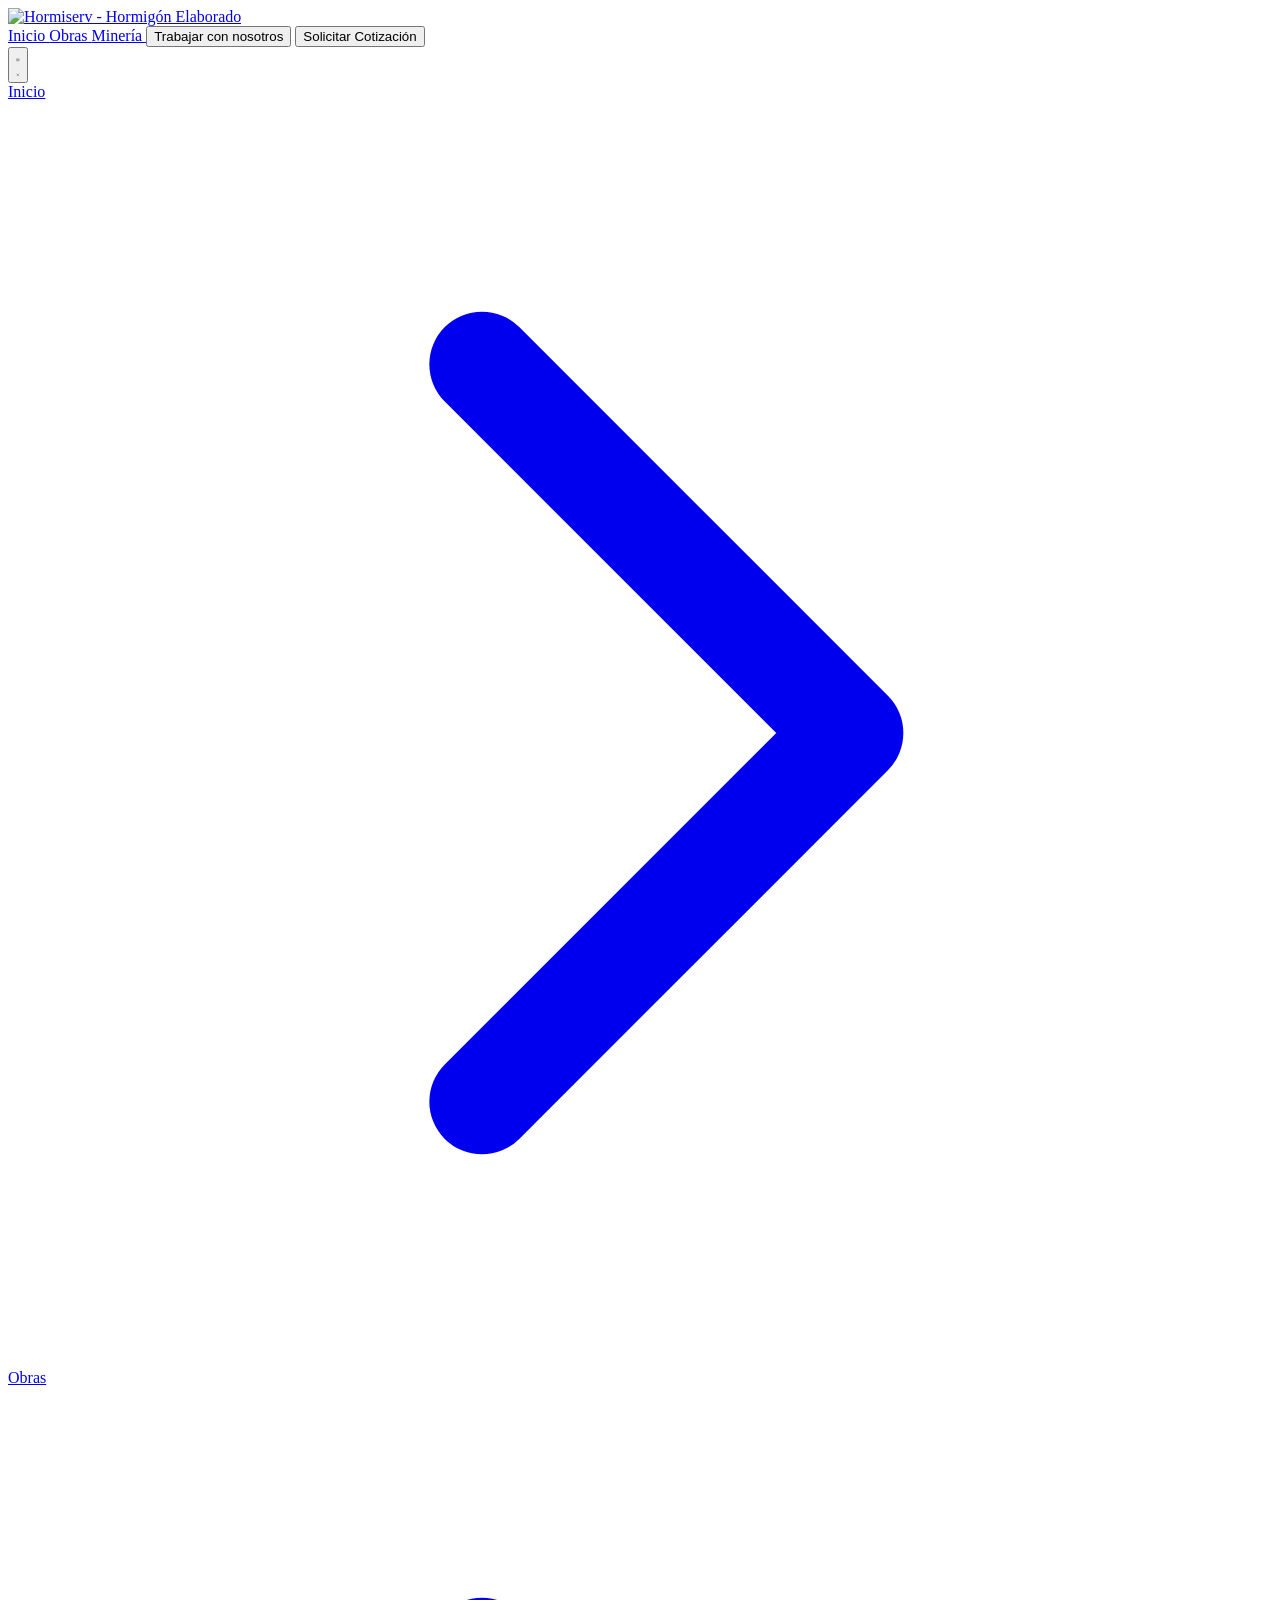
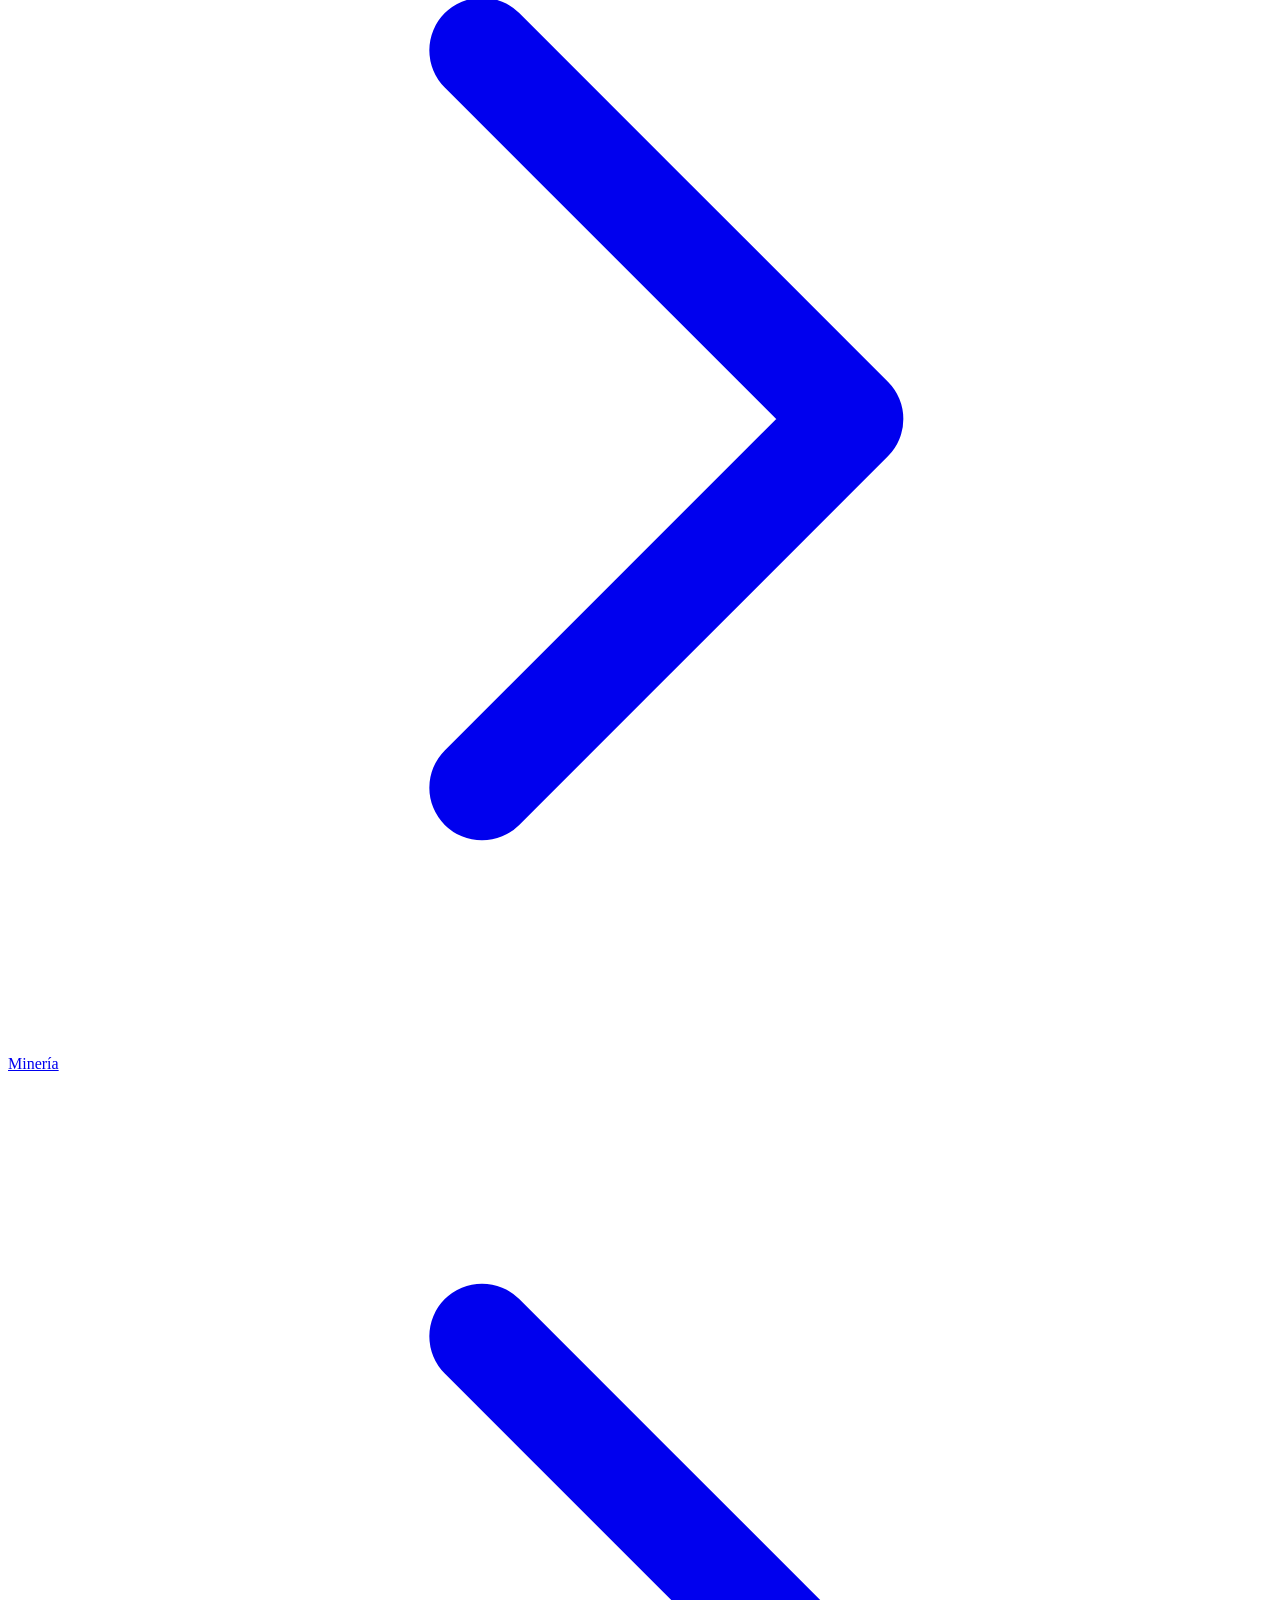
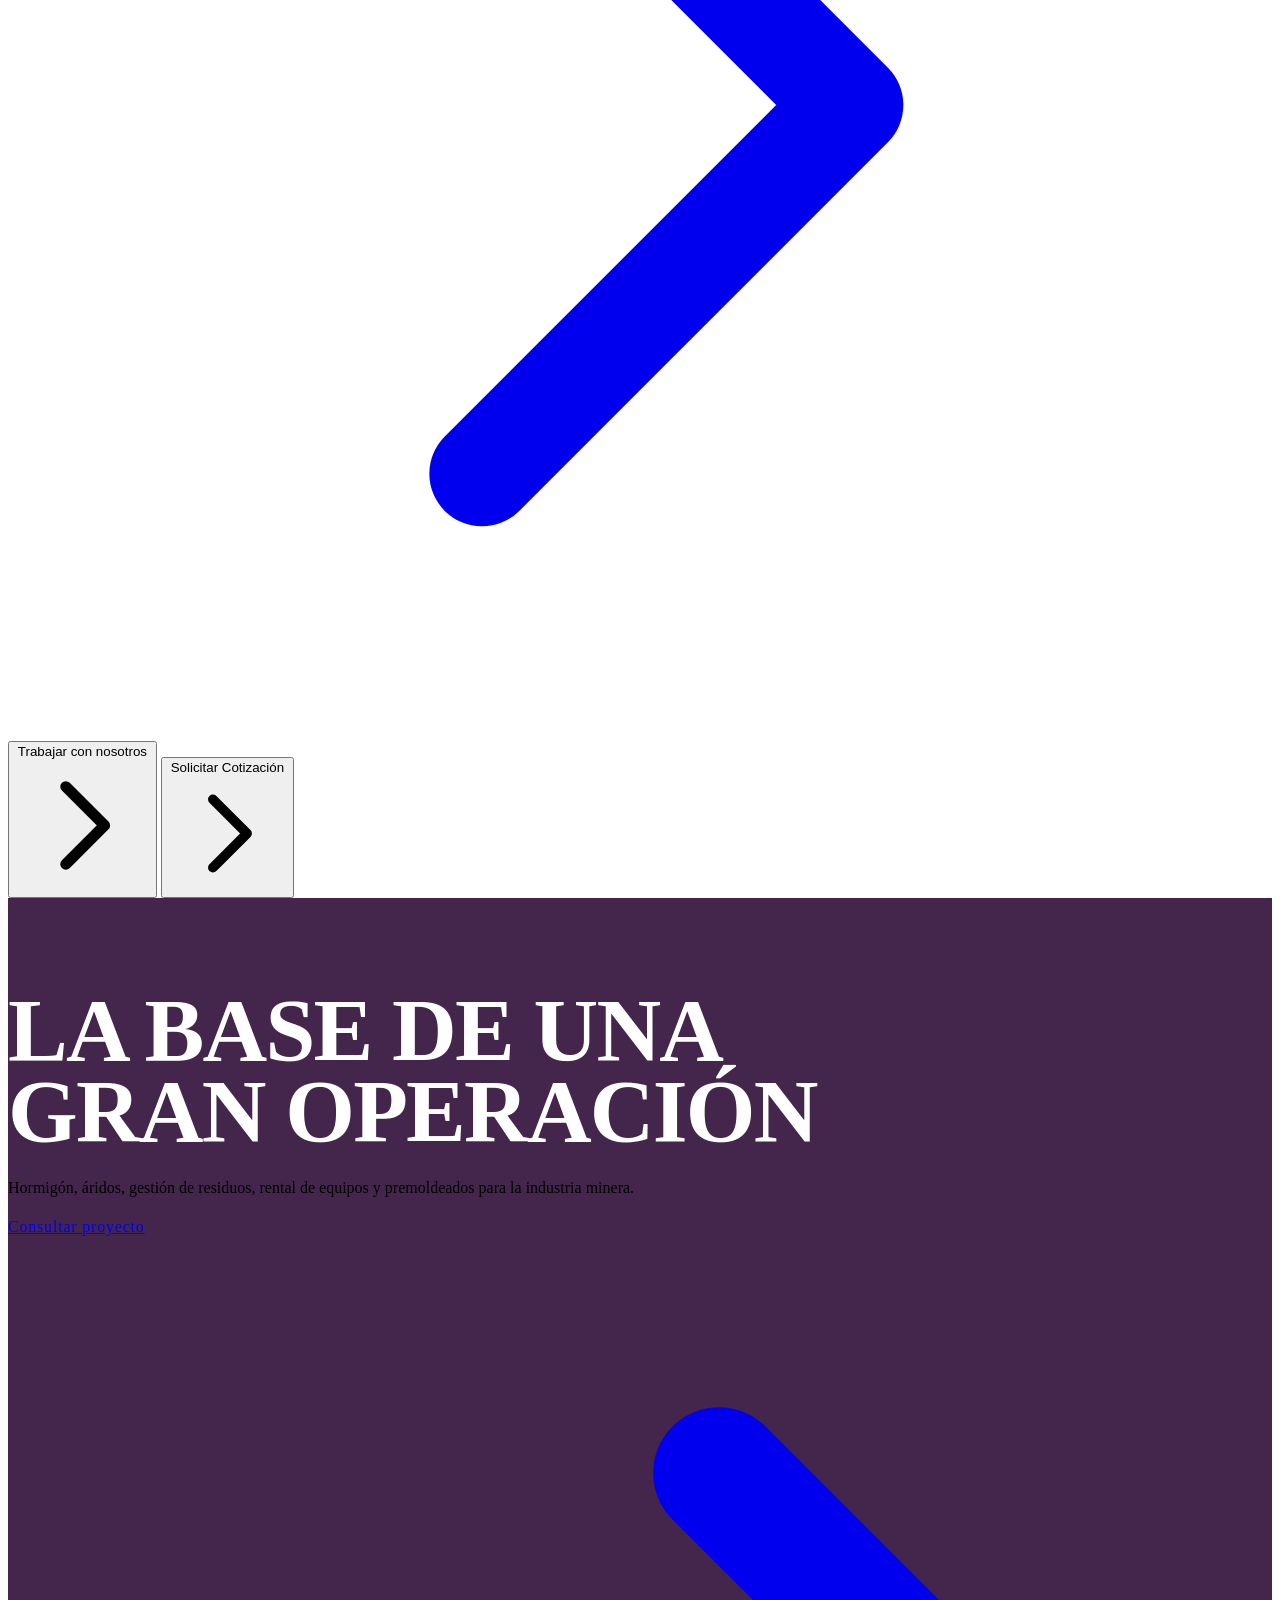
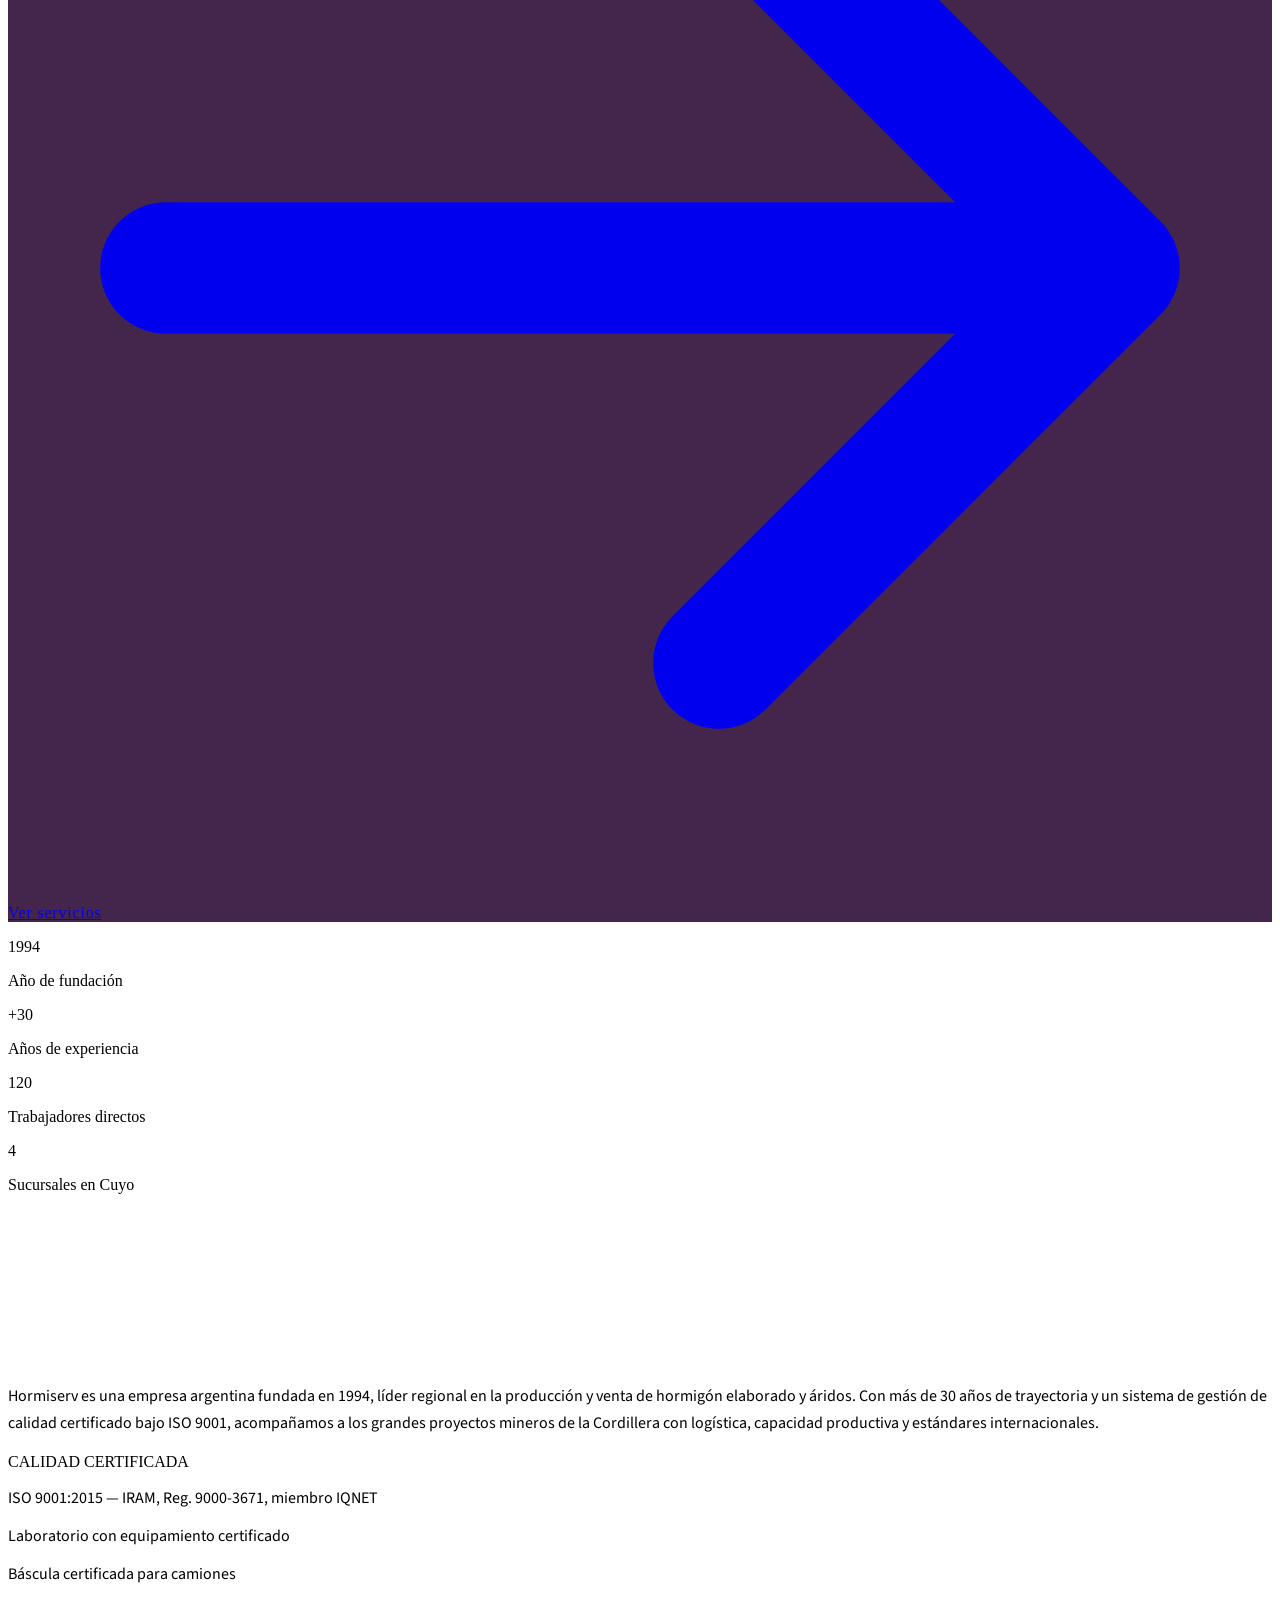
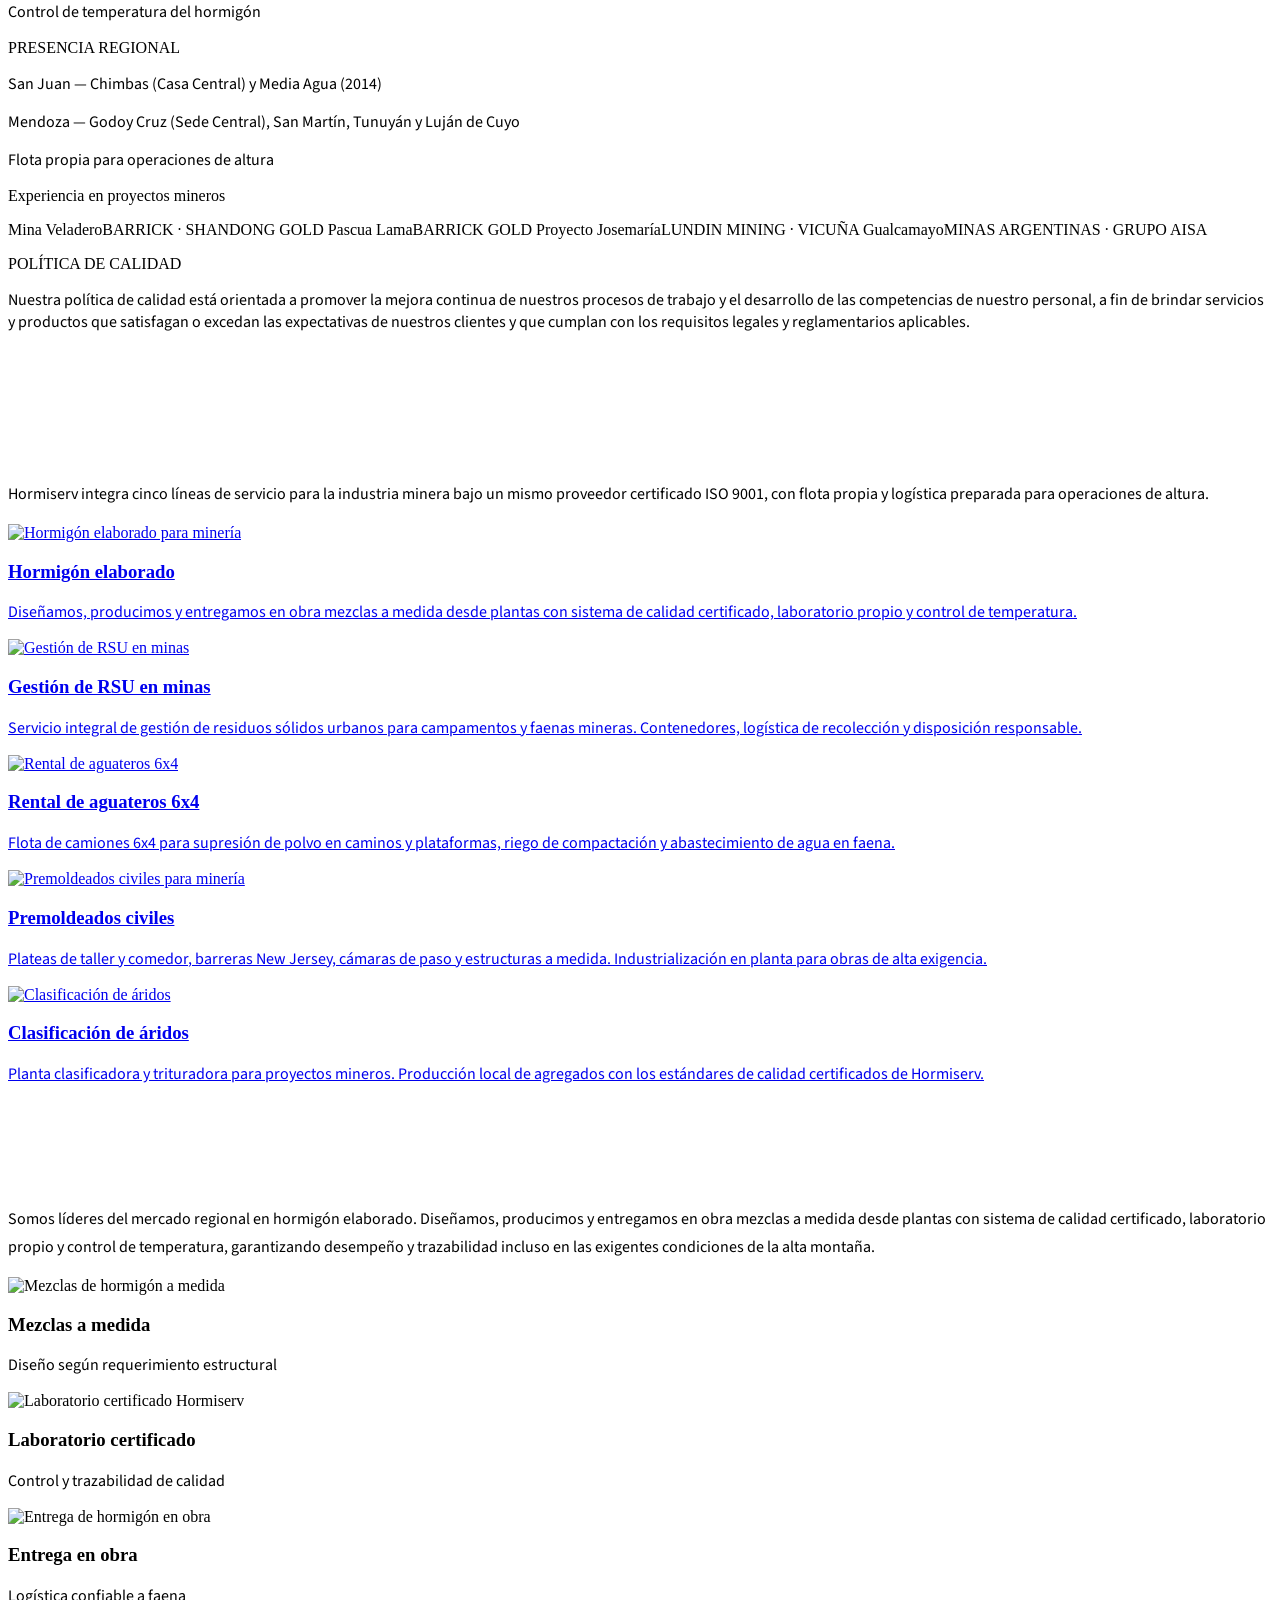
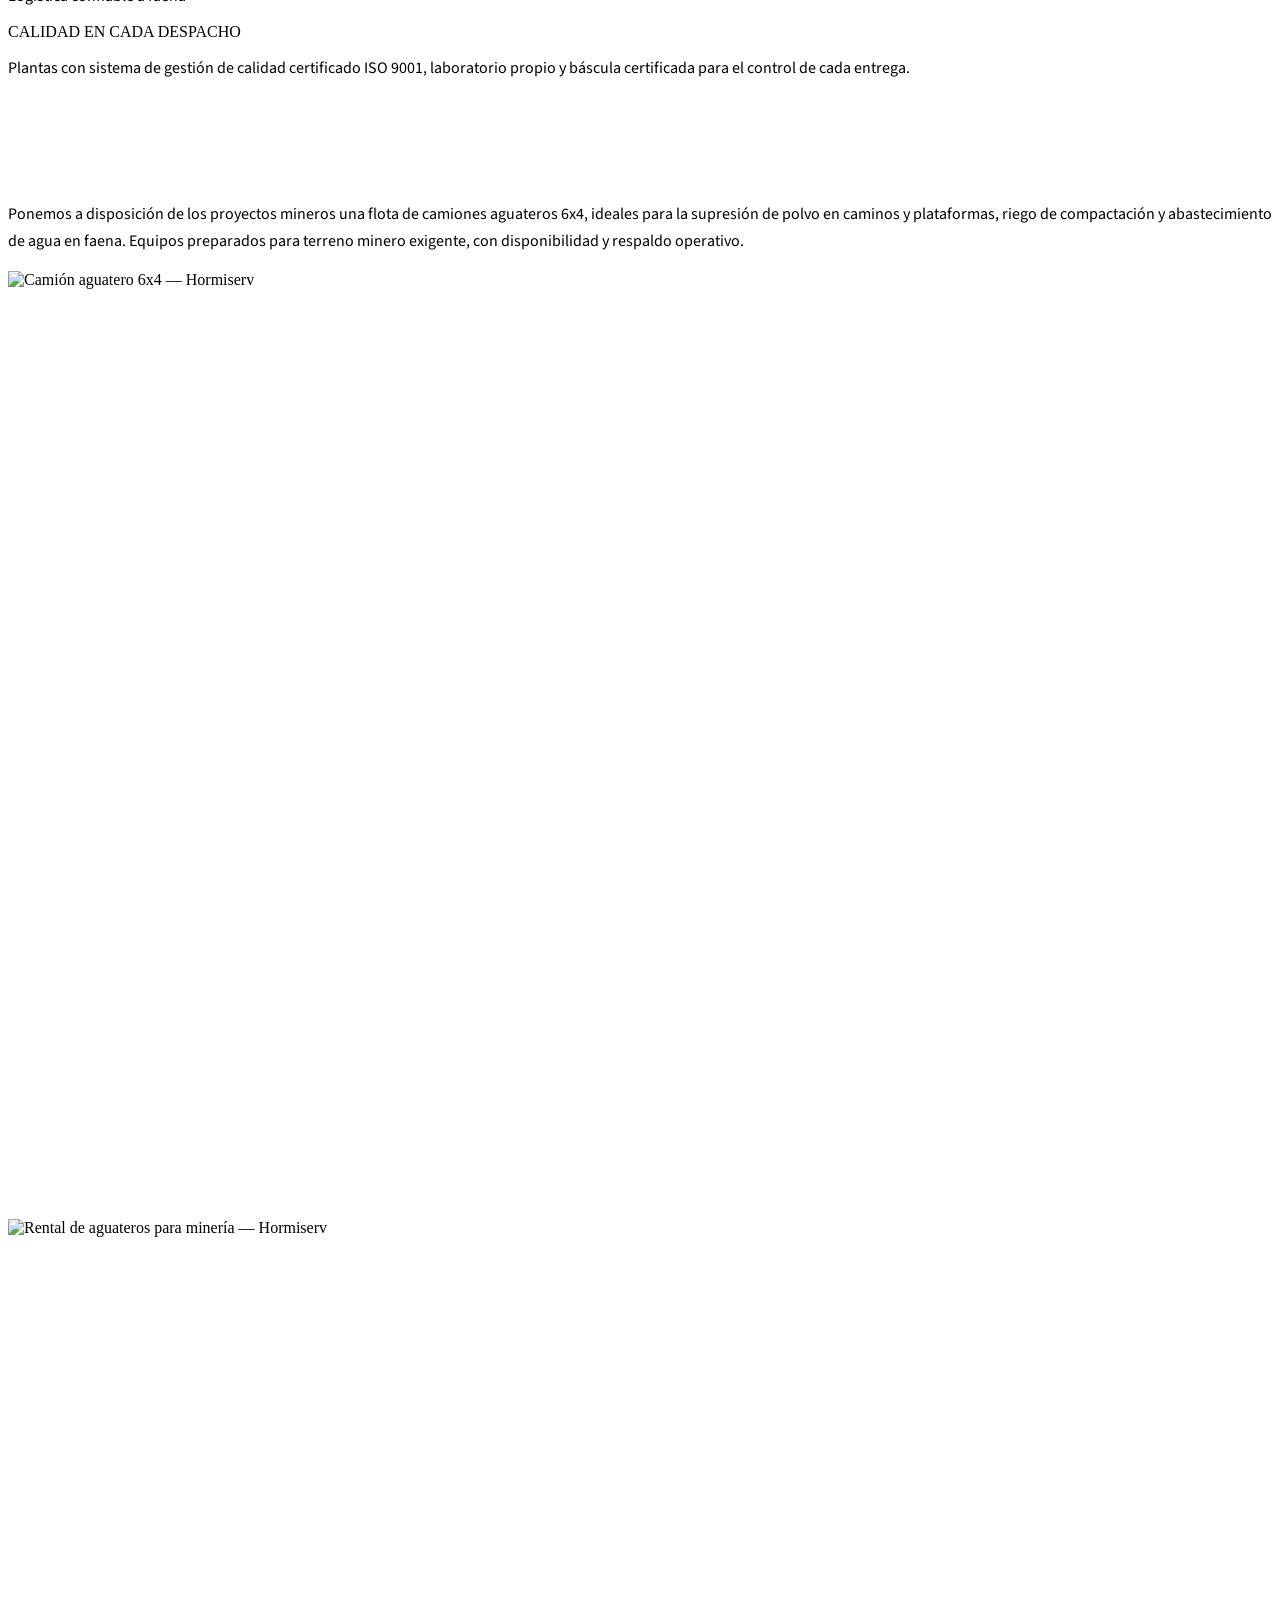
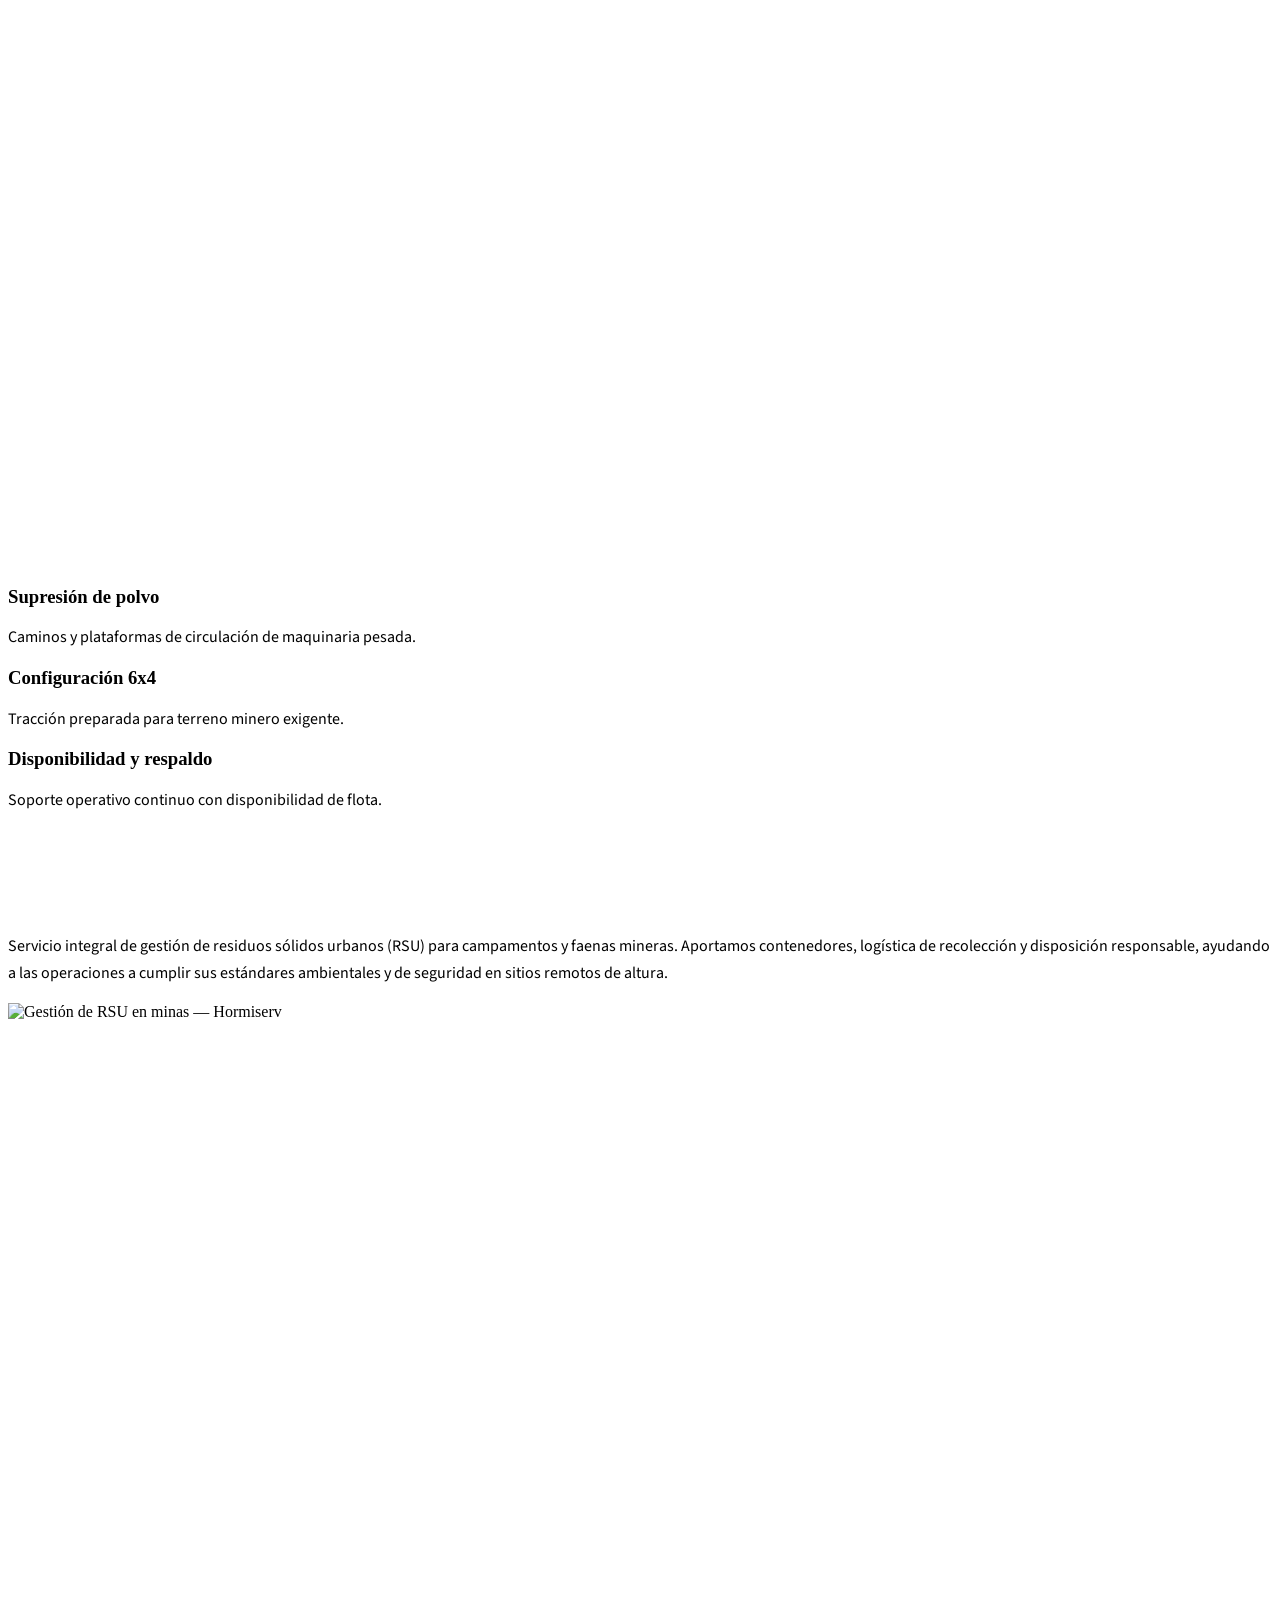
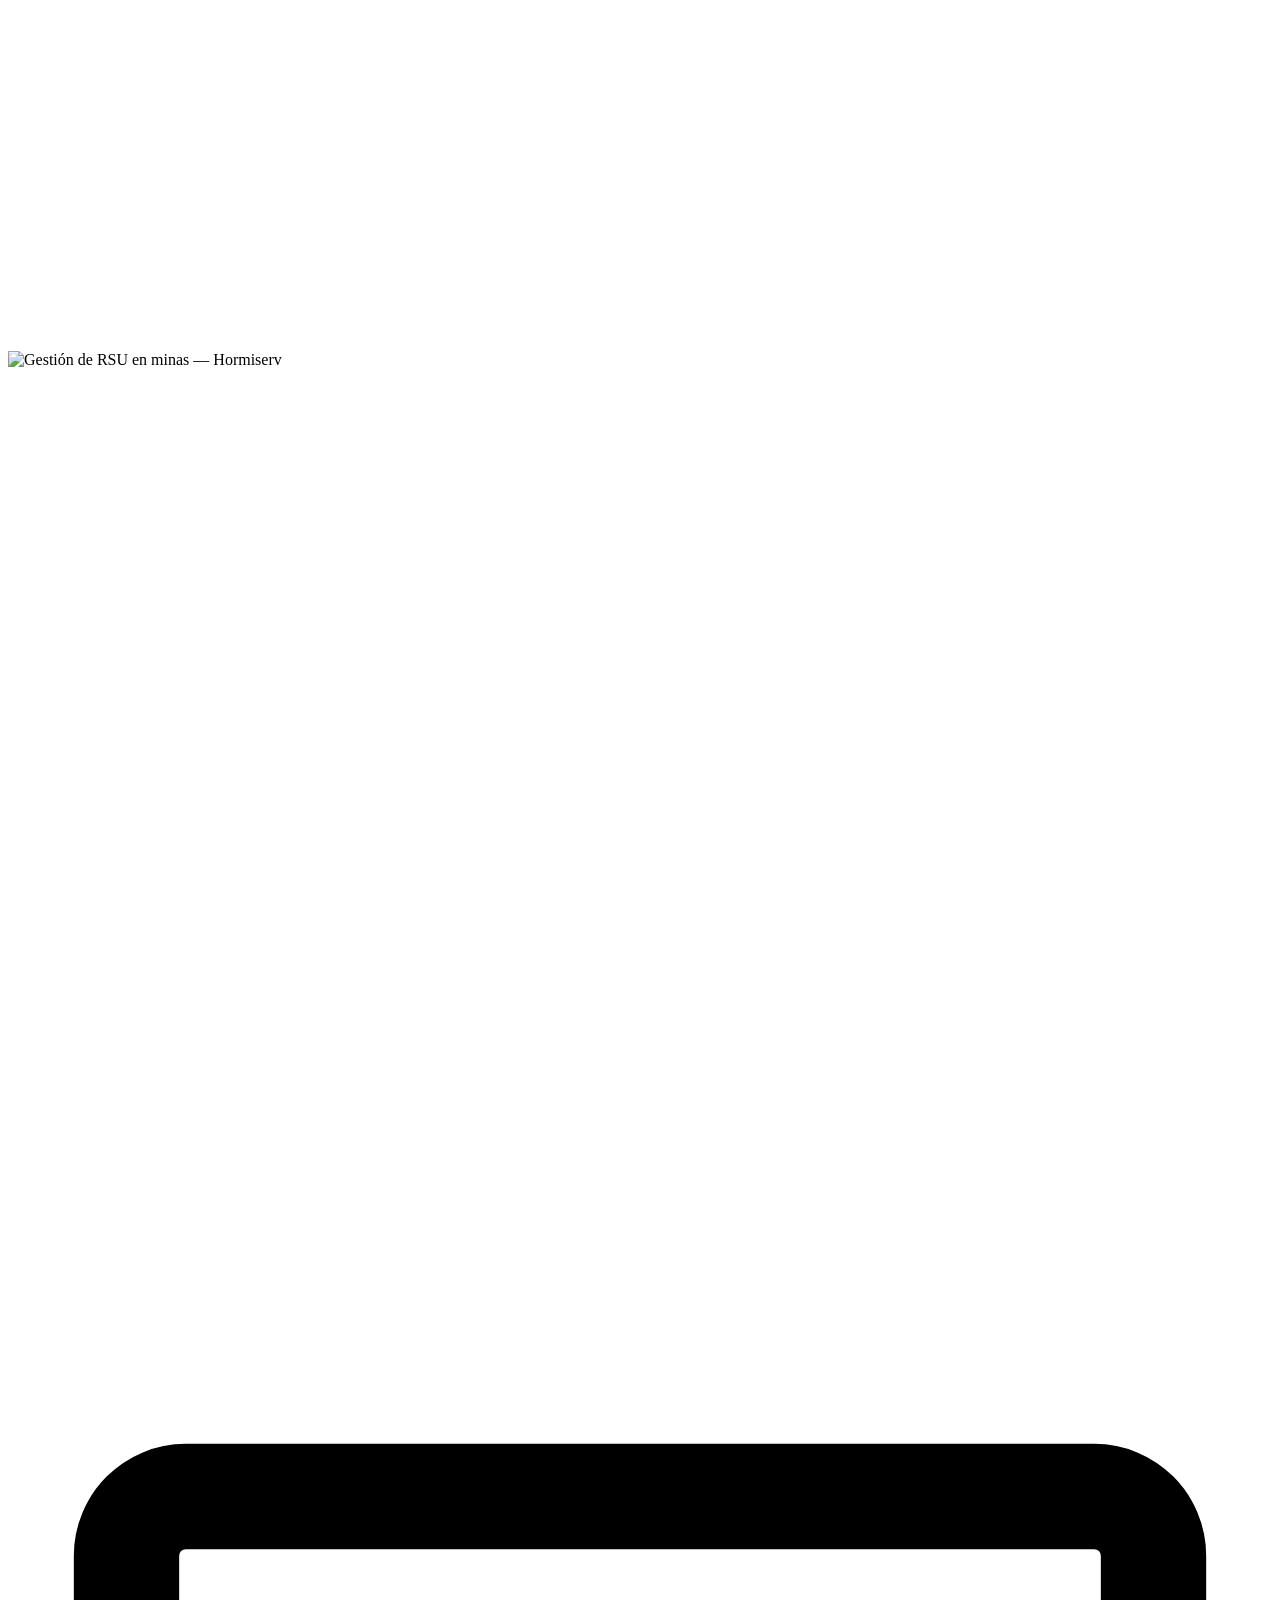
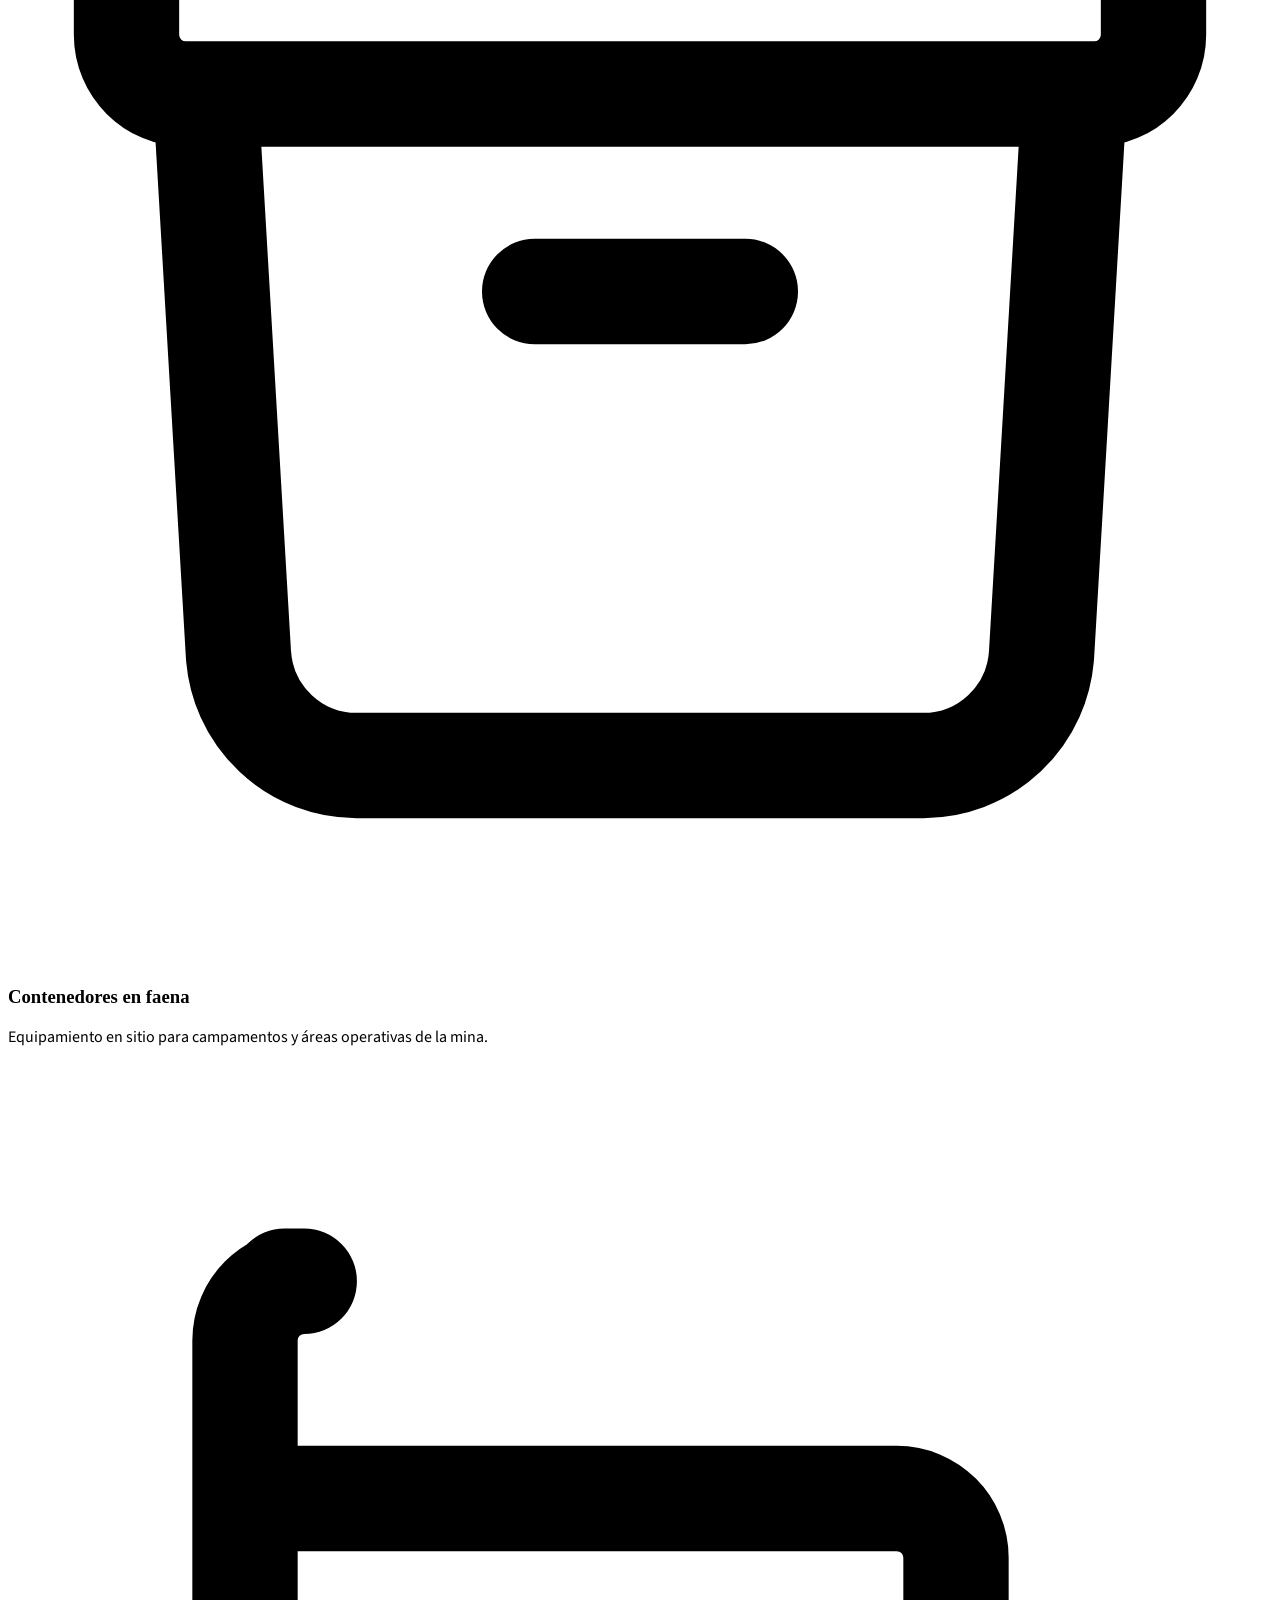
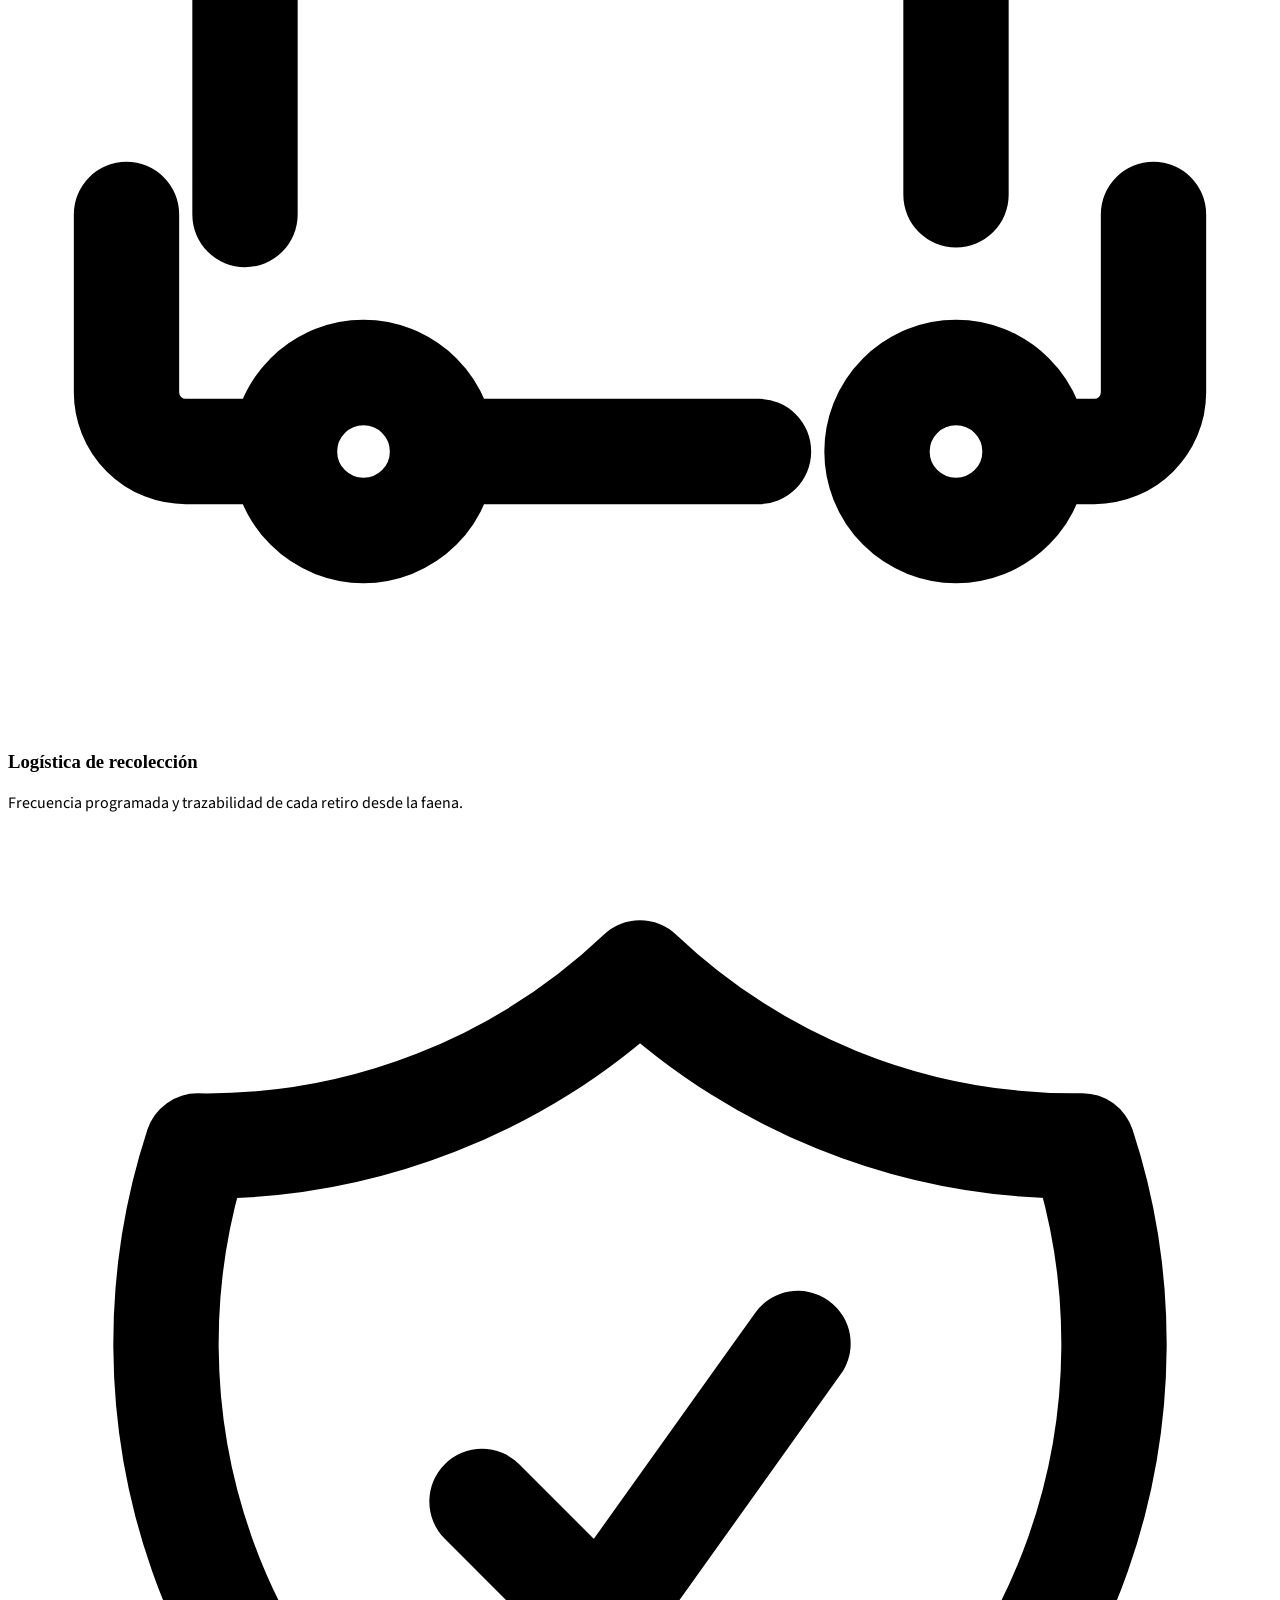
==== mineria/index.html @ f2ea8aaa "Deploy 2026-09-29 14:09:30" ====
<!DOCTYPE html><html lang="es"> <head><meta charset="UTF-8"><meta name="viewport" content="width=device-width, initial-scale=1.0"><meta http-equiv="X-UA-Compatible" content="IE=edge"><!-- SEO Meta Tags --><title>Soluciones para Minería | Hormiserv — Hormigón, RSU, Aguateros, Premoldeados</title><meta name="description" content="Cinco soluciones para operaciones mineras en Cuyo: hormigón elaborado, gestión de RSU, rental de aguateros 6x4, premoldeados civiles y áridos. ISO 9001 certificado. Mendoza y San Juan."><meta name="keywords" content="hormigón minería Mendoza, hormigón minería San Juan, RSU minas, aguateros minería, premoldeados minería, áridos minería, proveedor minería Cuyo"><meta name="author" content="Hormiserv SRL"><meta name="facebook-domain-verification" content="1dc4mx3ufuscgnlfsc04hozzihzgfz"><link rel="canonical" href="https://www.hormiserv.com/mineria/"><!-- Datos estructurados --><script type="application/ld+json">{"@context":"https://schema.org","@graph":[{"@type":"Organization","@id":"https://www.hormiserv.com/#organizacion","name":"Hormiserv","legalName":"Hormiserv SRL","url":"https://www.hormiserv.com/","logo":{"@type":"ImageObject","url":"https://www.hormiserv.com/hormiser-320w.png"},"image":"https://www.hormiserv.com/fallback.jpg","description":"Empresa argentina de hormigón elaborado y áridos con más de 30 años de trayectoria en Cuyo. Plantas propias en Mendoza y San Juan, laboratorio propio y sistema de gestión de calidad certificado ISO 9001:2015.","foundingDate":"1994","email":"info@hormiserv.com.ar","sameAs":["https://www.instagram.com/hormiservmendoza"],"address":{"@type":"PostalAddress","addressCountry":"AR"},"areaServed":[{"@type":"State","name":"Mendoza"},{"@type":"State","name":"San Juan"}],"hasCertification":{"@type":"Certification","name":"ISO 9001:2015","identifier":"9000-3671","issuedBy":{"@type":"Organization","name":"IRAM"}},"subOrganization":[{"@id":"https://www.hormiserv.com/#planta-sede-central"},{"@id":"https://www.hormiserv.com/#planta-san-martin"},{"@id":"https://www.hormiserv.com/#planta-lujan"},{"@id":"https://www.hormiserv.com/#planta-valle-uco"},{"@id":"https://www.hormiserv.com/#planta-san-juan-central"}],"hasOfferCatalog":{"@type":"OfferCatalog","name":"Servicios de Hormiserv","itemListElement":[{"@type":"Offer","itemOffered":{"@type":"Service","name":"Hormigón elaborado para obra residencial","description":"Hormigón para viviendas unifamiliares y complejos habitacionales, con asesoramiento técnico.","provider":{"@id":"https://www.hormiserv.com/#organizacion"}}},{"@type":"Offer","itemOffered":{"@type":"Service","name":"Hormigón elaborado para obra comercial","description":"Grandes volúmenes y entregas programadas para edificios, torres y centros comerciales.","provider":{"@id":"https://www.hormiserv.com/#organizacion"}}},{"@type":"Offer","itemOffered":{"@type":"Service","name":"Hormigón elaborado para obra industrial","description":"Mezclas especiales de alta resistencia con laboratorio propio, para plantas, galpones y pisos industriales.","provider":{"@id":"https://www.hormiserv.com/#organizacion"}}},{"@type":"Offer","itemOffered":{"@type":"Service","name":"Áridos","description":"Producción y venta de áridos con planta propia.","provider":{"@id":"https://www.hormiserv.com/#organizacion"}}},{"@type":"Offer","itemOffered":{"@type":"Service","name":"Servicios para minería","description":"Hormigón elaborado, gestión de RSU, rental de aguateros, premoldeados civiles y áridos para operaciones mineras de altura.","provider":{"@id":"https://www.hormiserv.com/#organizacion"},"url":"https://www.hormiserv.com/mineria/"}}]}},{"@type":"WebSite","@id":"https://www.hormiserv.com/#sitio","url":"https://www.hormiserv.com/","name":"Hormiserv","inLanguage":"es-AR","publisher":{"@id":"https://www.hormiserv.com/#organizacion"}},{"@type":"BreadcrumbList","itemListElement":[{"@type":"ListItem","position":1,"name":"Inicio","item":"https://www.hormiserv.com/"},{"@type":"ListItem","position":2,"name":"Minería"}]}]}</script><!-- Open Graph / Facebook --><meta property="og:type" content="website"><meta property="og:url" content="https://www.hormiserv.com/mineria/"><meta property="og:title" content="Soluciones para Minería | Hormiserv — Hormigón, RSU, Aguateros, Premoldeados"><meta property="og:description" content="Cinco soluciones para operaciones mineras en Cuyo: hormigón elaborado, gestión de RSU, rental de aguateros 6x4, premoldeados civiles y áridos. ISO 9001 certificado. Mendoza y San Juan."><meta property="og:image" content="https://www.hormiserv.com/fallback.jpg"><meta property="og:locale" content="es_AR"><meta property="og:site_name" content="Hormiserv"><!-- Twitter --><meta property="twitter:card" content="summary_large_image"><meta property="twitter:url" content="https://www.hormiserv.com/mineria/"><meta property="twitter:title" content="Soluciones para Minería | Hormiserv — Hormigón, RSU, Aguateros, Premoldeados"><meta property="twitter:description" content="Cinco soluciones para operaciones mineras en Cuyo: hormigón elaborado, gestión de RSU, rental de aguateros 6x4, premoldeados civiles y áridos. ISO 9001 certificado. Mendoza y San Juan."><meta property="twitter:image" content="https://www.hormiserv.com/fallback.jpg"><!-- Favicon --><link rel="icon" type="image/x-icon" href="/favicon.ico"><link rel="apple-touch-icon" sizes="180x180" href="/favicon.webp"><link rel="icon" type="image/png" sizes="32x32" href="/favicon.webp"><link rel="icon" type="image/png" sizes="16x16" href="/favicon.webp"><!-- Preconnect para optimización --><link rel="preconnect" href="https://fonts.googleapis.com"><link rel="preconnect" href="https://fonts.gstatic.com" crossorigin><!-- Robots --><meta name="robots" content="index, follow"><meta name="googlebot" content="index, follow"><!-- Geo Tags para ubicación --><meta name="geo.region" content="AR-M"><meta name="geo.placename" content="Mendoza"><meta name="geo.position" content="-32.889458;-68.845839"><meta name="ICBM" content="-32.889458, -68.845839"><!-- Theme Color --><meta name="theme-color" content="#44264D"><meta name="msapplication-TileColor" content="#44264D"><!-- Google AdSense --><script async src="https://pagead2.googlesyndication.com/pagead/js/adsbygoogle.js?client=ca-pub-9017518888479582" crossorigin="anonymous"></script><!-- Google tag (gtag.js) --><script async src="https://www.googletagmanager.com/gtag/js?id=AW-17718932053"></script><script>
  window.dataLayer = window.dataLayer || [];
  function gtag(){ dataLayer.push(arguments); }
  window.gtag = window.gtag || gtag;

  gtag('js', new Date());

  // Google Analytics 4
  gtag('config', 'G-QZ0Q2M9T2S');

  // Google Ads
  gtag('config', 'AW-17718932053');
</script><!-- Meta Pixel Code --><script>
  !function(f,b,e,v,n,t,s)
  {if(f.fbq)return;n=f.fbq=function(){n.callMethod?
  n.callMethod.apply(n,arguments):n.queue.push(arguments)};
  if(!f._fbq)f._fbq=n;n.push=n;n.loaded=!0;n.version='2.0';
  n.queue=[];t=b.createElement(e);t.async=!0;
  t.src=v;s=b.getElementsByTagName(e)[0];
  s.parentNode.insertBefore(t,s)}(window, document,'script',
  'https://connect.facebook.net/en_US/fbevents.js');
  fbq('init', '1149284534139807');
  fbq('track', 'PageView');
  </script><noscript><img height="1" width="1" style="display:none" src="https://www.facebook.com/tr?id=1149284534139807&ev=PageView&noscript=1"></noscript><!-- End Meta Pixel Code --><!-- Fuentes (Opcional - ajusta según necesites) --><link href="https://fonts.googleapis.com/css2?family=Source+Sans+3:wght@400;600;700&display=swap" rel="stylesheet"><!-- Slot para estilos/scripts adicionales por página --><link rel="stylesheet" href="/_astro/index.CUad9ghh.css">
<link rel="stylesheet" href="/_astro/mineria.Dm_WKU00.css"></head> <body class="overflow-x-hidden">   <header id="main-header" class="fixed top-0 left-0 w-full z-50 transparent" data-astro-cid-qlfjksao> <nav class="container mx-auto px-6 py-3 flex items-center justify-between" data-astro-cid-qlfjksao> <!-- Logo --> <a href="/" class="flex items-center" data-astro-cid-qlfjksao> <img height="106" width="320" src="/hormiser-320w.png" alt="Hormiserv - Hormigón Elaborado" class="h-15 md:h-25 w-auto transition-all duration-300 on-video" id="logo-img" data-astro-cid-qlfjksao> </a> <!-- Desktop nav (sm+) --> <div class="hidden sm:flex items-center gap-3" data-astro-cid-qlfjksao> <a href="/" class="relative text-white font-semibold px-5 py-3 rounded-lg hover:text-hormi-yellow text-xl leading-none inline-flex items-center justify-center nav-link " data-astro-cid-qlfjksao>
Inicio
</a> <a href="/obras/" class="relative text-white font-semibold px-5 py-3 rounded-lg hover:text-hormi-yellow text-xl leading-none inline-flex items-center justify-center nav-link " data-astro-cid-qlfjksao>
Obras
</a> <a href="/mineria" class="relative text-white font-semibold px-5 py-3 rounded-lg hover:text-hormi-yellow text-xl leading-none inline-flex items-center justify-center nav-link active" data-astro-cid-qlfjksao>
Minería
</a> <button type="button" onclick="window.openProvinceSelector('/trabajar-con-nosotros')" class="relative text-white font-semibold px-5 py-3 rounded-lg hover:text-hormi-yellow text-xl leading-none hover:cursor-pointer inline-flex items-center justify-center nav-link " data-astro-cid-qlfjksao>
Trabajar con nosotros
</button> <button type="button" onclick="window.openQuotationModal()" class="relative text-white font-semibold px-5 py-3 rounded-lg hover:text-hormi-yellow text-xl leading-none hover:cursor-pointer inline-flex items-center justify-center nav-link" data-astro-cid-qlfjksao>
Solicitar Cotización
</button> </div> <!-- Hamburger toggle (mobile) --> <button type="button" id="mobile-menu-toggle" class="sm:hidden flex items-center justify-center w-10 h-10 text-white rounded-lg hover:bg-white/10 transition-colors cursor-pointer" aria-label="Abrir menú" aria-expanded="false" data-astro-cid-qlfjksao> <svg id="icon-hamburger" class="w-6 h-6" fill="none" stroke="currentColor" viewBox="0 0 24 24" data-astro-cid-qlfjksao> <path stroke-linecap="round" stroke-linejoin="round" stroke-width="2" d="M4 6h16M4 12h16M4 18h16" data-astro-cid-qlfjksao></path> </svg> <svg id="icon-x" class="w-6 h-6 hidden" fill="none" stroke="currentColor" viewBox="0 0 24 24" data-astro-cid-qlfjksao> <path stroke-linecap="round" stroke-linejoin="round" stroke-width="2" d="M6 18L18 6M6 6l12 12" data-astro-cid-qlfjksao></path> </svg> </button> </nav> <!-- Mobile menu panel --> <div id="mobile-menu" class="sm:hidden hidden bg-hormi-purple border-t border-white/10" data-astro-cid-qlfjksao> <div class="container mx-auto px-4 py-3 flex flex-col gap-1" data-astro-cid-qlfjksao> <a href="/" id="mobile-link-home" class="flex items-center justify-between text-white font-semibold px-4 py-4 rounded-xl hover:bg-white/10 transition-colors " data-astro-cid-qlfjksao>
Inicio
<svg class="w-4 h-4 opacity-40" fill="none" stroke="currentColor" viewBox="0 0 24 24" data-astro-cid-qlfjksao> <path stroke-linecap="round" stroke-linejoin="round" stroke-width="2" d="M9 5l7 7-7 7" data-astro-cid-qlfjksao></path> </svg> </a> <a href="/obras/" id="mobile-link-obras" class="flex items-center justify-between text-white font-semibold px-4 py-4 rounded-xl hover:bg-white/10 transition-colors " data-astro-cid-qlfjksao>
Obras
<svg class="w-4 h-4 opacity-40" fill="none" stroke="currentColor" viewBox="0 0 24 24" data-astro-cid-qlfjksao> <path stroke-linecap="round" stroke-linejoin="round" stroke-width="2" d="M9 5l7 7-7 7" data-astro-cid-qlfjksao></path> </svg> </a> <a href="/mineria" id="mobile-link-mineria" class="flex items-center justify-between text-white font-semibold px-4 py-4 rounded-xl hover:bg-white/10 transition-colors text-hormi-yellow" data-astro-cid-qlfjksao>
Minería
<svg class="w-4 h-4 opacity-40" fill="none" stroke="currentColor" viewBox="0 0 24 24" data-astro-cid-qlfjksao> <path stroke-linecap="round" stroke-linejoin="round" stroke-width="2" d="M9 5l7 7-7 7" data-astro-cid-qlfjksao></path> </svg> </a> <button type="button" id="mobile-btn-jobs" class="flex items-center justify-between w-full text-white font-semibold px-4 py-4 rounded-xl hover:bg-white/10 transition-colors cursor-pointer text-left " data-astro-cid-qlfjksao>
Trabajar con nosotros
<svg class="w-4 h-4 opacity-40" fill="none" stroke="currentColor" viewBox="0 0 24 24" data-astro-cid-qlfjksao> <path stroke-linecap="round" stroke-linejoin="round" stroke-width="2" d="M9 5l7 7-7 7" data-astro-cid-qlfjksao></path> </svg> </button> <button type="button" id="mobile-btn-cotizacion" class="flex items-center justify-between w-full text-white font-semibold px-4 py-4 rounded-xl hover:bg-white/10 transition-colors cursor-pointer text-left" data-astro-cid-qlfjksao>
Solicitar Cotización
<svg class="w-4 h-4 opacity-40" fill="none" stroke="currentColor" viewBox="0 0 24 24" data-astro-cid-qlfjksao> <path stroke-linecap="round" stroke-linejoin="round" stroke-width="2" d="M9 5l7 7-7 7" data-astro-cid-qlfjksao></path> </svg> </button> </div> </div> </header>  <script>(function(){const transparentHeader = true;

  const header = document.getElementById('main-header');
  const logoImg = document.getElementById('logo-img');

  function updateHeader() {
    if (window.scrollY > 50) {
      header?.classList.add('scrolled', 'bg-hormi-purple');
      header?.classList.remove('transparent');
      logoImg?.classList.remove('on-video');
    } else {
      header?.classList.remove('scrolled', 'bg-hormi-purple');
      header?.classList.add('transparent');
      logoImg?.classList.add('on-video');
    }
  }

  if (transparentHeader) {
    window.addEventListener('scroll', updateHeader, { passive: true });
    updateHeader();
  } else {
    logoImg?.classList.remove('on-video');
  }
})();</script> <script type="module">const s=document.getElementById("mobile-menu-toggle"),n=document.getElementById("mobile-menu"),i=document.getElementById("icon-hamburger"),d=document.getElementById("icon-x"),e=document.getElementById("main-header"),o=document.getElementById("logo-img");function c(){e?.classList.add("instant"),e?.classList.add("bg-hormi-purple"),e?.classList.remove("transparent"),o?.classList.remove("on-video"),requestAnimationFrame(()=>e?.classList.remove("instant")),n?.classList.remove("hidden"),i?.classList.add("hidden"),d?.classList.remove("hidden"),s?.setAttribute("aria-expanded","true")}function t(){e?.classList.add("instant"),window.scrollY<=50&&(e?.classList.remove("bg-hormi-purple"),e?.classList.add("transparent"),o?.classList.add("on-video")),requestAnimationFrame(()=>e?.classList.remove("instant")),n?.classList.add("hidden"),i?.classList.remove("hidden"),d?.classList.add("hidden"),s?.setAttribute("aria-expanded","false")}s?.addEventListener("click",()=>{n?.classList.contains("hidden")?c():t()});window.addEventListener("scroll",()=>{n?.classList.contains("hidden")||t()},{passive:!0});document.addEventListener("click",a=>{!n?.classList.contains("hidden")&&!e?.contains(a.target)&&t()});document.getElementById("mobile-link-obras")?.addEventListener("click",t);document.getElementById("mobile-link-mineria")?.addEventListener("click",t);document.getElementById("mobile-btn-jobs")?.addEventListener("click",()=>{t(),window.openProvinceSelector("/trabajar-con-nosotros")});document.getElementById("mobile-btn-cotizacion")?.addEventListener("click",()=>{t(),window.openQuotationModal()});</script> <section class="relative min-h-screen overflow-hidden flex flex-col justify-center pt-24 pb-16" style="background-color:#44264D;"> <div class="absolute inset-0" aria-hidden="true"> <img src="/mineria/mineria-2.png" alt="" class="w-full h-full object-cover object-center" fetchpriority="high"> <div class="absolute inset-0" style="background:linear-gradient(to top,rgba(68,38,77,0.97) 0%,rgba(68,38,77,0.6) 45%,rgba(0,0,0,0.25) 100%);"></div> <div class="absolute inset-0 hero-strata" style="opacity:0.5;"></div> </div> <div class="relative z-10 max-w-7xl mx-auto px-6 w-full"> <h1 class="reveal" style="font-family:var(--brand);font-weight:700;font-size:clamp(3rem,7vw,6.5rem);line-height:0.9;letter-spacing:-0.02em;color:white;margin-bottom:1.5rem;">
LA BASE DE UNA<br><span class="text-hormi-yellow">GRAN OPERACIÓN</span> </h1> <p class="reveal reveal-delay-2 text-white/80 text-lg mb-10" style="font-family:'Source Sans 3',var(--brand);max-width:46rem;line-height:1.65;">
Hormigón, áridos, gestión de residuos, rental de equipos y premoldeados para la industria minera.
</p> <div class="flex flex-col sm:flex-row gap-4 reveal reveal-delay-3"> <a href="#cotizacion" class="inline-flex items-center justify-center bg-hormi-yellow text-hormi-purple font-bold px-8 py-4 rounded-lg text-base hover:bg-hormi-yellow-hover transition-[background-color,transform] duration-300 hover:scale-105 active:scale-100 shadow-xl" style="font-family:var(--brand);letter-spacing:0.05em;">
Consultar proyecto
<svg class="w-4 h-4 ml-2 shrink-0" fill="none" stroke="currentColor" stroke-width="2.5" viewBox="0 0 24 24" aria-hidden="true"><path stroke-linecap="round" stroke-linejoin="round" d="M13.5 4.5L21 12m0 0l-7.5 7.5M21 12H3"></path></svg> </a> <a href="#servicios" class="inline-flex items-center justify-center border border-white/25 text-white/75 font-bold px-8 py-4 rounded-lg text-base hover:border-white/50 hover:bg-white/5 transition-[background-color,border-color,transform] duration-300 hover:scale-105 active:scale-100" style="font-family:var(--brand);letter-spacing:0.05em;">
Ver servicios
</a> </div> </div> </section> <section class="bg-hormi-yellow py-10" data-astro-cid-xatvctjv> <div class="max-w-7xl mx-auto px-6" data-astro-cid-xatvctjv> <div class="grid grid-cols-2 md:grid-cols-4 gap-8 text-center" data-astro-cid-xatvctjv> <div class="reveal" data-astro-cid-xatvctjv> <p class="stat-number" data-astro-cid-xatvctjv>1994</p> <p class="text-hormi-purple font-semibold text-sm mt-1 uppercase tracking-widest" style="font-family:var(--brand);" data-astro-cid-xatvctjv>Año de fundación</p> </div> <div class="reveal reveal-delay-1" data-astro-cid-xatvctjv> <p class="stat-number" data-astro-cid-xatvctjv>+30</p> <p class="text-hormi-purple font-semibold text-sm mt-1 uppercase tracking-widest" style="font-family:var(--brand);" data-astro-cid-xatvctjv>Años de experiencia</p> </div> <div class="reveal reveal-delay-2" data-astro-cid-xatvctjv> <p class="stat-number" data-astro-cid-xatvctjv>120</p> <p class="text-hormi-purple font-semibold text-sm mt-1 uppercase tracking-widest" style="font-family:var(--brand);" data-astro-cid-xatvctjv>Trabajadores directos</p> </div> <div class="reveal reveal-delay-3" data-astro-cid-xatvctjv> <p class="stat-number" data-astro-cid-xatvctjv>4</p> <p class="text-hormi-purple font-semibold text-sm mt-1 uppercase tracking-widest" style="font-family:var(--brand);" data-astro-cid-xatvctjv>Sucursales en Cuyo</p> </div> </div> </div> </section>  <section class="hero-strata py-12 scroll-mt-24 relative overflow-hidden" data-astro-cid-t6xdrpeq> <!-- Imagen de fondo derecha --> <div class="hidden lg:block absolute inset-y-0 right-0 w-1/2" aria-hidden="true" data-astro-cid-t6xdrpeq> <img src="/mineria/mineria-8.png" alt="" loading="lazy" class="w-full h-full object-cover object-center" data-astro-cid-t6xdrpeq> <div class="absolute inset-0" style="background:linear-gradient(to top,rgba(68,38,77,0.87) 0%,rgba(68,38,77,0.6) 45%,rgba(0,0,0,0.25) 100%);" data-astro-cid-t6xdrpeq></div> <div class="absolute inset-0" style="background:
      linear-gradient(to right,  #44264D 0%, transparent 92%),
      linear-gradient(to bottom, #44264D 0%, transparent 22%),
      linear-gradient(to top,    #44264D 0%, transparent 22%);" data-astro-cid-t6xdrpeq></div> <div class="absolute inset-0 hero-strata" style="opacity:0.5;" data-astro-cid-t6xdrpeq></div> </div> <div class="relative z-10 max-w-7xl mx-auto px-6" data-astro-cid-t6xdrpeq> <div class="lg:w-2/3" data-astro-cid-t6xdrpeq> <h2 class="reveal" style="font-family:var(--brand);font-weight:700;font-size:clamp(1.75rem,3.5vw,3rem);color:white;line-height:1.05;margin-bottom:1.5rem;" data-astro-cid-t6xdrpeq>
UN SOCIO CONFIABLE<br data-astro-cid-t6xdrpeq>PARA LA MINERÍA
</h2> <p class="text-white/80 leading-relaxed text-balance mb-10 reveal reveal-delay-2" style="font-family:'Source Sans 3',sans-serif;line-height:1.7;" data-astro-cid-t6xdrpeq>
Hormiserv es una empresa argentina fundada en 1994, líder regional en la producción y venta de hormigón elaborado y áridos. Con más de 30 años de trayectoria y un sistema de gestión de calidad certificado bajo ISO 9001, acompañamos a los grandes proyectos mineros de la Cordillera con logística, capacidad productiva y estándares internacionales.
</p> <div class="grid grid-cols-1 sm:grid-cols-2 gap-8 mb-10 reveal reveal-delay-3" data-astro-cid-t6xdrpeq> <div data-astro-cid-t6xdrpeq> <p class="text-hormi-yellow font-bold text-xs tracking-wider uppercase mb-4" style="font-family:var(--brand);" data-astro-cid-t6xdrpeq>CALIDAD CERTIFICADA</p> <div class="space-y-2" data-astro-cid-t6xdrpeq> <div class="q-bullet" data-astro-cid-t6xdrpeq><div class="q-dot" data-astro-cid-t6xdrpeq></div><p class="text-white/80 text-sm leading-relaxed" style="font-family:'Source Sans 3',sans-serif;" data-astro-cid-t6xdrpeq>ISO 9001:2015 — IRAM, Reg. 9000-3671, miembro IQNET</p></div> <div class="q-bullet" data-astro-cid-t6xdrpeq><div class="q-dot" data-astro-cid-t6xdrpeq></div><p class="text-white/80 text-sm leading-relaxed" style="font-family:'Source Sans 3',sans-serif;" data-astro-cid-t6xdrpeq>Laboratorio con equipamiento certificado</p></div> <div class="q-bullet" data-astro-cid-t6xdrpeq><div class="q-dot" data-astro-cid-t6xdrpeq></div><p class="text-white/80 text-sm leading-relaxed" style="font-family:'Source Sans 3',sans-serif;" data-astro-cid-t6xdrpeq>Báscula certificada para camiones</p></div> <div class="q-bullet" data-astro-cid-t6xdrpeq><div class="q-dot" data-astro-cid-t6xdrpeq></div><p class="text-white/80 text-sm leading-relaxed" style="font-family:'Source Sans 3',sans-serif;" data-astro-cid-t6xdrpeq>Control de temperatura del hormigón</p></div> </div> </div> <div data-astro-cid-t6xdrpeq> <p class="text-hormi-yellow font-bold text-xs tracking-wider uppercase mb-4" style="font-family:var(--brand);" data-astro-cid-t6xdrpeq>PRESENCIA REGIONAL</p> <div class="space-y-2" data-astro-cid-t6xdrpeq> <div class="q-bullet" data-astro-cid-t6xdrpeq><div class="q-dot" data-astro-cid-t6xdrpeq></div><p class="text-white/80 text-sm leading-relaxed" style="font-family:'Source Sans 3',sans-serif;" data-astro-cid-t6xdrpeq>San Juan — Chimbas (Casa Central) y Media Agua (2014)</p></div> <div class="q-bullet" data-astro-cid-t6xdrpeq><div class="q-dot" data-astro-cid-t6xdrpeq></div><p class="text-white/80 text-sm leading-relaxed" style="font-family:'Source Sans 3',sans-serif;" data-astro-cid-t6xdrpeq>Mendoza — Godoy Cruz (Sede Central), San Martín, Tunuyán y Luján de Cuyo</p></div> <div class="q-bullet" data-astro-cid-t6xdrpeq><div class="q-dot" data-astro-cid-t6xdrpeq></div><p class="text-white/80 text-sm leading-relaxed" style="font-family:'Source Sans 3',sans-serif;" data-astro-cid-t6xdrpeq>Flota propia para operaciones de altura</p></div> </div> </div> </div> <div class="mb-10 reveal reveal-delay-3" data-astro-cid-t6xdrpeq> <p class="text-white/80 font-bold text-sm tracking-widest uppercase mb-4" style="font-family:var(--brand);" data-astro-cid-t6xdrpeq>Experiencia en proyectos mineros</p> <div class="flex flex-wrap gap-2" data-astro-cid-t6xdrpeq> <span class="ref-tag" data-astro-cid-t6xdrpeq><span class="ref-tag-name" data-astro-cid-t6xdrpeq>Mina Veladero</span><span class="ref-tag-company" data-astro-cid-t6xdrpeq>BARRICK · SHANDONG GOLD</span></span> <span class="ref-tag" data-astro-cid-t6xdrpeq><span class="ref-tag-name" data-astro-cid-t6xdrpeq>Pascua Lama</span><span class="ref-tag-company" data-astro-cid-t6xdrpeq>BARRICK GOLD</span></span> <span class="ref-tag" data-astro-cid-t6xdrpeq><span class="ref-tag-name" data-astro-cid-t6xdrpeq>Proyecto Josemaría</span><span class="ref-tag-company" data-astro-cid-t6xdrpeq>LUNDIN MINING · VICUÑA</span></span> <span class="ref-tag" data-astro-cid-t6xdrpeq><span class="ref-tag-name" data-astro-cid-t6xdrpeq>Gualcamayo</span><span class="ref-tag-company" data-astro-cid-t6xdrpeq>MINAS ARGENTINAS · GRUPO AISA</span></span> </div> </div> <div class="callout-box reveal reveal-delay-4" data-astro-cid-t6xdrpeq> <p class="text-hormi-yellow font-bold text-xs tracking-wider uppercase mb-3" style="font-family:var(--brand);" data-astro-cid-t6xdrpeq>POLÍTICA DE CALIDAD</p> <p class="text-white/80 text-sm leading-relaxed" style="font-family:'Source Sans 3',sans-serif;" data-astro-cid-t6xdrpeq>
Nuestra política de calidad está orientada a promover la mejora continua de nuestros procesos de trabajo y el desarrollo de las competencias de nuestro personal, a fin de brindar servicios y productos que satisfagan o excedan las expectativas de nuestros clientes y que cumplan con los requisitos legales y reglamentarios aplicables.
</p> </div> </div> </div> </section>  <section id="servicios" class="hero-strata py-12 scroll-mt-24" data-astro-cid-h6wyuro6> <div class="max-w-7xl mx-auto px-6" data-astro-cid-h6wyuro6> <div class="mb-14" data-astro-cid-h6wyuro6> <h2 class="reveal" style="font-family:var(--brand);font-weight:700;font-size:clamp(1.75rem,3.5vw,3rem);color:white;line-height:1.05;margin-bottom:1rem;" data-astro-cid-h6wyuro6>
CINCO SOLUCIONES<br data-astro-cid-h6wyuro6>PARA TU OPERACIÓN
</h2> </div> <p class="text-white/80 max-w-3xl mb-12 reveal reveal-delay-2" style="font-family:'Source Sans 3',sans-serif;line-height:1.7;" data-astro-cid-h6wyuro6>
Hormiserv integra cinco líneas de servicio para la industria minera bajo un mismo proveedor certificado ISO 9001, con flota propia y logística preparada para operaciones de altura.
</p> <div class="grid grid-cols-1 sm:grid-cols-2 lg:grid-cols-3 gap-5 mb-5" data-astro-cid-h6wyuro6> <a href="#hormigon" class="svc-overview-card reveal" data-astro-cid-h6wyuro6> <img src="/mineria/hormigon-elaborado-2.png" alt="Hormigón elaborado para minería" loading="lazy" data-astro-cid-h6wyuro6> <div class="svc-body" data-astro-cid-h6wyuro6> <h3 class="text-white font-bold text-xl mb-2" style="font-family:var(--brand);" data-astro-cid-h6wyuro6>Hormigón elaborado</h3> <p class="text-white/80 text-sm leading-relaxed" style="font-family:'Source Sans 3',sans-serif;" data-astro-cid-h6wyuro6>Diseñamos, producimos y entregamos en obra mezclas a medida desde plantas con sistema de calidad certificado, laboratorio propio y control de temperatura.</p> </div> </a> <a href="#rsu" class="svc-overview-card reveal reveal-delay-1" data-astro-cid-h6wyuro6> <img src="/mineria/gestion-rsu.jpeg" alt="Gestión de RSU en minas" loading="lazy" data-astro-cid-h6wyuro6> <div class="svc-body" data-astro-cid-h6wyuro6> <h3 class="text-white font-bold text-xl mb-2" style="font-family:var(--brand);" data-astro-cid-h6wyuro6>Gestión de RSU en minas</h3> <p class="text-white/80 text-sm leading-relaxed" style="font-family:'Source Sans 3',sans-serif;" data-astro-cid-h6wyuro6>Servicio integral de gestión de residuos sólidos urbanos para campamentos y faenas mineras. Contenedores, logística de recolección y disposición responsable.</p> </div> </a> <a href="#aguateros" class="svc-overview-card reveal reveal-delay-2" data-astro-cid-h6wyuro6> <img src="/mineria/rental-aguateros.jpg" alt="Rental de aguateros 6x4" loading="lazy" data-astro-cid-h6wyuro6> <div class="svc-body" data-astro-cid-h6wyuro6> <h3 class="text-white font-bold text-xl mb-2" style="font-family:var(--brand);" data-astro-cid-h6wyuro6>Rental de aguateros 6x4</h3> <p class="text-white/80 text-sm leading-relaxed" style="font-family:'Source Sans 3',sans-serif;" data-astro-cid-h6wyuro6>Flota de camiones 6x4 para supresión de polvo en caminos y plataformas, riego de compactación y abastecimiento de agua en faena.</p> </div> </a> </div> <div class="grid grid-cols-1 sm:grid-cols-2 gap-5 lg:w-2/3 mx-auto mb-12" data-astro-cid-h6wyuro6> <a href="#premoldeados" class="svc-overview-card reveal reveal-delay-1" data-astro-cid-h6wyuro6> <img src="/mineria/premoldeados-civiles.png" alt="Premoldeados civiles para minería" loading="lazy" data-astro-cid-h6wyuro6> <div class="svc-body" data-astro-cid-h6wyuro6> <h3 class="text-white font-bold text-xl mb-2" style="font-family:var(--brand);" data-astro-cid-h6wyuro6>Premoldeados civiles</h3> <p class="text-white/80 text-sm leading-relaxed" style="font-family:'Source Sans 3',sans-serif;" data-astro-cid-h6wyuro6>Plateas de taller y comedor, barreras New Jersey, cámaras de paso y estructuras a medida. Industrialización en planta para obras de alta exigencia.</p> </div> </a> <a href="#aridos" class="svc-overview-card reveal reveal-delay-2" data-astro-cid-h6wyuro6> <img src="/mineria/clasificacion-aridos.png" alt="Clasificación de áridos" loading="lazy" data-astro-cid-h6wyuro6> <div class="svc-body" data-astro-cid-h6wyuro6> <h3 class="text-white font-bold text-xl mb-2" style="font-family:var(--brand);" data-astro-cid-h6wyuro6>Clasificación de áridos</h3> <p class="text-white/80 text-sm leading-relaxed" style="font-family:'Source Sans 3',sans-serif;" data-astro-cid-h6wyuro6>Planta clasificadora y trituradora para proyectos mineros. Producción local de agregados con los estándares de calidad certificados de Hormiserv.</p> </div> </a> </div> </div> </section>  <section id="hormigon" class="hero-strata py-12 scroll-mt-24" data-astro-cid-2n7gtqts> <div class="max-w-7xl mx-auto px-6" data-astro-cid-2n7gtqts> <div class="mb-10" data-astro-cid-2n7gtqts> <h2 class="mt-4 reveal reveal-delay-1" style="font-family:var(--brand);font-weight:700;font-size:clamp(1.75rem,3.5vw,3rem);color:white;line-height:1.05;" data-astro-cid-2n7gtqts>HORMIGÓN ELABORADO</h2> </div> <p class="text-white/80 leading-relaxed max-w-3xl mb-12 reveal reveal-delay-2" style="font-family:'Source Sans 3',sans-serif;line-height:1.7;" data-astro-cid-2n7gtqts>
Somos líderes del mercado regional en hormigón elaborado. Diseñamos, producimos y entregamos en obra mezclas a medida desde plantas con sistema de calidad certificado, laboratorio propio y control de temperatura, garantizando desempeño y trazabilidad incluso en las exigentes condiciones de la alta montaña.
</p> <div class="grid grid-cols-1 md:grid-cols-3 gap-5 mb-10" data-astro-cid-2n7gtqts> <div class="photo-card reveal" data-astro-cid-2n7gtqts> <img src="/mineria/mineria-4.png" alt="Mezclas de hormigón a medida" loading="lazy" data-astro-cid-2n7gtqts> <div class="photo-overlay" data-astro-cid-2n7gtqts></div> <div class="photo-content" data-astro-cid-2n7gtqts> <h3 class="text-white font-bold text-lg mb-1" style="font-family:var(--brand);" data-astro-cid-2n7gtqts>Mezclas a medida</h3> <p class="text-white/75 text-sm" style="font-family:'Source Sans 3',sans-serif;" data-astro-cid-2n7gtqts>Diseño según requerimiento estructural</p> </div> </div> <div class="photo-card reveal reveal-delay-1" data-astro-cid-2n7gtqts> <img src="/mineria/laboratorio-certificado.jpg" alt="Laboratorio certificado Hormiserv" loading="lazy" data-astro-cid-2n7gtqts> <div class="photo-overlay" data-astro-cid-2n7gtqts></div> <div class="photo-content" data-astro-cid-2n7gtqts> <h3 class="text-white font-bold text-lg mb-1" style="font-family:var(--brand);" data-astro-cid-2n7gtqts>Laboratorio certificado</h3> <p class="text-white/75 text-sm" style="font-family:'Source Sans 3',sans-serif;" data-astro-cid-2n7gtqts>Control y trazabilidad de calidad</p> </div> </div> <div class="photo-card reveal reveal-delay-2" data-astro-cid-2n7gtqts> <img src="/mineria/entrega-en-obra.jpg" alt="Entrega de hormigón en obra" loading="lazy" data-astro-cid-2n7gtqts> <div class="photo-overlay" data-astro-cid-2n7gtqts></div> <div class="photo-content" data-astro-cid-2n7gtqts> <h3 class="text-white font-bold text-lg mb-1" style="font-family:var(--brand);" data-astro-cid-2n7gtqts>Entrega en obra</h3> <p class="text-white/75 text-sm" style="font-family:'Source Sans 3',sans-serif;" data-astro-cid-2n7gtqts>Logística confiable a faena</p> </div> </div> </div> <div class="callout-box reveal reveal-delay-3" data-astro-cid-2n7gtqts> <p class="text-hormi-yellow font-bold text-xs tracking-wider uppercase mb-2" style="font-family:var(--brand);" data-astro-cid-2n7gtqts>CALIDAD EN CADA DESPACHO</p> <p class="text-white/80 text-sm leading-relaxed" style="font-family:'Source Sans 3',sans-serif;" data-astro-cid-2n7gtqts>Plantas con sistema de gestión de calidad certificado ISO 9001, laboratorio propio y báscula certificada para el control de cada entrega.</p> </div> </div> </section>  <section id="aguateros" class="hero-strata py-14 scroll-mt-24"> <div class="max-w-7xl mx-auto px-6"> <div class="max-w-2xl mb-10"> <h2 class="reveal" style="font-family:var(--brand);font-weight:700;font-size:clamp(1.75rem,3.5vw,3rem);color:white;line-height:1.05;letter-spacing:-0.01em;">RENTAL DE AGUATEROS 6X4</h2> <p class="text-white/80 leading-relaxed mt-5 reveal reveal-delay-1" style="font-family:'Source Sans 3',sans-serif;line-height:1.7;">
Ponemos a disposición de los proyectos mineros una flota de camiones aguateros 6x4, ideales para la supresión de polvo en caminos y plataformas, riego de compactación y abastecimiento de agua en faena. Equipos preparados para terreno minero exigente, con disponibilidad y respaldo operativo.
</p> </div> <div class="grid grid-cols-2 gap-3 mb-10 reveal reveal-delay-2"> <div class="rounded-xl overflow-hidden" style="aspect-ratio:4/3;"> <img src="/mineria/rental-aguateros.jpg" alt="Camión aguatero 6x4 — Hormiserv" loading="lazy" class="w-full h-full object-cover"> </div> <div class="rounded-xl overflow-hidden" style="aspect-ratio:4/3;"> <img src="/mineria/rental-aguateros-2.jpeg" alt="Rental de aguateros para minería — Hormiserv" loading="lazy" class="w-full h-full object-cover"> </div> </div> <div class="grid grid-cols-1 md:grid-cols-3 gap-5"> <div class="pillar-card reveal"> <div class="w-8 h-0.5 bg-hormi-yellow mb-5"></div> <h3 class="text-white font-bold text-lg mb-2" style="font-family:var(--brand);">Supresión de polvo</h3> <p class="text-white/75 text-sm leading-relaxed" style="font-family:'Source Sans 3',sans-serif;">Caminos y plataformas de circulación de maquinaria pesada.</p> </div> <div class="pillar-card reveal reveal-delay-1"> <div class="w-8 h-0.5 bg-hormi-yellow mb-5"></div> <h3 class="text-white font-bold text-lg mb-2" style="font-family:var(--brand);">Configuración 6x4</h3> <p class="text-white/75 text-sm leading-relaxed" style="font-family:'Source Sans 3',sans-serif;">Tracción preparada para terreno minero exigente.</p> </div> <div class="pillar-card reveal reveal-delay-2"> <div class="w-8 h-0.5 bg-hormi-yellow mb-5"></div> <h3 class="text-white font-bold text-lg mb-2" style="font-family:var(--brand);">Disponibilidad y respaldo</h3> <p class="text-white/75 text-sm leading-relaxed" style="font-family:'Source Sans 3',sans-serif;">Soporte operativo continuo con disponibilidad de flota.</p> </div> </div> </div> </section> <section id="rsu" class="hero-strata py-12 scroll-mt-24" data-astro-cid-ainr56x2> <div class="max-w-7xl mx-auto px-6" data-astro-cid-ainr56x2> <div class="mb-10" data-astro-cid-ainr56x2> <h2 class="mt-4 reveal reveal-delay-1" style="font-family:var(--brand);font-weight:700;font-size:clamp(1.75rem,3.5vw,3rem);color:white;line-height:1.05;" data-astro-cid-ainr56x2>GESTIÓN DE RSU EN MINAS</h2> </div> <p class="text-white/80 leading-relaxed max-w-3xl mb-12 reveal reveal-delay-2" style="font-family:'Source Sans 3',sans-serif;line-height:1.7;" data-astro-cid-ainr56x2>
Servicio integral de gestión de residuos sólidos urbanos (RSU) para campamentos y faenas mineras. Aportamos contenedores, logística de recolección y disposición responsable, ayudando a las operaciones a cumplir sus estándares ambientales y de seguridad en sitios remotos de altura.
</p> <div class="grid grid-cols-2 gap-3 mb-10 reveal reveal-delay-2" data-astro-cid-ainr56x2> <div class="rounded-xl overflow-hidden" style="aspect-ratio:4/3;" data-astro-cid-ainr56x2> <img src="/mineria/gestion-rsu.jpeg" alt="Gestión de RSU en minas — Hormiserv" loading="lazy" class="w-full h-full object-cover" data-astro-cid-ainr56x2> </div> <div class="rounded-xl overflow-hidden" style="aspect-ratio:4/3;" data-astro-cid-ainr56x2> <img src="/mineria/rsu-2.jpeg" alt="Gestión de RSU en minas — Hormiserv" loading="lazy" class="w-full h-full object-cover" data-astro-cid-ainr56x2> </div> </div> <div class="grid grid-cols-1 md:grid-cols-3 gap-5 mb-10" data-astro-cid-ainr56x2> <div class="icon-card reveal" data-astro-cid-ainr56x2> <div class="w-12 h-12 rounded-xl bg-hormi-yellow/10 flex items-center justify-center mb-5" data-astro-cid-ainr56x2> <svg class="w-6 h-6 text-hormi-yellow" fill="none" stroke="currentColor" stroke-width="2" viewBox="0 0 24 24" data-astro-cid-ainr56x2><path stroke-linecap="round" stroke-linejoin="round" d="M20.25 7.5l-.625 10.632a2.25 2.25 0 01-2.247 2.118H6.622a2.25 2.25 0 01-2.247-2.118L3.75 7.5M10 11.25h4M3.375 7.5h17.25c.621 0 1.125-.504 1.125-1.125v-1.5c0-.621-.504-1.125-1.125-1.125H3.375c-.621 0-1.125.504-1.125 1.125v1.5c0 .621.504 1.125 1.125 1.125z" data-astro-cid-ainr56x2></path></svg> </div> <h3 class="text-white font-bold text-lg mb-3" style="font-family:var(--brand);" data-astro-cid-ainr56x2>Contenedores en faena</h3> <p class="text-white/75 text-sm leading-relaxed" style="font-family:'Source Sans 3',sans-serif;" data-astro-cid-ainr56x2>Equipamiento en sitio para campamentos y áreas operativas de la mina.</p> </div> <div class="icon-card reveal reveal-delay-1" data-astro-cid-ainr56x2> <div class="w-12 h-12 rounded-xl bg-hormi-yellow/10 flex items-center justify-center mb-5" data-astro-cid-ainr56x2> <svg class="w-6 h-6 text-hormi-yellow" fill="none" stroke="currentColor" stroke-width="2" viewBox="0 0 24 24" data-astro-cid-ainr56x2><path stroke-linecap="round" stroke-linejoin="round" d="M8.25 18.75a1.5 1.5 0 01-3 0m3 0a1.5 1.5 0 00-3 0m3 0h6m-9 0H3.375a1.125 1.125 0 01-1.125-1.125V14.25m17.25 4.5a1.5 1.5 0 01-3 0m3 0a1.5 1.5 0 00-3 0m3 0h1.125c.621 0 1.125-.504 1.125-1.125V14.25m-17.25 0v-9c0-.621.504-1.125 1.125-1.125H5.25m12.75 9.75V9.375c0-.621-.504-1.125-1.125-1.125H5.25" data-astro-cid-ainr56x2></path></svg> </div> <h3 class="text-white font-bold text-lg mb-3" style="font-family:var(--brand);" data-astro-cid-ainr56x2>Logística de recolección</h3> <p class="text-white/75 text-sm leading-relaxed" style="font-family:'Source Sans 3',sans-serif;" data-astro-cid-ainr56x2>Frecuencia programada y trazabilidad de cada retiro desde la faena.</p> </div> <div class="icon-card reveal reveal-delay-2" data-astro-cid-ainr56x2> <div class="w-12 h-12 rounded-xl bg-hormi-yellow/10 flex items-center justify-center mb-5" data-astro-cid-ainr56x2> <svg class="w-6 h-6 text-hormi-yellow" fill="none" stroke="currentColor" stroke-width="2" viewBox="0 0 24 24" data-astro-cid-ainr56x2><path stroke-linecap="round" stroke-linejoin="round" d="M9 12.75L11.25 15 15 9.75m-3-7.036A11.959 11.959 0 013.598 6 11.99 11.99 0 003 9.749c0 5.592 3.824 10.29 9 11.623 5.176-1.332 9-6.03 9-11.622 0-1.31-.21-2.571-.598-3.751h-.152c-3.196 0-6.1-1.248-8.25-3.285z" data-astro-cid-ainr56x2></path></svg> </div> <h3 class="text-white font-bold text-lg mb-3" style="font-family:var(--brand);" data-astro-cid-ainr56x2>Cumplimiento ambiental</h3> <p class="text-white/75 text-sm leading-relaxed" style="font-family:'Source Sans 3',sans-serif;" data-astro-cid-ainr56x2>Disposición responsable según los estándares ambientales de cada faena minera.</p> </div> </div> <div class="callout-box reveal reveal-delay-3" data-astro-cid-ainr56x2> <p class="text-hormi-yellow font-bold text-xs tracking-wider uppercase mb-2" style="font-family:var(--brand);" data-astro-cid-ainr56x2>OPERACIÓN RESPONSABLE</p> <p class="text-white/80 text-sm leading-relaxed" style="font-family:'Source Sans 3',sans-serif;" data-astro-cid-ainr56x2>Trabajamos según los estándares ambientales y de seguridad de cada faena minera, con trazabilidad de la recolección y la disposición final.</p> </div> </div> </section>  <section id="aridos" class="hero-strata py-14 scroll-mt-24"> <div class="max-w-7xl mx-auto px-6"> <div class="max-w-2xl mb-10"> <h2 class="reveal" style="font-family:var(--brand);font-weight:700;font-size:clamp(1.75rem,3.5vw,3rem);color:white;line-height:1.05;letter-spacing:-0.01em;">CLASIFICACIÓN DE ÁRIDOS</h2> <p class="text-white/80 leading-relaxed mt-5 reveal reveal-delay-1" style="font-family:'Source Sans 3',sans-serif;line-height:1.7;">
Planta clasificadora y trituradora de áridos para el abastecimiento de proyectos mineros. Producción local de agregados con los estándares de calidad certificados de Hormiserv.
</p> </div> <div class="rounded-xl overflow-hidden mb-10 reveal reveal-delay-2" style="aspect-ratio:16/6;"> <img src="/mineria/clasificacion-aridos.png" alt="Clasificación de áridos — Hormiserv" loading="lazy" class="w-full h-full object-cover"> </div> <div class="grid grid-cols-1 md:grid-cols-3 gap-5"> <div class="pillar-card reveal"> <div class="w-8 h-0.5 bg-hormi-yellow mb-5"></div> <h3 class="text-white font-bold text-lg mb-2" style="font-family:var(--brand);">Planta clasificadora</h3> <p class="text-white/75 text-sm leading-relaxed" style="font-family:'Source Sans 3',sans-serif;">Producción y clasificación granulométrica de áridos in situ.</p> </div> <div class="pillar-card reveal reveal-delay-1"> <div class="w-8 h-0.5 bg-hormi-yellow mb-5"></div> <h3 class="text-white font-bold text-lg mb-2" style="font-family:var(--brand);">Producción local</h3> <p class="text-white/75 text-sm leading-relaxed" style="font-family:'Source Sans 3',sans-serif;">Abastecimiento de proyectos desde plantas propias en Cuyo.</p> </div> <div class="pillar-card reveal reveal-delay-2"> <div class="w-8 h-0.5 bg-hormi-yellow mb-5"></div> <h3 class="text-white font-bold text-lg mb-2" style="font-family:var(--brand);">Calidad certificada</h3> <p class="text-white/75 text-sm leading-relaxed" style="font-family:'Source Sans 3',sans-serif;">Control granulométrico bajo normas IRAM con laboratorio propio.</p> </div> </div> </div> </section> <section id="premoldeados" class="hero-strata py-12 scroll-mt-24" data-astro-cid-prgyc5fq> <div class="max-w-7xl mx-auto px-6" data-astro-cid-prgyc5fq> <div class="max-w-3xl mb-12" data-astro-cid-prgyc5fq> <h2 class="mt-4 reveal reveal-delay-1" style="font-family:var(--brand);font-weight:700;font-size:clamp(1.75rem,3.5vw,3rem);color:white;line-height:1.05;" data-astro-cid-prgyc5fq>PREMOLDEADOS CIVILES</h2> <p class="text-white/80 leading-relaxed mt-6 reveal reveal-delay-2" style="font-family:'Source Sans 3',sans-serif;line-height:1.7;" data-astro-cid-prgyc5fq>
Fabricamos elementos premoldeados de hormigón para grandes obras, minería y municipios: plateas de taller y comedor, barreras New Jersey, cámaras de paso, sistemas muestreadores y estructuras a medida. La industrialización en planta garantiza estandarización, control de calidad y montaje eficiente en obra.
</p> </div> <div class="grid grid-cols-2 md:grid-cols-3 gap-3 mb-12 reveal reveal-delay-2" data-astro-cid-prgyc5fq> <div class="rounded-xl overflow-hidden" style="aspect-ratio:4/3;" data-astro-cid-prgyc5fq> <img src="/mineria/premoldeados-1.png" alt="Premoldeados civiles" loading="lazy" class="w-full h-full object-cover" data-astro-cid-prgyc5fq> </div> <div class="rounded-xl overflow-hidden" style="aspect-ratio:4/3;" data-astro-cid-prgyc5fq> <img src="/mineria/premoldeados-2.png" alt="Premoldeados civiles" loading="lazy" class="w-full h-full object-cover" data-astro-cid-prgyc5fq> </div> <div class="rounded-xl overflow-hidden" style="aspect-ratio:4/3;" data-astro-cid-prgyc5fq> <img src="/mineria/premoldeados-3.png" alt="Premoldeados civiles" loading="lazy" class="w-full h-full object-cover" data-astro-cid-prgyc5fq> </div> <div class="rounded-xl overflow-hidden" style="aspect-ratio:4/3;" data-astro-cid-prgyc5fq> <img src="/mineria/premoldeados-4.png" alt="Premoldeados civiles" loading="lazy" class="w-full h-full object-cover" data-astro-cid-prgyc5fq> </div> <div class="rounded-xl overflow-hidden" style="aspect-ratio:4/3;" data-astro-cid-prgyc5fq> <img src="/mineria/premoldeados-5.png" alt="Premoldeados civiles" loading="lazy" class="w-full h-full object-cover" data-astro-cid-prgyc5fq> </div> <div class="rounded-xl overflow-hidden" style="aspect-ratio:4/3;" data-astro-cid-prgyc5fq> <img src="/mineria/premoldeado-6.png" alt="Premoldeados civiles" loading="lazy" class="w-full h-full object-cover" data-astro-cid-prgyc5fq> </div> </div> <div class="reveal reveal-delay-3" data-astro-cid-prgyc5fq> <p class="text-white/50 text-[10px] font-bold tracking-[0.25em] uppercase mb-5" style="font-family:var(--brand);" data-astro-cid-prgyc5fq>PRODUCTOS PREMOLDEADOS</p> <div class="flex flex-wrap gap-3" data-astro-cid-prgyc5fq> <span class="product-tag" data-astro-cid-prgyc5fq>Plateas de taller y comedor</span> <span class="product-tag" data-astro-cid-prgyc5fq>Barreras New Jersey</span> <span class="product-tag" data-astro-cid-prgyc5fq>Cámaras de paso</span> <span class="product-tag" data-astro-cid-prgyc5fq>Sistemas muestreadores</span> <span class="product-tag" data-astro-cid-prgyc5fq>Estructuras a medida</span> <span class="product-tag" data-astro-cid-prgyc5fq>Cordones y bloques</span> </div> </div> </div> </section>  <section class="relative py-28 overflow-hidden" style="background-color:#44264D;"> <div class="absolute inset-0" aria-hidden="true"> <img src="/mineria/mineria-6.png" alt="" class="w-full h-full object-cover object-center" loading="lazy"> <div class="absolute inset-0" style="background:linear-gradient(to bottom,rgba(68,38,77,0.88) 0%,rgba(68,38,77,0.78) 100%);"></div> <div class="absolute inset-0 hero-strata" style="opacity:0.4;"></div> </div> <div class="relative z-10 max-w-7xl mx-auto px-6"> <div class="text-center mb-16"> <h2 class="reveal" style="font-family:var(--brand);font-weight:700;font-size:clamp(2rem,5vw,4rem);color:white;line-height:0.95;letter-spacing:-0.02em;">
CONSTRUIMOS LA BASE DE TU<br><span class="text-hormi-yellow">PRÓXIMA OPERACIÓN</span> </h2> </div> <div class="grid grid-cols-1 sm:grid-cols-2 lg:grid-cols-4 gap-5"> <div class="pillar-card reveal"> <p class="text-hormi-yellow font-bold text-3xl mb-3" style="font-family:var(--brand);">01</p> <h3 class="text-white font-bold text-lg mb-2" style="font-family:var(--brand);">Integralidad</h3> <p class="text-white/75 text-sm leading-relaxed" style="font-family:'Source Sans 3',sans-serif;">Cinco servicios, un solo proveedor.</p> </div> <div class="pillar-card reveal reveal-delay-1"> <p class="text-hormi-yellow font-bold text-3xl mb-3" style="font-family:var(--brand);">02</p> <h3 class="text-white font-bold text-lg mb-2" style="font-family:var(--brand);">Experiencia minera</h3> <p class="text-white/75 text-sm leading-relaxed" style="font-family:'Source Sans 3',sans-serif;">Probado en Mina Veladero y Proyecto Josemaría.</p> </div> <div class="pillar-card reveal reveal-delay-2"> <p class="text-hormi-yellow font-bold text-3xl mb-3" style="font-family:var(--brand);">03</p> <h3 class="text-white font-bold text-lg mb-2" style="font-family:var(--brand);">Calidad certificada</h3> <p class="text-white/75 text-sm leading-relaxed" style="font-family:'Source Sans 3',sans-serif;">ISO 9001:2015 · IRAM · IQNET.</p> </div> <div class="pillar-card reveal reveal-delay-3"> <p class="text-hormi-yellow font-bold text-3xl mb-3" style="font-family:var(--brand);">04</p> <h3 class="text-white font-bold text-lg mb-2" style="font-family:var(--brand);">Logística de altura</h3> <p class="text-white/75 text-sm leading-relaxed" style="font-family:'Source Sans 3',sans-serif;">Flota propia para operaciones en la Cordillera.</p> </div> </div> </div> </section> <section id="cotizacion" class="hero-strata py-28 scroll-mt-24" data-astro-cid-anpphmgq> <div class="max-w-3xl mx-auto px-6 text-center" data-astro-cid-anpphmgq> <h2 class="reveal" style="font-family:var(--brand);font-weight:700;font-size:clamp(2rem,4.5vw,3.5rem);color:white;line-height:1.05;letter-spacing:-0.02em;" data-astro-cid-anpphmgq>
Contáctenos para su<br data-astro-cid-anpphmgq>próximo proyecto
</h2> <div class="grid grid-cols-1 sm:grid-cols-2 gap-5 mt-14 reveal reveal-delay-2" data-astro-cid-anpphmgq> <a href="https://wa.me/5492612003553?text=Hola%2C+quiero+consultar+sobre+soluciones+para+mi+operaci%C3%B3n+minera." target="_blank" rel="noopener noreferrer" data-ads-conversion="whatsapp" data-analytics-province="mendoza" data-analytics-plant="Hormiserv Mendoza" data-analytics-source="mineria" class="app-card rounded-2xl flex flex-col items-start gap-5 px-7 py-8 text-left group hover:translate-x-1 transition-[background,transform] duration-300" data-astro-cid-anpphmgq> <div class="flex items-center gap-3" data-astro-cid-anpphmgq> <div class="w-11 h-11 rounded-full bg-hormi-whatsapp flex items-center justify-center shrink-0" data-astro-cid-anpphmgq> <svg class="w-5 h-5 text-white" fill="currentColor" viewBox="0 0 24 24" data-astro-cid-anpphmgq><path d="M17.472 14.382c-.297-.149-1.758-.867-2.03-.967-.273-.099-.471-.148-.67.15-.197.297-.767.966-.94 1.164-.173.199-.347.223-.644.075-.297-.15-1.255-.463-2.39-1.475-.883-.788-1.48-1.761-1.653-2.059-.173-.297-.018-.458.13-.606.134-.133.298-.347.446-.52.149-.174.198-.298.298-.497.099-.198.05-.371-.025-.52-.075-.149-.669-1.612-.916-2.207-.242-.579-.487-.5-.669-.51-.173-.008-.371-.01-.57-.01-.198 0-.52.074-.792.372-.272.297-1.04 1.016-1.04 2.479 0 1.462 1.065 2.875 1.213 3.074.149.198 2.096 3.2 5.077 4.487.709.306 1.262.489 1.694.625.712.227 1.36.195 1.871.118.571-.085 1.758-.719 2.006-1.413.248-.694.248-1.289.173-1.413-.074-.124-.272-.198-.57-.347m-5.421 7.403h-.004a9.87 9.87 0 01-5.031-1.378l-.361-.214-3.741.982.998-3.648-.235-.374a9.86 9.86 0 01-1.51-5.26c.001-5.45 4.436-9.884 9.888-9.884 2.64 0 5.122 1.03 6.988 2.898a9.825 9.825 0 012.893 6.994c-.003 5.45-4.437 9.884-9.885 9.884m8.413-18.297A11.815 11.815 0 0012.05 0C5.495 0 .16 5.335.157 11.892c0 2.096.547 4.142 1.588 5.945L.057 24l6.305-1.654a11.882 11.882 0 005.683 1.448h.005c6.554 0 11.89-5.335 11.893-11.893a11.821 11.821 0 00-3.48-8.413z" data-astro-cid-anpphmgq></path></svg> </div> <div data-astro-cid-anpphmgq> <p class="text-hormi-yellow font-bold text-xs tracking-widest uppercase" style="font-family:var(--brand);" data-astro-cid-anpphmgq>Mendoza</p> <p class="text-white/60 text-sm" data-astro-cid-anpphmgq>+54 9 261 200-3553</p> </div> </div> <p class="text-white font-bold text-base group-hover:text-hormi-yellow transition-colors duration-200" style="font-family:var(--brand);" data-astro-cid-anpphmgq>Consultar con equipo Mendoza →</p> </a> <a href="https://wa.me/5492644040159?text=Hola%2C+quiero+consultar+sobre+soluciones+para+mi+operaci%C3%B3n+minera." target="_blank" rel="noopener noreferrer" data-ads-conversion="whatsapp" data-analytics-province="san-juan" data-analytics-plant="Hormiserv San Juan" data-analytics-source="mineria" class="app-card rounded-2xl flex flex-col items-start gap-5 px-7 py-8 text-left group hover:translate-x-1 transition-[background,transform] duration-300" data-astro-cid-anpphmgq> <div class="flex items-center gap-3" data-astro-cid-anpphmgq> <div class="w-11 h-11 rounded-full bg-hormi-whatsapp flex items-center justify-center shrink-0" data-astro-cid-anpphmgq> <svg class="w-5 h-5 text-white" fill="currentColor" viewBox="0 0 24 24" data-astro-cid-anpphmgq><path d="M17.472 14.382c-.297-.149-1.758-.867-2.03-.967-.273-.099-.471-.148-.67.15-.197.297-.767.966-.94 1.164-.173.199-.347.223-.644.075-.297-.15-1.255-.463-2.39-1.475-.883-.788-1.48-1.761-1.653-2.059-.173-.297-.018-.458.13-.606.134-.133.298-.347.446-.52.149-.174.198-.298.298-.497.099-.198.05-.371-.025-.52-.075-.149-.669-1.612-.916-2.207-.242-.579-.487-.5-.669-.51-.173-.008-.371-.01-.57-.01-.198 0-.52.074-.792.372-.272.297-1.04 1.016-1.04 2.479 0 1.462 1.065 2.875 1.213 3.074.149.198 2.096 3.2 5.077 4.487.709.306 1.262.489 1.694.625.712.227 1.36.195 1.871.118.571-.085 1.758-.719 2.006-1.413.248-.694.248-1.289.173-1.413-.074-.124-.272-.198-.57-.347m-5.421 7.403h-.004a9.87 9.87 0 01-5.031-1.378l-.361-.214-3.741.982.998-3.648-.235-.374a9.86 9.86 0 01-1.51-5.26c.001-5.45 4.436-9.884 9.888-9.884 2.64 0 5.122 1.03 6.988 2.898a9.825 9.825 0 012.893 6.994c-.003 5.45-4.437 9.884-9.885 9.884m8.413-18.297A11.815 11.815 0 0012.05 0C5.495 0 .16 5.335.157 11.892c0 2.096.547 4.142 1.588 5.945L.057 24l6.305-1.654a11.882 11.882 0 005.683 1.448h.005c6.554 0 11.89-5.335 11.893-11.893a11.821 11.821 0 00-3.48-8.413z" data-astro-cid-anpphmgq></path></svg> </div> <div data-astro-cid-anpphmgq> <p class="text-hormi-yellow font-bold text-xs tracking-widest uppercase" style="font-family:var(--brand);" data-astro-cid-anpphmgq>San Juan</p> <p class="text-white/60 text-sm" data-astro-cid-anpphmgq>+54 9 2644 04-0159</p> </div> </div> <p class="text-white font-bold text-base group-hover:text-hormi-yellow transition-colors duration-200" style="font-family:var(--brand);" data-astro-cid-anpphmgq>Consultar con equipo San Juan →</p> </a> </div> <p class="text-white/40 text-xs mt-8 reveal reveal-delay-4" style="font-family:'Source Sans 3',var(--brand);" data-astro-cid-anpphmgq>
Atención directa con asesores técnicos especializados en abastecimiento para minería.
</p> </div> </section>  <footer class="bg-hormi-purple py-8 border-t-2 border-hormi-yellow"> <div class="max-w-7xl mx-auto px-6 flex items-center justify-center"> <p class="text-white/80 text-sm">© 2026 Hormiserv SRL. Todos los derechos reservados.</p> </div> </footer>  <!-- Modal de Selección de Provincia --><div id="province-selector-modal" class="fixed inset-0 z-50 hidden items-center justify-center bg-[#111111]/40 backdrop-blur-sm" role="dialog" aria-labelledby="modal-title" aria-modal="true" data-astro-cid-j5qbvhjl> <div class="bg-white rounded-2xl shadow-2xl max-w-md w-full mx-4 overflow-hidden transform transition-all" data-astro-cid-j5qbvhjl> <!-- Header --> <div class="bg-hormi-purple text-white px-6 py-4" data-astro-cid-j5qbvhjl> <h2 id="modal-title" class="text-2xl font-bold" data-astro-cid-j5qbvhjl>
Seleccioná tu provincia
</h2> <p class="text-purple-100 text-sm mt-1" data-astro-cid-j5qbvhjl>
Para brindarte la mejor atención
</p> </div> <!-- Body --> <div class="p-6" data-astro-cid-j5qbvhjl> <div class="space-y-3" data-astro-cid-j5qbvhjl> <button type="button" data-province-id="mendoza" class="province-select-btn w-full bg-gray-50 hover:bg-purple-100 hover:text-hormi-purple border-2 border-gray-200 hover:border-hormi-purple hover:cursor-pointer rounded-xl px-6 py-4 text-left transition-all duration-300 group" data-astro-cid-j5qbvhjl> <div class="flex items-center justify-between" data-astro-cid-j5qbvhjl> <div data-astro-cid-j5qbvhjl> <div class="font-bold text-lg text-hormi-purple" data-astro-cid-j5qbvhjl> Mendoza </div> <div class="province-plant-count text-sm text-gray-600 group-hover:text-hormi-purple" data-astro-cid-j5qbvhjl> 4 plantas disponibles </div> </div> <svg class="w-6 h-6 text-hormi-purple opacity-0 group-hover:opacity-100 transition-opacity" fill="none" stroke="currentColor" viewBox="0 0 24 24" data-astro-cid-j5qbvhjl> <path stroke-linecap="round" stroke-linejoin="round" stroke-width="2" d="M9 5l7 7-7 7" data-astro-cid-j5qbvhjl></path> </svg> </div> </button><button type="button" data-province-id="san-juan" class="province-select-btn w-full bg-gray-50 hover:bg-purple-100 hover:text-hormi-purple border-2 border-gray-200 hover:border-hormi-purple hover:cursor-pointer rounded-xl px-6 py-4 text-left transition-all duration-300 group" data-astro-cid-j5qbvhjl> <div class="flex items-center justify-between" data-astro-cid-j5qbvhjl> <div data-astro-cid-j5qbvhjl> <div class="font-bold text-lg text-hormi-purple" data-astro-cid-j5qbvhjl> San Juan </div> <div class="province-plant-count text-sm text-gray-600 group-hover:text-hormi-purple" data-astro-cid-j5qbvhjl> 1 planta disponible </div> </div> <svg class="w-6 h-6 text-hormi-purple opacity-0 group-hover:opacity-100 transition-opacity" fill="none" stroke="currentColor" viewBox="0 0 24 24" data-astro-cid-j5qbvhjl> <path stroke-linecap="round" stroke-linejoin="round" stroke-width="2" d="M9 5l7 7-7 7" data-astro-cid-j5qbvhjl></path> </svg> </div> </button> </div> </div> <!-- Footer --> <div class="bg-gray-50 px-6 py-4 flex justify-end" data-astro-cid-j5qbvhjl> <button type="button" id="close-province-modal" class="text-gray-600 hover:text-hormi-purple font-semibold px-4 py-2 rounded-lg hover:cursor-pointer hover:bg-gray-100 transition-colors" data-astro-cid-j5qbvhjl>
Cancelar
</button> </div> </div> </div> <script type="module" src="/_astro/ProvinceSelector.astro_astro_type_script_index_0_lang.BzHNIuV4.js"></script>  <!-- Quotation Modal — wizard: provincia → planta → formulario → éxito --><div id="quotation-modal" class="fixed inset-0 z-50 hidden items-center justify-center overflow-y-auto p-4 bg-[#111111]/40 backdrop-blur-sm" role="dialog" aria-modal="true" aria-labelledby="qmodal-title" data-astro-cid-ljgbophg> <div class="bg-white rounded-2xl shadow-2xl max-w-md w-full mx-4 max-h-[90vh] flex flex-col overflow-hidden" data-astro-cid-ljgbophg> <!-- ───── STEP 1: Provincia ───── --> <div id="qstep-1" class="quotation-step flex-1 flex flex-col min-h-0" data-astro-cid-ljgbophg> <div class="bg-hormi-purple text-white px-6 py-5 shrink-0" data-astro-cid-ljgbophg> <h2 id="qmodal-title" class="text-2xl font-bold" data-astro-cid-ljgbophg>Solicitar Cotización</h2> <p class="text-purple-200 text-sm mt-1" data-astro-cid-ljgbophg>Seleccioná tu provincia</p> </div> <div class="flex-1 min-h-0 overflow-y-auto p-6 space-y-3" data-astro-cid-ljgbophg> <button type="button" data-province-id="mendoza" data-province-label="Mendoza" data-plant-count="4" class="province-btn w-full bg-gray-50 hover:bg-purple-50 border-2 border-gray-200 hover:border-hormi-purple rounded-xl px-6 py-4 text-left transition-all duration-200 group cursor-pointer" data-astro-cid-ljgbophg> <div class="flex items-center justify-between" data-astro-cid-ljgbophg> <div data-astro-cid-ljgbophg> <div class="font-bold text-lg text-hormi-purple" data-astro-cid-ljgbophg>Mendoza</div> <div class="text-sm text-gray-500 group-hover:text-hormi-purple transition-colors" data-astro-cid-ljgbophg> 4 plantas disponibles </div> </div> <svg class="w-5 h-5 text-hormi-purple opacity-40 group-hover:opacity-100 transition-opacity" fill="none" stroke="currentColor" viewBox="0 0 24 24" data-astro-cid-ljgbophg> <path stroke-linecap="round" stroke-linejoin="round" stroke-width="2" d="M9 5l7 7-7 7" data-astro-cid-ljgbophg></path> </svg> </div> </button><button type="button" data-province-id="san-juan" data-province-label="San Juan" data-plant-count="1" class="province-btn w-full bg-gray-50 hover:bg-purple-50 border-2 border-gray-200 hover:border-hormi-purple rounded-xl px-6 py-4 text-left transition-all duration-200 group cursor-pointer" data-astro-cid-ljgbophg> <div class="flex items-center justify-between" data-astro-cid-ljgbophg> <div data-astro-cid-ljgbophg> <div class="font-bold text-lg text-hormi-purple" data-astro-cid-ljgbophg>San Juan</div> <div class="text-sm text-gray-500 group-hover:text-hormi-purple transition-colors" data-astro-cid-ljgbophg> 1 planta disponible </div> </div> <svg class="w-5 h-5 text-hormi-purple opacity-40 group-hover:opacity-100 transition-opacity" fill="none" stroke="currentColor" viewBox="0 0 24 24" data-astro-cid-ljgbophg> <path stroke-linecap="round" stroke-linejoin="round" stroke-width="2" d="M9 5l7 7-7 7" data-astro-cid-ljgbophg></path> </svg> </div> </button> </div> <div class="shrink-0 bg-gray-50 px-6 py-4 flex justify-end border-t border-gray-100" data-astro-cid-ljgbophg> <button type="button" class="q-cancel text-gray-500 hover:text-hormi-purple font-semibold px-4 py-2 rounded-lg hover:bg-gray-100 transition-colors cursor-pointer text-sm" data-astro-cid-ljgbophg>
Cancelar
</button> </div> </div> <!-- ───── STEP 2: Planta ───── --> <div id="qstep-2" class="quotation-step hidden flex-1 flex-col min-h-0" data-astro-cid-ljgbophg> <div class="bg-hormi-purple text-white px-6 py-5 shrink-0" data-astro-cid-ljgbophg> <h2 class="text-2xl font-bold" data-astro-cid-ljgbophg>Seleccioná tu planta</h2> <p class="text-purple-200 text-sm mt-1" data-astro-cid-ljgbophg>Elegí la más cercana a tu obra</p> </div> <div class="flex-1 min-h-0 overflow-y-auto p-6 space-y-3" data-astro-cid-ljgbophg> <button type="button" data-province-id="mendoza" data-plant-id="sede-central" data-plant-name="Hormiserv Mendoza" data-plant-whatsapp="5492612003553" data-plant-address="Godoy Cruz, Mendoza" class="plant-btn hidden w-full bg-gray-50 hover:bg-purple-50 border-2 border-gray-200 hover:border-hormi-purple rounded-xl px-6 py-4 text-left transition-all duration-200 group cursor-pointer" data-astro-cid-ljgbophg> <div class="flex items-center justify-between" data-astro-cid-ljgbophg> <div data-astro-cid-ljgbophg> <div class="font-bold text-base text-hormi-purple" data-astro-cid-ljgbophg>Hormiserv Mendoza</div> <div class="text-sm text-gray-500 group-hover:text-hormi-purple transition-colors flex items-center gap-1.5 mt-0.5" data-astro-cid-ljgbophg> <svg class="w-3.5 h-3.5 shrink-0" fill="none" stroke="currentColor" viewBox="0 0 24 24" data-astro-cid-ljgbophg> <path stroke-linecap="round" stroke-linejoin="round" stroke-width="2" d="M17.657 16.657L13.414 20.9a1.998 1.998 0 01-2.827 0l-4.244-4.243a8 8 0 1111.314 0z" data-astro-cid-ljgbophg></path> <path stroke-linecap="round" stroke-linejoin="round" stroke-width="2" d="M15 11a3 3 0 11-6 0 3 3 0 016 0z" data-astro-cid-ljgbophg></path> </svg> Godoy Cruz, Mendoza </div> </div> <svg class="w-5 h-5 text-hormi-purple opacity-40 group-hover:opacity-100 transition-opacity shrink-0 ml-4" fill="none" stroke="currentColor" viewBox="0 0 24 24" data-astro-cid-ljgbophg> <path stroke-linecap="round" stroke-linejoin="round" stroke-width="2" d="M9 5l7 7-7 7" data-astro-cid-ljgbophg></path> </svg> </div> </button><button type="button" data-province-id="mendoza" data-plant-id="san-martin" data-plant-name="San Martín" data-plant-whatsapp="5492613698767" data-plant-address="San Martín, Mendoza" class="plant-btn hidden w-full bg-gray-50 hover:bg-purple-50 border-2 border-gray-200 hover:border-hormi-purple rounded-xl px-6 py-4 text-left transition-all duration-200 group cursor-pointer" data-astro-cid-ljgbophg> <div class="flex items-center justify-between" data-astro-cid-ljgbophg> <div data-astro-cid-ljgbophg> <div class="font-bold text-base text-hormi-purple" data-astro-cid-ljgbophg>San Martín</div> <div class="text-sm text-gray-500 group-hover:text-hormi-purple transition-colors flex items-center gap-1.5 mt-0.5" data-astro-cid-ljgbophg> <svg class="w-3.5 h-3.5 shrink-0" fill="none" stroke="currentColor" viewBox="0 0 24 24" data-astro-cid-ljgbophg> <path stroke-linecap="round" stroke-linejoin="round" stroke-width="2" d="M17.657 16.657L13.414 20.9a1.998 1.998 0 01-2.827 0l-4.244-4.243a8 8 0 1111.314 0z" data-astro-cid-ljgbophg></path> <path stroke-linecap="round" stroke-linejoin="round" stroke-width="2" d="M15 11a3 3 0 11-6 0 3 3 0 016 0z" data-astro-cid-ljgbophg></path> </svg> San Martín, Mendoza </div> </div> <svg class="w-5 h-5 text-hormi-purple opacity-40 group-hover:opacity-100 transition-opacity shrink-0 ml-4" fill="none" stroke="currentColor" viewBox="0 0 24 24" data-astro-cid-ljgbophg> <path stroke-linecap="round" stroke-linejoin="round" stroke-width="2" d="M9 5l7 7-7 7" data-astro-cid-ljgbophg></path> </svg> </div> </button><button type="button" data-province-id="mendoza" data-plant-id="lujan" data-plant-name="Luján de Cuyo" data-plant-whatsapp="5492612003553" data-plant-address="Luján de Cuyo, Mendoza" class="plant-btn hidden w-full bg-gray-50 hover:bg-purple-50 border-2 border-gray-200 hover:border-hormi-purple rounded-xl px-6 py-4 text-left transition-all duration-200 group cursor-pointer" data-astro-cid-ljgbophg> <div class="flex items-center justify-between" data-astro-cid-ljgbophg> <div data-astro-cid-ljgbophg> <div class="font-bold text-base text-hormi-purple" data-astro-cid-ljgbophg>Luján de Cuyo</div> <div class="text-sm text-gray-500 group-hover:text-hormi-purple transition-colors flex items-center gap-1.5 mt-0.5" data-astro-cid-ljgbophg> <svg class="w-3.5 h-3.5 shrink-0" fill="none" stroke="currentColor" viewBox="0 0 24 24" data-astro-cid-ljgbophg> <path stroke-linecap="round" stroke-linejoin="round" stroke-width="2" d="M17.657 16.657L13.414 20.9a1.998 1.998 0 01-2.827 0l-4.244-4.243a8 8 0 1111.314 0z" data-astro-cid-ljgbophg></path> <path stroke-linecap="round" stroke-linejoin="round" stroke-width="2" d="M15 11a3 3 0 11-6 0 3 3 0 016 0z" data-astro-cid-ljgbophg></path> </svg> Luján de Cuyo, Mendoza </div> </div> <svg class="w-5 h-5 text-hormi-purple opacity-40 group-hover:opacity-100 transition-opacity shrink-0 ml-4" fill="none" stroke="currentColor" viewBox="0 0 24 24" data-astro-cid-ljgbophg> <path stroke-linecap="round" stroke-linejoin="round" stroke-width="2" d="M9 5l7 7-7 7" data-astro-cid-ljgbophg></path> </svg> </div> </button><button type="button" data-province-id="mendoza" data-plant-id="valle-uco" data-plant-name="Valle de Uco" data-plant-whatsapp="5492615508841" data-plant-address="Valle de Uco, Mendoza" class="plant-btn hidden w-full bg-gray-50 hover:bg-purple-50 border-2 border-gray-200 hover:border-hormi-purple rounded-xl px-6 py-4 text-left transition-all duration-200 group cursor-pointer" data-astro-cid-ljgbophg> <div class="flex items-center justify-between" data-astro-cid-ljgbophg> <div data-astro-cid-ljgbophg> <div class="font-bold text-base text-hormi-purple" data-astro-cid-ljgbophg>Valle de Uco</div> <div class="text-sm text-gray-500 group-hover:text-hormi-purple transition-colors flex items-center gap-1.5 mt-0.5" data-astro-cid-ljgbophg> <svg class="w-3.5 h-3.5 shrink-0" fill="none" stroke="currentColor" viewBox="0 0 24 24" data-astro-cid-ljgbophg> <path stroke-linecap="round" stroke-linejoin="round" stroke-width="2" d="M17.657 16.657L13.414 20.9a1.998 1.998 0 01-2.827 0l-4.244-4.243a8 8 0 1111.314 0z" data-astro-cid-ljgbophg></path> <path stroke-linecap="round" stroke-linejoin="round" stroke-width="2" d="M15 11a3 3 0 11-6 0 3 3 0 016 0z" data-astro-cid-ljgbophg></path> </svg> Valle de Uco, Mendoza </div> </div> <svg class="w-5 h-5 text-hormi-purple opacity-40 group-hover:opacity-100 transition-opacity shrink-0 ml-4" fill="none" stroke="currentColor" viewBox="0 0 24 24" data-astro-cid-ljgbophg> <path stroke-linecap="round" stroke-linejoin="round" stroke-width="2" d="M9 5l7 7-7 7" data-astro-cid-ljgbophg></path> </svg> </div> </button><button type="button" data-province-id="san-juan" data-plant-id="san-juan-central" data-plant-name="Hormiserv San Juan" data-plant-whatsapp="5492645669337" data-plant-address="San Juan Capital" class="plant-btn hidden w-full bg-gray-50 hover:bg-purple-50 border-2 border-gray-200 hover:border-hormi-purple rounded-xl px-6 py-4 text-left transition-all duration-200 group cursor-pointer" data-astro-cid-ljgbophg> <div class="flex items-center justify-between" data-astro-cid-ljgbophg> <div data-astro-cid-ljgbophg> <div class="font-bold text-base text-hormi-purple" data-astro-cid-ljgbophg>Hormiserv San Juan</div> <div class="text-sm text-gray-500 group-hover:text-hormi-purple transition-colors flex items-center gap-1.5 mt-0.5" data-astro-cid-ljgbophg> <svg class="w-3.5 h-3.5 shrink-0" fill="none" stroke="currentColor" viewBox="0 0 24 24" data-astro-cid-ljgbophg> <path stroke-linecap="round" stroke-linejoin="round" stroke-width="2" d="M17.657 16.657L13.414 20.9a1.998 1.998 0 01-2.827 0l-4.244-4.243a8 8 0 1111.314 0z" data-astro-cid-ljgbophg></path> <path stroke-linecap="round" stroke-linejoin="round" stroke-width="2" d="M15 11a3 3 0 11-6 0 3 3 0 016 0z" data-astro-cid-ljgbophg></path> </svg> San Juan Capital </div> </div> <svg class="w-5 h-5 text-hormi-purple opacity-40 group-hover:opacity-100 transition-opacity shrink-0 ml-4" fill="none" stroke="currentColor" viewBox="0 0 24 24" data-astro-cid-ljgbophg> <path stroke-linecap="round" stroke-linejoin="round" stroke-width="2" d="M9 5l7 7-7 7" data-astro-cid-ljgbophg></path> </svg> </div> </button> </div> <div class="shrink-0 bg-gray-50 px-6 py-4 flex justify-between border-t border-gray-100" data-astro-cid-ljgbophg> <button type="button" id="qback-2" class="flex items-center gap-1.5 text-gray-500 hover:text-hormi-purple font-semibold px-4 py-2 rounded-lg hover:bg-gray-100 transition-colors cursor-pointer text-sm" data-astro-cid-ljgbophg> <svg class="w-4 h-4" fill="none" stroke="currentColor" viewBox="0 0 24 24" data-astro-cid-ljgbophg> <path stroke-linecap="round" stroke-linejoin="round" stroke-width="2" d="M15 19l-7-7 7-7" data-astro-cid-ljgbophg></path> </svg>
Volver
</button> <button type="button" class="q-cancel text-gray-500 hover:text-hormi-purple font-semibold px-4 py-2 rounded-lg hover:bg-gray-100 transition-colors cursor-pointer text-sm" data-astro-cid-ljgbophg>
Cancelar
</button> </div> </div> <!-- ───── STEP 3: Formulario ───── --> <div id="qstep-3" class="quotation-step hidden flex-1 flex-col min-h-0" data-astro-cid-ljgbophg> <div class="bg-hormi-purple text-white px-6 py-5 shrink-0" data-astro-cid-ljgbophg> <h2 class="text-2xl font-bold" data-astro-cid-ljgbophg>Tu cotización</h2> <div class="flex items-center gap-2 mt-1" data-astro-cid-ljgbophg> <span id="step3-subtitle" class="text-purple-200 text-sm" data-astro-cid-ljgbophg></span> <button type="button" id="qchange-plant" class="text-hormi-yellow text-xs font-semibold underline underline-offset-2 hover:text-yellow-300 transition-colors cursor-pointer" data-astro-cid-ljgbophg>
Cambiar
</button> </div> </div> <div class="flex-1 min-h-0 overflow-y-auto p-6" data-astro-cid-ljgbophg> <form id="quotation-wa-form" novalidate class="space-y-4" data-astro-cid-ljgbophg> <div data-astro-cid-ljgbophg> <label for="qf-name" class="block text-sm font-semibold text-gray-700 mb-1.5" data-astro-cid-ljgbophg>
Nombre <span class="text-red-400" data-astro-cid-ljgbophg>*</span> </label> <input type="text" id="qf-name" name="name" autocomplete="name" placeholder="Tu nombre completo" maxlength="100" class="w-full border-2 border-gray-200 rounded-xl px-4 py-3 text-sm text-gray-900 placeholder:text-gray-400 focus:outline-none focus:border-hormi-purple transition-colors" data-astro-cid-ljgbophg> <p class="field-error hidden text-red-500 text-xs mt-1" id="err-name" data-astro-cid-ljgbophg>Completá tu nombre.</p> </div> <div data-astro-cid-ljgbophg> <label for="qf-project-type" class="block text-sm font-semibold text-gray-700 mb-1.5" data-astro-cid-ljgbophg>
Tipo de obra <span class="text-red-400" data-astro-cid-ljgbophg>*</span> </label> <div class="relative" data-astro-cid-ljgbophg> <select id="qf-project-type" name="project_type" class="w-full border-2 border-gray-200 rounded-xl px-4 py-3 text-sm text-gray-900 focus:outline-none focus:border-hormi-purple transition-colors bg-white appearance-none pr-10" data-astro-cid-ljgbophg> <option value="" data-astro-cid-ljgbophg>Seleccioná el tipo</option> <option data-astro-cid-ljgbophg>Platea</option> <option data-astro-cid-ljgbophg>Loza</option> <option data-astro-cid-ljgbophg>Columna</option> <option data-astro-cid-ljgbophg>Viga</option> <option data-astro-cid-ljgbophg>Base</option> <option data-astro-cid-ljgbophg>Cimiento</option> <option data-astro-cid-ljgbophg>Muro</option> <option data-astro-cid-ljgbophg>Otro</option> </select> <svg class="pointer-events-none absolute right-3 top-1/2 -translate-y-1/2 w-4 h-4 text-gray-400" fill="none" stroke="currentColor" viewBox="0 0 24 24" data-astro-cid-ljgbophg> <path stroke-linecap="round" stroke-linejoin="round" stroke-width="2" d="M19 9l-7 7-7-7" data-astro-cid-ljgbophg></path> </svg> </div> <p class="field-error hidden text-red-500 text-xs mt-1" id="err-project-type" data-astro-cid-ljgbophg>Seleccioná el tipo de obra.</p> </div> <div class="grid grid-cols-2 gap-3" data-astro-cid-ljgbophg> <div data-astro-cid-ljgbophg> <label for="qf-concrete-type" class="block text-sm font-semibold text-gray-700 mb-1.5" data-astro-cid-ljgbophg>
Tipo de hormigón
</label> <input type="text" id="qf-concrete-type" name="concrete_type" placeholder="Ej: H21" maxlength="50" class="w-full border-2 border-gray-200 rounded-xl px-4 py-3 text-sm text-gray-900 placeholder:text-gray-400 focus:outline-none focus:border-hormi-purple transition-colors" data-astro-cid-ljgbophg> </div> <div data-astro-cid-ljgbophg> <label for="qf-cubic-meters" class="block text-sm font-semibold text-gray-700 mb-1.5" data-astro-cid-ljgbophg>
Metros cúbicos
</label> <input type="number" id="qf-cubic-meters" name="cubic_meters" min="0" step="0.5" placeholder="m³" class="w-full border-2 border-gray-200 rounded-xl px-4 py-3 text-sm text-gray-900 placeholder:text-gray-400 focus:outline-none focus:border-hormi-purple transition-colors" data-astro-cid-ljgbophg> </div> </div> <div data-astro-cid-ljgbophg> <label for="qf-project-location" class="block text-sm font-semibold text-gray-700 mb-1.5" data-astro-cid-ljgbophg>
Dirección de la obra <span class="text-red-400" data-astro-cid-ljgbophg>*</span> </label> <input type="text" id="qf-project-location" name="project_location" autocomplete="street-address" placeholder="Calle, número, localidad" maxlength="150" class="w-full border-2 border-gray-200 rounded-xl px-4 py-3 text-sm text-gray-900 placeholder:text-gray-400 focus:outline-none focus:border-hormi-purple transition-colors" data-astro-cid-ljgbophg> <p class="field-error hidden text-red-500 text-xs mt-1" id="err-project-location" data-astro-cid-ljgbophg>Completá la dirección de la obra.</p> </div> <div data-astro-cid-ljgbophg> <label for="qf-message" class="block text-sm font-semibold text-gray-700 mb-1.5" data-astro-cid-ljgbophg>
Detalles adicionales
</label> <textarea id="qf-message" name="message" rows="3" maxlength="2000" placeholder="Contanos más sobre tu proyecto..." class="w-full border-2 border-gray-200 rounded-xl px-4 py-3 text-sm text-gray-900 placeholder:text-gray-400 focus:outline-none focus:border-hormi-purple transition-colors resize-none" data-astro-cid-ljgbophg></textarea> </div> </form> </div> <div class="shrink-0 bg-gray-50 px-6 py-4 flex justify-between items-center border-t border-gray-100" data-astro-cid-ljgbophg> <button type="button" id="qback-3" class="flex items-center gap-1.5 text-gray-500 hover:text-hormi-purple font-semibold px-4 py-2 rounded-lg hover:bg-gray-100 transition-colors cursor-pointer text-sm" data-astro-cid-ljgbophg> <svg class="w-4 h-4" fill="none" stroke="currentColor" viewBox="0 0 24 24" data-astro-cid-ljgbophg> <path stroke-linecap="round" stroke-linejoin="round" stroke-width="2" d="M15 19l-7-7 7-7" data-astro-cid-ljgbophg></path> </svg>
Volver
</button> <button type="button" id="qsubmit" class="flex items-center gap-2 bg-hormi-whatsapp text-white font-bold px-5 py-3 rounded-xl hover:opacity-90 transition-opacity cursor-pointer text-sm" data-astro-cid-ljgbophg> <svg class="w-5 h-5" fill="currentColor" viewBox="0 0 24 24" data-astro-cid-ljgbophg> <path d="M17.472 14.382c-.297-.149-1.758-.867-2.03-.967-.273-.099-.471-.148-.67.15-.197.297-.767.966-.94 1.164-.173.199-.347.223-.644.075-.297-.15-1.255-.463-2.39-1.475-.883-.788-1.48-1.761-1.653-2.059-.173-.297-.018-.458.13-.606.134-.133.298-.347.446-.52.149-.174.198-.298.298-.497.099-.198.05-.371-.025-.52-.075-.149-.669-1.612-.916-2.207-.242-.579-.487-.5-.669-.51-.173-.008-.371-.01-.57-.01-.198 0-.52.074-.792.372-.272.297-1.04 1.016-1.04 2.479 0 1.462 1.065 2.875 1.213 3.074.149.198 2.096 3.2 5.077 4.487.709.306 1.262.489 1.694.625.712.227 1.36.195 1.871.118.571-.085 1.758-.719 2.006-1.413.248-.694.248-1.289.173-1.413-.074-.124-.272-.198-.57-.347m-5.421 7.403h-.004a9.87 9.87 0 01-5.031-1.378l-.361-.214-3.741.982.998-3.648-.235-.374a9.86 9.86 0 01-1.51-5.26c.001-5.45 4.436-9.884 9.888-9.884 2.64 0 5.122 1.03 6.988 2.898a9.825 9.825 0 012.893 6.994c-.003 5.45-4.437 9.884-9.885 9.884m8.413-18.297A11.815 11.815 0 0012.05 0C5.495 0 .16 5.335.157 11.892c0 2.096.547 4.142 1.588 5.945L.057 24l6.305-1.654a11.882 11.882 0 005.683 1.448h.005c6.554 0 11.89-5.335 11.893-11.893a11.821 11.821 0 00-3.48-8.413z" data-astro-cid-ljgbophg></path> </svg>
Enviar por WhatsApp
</button> </div> </div> <!-- ───── STEP 4: Éxito ───── --> <div id="qstep-4" class="quotation-step hidden flex-1 flex-col min-h-0" data-astro-cid-ljgbophg> <div class="bg-hormi-purple text-white px-6 py-5 shrink-0" data-astro-cid-ljgbophg> <h2 class="text-2xl font-bold" data-astro-cid-ljgbophg>¡Listo!</h2> <p class="text-purple-200 text-sm mt-1" data-astro-cid-ljgbophg>Tu consulta está en camino</p> </div> <div class="p-8 text-center" data-astro-cid-ljgbophg> <div class="w-20 h-20 bg-green-50 rounded-full flex items-center justify-center mx-auto mb-5" data-astro-cid-ljgbophg> <svg class="w-10 h-10 text-hormi-whatsapp" fill="currentColor" viewBox="0 0 24 24" data-astro-cid-ljgbophg> <path d="M17.472 14.382c-.297-.149-1.758-.867-2.03-.967-.273-.099-.471-.148-.67.15-.197.297-.767.966-.94 1.164-.173.199-.347.223-.644.075-.297-.15-1.255-.463-2.39-1.475-.883-.788-1.48-1.761-1.653-2.059-.173-.297-.018-.458.13-.606.134-.133.298-.347.446-.52.149-.174.198-.298.298-.497.099-.198.05-.371-.025-.52-.075-.149-.669-1.612-.916-2.207-.242-.579-.487-.5-.669-.51-.173-.008-.371-.01-.57-.01-.198 0-.52.074-.792.372-.272.297-1.04 1.016-1.04 2.479 0 1.462 1.065 2.875 1.213 3.074.149.198 2.096 3.2 5.077 4.487.709.306 1.262.489 1.694.625.712.227 1.36.195 1.871.118.571-.085 1.758-.719 2.006-1.413.248-.694.248-1.289.173-1.413-.074-.124-.272-.198-.57-.347m-5.421 7.403h-.004a9.87 9.87 0 01-5.031-1.378l-.361-.214-3.741.982.998-3.648-.235-.374a9.86 9.86 0 01-1.51-5.26c.001-5.45 4.436-9.884 9.888-9.884 2.64 0 5.122 1.03 6.988 2.898a9.825 9.825 0 012.893 6.994c-.003 5.45-4.437 9.884-9.885 9.884m8.413-18.297A11.815 11.815 0 0012.05 0C5.495 0 .16 5.335.157 11.892c0 2.096.547 4.142 1.588 5.945L.057 24l6.305-1.654a11.882 11.882 0 005.683 1.448h.005c6.554 0 11.89-5.335 11.893-11.893a11.821 11.821 0 00-3.48-8.413z" data-astro-cid-ljgbophg></path> </svg> </div> <h3 class="text-xl font-bold text-hormi-purple mb-2" data-astro-cid-ljgbophg>¡Consulta enviada!</h3> <p class="text-gray-500 text-sm leading-relaxed mb-6" data-astro-cid-ljgbophg>
Se abrió WhatsApp con tu consulta. El vendedor te responderá a la brevedad.
</p> <button type="button" id="qclose-4" class="bg-hormi-purple text-white font-bold px-6 py-3 rounded-xl hover:bg-hormi-purple-hover transition-colors cursor-pointer" data-astro-cid-ljgbophg>
Cerrar
</button> </div> </div> </div> </div> <script type="module" src="/_astro/QuotationModal.astro_astro_type_script_index_0_lang.BBD3msWb.js"></script>  <!-- Complaint Modal — wizard: provincia → planta → formulario --><div id="complaint-modal" class="fixed inset-0 z-50 hidden items-center justify-center overflow-y-auto p-4 bg-[#111111]/40 backdrop-blur-sm" role="dialog" aria-modal="true" aria-labelledby="cmodal-title" data-astro-cid-bnnh5fqq> <div class="bg-white rounded-2xl shadow-2xl max-w-lg w-full mx-4 max-h-[90vh] flex flex-col overflow-hidden" data-astro-cid-bnnh5fqq> <!-- ───── STEP 1: Provincia ───── --> <div id="cstep-1" class="complaint-step flex-1 flex flex-col min-h-0" data-astro-cid-bnnh5fqq> <div class="bg-hormi-purple text-white px-6 py-5 shrink-0" data-astro-cid-bnnh5fqq> <h2 id="cmodal-title" class="text-2xl font-bold" data-astro-cid-bnnh5fqq>Reclamos</h2> <p class="text-purple-200 text-sm mt-1" data-astro-cid-bnnh5fqq>Seleccioná tu provincia</p> </div> <div class="flex-1 min-h-0 overflow-y-auto p-6 space-y-3" data-astro-cid-bnnh5fqq> <button type="button" data-province-id="mendoza" data-province-label="Mendoza" data-plant-count="4" class="c-province-btn w-full bg-gray-50 hover:bg-purple-50 border-2 border-gray-200 hover:border-hormi-purple rounded-xl px-6 py-4 text-left transition-all duration-200 group cursor-pointer" data-astro-cid-bnnh5fqq> <div class="flex items-center justify-between" data-astro-cid-bnnh5fqq> <div data-astro-cid-bnnh5fqq> <div class="font-bold text-lg text-hormi-purple" data-astro-cid-bnnh5fqq>Mendoza</div> <div class="text-sm text-gray-500 group-hover:text-hormi-purple transition-colors" data-astro-cid-bnnh5fqq> 4 plantas disponibles </div> </div> <svg class="w-5 h-5 text-hormi-purple opacity-40 group-hover:opacity-100 transition-opacity" fill="none" stroke="currentColor" viewBox="0 0 24 24" data-astro-cid-bnnh5fqq> <path stroke-linecap="round" stroke-linejoin="round" stroke-width="2" d="M9 5l7 7-7 7" data-astro-cid-bnnh5fqq></path> </svg> </div> </button><button type="button" data-province-id="san-juan" data-province-label="San Juan" data-plant-count="1" class="c-province-btn w-full bg-gray-50 hover:bg-purple-50 border-2 border-gray-200 hover:border-hormi-purple rounded-xl px-6 py-4 text-left transition-all duration-200 group cursor-pointer" data-astro-cid-bnnh5fqq> <div class="flex items-center justify-between" data-astro-cid-bnnh5fqq> <div data-astro-cid-bnnh5fqq> <div class="font-bold text-lg text-hormi-purple" data-astro-cid-bnnh5fqq>San Juan</div> <div class="text-sm text-gray-500 group-hover:text-hormi-purple transition-colors" data-astro-cid-bnnh5fqq> 1 planta disponible </div> </div> <svg class="w-5 h-5 text-hormi-purple opacity-40 group-hover:opacity-100 transition-opacity" fill="none" stroke="currentColor" viewBox="0 0 24 24" data-astro-cid-bnnh5fqq> <path stroke-linecap="round" stroke-linejoin="round" stroke-width="2" d="M9 5l7 7-7 7" data-astro-cid-bnnh5fqq></path> </svg> </div> </button> </div> <div class="shrink-0 bg-gray-50 px-6 py-4 flex justify-end border-t border-gray-100" data-astro-cid-bnnh5fqq> <button type="button" class="c-cancel text-gray-500 hover:text-hormi-purple font-semibold px-4 py-2 rounded-lg hover:bg-gray-100 transition-colors cursor-pointer text-sm" data-astro-cid-bnnh5fqq>
Cancelar
</button> </div> </div> <!-- ───── STEP 2: Planta ───── --> <div id="cstep-2" class="complaint-step hidden flex-1 flex-col min-h-0" data-astro-cid-bnnh5fqq> <div class="bg-hormi-purple text-white px-6 py-5 shrink-0" data-astro-cid-bnnh5fqq> <h2 class="text-2xl font-bold" data-astro-cid-bnnh5fqq>Seleccioná tu planta</h2> <p class="text-purple-200 text-sm mt-1" data-astro-cid-bnnh5fqq>¿Con cuál tuviste el inconveniente?</p> </div> <div class="flex-1 min-h-0 overflow-y-auto p-6 space-y-3" data-astro-cid-bnnh5fqq> <button type="button" data-province-id="mendoza" data-plant-id="sede-central" data-plant-name="Hormiserv Mendoza" class="c-plant-btn hidden w-full bg-gray-50 hover:bg-purple-50 border-2 border-gray-200 hover:border-hormi-purple rounded-xl px-6 py-4 text-left transition-all duration-200 group cursor-pointer" data-astro-cid-bnnh5fqq> <div class="flex items-center justify-between" data-astro-cid-bnnh5fqq> <div data-astro-cid-bnnh5fqq> <div class="font-bold text-base text-hormi-purple" data-astro-cid-bnnh5fqq>Hormiserv Mendoza</div> <div class="text-sm text-gray-500 group-hover:text-hormi-purple transition-colors flex items-center gap-1.5 mt-0.5" data-astro-cid-bnnh5fqq> <svg class="w-3.5 h-3.5 shrink-0" fill="none" stroke="currentColor" viewBox="0 0 24 24" data-astro-cid-bnnh5fqq> <path stroke-linecap="round" stroke-linejoin="round" stroke-width="2" d="M17.657 16.657L13.414 20.9a1.998 1.998 0 01-2.827 0l-4.244-4.243a8 8 0 1111.314 0z" data-astro-cid-bnnh5fqq></path> <path stroke-linecap="round" stroke-linejoin="round" stroke-width="2" d="M15 11a3 3 0 11-6 0 3 3 0 016 0z" data-astro-cid-bnnh5fqq></path> </svg> Godoy Cruz, Mendoza </div> </div> <svg class="w-5 h-5 text-hormi-purple opacity-40 group-hover:opacity-100 transition-opacity shrink-0 ml-4" fill="none" stroke="currentColor" viewBox="0 0 24 24" data-astro-cid-bnnh5fqq> <path stroke-linecap="round" stroke-linejoin="round" stroke-width="2" d="M9 5l7 7-7 7" data-astro-cid-bnnh5fqq></path> </svg> </div> </button><button type="button" data-province-id="mendoza" data-plant-id="san-martin" data-plant-name="San Martín" class="c-plant-btn hidden w-full bg-gray-50 hover:bg-purple-50 border-2 border-gray-200 hover:border-hormi-purple rounded-xl px-6 py-4 text-left transition-all duration-200 group cursor-pointer" data-astro-cid-bnnh5fqq> <div class="flex items-center justify-between" data-astro-cid-bnnh5fqq> <div data-astro-cid-bnnh5fqq> <div class="font-bold text-base text-hormi-purple" data-astro-cid-bnnh5fqq>San Martín</div> <div class="text-sm text-gray-500 group-hover:text-hormi-purple transition-colors flex items-center gap-1.5 mt-0.5" data-astro-cid-bnnh5fqq> <svg class="w-3.5 h-3.5 shrink-0" fill="none" stroke="currentColor" viewBox="0 0 24 24" data-astro-cid-bnnh5fqq> <path stroke-linecap="round" stroke-linejoin="round" stroke-width="2" d="M17.657 16.657L13.414 20.9a1.998 1.998 0 01-2.827 0l-4.244-4.243a8 8 0 1111.314 0z" data-astro-cid-bnnh5fqq></path> <path stroke-linecap="round" stroke-linejoin="round" stroke-width="2" d="M15 11a3 3 0 11-6 0 3 3 0 016 0z" data-astro-cid-bnnh5fqq></path> </svg> San Martín, Mendoza </div> </div> <svg class="w-5 h-5 text-hormi-purple opacity-40 group-hover:opacity-100 transition-opacity shrink-0 ml-4" fill="none" stroke="currentColor" viewBox="0 0 24 24" data-astro-cid-bnnh5fqq> <path stroke-linecap="round" stroke-linejoin="round" stroke-width="2" d="M9 5l7 7-7 7" data-astro-cid-bnnh5fqq></path> </svg> </div> </button><button type="button" data-province-id="mendoza" data-plant-id="lujan" data-plant-name="Luján de Cuyo" class="c-plant-btn hidden w-full bg-gray-50 hover:bg-purple-50 border-2 border-gray-200 hover:border-hormi-purple rounded-xl px-6 py-4 text-left transition-all duration-200 group cursor-pointer" data-astro-cid-bnnh5fqq> <div class="flex items-center justify-between" data-astro-cid-bnnh5fqq> <div data-astro-cid-bnnh5fqq> <div class="font-bold text-base text-hormi-purple" data-astro-cid-bnnh5fqq>Luján de Cuyo</div> <div class="text-sm text-gray-500 group-hover:text-hormi-purple transition-colors flex items-center gap-1.5 mt-0.5" data-astro-cid-bnnh5fqq> <svg class="w-3.5 h-3.5 shrink-0" fill="none" stroke="currentColor" viewBox="0 0 24 24" data-astro-cid-bnnh5fqq> <path stroke-linecap="round" stroke-linejoin="round" stroke-width="2" d="M17.657 16.657L13.414 20.9a1.998 1.998 0 01-2.827 0l-4.244-4.243a8 8 0 1111.314 0z" data-astro-cid-bnnh5fqq></path> <path stroke-linecap="round" stroke-linejoin="round" stroke-width="2" d="M15 11a3 3 0 11-6 0 3 3 0 016 0z" data-astro-cid-bnnh5fqq></path> </svg> Luján de Cuyo, Mendoza </div> </div> <svg class="w-5 h-5 text-hormi-purple opacity-40 group-hover:opacity-100 transition-opacity shrink-0 ml-4" fill="none" stroke="currentColor" viewBox="0 0 24 24" data-astro-cid-bnnh5fqq> <path stroke-linecap="round" stroke-linejoin="round" stroke-width="2" d="M9 5l7 7-7 7" data-astro-cid-bnnh5fqq></path> </svg> </div> </button><button type="button" data-province-id="mendoza" data-plant-id="valle-uco" data-plant-name="Valle de Uco" class="c-plant-btn hidden w-full bg-gray-50 hover:bg-purple-50 border-2 border-gray-200 hover:border-hormi-purple rounded-xl px-6 py-4 text-left transition-all duration-200 group cursor-pointer" data-astro-cid-bnnh5fqq> <div class="flex items-center justify-between" data-astro-cid-bnnh5fqq> <div data-astro-cid-bnnh5fqq> <div class="font-bold text-base text-hormi-purple" data-astro-cid-bnnh5fqq>Valle de Uco</div> <div class="text-sm text-gray-500 group-hover:text-hormi-purple transition-colors flex items-center gap-1.5 mt-0.5" data-astro-cid-bnnh5fqq> <svg class="w-3.5 h-3.5 shrink-0" fill="none" stroke="currentColor" viewBox="0 0 24 24" data-astro-cid-bnnh5fqq> <path stroke-linecap="round" stroke-linejoin="round" stroke-width="2" d="M17.657 16.657L13.414 20.9a1.998 1.998 0 01-2.827 0l-4.244-4.243a8 8 0 1111.314 0z" data-astro-cid-bnnh5fqq></path> <path stroke-linecap="round" stroke-linejoin="round" stroke-width="2" d="M15 11a3 3 0 11-6 0 3 3 0 016 0z" data-astro-cid-bnnh5fqq></path> </svg> Valle de Uco, Mendoza </div> </div> <svg class="w-5 h-5 text-hormi-purple opacity-40 group-hover:opacity-100 transition-opacity shrink-0 ml-4" fill="none" stroke="currentColor" viewBox="0 0 24 24" data-astro-cid-bnnh5fqq> <path stroke-linecap="round" stroke-linejoin="round" stroke-width="2" d="M9 5l7 7-7 7" data-astro-cid-bnnh5fqq></path> </svg> </div> </button><button type="button" data-province-id="san-juan" data-plant-id="san-juan-central" data-plant-name="Hormiserv San Juan" class="c-plant-btn hidden w-full bg-gray-50 hover:bg-purple-50 border-2 border-gray-200 hover:border-hormi-purple rounded-xl px-6 py-4 text-left transition-all duration-200 group cursor-pointer" data-astro-cid-bnnh5fqq> <div class="flex items-center justify-between" data-astro-cid-bnnh5fqq> <div data-astro-cid-bnnh5fqq> <div class="font-bold text-base text-hormi-purple" data-astro-cid-bnnh5fqq>Hormiserv San Juan</div> <div class="text-sm text-gray-500 group-hover:text-hormi-purple transition-colors flex items-center gap-1.5 mt-0.5" data-astro-cid-bnnh5fqq> <svg class="w-3.5 h-3.5 shrink-0" fill="none" stroke="currentColor" viewBox="0 0 24 24" data-astro-cid-bnnh5fqq> <path stroke-linecap="round" stroke-linejoin="round" stroke-width="2" d="M17.657 16.657L13.414 20.9a1.998 1.998 0 01-2.827 0l-4.244-4.243a8 8 0 1111.314 0z" data-astro-cid-bnnh5fqq></path> <path stroke-linecap="round" stroke-linejoin="round" stroke-width="2" d="M15 11a3 3 0 11-6 0 3 3 0 016 0z" data-astro-cid-bnnh5fqq></path> </svg> San Juan Capital </div> </div> <svg class="w-5 h-5 text-hormi-purple opacity-40 group-hover:opacity-100 transition-opacity shrink-0 ml-4" fill="none" stroke="currentColor" viewBox="0 0 24 24" data-astro-cid-bnnh5fqq> <path stroke-linecap="round" stroke-linejoin="round" stroke-width="2" d="M9 5l7 7-7 7" data-astro-cid-bnnh5fqq></path> </svg> </div> </button> </div> <div class="shrink-0 bg-gray-50 px-6 py-4 flex justify-between border-t border-gray-100" data-astro-cid-bnnh5fqq> <button type="button" id="cback-2" class="flex items-center gap-1.5 text-gray-500 hover:text-hormi-purple font-semibold px-4 py-2 rounded-lg hover:bg-gray-100 transition-colors cursor-pointer text-sm" data-astro-cid-bnnh5fqq> <svg class="w-4 h-4" fill="none" stroke="currentColor" viewBox="0 0 24 24" data-astro-cid-bnnh5fqq> <path stroke-linecap="round" stroke-linejoin="round" stroke-width="2" d="M15 19l-7-7 7-7" data-astro-cid-bnnh5fqq></path> </svg>
Volver
</button> <button type="button" class="c-cancel text-gray-500 hover:text-hormi-purple font-semibold px-4 py-2 rounded-lg hover:bg-gray-100 transition-colors cursor-pointer text-sm" data-astro-cid-bnnh5fqq>
Cancelar
</button> </div> </div> <!-- ───── STEP 3: Formulario ───── --> <div id="cstep-3" class="complaint-step hidden flex-1 flex-col min-h-0" data-astro-cid-bnnh5fqq> <div class="bg-hormi-purple text-white px-6 py-5 shrink-0" data-astro-cid-bnnh5fqq> <h2 class="text-2xl font-bold" data-astro-cid-bnnh5fqq>Reclamos</h2> <div class="flex items-center gap-2 mt-1" data-astro-cid-bnnh5fqq> <span id="cstep3-subtitle" class="text-purple-200 text-sm" data-astro-cid-bnnh5fqq></span> <button type="button" id="cchange-plant" class="text-hormi-yellow text-xs font-semibold underline underline-offset-2 hover:text-yellow-300 transition-colors cursor-pointer" data-astro-cid-bnnh5fqq>
Cambiar
</button> </div> </div> <div class="flex-1 min-h-0 overflow-y-auto p-6" data-astro-cid-bnnh5fqq> <form id="complaint-form" class="space-y-4"> <!-- Honeypot anti-spam (no visible para personas) --> <input type="text" name="botcheck" tabindex="-1" autocomplete="off" class="absolute left-[-9999px] w-px h-px opacity-0" aria-hidden="true"> <!-- Nombre --> <div> <label for="complaint-name" class="block text-sm font-semibold text-slate-700 mb-2">
Nombre *
</label> <input type="text" id="complaint-name" name="name" placeholder="Tu nombre completo" autocomplete="name" required maxlength="100" class="w-full px-4 py-3 border-2 border-gray-300 rounded-lg focus:border-hormi-purple focus:outline-none transition-colors text-sm"> </div> <div class="grid gap-4 sm:grid-cols-2"> <!-- Email --> <div class="w-full"> <label for="complaint-email" class="block text-sm font-semibold text-slate-700 mb-2">
Email *
</label> <input type="email" id="complaint-email" name="email" placeholder="tu@email.com" autocomplete="email" required maxlength="100" class="w-full px-4 py-3 border-2 border-gray-300 rounded-lg focus:border-hormi-purple focus:outline-none transition-colors text-sm"> </div> <!-- Teléfono --> <div class="w-full"> <label for="complaint-phone" class="block text-sm font-semibold text-slate-700 mb-2">
Teléfono *
</label> <input type="tel" id="complaint-phone" name="phone" placeholder="Ej: 261..." autocomplete="tel" required maxlength="30" class="w-full px-4 py-3 border-2 border-gray-300 rounded-lg focus:border-hormi-purple focus:outline-none transition-colors text-sm"> </div> </div> <!-- Fecha del hecho --> <div> <label for="complaint-incident-date" class="block text-sm font-semibold text-slate-700 mb-2">
Fecha del hecho
</label> <input type="date" id="complaint-incident-date" name="incident_date" class="w-full px-4 py-3 border-2 border-gray-300 rounded-lg focus:border-hormi-purple focus:outline-none transition-colors text-sm"> </div> <!-- Planta o sucursal (completado por el selector de provincia/planta del modal) --> <input type="hidden" id="complaint-plant" name="plant"> <!-- Categoría --> <div> <label for="complaint-category" class="block text-sm font-semibold text-slate-700 mb-2">
Tipo de reclamo *
</label> <div class="relative"> <select id="complaint-category" name="category" required class="w-full appearance-none px-4 py-3 pr-10 border-2 border-gray-300 rounded-lg focus:border-hormi-purple focus:outline-none transition-colors text-sm bg-white"> <option value="" disabled selected>Seleccioná una opción</option> <option value="Calidad de producto">Calidad de producto</option> <option value="Demora en entrega">Demora en entrega</option> <option value="Facturación">Facturación</option> <option value="Atención al cliente">Atención al cliente</option> <option value="Otro">Otro</option> </select> <svg class="pointer-events-none absolute right-3 top-1/2 -translate-y-1/2 w-4 h-4 text-gray-400" fill="none" stroke="currentColor" stroke-width="2" viewBox="0 0 24 24" aria-hidden="true"> <path stroke-linecap="round" stroke-linejoin="round" d="M19 9l-7 7-7-7"></path> </svg> </div> </div> <!-- Descripción --> <div> <label for="complaint-message" class="block text-sm font-semibold text-slate-700 mb-2">
Contanos qué pasó *
</label> <textarea id="complaint-message" name="message" rows="5" placeholder="Describí el reclamo con el mayor detalle posible..." required maxlength="2000" class="w-full px-4 py-3 border-2 border-gray-300 rounded-lg focus:border-hormi-purple focus:outline-none transition-colors resize-none text-sm"></textarea> </div> <!-- Estado de envío --> <div id="complaint-form-status" class="hidden"></div> <p class="text-xs text-gray-500 text-center">
* Campos obligatorios
</p> </form> <script type="module">const l="px-4 py-3 rounded-lg text-sm font-medium border-2",_=`${l} bg-green-50 border-green-200 text-green-800`,i=`${l} bg-red-50 border-red-200 text-red-800`,s="reclamos@hormiserv.com.ar";function a(e,t,n){e.className=t,e.textContent=n,e.classList.remove("hidden"),e.scrollIntoView({behavior:"smooth",block:"nearest"})}function q(){const e=document.getElementById("complaint-form");if(!e)return;const t=document.getElementById("complaint-form-status"),n=document.getElementById("complaint-submit-btn"),o=n?.querySelector("[data-label]")??n,u=o?.textContent??"Enviar reclamo",m=e.querySelector('[name="incident_date"]');m&&(m.max=new Date().toISOString().split("T")[0]),e.addEventListener("submit",async d=>{if(d.preventDefault(),e.querySelector('[name="botcheck"]').value||!e.reportValidity())return;const b="939b57c1-2047-4e6f-82c0-bf3064f5c38a",f=e.querySelector('[name="name"]').value.trim(),v=e.querySelector('[name="email"]').value.trim(),p=e.querySelector('[name="phone"]').value.trim(),y=e.querySelector('[name="plant"]').value.trim(),S=e.querySelector('[name="incident_date"]').value.trim(),c=e.querySelector('[name="category"]').value,g=e.querySelector('[name="message"]').value.trim(),h={access_key:b,subject:`Nuevo reclamo — ${c}`,from_name:"Formulario de Reclamos - Hormiserv",Nombre:f,Email:v,Teléfono:p,Planta:y||"No especificado","Fecha del hecho":S||"No especificado",Categoría:c,Mensaje:g,botcheck:""};n?.setAttribute("disabled","true"),o&&(o.textContent="Enviando...");try{const r=await fetch("https://api.web3forms.com/submit",{method:"POST",headers:{"Content-Type":"application/json",Accept:"application/json"},body:JSON.stringify(h)}),E=await r.json().catch(()=>null);r.ok&&E?.success?(t&&a(t,_,"Recibimos tu reclamo. Nuestro equipo lo revisará y te contactará a la brevedad."),e.reset(),window.gtag?.("event","submit_complaint",{event_category:"form",event_label:"reclamo",complaint_category:c})):r.status===429?t&&a(t,i,`Estamos recibiendo muchas solicitudes en este momento. Intentá nuevamente en unos minutos o escribinos a ${s}.`):t&&a(t,i,`No pudimos enviar tu reclamo. Por favor intentá nuevamente o escribinos a ${s}.`)}catch{t&&a(t,i,`No pudimos enviar tu reclamo. Revisá tu conexión e intentá nuevamente, o escribinos a ${s}.`)}finally{n?.removeAttribute("disabled"),o&&(o.textContent=u)}})}document.addEventListener("DOMContentLoaded",()=>{q()});</script> </div> <div class="shrink-0 bg-gray-50 px-6 py-4 flex justify-between items-center border-t border-gray-100" data-astro-cid-bnnh5fqq> <button type="button" id="cback-3" class="flex items-center gap-1.5 text-gray-500 hover:text-hormi-purple font-semibold px-4 py-2 rounded-lg hover:bg-gray-100 transition-colors cursor-pointer text-sm" data-astro-cid-bnnh5fqq> <svg class="w-4 h-4" fill="none" stroke="currentColor" viewBox="0 0 24 24" data-astro-cid-bnnh5fqq> <path stroke-linecap="round" stroke-linejoin="round" stroke-width="2" d="M15 19l-7-7 7-7" data-astro-cid-bnnh5fqq></path> </svg>
Volver
</button> <button type="submit" form="complaint-form" id="complaint-submit-btn" class="flex items-center gap-2 bg-hormi-yellow text-hormi-purple font-bold px-5 py-3 rounded-xl hover:bg-hormi-yellow-hover transition-colors cursor-pointer text-sm disabled:opacity-50 disabled:cursor-not-allowed" data-astro-cid-bnnh5fqq> <svg class="w-5 h-5 shrink-0" fill="none" stroke="currentColor" stroke-width="2" viewBox="0 0 24 24" aria-hidden="true" data-astro-cid-bnnh5fqq> <path stroke-linecap="round" stroke-linejoin="round" d="M3 8l7.89 5.26a2 2 0 002.22 0L21 8M5 19h14a2 2 0 002-2V7a2 2 0 00-2-2H5a2 2 0 00-2 2v10a2 2 0 002 2z" data-astro-cid-bnnh5fqq></path> </svg> <span data-label data-astro-cid-bnnh5fqq>Enviar reclamo</span> </button> </div> </div> </div> </div> <script type="module">let l=1;const c=document.getElementById("complaint-modal");function n(e){document.querySelectorAll(".complaint-step").forEach(d=>{d.classList.add("hidden"),d.classList.remove("flex")});const t=document.getElementById(`cstep-${e}`);t&&(t.classList.remove("hidden"),t.classList.add("flex"))}function s(e){const t=document.getElementById("cstep3-subtitle");t&&(t.textContent=`Planta: ${e}`);const d=document.getElementById("complaint-plant");d&&(d.value=e)}function i(){l=1,document.getElementById("complaint-form")?.reset(),document.getElementById("complaint-form-status")?.classList.add("hidden"),n(1),c.classList.remove("hidden"),c.classList.add("flex"),document.body.style.overflow="hidden"}function a(){c.classList.add("hidden"),c.classList.remove("flex"),document.body.style.overflow=""}window.openComplaintModal=i;document.addEventListener("DOMContentLoaded",()=>{c.addEventListener("click",e=>{e.target===c&&a()}),document.addEventListener("keydown",e=>{e.key==="Escape"&&!c.classList.contains("hidden")&&a()}),document.querySelectorAll(".c-cancel").forEach(e=>{e.addEventListener("click",a)}),document.querySelectorAll(".c-province-btn").forEach(e=>{e.addEventListener("click",()=>{const t=e.dataset.provinceId??"";if(parseInt(e.dataset.plantCount??"1",10)===1){const o=document.querySelector(`.c-plant-btn[data-province-id="${t}"]`);s(o?.dataset.plantName??e.dataset.provinceLabel??""),l=1,n(3)}else document.querySelectorAll(".c-plant-btn").forEach(o=>o.classList.add("hidden")),document.querySelectorAll(`.c-plant-btn[data-province-id="${t}"]`).forEach(o=>o.classList.remove("hidden")),l=2,n(2)})}),document.getElementById("cback-2")?.addEventListener("click",()=>n(1)),document.querySelectorAll(".c-plant-btn").forEach(e=>{e.addEventListener("click",()=>{s(e.dataset.plantName??""),n(3)})}),document.getElementById("cback-3")?.addEventListener("click",()=>n(l)),document.getElementById("cchange-plant")?.addEventListener("click",()=>n(l)),window.location.hash==="#reclamos-trigger"&&i()});</script>  <!-- ───── FAB ───── --><div id="wa-float" class="wa-float fixed right-5 z-40 flex items-center gap-3" data-astro-cid-il5swkf5> <!-- Etiqueta: se desliza desde la derecha en hover/focus (solo desktop) --> <span id="wa-float-label" aria-hidden="true" class="wa-float-label hidden sm:block rounded-full bg-hormi-purple px-4 py-2 text-sm font-bold text-white whitespace-nowrap select-none" data-astro-cid-il5swkf5>
¿Necesitás hormigón?
</span> <button type="button" id="wa-float-btn" aria-label="Consultar por WhatsApp" aria-haspopup="dialog" aria-expanded="false" aria-controls="wa-float-modal" class="wa-float-btn grid h-14 w-14 sm:h-[68px] sm:w-[68px] place-items-center rounded-full bg-hormi-whatsapp text-white cursor-pointer
           hover:scale-105 active:scale-95
           focus-visible:outline-none focus-visible:ring-4 focus-visible:ring-hormi-yellow/70" data-astro-cid-il5swkf5> <svg class="h-7 w-7 sm:h-10 sm:w-10" fill="currentColor" viewBox="0 0 24 24" aria-hidden="true" data-astro-cid-il5swkf5> <path d="M17.472 14.382c-.297-.149-1.758-.867-2.03-.967-.273-.099-.471-.148-.67.15-.197.297-.767.966-.94 1.164-.173.199-.347.223-.644.075-.297-.15-1.255-.463-2.39-1.475-.883-.788-1.48-1.761-1.653-2.059-.173-.297-.018-.458.13-.606.134-.133.298-.347.446-.52.149-.174.198-.298.298-.497.099-.198.05-.371-.025-.52-.075-.149-.669-1.612-.916-2.207-.242-.579-.487-.5-.669-.51-.173-.008-.371-.01-.57-.01-.198 0-.52.074-.792.372-.272.297-1.04 1.016-1.04 2.479 0 1.462 1.065 2.875 1.213 3.074.149.198 2.096 3.2 5.077 4.487.709.306 1.262.489 1.694.625.712.227 1.36.195 1.871.118.571-.085 1.758-.719 2.006-1.413.248-.694.248-1.289.173-1.413-.074-.124-.272-.198-.57-.347m-5.421 7.403h-.004a9.87 9.87 0 01-5.031-1.378l-.361-.214-3.741.982.998-3.648-.235-.374a9.86 9.86 0 01-1.51-5.26c.001-5.45 4.436-9.884 9.888-9.884 2.64 0 5.122 1.03 6.988 2.898a9.825 9.825 0 012.893 6.994c-.003 5.45-4.437 9.884-9.885 9.884m8.413-18.297A11.815 11.815 0 0012.05 0C5.495 0 .16 5.335.157 11.892c0 2.096.547 4.142 1.588 5.945L.057 24l6.305-1.654a11.882 11.882 0 005.683 1.448h.005c6.554 0 11.89-5.335 11.893-11.893a11.821 11.821 0 00-3.48-8.413z" data-astro-cid-il5swkf5></path> </svg> </button> </div> <!-- ───── Modal selector de planta ───── --> <div id="wa-float-modal" class="fixed inset-0 z-50 hidden items-center justify-center overflow-y-auto p-4 bg-[#111111]/40 backdrop-blur-sm" role="dialog" aria-modal="true" aria-labelledby="wa-float-title" data-astro-cid-il5swkf5> <div class="bg-white rounded-2xl shadow-2xl max-w-md w-full mx-4 max-h-[90vh] flex flex-col overflow-hidden" data-astro-cid-il5swkf5> <!-- Header con el motivo de onda de la marca --> <div class="bg-hormi-purple text-white px-6 py-5 shrink-0" data-astro-cid-il5swkf5> <h2 id="wa-float-title" class="text-2xl font-bold tracking-tight" data-astro-cid-il5swkf5>Elegí la planta más cercana</h2> <p class="text-purple-200 text-sm mt-1" data-astro-cid-il5swkf5>Escribís directo al vendedor por WhatsApp</p> </div> <!-- Lista de plantas, agrupada por provincia --> <div class="flex-1 min-h-0 overflow-y-auto px-6 pt-4 pb-6" data-astro-cid-il5swkf5> <div class="wa-float-group" data-province-group="mendoza" data-astro-cid-il5swkf5> <p class="wa-float-eyebrow text-xs font-bold uppercase tracking-widest text-gray-400 pt-4 pb-2" data-astro-cid-il5swkf5> Mendoza </p> <div class="space-y-2.5" data-astro-cid-il5swkf5> <a href="https://wa.me/5492612003553?text=Hola%2C%20me%20comunico%20desde%20la%20web%20de%20Hormiserv.%20Me%20gustar%C3%ADa%20consultar%20sobre%20Hormiserv%20Mendoza." target="_blank" rel="noopener noreferrer" data-ads-conversion="whatsapp" data-analytics-province="mendoza" data-analytics-plant="Hormiserv Mendoza" data-analytics-source="floating_button" class="wa-float-option flex items-center gap-3.5 w-full bg-gray-50 hover:bg-purple-50 border-2 border-gray-200 hover:border-hormi-purple rounded-xl px-4 py-3.5 text-left group cursor-pointer
                       focus-visible:outline-none focus-visible:border-hormi-purple focus-visible:ring-4 focus-visible:ring-hormi-yellow/50" data-astro-cid-il5swkf5> <span class="grid h-9 w-9 shrink-0 place-items-center rounded-full bg-hormi-whatsapp text-white" data-astro-cid-il5swkf5> <svg class="h-4.5 w-4.5" fill="currentColor" viewBox="0 0 24 24" aria-hidden="true" data-astro-cid-il5swkf5> <path d="M17.472 14.382c-.297-.149-1.758-.867-2.03-.967-.273-.099-.471-.148-.67.15-.197.297-.767.966-.94 1.164-.173.199-.347.223-.644.075-.297-.15-1.255-.463-2.39-1.475-.883-.788-1.48-1.761-1.653-2.059-.173-.297-.018-.458.13-.606.134-.133.298-.347.446-.52.149-.174.198-.298.298-.497.099-.198.05-.371-.025-.52-.075-.149-.669-1.612-.916-2.207-.242-.579-.487-.5-.669-.51-.173-.008-.371-.01-.57-.01-.198 0-.52.074-.792.372-.272.297-1.04 1.016-1.04 2.479 0 1.462 1.065 2.875 1.213 3.074.149.198 2.096 3.2 5.077 4.487.709.306 1.262.489 1.694.625.712.227 1.36.195 1.871.118.571-.085 1.758-.719 2.006-1.413.248-.694.248-1.289.173-1.413-.074-.124-.272-.198-.57-.347m-5.421 7.403h-.004a9.87 9.87 0 01-5.031-1.378l-.361-.214-3.741.982.998-3.648-.235-.374a9.86 9.86 0 01-1.51-5.26c.001-5.45 4.436-9.884 9.888-9.884 2.64 0 5.122 1.03 6.988 2.898a9.825 9.825 0 012.893 6.994c-.003 5.45-4.437 9.884-9.885 9.884m8.413-18.297A11.815 11.815 0 0012.05 0C5.495 0 .16 5.335.157 11.892c0 2.096.547 4.142 1.588 5.945L.057 24l6.305-1.654a11.882 11.882 0 005.683 1.448h.005c6.554 0 11.89-5.335 11.893-11.893a11.821 11.821 0 00-3.48-8.413z" data-astro-cid-il5swkf5></path> </svg> </span> <span class="min-w-0 flex-1" data-astro-cid-il5swkf5> <span class="block font-bold text-base text-hormi-purple truncate" data-astro-cid-il5swkf5>Hormiserv Mendoza</span> <span class="block text-sm text-gray-500 group-hover:text-hormi-purple truncate" data-astro-cid-il5swkf5>Godoy Cruz, Mendoza</span> </span> <svg class="wa-float-chevron h-5 w-5 shrink-0 text-hormi-purple opacity-40" fill="none" stroke="currentColor" viewBox="0 0 24 24" aria-hidden="true" data-astro-cid-il5swkf5> <path stroke-linecap="round" stroke-linejoin="round" stroke-width="2" d="M9 5l7 7-7 7" data-astro-cid-il5swkf5></path> </svg> </a><a href="https://wa.me/5492613698767?text=Hola%2C%20me%20comunico%20desde%20la%20web%20de%20Hormiserv.%20Me%20gustar%C3%ADa%20consultar%20sobre%20San%20Mart%C3%ADn." target="_blank" rel="noopener noreferrer" data-ads-conversion="whatsapp" data-analytics-province="mendoza" data-analytics-plant="San Martín" data-analytics-source="floating_button" class="wa-float-option flex items-center gap-3.5 w-full bg-gray-50 hover:bg-purple-50 border-2 border-gray-200 hover:border-hormi-purple rounded-xl px-4 py-3.5 text-left group cursor-pointer
                       focus-visible:outline-none focus-visible:border-hormi-purple focus-visible:ring-4 focus-visible:ring-hormi-yellow/50" data-astro-cid-il5swkf5> <span class="grid h-9 w-9 shrink-0 place-items-center rounded-full bg-hormi-whatsapp text-white" data-astro-cid-il5swkf5> <svg class="h-4.5 w-4.5" fill="currentColor" viewBox="0 0 24 24" aria-hidden="true" data-astro-cid-il5swkf5> <path d="M17.472 14.382c-.297-.149-1.758-.867-2.03-.967-.273-.099-.471-.148-.67.15-.197.297-.767.966-.94 1.164-.173.199-.347.223-.644.075-.297-.15-1.255-.463-2.39-1.475-.883-.788-1.48-1.761-1.653-2.059-.173-.297-.018-.458.13-.606.134-.133.298-.347.446-.52.149-.174.198-.298.298-.497.099-.198.05-.371-.025-.52-.075-.149-.669-1.612-.916-2.207-.242-.579-.487-.5-.669-.51-.173-.008-.371-.01-.57-.01-.198 0-.52.074-.792.372-.272.297-1.04 1.016-1.04 2.479 0 1.462 1.065 2.875 1.213 3.074.149.198 2.096 3.2 5.077 4.487.709.306 1.262.489 1.694.625.712.227 1.36.195 1.871.118.571-.085 1.758-.719 2.006-1.413.248-.694.248-1.289.173-1.413-.074-.124-.272-.198-.57-.347m-5.421 7.403h-.004a9.87 9.87 0 01-5.031-1.378l-.361-.214-3.741.982.998-3.648-.235-.374a9.86 9.86 0 01-1.51-5.26c.001-5.45 4.436-9.884 9.888-9.884 2.64 0 5.122 1.03 6.988 2.898a9.825 9.825 0 012.893 6.994c-.003 5.45-4.437 9.884-9.885 9.884m8.413-18.297A11.815 11.815 0 0012.05 0C5.495 0 .16 5.335.157 11.892c0 2.096.547 4.142 1.588 5.945L.057 24l6.305-1.654a11.882 11.882 0 005.683 1.448h.005c6.554 0 11.89-5.335 11.893-11.893a11.821 11.821 0 00-3.48-8.413z" data-astro-cid-il5swkf5></path> </svg> </span> <span class="min-w-0 flex-1" data-astro-cid-il5swkf5> <span class="block font-bold text-base text-hormi-purple truncate" data-astro-cid-il5swkf5>San Martín</span> <span class="block text-sm text-gray-500 group-hover:text-hormi-purple truncate" data-astro-cid-il5swkf5>San Martín, Mendoza</span> </span> <svg class="wa-float-chevron h-5 w-5 shrink-0 text-hormi-purple opacity-40" fill="none" stroke="currentColor" viewBox="0 0 24 24" aria-hidden="true" data-astro-cid-il5swkf5> <path stroke-linecap="round" stroke-linejoin="round" stroke-width="2" d="M9 5l7 7-7 7" data-astro-cid-il5swkf5></path> </svg> </a><a href="https://wa.me/5492612003553?text=Hola%2C%20me%20comunico%20desde%20la%20web%20de%20Hormiserv.%20Me%20gustar%C3%ADa%20consultar%20sobre%20Luj%C3%A1n%20de%20Cuyo." target="_blank" rel="noopener noreferrer" data-ads-conversion="whatsapp" data-analytics-province="mendoza" data-analytics-plant="Luján de Cuyo" data-analytics-source="floating_button" class="wa-float-option flex items-center gap-3.5 w-full bg-gray-50 hover:bg-purple-50 border-2 border-gray-200 hover:border-hormi-purple rounded-xl px-4 py-3.5 text-left group cursor-pointer
                       focus-visible:outline-none focus-visible:border-hormi-purple focus-visible:ring-4 focus-visible:ring-hormi-yellow/50" data-astro-cid-il5swkf5> <span class="grid h-9 w-9 shrink-0 place-items-center rounded-full bg-hormi-whatsapp text-white" data-astro-cid-il5swkf5> <svg class="h-4.5 w-4.5" fill="currentColor" viewBox="0 0 24 24" aria-hidden="true" data-astro-cid-il5swkf5> <path d="M17.472 14.382c-.297-.149-1.758-.867-2.03-.967-.273-.099-.471-.148-.67.15-.197.297-.767.966-.94 1.164-.173.199-.347.223-.644.075-.297-.15-1.255-.463-2.39-1.475-.883-.788-1.48-1.761-1.653-2.059-.173-.297-.018-.458.13-.606.134-.133.298-.347.446-.52.149-.174.198-.298.298-.497.099-.198.05-.371-.025-.52-.075-.149-.669-1.612-.916-2.207-.242-.579-.487-.5-.669-.51-.173-.008-.371-.01-.57-.01-.198 0-.52.074-.792.372-.272.297-1.04 1.016-1.04 2.479 0 1.462 1.065 2.875 1.213 3.074.149.198 2.096 3.2 5.077 4.487.709.306 1.262.489 1.694.625.712.227 1.36.195 1.871.118.571-.085 1.758-.719 2.006-1.413.248-.694.248-1.289.173-1.413-.074-.124-.272-.198-.57-.347m-5.421 7.403h-.004a9.87 9.87 0 01-5.031-1.378l-.361-.214-3.741.982.998-3.648-.235-.374a9.86 9.86 0 01-1.51-5.26c.001-5.45 4.436-9.884 9.888-9.884 2.64 0 5.122 1.03 6.988 2.898a9.825 9.825 0 012.893 6.994c-.003 5.45-4.437 9.884-9.885 9.884m8.413-18.297A11.815 11.815 0 0012.05 0C5.495 0 .16 5.335.157 11.892c0 2.096.547 4.142 1.588 5.945L.057 24l6.305-1.654a11.882 11.882 0 005.683 1.448h.005c6.554 0 11.89-5.335 11.893-11.893a11.821 11.821 0 00-3.48-8.413z" data-astro-cid-il5swkf5></path> </svg> </span> <span class="min-w-0 flex-1" data-astro-cid-il5swkf5> <span class="block font-bold text-base text-hormi-purple truncate" data-astro-cid-il5swkf5>Luján de Cuyo</span> <span class="block text-sm text-gray-500 group-hover:text-hormi-purple truncate" data-astro-cid-il5swkf5>Luján de Cuyo, Mendoza</span> </span> <svg class="wa-float-chevron h-5 w-5 shrink-0 text-hormi-purple opacity-40" fill="none" stroke="currentColor" viewBox="0 0 24 24" aria-hidden="true" data-astro-cid-il5swkf5> <path stroke-linecap="round" stroke-linejoin="round" stroke-width="2" d="M9 5l7 7-7 7" data-astro-cid-il5swkf5></path> </svg> </a><a href="https://wa.me/5492615508841?text=Hola%2C%20me%20comunico%20desde%20la%20web%20de%20Hormiserv.%20Me%20gustar%C3%ADa%20consultar%20sobre%20Valle%20de%20Uco." target="_blank" rel="noopener noreferrer" data-ads-conversion="whatsapp" data-analytics-province="mendoza" data-analytics-plant="Valle de Uco" data-analytics-source="floating_button" class="wa-float-option flex items-center gap-3.5 w-full bg-gray-50 hover:bg-purple-50 border-2 border-gray-200 hover:border-hormi-purple rounded-xl px-4 py-3.5 text-left group cursor-pointer
                       focus-visible:outline-none focus-visible:border-hormi-purple focus-visible:ring-4 focus-visible:ring-hormi-yellow/50" data-astro-cid-il5swkf5> <span class="grid h-9 w-9 shrink-0 place-items-center rounded-full bg-hormi-whatsapp text-white" data-astro-cid-il5swkf5> <svg class="h-4.5 w-4.5" fill="currentColor" viewBox="0 0 24 24" aria-hidden="true" data-astro-cid-il5swkf5> <path d="M17.472 14.382c-.297-.149-1.758-.867-2.03-.967-.273-.099-.471-.148-.67.15-.197.297-.767.966-.94 1.164-.173.199-.347.223-.644.075-.297-.15-1.255-.463-2.39-1.475-.883-.788-1.48-1.761-1.653-2.059-.173-.297-.018-.458.13-.606.134-.133.298-.347.446-.52.149-.174.198-.298.298-.497.099-.198.05-.371-.025-.52-.075-.149-.669-1.612-.916-2.207-.242-.579-.487-.5-.669-.51-.173-.008-.371-.01-.57-.01-.198 0-.52.074-.792.372-.272.297-1.04 1.016-1.04 2.479 0 1.462 1.065 2.875 1.213 3.074.149.198 2.096 3.2 5.077 4.487.709.306 1.262.489 1.694.625.712.227 1.36.195 1.871.118.571-.085 1.758-.719 2.006-1.413.248-.694.248-1.289.173-1.413-.074-.124-.272-.198-.57-.347m-5.421 7.403h-.004a9.87 9.87 0 01-5.031-1.378l-.361-.214-3.741.982.998-3.648-.235-.374a9.86 9.86 0 01-1.51-5.26c.001-5.45 4.436-9.884 9.888-9.884 2.64 0 5.122 1.03 6.988 2.898a9.825 9.825 0 012.893 6.994c-.003 5.45-4.437 9.884-9.885 9.884m8.413-18.297A11.815 11.815 0 0012.05 0C5.495 0 .16 5.335.157 11.892c0 2.096.547 4.142 1.588 5.945L.057 24l6.305-1.654a11.882 11.882 0 005.683 1.448h.005c6.554 0 11.89-5.335 11.893-11.893a11.821 11.821 0 00-3.48-8.413z" data-astro-cid-il5swkf5></path> </svg> </span> <span class="min-w-0 flex-1" data-astro-cid-il5swkf5> <span class="block font-bold text-base text-hormi-purple truncate" data-astro-cid-il5swkf5>Valle de Uco</span> <span class="block text-sm text-gray-500 group-hover:text-hormi-purple truncate" data-astro-cid-il5swkf5>Valle de Uco, Mendoza</span> </span> <svg class="wa-float-chevron h-5 w-5 shrink-0 text-hormi-purple opacity-40" fill="none" stroke="currentColor" viewBox="0 0 24 24" aria-hidden="true" data-astro-cid-il5swkf5> <path stroke-linecap="round" stroke-linejoin="round" stroke-width="2" d="M9 5l7 7-7 7" data-astro-cid-il5swkf5></path> </svg> </a> </div> </div><div class="wa-float-group" data-province-group="san-juan" data-astro-cid-il5swkf5> <p class="wa-float-eyebrow text-xs font-bold uppercase tracking-widest text-gray-400 pt-4 pb-2" data-astro-cid-il5swkf5> San Juan </p> <div class="space-y-2.5" data-astro-cid-il5swkf5> <a href="https://wa.me/5492645669337?text=Hola%2C%20me%20comunico%20desde%20la%20web%20de%20Hormiserv.%20Me%20gustar%C3%ADa%20consultar%20sobre%20Hormiserv%20San%20Juan." target="_blank" rel="noopener noreferrer" data-ads-conversion="whatsapp" data-analytics-province="san-juan" data-analytics-plant="Hormiserv San Juan" data-analytics-source="floating_button" class="wa-float-option flex items-center gap-3.5 w-full bg-gray-50 hover:bg-purple-50 border-2 border-gray-200 hover:border-hormi-purple rounded-xl px-4 py-3.5 text-left group cursor-pointer
                       focus-visible:outline-none focus-visible:border-hormi-purple focus-visible:ring-4 focus-visible:ring-hormi-yellow/50" data-astro-cid-il5swkf5> <span class="grid h-9 w-9 shrink-0 place-items-center rounded-full bg-hormi-whatsapp text-white" data-astro-cid-il5swkf5> <svg class="h-4.5 w-4.5" fill="currentColor" viewBox="0 0 24 24" aria-hidden="true" data-astro-cid-il5swkf5> <path d="M17.472 14.382c-.297-.149-1.758-.867-2.03-.967-.273-.099-.471-.148-.67.15-.197.297-.767.966-.94 1.164-.173.199-.347.223-.644.075-.297-.15-1.255-.463-2.39-1.475-.883-.788-1.48-1.761-1.653-2.059-.173-.297-.018-.458.13-.606.134-.133.298-.347.446-.52.149-.174.198-.298.298-.497.099-.198.05-.371-.025-.52-.075-.149-.669-1.612-.916-2.207-.242-.579-.487-.5-.669-.51-.173-.008-.371-.01-.57-.01-.198 0-.52.074-.792.372-.272.297-1.04 1.016-1.04 2.479 0 1.462 1.065 2.875 1.213 3.074.149.198 2.096 3.2 5.077 4.487.709.306 1.262.489 1.694.625.712.227 1.36.195 1.871.118.571-.085 1.758-.719 2.006-1.413.248-.694.248-1.289.173-1.413-.074-.124-.272-.198-.57-.347m-5.421 7.403h-.004a9.87 9.87 0 01-5.031-1.378l-.361-.214-3.741.982.998-3.648-.235-.374a9.86 9.86 0 01-1.51-5.26c.001-5.45 4.436-9.884 9.888-9.884 2.64 0 5.122 1.03 6.988 2.898a9.825 9.825 0 012.893 6.994c-.003 5.45-4.437 9.884-9.885 9.884m8.413-18.297A11.815 11.815 0 0012.05 0C5.495 0 .16 5.335.157 11.892c0 2.096.547 4.142 1.588 5.945L.057 24l6.305-1.654a11.882 11.882 0 005.683 1.448h.005c6.554 0 11.89-5.335 11.893-11.893a11.821 11.821 0 00-3.48-8.413z" data-astro-cid-il5swkf5></path> </svg> </span> <span class="min-w-0 flex-1" data-astro-cid-il5swkf5> <span class="block font-bold text-base text-hormi-purple truncate" data-astro-cid-il5swkf5>Hormiserv San Juan</span> <span class="block text-sm text-gray-500 group-hover:text-hormi-purple truncate" data-astro-cid-il5swkf5>San Juan Capital</span> </span> <svg class="wa-float-chevron h-5 w-5 shrink-0 text-hormi-purple opacity-40" fill="none" stroke="currentColor" viewBox="0 0 24 24" aria-hidden="true" data-astro-cid-il5swkf5> <path stroke-linecap="round" stroke-linejoin="round" stroke-width="2" d="M9 5l7 7-7 7" data-astro-cid-il5swkf5></path> </svg> </a> </div> </div> </div> <!-- Footer --> <div class="shrink-0 bg-gray-50 px-6 py-4 flex justify-between items-center border-t border-gray-100" data-astro-cid-il5swkf5> <button type="button" id="wa-float-show-all" class="hidden text-sm font-semibold text-hormi-purple underline underline-offset-4 decoration-2 px-2 py-2 rounded-lg cursor-pointer
               hover:text-hormi-purple-hover focus-visible:outline-none focus-visible:ring-2 focus-visible:ring-hormi-purple" data-astro-cid-il5swkf5>
Ver todas las plantas
</button> <span id="wa-float-spacer" data-astro-cid-il5swkf5></span> <button type="button" id="wa-float-cancel" class="text-gray-500 hover:text-hormi-purple font-semibold px-4 py-2 rounded-lg hover:bg-gray-100 cursor-pointer text-sm
               focus-visible:outline-none focus-visible:ring-2 focus-visible:ring-hormi-purple" data-astro-cid-il5swkf5>
Cancelar
</button> </div> </div> </div> <script type="module" src="/_astro/WhatsAppFloat.astro_astro_type_script_index_0_lang.CJZhXlIV.js"></script>  <script>
  // ── Reveal on scroll ────────────────────────────────────────────
  (function () {
    var observer = new IntersectionObserver(
      function (entries) {
        entries.forEach(function (entry) {
          if (entry.isIntersecting) {
            entry.target.classList.add('visible');
            observer.unobserve(entry.target);
          }
        });
      },
      { threshold: 0.12, rootMargin: '0px 0px -40px 0px' }
    );
    document.querySelectorAll('.reveal, .reveal-fade').forEach(function (el) {
      observer.observe(el);
    });
  })();
  </script> <script>
  document.addEventListener("click", (e) => {
    const link = e.target?.closest?.('a[data-ads-conversion="whatsapp"]');
    if (!link) return;

    if (typeof window.gtag === "function") {
      window.gtag("event", "conversion", {
        send_to: "AW-17718932053/0E-dCIWgl88bENXkhYFC",
      });
      window.gtag("event", "whatsapp_click", {
        event_category: "contacto_directo",
        province: link.dataset.analyticsProvince || undefined,
        plant_name: link.dataset.analyticsPlant || undefined,
        cta_source: link.dataset.analyticsSource || undefined,
      });
    }

    if (typeof window.fbq === "function") {
      window.fbq("track", "Contact", {
        content_name: link.dataset.analyticsPlant || undefined,
        content_category: link.dataset.analyticsProvince || undefined,
      });
    }
  });
</script> </body> </html> <script type="module">const o=document.querySelectorAll(".reveal"),s=new IntersectionObserver(e=>{e.forEach(r=>{r.isIntersecting&&(r.target.classList.add("visible"),s.unobserve(r.target))})},{threshold:.12,rootMargin:"0px 0px -40px 0px"});o.forEach(e=>s.observe(e));</script>
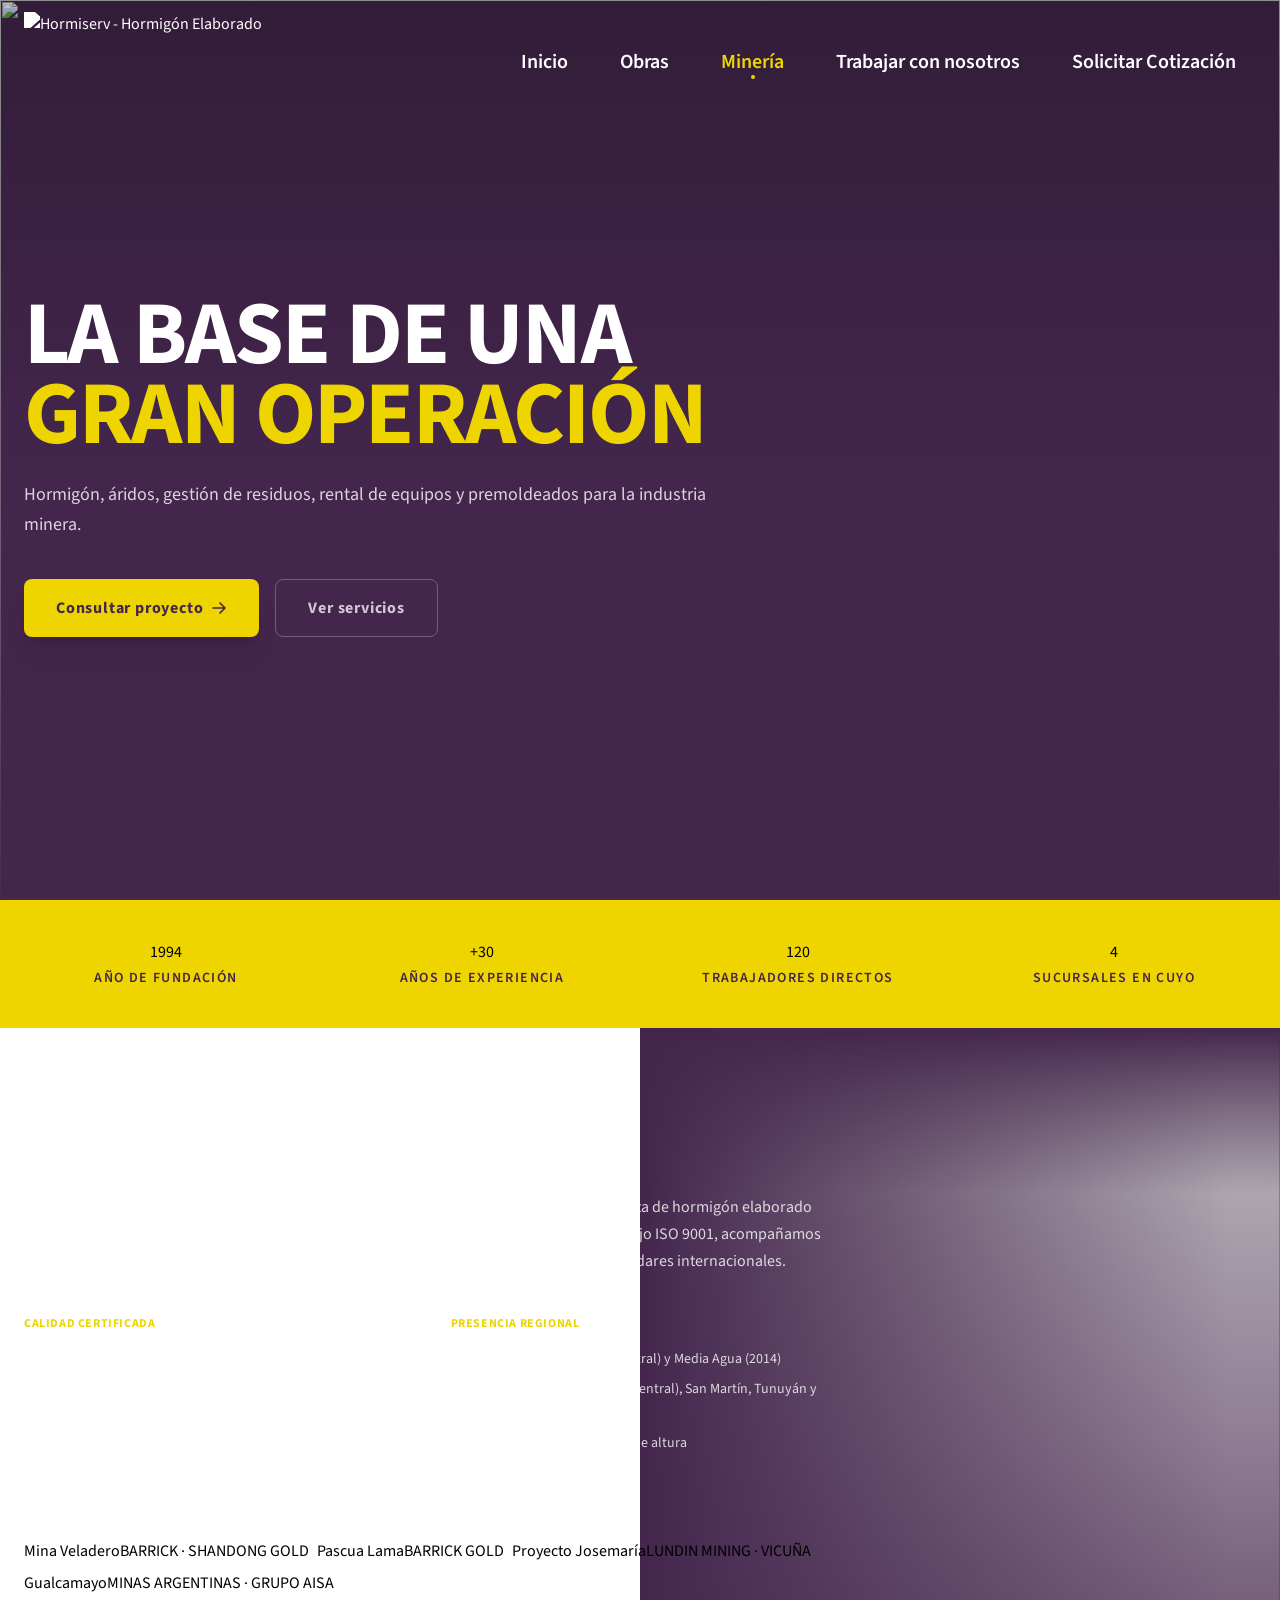
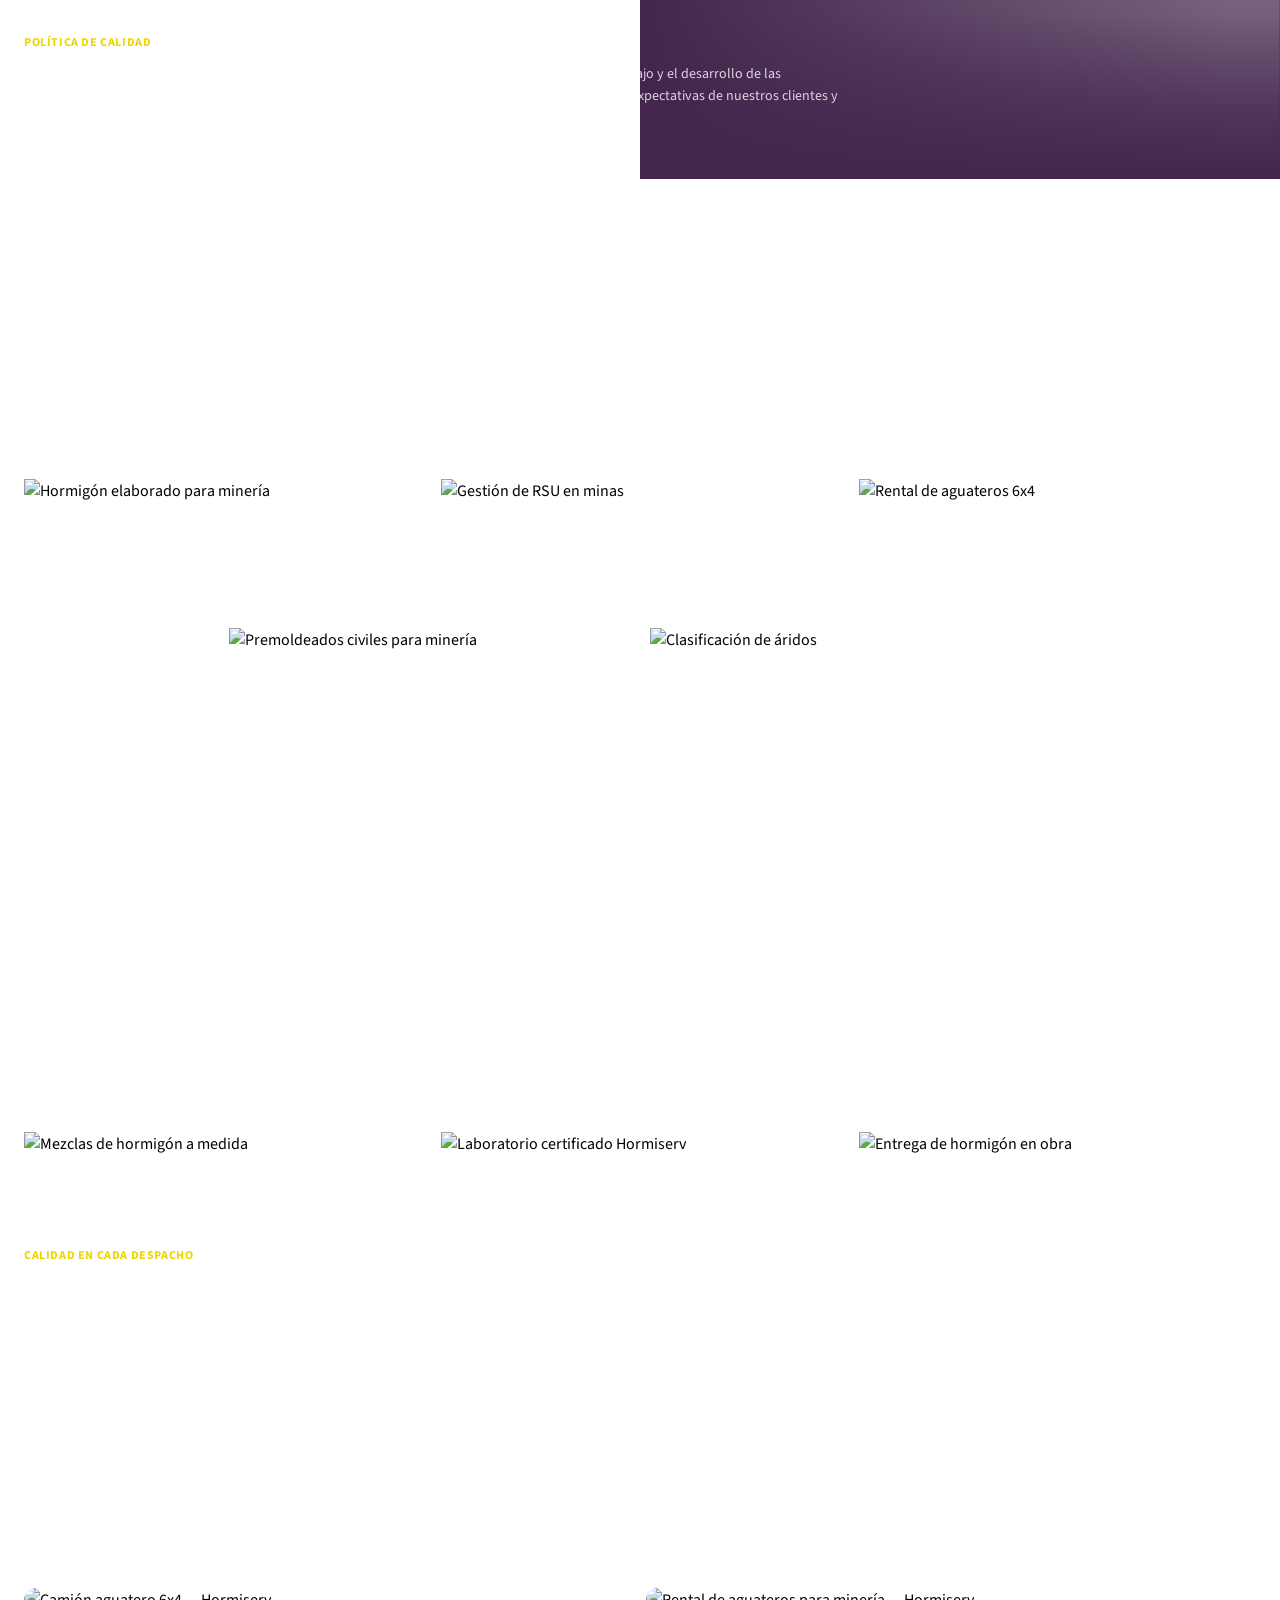
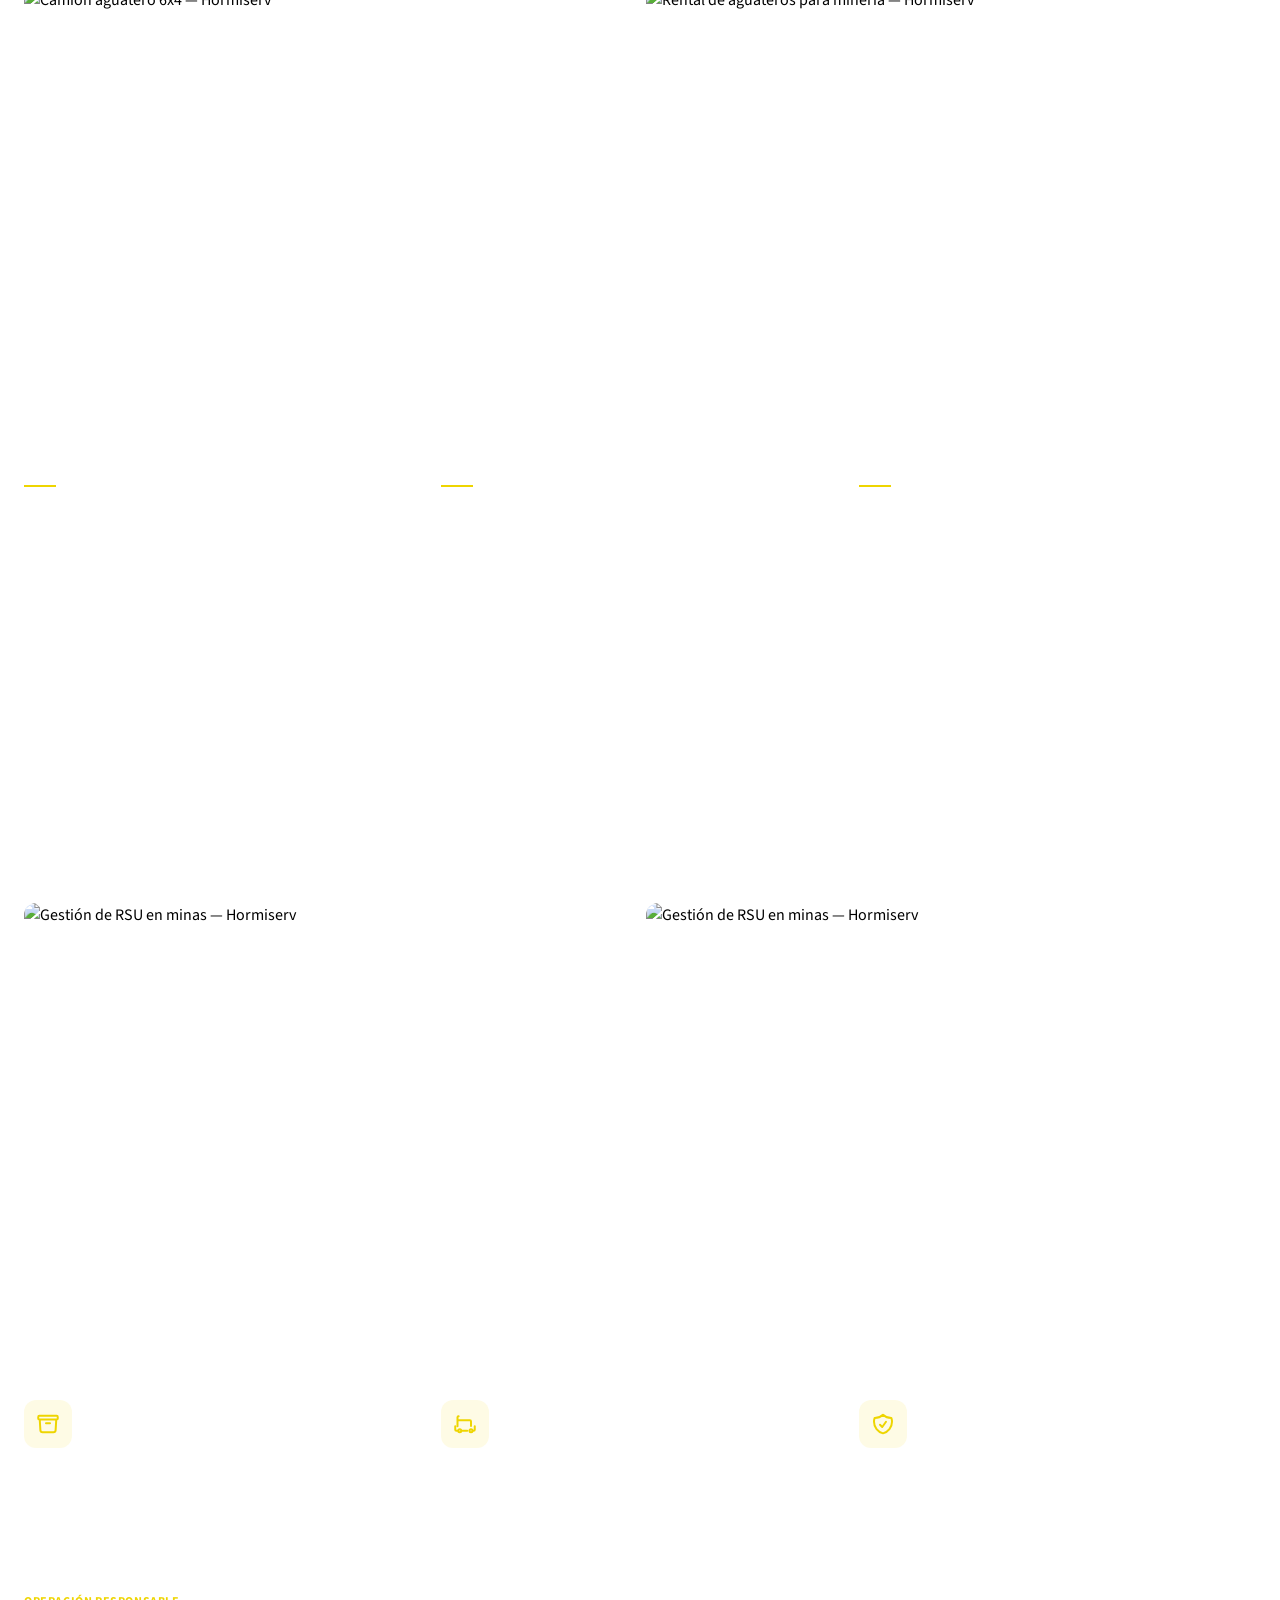
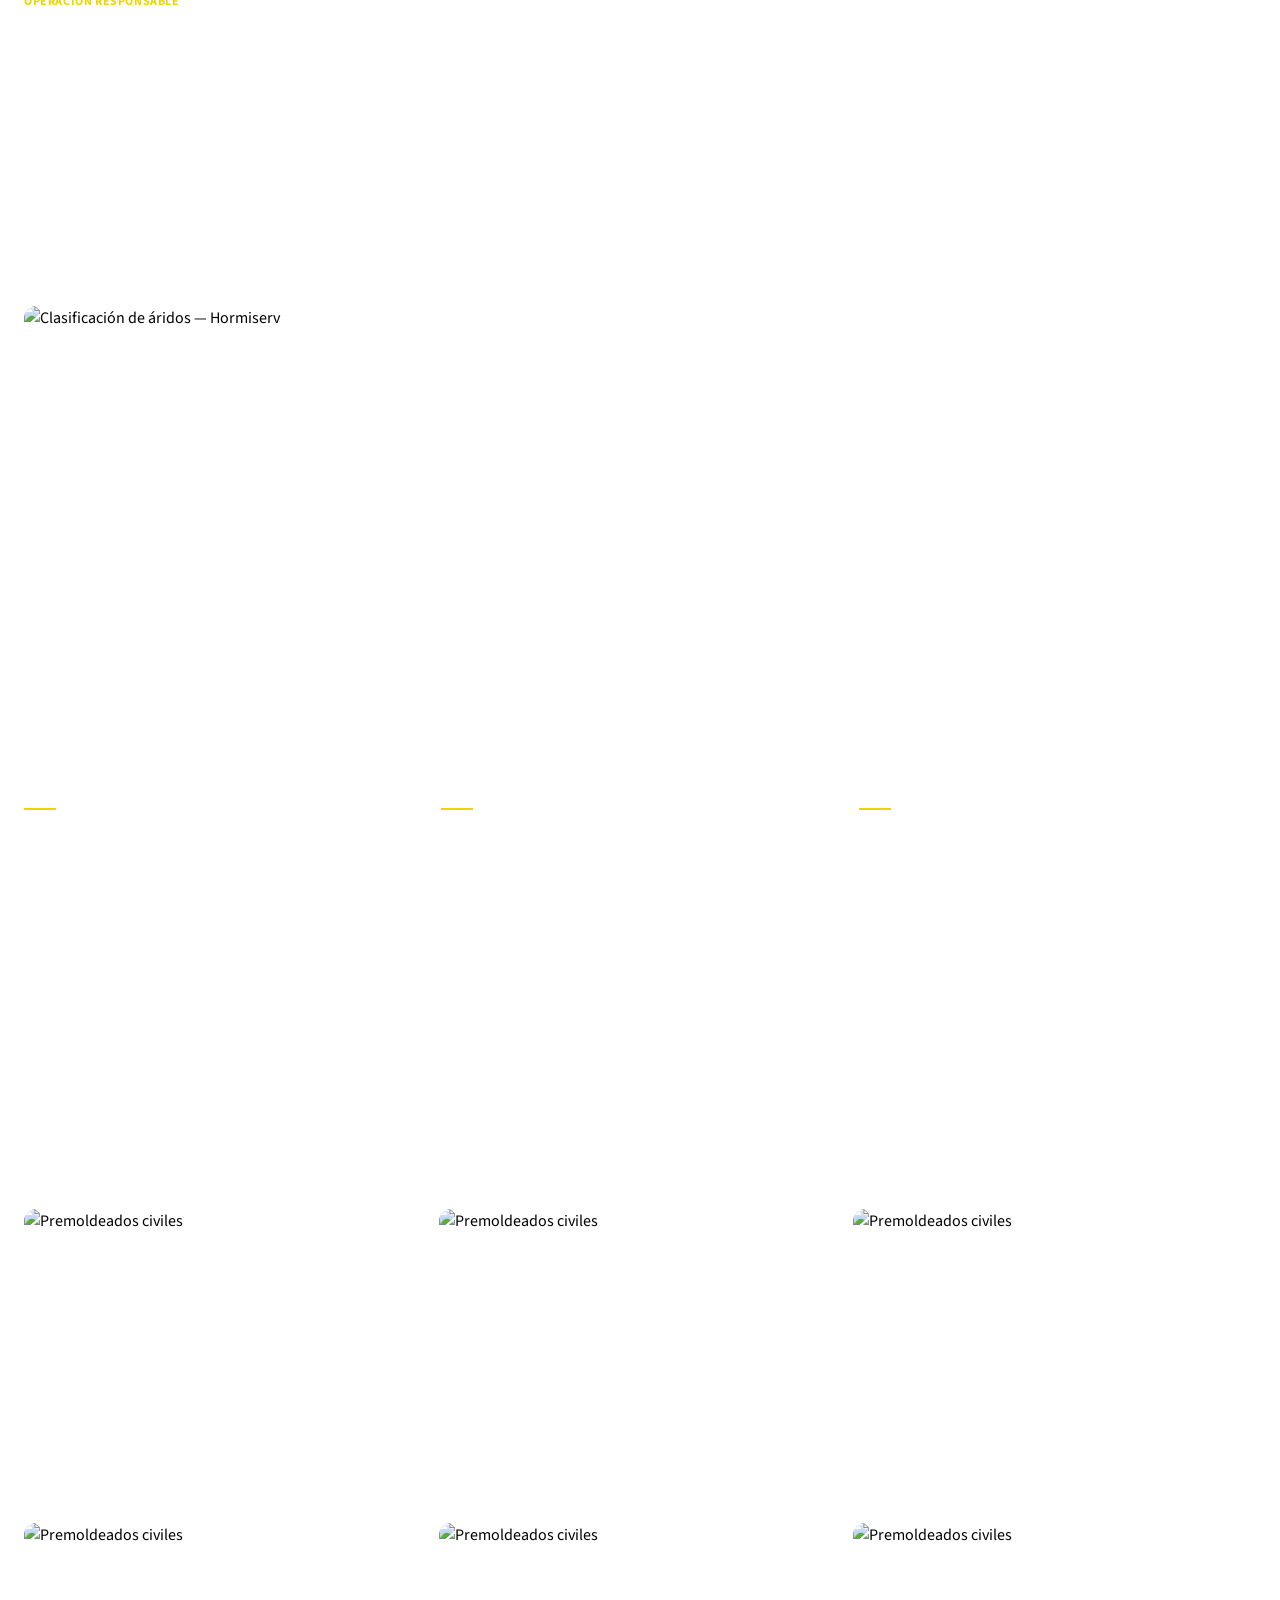
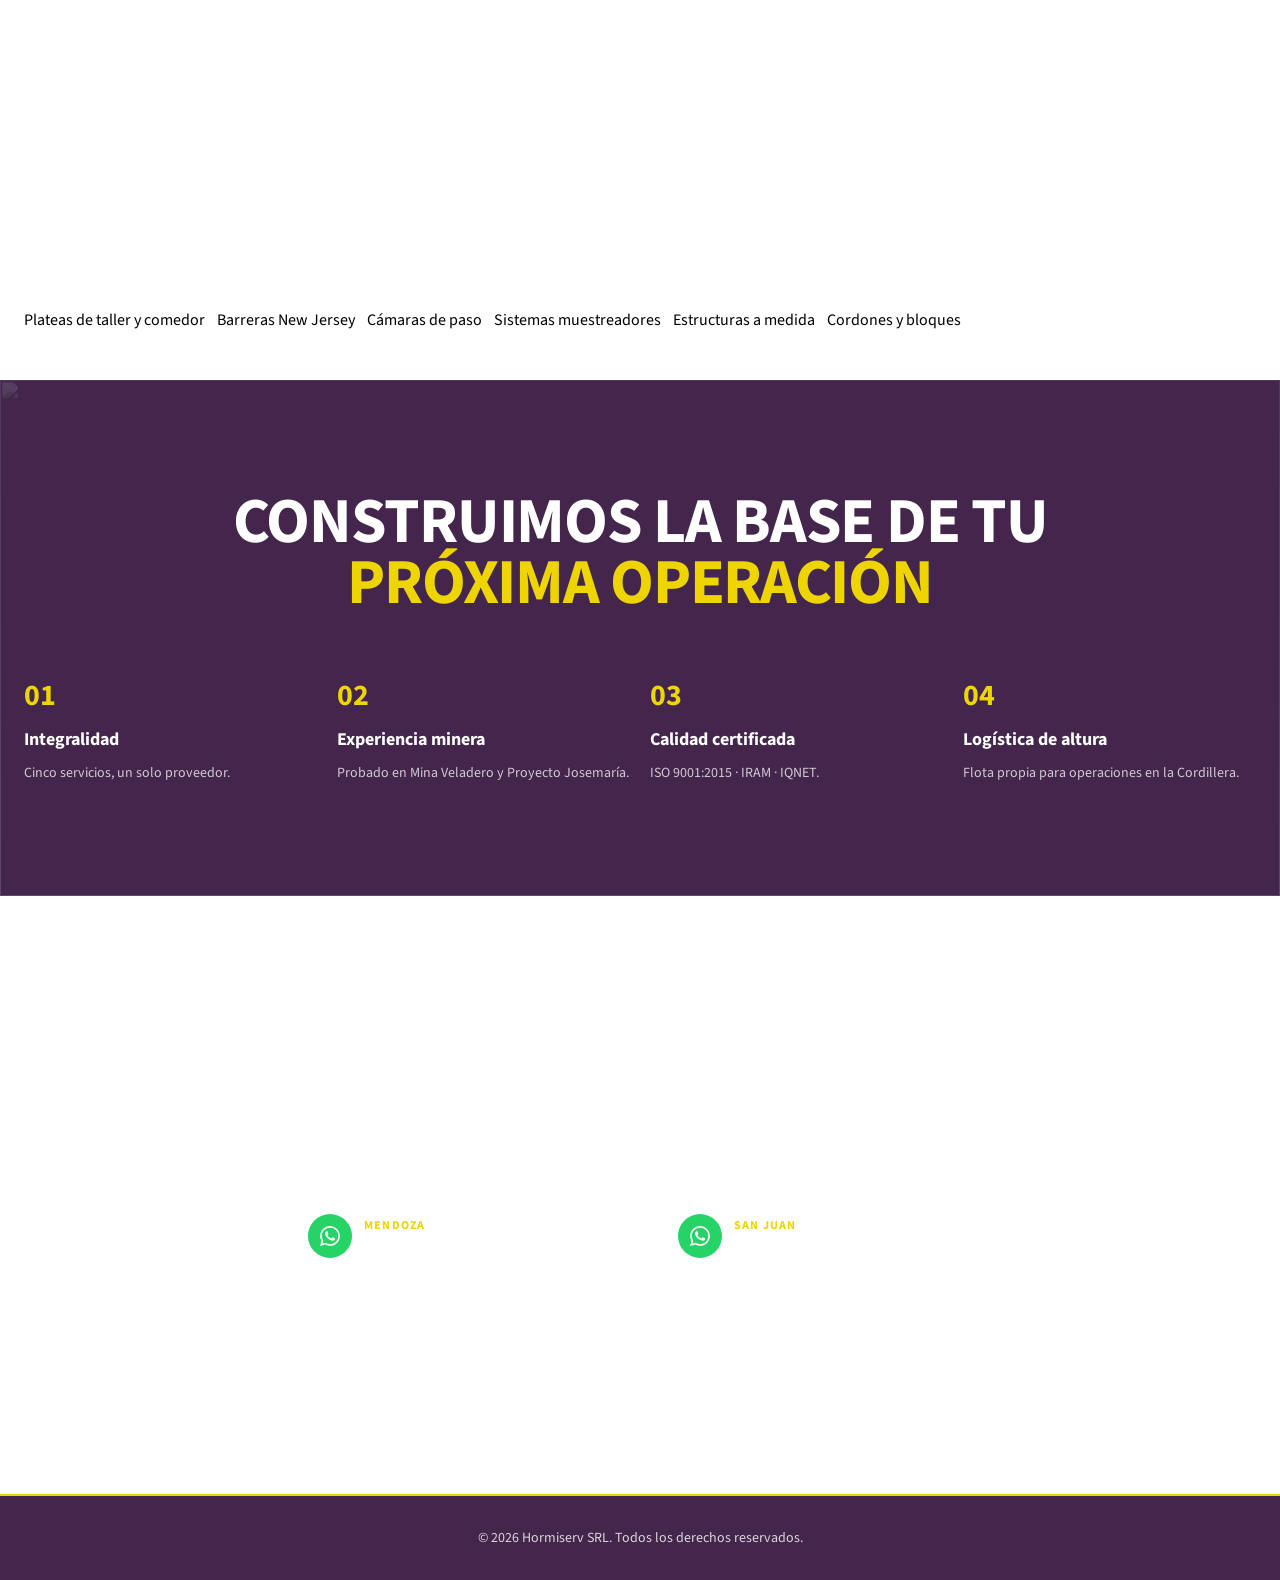
==== commit b21ec51c: "Deploy 2026-10-05 15:38:31" ====
--- a/mineria/index.html
+++ b/mineria/index.html
@@ -21,7 +21,7 @@
   'https://connect.facebook.net/en_US/fbevents.js');
   fbq('init', '1149284534139807');
   fbq('track', 'PageView');
-  </script><noscript><img height="1" width="1" style="display:none" src="https://www.facebook.com/tr?id=1149284534139807&ev=PageView&noscript=1"></noscript><!-- End Meta Pixel Code --><!-- Fuentes (Opcional - ajusta según necesites) --><link href="https://fonts.googleapis.com/css2?family=Source+Sans+3:wght@400;600;700&display=swap" rel="stylesheet"><!-- Slot para estilos/scripts adicionales por página --><link rel="stylesheet" href="/_astro/index.CUad9ghh.css">
+  </script><noscript><img height="1" width="1" style="display:none" src="https://www.facebook.com/tr?id=1149284534139807&ev=PageView&noscript=1"></noscript><!-- End Meta Pixel Code --><!-- Fuentes (Opcional - ajusta según necesites) --><link href="https://fonts.googleapis.com/css2?family=Source+Sans+3:wght@400;600;700&display=swap" rel="stylesheet"><!-- Slot para estilos/scripts adicionales por página --><link rel="stylesheet" href="/_astro/index.Br9cFiV6.css">
 <link rel="stylesheet" href="/_astro/mineria.Dm_WKU00.css"></head> <body class="overflow-x-hidden">   <header id="main-header" class="fixed top-0 left-0 w-full z-50 transparent" data-astro-cid-qlfjksao> <nav class="container mx-auto px-6 py-3 flex items-center justify-between" data-astro-cid-qlfjksao> <!-- Logo --> <a href="/" class="flex items-center" data-astro-cid-qlfjksao> <img height="106" width="320" src="/hormiser-320w.png" alt="Hormiserv - Hormigón Elaborado" class="h-15 md:h-25 w-auto transition-all duration-300 on-video" id="logo-img" data-astro-cid-qlfjksao> </a> <!-- Desktop nav (sm+) --> <div class="hidden sm:flex items-center gap-3" data-astro-cid-qlfjksao> <a href="/" class="relative text-white font-semibold px-5 py-3 rounded-lg hover:text-hormi-yellow text-xl leading-none inline-flex items-center justify-center nav-link " data-astro-cid-qlfjksao>
 Inicio
 </a> <a href="/obras/" class="relative text-white font-semibold px-5 py-3 rounded-lg hover:text-hormi-yellow text-xl leading-none inline-flex items-center justify-center nav-link " data-astro-cid-qlfjksao>
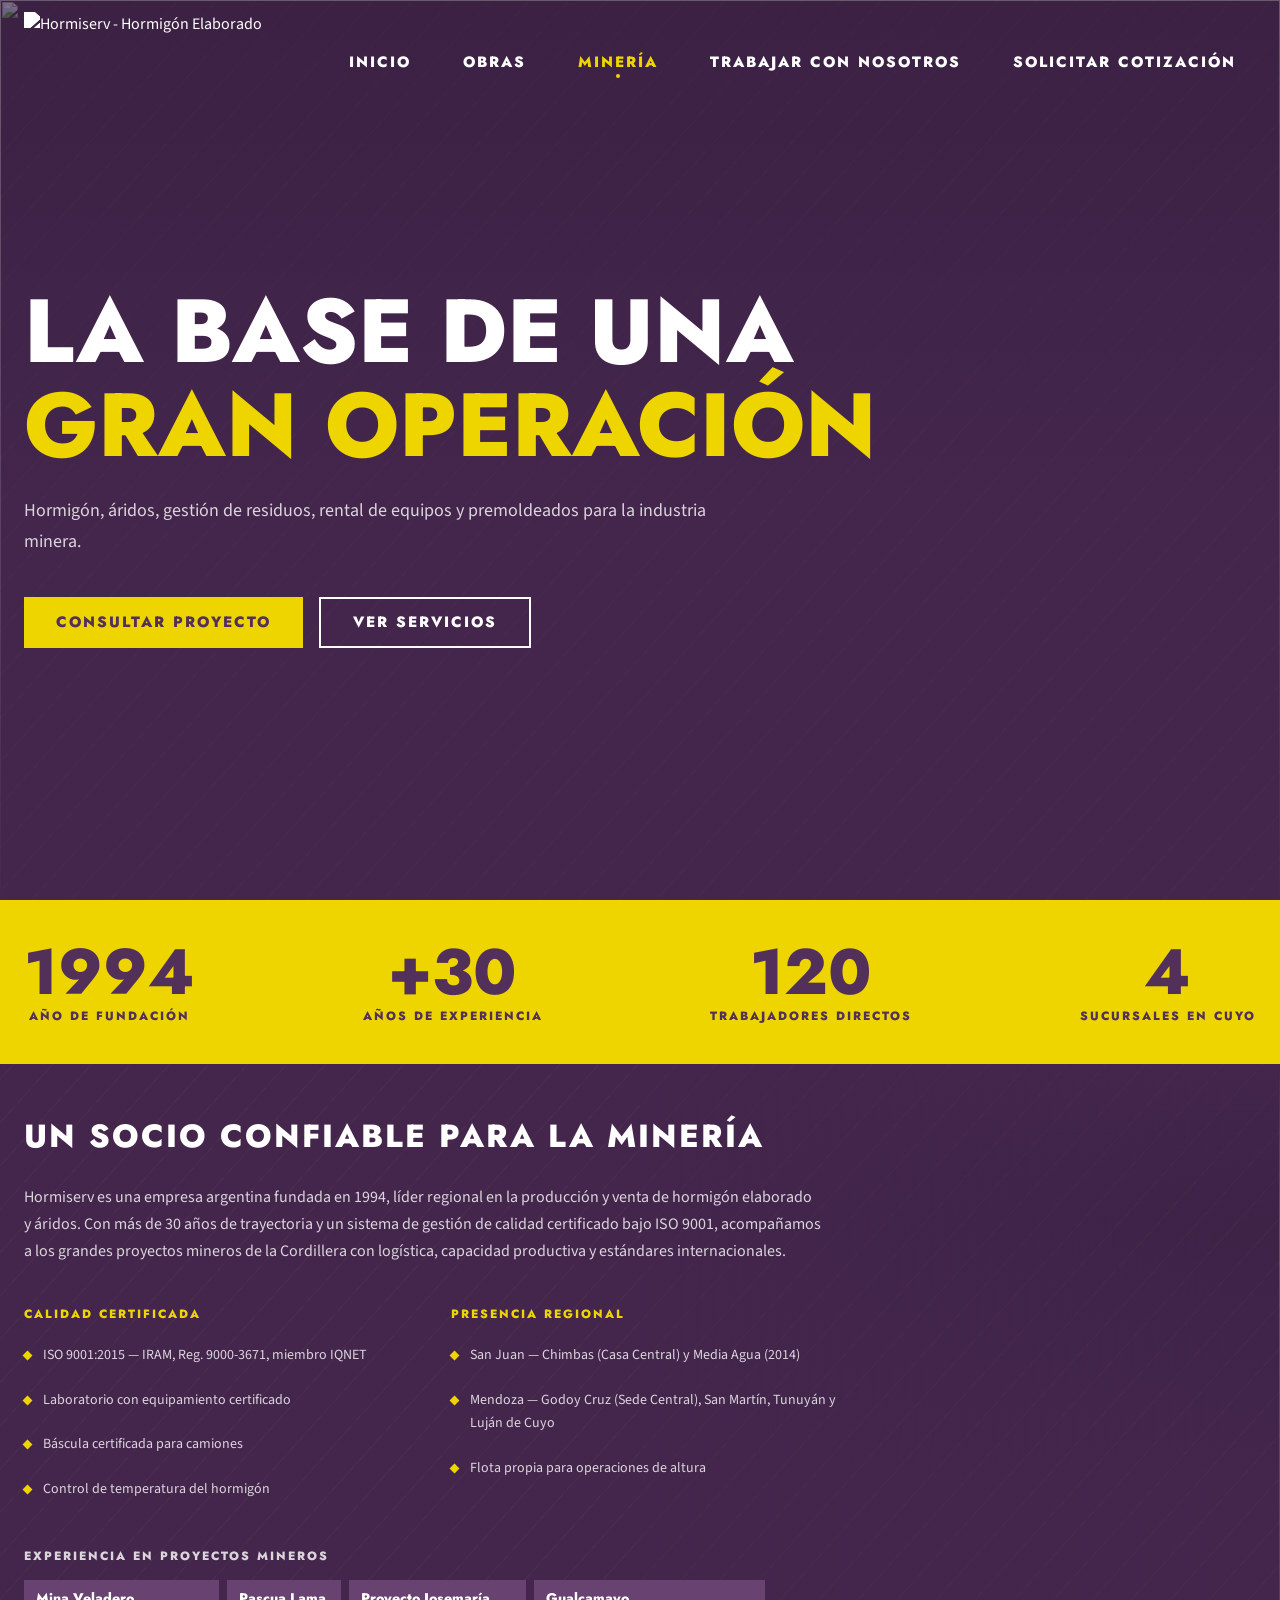
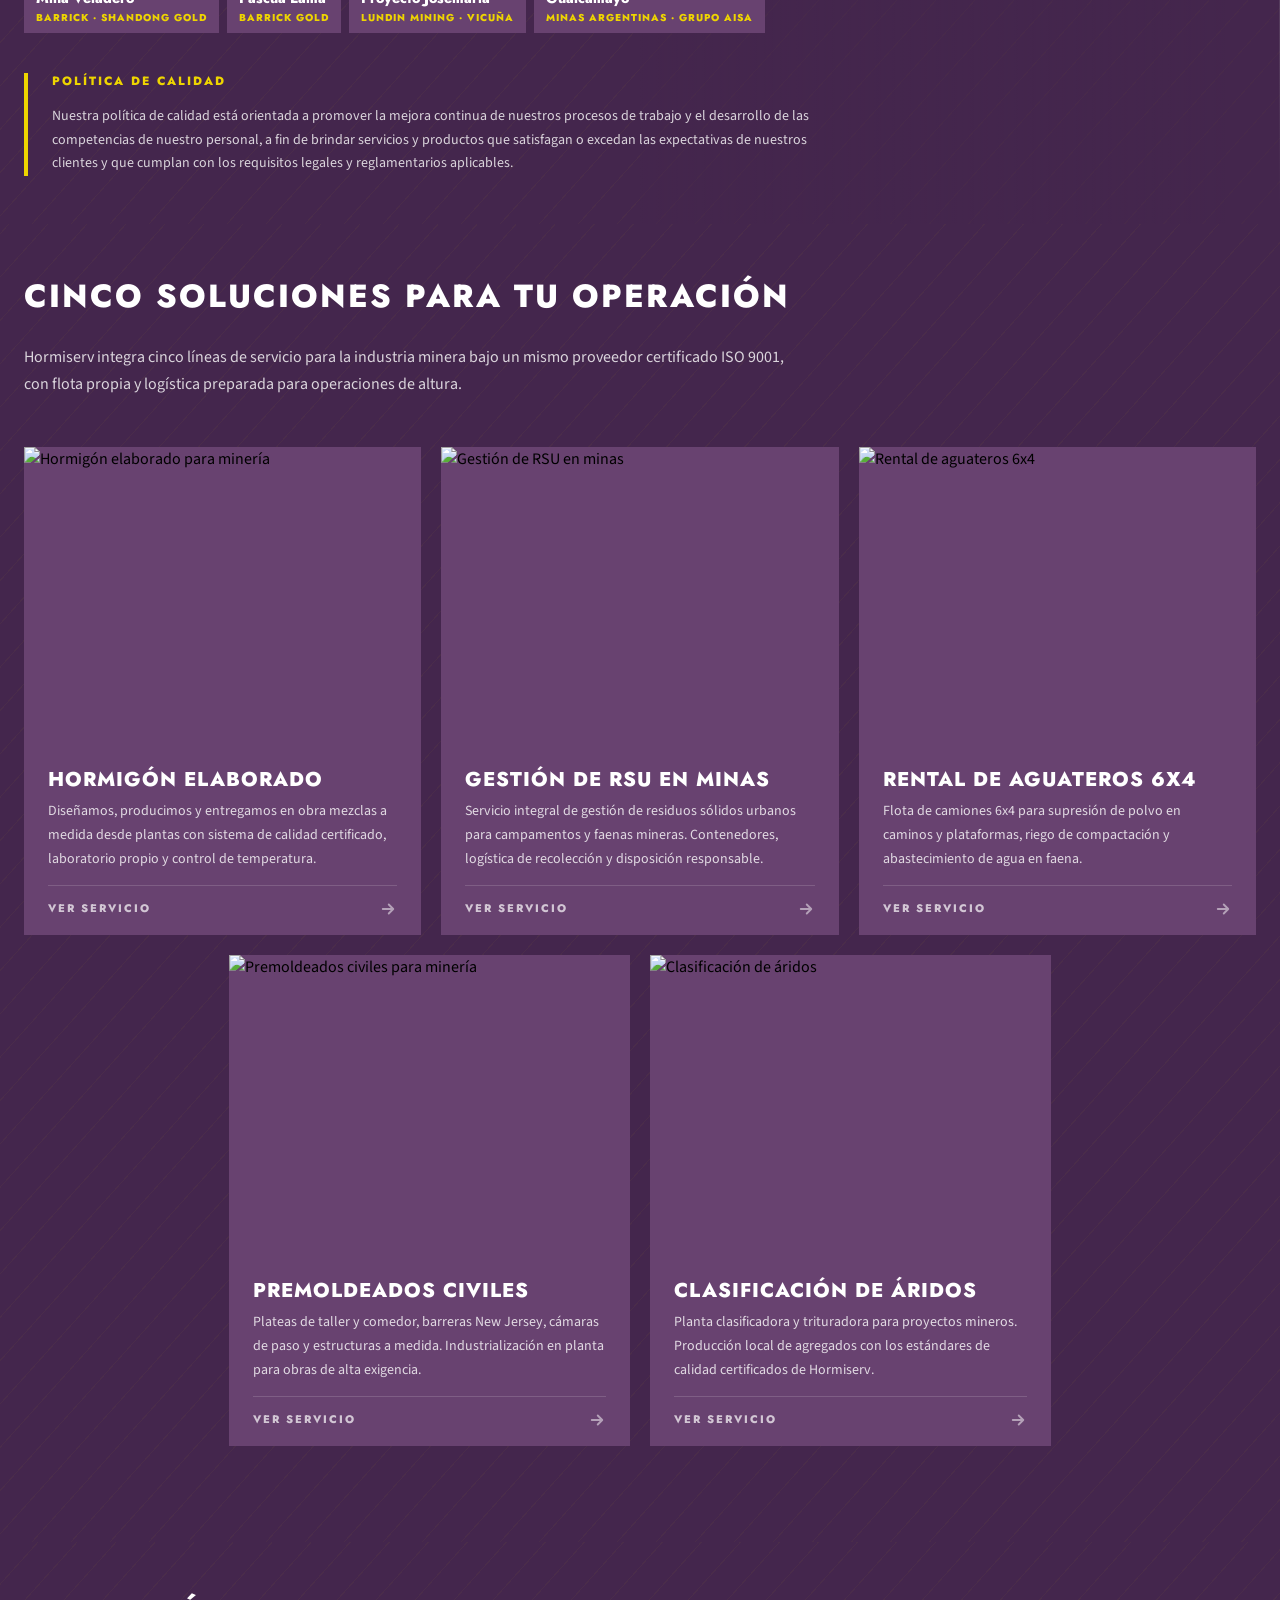
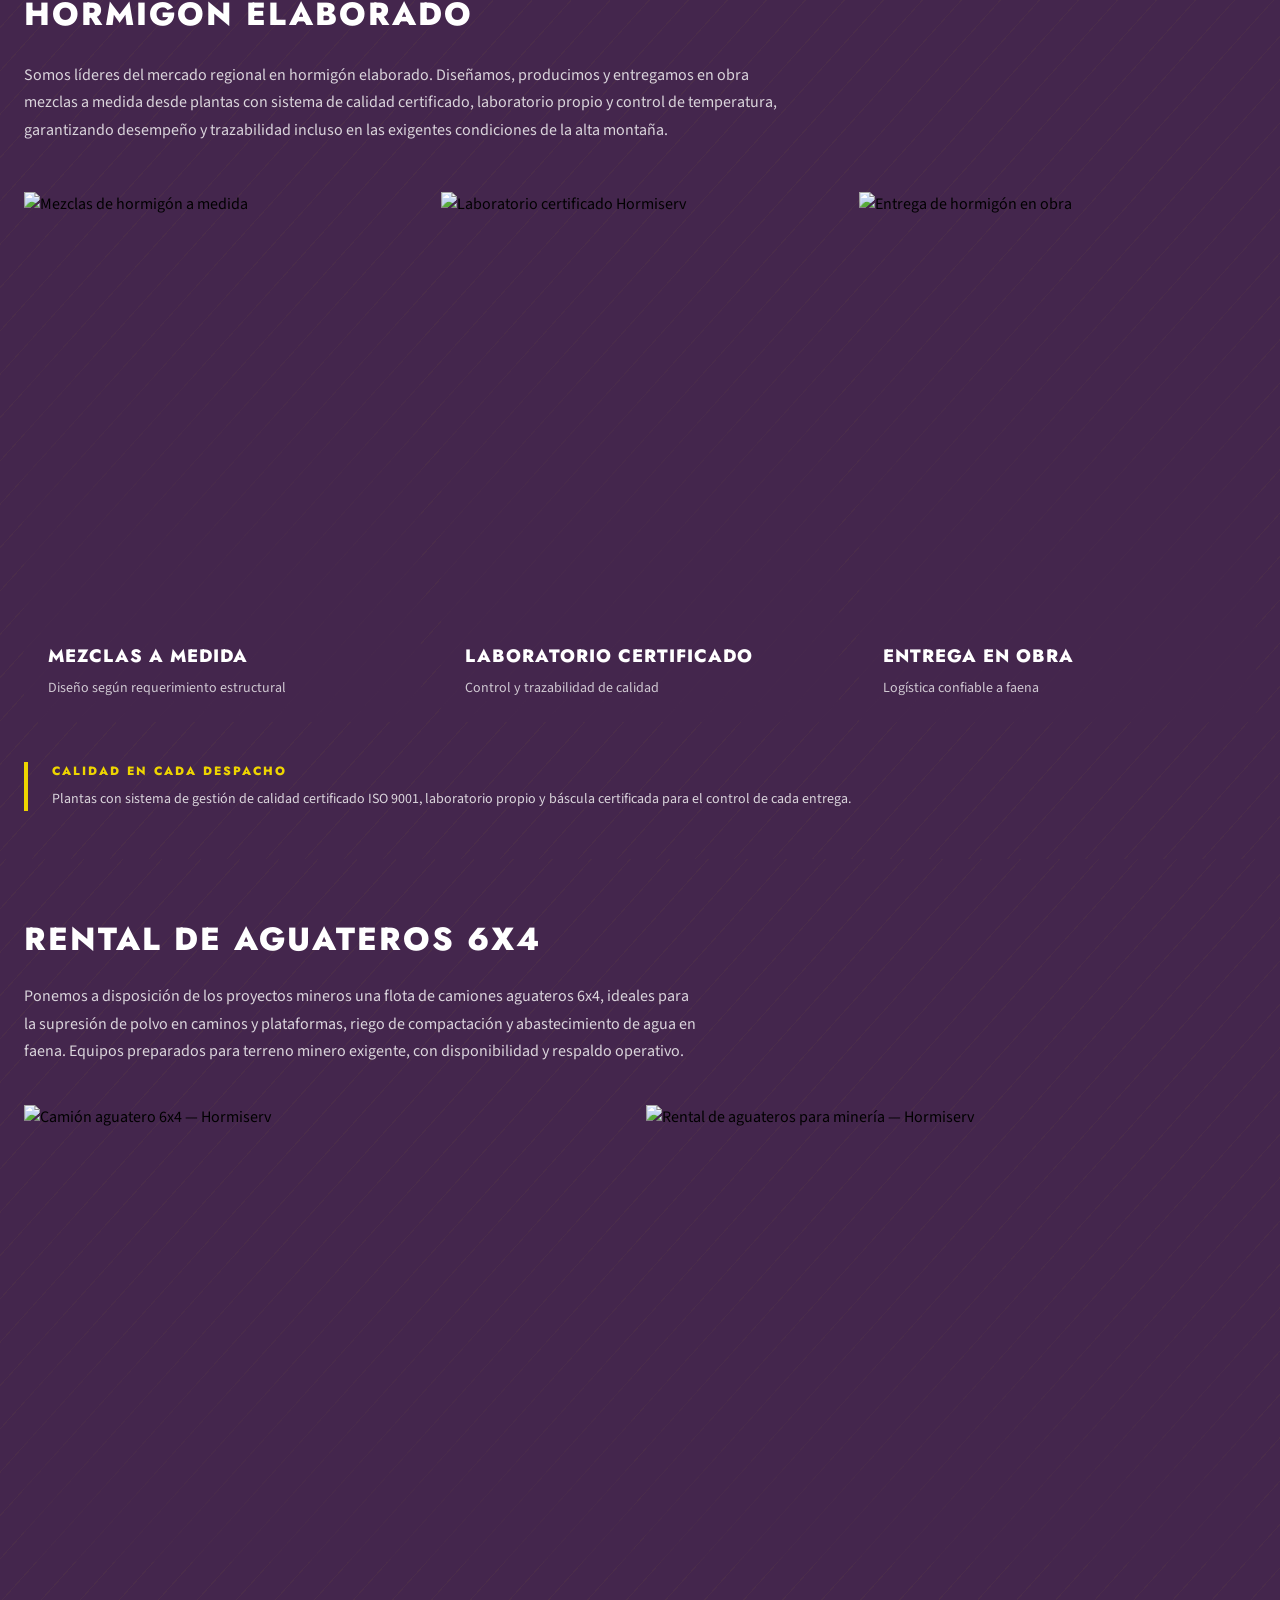
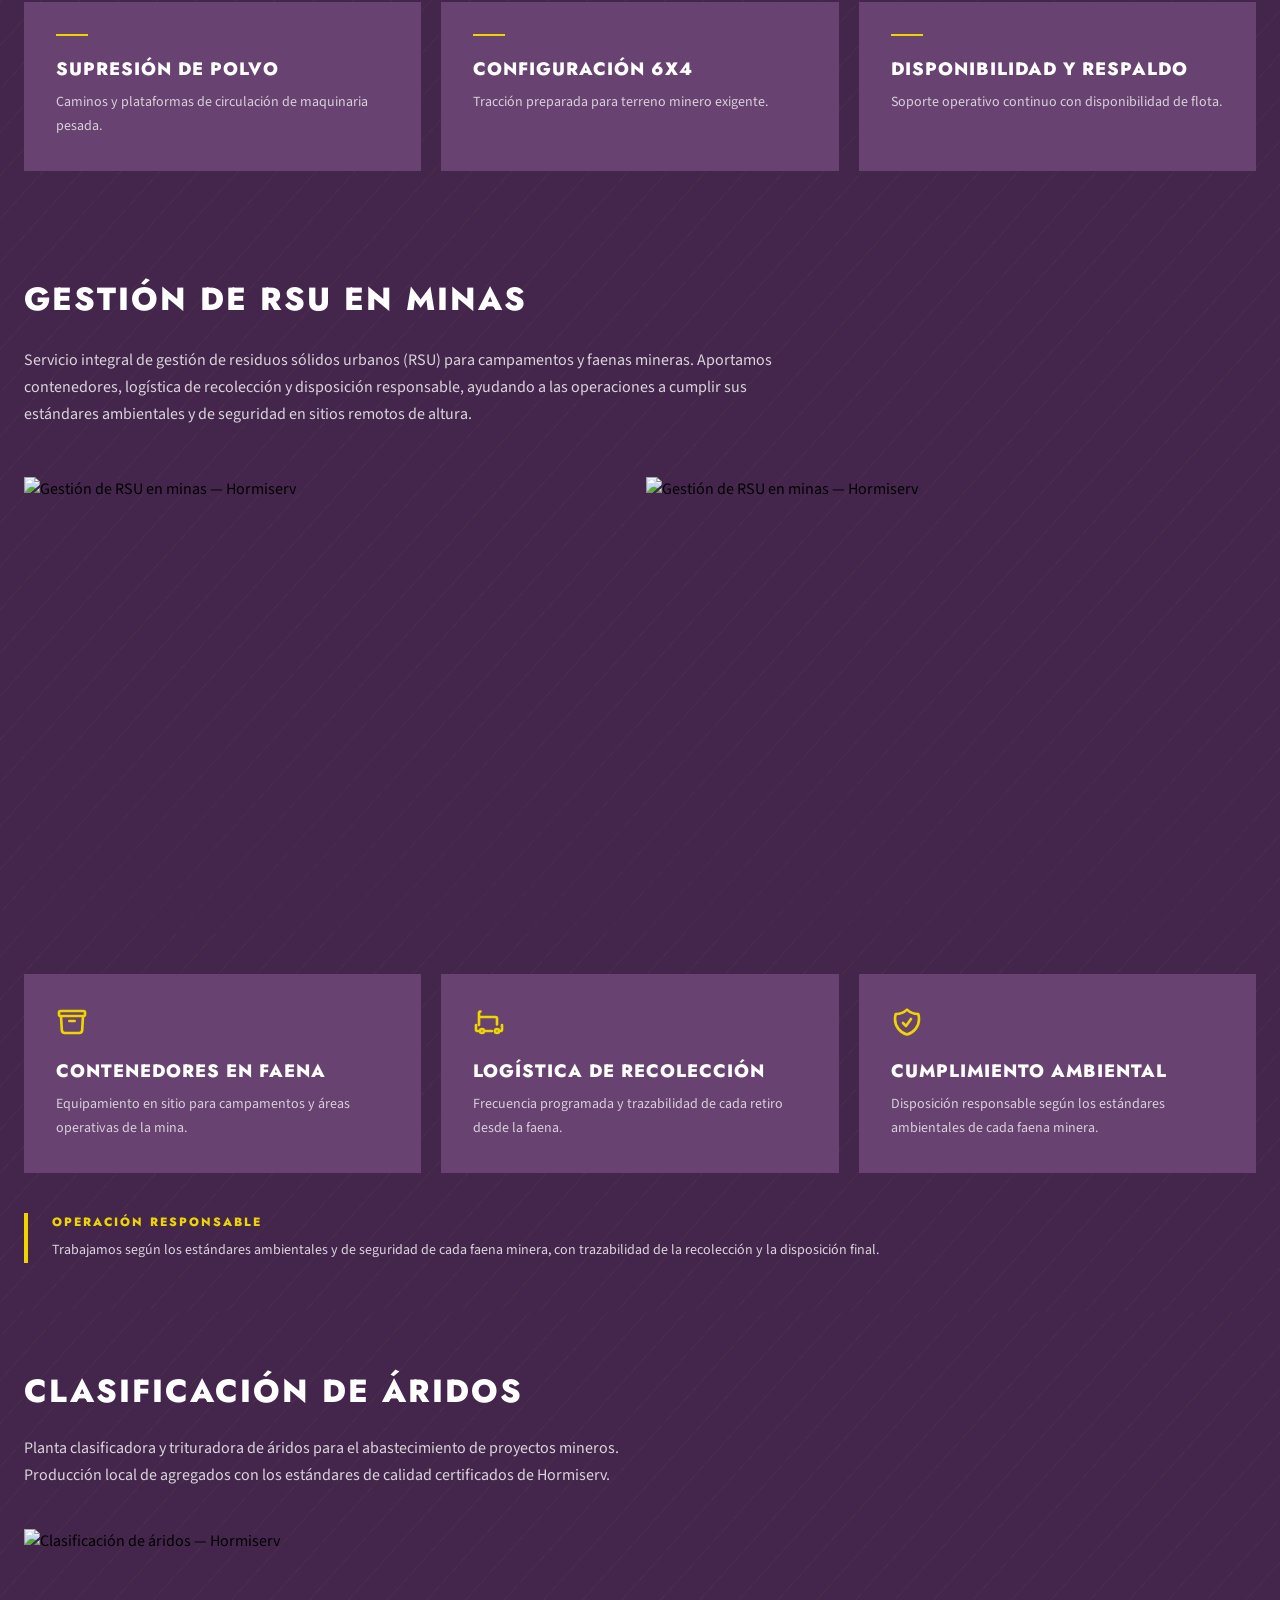
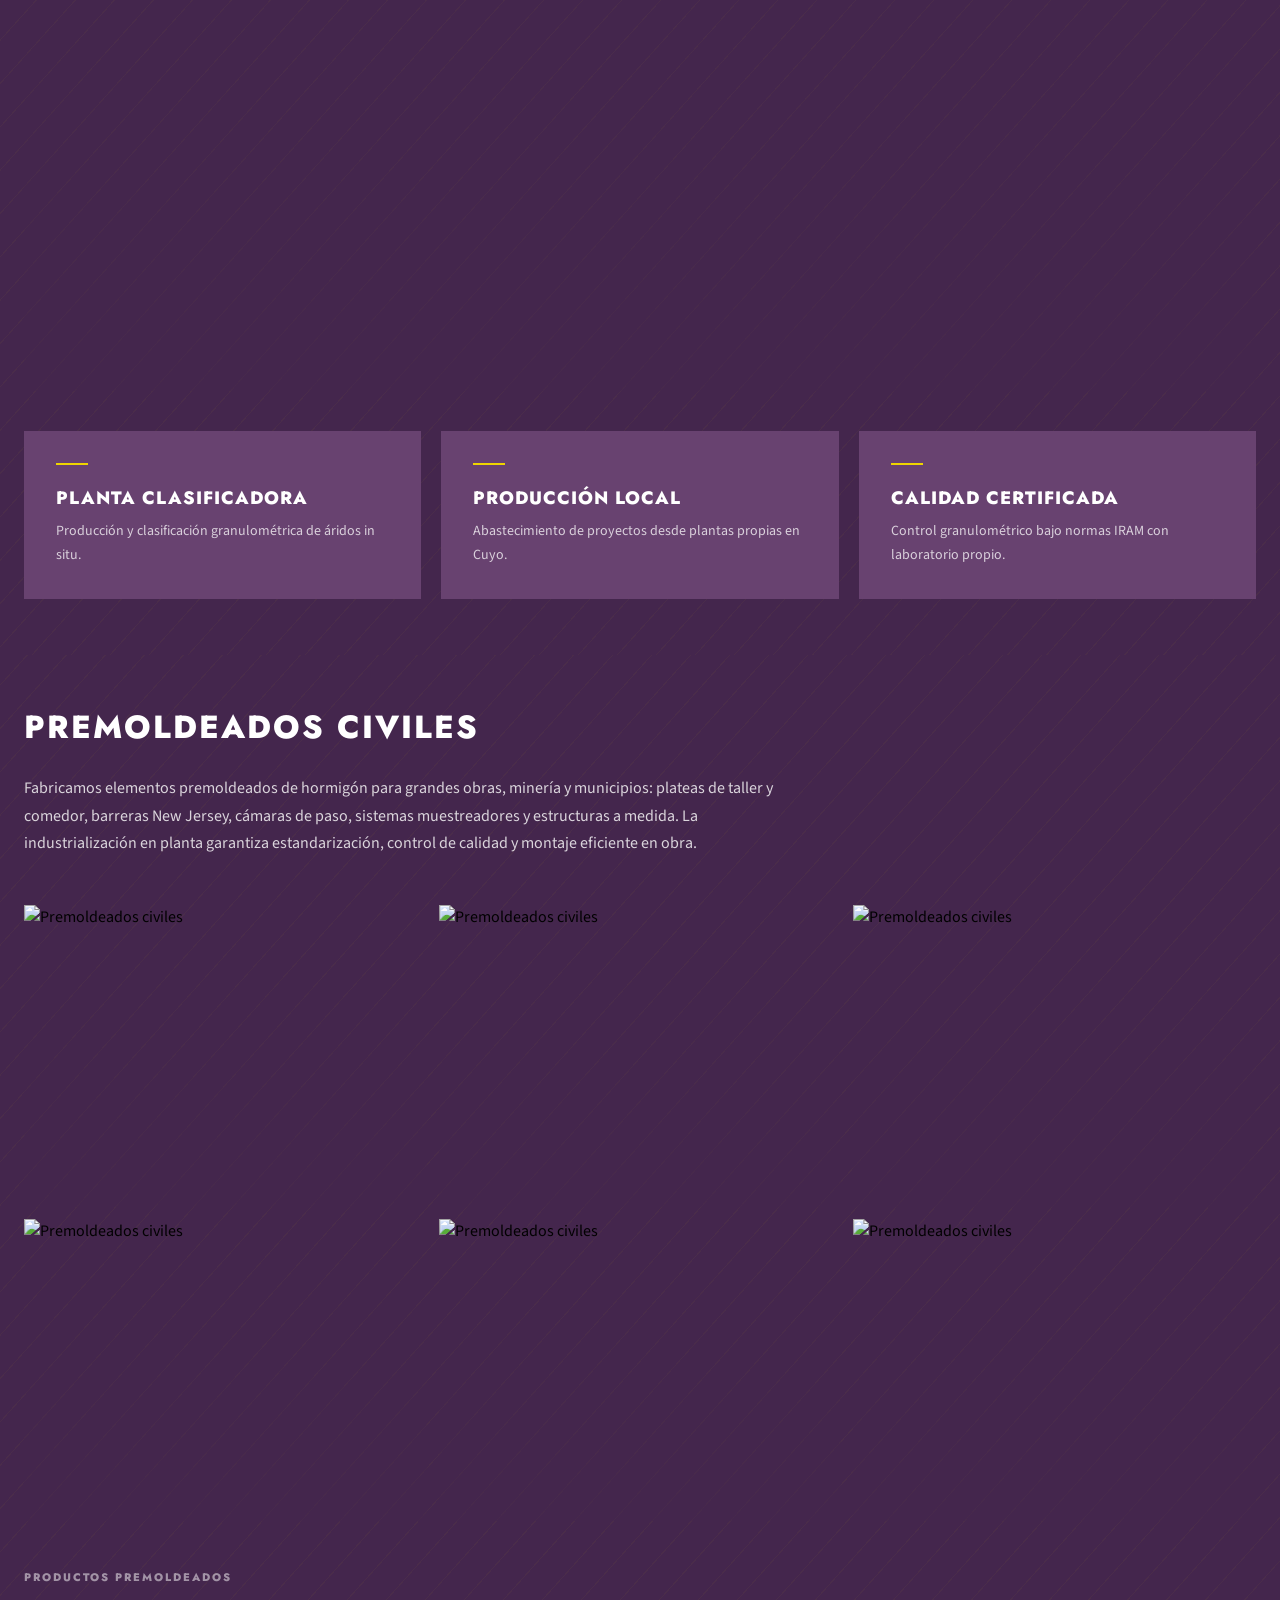
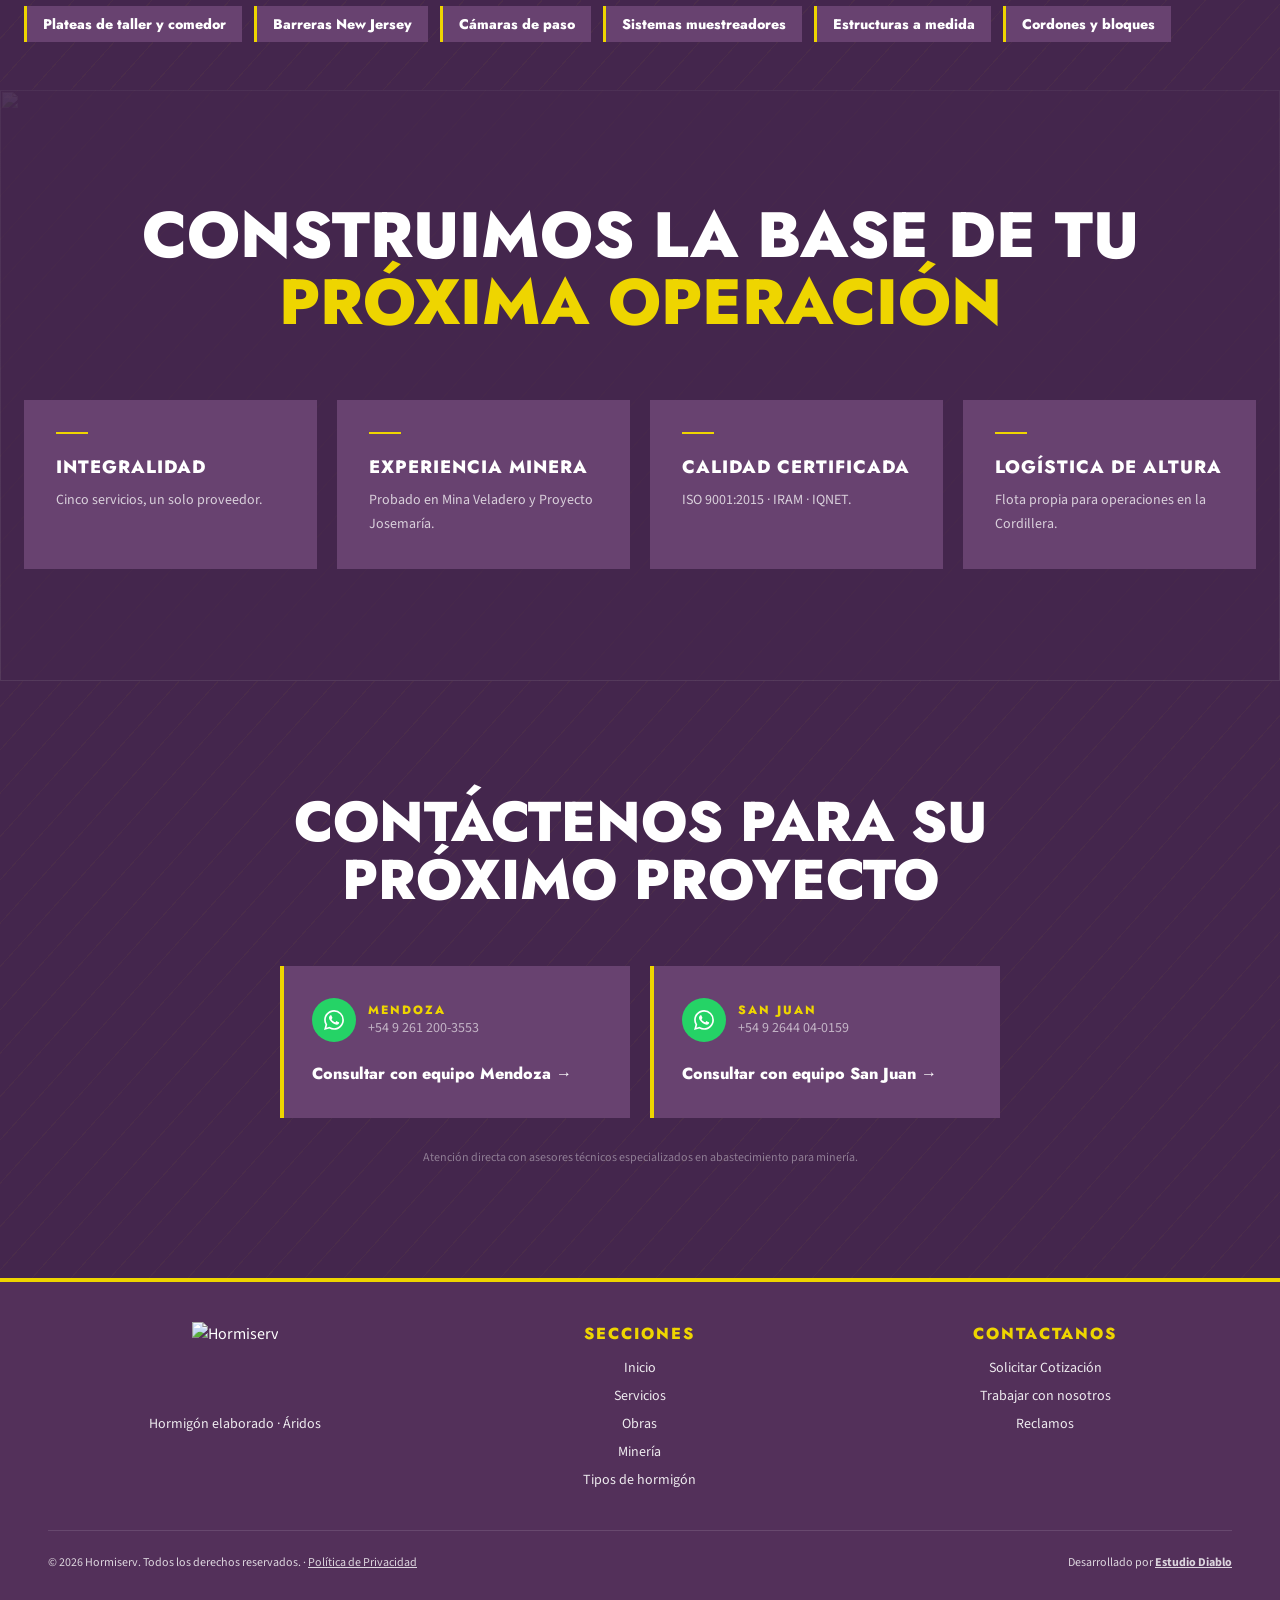
==== commit ae45ddc8: "Deploy 2026-10-08 12:37:06" ====
--- a/mineria/index.html
+++ b/mineria/index.html
@@ -21,26 +21,20 @@
   'https://connect.facebook.net/en_US/fbevents.js');
   fbq('init', '1149284534139807');
   fbq('track', 'PageView');
-  </script><noscript><img height="1" width="1" style="display:none" src="https://www.facebook.com/tr?id=1149284534139807&ev=PageView&noscript=1"></noscript><!-- End Meta Pixel Code --><!-- Fuentes (Opcional - ajusta según necesites) --><link href="https://fonts.googleapis.com/css2?family=Source+Sans+3:wght@400;600;700&display=swap" rel="stylesheet"><!-- Slot para estilos/scripts adicionales por página --><link rel="stylesheet" href="/_astro/index.Br9cFiV6.css">
-<link rel="stylesheet" href="/_astro/mineria.Dm_WKU00.css"></head> <body class="overflow-x-hidden">   <header id="main-header" class="fixed top-0 left-0 w-full z-50 transparent" data-astro-cid-qlfjksao> <nav class="container mx-auto px-6 py-3 flex items-center justify-between" data-astro-cid-qlfjksao> <!-- Logo --> <a href="/" class="flex items-center" data-astro-cid-qlfjksao> <img height="106" width="320" src="/hormiser-320w.png" alt="Hormiserv - Hormigón Elaborado" class="h-15 md:h-25 w-auto transition-all duration-300 on-video" id="logo-img" data-astro-cid-qlfjksao> </a> <!-- Desktop nav (sm+) --> <div class="hidden sm:flex items-center gap-3" data-astro-cid-qlfjksao> <a href="/" class="relative text-white font-semibold px-5 py-3 rounded-lg hover:text-hormi-yellow text-xl leading-none inline-flex items-center justify-center nav-link " data-astro-cid-qlfjksao>
+  </script><noscript><img height="1" width="1" style="display:none" src="https://www.facebook.com/tr?id=1149284534139807&ev=PageView&noscript=1"></noscript><!-- End Meta Pixel Code --><!-- Fuentes (Opcional - ajusta según necesites) --><link href="https://fonts.googleapis.com/css2?family=Source+Sans+3:wght@400;600;700&display=swap" rel="stylesheet"><!-- Slot para estilos/scripts adicionales por página --><link rel="stylesheet" href="/_astro/index.CHJ76UKz.css">
+<link rel="stylesheet" href="/_astro/mineria.BfDIV0fk.css"></head> <body class="overflow-x-hidden">   <header id="main-header" class="fixed top-0 left-0 w-full z-50" data-transparente="true" data-astro-cid-qlfjksao> <nav class="container mx-auto px-6 py-3 flex items-center justify-between" data-astro-cid-qlfjksao> <!-- Logo --> <a href="/" class="flex items-center focus-visible:outline-2 focus-visible:outline-offset-4 focus-visible:outline-hormi-yellow active:opacity-70" data-astro-cid-qlfjksao> <img height="106" width="320" src="/hormiser-320w.png" alt="Hormiserv - Hormigón Elaborado" class="h-15 md:h-25 w-auto on-video" id="logo-img" data-astro-cid-qlfjksao> </a> <!-- Desktop nav (sm+) --> <div class="hidden sm:flex items-center gap-3" data-astro-cid-qlfjksao> <a href="/" class="nav-link relative inline-flex items-center justify-center px-5 py-3 font-display font-extrabold uppercase tracking-[2px] text-[15px] leading-none text-white hover:text-hormi-yellow focus-visible:text-hormi-yellow focus-visible:outline-none active:opacity-70 cursor-pointer" data-astro-cid-qlfjksao>Inicio</a> <a href="/obras/" class="nav-link relative inline-flex items-center justify-center px-5 py-3 font-display font-extrabold uppercase tracking-[2px] text-[15px] leading-none text-white hover:text-hormi-yellow focus-visible:text-hormi-yellow focus-visible:outline-none active:opacity-70 cursor-pointer" data-astro-cid-qlfjksao>Obras</a> <a href="/mineria" class="nav-link relative inline-flex items-center justify-center px-5 py-3 font-display font-extrabold uppercase tracking-[2px] text-[15px] leading-none text-white hover:text-hormi-yellow focus-visible:text-hormi-yellow focus-visible:outline-none active:opacity-70 cursor-pointer active" data-astro-cid-qlfjksao>Minería</a> <button type="button" onclick="window.openJobModal()" class="nav-link relative inline-flex items-center justify-center px-5 py-3 font-display font-extrabold uppercase tracking-[2px] text-[15px] leading-none text-white hover:text-hormi-yellow focus-visible:text-hormi-yellow focus-visible:outline-none active:opacity-70 cursor-pointer" data-astro-cid-qlfjksao>
+Trabajar con nosotros
+</button> <button type="button" onclick="window.openQuotationModal()" class="nav-link relative inline-flex items-center justify-center px-5 py-3 font-display font-extrabold uppercase tracking-[2px] text-[15px] leading-none text-white hover:text-hormi-yellow focus-visible:text-hormi-yellow focus-visible:outline-none active:opacity-70 cursor-pointer" data-astro-cid-qlfjksao>
+Solicitar Cotización
+</button> </div> <!-- Hamburger toggle (mobile) --> <button type="button" id="mobile-menu-toggle" class="sm:hidden flex items-center justify-center w-10 h-10 text-white hover:bg-white/10 active:bg-white/15 focus-visible:outline-2 focus-visible:outline-hormi-yellow cursor-pointer" aria-label="Abrir menú" aria-expanded="false" data-astro-cid-qlfjksao> <svg id="icon-hamburger" class="w-6 h-6" fill="none" stroke="currentColor" viewBox="0 0 24 24" data-astro-cid-qlfjksao> <path stroke-linecap="round" stroke-linejoin="round" stroke-width="2" d="M4 6h16M4 12h16M4 18h16" data-astro-cid-qlfjksao></path> </svg> <svg id="icon-x" class="w-6 h-6 hidden" fill="none" stroke="currentColor" viewBox="0 0 24 24" data-astro-cid-qlfjksao> <path stroke-linecap="round" stroke-linejoin="round" stroke-width="2" d="M6 18L18 6M6 6l12 12" data-astro-cid-qlfjksao></path> </svg> </button> </nav> <!-- Mobile menu panel --> <div id="mobile-menu" class="sm:hidden hidden bg-hormi-purple-deep border-t border-white/10" data-astro-cid-qlfjksao> <div class="container mx-auto px-4 py-3 flex flex-col gap-1" data-astro-cid-qlfjksao> <a href="/" id="mobile-link-home" class="flex items-center justify-between w-full px-4 py-4 text-left font-display font-extrabold uppercase tracking-[2px] text-[15px] hover:bg-white/10 active:bg-white/15 focus-visible:outline-2 focus-visible:-outline-offset-2 focus-visible:outline-hormi-yellow cursor-pointer text-white" data-astro-cid-qlfjksao>
 Inicio
-</a> <a href="/obras/" class="relative text-white font-semibold px-5 py-3 rounded-lg hover:text-hormi-yellow text-xl leading-none inline-flex items-center justify-center nav-link " data-astro-cid-qlfjksao>
+<svg class="w-4 h-4 opacity-40" fill="none" stroke="currentColor" viewBox="0 0 24 24" data-astro-cid-qlfjksao> <path stroke-linecap="round" stroke-linejoin="round" stroke-width="2" d="M9 5l7 7-7 7" data-astro-cid-qlfjksao></path> </svg> </a> <a href="/obras/" id="mobile-link-obras" class="flex items-center justify-between w-full px-4 py-4 text-left font-display font-extrabold uppercase tracking-[2px] text-[15px] hover:bg-white/10 active:bg-white/15 focus-visible:outline-2 focus-visible:-outline-offset-2 focus-visible:outline-hormi-yellow cursor-pointer text-white" data-astro-cid-qlfjksao>
 Obras
-</a> <a href="/mineria" class="relative text-white font-semibold px-5 py-3 rounded-lg hover:text-hormi-yellow text-xl leading-none inline-flex items-center justify-center nav-link active" data-astro-cid-qlfjksao>
+<svg class="w-4 h-4 opacity-40" fill="none" stroke="currentColor" viewBox="0 0 24 24" data-astro-cid-qlfjksao> <path stroke-linecap="round" stroke-linejoin="round" stroke-width="2" d="M9 5l7 7-7 7" data-astro-cid-qlfjksao></path> </svg> </a> <a href="/mineria" id="mobile-link-mineria" class="flex items-center justify-between w-full px-4 py-4 text-left font-display font-extrabold uppercase tracking-[2px] text-[15px] hover:bg-white/10 active:bg-white/15 focus-visible:outline-2 focus-visible:-outline-offset-2 focus-visible:outline-hormi-yellow cursor-pointer text-hormi-yellow" data-astro-cid-qlfjksao>
 Minería
-</a> <button type="button" onclick="window.openProvinceSelector('/trabajar-con-nosotros')" class="relative text-white font-semibold px-5 py-3 rounded-lg hover:text-hormi-yellow text-xl leading-none hover:cursor-pointer inline-flex items-center justify-center nav-link " data-astro-cid-qlfjksao>
+<svg class="w-4 h-4 opacity-40" fill="none" stroke="currentColor" viewBox="0 0 24 24" data-astro-cid-qlfjksao> <path stroke-linecap="round" stroke-linejoin="round" stroke-width="2" d="M9 5l7 7-7 7" data-astro-cid-qlfjksao></path> </svg> </a> <button type="button" id="mobile-btn-jobs" class="flex items-center justify-between w-full px-4 py-4 text-left font-display font-extrabold uppercase tracking-[2px] text-[15px] hover:bg-white/10 active:bg-white/15 focus-visible:outline-2 focus-visible:-outline-offset-2 focus-visible:outline-hormi-yellow cursor-pointer text-white" data-astro-cid-qlfjksao>
 Trabajar con nosotros
-</button> <button type="button" onclick="window.openQuotationModal()" class="relative text-white font-semibold px-5 py-3 rounded-lg hover:text-hormi-yellow text-xl leading-none hover:cursor-pointer inline-flex items-center justify-center nav-link" data-astro-cid-qlfjksao>
-Solicitar Cotización
-</button> </div> <!-- Hamburger toggle (mobile) --> <button type="button" id="mobile-menu-toggle" class="sm:hidden flex items-center justify-center w-10 h-10 text-white rounded-lg hover:bg-white/10 transition-colors cursor-pointer" aria-label="Abrir menú" aria-expanded="false" data-astro-cid-qlfjksao> <svg id="icon-hamburger" class="w-6 h-6" fill="none" stroke="currentColor" viewBox="0 0 24 24" data-astro-cid-qlfjksao> <path stroke-linecap="round" stroke-linejoin="round" stroke-width="2" d="M4 6h16M4 12h16M4 18h16" data-astro-cid-qlfjksao></path> </svg> <svg id="icon-x" class="w-6 h-6 hidden" fill="none" stroke="currentColor" viewBox="0 0 24 24" data-astro-cid-qlfjksao> <path stroke-linecap="round" stroke-linejoin="round" stroke-width="2" d="M6 18L18 6M6 6l12 12" data-astro-cid-qlfjksao></path> </svg> </button> </nav> <!-- Mobile menu panel --> <div id="mobile-menu" class="sm:hidden hidden bg-hormi-purple border-t border-white/10" data-astro-cid-qlfjksao> <div class="container mx-auto px-4 py-3 flex flex-col gap-1" data-astro-cid-qlfjksao> <a href="/" id="mobile-link-home" class="flex items-center justify-between text-white font-semibold px-4 py-4 rounded-xl hover:bg-white/10 transition-colors " data-astro-cid-qlfjksao>
-Inicio
-<svg class="w-4 h-4 opacity-40" fill="none" stroke="currentColor" viewBox="0 0 24 24" data-astro-cid-qlfjksao> <path stroke-linecap="round" stroke-linejoin="round" stroke-width="2" d="M9 5l7 7-7 7" data-astro-cid-qlfjksao></path> </svg> </a> <a href="/obras/" id="mobile-link-obras" class="flex items-center justify-between text-white font-semibold px-4 py-4 rounded-xl hover:bg-white/10 transition-colors " data-astro-cid-qlfjksao>
-Obras
-<svg class="w-4 h-4 opacity-40" fill="none" stroke="currentColor" viewBox="0 0 24 24" data-astro-cid-qlfjksao> <path stroke-linecap="round" stroke-linejoin="round" stroke-width="2" d="M9 5l7 7-7 7" data-astro-cid-qlfjksao></path> </svg> </a> <a href="/mineria" id="mobile-link-mineria" class="flex items-center justify-between text-white font-semibold px-4 py-4 rounded-xl hover:bg-white/10 transition-colors text-hormi-yellow" data-astro-cid-qlfjksao>
-Minería
-<svg class="w-4 h-4 opacity-40" fill="none" stroke="currentColor" viewBox="0 0 24 24" data-astro-cid-qlfjksao> <path stroke-linecap="round" stroke-linejoin="round" stroke-width="2" d="M9 5l7 7-7 7" data-astro-cid-qlfjksao></path> </svg> </a> <button type="button" id="mobile-btn-jobs" class="flex items-center justify-between w-full text-white font-semibold px-4 py-4 rounded-xl hover:bg-white/10 transition-colors cursor-pointer text-left " data-astro-cid-qlfjksao>
-Trabajar con nosotros
-<svg class="w-4 h-4 opacity-40" fill="none" stroke="currentColor" viewBox="0 0 24 24" data-astro-cid-qlfjksao> <path stroke-linecap="round" stroke-linejoin="round" stroke-width="2" d="M9 5l7 7-7 7" data-astro-cid-qlfjksao></path> </svg> </button> <button type="button" id="mobile-btn-cotizacion" class="flex items-center justify-between w-full text-white font-semibold px-4 py-4 rounded-xl hover:bg-white/10 transition-colors cursor-pointer text-left" data-astro-cid-qlfjksao>
+<svg class="w-4 h-4 opacity-40" fill="none" stroke="currentColor" viewBox="0 0 24 24" data-astro-cid-qlfjksao> <path stroke-linecap="round" stroke-linejoin="round" stroke-width="2" d="M9 5l7 7-7 7" data-astro-cid-qlfjksao></path> </svg> </button> <button type="button" id="mobile-btn-cotizacion" class="flex items-center justify-between w-full px-4 py-4 text-left font-display font-extrabold uppercase tracking-[2px] text-[15px] hover:bg-white/10 active:bg-white/15 focus-visible:outline-2 focus-visible:-outline-offset-2 focus-visible:outline-hormi-yellow cursor-pointer text-white" data-astro-cid-qlfjksao>
 Solicitar Cotización
 <svg class="w-4 h-4 opacity-40" fill="none" stroke="currentColor" viewBox="0 0 24 24" data-astro-cid-qlfjksao> <path stroke-linecap="round" stroke-linejoin="round" stroke-width="2" d="M9 5l7 7-7 7" data-astro-cid-qlfjksao></path> </svg> </button> </div> </div> </header>  <script>(function(){const transparentHeader = true;
 
@@ -48,129 +42,102 @@
   const logoImg = document.getElementById('logo-img');
 
   function updateHeader() {
-    if (window.scrollY > 50) {
-      header?.classList.add('scrolled', 'bg-hormi-purple');
-      header?.classList.remove('transparent');
-      logoImg?.classList.remove('on-video');
-    } else {
-      header?.classList.remove('scrolled', 'bg-hormi-purple');
-      header?.classList.add('transparent');
-      logoImg?.classList.add('on-video');
-    }
+    const solido = window.scrollY > 50;
+    header?.classList.toggle('solido', solido);
+    logoImg?.classList.toggle('on-video', !solido);
   }
 
   if (transparentHeader) {
     window.addEventListener('scroll', updateHeader, { passive: true });
     updateHeader();
-  } else {
-    logoImg?.classList.remove('on-video');
   }
-})();</script> <script type="module">const s=document.getElementById("mobile-menu-toggle"),n=document.getElementById("mobile-menu"),i=document.getElementById("icon-hamburger"),d=document.getElementById("icon-x"),e=document.getElementById("main-header"),o=document.getElementById("logo-img");function c(){e?.classList.add("instant"),e?.classList.add("bg-hormi-purple"),e?.classList.remove("transparent"),o?.classList.remove("on-video"),requestAnimationFrame(()=>e?.classList.remove("instant")),n?.classList.remove("hidden"),i?.classList.add("hidden"),d?.classList.remove("hidden"),s?.setAttribute("aria-expanded","true")}function t(){e?.classList.add("instant"),window.scrollY<=50&&(e?.classList.remove("bg-hormi-purple"),e?.classList.add("transparent"),o?.classList.add("on-video")),requestAnimationFrame(()=>e?.classList.remove("instant")),n?.classList.add("hidden"),i?.classList.remove("hidden"),d?.classList.add("hidden"),s?.setAttribute("aria-expanded","false")}s?.addEventListener("click",()=>{n?.classList.contains("hidden")?c():t()});window.addEventListener("scroll",()=>{n?.classList.contains("hidden")||t()},{passive:!0});document.addEventListener("click",a=>{!n?.classList.contains("hidden")&&!e?.contains(a.target)&&t()});document.getElementById("mobile-link-obras")?.addEventListener("click",t);document.getElementById("mobile-link-mineria")?.addEventListener("click",t);document.getElementById("mobile-btn-jobs")?.addEventListener("click",()=>{t(),window.openProvinceSelector("/trabajar-con-nosotros")});document.getElementById("mobile-btn-cotizacion")?.addEventListener("click",()=>{t(),window.openQuotationModal()});</script> <section class="relative min-h-screen overflow-hidden flex flex-col justify-center pt-24 pb-16" style="background-color:#44264D;"> <div class="absolute inset-0" aria-hidden="true"> <img src="/mineria/mineria-2.png" alt="" class="w-full h-full object-cover object-center" fetchpriority="high"> <div class="absolute inset-0" style="background:linear-gradient(to top,rgba(68,38,77,0.97) 0%,rgba(68,38,77,0.6) 45%,rgba(0,0,0,0.25) 100%);"></div> <div class="absolute inset-0 hero-strata" style="opacity:0.5;"></div> </div> <div class="relative z-10 max-w-7xl mx-auto px-6 w-full"> <h1 class="reveal" style="font-family:var(--brand);font-weight:700;font-size:clamp(3rem,7vw,6.5rem);line-height:0.9;letter-spacing:-0.02em;color:white;margin-bottom:1.5rem;">
-LA BASE DE UNA<br><span class="text-hormi-yellow">GRAN OPERACIÓN</span> </h1> <p class="reveal reveal-delay-2 text-white/80 text-lg mb-10" style="font-family:'Source Sans 3',var(--brand);max-width:46rem;line-height:1.65;">
+})();</script> <script type="module">const s=document.getElementById("mobile-menu-toggle"),n=document.getElementById("mobile-menu"),i=document.getElementById("icon-hamburger"),d=document.getElementById("icon-x"),e=document.getElementById("main-header"),o=document.getElementById("logo-img"),c=e?.dataset.transparente==="true";function l(){e?.classList.add("instant","solido"),o?.classList.remove("on-video"),requestAnimationFrame(()=>e?.classList.remove("instant")),n?.classList.remove("hidden"),i?.classList.add("hidden"),d?.classList.remove("hidden"),s?.setAttribute("aria-expanded","true")}function t(){e?.classList.add("instant"),c&&window.scrollY<=50&&(e?.classList.remove("solido"),o?.classList.add("on-video")),requestAnimationFrame(()=>e?.classList.remove("instant")),n?.classList.add("hidden"),i?.classList.remove("hidden"),d?.classList.add("hidden"),s?.setAttribute("aria-expanded","false")}s?.addEventListener("click",()=>{n?.classList.contains("hidden")?l():t()});window.addEventListener("scroll",()=>{n?.classList.contains("hidden")||t()},{passive:!0});document.addEventListener("click",a=>{!n?.classList.contains("hidden")&&!e?.contains(a.target)&&t()});document.getElementById("mobile-link-obras")?.addEventListener("click",t);document.getElementById("mobile-link-mineria")?.addEventListener("click",t);document.getElementById("mobile-btn-jobs")?.addEventListener("click",()=>{t(),window.openJobModal()});document.getElementById("mobile-btn-cotizacion")?.addEventListener("click",()=>{t(),window.openQuotationModal()});</script> <section class="relative min-h-screen overflow-hidden flex flex-col justify-center pt-24 pb-16 bg-hormi-purple" data-astro-cid-qetlwkay> <div class="absolute inset-0" aria-hidden="true" data-astro-cid-qetlwkay> <img src="/mineria/mineria-2.png" alt="" class="w-full h-full object-cover object-center" fetchpriority="high" data-astro-cid-qetlwkay> <!-- velo de legibilidad sobre la foto (excepción permitida a "sin degradés"); en el violeta
+         original de la marca, a pedido --> <div class="mineria-hero-velo absolute inset-0" data-astro-cid-qetlwkay></div> <!-- capa original: fondo violeta + líneas diagonales (.hero-strata, en mineria.astro) al 50% --> <div class="hero-strata absolute inset-0 opacity-50" data-astro-cid-qetlwkay></div> </div> <div class="relative z-10 max-w-7xl mx-auto px-6 w-full" data-astro-cid-qetlwkay> <h1 class="reveal mb-6 font-display font-extrabold uppercase text-white text-[clamp(3rem,7vw,6.5rem)] leading-[1.05]" data-astro-cid-qetlwkay>
+La base de una<br data-astro-cid-qetlwkay><span class="text-hormi-yellow" data-astro-cid-qetlwkay>gran operación</span> </h1> <p class="reveal reveal-delay-2 mb-10 max-w-184 text-lg leading-[1.7] text-white/80" data-astro-cid-qetlwkay>
 Hormigón, áridos, gestión de residuos, rental de equipos y premoldeados para la industria minera.
-</p> <div class="flex flex-col sm:flex-row gap-4 reveal reveal-delay-3"> <a href="#cotizacion" class="inline-flex items-center justify-center bg-hormi-yellow text-hormi-purple font-bold px-8 py-4 rounded-lg text-base hover:bg-hormi-yellow-hover transition-[background-color,transform] duration-300 hover:scale-105 active:scale-100 shadow-xl" style="font-family:var(--brand);letter-spacing:0.05em;">
-Consultar proyecto
-<svg class="w-4 h-4 ml-2 shrink-0" fill="none" stroke="currentColor" stroke-width="2.5" viewBox="0 0 24 24" aria-hidden="true"><path stroke-linecap="round" stroke-linejoin="round" d="M13.5 4.5L21 12m0 0l-7.5 7.5M21 12H3"></path></svg> </a> <a href="#servicios" class="inline-flex items-center justify-center border border-white/25 text-white/75 font-bold px-8 py-4 rounded-lg text-base hover:border-white/50 hover:bg-white/5 transition-[background-color,border-color,transform] duration-300 hover:scale-105 active:scale-100" style="font-family:var(--brand);letter-spacing:0.05em;">
-Ver servicios
-</a> </div> </div> </section> <section class="bg-hormi-yellow py-10" data-astro-cid-xatvctjv> <div class="max-w-7xl mx-auto px-6" data-astro-cid-xatvctjv> <div class="grid grid-cols-2 md:grid-cols-4 gap-8 text-center" data-astro-cid-xatvctjv> <div class="reveal" data-astro-cid-xatvctjv> <p class="stat-number" data-astro-cid-xatvctjv>1994</p> <p class="text-hormi-purple font-semibold text-sm mt-1 uppercase tracking-widest" style="font-family:var(--brand);" data-astro-cid-xatvctjv>Año de fundación</p> </div> <div class="reveal reveal-delay-1" data-astro-cid-xatvctjv> <p class="stat-number" data-astro-cid-xatvctjv>+30</p> <p class="text-hormi-purple font-semibold text-sm mt-1 uppercase tracking-widest" style="font-family:var(--brand);" data-astro-cid-xatvctjv>Años de experiencia</p> </div> <div class="reveal reveal-delay-2" data-astro-cid-xatvctjv> <p class="stat-number" data-astro-cid-xatvctjv>120</p> <p class="text-hormi-purple font-semibold text-sm mt-1 uppercase tracking-widest" style="font-family:var(--brand);" data-astro-cid-xatvctjv>Trabajadores directos</p> </div> <div class="reveal reveal-delay-3" data-astro-cid-xatvctjv> <p class="stat-number" data-astro-cid-xatvctjv>4</p> <p class="text-hormi-purple font-semibold text-sm mt-1 uppercase tracking-widest" style="font-family:var(--brand);" data-astro-cid-xatvctjv>Sucursales en Cuyo</p> </div> </div> </div> </section>  <section class="hero-strata py-12 scroll-mt-24 relative overflow-hidden" data-astro-cid-t6xdrpeq> <!-- Imagen de fondo derecha --> <div class="hidden lg:block absolute inset-y-0 right-0 w-1/2" aria-hidden="true" data-astro-cid-t6xdrpeq> <img src="/mineria/mineria-8.png" alt="" loading="lazy" class="w-full h-full object-cover object-center" data-astro-cid-t6xdrpeq> <div class="absolute inset-0" style="background:linear-gradient(to top,rgba(68,38,77,0.87) 0%,rgba(68,38,77,0.6) 45%,rgba(0,0,0,0.25) 100%);" data-astro-cid-t6xdrpeq></div> <div class="absolute inset-0" style="background:
-      linear-gradient(to right,  #44264D 0%, transparent 92%),
-      linear-gradient(to bottom, #44264D 0%, transparent 22%),
-      linear-gradient(to top,    #44264D 0%, transparent 22%);" data-astro-cid-t6xdrpeq></div> <div class="absolute inset-0 hero-strata" style="opacity:0.5;" data-astro-cid-t6xdrpeq></div> </div> <div class="relative z-10 max-w-7xl mx-auto px-6" data-astro-cid-t6xdrpeq> <div class="lg:w-2/3" data-astro-cid-t6xdrpeq> <h2 class="reveal" style="font-family:var(--brand);font-weight:700;font-size:clamp(1.75rem,3.5vw,3rem);color:white;line-height:1.05;margin-bottom:1.5rem;" data-astro-cid-t6xdrpeq>
-UN SOCIO CONFIABLE<br data-astro-cid-t6xdrpeq>PARA LA MINERÍA
-</h2> <p class="text-white/80 leading-relaxed text-balance mb-10 reveal reveal-delay-2" style="font-family:'Source Sans 3',sans-serif;line-height:1.7;" data-astro-cid-t6xdrpeq>
+</p> <div class="reveal reveal-delay-3 flex flex-col sm:flex-row gap-4" data-astro-cid-qetlwkay> <a href="#cotizacion" class="inline-flex items-center justify-center font-display font-extrabold uppercase tracking-[2px] leading-none cursor-pointer active:scale-[.98] transition-transform focus-visible:outline-2 focus-visible:outline-offset-4 focus-visible:outline-hormi-yellow px-8 py-4 text-[15px] bg-hormi-yellow text-hormi-purple-deep hover:bg-hormi-yellow-hover" data-astro-cid-qetlwkay="true">Consultar proyecto</a> <a href="#servicios" class="inline-flex items-center justify-center font-display font-extrabold uppercase tracking-[2px] leading-none cursor-pointer active:scale-[.98] transition-transform focus-visible:outline-2 focus-visible:outline-offset-4 focus-visible:outline-hormi-yellow px-8 py-4 text-[15px] border-2 border-white text-white hover:bg-white hover:text-hormi-purple-deep" data-astro-cid-qetlwkay="true">Ver servicios</a> </div> </div> </section>  <section class="bg-hormi-yellow py-10"> <div class="max-w-7xl mx-auto px-6"> <!-- la primera cifra arranca y la última termina en el margen del contenido (el mismo
+         max-w-7xl px-6 del resto de las secciones); el espacio sobrante va entre ellas --> <div class="grid grid-cols-2 gap-y-8 gap-x-6 text-center [&>*:nth-child(odd)]:justify-self-start [&>*:nth-child(even)]:justify-self-end md:flex md:justify-between"> <div class="reveal"> <p class="font-display font-extrabold text-hormi-purple-deep text-[clamp(2.5rem,5vw,4rem)] leading-none">1994</p> <p class="mt-1 font-display font-extrabold uppercase tracking-[2px] text-xs text-hormi-purple-deep">Año de fundación</p> </div><div class="reveal reveal-delay-1"> <p class="font-display font-extrabold text-hormi-purple-deep text-[clamp(2.5rem,5vw,4rem)] leading-none">+30</p> <p class="mt-1 font-display font-extrabold uppercase tracking-[2px] text-xs text-hormi-purple-deep">Años de experiencia</p> </div><div class="reveal reveal-delay-2"> <p class="font-display font-extrabold text-hormi-purple-deep text-[clamp(2.5rem,5vw,4rem)] leading-none">120</p> <p class="mt-1 font-display font-extrabold uppercase tracking-[2px] text-xs text-hormi-purple-deep">Trabajadores directos</p> </div><div class="reveal reveal-delay-3"> <p class="font-display font-extrabold text-hormi-purple-deep text-[clamp(2.5rem,5vw,4rem)] leading-none">4</p> <p class="mt-1 font-display font-extrabold uppercase tracking-[2px] text-xs text-hormi-purple-deep">Sucursales en Cuyo</p> </div> </div> </div> </section> <section class="hero-strata py-12 scroll-mt-24 relative overflow-hidden" data-astro-cid-t6xdrpeq> <!-- Imagen de fondo derecha --> <div class="hidden lg:block absolute inset-y-0 right-0 w-1/2" aria-hidden="true" data-astro-cid-t6xdrpeq> <img src="/mineria/mineria-8.png" alt="" loading="lazy" class="w-full h-full object-cover object-center" data-astro-cid-t6xdrpeq> <div class="absolute inset-0" style="background:linear-gradient(to top,rgb(var(--hormi-purple-rgb) / 0.87) 0%,rgb(var(--hormi-purple-rgb) / 0.6) 45%,rgba(0,0,0,0.25) 100%);" data-astro-cid-t6xdrpeq></div> <div class="absolute inset-0" style="background:
+      linear-gradient(to right,  var(--hormi-purple) 0%, transparent 92%),
+      linear-gradient(to bottom, var(--hormi-purple) 0%, transparent 22%),
+      linear-gradient(to top,    var(--hormi-purple) 0%, transparent 22%);" data-astro-cid-t6xdrpeq></div> <div class="absolute inset-0 hero-strata" style="opacity:0.5;" data-astro-cid-t6xdrpeq></div> </div> <div class="relative z-10 max-w-7xl mx-auto px-6" data-astro-cid-t6xdrpeq> <div class="lg:w-2/3" data-astro-cid-t6xdrpeq> <div class="max-w-3xl mb-6">  <h2 class="flex items-center gap-4.5 font-display font-extrabold uppercase text-[clamp(20px,2.8vw,32px)] tracking-[2px] text-white reveal reveal-delay-1">  Un socio confiable para la minería </h2>  </div> <p class="reveal reveal-delay-2 mb-10 text-white/80 leading-[1.7] text-balance" data-astro-cid-t6xdrpeq>
 Hormiserv es una empresa argentina fundada en 1994, líder regional en la producción y venta de hormigón elaborado y áridos. Con más de 30 años de trayectoria y un sistema de gestión de calidad certificado bajo ISO 9001, acompañamos a los grandes proyectos mineros de la Cordillera con logística, capacidad productiva y estándares internacionales.
-</p> <div class="grid grid-cols-1 sm:grid-cols-2 gap-8 mb-10 reveal reveal-delay-3" data-astro-cid-t6xdrpeq> <div data-astro-cid-t6xdrpeq> <p class="text-hormi-yellow font-bold text-xs tracking-wider uppercase mb-4" style="font-family:var(--brand);" data-astro-cid-t6xdrpeq>CALIDAD CERTIFICADA</p> <div class="space-y-2" data-astro-cid-t6xdrpeq> <div class="q-bullet" data-astro-cid-t6xdrpeq><div class="q-dot" data-astro-cid-t6xdrpeq></div><p class="text-white/80 text-sm leading-relaxed" style="font-family:'Source Sans 3',sans-serif;" data-astro-cid-t6xdrpeq>ISO 9001:2015 — IRAM, Reg. 9000-3671, miembro IQNET</p></div> <div class="q-bullet" data-astro-cid-t6xdrpeq><div class="q-dot" data-astro-cid-t6xdrpeq></div><p class="text-white/80 text-sm leading-relaxed" style="font-family:'Source Sans 3',sans-serif;" data-astro-cid-t6xdrpeq>Laboratorio con equipamiento certificado</p></div> <div class="q-bullet" data-astro-cid-t6xdrpeq><div class="q-dot" data-astro-cid-t6xdrpeq></div><p class="text-white/80 text-sm leading-relaxed" style="font-family:'Source Sans 3',sans-serif;" data-astro-cid-t6xdrpeq>Báscula certificada para camiones</p></div> <div class="q-bullet" data-astro-cid-t6xdrpeq><div class="q-dot" data-astro-cid-t6xdrpeq></div><p class="text-white/80 text-sm leading-relaxed" style="font-family:'Source Sans 3',sans-serif;" data-astro-cid-t6xdrpeq>Control de temperatura del hormigón</p></div> </div> </div> <div data-astro-cid-t6xdrpeq> <p class="text-hormi-yellow font-bold text-xs tracking-wider uppercase mb-4" style="font-family:var(--brand);" data-astro-cid-t6xdrpeq>PRESENCIA REGIONAL</p> <div class="space-y-2" data-astro-cid-t6xdrpeq> <div class="q-bullet" data-astro-cid-t6xdrpeq><div class="q-dot" data-astro-cid-t6xdrpeq></div><p class="text-white/80 text-sm leading-relaxed" style="font-family:'Source Sans 3',sans-serif;" data-astro-cid-t6xdrpeq>San Juan — Chimbas (Casa Central) y Media Agua (2014)</p></div> <div class="q-bullet" data-astro-cid-t6xdrpeq><div class="q-dot" data-astro-cid-t6xdrpeq></div><p class="text-white/80 text-sm leading-relaxed" style="font-family:'Source Sans 3',sans-serif;" data-astro-cid-t6xdrpeq>Mendoza — Godoy Cruz (Sede Central), San Martín, Tunuyán y Luján de Cuyo</p></div> <div class="q-bullet" data-astro-cid-t6xdrpeq><div class="q-dot" data-astro-cid-t6xdrpeq></div><p class="text-white/80 text-sm leading-relaxed" style="font-family:'Source Sans 3',sans-serif;" data-astro-cid-t6xdrpeq>Flota propia para operaciones de altura</p></div> </div> </div> </div> <div class="mb-10 reveal reveal-delay-3" data-astro-cid-t6xdrpeq> <p class="text-white/80 font-bold text-sm tracking-widest uppercase mb-4" style="font-family:var(--brand);" data-astro-cid-t6xdrpeq>Experiencia en proyectos mineros</p> <div class="flex flex-wrap gap-2" data-astro-cid-t6xdrpeq> <span class="ref-tag" data-astro-cid-t6xdrpeq><span class="ref-tag-name" data-astro-cid-t6xdrpeq>Mina Veladero</span><span class="ref-tag-company" data-astro-cid-t6xdrpeq>BARRICK · SHANDONG GOLD</span></span> <span class="ref-tag" data-astro-cid-t6xdrpeq><span class="ref-tag-name" data-astro-cid-t6xdrpeq>Pascua Lama</span><span class="ref-tag-company" data-astro-cid-t6xdrpeq>BARRICK GOLD</span></span> <span class="ref-tag" data-astro-cid-t6xdrpeq><span class="ref-tag-name" data-astro-cid-t6xdrpeq>Proyecto Josemaría</span><span class="ref-tag-company" data-astro-cid-t6xdrpeq>LUNDIN MINING · VICUÑA</span></span> <span class="ref-tag" data-astro-cid-t6xdrpeq><span class="ref-tag-name" data-astro-cid-t6xdrpeq>Gualcamayo</span><span class="ref-tag-company" data-astro-cid-t6xdrpeq>MINAS ARGENTINAS · GRUPO AISA</span></span> </div> </div> <div class="callout-box reveal reveal-delay-4" data-astro-cid-t6xdrpeq> <p class="text-hormi-yellow font-bold text-xs tracking-wider uppercase mb-3" style="font-family:var(--brand);" data-astro-cid-t6xdrpeq>POLÍTICA DE CALIDAD</p> <p class="text-white/80 text-sm leading-relaxed" style="font-family:'Source Sans 3',sans-serif;" data-astro-cid-t6xdrpeq>
+</p> <div class="reveal reveal-delay-3 grid grid-cols-1 sm:grid-cols-2 gap-8 mb-10" data-astro-cid-t6xdrpeq> <div data-astro-cid-t6xdrpeq> <p class="mb-4 font-display font-extrabold uppercase tracking-[2px] text-xs text-hormi-yellow" data-astro-cid-t6xdrpeq>Calidad certificada</p> <ul class="space-y-2" data-astro-cid-t6xdrpeq> <li class="q-bullet" data-astro-cid-t6xdrpeq><span class="q-dot" aria-hidden="true" data-astro-cid-t6xdrpeq></span><span class="text-white/80 text-sm leading-[1.7]" data-astro-cid-t6xdrpeq>ISO 9001:2015 — IRAM, Reg. 9000-3671, miembro IQNET</span></li><li class="q-bullet" data-astro-cid-t6xdrpeq><span class="q-dot" aria-hidden="true" data-astro-cid-t6xdrpeq></span><span class="text-white/80 text-sm leading-[1.7]" data-astro-cid-t6xdrpeq>Laboratorio con equipamiento certificado</span></li><li class="q-bullet" data-astro-cid-t6xdrpeq><span class="q-dot" aria-hidden="true" data-astro-cid-t6xdrpeq></span><span class="text-white/80 text-sm leading-[1.7]" data-astro-cid-t6xdrpeq>Báscula certificada para camiones</span></li><li class="q-bullet" data-astro-cid-t6xdrpeq><span class="q-dot" aria-hidden="true" data-astro-cid-t6xdrpeq></span><span class="text-white/80 text-sm leading-[1.7]" data-astro-cid-t6xdrpeq>Control de temperatura del hormigón</span></li> </ul> </div><div data-astro-cid-t6xdrpeq> <p class="mb-4 font-display font-extrabold uppercase tracking-[2px] text-xs text-hormi-yellow" data-astro-cid-t6xdrpeq>Presencia regional</p> <ul class="space-y-2" data-astro-cid-t6xdrpeq> <li class="q-bullet" data-astro-cid-t6xdrpeq><span class="q-dot" aria-hidden="true" data-astro-cid-t6xdrpeq></span><span class="text-white/80 text-sm leading-[1.7]" data-astro-cid-t6xdrpeq>San Juan — Chimbas (Casa Central) y Media Agua (2014)</span></li><li class="q-bullet" data-astro-cid-t6xdrpeq><span class="q-dot" aria-hidden="true" data-astro-cid-t6xdrpeq></span><span class="text-white/80 text-sm leading-[1.7]" data-astro-cid-t6xdrpeq>Mendoza — Godoy Cruz (Sede Central), San Martín, Tunuyán y Luján de Cuyo</span></li><li class="q-bullet" data-astro-cid-t6xdrpeq><span class="q-dot" aria-hidden="true" data-astro-cid-t6xdrpeq></span><span class="text-white/80 text-sm leading-[1.7]" data-astro-cid-t6xdrpeq>Flota propia para operaciones de altura</span></li> </ul> </div> </div> <div class="reveal reveal-delay-3 mb-10" data-astro-cid-t6xdrpeq> <p class="mb-4 font-display font-extrabold uppercase tracking-[2px] text-xs text-white/80" data-astro-cid-t6xdrpeq>Experiencia en proyectos mineros</p> <!-- bloques rectos, uno al lado del otro; sin hover porque no son clickeables --> <ul class="flex flex-wrap xl:flex-nowrap gap-2" data-astro-cid-t6xdrpeq> <li class="flex flex-col gap-0.5 bg-hormi-purple-soft px-3.5 xl:px-3 py-2" data-astro-cid-t6xdrpeq> <span class="font-display font-extrabold text-sm text-white" data-astro-cid-t6xdrpeq>Mina Veladero</span> <span class="font-display font-extrabold uppercase tracking-[2px] xl:tracking-[1px] text-[10px] text-hormi-yellow whitespace-nowrap" data-astro-cid-t6xdrpeq>BARRICK · SHANDONG GOLD</span> </li><li class="flex flex-col gap-0.5 bg-hormi-purple-soft px-3.5 xl:px-3 py-2" data-astro-cid-t6xdrpeq> <span class="font-display font-extrabold text-sm text-white" data-astro-cid-t6xdrpeq>Pascua Lama</span> <span class="font-display font-extrabold uppercase tracking-[2px] xl:tracking-[1px] text-[10px] text-hormi-yellow whitespace-nowrap" data-astro-cid-t6xdrpeq>BARRICK GOLD</span> </li><li class="flex flex-col gap-0.5 bg-hormi-purple-soft px-3.5 xl:px-3 py-2" data-astro-cid-t6xdrpeq> <span class="font-display font-extrabold text-sm text-white" data-astro-cid-t6xdrpeq>Proyecto Josemaría</span> <span class="font-display font-extrabold uppercase tracking-[2px] xl:tracking-[1px] text-[10px] text-hormi-yellow whitespace-nowrap" data-astro-cid-t6xdrpeq>LUNDIN MINING · VICUÑA</span> </li><li class="flex flex-col gap-0.5 bg-hormi-purple-soft px-3.5 xl:px-3 py-2" data-astro-cid-t6xdrpeq> <span class="font-display font-extrabold text-sm text-white" data-astro-cid-t6xdrpeq>Gualcamayo</span> <span class="font-display font-extrabold uppercase tracking-[2px] xl:tracking-[1px] text-[10px] text-hormi-yellow whitespace-nowrap" data-astro-cid-t6xdrpeq>MINAS ARGENTINAS · GRUPO AISA</span> </li> </ul> </div> <div class="reveal reveal-delay-4 pl-6 border-l-4 border-hormi-yellow" data-astro-cid-t6xdrpeq> <p class="mb-4 font-display font-extrabold uppercase tracking-[2px] text-xs mb-3 text-hormi-yellow" data-astro-cid-t6xdrpeq>Política de calidad</p> <p class="text-white/80 text-sm leading-[1.7]" data-astro-cid-t6xdrpeq>
 Nuestra política de calidad está orientada a promover la mejora continua de nuestros procesos de trabajo y el desarrollo de las competencias de nuestro personal, a fin de brindar servicios y productos que satisfagan o excedan las expectativas de nuestros clientes y que cumplan con los requisitos legales y reglamentarios aplicables.
-</p> </div> </div> </div> </section>  <section id="servicios" class="hero-strata py-12 scroll-mt-24" data-astro-cid-h6wyuro6> <div class="max-w-7xl mx-auto px-6" data-astro-cid-h6wyuro6> <div class="mb-14" data-astro-cid-h6wyuro6> <h2 class="reveal" style="font-family:var(--brand);font-weight:700;font-size:clamp(1.75rem,3.5vw,3rem);color:white;line-height:1.05;margin-bottom:1rem;" data-astro-cid-h6wyuro6>
-CINCO SOLUCIONES<br data-astro-cid-h6wyuro6>PARA TU OPERACIÓN
-</h2> </div> <p class="text-white/80 max-w-3xl mb-12 reveal reveal-delay-2" style="font-family:'Source Sans 3',sans-serif;line-height:1.7;" data-astro-cid-h6wyuro6>
+</p> </div> </div> </div> </section>  <section id="servicios" class="hero-strata py-12 scroll-mt-24" data-astro-cid-h6wyuro6> <div class="max-w-7xl mx-auto px-6" data-astro-cid-h6wyuro6> <div class="max-w-3xl mb-6">  <h2 class="flex items-center gap-4.5 font-display font-extrabold uppercase text-[clamp(20px,2.8vw,32px)] tracking-[2px] text-white reveal reveal-delay-1">  Cinco soluciones para tu operación </h2>  </div> <p class="reveal reveal-delay-2 mb-12 max-w-3xl text-white/80 leading-[1.7]" data-astro-cid-h6wyuro6>
 Hormiserv integra cinco líneas de servicio para la industria minera bajo un mismo proveedor certificado ISO 9001, con flota propia y logística preparada para operaciones de altura.
-</p> <div class="grid grid-cols-1 sm:grid-cols-2 lg:grid-cols-3 gap-5 mb-5" data-astro-cid-h6wyuro6> <a href="#hormigon" class="svc-overview-card reveal" data-astro-cid-h6wyuro6> <img src="/mineria/hormigon-elaborado-2.png" alt="Hormigón elaborado para minería" loading="lazy" data-astro-cid-h6wyuro6> <div class="svc-body" data-astro-cid-h6wyuro6> <h3 class="text-white font-bold text-xl mb-2" style="font-family:var(--brand);" data-astro-cid-h6wyuro6>Hormigón elaborado</h3> <p class="text-white/80 text-sm leading-relaxed" style="font-family:'Source Sans 3',sans-serif;" data-astro-cid-h6wyuro6>Diseñamos, producimos y entregamos en obra mezclas a medida desde plantas con sistema de calidad certificado, laboratorio propio y control de temperatura.</p> </div> </a> <a href="#rsu" class="svc-overview-card reveal reveal-delay-1" data-astro-cid-h6wyuro6> <img src="/mineria/gestion-rsu.jpeg" alt="Gestión de RSU en minas" loading="lazy" data-astro-cid-h6wyuro6> <div class="svc-body" data-astro-cid-h6wyuro6> <h3 class="text-white font-bold text-xl mb-2" style="font-family:var(--brand);" data-astro-cid-h6wyuro6>Gestión de RSU en minas</h3> <p class="text-white/80 text-sm leading-relaxed" style="font-family:'Source Sans 3',sans-serif;" data-astro-cid-h6wyuro6>Servicio integral de gestión de residuos sólidos urbanos para campamentos y faenas mineras. Contenedores, logística de recolección y disposición responsable.</p> </div> </a> <a href="#aguateros" class="svc-overview-card reveal reveal-delay-2" data-astro-cid-h6wyuro6> <img src="/mineria/rental-aguateros.jpg" alt="Rental de aguateros 6x4" loading="lazy" data-astro-cid-h6wyuro6> <div class="svc-body" data-astro-cid-h6wyuro6> <h3 class="text-white font-bold text-xl mb-2" style="font-family:var(--brand);" data-astro-cid-h6wyuro6>Rental de aguateros 6x4</h3> <p class="text-white/80 text-sm leading-relaxed" style="font-family:'Source Sans 3',sans-serif;" data-astro-cid-h6wyuro6>Flota de camiones 6x4 para supresión de polvo en caminos y plataformas, riego de compactación y abastecimiento de agua en faena.</p> </div> </a> </div> <div class="grid grid-cols-1 sm:grid-cols-2 gap-5 lg:w-2/3 mx-auto mb-12" data-astro-cid-h6wyuro6> <a href="#premoldeados" class="svc-overview-card reveal reveal-delay-1" data-astro-cid-h6wyuro6> <img src="/mineria/premoldeados-civiles.png" alt="Premoldeados civiles para minería" loading="lazy" data-astro-cid-h6wyuro6> <div class="svc-body" data-astro-cid-h6wyuro6> <h3 class="text-white font-bold text-xl mb-2" style="font-family:var(--brand);" data-astro-cid-h6wyuro6>Premoldeados civiles</h3> <p class="text-white/80 text-sm leading-relaxed" style="font-family:'Source Sans 3',sans-serif;" data-astro-cid-h6wyuro6>Plateas de taller y comedor, barreras New Jersey, cámaras de paso y estructuras a medida. Industrialización en planta para obras de alta exigencia.</p> </div> </a> <a href="#aridos" class="svc-overview-card reveal reveal-delay-2" data-astro-cid-h6wyuro6> <img src="/mineria/clasificacion-aridos.png" alt="Clasificación de áridos" loading="lazy" data-astro-cid-h6wyuro6> <div class="svc-body" data-astro-cid-h6wyuro6> <h3 class="text-white font-bold text-xl mb-2" style="font-family:var(--brand);" data-astro-cid-h6wyuro6>Clasificación de áridos</h3> <p class="text-white/80 text-sm leading-relaxed" style="font-family:'Source Sans 3',sans-serif;" data-astro-cid-h6wyuro6>Planta clasificadora y trituradora para proyectos mineros. Producción local de agregados con los estándares de calidad certificados de Hormiserv.</p> </div> </a> </div> </div> </section>  <section id="hormigon" class="hero-strata py-12 scroll-mt-24" data-astro-cid-2n7gtqts> <div class="max-w-7xl mx-auto px-6" data-astro-cid-2n7gtqts> <div class="mb-10" data-astro-cid-2n7gtqts> <h2 class="mt-4 reveal reveal-delay-1" style="font-family:var(--brand);font-weight:700;font-size:clamp(1.75rem,3.5vw,3rem);color:white;line-height:1.05;" data-astro-cid-2n7gtqts>HORMIGÓN ELABORADO</h2> </div> <p class="text-white/80 leading-relaxed max-w-3xl mb-12 reveal reveal-delay-2" style="font-family:'Source Sans 3',sans-serif;line-height:1.7;" data-astro-cid-2n7gtqts>
+</p> <div class="grid grid-cols-1 sm:grid-cols-2 lg:grid-cols-3 gap-5 mb-5" data-astro-cid-h6wyuro6> <a href="#hormigon" class="svc-card reveal" data-astro-cid-h6wyuro6> <div class="svc-card-media" data-astro-cid-h6wyuro6> <img src="/mineria/hormigon-elaborado-2.png" alt="Hormigón elaborado para minería" loading="lazy" class="svc-card-img" data-astro-cid-h6wyuro6> </div> <div class="svc-card-body" data-astro-cid-h6wyuro6> <h3 class="mb-2 font-display font-extrabold uppercase tracking-[1px] text-xl leading-tight text-white" data-astro-cid-h6wyuro6>Hormigón elaborado</h3> <p class="text-sm leading-[1.7] text-white/80" data-astro-cid-h6wyuro6>Diseñamos, producimos y entregamos en obra mezclas a medida desde plantas con sistema de calidad certificado, laboratorio propio y control de temperatura.</p> <div class="svc-card-pie" data-astro-cid-h6wyuro6> <span data-astro-cid-h6wyuro6>Ver servicio</span> <svg class="svc-card-flecha" viewBox="0 0 24 24" fill="none" stroke="currentColor" stroke-width="2.5" stroke-linecap="round" stroke-linejoin="round" aria-hidden="true" data-astro-cid-h6wyuro6> <path d="M5 12h13M13 6l6 6-6 6" data-astro-cid-h6wyuro6></path> </svg> </div> </div> </a><a href="#rsu" class="svc-card reveal reveal-delay-1" data-astro-cid-h6wyuro6> <div class="svc-card-media" data-astro-cid-h6wyuro6> <img src="/mineria/gestion-rsu.jpeg" alt="Gestión de RSU en minas" loading="lazy" class="svc-card-img" data-astro-cid-h6wyuro6> </div> <div class="svc-card-body" data-astro-cid-h6wyuro6> <h3 class="mb-2 font-display font-extrabold uppercase tracking-[1px] text-xl leading-tight text-white" data-astro-cid-h6wyuro6>Gestión de RSU en minas</h3> <p class="text-sm leading-[1.7] text-white/80" data-astro-cid-h6wyuro6>Servicio integral de gestión de residuos sólidos urbanos para campamentos y faenas mineras. Contenedores, logística de recolección y disposición responsable.</p> <div class="svc-card-pie" data-astro-cid-h6wyuro6> <span data-astro-cid-h6wyuro6>Ver servicio</span> <svg class="svc-card-flecha" viewBox="0 0 24 24" fill="none" stroke="currentColor" stroke-width="2.5" stroke-linecap="round" stroke-linejoin="round" aria-hidden="true" data-astro-cid-h6wyuro6> <path d="M5 12h13M13 6l6 6-6 6" data-astro-cid-h6wyuro6></path> </svg> </div> </div> </a><a href="#aguateros" class="svc-card reveal reveal-delay-2" data-astro-cid-h6wyuro6> <div class="svc-card-media" data-astro-cid-h6wyuro6> <img src="/mineria/rental-aguateros.jpg" alt="Rental de aguateros 6x4" loading="lazy" class="svc-card-img" data-astro-cid-h6wyuro6> </div> <div class="svc-card-body" data-astro-cid-h6wyuro6> <h3 class="mb-2 font-display font-extrabold uppercase tracking-[1px] text-xl leading-tight text-white" data-astro-cid-h6wyuro6>Rental de aguateros 6x4</h3> <p class="text-sm leading-[1.7] text-white/80" data-astro-cid-h6wyuro6>Flota de camiones 6x4 para supresión de polvo en caminos y plataformas, riego de compactación y abastecimiento de agua en faena.</p> <div class="svc-card-pie" data-astro-cid-h6wyuro6> <span data-astro-cid-h6wyuro6>Ver servicio</span> <svg class="svc-card-flecha" viewBox="0 0 24 24" fill="none" stroke="currentColor" stroke-width="2.5" stroke-linecap="round" stroke-linejoin="round" aria-hidden="true" data-astro-cid-h6wyuro6> <path d="M5 12h13M13 6l6 6-6 6" data-astro-cid-h6wyuro6></path> </svg> </div> </div> </a> </div><div class="grid grid-cols-1 sm:grid-cols-2 gap-5 lg:w-2/3 mx-auto mb-12" data-astro-cid-h6wyuro6> <a href="#premoldeados" class="svc-card reveal reveal-delay-1" data-astro-cid-h6wyuro6> <div class="svc-card-media" data-astro-cid-h6wyuro6> <img src="/mineria/premoldeados-civiles.png" alt="Premoldeados civiles para minería" loading="lazy" class="svc-card-img" data-astro-cid-h6wyuro6> </div> <div class="svc-card-body" data-astro-cid-h6wyuro6> <h3 class="mb-2 font-display font-extrabold uppercase tracking-[1px] text-xl leading-tight text-white" data-astro-cid-h6wyuro6>Premoldeados civiles</h3> <p class="text-sm leading-[1.7] text-white/80" data-astro-cid-h6wyuro6>Plateas de taller y comedor, barreras New Jersey, cámaras de paso y estructuras a medida. Industrialización en planta para obras de alta exigencia.</p> <div class="svc-card-pie" data-astro-cid-h6wyuro6> <span data-astro-cid-h6wyuro6>Ver servicio</span> <svg class="svc-card-flecha" viewBox="0 0 24 24" fill="none" stroke="currentColor" stroke-width="2.5" stroke-linecap="round" stroke-linejoin="round" aria-hidden="true" data-astro-cid-h6wyuro6> <path d="M5 12h13M13 6l6 6-6 6" data-astro-cid-h6wyuro6></path> </svg> </div> </div> </a><a href="#aridos" class="svc-card reveal reveal-delay-2" data-astro-cid-h6wyuro6> <div class="svc-card-media" data-astro-cid-h6wyuro6> <img src="/mineria/clasificacion-aridos.png" alt="Clasificación de áridos" loading="lazy" class="svc-card-img" data-astro-cid-h6wyuro6> </div> <div class="svc-card-body" data-astro-cid-h6wyuro6> <h3 class="mb-2 font-display font-extrabold uppercase tracking-[1px] text-xl leading-tight text-white" data-astro-cid-h6wyuro6>Clasificación de áridos</h3> <p class="text-sm leading-[1.7] text-white/80" data-astro-cid-h6wyuro6>Planta clasificadora y trituradora para proyectos mineros. Producción local de agregados con los estándares de calidad certificados de Hormiserv.</p> <div class="svc-card-pie" data-astro-cid-h6wyuro6> <span data-astro-cid-h6wyuro6>Ver servicio</span> <svg class="svc-card-flecha" viewBox="0 0 24 24" fill="none" stroke="currentColor" stroke-width="2.5" stroke-linecap="round" stroke-linejoin="round" aria-hidden="true" data-astro-cid-h6wyuro6> <path d="M5 12h13M13 6l6 6-6 6" data-astro-cid-h6wyuro6></path> </svg> </div> </div> </a> </div> </div> </section>  <section id="hormigon" class="hero-strata py-12 scroll-mt-24" data-astro-cid-2n7gtqts> <div class="max-w-7xl mx-auto px-6" data-astro-cid-2n7gtqts> <div class="max-w-3xl mb-6">  <h2 class="flex items-center gap-4.5 font-display font-extrabold uppercase text-[clamp(20px,2.8vw,32px)] tracking-[2px] text-white reveal reveal-delay-1">  Hormigón elaborado </h2>  </div> <p class="reveal reveal-delay-2 mb-12 max-w-3xl text-white/80 leading-[1.7]" data-astro-cid-2n7gtqts>
 Somos líderes del mercado regional en hormigón elaborado. Diseñamos, producimos y entregamos en obra mezclas a medida desde plantas con sistema de calidad certificado, laboratorio propio y control de temperatura, garantizando desempeño y trazabilidad incluso en las exigentes condiciones de la alta montaña.
-</p> <div class="grid grid-cols-1 md:grid-cols-3 gap-5 mb-10" data-astro-cid-2n7gtqts> <div class="photo-card reveal" data-astro-cid-2n7gtqts> <img src="/mineria/mineria-4.png" alt="Mezclas de hormigón a medida" loading="lazy" data-astro-cid-2n7gtqts> <div class="photo-overlay" data-astro-cid-2n7gtqts></div> <div class="photo-content" data-astro-cid-2n7gtqts> <h3 class="text-white font-bold text-lg mb-1" style="font-family:var(--brand);" data-astro-cid-2n7gtqts>Mezclas a medida</h3> <p class="text-white/75 text-sm" style="font-family:'Source Sans 3',sans-serif;" data-astro-cid-2n7gtqts>Diseño según requerimiento estructural</p> </div> </div> <div class="photo-card reveal reveal-delay-1" data-astro-cid-2n7gtqts> <img src="/mineria/laboratorio-certificado.jpg" alt="Laboratorio certificado Hormiserv" loading="lazy" data-astro-cid-2n7gtqts> <div class="photo-overlay" data-astro-cid-2n7gtqts></div> <div class="photo-content" data-astro-cid-2n7gtqts> <h3 class="text-white font-bold text-lg mb-1" style="font-family:var(--brand);" data-astro-cid-2n7gtqts>Laboratorio certificado</h3> <p class="text-white/75 text-sm" style="font-family:'Source Sans 3',sans-serif;" data-astro-cid-2n7gtqts>Control y trazabilidad de calidad</p> </div> </div> <div class="photo-card reveal reveal-delay-2" data-astro-cid-2n7gtqts> <img src="/mineria/entrega-en-obra.jpg" alt="Entrega de hormigón en obra" loading="lazy" data-astro-cid-2n7gtqts> <div class="photo-overlay" data-astro-cid-2n7gtqts></div> <div class="photo-content" data-astro-cid-2n7gtqts> <h3 class="text-white font-bold text-lg mb-1" style="font-family:var(--brand);" data-astro-cid-2n7gtqts>Entrega en obra</h3> <p class="text-white/75 text-sm" style="font-family:'Source Sans 3',sans-serif;" data-astro-cid-2n7gtqts>Logística confiable a faena</p> </div> </div> </div> <div class="callout-box reveal reveal-delay-3" data-astro-cid-2n7gtqts> <p class="text-hormi-yellow font-bold text-xs tracking-wider uppercase mb-2" style="font-family:var(--brand);" data-astro-cid-2n7gtqts>CALIDAD EN CADA DESPACHO</p> <p class="text-white/80 text-sm leading-relaxed" style="font-family:'Source Sans 3',sans-serif;" data-astro-cid-2n7gtqts>Plantas con sistema de gestión de calidad certificado ISO 9001, laboratorio propio y báscula certificada para el control de cada entrega.</p> </div> </div> </section>  <section id="aguateros" class="hero-strata py-14 scroll-mt-24"> <div class="max-w-7xl mx-auto px-6"> <div class="max-w-2xl mb-10"> <h2 class="reveal" style="font-family:var(--brand);font-weight:700;font-size:clamp(1.75rem,3.5vw,3rem);color:white;line-height:1.05;letter-spacing:-0.01em;">RENTAL DE AGUATEROS 6X4</h2> <p class="text-white/80 leading-relaxed mt-5 reveal reveal-delay-1" style="font-family:'Source Sans 3',sans-serif;line-height:1.7;">
+</p> <div class="grid grid-cols-1 md:grid-cols-3 gap-5 mb-10" data-astro-cid-2n7gtqts> <div class="photo-card reveal" data-astro-cid-2n7gtqts> <img src="/mineria/mineria-4.png" alt="Mezclas de hormigón a medida" loading="lazy" data-astro-cid-2n7gtqts> <!-- velo de legibilidad sobre la foto: mismo degradé violeta que antes --> <div class="photo-overlay" data-astro-cid-2n7gtqts></div> <div class="photo-content" data-astro-cid-2n7gtqts> <h3 class="min-tarjeta-titulo mb-1" data-astro-cid-2n7gtqts>Mezclas a medida</h3> <p class="text-white/75 text-sm" data-astro-cid-2n7gtqts>Diseño según requerimiento estructural</p> </div> </div><div class="photo-card reveal reveal-delay-1" data-astro-cid-2n7gtqts> <img src="/mineria/laboratorio-certificado.jpg" alt="Laboratorio certificado Hormiserv" loading="lazy" data-astro-cid-2n7gtqts> <!-- velo de legibilidad sobre la foto: mismo degradé violeta que antes --> <div class="photo-overlay" data-astro-cid-2n7gtqts></div> <div class="photo-content" data-astro-cid-2n7gtqts> <h3 class="min-tarjeta-titulo mb-1" data-astro-cid-2n7gtqts>Laboratorio certificado</h3> <p class="text-white/75 text-sm" data-astro-cid-2n7gtqts>Control y trazabilidad de calidad</p> </div> </div><div class="photo-card reveal reveal-delay-2" data-astro-cid-2n7gtqts> <img src="/mineria/entrega-en-obra.jpg" alt="Entrega de hormigón en obra" loading="lazy" data-astro-cid-2n7gtqts> <!-- velo de legibilidad sobre la foto: mismo degradé violeta que antes --> <div class="photo-overlay" data-astro-cid-2n7gtqts></div> <div class="photo-content" data-astro-cid-2n7gtqts> <h3 class="min-tarjeta-titulo mb-1" data-astro-cid-2n7gtqts>Entrega en obra</h3> <p class="text-white/75 text-sm" data-astro-cid-2n7gtqts>Logística confiable a faena</p> </div> </div> </div> <div class="min-cita reveal reveal-delay-3" data-astro-cid-2n7gtqts> <p class="min-rotulo mb-2" data-astro-cid-2n7gtqts>Calidad en cada despacho</p> <p class="text-white/80 text-sm leading-[1.7]" data-astro-cid-2n7gtqts>Plantas con sistema de gestión de calidad certificado ISO 9001, laboratorio propio y báscula certificada para el control de cada entrega.</p> </div> </div> </section>  <section id="aguateros" class="hero-strata py-14 scroll-mt-24"> <div class="max-w-7xl mx-auto px-6"> <div class="max-w-2xl mb-10"> <div class="max-w-3xl">  <h2 class="flex items-center gap-4.5 font-display font-extrabold uppercase text-[clamp(20px,2.8vw,32px)] tracking-[2px] text-white reveal reveal-delay-1">  Rental de aguateros 6x4 </h2>  </div> <p class="reveal reveal-delay-1 mt-5 text-white/80 leading-[1.7]">
 Ponemos a disposición de los proyectos mineros una flota de camiones aguateros 6x4, ideales para la supresión de polvo en caminos y plataformas, riego de compactación y abastecimiento de agua en faena. Equipos preparados para terreno minero exigente, con disponibilidad y respaldo operativo.
-</p> </div> <div class="grid grid-cols-2 gap-3 mb-10 reveal reveal-delay-2"> <div class="rounded-xl overflow-hidden" style="aspect-ratio:4/3;"> <img src="/mineria/rental-aguateros.jpg" alt="Camión aguatero 6x4 — Hormiserv" loading="lazy" class="w-full h-full object-cover"> </div> <div class="rounded-xl overflow-hidden" style="aspect-ratio:4/3;"> <img src="/mineria/rental-aguateros-2.jpeg" alt="Rental de aguateros para minería — Hormiserv" loading="lazy" class="w-full h-full object-cover"> </div> </div> <div class="grid grid-cols-1 md:grid-cols-3 gap-5"> <div class="pillar-card reveal"> <div class="w-8 h-0.5 bg-hormi-yellow mb-5"></div> <h3 class="text-white font-bold text-lg mb-2" style="font-family:var(--brand);">Supresión de polvo</h3> <p class="text-white/75 text-sm leading-relaxed" style="font-family:'Source Sans 3',sans-serif;">Caminos y plataformas de circulación de maquinaria pesada.</p> </div> <div class="pillar-card reveal reveal-delay-1"> <div class="w-8 h-0.5 bg-hormi-yellow mb-5"></div> <h3 class="text-white font-bold text-lg mb-2" style="font-family:var(--brand);">Configuración 6x4</h3> <p class="text-white/75 text-sm leading-relaxed" style="font-family:'Source Sans 3',sans-serif;">Tracción preparada para terreno minero exigente.</p> </div> <div class="pillar-card reveal reveal-delay-2"> <div class="w-8 h-0.5 bg-hormi-yellow mb-5"></div> <h3 class="text-white font-bold text-lg mb-2" style="font-family:var(--brand);">Disponibilidad y respaldo</h3> <p class="text-white/75 text-sm leading-relaxed" style="font-family:'Source Sans 3',sans-serif;">Soporte operativo continuo con disponibilidad de flota.</p> </div> </div> </div> </section> <section id="rsu" class="hero-strata py-12 scroll-mt-24" data-astro-cid-ainr56x2> <div class="max-w-7xl mx-auto px-6" data-astro-cid-ainr56x2> <div class="mb-10" data-astro-cid-ainr56x2> <h2 class="mt-4 reveal reveal-delay-1" style="font-family:var(--brand);font-weight:700;font-size:clamp(1.75rem,3.5vw,3rem);color:white;line-height:1.05;" data-astro-cid-ainr56x2>GESTIÓN DE RSU EN MINAS</h2> </div> <p class="text-white/80 leading-relaxed max-w-3xl mb-12 reveal reveal-delay-2" style="font-family:'Source Sans 3',sans-serif;line-height:1.7;" data-astro-cid-ainr56x2>
+</p> </div> <div class="reveal reveal-delay-2 grid grid-cols-2 gap-3 mb-10"> <div class="min-foto aspect-4/3"> <img src="/mineria/rental-aguateros.jpg" alt="Camión aguatero 6x4 — Hormiserv" loading="lazy"> </div><div class="min-foto aspect-4/3"> <img src="/mineria/rental-aguateros-2.jpeg" alt="Rental de aguateros para minería — Hormiserv" loading="lazy"> </div> </div> <div class="grid grid-cols-1 md:grid-cols-3 gap-5"> <div class="min-tarjeta reveal"> <div class="w-8 h-0.5 bg-hormi-yellow mb-5" aria-hidden="true"></div> <h3 class="min-tarjeta-titulo">Supresión de polvo</h3> <p class="text-white/75 text-sm leading-[1.7]">Caminos y plataformas de circulación de maquinaria pesada.</p> </div><div class="min-tarjeta reveal reveal-delay-1"> <div class="w-8 h-0.5 bg-hormi-yellow mb-5" aria-hidden="true"></div> <h3 class="min-tarjeta-titulo">Configuración 6x4</h3> <p class="text-white/75 text-sm leading-[1.7]">Tracción preparada para terreno minero exigente.</p> </div><div class="min-tarjeta reveal reveal-delay-2"> <div class="w-8 h-0.5 bg-hormi-yellow mb-5" aria-hidden="true"></div> <h3 class="min-tarjeta-titulo">Disponibilidad y respaldo</h3> <p class="text-white/75 text-sm leading-[1.7]">Soporte operativo continuo con disponibilidad de flota.</p> </div> </div> </div> </section> <section id="rsu" class="hero-strata py-12 scroll-mt-24"> <div class="max-w-7xl mx-auto px-6"> <div class="max-w-3xl mb-6">  <h2 class="flex items-center gap-4.5 font-display font-extrabold uppercase text-[clamp(20px,2.8vw,32px)] tracking-[2px] text-white reveal reveal-delay-1">  Gestión de RSU en minas </h2>  </div> <p class="reveal reveal-delay-2 mb-12 max-w-3xl text-white/80 leading-[1.7]">
 Servicio integral de gestión de residuos sólidos urbanos (RSU) para campamentos y faenas mineras. Aportamos contenedores, logística de recolección y disposición responsable, ayudando a las operaciones a cumplir sus estándares ambientales y de seguridad en sitios remotos de altura.
-</p> <div class="grid grid-cols-2 gap-3 mb-10 reveal reveal-delay-2" data-astro-cid-ainr56x2> <div class="rounded-xl overflow-hidden" style="aspect-ratio:4/3;" data-astro-cid-ainr56x2> <img src="/mineria/gestion-rsu.jpeg" alt="Gestión de RSU en minas — Hormiserv" loading="lazy" class="w-full h-full object-cover" data-astro-cid-ainr56x2> </div> <div class="rounded-xl overflow-hidden" style="aspect-ratio:4/3;" data-astro-cid-ainr56x2> <img src="/mineria/rsu-2.jpeg" alt="Gestión de RSU en minas — Hormiserv" loading="lazy" class="w-full h-full object-cover" data-astro-cid-ainr56x2> </div> </div> <div class="grid grid-cols-1 md:grid-cols-3 gap-5 mb-10" data-astro-cid-ainr56x2> <div class="icon-card reveal" data-astro-cid-ainr56x2> <div class="w-12 h-12 rounded-xl bg-hormi-yellow/10 flex items-center justify-center mb-5" data-astro-cid-ainr56x2> <svg class="w-6 h-6 text-hormi-yellow" fill="none" stroke="currentColor" stroke-width="2" viewBox="0 0 24 24" data-astro-cid-ainr56x2><path stroke-linecap="round" stroke-linejoin="round" d="M20.25 7.5l-.625 10.632a2.25 2.25 0 01-2.247 2.118H6.622a2.25 2.25 0 01-2.247-2.118L3.75 7.5M10 11.25h4M3.375 7.5h17.25c.621 0 1.125-.504 1.125-1.125v-1.5c0-.621-.504-1.125-1.125-1.125H3.375c-.621 0-1.125.504-1.125 1.125v1.5c0 .621.504 1.125 1.125 1.125z" data-astro-cid-ainr56x2></path></svg> </div> <h3 class="text-white font-bold text-lg mb-3" style="font-family:var(--brand);" data-astro-cid-ainr56x2>Contenedores en faena</h3> <p class="text-white/75 text-sm leading-relaxed" style="font-family:'Source Sans 3',sans-serif;" data-astro-cid-ainr56x2>Equipamiento en sitio para campamentos y áreas operativas de la mina.</p> </div> <div class="icon-card reveal reveal-delay-1" data-astro-cid-ainr56x2> <div class="w-12 h-12 rounded-xl bg-hormi-yellow/10 flex items-center justify-center mb-5" data-astro-cid-ainr56x2> <svg class="w-6 h-6 text-hormi-yellow" fill="none" stroke="currentColor" stroke-width="2" viewBox="0 0 24 24" data-astro-cid-ainr56x2><path stroke-linecap="round" stroke-linejoin="round" d="M8.25 18.75a1.5 1.5 0 01-3 0m3 0a1.5 1.5 0 00-3 0m3 0h6m-9 0H3.375a1.125 1.125 0 01-1.125-1.125V14.25m17.25 4.5a1.5 1.5 0 01-3 0m3 0a1.5 1.5 0 00-3 0m3 0h1.125c.621 0 1.125-.504 1.125-1.125V14.25m-17.25 0v-9c0-.621.504-1.125 1.125-1.125H5.25m12.75 9.75V9.375c0-.621-.504-1.125-1.125-1.125H5.25" data-astro-cid-ainr56x2></path></svg> </div> <h3 class="text-white font-bold text-lg mb-3" style="font-family:var(--brand);" data-astro-cid-ainr56x2>Logística de recolección</h3> <p class="text-white/75 text-sm leading-relaxed" style="font-family:'Source Sans 3',sans-serif;" data-astro-cid-ainr56x2>Frecuencia programada y trazabilidad de cada retiro desde la faena.</p> </div> <div class="icon-card reveal reveal-delay-2" data-astro-cid-ainr56x2> <div class="w-12 h-12 rounded-xl bg-hormi-yellow/10 flex items-center justify-center mb-5" data-astro-cid-ainr56x2> <svg class="w-6 h-6 text-hormi-yellow" fill="none" stroke="currentColor" stroke-width="2" viewBox="0 0 24 24" data-astro-cid-ainr56x2><path stroke-linecap="round" stroke-linejoin="round" d="M9 12.75L11.25 15 15 9.75m-3-7.036A11.959 11.959 0 013.598 6 11.99 11.99 0 003 9.749c0 5.592 3.824 10.29 9 11.623 5.176-1.332 9-6.03 9-11.622 0-1.31-.21-2.571-.598-3.751h-.152c-3.196 0-6.1-1.248-8.25-3.285z" data-astro-cid-ainr56x2></path></svg> </div> <h3 class="text-white font-bold text-lg mb-3" style="font-family:var(--brand);" data-astro-cid-ainr56x2>Cumplimiento ambiental</h3> <p class="text-white/75 text-sm leading-relaxed" style="font-family:'Source Sans 3',sans-serif;" data-astro-cid-ainr56x2>Disposición responsable según los estándares ambientales de cada faena minera.</p> </div> </div> <div class="callout-box reveal reveal-delay-3" data-astro-cid-ainr56x2> <p class="text-hormi-yellow font-bold text-xs tracking-wider uppercase mb-2" style="font-family:var(--brand);" data-astro-cid-ainr56x2>OPERACIÓN RESPONSABLE</p> <p class="text-white/80 text-sm leading-relaxed" style="font-family:'Source Sans 3',sans-serif;" data-astro-cid-ainr56x2>Trabajamos según los estándares ambientales y de seguridad de cada faena minera, con trazabilidad de la recolección y la disposición final.</p> </div> </div> </section>  <section id="aridos" class="hero-strata py-14 scroll-mt-24"> <div class="max-w-7xl mx-auto px-6"> <div class="max-w-2xl mb-10"> <h2 class="reveal" style="font-family:var(--brand);font-weight:700;font-size:clamp(1.75rem,3.5vw,3rem);color:white;line-height:1.05;letter-spacing:-0.01em;">CLASIFICACIÓN DE ÁRIDOS</h2> <p class="text-white/80 leading-relaxed mt-5 reveal reveal-delay-1" style="font-family:'Source Sans 3',sans-serif;line-height:1.7;">
+</p> <div class="reveal reveal-delay-2 grid grid-cols-2 gap-3 mb-10"> <div class="min-foto aspect-4/3"> <img src="/mineria/gestion-rsu.jpeg" alt="Gestión de RSU en minas — Hormiserv" loading="lazy"> </div><div class="min-foto aspect-4/3"> <img src="/mineria/rsu-2.jpeg" alt="Gestión de RSU en minas — Hormiserv" loading="lazy"> </div> </div> <div class="grid grid-cols-1 md:grid-cols-3 gap-5 mb-10"> <div class="min-tarjeta reveal"> <svg class="w-8 h-8 mb-5 text-hormi-yellow" fill="none" stroke="currentColor" stroke-width="2" viewBox="0 0 24 24" aria-hidden="true"> <path stroke-linecap="round" stroke-linejoin="round" d="M20.25 7.5l-.625 10.632a2.25 2.25 0 01-2.247 2.118H6.622a2.25 2.25 0 01-2.247-2.118L3.75 7.5M10 11.25h4M3.375 7.5h17.25c.621 0 1.125-.504 1.125-1.125v-1.5c0-.621-.504-1.125-1.125-1.125H3.375c-.621 0-1.125.504-1.125 1.125v1.5c0 .621.504 1.125 1.125 1.125z"></path> </svg> <h3 class="min-tarjeta-titulo">Contenedores en faena</h3> <p class="text-white/75 text-sm leading-[1.7]">Equipamiento en sitio para campamentos y áreas operativas de la mina.</p> </div><div class="min-tarjeta reveal reveal-delay-1"> <svg class="w-8 h-8 mb-5 text-hormi-yellow" fill="none" stroke="currentColor" stroke-width="2" viewBox="0 0 24 24" aria-hidden="true"> <path stroke-linecap="round" stroke-linejoin="round" d="M8.25 18.75a1.5 1.5 0 01-3 0m3 0a1.5 1.5 0 00-3 0m3 0h6m-9 0H3.375a1.125 1.125 0 01-1.125-1.125V14.25m17.25 4.5a1.5 1.5 0 01-3 0m3 0a1.5 1.5 0 00-3 0m3 0h1.125c.621 0 1.125-.504 1.125-1.125V14.25m-17.25 0v-9c0-.621.504-1.125 1.125-1.125H5.25m12.75 9.75V9.375c0-.621-.504-1.125-1.125-1.125H5.25"></path> </svg> <h3 class="min-tarjeta-titulo">Logística de recolección</h3> <p class="text-white/75 text-sm leading-[1.7]">Frecuencia programada y trazabilidad de cada retiro desde la faena.</p> </div><div class="min-tarjeta reveal reveal-delay-2"> <svg class="w-8 h-8 mb-5 text-hormi-yellow" fill="none" stroke="currentColor" stroke-width="2" viewBox="0 0 24 24" aria-hidden="true"> <path stroke-linecap="round" stroke-linejoin="round" d="M9 12.75L11.25 15 15 9.75m-3-7.036A11.959 11.959 0 013.598 6 11.99 11.99 0 003 9.749c0 5.592 3.824 10.29 9 11.623 5.176-1.332 9-6.03 9-11.622 0-1.31-.21-2.571-.598-3.751h-.152c-3.196 0-6.1-1.248-8.25-3.285z"></path> </svg> <h3 class="min-tarjeta-titulo">Cumplimiento ambiental</h3> <p class="text-white/75 text-sm leading-[1.7]">Disposición responsable según los estándares ambientales de cada faena minera.</p> </div> </div> <div class="min-cita reveal reveal-delay-3"> <p class="min-rotulo mb-2">Operación responsable</p> <p class="text-white/80 text-sm leading-[1.7]">Trabajamos según los estándares ambientales y de seguridad de cada faena minera, con trazabilidad de la recolección y la disposición final.</p> </div> </div> </section> <section id="aridos" class="hero-strata py-14 scroll-mt-24"> <div class="max-w-7xl mx-auto px-6"> <div class="max-w-2xl mb-10"> <div class="max-w-3xl">  <h2 class="flex items-center gap-4.5 font-display font-extrabold uppercase text-[clamp(20px,2.8vw,32px)] tracking-[2px] text-white reveal reveal-delay-1">  Clasificación de áridos </h2>  </div> <p class="reveal reveal-delay-1 mt-5 text-white/80 leading-[1.7]">
 Planta clasificadora y trituradora de áridos para el abastecimiento de proyectos mineros. Producción local de agregados con los estándares de calidad certificados de Hormiserv.
-</p> </div> <div class="rounded-xl overflow-hidden mb-10 reveal reveal-delay-2" style="aspect-ratio:16/6;"> <img src="/mineria/clasificacion-aridos.png" alt="Clasificación de áridos — Hormiserv" loading="lazy" class="w-full h-full object-cover"> </div> <div class="grid grid-cols-1 md:grid-cols-3 gap-5"> <div class="pillar-card reveal"> <div class="w-8 h-0.5 bg-hormi-yellow mb-5"></div> <h3 class="text-white font-bold text-lg mb-2" style="font-family:var(--brand);">Planta clasificadora</h3> <p class="text-white/75 text-sm leading-relaxed" style="font-family:'Source Sans 3',sans-serif;">Producción y clasificación granulométrica de áridos in situ.</p> </div> <div class="pillar-card reveal reveal-delay-1"> <div class="w-8 h-0.5 bg-hormi-yellow mb-5"></div> <h3 class="text-white font-bold text-lg mb-2" style="font-family:var(--brand);">Producción local</h3> <p class="text-white/75 text-sm leading-relaxed" style="font-family:'Source Sans 3',sans-serif;">Abastecimiento de proyectos desde plantas propias en Cuyo.</p> </div> <div class="pillar-card reveal reveal-delay-2"> <div class="w-8 h-0.5 bg-hormi-yellow mb-5"></div> <h3 class="text-white font-bold text-lg mb-2" style="font-family:var(--brand);">Calidad certificada</h3> <p class="text-white/75 text-sm leading-relaxed" style="font-family:'Source Sans 3',sans-serif;">Control granulométrico bajo normas IRAM con laboratorio propio.</p> </div> </div> </div> </section> <section id="premoldeados" class="hero-strata py-12 scroll-mt-24" data-astro-cid-prgyc5fq> <div class="max-w-7xl mx-auto px-6" data-astro-cid-prgyc5fq> <div class="max-w-3xl mb-12" data-astro-cid-prgyc5fq> <h2 class="mt-4 reveal reveal-delay-1" style="font-family:var(--brand);font-weight:700;font-size:clamp(1.75rem,3.5vw,3rem);color:white;line-height:1.05;" data-astro-cid-prgyc5fq>PREMOLDEADOS CIVILES</h2> <p class="text-white/80 leading-relaxed mt-6 reveal reveal-delay-2" style="font-family:'Source Sans 3',sans-serif;line-height:1.7;" data-astro-cid-prgyc5fq>
+</p> </div> <div class="min-foto reveal reveal-delay-2 mb-10 aspect-16/6"> <img src="/mineria/clasificacion-aridos.png" alt="Clasificación de áridos — Hormiserv" loading="lazy"> </div> <div class="grid grid-cols-1 md:grid-cols-3 gap-5"> <div class="min-tarjeta reveal"> <div class="w-8 h-0.5 bg-hormi-yellow mb-5" aria-hidden="true"></div> <h3 class="min-tarjeta-titulo">Planta clasificadora</h3> <p class="text-white/75 text-sm leading-[1.7]">Producción y clasificación granulométrica de áridos in situ.</p> </div><div class="min-tarjeta reveal reveal-delay-1"> <div class="w-8 h-0.5 bg-hormi-yellow mb-5" aria-hidden="true"></div> <h3 class="min-tarjeta-titulo">Producción local</h3> <p class="text-white/75 text-sm leading-[1.7]">Abastecimiento de proyectos desde plantas propias en Cuyo.</p> </div><div class="min-tarjeta reveal reveal-delay-2"> <div class="w-8 h-0.5 bg-hormi-yellow mb-5" aria-hidden="true"></div> <h3 class="min-tarjeta-titulo">Calidad certificada</h3> <p class="text-white/75 text-sm leading-[1.7]">Control granulométrico bajo normas IRAM con laboratorio propio.</p> </div> </div> </div> </section> <section id="premoldeados" class="hero-strata py-12 scroll-mt-24"> <div class="max-w-7xl mx-auto px-6"> <div class="max-w-3xl mb-12"> <div class="max-w-3xl">  <h2 class="flex items-center gap-4.5 font-display font-extrabold uppercase text-[clamp(20px,2.8vw,32px)] tracking-[2px] text-white reveal reveal-delay-1">  Premoldeados civiles </h2>  </div> <p class="reveal reveal-delay-2 mt-6 text-white/80 leading-[1.7]">
 Fabricamos elementos premoldeados de hormigón para grandes obras, minería y municipios: plateas de taller y comedor, barreras New Jersey, cámaras de paso, sistemas muestreadores y estructuras a medida. La industrialización en planta garantiza estandarización, control de calidad y montaje eficiente en obra.
-</p> </div> <div class="grid grid-cols-2 md:grid-cols-3 gap-3 mb-12 reveal reveal-delay-2" data-astro-cid-prgyc5fq> <div class="rounded-xl overflow-hidden" style="aspect-ratio:4/3;" data-astro-cid-prgyc5fq> <img src="/mineria/premoldeados-1.png" alt="Premoldeados civiles" loading="lazy" class="w-full h-full object-cover" data-astro-cid-prgyc5fq> </div> <div class="rounded-xl overflow-hidden" style="aspect-ratio:4/3;" data-astro-cid-prgyc5fq> <img src="/mineria/premoldeados-2.png" alt="Premoldeados civiles" loading="lazy" class="w-full h-full object-cover" data-astro-cid-prgyc5fq> </div> <div class="rounded-xl overflow-hidden" style="aspect-ratio:4/3;" data-astro-cid-prgyc5fq> <img src="/mineria/premoldeados-3.png" alt="Premoldeados civiles" loading="lazy" class="w-full h-full object-cover" data-astro-cid-prgyc5fq> </div> <div class="rounded-xl overflow-hidden" style="aspect-ratio:4/3;" data-astro-cid-prgyc5fq> <img src="/mineria/premoldeados-4.png" alt="Premoldeados civiles" loading="lazy" class="w-full h-full object-cover" data-astro-cid-prgyc5fq> </div> <div class="rounded-xl overflow-hidden" style="aspect-ratio:4/3;" data-astro-cid-prgyc5fq> <img src="/mineria/premoldeados-5.png" alt="Premoldeados civiles" loading="lazy" class="w-full h-full object-cover" data-astro-cid-prgyc5fq> </div> <div class="rounded-xl overflow-hidden" style="aspect-ratio:4/3;" data-astro-cid-prgyc5fq> <img src="/mineria/premoldeado-6.png" alt="Premoldeados civiles" loading="lazy" class="w-full h-full object-cover" data-astro-cid-prgyc5fq> </div> </div> <div class="reveal reveal-delay-3" data-astro-cid-prgyc5fq> <p class="text-white/50 text-[10px] font-bold tracking-[0.25em] uppercase mb-5" style="font-family:var(--brand);" data-astro-cid-prgyc5fq>PRODUCTOS PREMOLDEADOS</p> <div class="flex flex-wrap gap-3" data-astro-cid-prgyc5fq> <span class="product-tag" data-astro-cid-prgyc5fq>Plateas de taller y comedor</span> <span class="product-tag" data-astro-cid-prgyc5fq>Barreras New Jersey</span> <span class="product-tag" data-astro-cid-prgyc5fq>Cámaras de paso</span> <span class="product-tag" data-astro-cid-prgyc5fq>Sistemas muestreadores</span> <span class="product-tag" data-astro-cid-prgyc5fq>Estructuras a medida</span> <span class="product-tag" data-astro-cid-prgyc5fq>Cordones y bloques</span> </div> </div> </div> </section>  <section class="relative py-28 overflow-hidden" style="background-color:#44264D;"> <div class="absolute inset-0" aria-hidden="true"> <img src="/mineria/mineria-6.png" alt="" class="w-full h-full object-cover object-center" loading="lazy"> <div class="absolute inset-0" style="background:linear-gradient(to bottom,rgba(68,38,77,0.88) 0%,rgba(68,38,77,0.78) 100%);"></div> <div class="absolute inset-0 hero-strata" style="opacity:0.4;"></div> </div> <div class="relative z-10 max-w-7xl mx-auto px-6"> <div class="text-center mb-16"> <h2 class="reveal" style="font-family:var(--brand);font-weight:700;font-size:clamp(2rem,5vw,4rem);color:white;line-height:0.95;letter-spacing:-0.02em;">
-CONSTRUIMOS LA BASE DE TU<br><span class="text-hormi-yellow">PRÓXIMA OPERACIÓN</span> </h2> </div> <div class="grid grid-cols-1 sm:grid-cols-2 lg:grid-cols-4 gap-5"> <div class="pillar-card reveal"> <p class="text-hormi-yellow font-bold text-3xl mb-3" style="font-family:var(--brand);">01</p> <h3 class="text-white font-bold text-lg mb-2" style="font-family:var(--brand);">Integralidad</h3> <p class="text-white/75 text-sm leading-relaxed" style="font-family:'Source Sans 3',sans-serif;">Cinco servicios, un solo proveedor.</p> </div> <div class="pillar-card reveal reveal-delay-1"> <p class="text-hormi-yellow font-bold text-3xl mb-3" style="font-family:var(--brand);">02</p> <h3 class="text-white font-bold text-lg mb-2" style="font-family:var(--brand);">Experiencia minera</h3> <p class="text-white/75 text-sm leading-relaxed" style="font-family:'Source Sans 3',sans-serif;">Probado en Mina Veladero y Proyecto Josemaría.</p> </div> <div class="pillar-card reveal reveal-delay-2"> <p class="text-hormi-yellow font-bold text-3xl mb-3" style="font-family:var(--brand);">03</p> <h3 class="text-white font-bold text-lg mb-2" style="font-family:var(--brand);">Calidad certificada</h3> <p class="text-white/75 text-sm leading-relaxed" style="font-family:'Source Sans 3',sans-serif;">ISO 9001:2015 · IRAM · IQNET.</p> </div> <div class="pillar-card reveal reveal-delay-3"> <p class="text-hormi-yellow font-bold text-3xl mb-3" style="font-family:var(--brand);">04</p> <h3 class="text-white font-bold text-lg mb-2" style="font-family:var(--brand);">Logística de altura</h3> <p class="text-white/75 text-sm leading-relaxed" style="font-family:'Source Sans 3',sans-serif;">Flota propia para operaciones en la Cordillera.</p> </div> </div> </div> </section> <section id="cotizacion" class="hero-strata py-28 scroll-mt-24" data-astro-cid-anpphmgq> <div class="max-w-3xl mx-auto px-6 text-center" data-astro-cid-anpphmgq> <h2 class="reveal" style="font-family:var(--brand);font-weight:700;font-size:clamp(2rem,4.5vw,3.5rem);color:white;line-height:1.05;letter-spacing:-0.02em;" data-astro-cid-anpphmgq>
+</p> </div> <div class="reveal reveal-delay-2 grid grid-cols-2 md:grid-cols-3 gap-3 mb-12"> <div class="min-foto aspect-4/3"> <img src="/mineria/premoldeados-1.png" alt="Premoldeados civiles" loading="lazy"> </div><div class="min-foto aspect-4/3"> <img src="/mineria/premoldeados-2.png" alt="Premoldeados civiles" loading="lazy"> </div><div class="min-foto aspect-4/3"> <img src="/mineria/premoldeados-3.png" alt="Premoldeados civiles" loading="lazy"> </div><div class="min-foto aspect-4/3"> <img src="/mineria/premoldeados-4.png" alt="Premoldeados civiles" loading="lazy"> </div><div class="min-foto aspect-4/3"> <img src="/mineria/premoldeados-5.png" alt="Premoldeados civiles" loading="lazy"> </div><div class="min-foto aspect-4/3"> <img src="/mineria/premoldeado-6.png" alt="Premoldeados civiles" loading="lazy"> </div> </div> <div class="reveal reveal-delay-3"> <p class="mb-5 font-display font-extrabold uppercase tracking-[2px] text-[11px] text-white/50">Productos premoldeados</p> <!-- etiquetas, no links: sin hover --> <ul class="flex flex-wrap gap-3"> <li class="bg-hormi-purple-soft border-l-[3px] border-hormi-yellow px-4 py-2 font-display font-extrabold text-sm text-white">Plateas de taller y comedor</li><li class="bg-hormi-purple-soft border-l-[3px] border-hormi-yellow px-4 py-2 font-display font-extrabold text-sm text-white">Barreras New Jersey</li><li class="bg-hormi-purple-soft border-l-[3px] border-hormi-yellow px-4 py-2 font-display font-extrabold text-sm text-white">Cámaras de paso</li><li class="bg-hormi-purple-soft border-l-[3px] border-hormi-yellow px-4 py-2 font-display font-extrabold text-sm text-white">Sistemas muestreadores</li><li class="bg-hormi-purple-soft border-l-[3px] border-hormi-yellow px-4 py-2 font-display font-extrabold text-sm text-white">Estructuras a medida</li><li class="bg-hormi-purple-soft border-l-[3px] border-hormi-yellow px-4 py-2 font-display font-extrabold text-sm text-white">Cordones y bloques</li> </ul> </div> </div> </section> <section class="relative py-28 overflow-hidden bg-hormi-purple"> <div class="absolute inset-0" aria-hidden="true"> <img src="/mineria/mineria-6.png" alt="" class="w-full h-full object-cover object-center" loading="lazy"> <!-- velo y textura originales (violeta de la marca + .hero-strata al 40%) --> <div class="absolute inset-0" style="background:linear-gradient(to bottom,rgb(var(--hormi-purple-rgb) / 0.88) 0%,rgb(var(--hormi-purple-rgb) / 0.78) 100%);"></div> <div class="absolute inset-0 hero-strata opacity-40"></div> </div> <div class="relative z-10 max-w-7xl mx-auto px-6"> <div class="text-center mb-16"> <h2 class="reveal font-display font-extrabold uppercase text-white text-[clamp(2rem,5vw,4rem)] leading-[1.05]">
+Construimos la base de tu<br><span class="text-hormi-yellow">próxima operación</span> </h2> </div> <div class="grid grid-cols-1 sm:grid-cols-2 lg:grid-cols-4 gap-5"> <div class="min-tarjeta reveal"> <div class="w-8 h-0.5 bg-hormi-yellow mb-5" aria-hidden="true"></div> <h3 class="min-tarjeta-titulo">Integralidad</h3> <p class="text-white/75 text-sm leading-[1.7]">Cinco servicios, un solo proveedor.</p> </div><div class="min-tarjeta reveal reveal-delay-1"> <div class="w-8 h-0.5 bg-hormi-yellow mb-5" aria-hidden="true"></div> <h3 class="min-tarjeta-titulo">Experiencia minera</h3> <p class="text-white/75 text-sm leading-[1.7]">Probado en Mina Veladero y Proyecto Josemaría.</p> </div><div class="min-tarjeta reveal reveal-delay-2"> <div class="w-8 h-0.5 bg-hormi-yellow mb-5" aria-hidden="true"></div> <h3 class="min-tarjeta-titulo">Calidad certificada</h3> <p class="text-white/75 text-sm leading-[1.7]">ISO 9001:2015 · IRAM · IQNET.</p> </div><div class="min-tarjeta reveal reveal-delay-3"> <div class="w-8 h-0.5 bg-hormi-yellow mb-5" aria-hidden="true"></div> <h3 class="min-tarjeta-titulo">Logística de altura</h3> <p class="text-white/75 text-sm leading-[1.7]">Flota propia para operaciones en la Cordillera.</p> </div> </div> </div> </section> <section id="cotizacion" class="hero-strata py-28 scroll-mt-24" data-astro-cid-anpphmgq> <div class="max-w-3xl mx-auto px-6 text-center" data-astro-cid-anpphmgq> <h2 class="reveal font-display font-extrabold uppercase text-white text-[clamp(2rem,4.5vw,3.5rem)] leading-[1.05]" data-astro-cid-anpphmgq>
 Contáctenos para su<br data-astro-cid-anpphmgq>próximo proyecto
-</h2> <div class="grid grid-cols-1 sm:grid-cols-2 gap-5 mt-14 reveal reveal-delay-2" data-astro-cid-anpphmgq> <a href="https://wa.me/5492612003553?text=Hola%2C+quiero+consultar+sobre+soluciones+para+mi+operaci%C3%B3n+minera." target="_blank" rel="noopener noreferrer" data-ads-conversion="whatsapp" data-analytics-province="mendoza" data-analytics-plant="Hormiserv Mendoza" data-analytics-source="mineria" class="app-card rounded-2xl flex flex-col items-start gap-5 px-7 py-8 text-left group hover:translate-x-1 transition-[background,transform] duration-300" data-astro-cid-anpphmgq> <div class="flex items-center gap-3" data-astro-cid-anpphmgq> <div class="w-11 h-11 rounded-full bg-hormi-whatsapp flex items-center justify-center shrink-0" data-astro-cid-anpphmgq> <svg class="w-5 h-5 text-white" fill="currentColor" viewBox="0 0 24 24" data-astro-cid-anpphmgq><path d="M17.472 14.382c-.297-.149-1.758-.867-2.03-.967-.273-.099-.471-.148-.67.15-.197.297-.767.966-.94 1.164-.173.199-.347.223-.644.075-.297-.15-1.255-.463-2.39-1.475-.883-.788-1.48-1.761-1.653-2.059-.173-.297-.018-.458.13-.606.134-.133.298-.347.446-.52.149-.174.198-.298.298-.497.099-.198.05-.371-.025-.52-.075-.149-.669-1.612-.916-2.207-.242-.579-.487-.5-.669-.51-.173-.008-.371-.01-.57-.01-.198 0-.52.074-.792.372-.272.297-1.04 1.016-1.04 2.479 0 1.462 1.065 2.875 1.213 3.074.149.198 2.096 3.2 5.077 4.487.709.306 1.262.489 1.694.625.712.227 1.36.195 1.871.118.571-.085 1.758-.719 2.006-1.413.248-.694.248-1.289.173-1.413-.074-.124-.272-.198-.57-.347m-5.421 7.403h-.004a9.87 9.87 0 01-5.031-1.378l-.361-.214-3.741.982.998-3.648-.235-.374a9.86 9.86 0 01-1.51-5.26c.001-5.45 4.436-9.884 9.888-9.884 2.64 0 5.122 1.03 6.988 2.898a9.825 9.825 0 012.893 6.994c-.003 5.45-4.437 9.884-9.885 9.884m8.413-18.297A11.815 11.815 0 0012.05 0C5.495 0 .16 5.335.157 11.892c0 2.096.547 4.142 1.588 5.945L.057 24l6.305-1.654a11.882 11.882 0 005.683 1.448h.005c6.554 0 11.89-5.335 11.893-11.893a11.821 11.821 0 00-3.48-8.413z" data-astro-cid-anpphmgq></path></svg> </div> <div data-astro-cid-anpphmgq> <p class="text-hormi-yellow font-bold text-xs tracking-widest uppercase" style="font-family:var(--brand);" data-astro-cid-anpphmgq>Mendoza</p> <p class="text-white/60 text-sm" data-astro-cid-anpphmgq>+54 9 261 200-3553</p> </div> </div> <p class="text-white font-bold text-base group-hover:text-hormi-yellow transition-colors duration-200" style="font-family:var(--brand);" data-astro-cid-anpphmgq>Consultar con equipo Mendoza →</p> </a> <a href="https://wa.me/5492644040159?text=Hola%2C+quiero+consultar+sobre+soluciones+para+mi+operaci%C3%B3n+minera." target="_blank" rel="noopener noreferrer" data-ads-conversion="whatsapp" data-analytics-province="san-juan" data-analytics-plant="Hormiserv San Juan" data-analytics-source="mineria" class="app-card rounded-2xl flex flex-col items-start gap-5 px-7 py-8 text-left group hover:translate-x-1 transition-[background,transform] duration-300" data-astro-cid-anpphmgq> <div class="flex items-center gap-3" data-astro-cid-anpphmgq> <div class="w-11 h-11 rounded-full bg-hormi-whatsapp flex items-center justify-center shrink-0" data-astro-cid-anpphmgq> <svg class="w-5 h-5 text-white" fill="currentColor" viewBox="0 0 24 24" data-astro-cid-anpphmgq><path d="M17.472 14.382c-.297-.149-1.758-.867-2.03-.967-.273-.099-.471-.148-.67.15-.197.297-.767.966-.94 1.164-.173.199-.347.223-.644.075-.297-.15-1.255-.463-2.39-1.475-.883-.788-1.48-1.761-1.653-2.059-.173-.297-.018-.458.13-.606.134-.133.298-.347.446-.52.149-.174.198-.298.298-.497.099-.198.05-.371-.025-.52-.075-.149-.669-1.612-.916-2.207-.242-.579-.487-.5-.669-.51-.173-.008-.371-.01-.57-.01-.198 0-.52.074-.792.372-.272.297-1.04 1.016-1.04 2.479 0 1.462 1.065 2.875 1.213 3.074.149.198 2.096 3.2 5.077 4.487.709.306 1.262.489 1.694.625.712.227 1.36.195 1.871.118.571-.085 1.758-.719 2.006-1.413.248-.694.248-1.289.173-1.413-.074-.124-.272-.198-.57-.347m-5.421 7.403h-.004a9.87 9.87 0 01-5.031-1.378l-.361-.214-3.741.982.998-3.648-.235-.374a9.86 9.86 0 01-1.51-5.26c.001-5.45 4.436-9.884 9.888-9.884 2.64 0 5.122 1.03 6.988 2.898a9.825 9.825 0 012.893 6.994c-.003 5.45-4.437 9.884-9.885 9.884m8.413-18.297A11.815 11.815 0 0012.05 0C5.495 0 .16 5.335.157 11.892c0 2.096.547 4.142 1.588 5.945L.057 24l6.305-1.654a11.882 11.882 0 005.683 1.448h.005c6.554 0 11.89-5.335 11.893-11.893a11.821 11.821 0 00-3.48-8.413z" data-astro-cid-anpphmgq></path></svg> </div> <div data-astro-cid-anpphmgq> <p class="text-hormi-yellow font-bold text-xs tracking-widest uppercase" style="font-family:var(--brand);" data-astro-cid-anpphmgq>San Juan</p> <p class="text-white/60 text-sm" data-astro-cid-anpphmgq>+54 9 2644 04-0159</p> </div> </div> <p class="text-white font-bold text-base group-hover:text-hormi-yellow transition-colors duration-200" style="font-family:var(--brand);" data-astro-cid-anpphmgq>Consultar con equipo San Juan →</p> </a> </div> <p class="text-white/40 text-xs mt-8 reveal reveal-delay-4" style="font-family:'Source Sans 3',var(--brand);" data-astro-cid-anpphmgq>
+</h2> <div class="reveal reveal-delay-2 grid grid-cols-1 sm:grid-cols-2 gap-5 mt-14" data-astro-cid-anpphmgq> <a href="https://wa.me/5492612003553?text=Hola%2C+quiero+consultar+sobre+soluciones+para+mi+operaci%C3%B3n+minera." target="_blank" rel="noopener noreferrer" data-ads-conversion="whatsapp" data-analytics-province="mendoza" data-analytics-plant="Hormiserv Mendoza" data-analytics-source="mineria" class="app-card group flex flex-col items-start gap-5 px-7 py-8 text-left" data-astro-cid-anpphmgq> <div class="flex items-center gap-3" data-astro-cid-anpphmgq> <div class="w-11 h-11 rounded-full bg-hormi-whatsapp flex items-center justify-center shrink-0" data-astro-cid-anpphmgq> <svg class="w-5 h-5 text-white" fill="currentColor" viewBox="0 0 24 24" aria-hidden="true" data-astro-cid-anpphmgq><path d="M17.472 14.382c-.297-.149-1.758-.867-2.03-.967-.273-.099-.471-.148-.67.15-.197.297-.767.966-.94 1.164-.173.199-.347.223-.644.075-.297-.15-1.255-.463-2.39-1.475-.883-.788-1.48-1.761-1.653-2.059-.173-.297-.018-.458.13-.606.134-.133.298-.347.446-.52.149-.174.198-.298.298-.497.099-.198.05-.371-.025-.52-.075-.149-.669-1.612-.916-2.207-.242-.579-.487-.5-.669-.51-.173-.008-.371-.01-.57-.01-.198 0-.52.074-.792.372-.272.297-1.04 1.016-1.04 2.479 0 1.462 1.065 2.875 1.213 3.074.149.198 2.096 3.2 5.077 4.487.709.306 1.262.489 1.694.625.712.227 1.36.195 1.871.118.571-.085 1.758-.719 2.006-1.413.248-.694.248-1.289.173-1.413-.074-.124-.272-.198-.57-.347m-5.421 7.403h-.004a9.87 9.87 0 01-5.031-1.378l-.361-.214-3.741.982.998-3.648-.235-.374a9.86 9.86 0 01-1.51-5.26c.001-5.45 4.436-9.884 9.888-9.884 2.64 0 5.122 1.03 6.988 2.898a9.825 9.825 0 012.893 6.994c-.003 5.45-4.437 9.884-9.885 9.884m8.413-18.297A11.815 11.815 0 0012.05 0C5.495 0 .16 5.335.157 11.892c0 2.096.547 4.142 1.588 5.945L.057 24l6.305-1.654a11.882 11.882 0 005.683 1.448h.005c6.554 0 11.89-5.335 11.893-11.893a11.821 11.821 0 00-3.48-8.413z" data-astro-cid-anpphmgq></path></svg> </div> <div data-astro-cid-anpphmgq> <p class="font-display font-extrabold uppercase tracking-[2px] text-xs text-hormi-yellow" data-astro-cid-anpphmgq>Mendoza</p> <p class="text-white/60 text-sm" data-astro-cid-anpphmgq>+54 9 261 200-3553</p> </div> </div> <p class="font-display font-extrabold text-base text-white group-hover:text-hormi-yellow" data-astro-cid-anpphmgq>Consultar con equipo Mendoza →</p> </a><a href="https://wa.me/5492644040159?text=Hola%2C+quiero+consultar+sobre+soluciones+para+mi+operaci%C3%B3n+minera." target="_blank" rel="noopener noreferrer" data-ads-conversion="whatsapp" data-analytics-province="san-juan" data-analytics-plant="Hormiserv San Juan" data-analytics-source="mineria" class="app-card group flex flex-col items-start gap-5 px-7 py-8 text-left" data-astro-cid-anpphmgq> <div class="flex items-center gap-3" data-astro-cid-anpphmgq> <div class="w-11 h-11 rounded-full bg-hormi-whatsapp flex items-center justify-center shrink-0" data-astro-cid-anpphmgq> <svg class="w-5 h-5 text-white" fill="currentColor" viewBox="0 0 24 24" aria-hidden="true" data-astro-cid-anpphmgq><path d="M17.472 14.382c-.297-.149-1.758-.867-2.03-.967-.273-.099-.471-.148-.67.15-.197.297-.767.966-.94 1.164-.173.199-.347.223-.644.075-.297-.15-1.255-.463-2.39-1.475-.883-.788-1.48-1.761-1.653-2.059-.173-.297-.018-.458.13-.606.134-.133.298-.347.446-.52.149-.174.198-.298.298-.497.099-.198.05-.371-.025-.52-.075-.149-.669-1.612-.916-2.207-.242-.579-.487-.5-.669-.51-.173-.008-.371-.01-.57-.01-.198 0-.52.074-.792.372-.272.297-1.04 1.016-1.04 2.479 0 1.462 1.065 2.875 1.213 3.074.149.198 2.096 3.2 5.077 4.487.709.306 1.262.489 1.694.625.712.227 1.36.195 1.871.118.571-.085 1.758-.719 2.006-1.413.248-.694.248-1.289.173-1.413-.074-.124-.272-.198-.57-.347m-5.421 7.403h-.004a9.87 9.87 0 01-5.031-1.378l-.361-.214-3.741.982.998-3.648-.235-.374a9.86 9.86 0 01-1.51-5.26c.001-5.45 4.436-9.884 9.888-9.884 2.64 0 5.122 1.03 6.988 2.898a9.825 9.825 0 012.893 6.994c-.003 5.45-4.437 9.884-9.885 9.884m8.413-18.297A11.815 11.815 0 0012.05 0C5.495 0 .16 5.335.157 11.892c0 2.096.547 4.142 1.588 5.945L.057 24l6.305-1.654a11.882 11.882 0 005.683 1.448h.005c6.554 0 11.89-5.335 11.893-11.893a11.821 11.821 0 00-3.48-8.413z" data-astro-cid-anpphmgq></path></svg> </div> <div data-astro-cid-anpphmgq> <p class="font-display font-extrabold uppercase tracking-[2px] text-xs text-hormi-yellow" data-astro-cid-anpphmgq>San Juan</p> <p class="text-white/60 text-sm" data-astro-cid-anpphmgq>+54 9 2644 04-0159</p> </div> </div> <p class="font-display font-extrabold text-base text-white group-hover:text-hormi-yellow" data-astro-cid-anpphmgq>Consultar con equipo San Juan →</p> </a> </div> <p class="reveal reveal-delay-4 mt-8 text-white/40 text-xs" data-astro-cid-anpphmgq>
 Atención directa con asesores técnicos especializados en abastecimiento para minería.
-</p> </div> </section>  <footer class="bg-hormi-purple py-8 border-t-2 border-hormi-yellow"> <div class="max-w-7xl mx-auto px-6 flex items-center justify-center"> <p class="text-white/80 text-sm">© 2026 Hormiserv SRL. Todos los derechos reservados.</p> </div> </footer>  <!-- Modal de Selección de Provincia --><div id="province-selector-modal" class="fixed inset-0 z-50 hidden items-center justify-center bg-[#111111]/40 backdrop-blur-sm" role="dialog" aria-labelledby="modal-title" aria-modal="true" data-astro-cid-j5qbvhjl> <div class="bg-white rounded-2xl shadow-2xl max-w-md w-full mx-4 overflow-hidden transform transition-all" data-astro-cid-j5qbvhjl> <!-- Header --> <div class="bg-hormi-purple text-white px-6 py-4" data-astro-cid-j5qbvhjl> <h2 id="modal-title" class="text-2xl font-bold" data-astro-cid-j5qbvhjl>
-Seleccioná tu provincia
-</h2> <p class="text-purple-100 text-sm mt-1" data-astro-cid-j5qbvhjl>
-Para brindarte la mejor atención
-</p> </div> <!-- Body --> <div class="p-6" data-astro-cid-j5qbvhjl> <div class="space-y-3" data-astro-cid-j5qbvhjl> <button type="button" data-province-id="mendoza" class="province-select-btn w-full bg-gray-50 hover:bg-purple-100 hover:text-hormi-purple border-2 border-gray-200 hover:border-hormi-purple hover:cursor-pointer rounded-xl px-6 py-4 text-left transition-all duration-300 group" data-astro-cid-j5qbvhjl> <div class="flex items-center justify-between" data-astro-cid-j5qbvhjl> <div data-astro-cid-j5qbvhjl> <div class="font-bold text-lg text-hormi-purple" data-astro-cid-j5qbvhjl> Mendoza </div> <div class="province-plant-count text-sm text-gray-600 group-hover:text-hormi-purple" data-astro-cid-j5qbvhjl> 4 plantas disponibles </div> </div> <svg class="w-6 h-6 text-hormi-purple opacity-0 group-hover:opacity-100 transition-opacity" fill="none" stroke="currentColor" viewBox="0 0 24 24" data-astro-cid-j5qbvhjl> <path stroke-linecap="round" stroke-linejoin="round" stroke-width="2" d="M9 5l7 7-7 7" data-astro-cid-j5qbvhjl></path> </svg> </div> </button><button type="button" data-province-id="san-juan" class="province-select-btn w-full bg-gray-50 hover:bg-purple-100 hover:text-hormi-purple border-2 border-gray-200 hover:border-hormi-purple hover:cursor-pointer rounded-xl px-6 py-4 text-left transition-all duration-300 group" data-astro-cid-j5qbvhjl> <div class="flex items-center justify-between" data-astro-cid-j5qbvhjl> <div data-astro-cid-j5qbvhjl> <div class="font-bold text-lg text-hormi-purple" data-astro-cid-j5qbvhjl> San Juan </div> <div class="province-plant-count text-sm text-gray-600 group-hover:text-hormi-purple" data-astro-cid-j5qbvhjl> 1 planta disponible </div> </div> <svg class="w-6 h-6 text-hormi-purple opacity-0 group-hover:opacity-100 transition-opacity" fill="none" stroke="currentColor" viewBox="0 0 24 24" data-astro-cid-j5qbvhjl> <path stroke-linecap="round" stroke-linejoin="round" stroke-width="2" d="M9 5l7 7-7 7" data-astro-cid-j5qbvhjl></path> </svg> </div> </button> </div> </div> <!-- Footer --> <div class="bg-gray-50 px-6 py-4 flex justify-end" data-astro-cid-j5qbvhjl> <button type="button" id="close-province-modal" class="text-gray-600 hover:text-hormi-purple font-semibold px-4 py-2 rounded-lg hover:cursor-pointer hover:bg-gray-100 transition-colors" data-astro-cid-j5qbvhjl>
+</p> </div> </section>  <footer class="bg-hormi-purple-deep text-white"> <div class="h-1 w-full bg-hormi-yellow"></div> <div class="container mx-auto px-6 lg:px-12 pb-10 pt-10">  <div class="grid gap-8 md:grid-cols-3"> <div class="text-center flex flex-col items-center"> <img src="/hormiser-320w.png" alt="Hormiserv" class="h-20 w-auto" loading="lazy"> <p class="mt-3 text-sm opacity-90">
+Hormigón elaborado · Áridos
+</p> </div> <div class="text-center flex flex-col items-center"> <p class="font-display font-extrabold uppercase tracking-[2px] text-hormi-yellow">Secciones</p> <ul class="mt-3 space-y-2 text-sm opacity-90"> <li><a class="hover:underline focus-visible:underline focus-visible:outline-none active:opacity-70 cursor-pointer" href="/#inicio">Inicio</a></li> <li><a class="hover:underline focus-visible:underline focus-visible:outline-none active:opacity-70 cursor-pointer" href="/#servicios">Servicios</a></li> <li><a class="hover:underline focus-visible:underline focus-visible:outline-none active:opacity-70 cursor-pointer" href="/obras/">Obras</a></li> <li><a class="hover:underline focus-visible:underline focus-visible:outline-none active:opacity-70 cursor-pointer" href="/mineria">Minería</a></li> <li><a class="hover:underline focus-visible:underline focus-visible:outline-none active:opacity-70 cursor-pointer" href="/tipos-de-hormigon/">Tipos de hormigón</a></li> </ul> </div> <div class="text-center flex flex-col items-center"> <p class="font-display font-extrabold uppercase tracking-[2px] text-hormi-yellow">Contactanos</p> <ul class="mt-3 space-y-2 text-sm opacity-90"> <li><button type="button" onclick="window.openQuotationModal()" class="hover:underline focus-visible:underline focus-visible:outline-none active:opacity-70 cursor-pointer">Solicitar Cotización</button></li> <li><button type="button" onclick="window.openJobModal()" class="hover:underline focus-visible:underline focus-visible:outline-none active:opacity-70 cursor-pointer">Trabajar con nosotros</button></li> <li><button type="button" onclick="window.openComplaintModal()" class="hover:underline focus-visible:underline focus-visible:outline-none active:opacity-70 cursor-pointer">Reclamos</button></li> </ul> </div> </div> <div class="mt-10 border-t border-white/15 pt-6 text-xs opacity-80 flex flex-col gap-2 md:flex-row md:items-center md:justify-between"> <p>© 2026 Hormiserv. Todos los derechos reservados. · <a class="underline hover:no-underline focus-visible:outline-2 focus-visible:outline-offset-2 focus-visible:outline-hormi-yellow active:opacity-70" href="/politica-de-privacidad">Política de Privacidad</a></p> <p>Desarrollado por <a class="underline hover:no-underline focus-visible:outline-2 focus-visible:outline-offset-2 focus-visible:outline-hormi-yellow active:opacity-70 font-bold" href="https://estudiodiablo.com.ar/" target="_blank" rel="noopener">Estudio Diablo</a></p> </div> </div> </footer>  <!-- Quotation Modal — wizard: provincia → planta → formulario → éxito.
+     Estilos compartidos (.modal-*, .opcion-modal*, .campo*) en global.css. --><div id="quotation-modal" class="modal-fondo fixed inset-0 z-50 hidden items-center justify-center overflow-y-auto p-4" role="dialog" aria-modal="true" aria-labelledby="qmodal-title" data-astro-cid-ljgbophg> <div class="modal-caja max-w-lg sm:mx-4" data-astro-cid-ljgbophg> <!-- ───── STEP 1: Provincia ───── --> <div id="qstep-1" class="quotation-step flex-1 flex flex-col min-h-0" data-astro-cid-ljgbophg> <div class="modal-cabecera" data-astro-cid-ljgbophg> <h2 id="qmodal-title" class="modal-titulo" data-astro-cid-ljgbophg>Solicitar Cotización</h2> <p class="modal-bajada" data-astro-cid-ljgbophg>Seleccioná tu provincia</p> </div> <div class="modal-cuerpo space-y-3" data-astro-cid-ljgbophg> <button type="button" data-province-id="mendoza" data-province-label="Mendoza" data-plant-count="4" class="province-btn opcion-modal" data-astro-cid-ljgbophg> <div class="flex items-center justify-between" data-astro-cid-ljgbophg> <div data-astro-cid-ljgbophg> <div class="opcion-modal-titulo" data-astro-cid-ljgbophg>Mendoza</div> <div class="opcion-modal-detalle" data-astro-cid-ljgbophg> 4 plantas disponibles </div> </div> <svg class="opcion-modal-flecha" fill="none" stroke="currentColor" viewBox="0 0 24 24" aria-hidden="true" data-astro-cid-ljgbophg> <path stroke-linecap="round" stroke-linejoin="round" stroke-width="2" d="M9 5l7 7-7 7" data-astro-cid-ljgbophg></path> </svg> </div> </button><button type="button" data-province-id="san-juan" data-province-label="San Juan" data-plant-count="1" class="province-btn opcion-modal" data-astro-cid-ljgbophg> <div class="flex items-center justify-between" data-astro-cid-ljgbophg> <div data-astro-cid-ljgbophg> <div class="opcion-modal-titulo" data-astro-cid-ljgbophg>San Juan</div> <div class="opcion-modal-detalle" data-astro-cid-ljgbophg> 1 planta disponible </div> </div> <svg class="opcion-modal-flecha" fill="none" stroke="currentColor" viewBox="0 0 24 24" aria-hidden="true" data-astro-cid-ljgbophg> <path stroke-linecap="round" stroke-linejoin="round" stroke-width="2" d="M9 5l7 7-7 7" data-astro-cid-ljgbophg></path> </svg> </div> </button> </div> <div class="modal-pie justify-end" data-astro-cid-ljgbophg> <button type="button" class="q-cancel modal-accion" data-astro-cid-ljgbophg>Cancelar</button> </div> </div> <!-- ───── STEP 2: Planta ───── --> <div id="qstep-2" class="quotation-step hidden flex-1 flex-col min-h-0" data-astro-cid-ljgbophg> <div class="modal-cabecera" data-astro-cid-ljgbophg> <h2 class="modal-titulo" data-astro-cid-ljgbophg>Seleccioná tu planta</h2> <p class="modal-bajada" data-astro-cid-ljgbophg>Elegí la más cercana a tu obra</p> </div> <div class="modal-cuerpo space-y-3" data-astro-cid-ljgbophg> <button type="button" data-province-id="mendoza" data-plant-id="sede-central" data-plant-name="Hormiserv Mendoza" data-plant-whatsapp="5492612003553" data-plant-address="Godoy Cruz, Mendoza" class="plant-btn opcion-modal hidden" data-astro-cid-ljgbophg> <div class="flex items-center justify-between" data-astro-cid-ljgbophg> <div data-astro-cid-ljgbophg> <div class="opcion-modal-titulo" data-astro-cid-ljgbophg>Hormiserv Mendoza</div> <div class="opcion-modal-detalle flex items-center gap-1.5" data-astro-cid-ljgbophg> <svg class="w-3.5 h-3.5 shrink-0" fill="none" stroke="currentColor" viewBox="0 0 24 24" aria-hidden="true" data-astro-cid-ljgbophg> <path stroke-linecap="round" stroke-linejoin="round" stroke-width="2" d="M17.657 16.657L13.414 20.9a1.998 1.998 0 01-2.827 0l-4.244-4.243a8 8 0 1111.314 0z" data-astro-cid-ljgbophg></path> <path stroke-linecap="round" stroke-linejoin="round" stroke-width="2" d="M15 11a3 3 0 11-6 0 3 3 0 016 0z" data-astro-cid-ljgbophg></path> </svg> Godoy Cruz, Mendoza </div> </div> <svg class="opcion-modal-flecha ml-4" fill="none" stroke="currentColor" viewBox="0 0 24 24" aria-hidden="true" data-astro-cid-ljgbophg> <path stroke-linecap="round" stroke-linejoin="round" stroke-width="2" d="M9 5l7 7-7 7" data-astro-cid-ljgbophg></path> </svg> </div> </button><button type="button" data-province-id="mendoza" data-plant-id="san-martin" data-plant-name="San Martín" data-plant-whatsapp="5492613698767" data-plant-address="San Martín, Mendoza" class="plant-btn opcion-modal hidden" data-astro-cid-ljgbophg> <div class="flex items-center justify-between" data-astro-cid-ljgbophg> <div data-astro-cid-ljgbophg> <div class="opcion-modal-titulo" data-astro-cid-ljgbophg>San Martín</div> <div class="opcion-modal-detalle flex items-center gap-1.5" data-astro-cid-ljgbophg> <svg class="w-3.5 h-3.5 shrink-0" fill="none" stroke="currentColor" viewBox="0 0 24 24" aria-hidden="true" data-astro-cid-ljgbophg> <path stroke-linecap="round" stroke-linejoin="round" stroke-width="2" d="M17.657 16.657L13.414 20.9a1.998 1.998 0 01-2.827 0l-4.244-4.243a8 8 0 1111.314 0z" data-astro-cid-ljgbophg></path> <path stroke-linecap="round" stroke-linejoin="round" stroke-width="2" d="M15 11a3 3 0 11-6 0 3 3 0 016 0z" data-astro-cid-ljgbophg></path> </svg> San Martín, Mendoza </div> </div> <svg class="opcion-modal-flecha ml-4" fill="none" stroke="currentColor" viewBox="0 0 24 24" aria-hidden="true" data-astro-cid-ljgbophg> <path stroke-linecap="round" stroke-linejoin="round" stroke-width="2" d="M9 5l7 7-7 7" data-astro-cid-ljgbophg></path> </svg> </div> </button><button type="button" data-province-id="mendoza" data-plant-id="lujan" data-plant-name="Luján de Cuyo" data-plant-whatsapp="5492612003553" data-plant-address="Luján de Cuyo, Mendoza" class="plant-btn opcion-modal hidden" data-astro-cid-ljgbophg> <div class="flex items-center justify-between" data-astro-cid-ljgbophg> <div data-astro-cid-ljgbophg> <div class="opcion-modal-titulo" data-astro-cid-ljgbophg>Luján de Cuyo</div> <div class="opcion-modal-detalle flex items-center gap-1.5" data-astro-cid-ljgbophg> <svg class="w-3.5 h-3.5 shrink-0" fill="none" stroke="currentColor" viewBox="0 0 24 24" aria-hidden="true" data-astro-cid-ljgbophg> <path stroke-linecap="round" stroke-linejoin="round" stroke-width="2" d="M17.657 16.657L13.414 20.9a1.998 1.998 0 01-2.827 0l-4.244-4.243a8 8 0 1111.314 0z" data-astro-cid-ljgbophg></path> <path stroke-linecap="round" stroke-linejoin="round" stroke-width="2" d="M15 11a3 3 0 11-6 0 3 3 0 016 0z" data-astro-cid-ljgbophg></path> </svg> Luján de Cuyo, Mendoza </div> </div> <svg class="opcion-modal-flecha ml-4" fill="none" stroke="currentColor" viewBox="0 0 24 24" aria-hidden="true" data-astro-cid-ljgbophg> <path stroke-linecap="round" stroke-linejoin="round" stroke-width="2" d="M9 5l7 7-7 7" data-astro-cid-ljgbophg></path> </svg> </div> </button><button type="button" data-province-id="mendoza" data-plant-id="valle-uco" data-plant-name="Valle de Uco" data-plant-whatsapp="5492615508841" data-plant-address="Valle de Uco, Mendoza" class="plant-btn opcion-modal hidden" data-astro-cid-ljgbophg> <div class="flex items-center justify-between" data-astro-cid-ljgbophg> <div data-astro-cid-ljgbophg> <div class="opcion-modal-titulo" data-astro-cid-ljgbophg>Valle de Uco</div> <div class="opcion-modal-detalle flex items-center gap-1.5" data-astro-cid-ljgbophg> <svg class="w-3.5 h-3.5 shrink-0" fill="none" stroke="currentColor" viewBox="0 0 24 24" aria-hidden="true" data-astro-cid-ljgbophg> <path stroke-linecap="round" stroke-linejoin="round" stroke-width="2" d="M17.657 16.657L13.414 20.9a1.998 1.998 0 01-2.827 0l-4.244-4.243a8 8 0 1111.314 0z" data-astro-cid-ljgbophg></path> <path stroke-linecap="round" stroke-linejoin="round" stroke-width="2" d="M15 11a3 3 0 11-6 0 3 3 0 016 0z" data-astro-cid-ljgbophg></path> </svg> Valle de Uco, Mendoza </div> </div> <svg class="opcion-modal-flecha ml-4" fill="none" stroke="currentColor" viewBox="0 0 24 24" aria-hidden="true" data-astro-cid-ljgbophg> <path stroke-linecap="round" stroke-linejoin="round" stroke-width="2" d="M9 5l7 7-7 7" data-astro-cid-ljgbophg></path> </svg> </div> </button><button type="button" data-province-id="san-juan" data-plant-id="san-juan-central" data-plant-name="Hormiserv San Juan" data-plant-whatsapp="5492645669337" data-plant-address="San Juan Capital" class="plant-btn opcion-modal hidden" data-astro-cid-ljgbophg> <div class="flex items-center justify-between" data-astro-cid-ljgbophg> <div data-astro-cid-ljgbophg> <div class="opcion-modal-titulo" data-astro-cid-ljgbophg>Hormiserv San Juan</div> <div class="opcion-modal-detalle flex items-center gap-1.5" data-astro-cid-ljgbophg> <svg class="w-3.5 h-3.5 shrink-0" fill="none" stroke="currentColor" viewBox="0 0 24 24" aria-hidden="true" data-astro-cid-ljgbophg> <path stroke-linecap="round" stroke-linejoin="round" stroke-width="2" d="M17.657 16.657L13.414 20.9a1.998 1.998 0 01-2.827 0l-4.244-4.243a8 8 0 1111.314 0z" data-astro-cid-ljgbophg></path> <path stroke-linecap="round" stroke-linejoin="round" stroke-width="2" d="M15 11a3 3 0 11-6 0 3 3 0 016 0z" data-astro-cid-ljgbophg></path> </svg> San Juan Capital </div> </div> <svg class="opcion-modal-flecha ml-4" fill="none" stroke="currentColor" viewBox="0 0 24 24" aria-hidden="true" data-astro-cid-ljgbophg> <path stroke-linecap="round" stroke-linejoin="round" stroke-width="2" d="M9 5l7 7-7 7" data-astro-cid-ljgbophg></path> </svg> </div> </button> </div> <div class="modal-pie justify-between" data-astro-cid-ljgbophg> <button type="button" id="qback-2" class="modal-accion" data-astro-cid-ljgbophg> <svg class="w-4 h-4" fill="none" stroke="currentColor" viewBox="0 0 24 24" aria-hidden="true" data-astro-cid-ljgbophg> <path stroke-linecap="round" stroke-linejoin="round" stroke-width="2" d="M15 19l-7-7 7-7" data-astro-cid-ljgbophg></path> </svg>
+Volver
+</button> <button type="button" class="q-cancel modal-accion" data-astro-cid-ljgbophg>Cancelar</button> </div> </div> <!-- ───── STEP 3: Formulario ───── --> <div id="qstep-3" class="quotation-step hidden flex-1 flex-col min-h-0" data-astro-cid-ljgbophg> <div class="modal-cabecera" data-astro-cid-ljgbophg> <h2 class="modal-titulo" data-astro-cid-ljgbophg>Tu cotización</h2> <div class="modal-bajada flex items-center gap-2" data-astro-cid-ljgbophg> <span id="step3-subtitle" data-astro-cid-ljgbophg></span> <button type="button" id="qchange-plant" class="text-hormi-yellow text-xs font-semibold underline underline-offset-2 hover:no-underline active:opacity-70 focus-visible:outline-2 focus-visible:outline-offset-2 focus-visible:outline-hormi-yellow cursor-pointer" data-astro-cid-ljgbophg>
+Cambiar
+</button> </div> </div> <div class="modal-cuerpo" data-astro-cid-ljgbophg> <form id="quotation-wa-form" novalidate class="space-y-4" data-astro-cid-ljgbophg> <div data-astro-cid-ljgbophg> <label for="qf-name" class="campo-label" data-astro-cid-ljgbophg>
+Nombre <span class="campo-requerido" data-astro-cid-ljgbophg>*</span> </label> <input type="text" id="qf-name" name="name" autocomplete="name" placeholder="Tu nombre completo" maxlength="100" class="campo" data-astro-cid-ljgbophg> <p class="field-error campo-error hidden" id="err-name" data-astro-cid-ljgbophg>Completá tu nombre.</p> </div> <div data-astro-cid-ljgbophg> <label for="qf-project-type" class="campo-label" data-astro-cid-ljgbophg>
+Tipo de obra <span class="campo-requerido" data-astro-cid-ljgbophg>*</span> </label> <div class="relative" data-astro-cid-ljgbophg> <select id="qf-project-type" name="project_type" class="campo appearance-none pr-10" data-astro-cid-ljgbophg> <option value="" data-astro-cid-ljgbophg>Seleccioná el tipo</option> <option data-astro-cid-ljgbophg>Platea</option> <option data-astro-cid-ljgbophg>Loza</option> <option data-astro-cid-ljgbophg>Columna</option> <option data-astro-cid-ljgbophg>Viga</option> <option data-astro-cid-ljgbophg>Base</option> <option data-astro-cid-ljgbophg>Cimiento</option> <option data-astro-cid-ljgbophg>Muro</option> <option data-astro-cid-ljgbophg>Otro</option> </select> <svg class="pointer-events-none absolute right-3 top-1/2 -translate-y-1/2 w-4 h-4 text-hormi-purple-deep/50" fill="none" stroke="currentColor" viewBox="0 0 24 24" aria-hidden="true" data-astro-cid-ljgbophg> <path stroke-linecap="round" stroke-linejoin="round" stroke-width="2" d="M19 9l-7 7-7-7" data-astro-cid-ljgbophg></path> </svg> </div> <p class="field-error campo-error hidden" id="err-project-type" data-astro-cid-ljgbophg>Seleccioná el tipo de obra.</p> </div> <div class="grid grid-cols-2 gap-3 items-end" data-astro-cid-ljgbophg> <div data-astro-cid-ljgbophg> <label for="qf-concrete-type" class="campo-label" data-astro-cid-ljgbophg>
+Tipo de hormigón
+</label> <input type="text" id="qf-concrete-type" name="concrete_type" placeholder="Ej: H21" maxlength="50" class="campo" data-astro-cid-ljgbophg> </div> <div data-astro-cid-ljgbophg> <label for="qf-cubic-meters" class="campo-label" data-astro-cid-ljgbophg>
+Metros cúbicos
+</label> <input type="number" id="qf-cubic-meters" name="cubic_meters" min="0" step="0.5" placeholder="m³" class="campo" data-astro-cid-ljgbophg> </div> </div> <div data-astro-cid-ljgbophg> <label for="qf-project-location" class="campo-label" data-astro-cid-ljgbophg>
+Dirección de la obra <span class="campo-requerido" data-astro-cid-ljgbophg>*</span> </label> <input type="text" id="qf-project-location" name="project_location" autocomplete="street-address" placeholder="Calle, número, localidad" maxlength="150" class="campo" data-astro-cid-ljgbophg> <p class="field-error campo-error hidden" id="err-project-location" data-astro-cid-ljgbophg>Completá la dirección de la obra.</p> </div> <div data-astro-cid-ljgbophg> <label for="qf-message" class="campo-label" data-astro-cid-ljgbophg>
+Detalles adicionales
+</label> <textarea id="qf-message" name="message" rows="3" maxlength="2000" placeholder="Contanos más sobre tu proyecto..." class="campo resize-none" data-astro-cid-ljgbophg></textarea> </div> </form> </div> <div class="modal-pie justify-between" data-astro-cid-ljgbophg> <button type="button" id="qback-3" class="modal-accion" data-astro-cid-ljgbophg> <svg class="w-4 h-4" fill="none" stroke="currentColor" viewBox="0 0 24 24" aria-hidden="true" data-astro-cid-ljgbophg> <path stroke-linecap="round" stroke-linejoin="round" stroke-width="2" d="M15 19l-7-7 7-7" data-astro-cid-ljgbophg></path> </svg> <span class="max-sm:sr-only" data-astro-cid-ljgbophg>Volver</span> </button> <button type="button" id="qsubmit" class="inline-flex items-center gap-2 whitespace-nowrap bg-hormi-whatsapp text-white font-display font-extrabold uppercase tracking-[1px] sm:tracking-[2px] text-xs px-4 sm:px-5 py-3 hover:opacity-90 active:opacity-75 transition-opacity focus-visible:outline-2 focus-visible:outline-offset-2 focus-visible:outline-hormi-purple-deep cursor-pointer" data-astro-cid-ljgbophg> <svg class="w-5 h-5 max-[359px]:hidden" fill="currentColor" viewBox="0 0 24 24" aria-hidden="true" data-astro-cid-ljgbophg> <path d="M17.472 14.382c-.297-.149-1.758-.867-2.03-.967-.273-.099-.471-.148-.67.15-.197.297-.767.966-.94 1.164-.173.199-.347.223-.644.075-.297-.15-1.255-.463-2.39-1.475-.883-.788-1.48-1.761-1.653-2.059-.173-.297-.018-.458.13-.606.134-.133.298-.347.446-.52.149-.174.198-.298.298-.497.099-.198.05-.371-.025-.52-.075-.149-.669-1.612-.916-2.207-.242-.579-.487-.5-.669-.51-.173-.008-.371-.01-.57-.01-.198 0-.52.074-.792.372-.272.297-1.04 1.016-1.04 2.479 0 1.462 1.065 2.875 1.213 3.074.149.198 2.096 3.2 5.077 4.487.709.306 1.262.489 1.694.625.712.227 1.36.195 1.871.118.571-.085 1.758-.719 2.006-1.413.248-.694.248-1.289.173-1.413-.074-.124-.272-.198-.57-.347m-5.421 7.403h-.004a9.87 9.87 0 01-5.031-1.378l-.361-.214-3.741.982.998-3.648-.235-.374a9.86 9.86 0 01-1.51-5.26c.001-5.45 4.436-9.884 9.888-9.884 2.64 0 5.122 1.03 6.988 2.898a9.825 9.825 0 012.893 6.994c-.003 5.45-4.437 9.884-9.885 9.884m8.413-18.297A11.815 11.815 0 0012.05 0C5.495 0 .16 5.335.157 11.892c0 2.096.547 4.142 1.588 5.945L.057 24l6.305-1.654a11.882 11.882 0 005.683 1.448h.005c6.554 0 11.89-5.335 11.893-11.893a11.821 11.821 0 00-3.48-8.413z" data-astro-cid-ljgbophg></path> </svg>
+Enviar por WhatsApp
+</button> </div> </div> <!-- ───── STEP 4: Éxito ───── --> <div id="qstep-4" class="quotation-step hidden flex-1 flex-col min-h-0" data-astro-cid-ljgbophg> <div class="modal-cabecera" data-astro-cid-ljgbophg> <h2 class="modal-titulo" data-astro-cid-ljgbophg>¡Listo!</h2> <p class="modal-bajada" data-astro-cid-ljgbophg>Tu consulta está en camino</p> </div> <div class="p-8 text-center" data-astro-cid-ljgbophg> <svg class="w-14 h-14 mx-auto mb-5 text-hormi-whatsapp" fill="currentColor" viewBox="0 0 24 24" aria-hidden="true" data-astro-cid-ljgbophg> <path d="M17.472 14.382c-.297-.149-1.758-.867-2.03-.967-.273-.099-.471-.148-.67.15-.197.297-.767.966-.94 1.164-.173.199-.347.223-.644.075-.297-.15-1.255-.463-2.39-1.475-.883-.788-1.48-1.761-1.653-2.059-.173-.297-.018-.458.13-.606.134-.133.298-.347.446-.52.149-.174.198-.298.298-.497.099-.198.05-.371-.025-.52-.075-.149-.669-1.612-.916-2.207-.242-.579-.487-.5-.669-.51-.173-.008-.371-.01-.57-.01-.198 0-.52.074-.792.372-.272.297-1.04 1.016-1.04 2.479 0 1.462 1.065 2.875 1.213 3.074.149.198 2.096 3.2 5.077 4.487.709.306 1.262.489 1.694.625.712.227 1.36.195 1.871.118.571-.085 1.758-.719 2.006-1.413.248-.694.248-1.289.173-1.413-.074-.124-.272-.198-.57-.347m-5.421 7.403h-.004a9.87 9.87 0 01-5.031-1.378l-.361-.214-3.741.982.998-3.648-.235-.374a9.86 9.86 0 01-1.51-5.26c.001-5.45 4.436-9.884 9.888-9.884 2.64 0 5.122 1.03 6.988 2.898a9.825 9.825 0 012.893 6.994c-.003 5.45-4.437 9.884-9.885 9.884m8.413-18.297A11.815 11.815 0 0012.05 0C5.495 0 .16 5.335.157 11.892c0 2.096.547 4.142 1.588 5.945L.057 24l6.305-1.654a11.882 11.882 0 005.683 1.448h.005c6.554 0 11.89-5.335 11.893-11.893a11.821 11.821 0 00-3.48-8.413z" data-astro-cid-ljgbophg></path> </svg> <h3 class="mb-2 font-display font-extrabold uppercase tracking-[1px] text-xl text-hormi-purple-deep" data-astro-cid-ljgbophg>¡Consulta enviada!</h3> <p class="mb-6 text-sm leading-[1.7] text-hormi-purple-deep/70" data-astro-cid-ljgbophg>
+Se abrió WhatsApp con tu consulta. El vendedor te responderá a la brevedad.
+</p> <button type="button" id="qclose-4" class="inline-flex items-center justify-center px-6 py-3 bg-hormi-purple-deep text-white font-display font-extrabold uppercase tracking-[2px] text-xs hover:bg-hormi-purple-soft active:scale-[.98] transition-transform focus-visible:outline-2 focus-visible:outline-offset-2 focus-visible:outline-hormi-purple-deep cursor-pointer" data-astro-cid-ljgbophg>
+Cerrar
+</button> </div> </div> </div> </div> <script type="module" src="/_astro/QuotationModal.astro_astro_type_script_index_0_lang.BhNpPLtL.js"></script>  <!-- Complaint Modal — wizard: provincia → planta → formulario.
+     Estilos compartidos (.modal-*, .opcion-modal*) en global.css. --><div id="complaint-modal" class="modal-fondo fixed inset-0 z-50 hidden items-center justify-center overflow-y-auto p-4" role="dialog" aria-modal="true" aria-labelledby="cmodal-title" data-astro-cid-bnnh5fqq> <div class="modal-caja max-w-lg sm:mx-4" data-astro-cid-bnnh5fqq> <!-- ───── STEP 1: Provincia ───── --> <div id="cstep-1" class="complaint-step flex-1 flex flex-col min-h-0" data-astro-cid-bnnh5fqq> <div class="modal-cabecera" data-astro-cid-bnnh5fqq> <h2 id="cmodal-title" class="modal-titulo" data-astro-cid-bnnh5fqq>Reclamos</h2> <p class="modal-bajada" data-astro-cid-bnnh5fqq>Seleccioná tu provincia</p> </div> <div class="modal-cuerpo space-y-3" data-astro-cid-bnnh5fqq> <button type="button" data-province-id="mendoza" data-province-label="Mendoza" data-plant-count="4" class="c-province-btn opcion-modal" data-astro-cid-bnnh5fqq> <div class="flex items-center justify-between" data-astro-cid-bnnh5fqq> <div data-astro-cid-bnnh5fqq> <div class="opcion-modal-titulo" data-astro-cid-bnnh5fqq>Mendoza</div> <div class="opcion-modal-detalle" data-astro-cid-bnnh5fqq> 4 plantas disponibles </div> </div> <svg class="opcion-modal-flecha" fill="none" stroke="currentColor" viewBox="0 0 24 24" aria-hidden="true" data-astro-cid-bnnh5fqq> <path stroke-linecap="round" stroke-linejoin="round" stroke-width="2" d="M9 5l7 7-7 7" data-astro-cid-bnnh5fqq></path> </svg> </div> </button><button type="button" data-province-id="san-juan" data-province-label="San Juan" data-plant-count="1" class="c-province-btn opcion-modal" data-astro-cid-bnnh5fqq> <div class="flex items-center justify-between" data-astro-cid-bnnh5fqq> <div data-astro-cid-bnnh5fqq> <div class="opcion-modal-titulo" data-astro-cid-bnnh5fqq>San Juan</div> <div class="opcion-modal-detalle" data-astro-cid-bnnh5fqq> 1 planta disponible </div> </div> <svg class="opcion-modal-flecha" fill="none" stroke="currentColor" viewBox="0 0 24 24" aria-hidden="true" data-astro-cid-bnnh5fqq> <path stroke-linecap="round" stroke-linejoin="round" stroke-width="2" d="M9 5l7 7-7 7" data-astro-cid-bnnh5fqq></path> </svg> </div> </button> </div> <div class="modal-pie justify-end" data-astro-cid-bnnh5fqq> <button type="button" class="c-cancel modal-accion" data-astro-cid-bnnh5fqq>Cancelar</button> </div> </div> <!-- ───── STEP 2: Planta ───── --> <div id="cstep-2" class="complaint-step hidden flex-1 flex-col min-h-0" data-astro-cid-bnnh5fqq> <div class="modal-cabecera" data-astro-cid-bnnh5fqq> <h2 class="modal-titulo" data-astro-cid-bnnh5fqq>Seleccioná tu planta</h2> <p class="modal-bajada" data-astro-cid-bnnh5fqq>¿Con cuál tuviste el inconveniente?</p> </div> <div class="modal-cuerpo space-y-3" data-astro-cid-bnnh5fqq> <button type="button" data-province-id="mendoza" data-plant-id="sede-central" data-plant-name="Hormiserv Mendoza" class="c-plant-btn opcion-modal hidden" data-astro-cid-bnnh5fqq> <div class="flex items-center justify-between" data-astro-cid-bnnh5fqq> <div data-astro-cid-bnnh5fqq> <div class="opcion-modal-titulo" data-astro-cid-bnnh5fqq>Hormiserv Mendoza</div> <div class="opcion-modal-detalle flex items-center gap-1.5" data-astro-cid-bnnh5fqq> <svg class="w-3.5 h-3.5 shrink-0" fill="none" stroke="currentColor" viewBox="0 0 24 24" aria-hidden="true" data-astro-cid-bnnh5fqq> <path stroke-linecap="round" stroke-linejoin="round" stroke-width="2" d="M17.657 16.657L13.414 20.9a1.998 1.998 0 01-2.827 0l-4.244-4.243a8 8 0 1111.314 0z" data-astro-cid-bnnh5fqq></path> <path stroke-linecap="round" stroke-linejoin="round" stroke-width="2" d="M15 11a3 3 0 11-6 0 3 3 0 016 0z" data-astro-cid-bnnh5fqq></path> </svg> Godoy Cruz, Mendoza </div> </div> <svg class="opcion-modal-flecha ml-4" fill="none" stroke="currentColor" viewBox="0 0 24 24" aria-hidden="true" data-astro-cid-bnnh5fqq> <path stroke-linecap="round" stroke-linejoin="round" stroke-width="2" d="M9 5l7 7-7 7" data-astro-cid-bnnh5fqq></path> </svg> </div> </button><button type="button" data-province-id="mendoza" data-plant-id="san-martin" data-plant-name="San Martín" class="c-plant-btn opcion-modal hidden" data-astro-cid-bnnh5fqq> <div class="flex items-center justify-between" data-astro-cid-bnnh5fqq> <div data-astro-cid-bnnh5fqq> <div class="opcion-modal-titulo" data-astro-cid-bnnh5fqq>San Martín</div> <div class="opcion-modal-detalle flex items-center gap-1.5" data-astro-cid-bnnh5fqq> <svg class="w-3.5 h-3.5 shrink-0" fill="none" stroke="currentColor" viewBox="0 0 24 24" aria-hidden="true" data-astro-cid-bnnh5fqq> <path stroke-linecap="round" stroke-linejoin="round" stroke-width="2" d="M17.657 16.657L13.414 20.9a1.998 1.998 0 01-2.827 0l-4.244-4.243a8 8 0 1111.314 0z" data-astro-cid-bnnh5fqq></path> <path stroke-linecap="round" stroke-linejoin="round" stroke-width="2" d="M15 11a3 3 0 11-6 0 3 3 0 016 0z" data-astro-cid-bnnh5fqq></path> </svg> San Martín, Mendoza </div> </div> <svg class="opcion-modal-flecha ml-4" fill="none" stroke="currentColor" viewBox="0 0 24 24" aria-hidden="true" data-astro-cid-bnnh5fqq> <path stroke-linecap="round" stroke-linejoin="round" stroke-width="2" d="M9 5l7 7-7 7" data-astro-cid-bnnh5fqq></path> </svg> </div> </button><button type="button" data-province-id="mendoza" data-plant-id="lujan" data-plant-name="Luján de Cuyo" class="c-plant-btn opcion-modal hidden" data-astro-cid-bnnh5fqq> <div class="flex items-center justify-between" data-astro-cid-bnnh5fqq> <div data-astro-cid-bnnh5fqq> <div class="opcion-modal-titulo" data-astro-cid-bnnh5fqq>Luján de Cuyo</div> <div class="opcion-modal-detalle flex items-center gap-1.5" data-astro-cid-bnnh5fqq> <svg class="w-3.5 h-3.5 shrink-0" fill="none" stroke="currentColor" viewBox="0 0 24 24" aria-hidden="true" data-astro-cid-bnnh5fqq> <path stroke-linecap="round" stroke-linejoin="round" stroke-width="2" d="M17.657 16.657L13.414 20.9a1.998 1.998 0 01-2.827 0l-4.244-4.243a8 8 0 1111.314 0z" data-astro-cid-bnnh5fqq></path> <path stroke-linecap="round" stroke-linejoin="round" stroke-width="2" d="M15 11a3 3 0 11-6 0 3 3 0 016 0z" data-astro-cid-bnnh5fqq></path> </svg> Luján de Cuyo, Mendoza </div> </div> <svg class="opcion-modal-flecha ml-4" fill="none" stroke="currentColor" viewBox="0 0 24 24" aria-hidden="true" data-astro-cid-bnnh5fqq> <path stroke-linecap="round" stroke-linejoin="round" stroke-width="2" d="M9 5l7 7-7 7" data-astro-cid-bnnh5fqq></path> </svg> </div> </button><button type="button" data-province-id="mendoza" data-plant-id="valle-uco" data-plant-name="Valle de Uco" class="c-plant-btn opcion-modal hidden" data-astro-cid-bnnh5fqq> <div class="flex items-center justify-between" data-astro-cid-bnnh5fqq> <div data-astro-cid-bnnh5fqq> <div class="opcion-modal-titulo" data-astro-cid-bnnh5fqq>Valle de Uco</div> <div class="opcion-modal-detalle flex items-center gap-1.5" data-astro-cid-bnnh5fqq> <svg class="w-3.5 h-3.5 shrink-0" fill="none" stroke="currentColor" viewBox="0 0 24 24" aria-hidden="true" data-astro-cid-bnnh5fqq> <path stroke-linecap="round" stroke-linejoin="round" stroke-width="2" d="M17.657 16.657L13.414 20.9a1.998 1.998 0 01-2.827 0l-4.244-4.243a8 8 0 1111.314 0z" data-astro-cid-bnnh5fqq></path> <path stroke-linecap="round" stroke-linejoin="round" stroke-width="2" d="M15 11a3 3 0 11-6 0 3 3 0 016 0z" data-astro-cid-bnnh5fqq></path> </svg> Valle de Uco, Mendoza </div> </div> <svg class="opcion-modal-flecha ml-4" fill="none" stroke="currentColor" viewBox="0 0 24 24" aria-hidden="true" data-astro-cid-bnnh5fqq> <path stroke-linecap="round" stroke-linejoin="round" stroke-width="2" d="M9 5l7 7-7 7" data-astro-cid-bnnh5fqq></path> </svg> </div> </button><button type="button" data-province-id="san-juan" data-plant-id="san-juan-central" data-plant-name="Hormiserv San Juan" class="c-plant-btn opcion-modal hidden" data-astro-cid-bnnh5fqq> <div class="flex items-center justify-between" data-astro-cid-bnnh5fqq> <div data-astro-cid-bnnh5fqq> <div class="opcion-modal-titulo" data-astro-cid-bnnh5fqq>Hormiserv San Juan</div> <div class="opcion-modal-detalle flex items-center gap-1.5" data-astro-cid-bnnh5fqq> <svg class="w-3.5 h-3.5 shrink-0" fill="none" stroke="currentColor" viewBox="0 0 24 24" aria-hidden="true" data-astro-cid-bnnh5fqq> <path stroke-linecap="round" stroke-linejoin="round" stroke-width="2" d="M17.657 16.657L13.414 20.9a1.998 1.998 0 01-2.827 0l-4.244-4.243a8 8 0 1111.314 0z" data-astro-cid-bnnh5fqq></path> <path stroke-linecap="round" stroke-linejoin="round" stroke-width="2" d="M15 11a3 3 0 11-6 0 3 3 0 016 0z" data-astro-cid-bnnh5fqq></path> </svg> San Juan Capital </div> </div> <svg class="opcion-modal-flecha ml-4" fill="none" stroke="currentColor" viewBox="0 0 24 24" aria-hidden="true" data-astro-cid-bnnh5fqq> <path stroke-linecap="round" stroke-linejoin="round" stroke-width="2" d="M9 5l7 7-7 7" data-astro-cid-bnnh5fqq></path> </svg> </div> </button> </div> <div class="modal-pie justify-between" data-astro-cid-bnnh5fqq> <button type="button" id="cback-2" class="modal-accion" data-astro-cid-bnnh5fqq> <svg class="w-4 h-4" fill="none" stroke="currentColor" viewBox="0 0 24 24" aria-hidden="true" data-astro-cid-bnnh5fqq> <path stroke-linecap="round" stroke-linejoin="round" stroke-width="2" d="M15 19l-7-7 7-7" data-astro-cid-bnnh5fqq></path> </svg>
+Volver
+</button> <button type="button" class="c-cancel modal-accion" data-astro-cid-bnnh5fqq>Cancelar</button> </div> </div> <!-- ───── STEP 3: Formulario ───── --> <div id="cstep-3" class="complaint-step hidden flex-1 flex-col min-h-0" data-astro-cid-bnnh5fqq> <div class="modal-cabecera" data-astro-cid-bnnh5fqq> <h2 class="modal-titulo" data-astro-cid-bnnh5fqq>Reclamos</h2> <div class="modal-bajada flex items-center gap-2" data-astro-cid-bnnh5fqq> <span id="cstep3-subtitle" data-astro-cid-bnnh5fqq></span> <button type="button" id="cchange-plant" class="text-hormi-yellow text-xs font-semibold underline underline-offset-2 hover:no-underline active:opacity-70 focus-visible:outline-2 focus-visible:outline-offset-2 focus-visible:outline-hormi-yellow cursor-pointer" data-astro-cid-bnnh5fqq>
+Cambiar
+</button> </div> </div> <div class="modal-cuerpo" data-astro-cid-bnnh5fqq> <form id="complaint-form" class="space-y-4"> <!-- Honeypot anti-spam (no visible para personas) --> <input type="text" name="botcheck" tabindex="-1" autocomplete="off" class="absolute left-[-9999px] w-px h-px opacity-0" aria-hidden="true"> <!-- Nombre --> <div> <label for="complaint-name" class="campo-label">
+Nombre <span class="campo-requerido">*</span> </label> <input type="text" id="complaint-name" name="name" placeholder="Tu nombre completo" autocomplete="name" required maxlength="100" class="campo"> </div> <div class="grid gap-4 sm:grid-cols-2"> <!-- Email --> <div class="w-full"> <label for="complaint-email" class="campo-label">
+Email <span class="campo-requerido">*</span> </label> <input type="email" id="complaint-email" name="email" placeholder="tu@email.com" autocomplete="email" required maxlength="100" class="campo"> </div> <!-- Teléfono --> <div class="w-full"> <label for="complaint-phone" class="campo-label">
+Teléfono <span class="campo-requerido">*</span> </label> <input type="tel" id="complaint-phone" name="phone" placeholder="Ej: 261..." autocomplete="tel" required maxlength="30" class="campo"> </div> </div> <!-- Fecha del hecho --> <div> <label for="complaint-incident-date" class="campo-label">
+Fecha del hecho
+</label> <input type="date" id="complaint-incident-date" name="incident_date" class="campo"> </div> <!-- Planta o sucursal (completado por el selector de provincia/planta del modal) --> <input type="hidden" id="complaint-plant" name="plant"> <!-- Categoría --> <div> <label for="complaint-category" class="campo-label">
+Tipo de reclamo <span class="campo-requerido">*</span> </label> <div class="relative"> <select id="complaint-category" name="category" required class="campo appearance-none pr-10"> <option value="" disabled selected>Seleccioná una opción</option> <option value="Calidad de producto">Calidad de producto</option> <option value="Demora en entrega">Demora en entrega</option> <option value="Facturación">Facturación</option> <option value="Atención al cliente">Atención al cliente</option> <option value="Otro">Otro</option> </select> <svg class="pointer-events-none absolute right-3 top-1/2 -translate-y-1/2 w-4 h-4 text-hormi-purple-deep/50" fill="none" stroke="currentColor" stroke-width="2" viewBox="0 0 24 24" aria-hidden="true"> <path stroke-linecap="round" stroke-linejoin="round" d="M19 9l-7 7-7-7"></path> </svg> </div> </div> <!-- Descripción --> <div> <label for="complaint-message" class="campo-label">
+Contanos qué pasó <span class="campo-requerido">*</span> </label> <textarea id="complaint-message" name="message" rows="5" placeholder="Describí el reclamo con el mayor detalle posible..." required maxlength="2000" class="campo resize-none"></textarea> </div> <!-- Estado de envío --> <div id="complaint-form-status" class="hidden"></div> <p class="campo-ayuda text-center"> <span class="campo-requerido">*</span> Campos obligatorios
+</p> </form> <script type="module">const E="estado-exito",s="estado-error",r="reclamos@hormiserv.com.ar";function a(e,t,o){e.className=t,e.textContent=o,e.classList.remove("hidden"),e.scrollIntoView({behavior:"smooth",block:"nearest"})}function q(){const e=document.getElementById("complaint-form");if(!e)return;const t=document.getElementById("complaint-form-status"),o=document.getElementById("complaint-submit-btn"),n=o?.querySelector("[data-label]")??o,l=n?.textContent??"Enviar reclamo",m=e.querySelector('[name="incident_date"]');m&&(m.max=new Date().toISOString().split("T")[0]),e.addEventListener("submit",async u=>{if(u.preventDefault(),e.querySelector('[name="botcheck"]').value||!e.reportValidity())return;const d="939b57c1-2047-4e6f-82c0-bf3064f5c38a",b=e.querySelector('[name="name"]').value.trim(),f=e.querySelector('[name="email"]').value.trim(),v=e.querySelector('[name="phone"]').value.trim(),p=e.querySelector('[name="plant"]').value.trim(),y=e.querySelector('[name="incident_date"]').value.trim(),c=e.querySelector('[name="category"]').value,S=e.querySelector('[name="message"]').value.trim(),h={access_key:d,subject:`Nuevo reclamo — ${c}`,from_name:"Formulario de Reclamos - Hormiserv",Nombre:b,Email:f,Teléfono:v,Planta:p||"No especificado","Fecha del hecho":y||"No especificado",Categoría:c,Mensaje:S,botcheck:""};o?.setAttribute("disabled","true"),n&&(n.textContent="Enviando...");try{const i=await fetch("https://api.web3forms.com/submit",{method:"POST",headers:{"Content-Type":"application/json",Accept:"application/json"},body:JSON.stringify(h)}),g=await i.json().catch(()=>null);i.ok&&g?.success?(t&&a(t,E,"Recibimos tu reclamo. Nuestro equipo lo revisará y te contactará a la brevedad."),e.reset(),window.gtag?.("event","submit_complaint",{event_category:"form",event_label:"reclamo",complaint_category:c})):i.status===429?t&&a(t,s,`Estamos recibiendo muchas solicitudes en este momento. Intentá nuevamente en unos minutos o escribinos a ${r}.`):t&&a(t,s,`No pudimos enviar tu reclamo. Por favor intentá nuevamente o escribinos a ${r}.`)}catch{t&&a(t,s,`No pudimos enviar tu reclamo. Revisá tu conexión e intentá nuevamente, o escribinos a ${r}.`)}finally{o?.removeAttribute("disabled"),n&&(n.textContent=l)}})}document.addEventListener("DOMContentLoaded",()=>{q()});</script> </div> <div class="modal-pie justify-between" data-astro-cid-bnnh5fqq> <button type="button" id="cback-3" class="modal-accion" data-astro-cid-bnnh5fqq> <svg class="w-4 h-4" fill="none" stroke="currentColor" viewBox="0 0 24 24" aria-hidden="true" data-astro-cid-bnnh5fqq> <path stroke-linecap="round" stroke-linejoin="round" stroke-width="2" d="M15 19l-7-7 7-7" data-astro-cid-bnnh5fqq></path> </svg> <span class="max-sm:sr-only" data-astro-cid-bnnh5fqq>Volver</span> </button> <button type="submit" form="complaint-form" id="complaint-submit-btn" class="inline-flex items-center gap-2 whitespace-nowrap bg-hormi-yellow text-hormi-purple-deep font-display font-extrabold uppercase tracking-[1px] sm:tracking-[2px] text-xs px-4 sm:px-5 py-3 hover:bg-hormi-yellow-hover active:scale-[.98] transition-transform focus-visible:outline-2 focus-visible:outline-offset-2 focus-visible:outline-hormi-purple-deep cursor-pointer disabled:opacity-50 disabled:cursor-not-allowed" data-astro-cid-bnnh5fqq> <svg class="w-5 h-5 shrink-0" fill="none" stroke="currentColor" stroke-width="2" viewBox="0 0 24 24" aria-hidden="true" data-astro-cid-bnnh5fqq> <path stroke-linecap="round" stroke-linejoin="round" d="M3 8l7.89 5.26a2 2 0 002.22 0L21 8M5 19h14a2 2 0 002-2V7a2 2 0 00-2-2H5a2 2 0 00-2 2v10a2 2 0 002 2z" data-astro-cid-bnnh5fqq></path> </svg> <span data-label data-astro-cid-bnnh5fqq>Enviar reclamo</span> </button> </div> </div> </div> </div> <script type="module">let l=1;const c=document.getElementById("complaint-modal");function n(e){document.querySelectorAll(".complaint-step").forEach(d=>{d.classList.add("hidden"),d.classList.remove("flex")});const t=document.getElementById(`cstep-${e}`);t&&(t.classList.remove("hidden"),t.classList.add("flex"))}function s(e){const t=document.getElementById("cstep3-subtitle");t&&(t.textContent=`Planta: ${e}`);const d=document.getElementById("complaint-plant");d&&(d.value=e)}function i(){l=1,document.getElementById("complaint-form")?.reset(),document.getElementById("complaint-form-status")?.classList.add("hidden"),n(1),c.classList.remove("hidden"),c.classList.add("flex"),document.body.style.overflow="hidden"}function a(){c.classList.add("hidden"),c.classList.remove("flex"),document.body.style.overflow=""}window.openComplaintModal=i;document.addEventListener("DOMContentLoaded",()=>{c.addEventListener("click",e=>{e.target===c&&a()}),document.addEventListener("keydown",e=>{e.key==="Escape"&&!c.classList.contains("hidden")&&a()}),document.querySelectorAll(".c-cancel").forEach(e=>{e.addEventListener("click",a)}),document.querySelectorAll(".c-province-btn").forEach(e=>{e.addEventListener("click",()=>{const t=e.dataset.provinceId??"";if(parseInt(e.dataset.plantCount??"1",10)===1){const o=document.querySelector(`.c-plant-btn[data-province-id="${t}"]`);s(o?.dataset.plantName??e.dataset.provinceLabel??""),l=1,n(3)}else document.querySelectorAll(".c-plant-btn").forEach(o=>o.classList.add("hidden")),document.querySelectorAll(`.c-plant-btn[data-province-id="${t}"]`).forEach(o=>o.classList.remove("hidden")),l=2,n(2)})}),document.getElementById("cback-2")?.addEventListener("click",()=>n(1)),document.querySelectorAll(".c-plant-btn").forEach(e=>{e.addEventListener("click",()=>{s(e.dataset.plantName??""),n(3)})}),document.getElementById("cback-3")?.addEventListener("click",()=>n(l)),document.getElementById("cchange-plant")?.addEventListener("click",()=>n(l)),window.location.hash==="#reclamos-trigger"&&i()});</script>  <div id="job-modal" class="modal-fondo fixed inset-0 z-50 hidden items-center justify-center overflow-y-auto p-4" role="dialog" aria-modal="true" aria-labelledby="jmodal-title" data-astro-cid-rddluwk5> <div class="modal-caja max-w-lg sm:mx-4" data-astro-cid-rddluwk5> <!-- ───── STEP 1: Provincia ───── --> <div id="jstep-1" class="job-step flex-1 flex flex-col min-h-0" data-astro-cid-rddluwk5> <div class="modal-cabecera" data-astro-cid-rddluwk5> <h2 id="jmodal-title" class="modal-titulo" data-astro-cid-rddluwk5>Trabajá con nosotros</h2> <p class="modal-bajada" data-astro-cid-rddluwk5>Seleccioná tu provincia</p> </div> <div class="modal-cuerpo space-y-3" data-astro-cid-rddluwk5> <button type="button" data-province-id="mendoza" data-province-label="Mendoza" class="j-province-btn opcion-modal" data-astro-cid-rddluwk5> <div class="flex items-center justify-between" data-astro-cid-rddluwk5> <div class="opcion-modal-titulo" data-astro-cid-rddluwk5>Mendoza</div> <svg class="opcion-modal-flecha" fill="none" stroke="currentColor" viewBox="0 0 24 24" aria-hidden="true" data-astro-cid-rddluwk5> <path stroke-linecap="round" stroke-linejoin="round" stroke-width="2" d="M9 5l7 7-7 7" data-astro-cid-rddluwk5></path> </svg> </div> </button><button type="button" data-province-id="san-juan" data-province-label="San Juan" class="j-province-btn opcion-modal" data-astro-cid-rddluwk5> <div class="flex items-center justify-between" data-astro-cid-rddluwk5> <div class="opcion-modal-titulo" data-astro-cid-rddluwk5>San Juan</div> <svg class="opcion-modal-flecha" fill="none" stroke="currentColor" viewBox="0 0 24 24" aria-hidden="true" data-astro-cid-rddluwk5> <path stroke-linecap="round" stroke-linejoin="round" stroke-width="2" d="M9 5l7 7-7 7" data-astro-cid-rddluwk5></path> </svg> </div> </button> </div> <div class="modal-pie justify-end" data-astro-cid-rddluwk5> <button type="button" class="j-cancel modal-accion" data-astro-cid-rddluwk5>Cancelar</button> </div> </div> <!-- ───── STEP 2: Formulario ───── --> <div id="jstep-2" class="job-step hidden flex-1 flex-col min-h-0" data-astro-cid-rddluwk5> <div class="modal-cabecera" data-astro-cid-rddluwk5> <h2 class="modal-titulo" data-astro-cid-rddluwk5>Trabajá con nosotros</h2> <div class="modal-bajada flex items-center gap-2" data-astro-cid-rddluwk5> <span id="jstep2-subtitle" data-astro-cid-rddluwk5></span> <button type="button" id="jchange-province" class="text-hormi-yellow text-xs font-semibold underline underline-offset-2 hover:no-underline active:opacity-70 focus-visible:outline-2 focus-visible:outline-offset-2 focus-visible:outline-hormi-yellow cursor-pointer" data-astro-cid-rddluwk5>
+Cambiar
+</button> </div> </div> <div class="modal-cuerpo" data-astro-cid-rddluwk5> <form id="job-application-form" class="space-y-4" novalidate> <!-- Provincia (hidden, ID de provincia de provinces.config.ts). Decide a qué RRHH llega. --> <input type="hidden" id="job-province" name="province"> <!-- Honeypot: invisible para personas; si llega con valor, el backend lo descarta --> <input type="text" name="botcheck" tabindex="-1" autocomplete="off" class="absolute left-[-9999px] w-px h-px opacity-0" aria-hidden="true"> <!-- Nombre --> <div> <label for="job-name" class="campo-label">
+Nombre <span class="campo-requerido">*</span> </label> <input type="text" id="job-name" name="name" placeholder="Tu nombre completo" autocomplete="name" required maxlength="100" aria-describedby="job-name-error" class="campo"> <p id="job-name-error" data-error-for="name" class="campo-error hidden"></p> </div> <div class="grid gap-4 sm:grid-cols-2 sm:items-start"> <!-- Email --> <div class="w-full"> <label for="job-email" class="campo-label">
+Email <span class="campo-requerido">*</span> </label> <input type="email" id="job-email" name="email" placeholder="tu@email.com" autocomplete="email" required maxlength="100" aria-describedby="job-email-error" class="campo"> <p id="job-email-error" data-error-for="email" class="campo-error hidden"></p> </div> <!-- Teléfono --> <div class="w-full"> <label for="job-phone" class="campo-label">
+Teléfono <span class="campo-requerido">*</span> </label> <input type="tel" id="job-phone" name="phone" placeholder="Ej: 261..." autocomplete="tel" required maxlength="20" aria-describedby="job-phone-error" class="campo"> <p id="job-phone-error" data-error-for="phone" class="campo-error hidden"></p> </div> </div> <!-- Puesto de interés --> <div> <label for="job-position" class="campo-label">
+Puesto de interés
+</label> <input type="text" id="job-position" name="position" placeholder="ej: Operador de planta, Chofer, Administrativo..." maxlength="100" aria-describedby="job-position-error" class="campo"> <p id="job-position-error" data-error-for="position" class="campo-error hidden"></p> </div> <!-- Presentación --> <div> <label for="job-message" class="campo-label">
+Presentación <span class="campo-requerido">*</span> </label> <textarea id="job-message" name="message" rows="4" placeholder="Contanos sobre vos: experiencia, disponibilidad, por qué querés trabajar en Hormiserv..." required maxlength="2000" aria-describedby="job-message-error" class="campo resize-none"></textarea> <p id="job-message-error" data-error-for="message" class="campo-error hidden"></p> </div> <!-- CV --> <div> <label for="job-cv" class="campo-label">
+CV <span class="campo-requerido">*</span> </label> <input type="file" id="job-cv" name="cv" accept="application/pdf,.pdf" required aria-describedby="job-cv-hint job-cv-error" class="campo campo-archivo cursor-pointer"> <p id="job-cv-hint" class="campo-ayuda">PDF de hasta 5 MB.</p> <p id="job-cv-error" data-error-for="cv" class="campo-error hidden"></p> </div> <!-- Estado de envío --> <div id="job-form-status" class="hidden" role="status" aria-live="polite"></div> <p class="campo-ayuda text-center"> <span class="campo-requerido">*</span> Campos obligatorios
+</p> </form> <script type="module" src="/_astro/JobApplicationForm.astro_astro_type_script_index_0_lang.B1NV6vGc.js"></script> </div> <div class="modal-pie justify-between" data-astro-cid-rddluwk5> <button type="button" class="j-cancel modal-accion" data-astro-cid-rddluwk5>Cancelar</button> <button type="submit" form="job-application-form" id="job-submit-btn" class="inline-flex items-center gap-2 whitespace-nowrap bg-hormi-yellow text-hormi-purple-deep font-display font-extrabold uppercase tracking-[1px] sm:tracking-[2px] text-xs px-4 sm:px-5 py-3 hover:bg-hormi-yellow-hover active:scale-[.98] transition-transform focus-visible:outline-2 focus-visible:outline-offset-2 focus-visible:outline-hormi-purple-deep cursor-pointer disabled:opacity-50 disabled:cursor-not-allowed" data-astro-cid-rddluwk5> <span data-label data-astro-cid-rddluwk5>Enviar postulación</span> </button> </div> </div> <!-- ───── STEP 3: Éxito ───── --> <div id="jstep-3" class="job-step hidden flex-1 flex-col min-h-0" data-astro-cid-rddluwk5> <div class="modal-cabecera" data-astro-cid-rddluwk5> <h2 class="modal-titulo" data-astro-cid-rddluwk5>¡Listo!</h2> <p class="modal-bajada" data-astro-cid-rddluwk5>Tu postulación está en camino</p> </div> <div class="p-8 text-center" data-astro-cid-rddluwk5> <svg class="w-14 h-14 mx-auto mb-5 text-hormi-success" fill="none" stroke="currentColor" viewBox="0 0 24 24" aria-hidden="true" data-astro-cid-rddluwk5> <path stroke-linecap="round" stroke-linejoin="round" stroke-width="2" d="M9 12l2 2 4-4m6 2a9 9 0 11-18 0 9 9 0 0118 0z" data-astro-cid-rddluwk5></path> </svg> <h3 class="mb-2 font-display font-extrabold uppercase tracking-[1px] text-xl text-hormi-purple-deep" data-astro-cid-rddluwk5>¡Postulación enviada!</h3> <p class="mb-6 text-sm leading-[1.7] text-hormi-purple-deep/70" data-astro-cid-rddluwk5>
+Recibimos tu postulación. Si hay una búsqueda que se ajuste a tu perfil, RRHH te va a contactar.
+</p> <button type="button" id="jclose-3" class="inline-flex items-center justify-center px-6 py-3 bg-hormi-purple-deep text-white font-display font-extrabold uppercase tracking-[2px] text-xs hover:bg-hormi-purple-soft active:scale-[.98] transition-transform focus-visible:outline-2 focus-visible:outline-offset-2 focus-visible:outline-hormi-purple-deep cursor-pointer" data-astro-cid-rddluwk5>
+Cerrar
+</button> </div> </div> </div> </div> <script type="module" src="/_astro/JobApplicationModal.astro_astro_type_script_index_0_lang.BrZrA7rx.js"></script>  <!-- ───── FAB ───── --><div id="wa-float" class="wa-float fixed right-5 z-40 flex items-center gap-3" data-astro-cid-il5swkf5> <!-- Etiqueta: se desliza desde la derecha en hover/focus (solo desktop) --> <span id="wa-float-label" aria-hidden="true" class="wa-float-label hidden sm:block bg-hormi-purple-deep px-4 py-2 font-display font-extrabold uppercase tracking-[2px] text-xs text-white whitespace-nowrap select-none" data-astro-cid-il5swkf5>
+¿Necesitás hormigón?
+</span> <!-- el círculo verde es la excepción a "sin redondeos": es el ícono que la gente reconoce --> <button type="button" id="wa-float-btn" aria-label="Consultar por WhatsApp" aria-haspopup="dialog" aria-expanded="false" aria-controls="wa-float-modal" class="wa-float-btn grid h-14 w-14 sm:h-[68px] sm:w-[68px] place-items-center rounded-full bg-hormi-whatsapp text-white cursor-pointer
+           hover:scale-105 active:scale-95
+           focus-visible:outline-none focus-visible:ring-4 focus-visible:ring-hormi-yellow/70" data-astro-cid-il5swkf5> <svg class="h-7 w-7 sm:h-10 sm:w-10" fill="currentColor" viewBox="0 0 24 24" aria-hidden="true" data-astro-cid-il5swkf5> <path d="M17.472 14.382c-.297-.149-1.758-.867-2.03-.967-.273-.099-.471-.148-.67.15-.197.297-.767.966-.94 1.164-.173.199-.347.223-.644.075-.297-.15-1.255-.463-2.39-1.475-.883-.788-1.48-1.761-1.653-2.059-.173-.297-.018-.458.13-.606.134-.133.298-.347.446-.52.149-.174.198-.298.298-.497.099-.198.05-.371-.025-.52-.075-.149-.669-1.612-.916-2.207-.242-.579-.487-.5-.669-.51-.173-.008-.371-.01-.57-.01-.198 0-.52.074-.792.372-.272.297-1.04 1.016-1.04 2.479 0 1.462 1.065 2.875 1.213 3.074.149.198 2.096 3.2 5.077 4.487.709.306 1.262.489 1.694.625.712.227 1.36.195 1.871.118.571-.085 1.758-.719 2.006-1.413.248-.694.248-1.289.173-1.413-.074-.124-.272-.198-.57-.347m-5.421 7.403h-.004a9.87 9.87 0 01-5.031-1.378l-.361-.214-3.741.982.998-3.648-.235-.374a9.86 9.86 0 01-1.51-5.26c.001-5.45 4.436-9.884 9.888-9.884 2.64 0 5.122 1.03 6.988 2.898a9.825 9.825 0 012.893 6.994c-.003 5.45-4.437 9.884-9.885 9.884m8.413-18.297A11.815 11.815 0 0012.05 0C5.495 0 .16 5.335.157 11.892c0 2.096.547 4.142 1.588 5.945L.057 24l6.305-1.654a11.882 11.882 0 005.683 1.448h.005c6.554 0 11.89-5.335 11.893-11.893a11.821 11.821 0 00-3.48-8.413z" data-astro-cid-il5swkf5></path> </svg> </button> </div> <!-- ───── Modal selector de planta. Estilos compartidos (.modal-*, .opcion-modal*) en global.css ───── --> <div id="wa-float-modal" class="modal-fondo fixed inset-0 z-50 hidden items-center justify-center overflow-y-auto p-4" role="dialog" aria-modal="true" aria-labelledby="wa-float-title" data-astro-cid-il5swkf5> <div class="modal-caja max-w-lg sm:mx-4" data-astro-cid-il5swkf5> <div class="modal-cabecera" data-astro-cid-il5swkf5> <h2 id="wa-float-title" class="modal-titulo" data-astro-cid-il5swkf5>Elegí la planta más cercana</h2> <p class="modal-bajada" data-astro-cid-il5swkf5>Escribís directo al vendedor por WhatsApp</p> </div> <!-- Lista de plantas, agrupada por provincia --> <div class="modal-cuerpo pt-4" data-astro-cid-il5swkf5> <div class="wa-float-group" data-province-group="mendoza" data-astro-cid-il5swkf5> <p class="wa-float-eyebrow pt-4 pb-2 font-display font-extrabold uppercase tracking-[2px] text-[11px] text-hormi-purple-deep/60" data-astro-cid-il5swkf5> Mendoza </p> <div class="space-y-2.5" data-astro-cid-il5swkf5> <a href="https://wa.me/5492612003553?text=Hola%2C%20me%20comunico%20desde%20la%20web%20de%20Hormiserv.%20Me%20gustar%C3%ADa%20consultar%20sobre%20Hormiserv%20Mendoza." target="_blank" rel="noopener noreferrer" data-ads-conversion="whatsapp" data-analytics-province="mendoza" data-analytics-plant="Hormiserv Mendoza" data-analytics-source="floating_button" class="wa-float-option opcion-modal flex items-center gap-3.5 px-4 py-3.5" data-astro-cid-il5swkf5> <span class="grid h-9 w-9 shrink-0 place-items-center rounded-full bg-hormi-whatsapp text-white" data-astro-cid-il5swkf5> <svg class="h-4.5 w-4.5" fill="currentColor" viewBox="0 0 24 24" aria-hidden="true" data-astro-cid-il5swkf5> <path d="M17.472 14.382c-.297-.149-1.758-.867-2.03-.967-.273-.099-.471-.148-.67.15-.197.297-.767.966-.94 1.164-.173.199-.347.223-.644.075-.297-.15-1.255-.463-2.39-1.475-.883-.788-1.48-1.761-1.653-2.059-.173-.297-.018-.458.13-.606.134-.133.298-.347.446-.52.149-.174.198-.298.298-.497.099-.198.05-.371-.025-.52-.075-.149-.669-1.612-.916-2.207-.242-.579-.487-.5-.669-.51-.173-.008-.371-.01-.57-.01-.198 0-.52.074-.792.372-.272.297-1.04 1.016-1.04 2.479 0 1.462 1.065 2.875 1.213 3.074.149.198 2.096 3.2 5.077 4.487.709.306 1.262.489 1.694.625.712.227 1.36.195 1.871.118.571-.085 1.758-.719 2.006-1.413.248-.694.248-1.289.173-1.413-.074-.124-.272-.198-.57-.347m-5.421 7.403h-.004a9.87 9.87 0 01-5.031-1.378l-.361-.214-3.741.982.998-3.648-.235-.374a9.86 9.86 0 01-1.51-5.26c.001-5.45 4.436-9.884 9.888-9.884 2.64 0 5.122 1.03 6.988 2.898a9.825 9.825 0 012.893 6.994c-.003 5.45-4.437 9.884-9.885 9.884m8.413-18.297A11.815 11.815 0 0012.05 0C5.495 0 .16 5.335.157 11.892c0 2.096.547 4.142 1.588 5.945L.057 24l6.305-1.654a11.882 11.882 0 005.683 1.448h.005c6.554 0 11.89-5.335 11.893-11.893a11.821 11.821 0 00-3.48-8.413z" data-astro-cid-il5swkf5></path> </svg> </span> <span class="min-w-0 flex-1" data-astro-cid-il5swkf5> <span class="opcion-modal-titulo block" data-astro-cid-il5swkf5>Hormiserv Mendoza</span> <span class="opcion-modal-detalle block" data-astro-cid-il5swkf5>Godoy Cruz, Mendoza</span> </span> <svg class="opcion-modal-flecha" fill="none" stroke="currentColor" viewBox="0 0 24 24" aria-hidden="true" data-astro-cid-il5swkf5> <path stroke-linecap="round" stroke-linejoin="round" stroke-width="2" d="M9 5l7 7-7 7" data-astro-cid-il5swkf5></path> </svg> </a><a href="https://wa.me/5492613698767?text=Hola%2C%20me%20comunico%20desde%20la%20web%20de%20Hormiserv.%20Me%20gustar%C3%ADa%20consultar%20sobre%20San%20Mart%C3%ADn." target="_blank" rel="noopener noreferrer" data-ads-conversion="whatsapp" data-analytics-province="mendoza" data-analytics-plant="San Martín" data-analytics-source="floating_button" class="wa-float-option opcion-modal flex items-center gap-3.5 px-4 py-3.5" data-astro-cid-il5swkf5> <span class="grid h-9 w-9 shrink-0 place-items-center rounded-full bg-hormi-whatsapp text-white" data-astro-cid-il5swkf5> <svg class="h-4.5 w-4.5" fill="currentColor" viewBox="0 0 24 24" aria-hidden="true" data-astro-cid-il5swkf5> <path d="M17.472 14.382c-.297-.149-1.758-.867-2.03-.967-.273-.099-.471-.148-.67.15-.197.297-.767.966-.94 1.164-.173.199-.347.223-.644.075-.297-.15-1.255-.463-2.39-1.475-.883-.788-1.48-1.761-1.653-2.059-.173-.297-.018-.458.13-.606.134-.133.298-.347.446-.52.149-.174.198-.298.298-.497.099-.198.05-.371-.025-.52-.075-.149-.669-1.612-.916-2.207-.242-.579-.487-.5-.669-.51-.173-.008-.371-.01-.57-.01-.198 0-.52.074-.792.372-.272.297-1.04 1.016-1.04 2.479 0 1.462 1.065 2.875 1.213 3.074.149.198 2.096 3.2 5.077 4.487.709.306 1.262.489 1.694.625.712.227 1.36.195 1.871.118.571-.085 1.758-.719 2.006-1.413.248-.694.248-1.289.173-1.413-.074-.124-.272-.198-.57-.347m-5.421 7.403h-.004a9.87 9.87 0 01-5.031-1.378l-.361-.214-3.741.982.998-3.648-.235-.374a9.86 9.86 0 01-1.51-5.26c.001-5.45 4.436-9.884 9.888-9.884 2.64 0 5.122 1.03 6.988 2.898a9.825 9.825 0 012.893 6.994c-.003 5.45-4.437 9.884-9.885 9.884m8.413-18.297A11.815 11.815 0 0012.05 0C5.495 0 .16 5.335.157 11.892c0 2.096.547 4.142 1.588 5.945L.057 24l6.305-1.654a11.882 11.882 0 005.683 1.448h.005c6.554 0 11.89-5.335 11.893-11.893a11.821 11.821 0 00-3.48-8.413z" data-astro-cid-il5swkf5></path> </svg> </span> <span class="min-w-0 flex-1" data-astro-cid-il5swkf5> <span class="opcion-modal-titulo block" data-astro-cid-il5swkf5>San Martín</span> <span class="opcion-modal-detalle block" data-astro-cid-il5swkf5>San Martín, Mendoza</span> </span> <svg class="opcion-modal-flecha" fill="none" stroke="currentColor" viewBox="0 0 24 24" aria-hidden="true" data-astro-cid-il5swkf5> <path stroke-linecap="round" stroke-linejoin="round" stroke-width="2" d="M9 5l7 7-7 7" data-astro-cid-il5swkf5></path> </svg> </a><a href="https://wa.me/5492612003553?text=Hola%2C%20me%20comunico%20desde%20la%20web%20de%20Hormiserv.%20Me%20gustar%C3%ADa%20consultar%20sobre%20Luj%C3%A1n%20de%20Cuyo." target="_blank" rel="noopener noreferrer" data-ads-conversion="whatsapp" data-analytics-province="mendoza" data-analytics-plant="Luján de Cuyo" data-analytics-source="floating_button" class="wa-float-option opcion-modal flex items-center gap-3.5 px-4 py-3.5" data-astro-cid-il5swkf5> <span class="grid h-9 w-9 shrink-0 place-items-center rounded-full bg-hormi-whatsapp text-white" data-astro-cid-il5swkf5> <svg class="h-4.5 w-4.5" fill="currentColor" viewBox="0 0 24 24" aria-hidden="true" data-astro-cid-il5swkf5> <path d="M17.472 14.382c-.297-.149-1.758-.867-2.03-.967-.273-.099-.471-.148-.67.15-.197.297-.767.966-.94 1.164-.173.199-.347.223-.644.075-.297-.15-1.255-.463-2.39-1.475-.883-.788-1.48-1.761-1.653-2.059-.173-.297-.018-.458.13-.606.134-.133.298-.347.446-.52.149-.174.198-.298.298-.497.099-.198.05-.371-.025-.52-.075-.149-.669-1.612-.916-2.207-.242-.579-.487-.5-.669-.51-.173-.008-.371-.01-.57-.01-.198 0-.52.074-.792.372-.272.297-1.04 1.016-1.04 2.479 0 1.462 1.065 2.875 1.213 3.074.149.198 2.096 3.2 5.077 4.487.709.306 1.262.489 1.694.625.712.227 1.36.195 1.871.118.571-.085 1.758-.719 2.006-1.413.248-.694.248-1.289.173-1.413-.074-.124-.272-.198-.57-.347m-5.421 7.403h-.004a9.87 9.87 0 01-5.031-1.378l-.361-.214-3.741.982.998-3.648-.235-.374a9.86 9.86 0 01-1.51-5.26c.001-5.45 4.436-9.884 9.888-9.884 2.64 0 5.122 1.03 6.988 2.898a9.825 9.825 0 012.893 6.994c-.003 5.45-4.437 9.884-9.885 9.884m8.413-18.297A11.815 11.815 0 0012.05 0C5.495 0 .16 5.335.157 11.892c0 2.096.547 4.142 1.588 5.945L.057 24l6.305-1.654a11.882 11.882 0 005.683 1.448h.005c6.554 0 11.89-5.335 11.893-11.893a11.821 11.821 0 00-3.48-8.413z" data-astro-cid-il5swkf5></path> </svg> </span> <span class="min-w-0 flex-1" data-astro-cid-il5swkf5> <span class="opcion-modal-titulo block" data-astro-cid-il5swkf5>Luján de Cuyo</span> <span class="opcion-modal-detalle block" data-astro-cid-il5swkf5>Luján de Cuyo, Mendoza</span> </span> <svg class="opcion-modal-flecha" fill="none" stroke="currentColor" viewBox="0 0 24 24" aria-hidden="true" data-astro-cid-il5swkf5> <path stroke-linecap="round" stroke-linejoin="round" stroke-width="2" d="M9 5l7 7-7 7" data-astro-cid-il5swkf5></path> </svg> </a><a href="https://wa.me/5492615508841?text=Hola%2C%20me%20comunico%20desde%20la%20web%20de%20Hormiserv.%20Me%20gustar%C3%ADa%20consultar%20sobre%20Valle%20de%20Uco." target="_blank" rel="noopener noreferrer" data-ads-conversion="whatsapp" data-analytics-province="mendoza" data-analytics-plant="Valle de Uco" data-analytics-source="floating_button" class="wa-float-option opcion-modal flex items-center gap-3.5 px-4 py-3.5" data-astro-cid-il5swkf5> <span class="grid h-9 w-9 shrink-0 place-items-center rounded-full bg-hormi-whatsapp text-white" data-astro-cid-il5swkf5> <svg class="h-4.5 w-4.5" fill="currentColor" viewBox="0 0 24 24" aria-hidden="true" data-astro-cid-il5swkf5> <path d="M17.472 14.382c-.297-.149-1.758-.867-2.03-.967-.273-.099-.471-.148-.67.15-.197.297-.767.966-.94 1.164-.173.199-.347.223-.644.075-.297-.15-1.255-.463-2.39-1.475-.883-.788-1.48-1.761-1.653-2.059-.173-.297-.018-.458.13-.606.134-.133.298-.347.446-.52.149-.174.198-.298.298-.497.099-.198.05-.371-.025-.52-.075-.149-.669-1.612-.916-2.207-.242-.579-.487-.5-.669-.51-.173-.008-.371-.01-.57-.01-.198 0-.52.074-.792.372-.272.297-1.04 1.016-1.04 2.479 0 1.462 1.065 2.875 1.213 3.074.149.198 2.096 3.2 5.077 4.487.709.306 1.262.489 1.694.625.712.227 1.36.195 1.871.118.571-.085 1.758-.719 2.006-1.413.248-.694.248-1.289.173-1.413-.074-.124-.272-.198-.57-.347m-5.421 7.403h-.004a9.87 9.87 0 01-5.031-1.378l-.361-.214-3.741.982.998-3.648-.235-.374a9.86 9.86 0 01-1.51-5.26c.001-5.45 4.436-9.884 9.888-9.884 2.64 0 5.122 1.03 6.988 2.898a9.825 9.825 0 012.893 6.994c-.003 5.45-4.437 9.884-9.885 9.884m8.413-18.297A11.815 11.815 0 0012.05 0C5.495 0 .16 5.335.157 11.892c0 2.096.547 4.142 1.588 5.945L.057 24l6.305-1.654a11.882 11.882 0 005.683 1.448h.005c6.554 0 11.89-5.335 11.893-11.893a11.821 11.821 0 00-3.48-8.413z" data-astro-cid-il5swkf5></path> </svg> </span> <span class="min-w-0 flex-1" data-astro-cid-il5swkf5> <span class="opcion-modal-titulo block" data-astro-cid-il5swkf5>Valle de Uco</span> <span class="opcion-modal-detalle block" data-astro-cid-il5swkf5>Valle de Uco, Mendoza</span> </span> <svg class="opcion-modal-flecha" fill="none" stroke="currentColor" viewBox="0 0 24 24" aria-hidden="true" data-astro-cid-il5swkf5> <path stroke-linecap="round" stroke-linejoin="round" stroke-width="2" d="M9 5l7 7-7 7" data-astro-cid-il5swkf5></path> </svg> </a> </div> </div><div class="wa-float-group" data-province-group="san-juan" data-astro-cid-il5swkf5> <p class="wa-float-eyebrow pt-4 pb-2 font-display font-extrabold uppercase tracking-[2px] text-[11px] text-hormi-purple-deep/60" data-astro-cid-il5swkf5> San Juan </p> <div class="space-y-2.5" data-astro-cid-il5swkf5> <a href="https://wa.me/5492645669337?text=Hola%2C%20me%20comunico%20desde%20la%20web%20de%20Hormiserv.%20Me%20gustar%C3%ADa%20consultar%20sobre%20Hormiserv%20San%20Juan." target="_blank" rel="noopener noreferrer" data-ads-conversion="whatsapp" data-analytics-province="san-juan" data-analytics-plant="Hormiserv San Juan" data-analytics-source="floating_button" class="wa-float-option opcion-modal flex items-center gap-3.5 px-4 py-3.5" data-astro-cid-il5swkf5> <span class="grid h-9 w-9 shrink-0 place-items-center rounded-full bg-hormi-whatsapp text-white" data-astro-cid-il5swkf5> <svg class="h-4.5 w-4.5" fill="currentColor" viewBox="0 0 24 24" aria-hidden="true" data-astro-cid-il5swkf5> <path d="M17.472 14.382c-.297-.149-1.758-.867-2.03-.967-.273-.099-.471-.148-.67.15-.197.297-.767.966-.94 1.164-.173.199-.347.223-.644.075-.297-.15-1.255-.463-2.39-1.475-.883-.788-1.48-1.761-1.653-2.059-.173-.297-.018-.458.13-.606.134-.133.298-.347.446-.52.149-.174.198-.298.298-.497.099-.198.05-.371-.025-.52-.075-.149-.669-1.612-.916-2.207-.242-.579-.487-.5-.669-.51-.173-.008-.371-.01-.57-.01-.198 0-.52.074-.792.372-.272.297-1.04 1.016-1.04 2.479 0 1.462 1.065 2.875 1.213 3.074.149.198 2.096 3.2 5.077 4.487.709.306 1.262.489 1.694.625.712.227 1.36.195 1.871.118.571-.085 1.758-.719 2.006-1.413.248-.694.248-1.289.173-1.413-.074-.124-.272-.198-.57-.347m-5.421 7.403h-.004a9.87 9.87 0 01-5.031-1.378l-.361-.214-3.741.982.998-3.648-.235-.374a9.86 9.86 0 01-1.51-5.26c.001-5.45 4.436-9.884 9.888-9.884 2.64 0 5.122 1.03 6.988 2.898a9.825 9.825 0 012.893 6.994c-.003 5.45-4.437 9.884-9.885 9.884m8.413-18.297A11.815 11.815 0 0012.05 0C5.495 0 .16 5.335.157 11.892c0 2.096.547 4.142 1.588 5.945L.057 24l6.305-1.654a11.882 11.882 0 005.683 1.448h.005c6.554 0 11.89-5.335 11.893-11.893a11.821 11.821 0 00-3.48-8.413z" data-astro-cid-il5swkf5></path> </svg> </span> <span class="min-w-0 flex-1" data-astro-cid-il5swkf5> <span class="opcion-modal-titulo block" data-astro-cid-il5swkf5>Hormiserv San Juan</span> <span class="opcion-modal-detalle block" data-astro-cid-il5swkf5>San Juan Capital</span> </span> <svg class="opcion-modal-flecha" fill="none" stroke="currentColor" viewBox="0 0 24 24" aria-hidden="true" data-astro-cid-il5swkf5> <path stroke-linecap="round" stroke-linejoin="round" stroke-width="2" d="M9 5l7 7-7 7" data-astro-cid-il5swkf5></path> </svg> </a> </div> </div> </div> <div class="modal-pie justify-between max-sm:px-4" data-astro-cid-il5swkf5> <button type="button" id="wa-float-show-all" class="modal-accion hidden whitespace-nowrap max-[359px]:whitespace-normal max-[359px]:text-left max-sm:tracking-[1px] max-sm:px-0" data-astro-cid-il5swkf5>
+Ver todas las plantas
+</button> <span id="wa-float-spacer" data-astro-cid-il5swkf5></span> <button type="button" id="wa-float-cancel" class="modal-accion max-sm:px-2" data-astro-cid-il5swkf5>
 Cancelar
-</button> </div> </div> </div> <script type="module" src="/_astro/ProvinceSelector.astro_astro_type_script_index_0_lang.BzHNIuV4.js"></script>  <!-- Quotation Modal — wizard: provincia → planta → formulario → éxito --><div id="quotation-modal" class="fixed inset-0 z-50 hidden items-center justify-center overflow-y-auto p-4 bg-[#111111]/40 backdrop-blur-sm" role="dialog" aria-modal="true" aria-labelledby="qmodal-title" data-astro-cid-ljgbophg> <div class="bg-white rounded-2xl shadow-2xl max-w-md w-full mx-4 max-h-[90vh] flex flex-col overflow-hidden" data-astro-cid-ljgbophg> <!-- ───── STEP 1: Provincia ───── --> <div id="qstep-1" class="quotation-step flex-1 flex flex-col min-h-0" data-astro-cid-ljgbophg> <div class="bg-hormi-purple text-white px-6 py-5 shrink-0" data-astro-cid-ljgbophg> <h2 id="qmodal-title" class="text-2xl font-bold" data-astro-cid-ljgbophg>Solicitar Cotización</h2> <p class="text-purple-200 text-sm mt-1" data-astro-cid-ljgbophg>Seleccioná tu provincia</p> </div> <div class="flex-1 min-h-0 overflow-y-auto p-6 space-y-3" data-astro-cid-ljgbophg> <button type="button" data-province-id="mendoza" data-province-label="Mendoza" data-plant-count="4" class="province-btn w-full bg-gray-50 hover:bg-purple-50 border-2 border-gray-200 hover:border-hormi-purple rounded-xl px-6 py-4 text-left transition-all duration-200 group cursor-pointer" data-astro-cid-ljgbophg> <div class="flex items-center justify-between" data-astro-cid-ljgbophg> <div data-astro-cid-ljgbophg> <div class="font-bold text-lg text-hormi-purple" data-astro-cid-ljgbophg>Mendoza</div> <div class="text-sm text-gray-500 group-hover:text-hormi-purple transition-colors" data-astro-cid-ljgbophg> 4 plantas disponibles </div> </div> <svg class="w-5 h-5 text-hormi-purple opacity-40 group-hover:opacity-100 transition-opacity" fill="none" stroke="currentColor" viewBox="0 0 24 24" data-astro-cid-ljgbophg> <path stroke-linecap="round" stroke-linejoin="round" stroke-width="2" d="M9 5l7 7-7 7" data-astro-cid-ljgbophg></path> </svg> </div> </button><button type="button" data-province-id="san-juan" data-province-label="San Juan" data-plant-count="1" class="province-btn w-full bg-gray-50 hover:bg-purple-50 border-2 border-gray-200 hover:border-hormi-purple rounded-xl px-6 py-4 text-left transition-all duration-200 group cursor-pointer" data-astro-cid-ljgbophg> <div class="flex items-center justify-between" data-astro-cid-ljgbophg> <div data-astro-cid-ljgbophg> <div class="font-bold text-lg text-hormi-purple" data-astro-cid-ljgbophg>San Juan</div> <div class="text-sm text-gray-500 group-hover:text-hormi-purple transition-colors" data-astro-cid-ljgbophg> 1 planta disponible </div> </div> <svg class="w-5 h-5 text-hormi-purple opacity-40 group-hover:opacity-100 transition-opacity" fill="none" stroke="currentColor" viewBox="0 0 24 24" data-astro-cid-ljgbophg> <path stroke-linecap="round" stroke-linejoin="round" stroke-width="2" d="M9 5l7 7-7 7" data-astro-cid-ljgbophg></path> </svg> </div> </button> </div> <div class="shrink-0 bg-gray-50 px-6 py-4 flex justify-end border-t border-gray-100" data-astro-cid-ljgbophg> <button type="button" class="q-cancel text-gray-500 hover:text-hormi-purple font-semibold px-4 py-2 rounded-lg hover:bg-gray-100 transition-colors cursor-pointer text-sm" data-astro-cid-ljgbophg>
-Cancelar
-</button> </div> </div> <!-- ───── STEP 2: Planta ───── --> <div id="qstep-2" class="quotation-step hidden flex-1 flex-col min-h-0" data-astro-cid-ljgbophg> <div class="bg-hormi-purple text-white px-6 py-5 shrink-0" data-astro-cid-ljgbophg> <h2 class="text-2xl font-bold" data-astro-cid-ljgbophg>Seleccioná tu planta</h2> <p class="text-purple-200 text-sm mt-1" data-astro-cid-ljgbophg>Elegí la más cercana a tu obra</p> </div> <div class="flex-1 min-h-0 overflow-y-auto p-6 space-y-3" data-astro-cid-ljgbophg> <button type="button" data-province-id="mendoza" data-plant-id="sede-central" data-plant-name="Hormiserv Mendoza" data-plant-whatsapp="5492612003553" data-plant-address="Godoy Cruz, Mendoza" class="plant-btn hidden w-full bg-gray-50 hover:bg-purple-50 border-2 border-gray-200 hover:border-hormi-purple rounded-xl px-6 py-4 text-left transition-all duration-200 group cursor-pointer" data-astro-cid-ljgbophg> <div class="flex items-center justify-between" data-astro-cid-ljgbophg> <div data-astro-cid-ljgbophg> <div class="font-bold text-base text-hormi-purple" data-astro-cid-ljgbophg>Hormiserv Mendoza</div> <div class="text-sm text-gray-500 group-hover:text-hormi-purple transition-colors flex items-center gap-1.5 mt-0.5" data-astro-cid-ljgbophg> <svg class="w-3.5 h-3.5 shrink-0" fill="none" stroke="currentColor" viewBox="0 0 24 24" data-astro-cid-ljgbophg> <path stroke-linecap="round" stroke-linejoin="round" stroke-width="2" d="M17.657 16.657L13.414 20.9a1.998 1.998 0 01-2.827 0l-4.244-4.243a8 8 0 1111.314 0z" data-astro-cid-ljgbophg></path> <path stroke-linecap="round" stroke-linejoin="round" stroke-width="2" d="M15 11a3 3 0 11-6 0 3 3 0 016 0z" data-astro-cid-ljgbophg></path> </svg> Godoy Cruz, Mendoza </div> </div> <svg class="w-5 h-5 text-hormi-purple opacity-40 group-hover:opacity-100 transition-opacity shrink-0 ml-4" fill="none" stroke="currentColor" viewBox="0 0 24 24" data-astro-cid-ljgbophg> <path stroke-linecap="round" stroke-linejoin="round" stroke-width="2" d="M9 5l7 7-7 7" data-astro-cid-ljgbophg></path> </svg> </div> </button><button type="button" data-province-id="mendoza" data-plant-id="san-martin" data-plant-name="San Martín" data-plant-whatsapp="5492613698767" data-plant-address="San Martín, Mendoza" class="plant-btn hidden w-full bg-gray-50 hover:bg-purple-50 border-2 border-gray-200 hover:border-hormi-purple rounded-xl px-6 py-4 text-left transition-all duration-200 group cursor-pointer" data-astro-cid-ljgbophg> <div class="flex items-center justify-between" data-astro-cid-ljgbophg> <div data-astro-cid-ljgbophg> <div class="font-bold text-base text-hormi-purple" data-astro-cid-ljgbophg>San Martín</div> <div class="text-sm text-gray-500 group-hover:text-hormi-purple transition-colors flex items-center gap-1.5 mt-0.5" data-astro-cid-ljgbophg> <svg class="w-3.5 h-3.5 shrink-0" fill="none" stroke="currentColor" viewBox="0 0 24 24" data-astro-cid-ljgbophg> <path stroke-linecap="round" stroke-linejoin="round" stroke-width="2" d="M17.657 16.657L13.414 20.9a1.998 1.998 0 01-2.827 0l-4.244-4.243a8 8 0 1111.314 0z" data-astro-cid-ljgbophg></path> <path stroke-linecap="round" stroke-linejoin="round" stroke-width="2" d="M15 11a3 3 0 11-6 0 3 3 0 016 0z" data-astro-cid-ljgbophg></path> </svg> San Martín, Mendoza </div> </div> <svg class="w-5 h-5 text-hormi-purple opacity-40 group-hover:opacity-100 transition-opacity shrink-0 ml-4" fill="none" stroke="currentColor" viewBox="0 0 24 24" data-astro-cid-ljgbophg> <path stroke-linecap="round" stroke-linejoin="round" stroke-width="2" d="M9 5l7 7-7 7" data-astro-cid-ljgbophg></path> </svg> </div> </button><button type="button" data-province-id="mendoza" data-plant-id="lujan" data-plant-name="Luján de Cuyo" data-plant-whatsapp="5492612003553" data-plant-address="Luján de Cuyo, Mendoza" class="plant-btn hidden w-full bg-gray-50 hover:bg-purple-50 border-2 border-gray-200 hover:border-hormi-purple rounded-xl px-6 py-4 text-left transition-all duration-200 group cursor-pointer" data-astro-cid-ljgbophg> <div class="flex items-center justify-between" data-astro-cid-ljgbophg> <div data-astro-cid-ljgbophg> <div class="font-bold text-base text-hormi-purple" data-astro-cid-ljgbophg>Luján de Cuyo</div> <div class="text-sm text-gray-500 group-hover:text-hormi-purple transition-colors flex items-center gap-1.5 mt-0.5" data-astro-cid-ljgbophg> <svg class="w-3.5 h-3.5 shrink-0" fill="none" stroke="currentColor" viewBox="0 0 24 24" data-astro-cid-ljgbophg> <path stroke-linecap="round" stroke-linejoin="round" stroke-width="2" d="M17.657 16.657L13.414 20.9a1.998 1.998 0 01-2.827 0l-4.244-4.243a8 8 0 1111.314 0z" data-astro-cid-ljgbophg></path> <path stroke-linecap="round" stroke-linejoin="round" stroke-width="2" d="M15 11a3 3 0 11-6 0 3 3 0 016 0z" data-astro-cid-ljgbophg></path> </svg> Luján de Cuyo, Mendoza </div> </div> <svg class="w-5 h-5 text-hormi-purple opacity-40 group-hover:opacity-100 transition-opacity shrink-0 ml-4" fill="none" stroke="currentColor" viewBox="0 0 24 24" data-astro-cid-ljgbophg> <path stroke-linecap="round" stroke-linejoin="round" stroke-width="2" d="M9 5l7 7-7 7" data-astro-cid-ljgbophg></path> </svg> </div> </button><button type="button" data-province-id="mendoza" data-plant-id="valle-uco" data-plant-name="Valle de Uco" data-plant-whatsapp="5492615508841" data-plant-address="Valle de Uco, Mendoza" class="plant-btn hidden w-full bg-gray-50 hover:bg-purple-50 border-2 border-gray-200 hover:border-hormi-purple rounded-xl px-6 py-4 text-left transition-all duration-200 group cursor-pointer" data-astro-cid-ljgbophg> <div class="flex items-center justify-between" data-astro-cid-ljgbophg> <div data-astro-cid-ljgbophg> <div class="font-bold text-base text-hormi-purple" data-astro-cid-ljgbophg>Valle de Uco</div> <div class="text-sm text-gray-500 group-hover:text-hormi-purple transition-colors flex items-center gap-1.5 mt-0.5" data-astro-cid-ljgbophg> <svg class="w-3.5 h-3.5 shrink-0" fill="none" stroke="currentColor" viewBox="0 0 24 24" data-astro-cid-ljgbophg> <path stroke-linecap="round" stroke-linejoin="round" stroke-width="2" d="M17.657 16.657L13.414 20.9a1.998 1.998 0 01-2.827 0l-4.244-4.243a8 8 0 1111.314 0z" data-astro-cid-ljgbophg></path> <path stroke-linecap="round" stroke-linejoin="round" stroke-width="2" d="M15 11a3 3 0 11-6 0 3 3 0 016 0z" data-astro-cid-ljgbophg></path> </svg> Valle de Uco, Mendoza </div> </div> <svg class="w-5 h-5 text-hormi-purple opacity-40 group-hover:opacity-100 transition-opacity shrink-0 ml-4" fill="none" stroke="currentColor" viewBox="0 0 24 24" data-astro-cid-ljgbophg> <path stroke-linecap="round" stroke-linejoin="round" stroke-width="2" d="M9 5l7 7-7 7" data-astro-cid-ljgbophg></path> </svg> </div> </button><button type="button" data-province-id="san-juan" data-plant-id="san-juan-central" data-plant-name="Hormiserv San Juan" data-plant-whatsapp="5492645669337" data-plant-address="San Juan Capital" class="plant-btn hidden w-full bg-gray-50 hover:bg-purple-50 border-2 border-gray-200 hover:border-hormi-purple rounded-xl px-6 py-4 text-left transition-all duration-200 group cursor-pointer" data-astro-cid-ljgbophg> <div class="flex items-center justify-between" data-astro-cid-ljgbophg> <div data-astro-cid-ljgbophg> <div class="font-bold text-base text-hormi-purple" data-astro-cid-ljgbophg>Hormiserv San Juan</div> <div class="text-sm text-gray-500 group-hover:text-hormi-purple transition-colors flex items-center gap-1.5 mt-0.5" data-astro-cid-ljgbophg> <svg class="w-3.5 h-3.5 shrink-0" fill="none" stroke="currentColor" viewBox="0 0 24 24" data-astro-cid-ljgbophg> <path stroke-linecap="round" stroke-linejoin="round" stroke-width="2" d="M17.657 16.657L13.414 20.9a1.998 1.998 0 01-2.827 0l-4.244-4.243a8 8 0 1111.314 0z" data-astro-cid-ljgbophg></path> <path stroke-linecap="round" stroke-linejoin="round" stroke-width="2" d="M15 11a3 3 0 11-6 0 3 3 0 016 0z" data-astro-cid-ljgbophg></path> </svg> San Juan Capital </div> </div> <svg class="w-5 h-5 text-hormi-purple opacity-40 group-hover:opacity-100 transition-opacity shrink-0 ml-4" fill="none" stroke="currentColor" viewBox="0 0 24 24" data-astro-cid-ljgbophg> <path stroke-linecap="round" stroke-linejoin="round" stroke-width="2" d="M9 5l7 7-7 7" data-astro-cid-ljgbophg></path> </svg> </div> </button> </div> <div class="shrink-0 bg-gray-50 px-6 py-4 flex justify-between border-t border-gray-100" data-astro-cid-ljgbophg> <button type="button" id="qback-2" class="flex items-center gap-1.5 text-gray-500 hover:text-hormi-purple font-semibold px-4 py-2 rounded-lg hover:bg-gray-100 transition-colors cursor-pointer text-sm" data-astro-cid-ljgbophg> <svg class="w-4 h-4" fill="none" stroke="currentColor" viewBox="0 0 24 24" data-astro-cid-ljgbophg> <path stroke-linecap="round" stroke-linejoin="round" stroke-width="2" d="M15 19l-7-7 7-7" data-astro-cid-ljgbophg></path> </svg>
-Volver
-</button> <button type="button" class="q-cancel text-gray-500 hover:text-hormi-purple font-semibold px-4 py-2 rounded-lg hover:bg-gray-100 transition-colors cursor-pointer text-sm" data-astro-cid-ljgbophg>
-Cancelar
-</button> </div> </div> <!-- ───── STEP 3: Formulario ───── --> <div id="qstep-3" class="quotation-step hidden flex-1 flex-col min-h-0" data-astro-cid-ljgbophg> <div class="bg-hormi-purple text-white px-6 py-5 shrink-0" data-astro-cid-ljgbophg> <h2 class="text-2xl font-bold" data-astro-cid-ljgbophg>Tu cotización</h2> <div class="flex items-center gap-2 mt-1" data-astro-cid-ljgbophg> <span id="step3-subtitle" class="text-purple-200 text-sm" data-astro-cid-ljgbophg></span> <button type="button" id="qchange-plant" class="text-hormi-yellow text-xs font-semibold underline underline-offset-2 hover:text-yellow-300 transition-colors cursor-pointer" data-astro-cid-ljgbophg>
-Cambiar
-</button> </div> </div> <div class="flex-1 min-h-0 overflow-y-auto p-6" data-astro-cid-ljgbophg> <form id="quotation-wa-form" novalidate class="space-y-4" data-astro-cid-ljgbophg> <div data-astro-cid-ljgbophg> <label for="qf-name" class="block text-sm font-semibold text-gray-700 mb-1.5" data-astro-cid-ljgbophg>
-Nombre <span class="text-red-400" data-astro-cid-ljgbophg>*</span> </label> <input type="text" id="qf-name" name="name" autocomplete="name" placeholder="Tu nombre completo" maxlength="100" class="w-full border-2 border-gray-200 rounded-xl px-4 py-3 text-sm text-gray-900 placeholder:text-gray-400 focus:outline-none focus:border-hormi-purple transition-colors" data-astro-cid-ljgbophg> <p class="field-error hidden text-red-500 text-xs mt-1" id="err-name" data-astro-cid-ljgbophg>Completá tu nombre.</p> </div> <div data-astro-cid-ljgbophg> <label for="qf-project-type" class="block text-sm font-semibold text-gray-700 mb-1.5" data-astro-cid-ljgbophg>
-Tipo de obra <span class="text-red-400" data-astro-cid-ljgbophg>*</span> </label> <div class="relative" data-astro-cid-ljgbophg> <select id="qf-project-type" name="project_type" class="w-full border-2 border-gray-200 rounded-xl px-4 py-3 text-sm text-gray-900 focus:outline-none focus:border-hormi-purple transition-colors bg-white appearance-none pr-10" data-astro-cid-ljgbophg> <option value="" data-astro-cid-ljgbophg>Seleccioná el tipo</option> <option data-astro-cid-ljgbophg>Platea</option> <option data-astro-cid-ljgbophg>Loza</option> <option data-astro-cid-ljgbophg>Columna</option> <option data-astro-cid-ljgbophg>Viga</option> <option data-astro-cid-ljgbophg>Base</option> <option data-astro-cid-ljgbophg>Cimiento</option> <option data-astro-cid-ljgbophg>Muro</option> <option data-astro-cid-ljgbophg>Otro</option> </select> <svg class="pointer-events-none absolute right-3 top-1/2 -translate-y-1/2 w-4 h-4 text-gray-400" fill="none" stroke="currentColor" viewBox="0 0 24 24" data-astro-cid-ljgbophg> <path stroke-linecap="round" stroke-linejoin="round" stroke-width="2" d="M19 9l-7 7-7-7" data-astro-cid-ljgbophg></path> </svg> </div> <p class="field-error hidden text-red-500 text-xs mt-1" id="err-project-type" data-astro-cid-ljgbophg>Seleccioná el tipo de obra.</p> </div> <div class="grid grid-cols-2 gap-3" data-astro-cid-ljgbophg> <div data-astro-cid-ljgbophg> <label for="qf-concrete-type" class="block text-sm font-semibold text-gray-700 mb-1.5" data-astro-cid-ljgbophg>
-Tipo de hormigón
-</label> <input type="text" id="qf-concrete-type" name="concrete_type" placeholder="Ej: H21" maxlength="50" class="w-full border-2 border-gray-200 rounded-xl px-4 py-3 text-sm text-gray-900 placeholder:text-gray-400 focus:outline-none focus:border-hormi-purple transition-colors" data-astro-cid-ljgbophg> </div> <div data-astro-cid-ljgbophg> <label for="qf-cubic-meters" class="block text-sm font-semibold text-gray-700 mb-1.5" data-astro-cid-ljgbophg>
-Metros cúbicos
-</label> <input type="number" id="qf-cubic-meters" name="cubic_meters" min="0" step="0.5" placeholder="m³" class="w-full border-2 border-gray-200 rounded-xl px-4 py-3 text-sm text-gray-900 placeholder:text-gray-400 focus:outline-none focus:border-hormi-purple transition-colors" data-astro-cid-ljgbophg> </div> </div> <div data-astro-cid-ljgbophg> <label for="qf-project-location" class="block text-sm font-semibold text-gray-700 mb-1.5" data-astro-cid-ljgbophg>
-Dirección de la obra <span class="text-red-400" data-astro-cid-ljgbophg>*</span> </label> <input type="text" id="qf-project-location" name="project_location" autocomplete="street-address" placeholder="Calle, número, localidad" maxlength="150" class="w-full border-2 border-gray-200 rounded-xl px-4 py-3 text-sm text-gray-900 placeholder:text-gray-400 focus:outline-none focus:border-hormi-purple transition-colors" data-astro-cid-ljgbophg> <p class="field-error hidden text-red-500 text-xs mt-1" id="err-project-location" data-astro-cid-ljgbophg>Completá la dirección de la obra.</p> </div> <div data-astro-cid-ljgbophg> <label for="qf-message" class="block text-sm font-semibold text-gray-700 mb-1.5" data-astro-cid-ljgbophg>
-Detalles adicionales
-</label> <textarea id="qf-message" name="message" rows="3" maxlength="2000" placeholder="Contanos más sobre tu proyecto..." class="w-full border-2 border-gray-200 rounded-xl px-4 py-3 text-sm text-gray-900 placeholder:text-gray-400 focus:outline-none focus:border-hormi-purple transition-colors resize-none" data-astro-cid-ljgbophg></textarea> </div> </form> </div> <div class="shrink-0 bg-gray-50 px-6 py-4 flex justify-between items-center border-t border-gray-100" data-astro-cid-ljgbophg> <button type="button" id="qback-3" class="flex items-center gap-1.5 text-gray-500 hover:text-hormi-purple font-semibold px-4 py-2 rounded-lg hover:bg-gray-100 transition-colors cursor-pointer text-sm" data-astro-cid-ljgbophg> <svg class="w-4 h-4" fill="none" stroke="currentColor" viewBox="0 0 24 24" data-astro-cid-ljgbophg> <path stroke-linecap="round" stroke-linejoin="round" stroke-width="2" d="M15 19l-7-7 7-7" data-astro-cid-ljgbophg></path> </svg>
-Volver
-</button> <button type="button" id="qsubmit" class="flex items-center gap-2 bg-hormi-whatsapp text-white font-bold px-5 py-3 rounded-xl hover:opacity-90 transition-opacity cursor-pointer text-sm" data-astro-cid-ljgbophg> <svg class="w-5 h-5" fill="currentColor" viewBox="0 0 24 24" data-astro-cid-ljgbophg> <path d="M17.472 14.382c-.297-.149-1.758-.867-2.03-.967-.273-.099-.471-.148-.67.15-.197.297-.767.966-.94 1.164-.173.199-.347.223-.644.075-.297-.15-1.255-.463-2.39-1.475-.883-.788-1.48-1.761-1.653-2.059-.173-.297-.018-.458.13-.606.134-.133.298-.347.446-.52.149-.174.198-.298.298-.497.099-.198.05-.371-.025-.52-.075-.149-.669-1.612-.916-2.207-.242-.579-.487-.5-.669-.51-.173-.008-.371-.01-.57-.01-.198 0-.52.074-.792.372-.272.297-1.04 1.016-1.04 2.479 0 1.462 1.065 2.875 1.213 3.074.149.198 2.096 3.2 5.077 4.487.709.306 1.262.489 1.694.625.712.227 1.36.195 1.871.118.571-.085 1.758-.719 2.006-1.413.248-.694.248-1.289.173-1.413-.074-.124-.272-.198-.57-.347m-5.421 7.403h-.004a9.87 9.87 0 01-5.031-1.378l-.361-.214-3.741.982.998-3.648-.235-.374a9.86 9.86 0 01-1.51-5.26c.001-5.45 4.436-9.884 9.888-9.884 2.64 0 5.122 1.03 6.988 2.898a9.825 9.825 0 012.893 6.994c-.003 5.45-4.437 9.884-9.885 9.884m8.413-18.297A11.815 11.815 0 0012.05 0C5.495 0 .16 5.335.157 11.892c0 2.096.547 4.142 1.588 5.945L.057 24l6.305-1.654a11.882 11.882 0 005.683 1.448h.005c6.554 0 11.89-5.335 11.893-11.893a11.821 11.821 0 00-3.48-8.413z" data-astro-cid-ljgbophg></path> </svg>
-Enviar por WhatsApp
-</button> </div> </div> <!-- ───── STEP 4: Éxito ───── --> <div id="qstep-4" class="quotation-step hidden flex-1 flex-col min-h-0" data-astro-cid-ljgbophg> <div class="bg-hormi-purple text-white px-6 py-5 shrink-0" data-astro-cid-ljgbophg> <h2 class="text-2xl font-bold" data-astro-cid-ljgbophg>¡Listo!</h2> <p class="text-purple-200 text-sm mt-1" data-astro-cid-ljgbophg>Tu consulta está en camino</p> </div> <div class="p-8 text-center" data-astro-cid-ljgbophg> <div class="w-20 h-20 bg-green-50 rounded-full flex items-center justify-center mx-auto mb-5" data-astro-cid-ljgbophg> <svg class="w-10 h-10 text-hormi-whatsapp" fill="currentColor" viewBox="0 0 24 24" data-astro-cid-ljgbophg> <path d="M17.472 14.382c-.297-.149-1.758-.867-2.03-.967-.273-.099-.471-.148-.67.15-.197.297-.767.966-.94 1.164-.173.199-.347.223-.644.075-.297-.15-1.255-.463-2.39-1.475-.883-.788-1.48-1.761-1.653-2.059-.173-.297-.018-.458.13-.606.134-.133.298-.347.446-.52.149-.174.198-.298.298-.497.099-.198.05-.371-.025-.52-.075-.149-.669-1.612-.916-2.207-.242-.579-.487-.5-.669-.51-.173-.008-.371-.01-.57-.01-.198 0-.52.074-.792.372-.272.297-1.04 1.016-1.04 2.479 0 1.462 1.065 2.875 1.213 3.074.149.198 2.096 3.2 5.077 4.487.709.306 1.262.489 1.694.625.712.227 1.36.195 1.871.118.571-.085 1.758-.719 2.006-1.413.248-.694.248-1.289.173-1.413-.074-.124-.272-.198-.57-.347m-5.421 7.403h-.004a9.87 9.87 0 01-5.031-1.378l-.361-.214-3.741.982.998-3.648-.235-.374a9.86 9.86 0 01-1.51-5.26c.001-5.45 4.436-9.884 9.888-9.884 2.64 0 5.122 1.03 6.988 2.898a9.825 9.825 0 012.893 6.994c-.003 5.45-4.437 9.884-9.885 9.884m8.413-18.297A11.815 11.815 0 0012.05 0C5.495 0 .16 5.335.157 11.892c0 2.096.547 4.142 1.588 5.945L.057 24l6.305-1.654a11.882 11.882 0 005.683 1.448h.005c6.554 0 11.89-5.335 11.893-11.893a11.821 11.821 0 00-3.48-8.413z" data-astro-cid-ljgbophg></path> </svg> </div> <h3 class="text-xl font-bold text-hormi-purple mb-2" data-astro-cid-ljgbophg>¡Consulta enviada!</h3> <p class="text-gray-500 text-sm leading-relaxed mb-6" data-astro-cid-ljgbophg>
-Se abrió WhatsApp con tu consulta. El vendedor te responderá a la brevedad.
-</p> <button type="button" id="qclose-4" class="bg-hormi-purple text-white font-bold px-6 py-3 rounded-xl hover:bg-hormi-purple-hover transition-colors cursor-pointer" data-astro-cid-ljgbophg>
-Cerrar
-</button> </div> </div> </div> </div> <script type="module" src="/_astro/QuotationModal.astro_astro_type_script_index_0_lang.BBD3msWb.js"></script>  <!-- Complaint Modal — wizard: provincia → planta → formulario --><div id="complaint-modal" class="fixed inset-0 z-50 hidden items-center justify-center overflow-y-auto p-4 bg-[#111111]/40 backdrop-blur-sm" role="dialog" aria-modal="true" aria-labelledby="cmodal-title" data-astro-cid-bnnh5fqq> <div class="bg-white rounded-2xl shadow-2xl max-w-lg w-full mx-4 max-h-[90vh] flex flex-col overflow-hidden" data-astro-cid-bnnh5fqq> <!-- ───── STEP 1: Provincia ───── --> <div id="cstep-1" class="complaint-step flex-1 flex flex-col min-h-0" data-astro-cid-bnnh5fqq> <div class="bg-hormi-purple text-white px-6 py-5 shrink-0" data-astro-cid-bnnh5fqq> <h2 id="cmodal-title" class="text-2xl font-bold" data-astro-cid-bnnh5fqq>Reclamos</h2> <p class="text-purple-200 text-sm mt-1" data-astro-cid-bnnh5fqq>Seleccioná tu provincia</p> </div> <div class="flex-1 min-h-0 overflow-y-auto p-6 space-y-3" data-astro-cid-bnnh5fqq> <button type="button" data-province-id="mendoza" data-province-label="Mendoza" data-plant-count="4" class="c-province-btn w-full bg-gray-50 hover:bg-purple-50 border-2 border-gray-200 hover:border-hormi-purple rounded-xl px-6 py-4 text-left transition-all duration-200 group cursor-pointer" data-astro-cid-bnnh5fqq> <div class="flex items-center justify-between" data-astro-cid-bnnh5fqq> <div data-astro-cid-bnnh5fqq> <div class="font-bold text-lg text-hormi-purple" data-astro-cid-bnnh5fqq>Mendoza</div> <div class="text-sm text-gray-500 group-hover:text-hormi-purple transition-colors" data-astro-cid-bnnh5fqq> 4 plantas disponibles </div> </div> <svg class="w-5 h-5 text-hormi-purple opacity-40 group-hover:opacity-100 transition-opacity" fill="none" stroke="currentColor" viewBox="0 0 24 24" data-astro-cid-bnnh5fqq> <path stroke-linecap="round" stroke-linejoin="round" stroke-width="2" d="M9 5l7 7-7 7" data-astro-cid-bnnh5fqq></path> </svg> </div> </button><button type="button" data-province-id="san-juan" data-province-label="San Juan" data-plant-count="1" class="c-province-btn w-full bg-gray-50 hover:bg-purple-50 border-2 border-gray-200 hover:border-hormi-purple rounded-xl px-6 py-4 text-left transition-all duration-200 group cursor-pointer" data-astro-cid-bnnh5fqq> <div class="flex items-center justify-between" data-astro-cid-bnnh5fqq> <div data-astro-cid-bnnh5fqq> <div class="font-bold text-lg text-hormi-purple" data-astro-cid-bnnh5fqq>San Juan</div> <div class="text-sm text-gray-500 group-hover:text-hormi-purple transition-colors" data-astro-cid-bnnh5fqq> 1 planta disponible </div> </div> <svg class="w-5 h-5 text-hormi-purple opacity-40 group-hover:opacity-100 transition-opacity" fill="none" stroke="currentColor" viewBox="0 0 24 24" data-astro-cid-bnnh5fqq> <path stroke-linecap="round" stroke-linejoin="round" stroke-width="2" d="M9 5l7 7-7 7" data-astro-cid-bnnh5fqq></path> </svg> </div> </button> </div> <div class="shrink-0 bg-gray-50 px-6 py-4 flex justify-end border-t border-gray-100" data-astro-cid-bnnh5fqq> <button type="button" class="c-cancel text-gray-500 hover:text-hormi-purple font-semibold px-4 py-2 rounded-lg hover:bg-gray-100 transition-colors cursor-pointer text-sm" data-astro-cid-bnnh5fqq>
-Cancelar
-</button> </div> </div> <!-- ───── STEP 2: Planta ───── --> <div id="cstep-2" class="complaint-step hidden flex-1 flex-col min-h-0" data-astro-cid-bnnh5fqq> <div class="bg-hormi-purple text-white px-6 py-5 shrink-0" data-astro-cid-bnnh5fqq> <h2 class="text-2xl font-bold" data-astro-cid-bnnh5fqq>Seleccioná tu planta</h2> <p class="text-purple-200 text-sm mt-1" data-astro-cid-bnnh5fqq>¿Con cuál tuviste el inconveniente?</p> </div> <div class="flex-1 min-h-0 overflow-y-auto p-6 space-y-3" data-astro-cid-bnnh5fqq> <button type="button" data-province-id="mendoza" data-plant-id="sede-central" data-plant-name="Hormiserv Mendoza" class="c-plant-btn hidden w-full bg-gray-50 hover:bg-purple-50 border-2 border-gray-200 hover:border-hormi-purple rounded-xl px-6 py-4 text-left transition-all duration-200 group cursor-pointer" data-astro-cid-bnnh5fqq> <div class="flex items-center justify-between" data-astro-cid-bnnh5fqq> <div data-astro-cid-bnnh5fqq> <div class="font-bold text-base text-hormi-purple" data-astro-cid-bnnh5fqq>Hormiserv Mendoza</div> <div class="text-sm text-gray-500 group-hover:text-hormi-purple transition-colors flex items-center gap-1.5 mt-0.5" data-astro-cid-bnnh5fqq> <svg class="w-3.5 h-3.5 shrink-0" fill="none" stroke="currentColor" viewBox="0 0 24 24" data-astro-cid-bnnh5fqq> <path stroke-linecap="round" stroke-linejoin="round" stroke-width="2" d="M17.657 16.657L13.414 20.9a1.998 1.998 0 01-2.827 0l-4.244-4.243a8 8 0 1111.314 0z" data-astro-cid-bnnh5fqq></path> <path stroke-linecap="round" stroke-linejoin="round" stroke-width="2" d="M15 11a3 3 0 11-6 0 3 3 0 016 0z" data-astro-cid-bnnh5fqq></path> </svg> Godoy Cruz, Mendoza </div> </div> <svg class="w-5 h-5 text-hormi-purple opacity-40 group-hover:opacity-100 transition-opacity shrink-0 ml-4" fill="none" stroke="currentColor" viewBox="0 0 24 24" data-astro-cid-bnnh5fqq> <path stroke-linecap="round" stroke-linejoin="round" stroke-width="2" d="M9 5l7 7-7 7" data-astro-cid-bnnh5fqq></path> </svg> </div> </button><button type="button" data-province-id="mendoza" data-plant-id="san-martin" data-plant-name="San Martín" class="c-plant-btn hidden w-full bg-gray-50 hover:bg-purple-50 border-2 border-gray-200 hover:border-hormi-purple rounded-xl px-6 py-4 text-left transition-all duration-200 group cursor-pointer" data-astro-cid-bnnh5fqq> <div class="flex items-center justify-between" data-astro-cid-bnnh5fqq> <div data-astro-cid-bnnh5fqq> <div class="font-bold text-base text-hormi-purple" data-astro-cid-bnnh5fqq>San Martín</div> <div class="text-sm text-gray-500 group-hover:text-hormi-purple transition-colors flex items-center gap-1.5 mt-0.5" data-astro-cid-bnnh5fqq> <svg class="w-3.5 h-3.5 shrink-0" fill="none" stroke="currentColor" viewBox="0 0 24 24" data-astro-cid-bnnh5fqq> <path stroke-linecap="round" stroke-linejoin="round" stroke-width="2" d="M17.657 16.657L13.414 20.9a1.998 1.998 0 01-2.827 0l-4.244-4.243a8 8 0 1111.314 0z" data-astro-cid-bnnh5fqq></path> <path stroke-linecap="round" stroke-linejoin="round" stroke-width="2" d="M15 11a3 3 0 11-6 0 3 3 0 016 0z" data-astro-cid-bnnh5fqq></path> </svg> San Martín, Mendoza </div> </div> <svg class="w-5 h-5 text-hormi-purple opacity-40 group-hover:opacity-100 transition-opacity shrink-0 ml-4" fill="none" stroke="currentColor" viewBox="0 0 24 24" data-astro-cid-bnnh5fqq> <path stroke-linecap="round" stroke-linejoin="round" stroke-width="2" d="M9 5l7 7-7 7" data-astro-cid-bnnh5fqq></path> </svg> </div> </button><button type="button" data-province-id="mendoza" data-plant-id="lujan" data-plant-name="Luján de Cuyo" class="c-plant-btn hidden w-full bg-gray-50 hover:bg-purple-50 border-2 border-gray-200 hover:border-hormi-purple rounded-xl px-6 py-4 text-left transition-all duration-200 group cursor-pointer" data-astro-cid-bnnh5fqq> <div class="flex items-center justify-between" data-astro-cid-bnnh5fqq> <div data-astro-cid-bnnh5fqq> <div class="font-bold text-base text-hormi-purple" data-astro-cid-bnnh5fqq>Luján de Cuyo</div> <div class="text-sm text-gray-500 group-hover:text-hormi-purple transition-colors flex items-center gap-1.5 mt-0.5" data-astro-cid-bnnh5fqq> <svg class="w-3.5 h-3.5 shrink-0" fill="none" stroke="currentColor" viewBox="0 0 24 24" data-astro-cid-bnnh5fqq> <path stroke-linecap="round" stroke-linejoin="round" stroke-width="2" d="M17.657 16.657L13.414 20.9a1.998 1.998 0 01-2.827 0l-4.244-4.243a8 8 0 1111.314 0z" data-astro-cid-bnnh5fqq></path> <path stroke-linecap="round" stroke-linejoin="round" stroke-width="2" d="M15 11a3 3 0 11-6 0 3 3 0 016 0z" data-astro-cid-bnnh5fqq></path> </svg> Luján de Cuyo, Mendoza </div> </div> <svg class="w-5 h-5 text-hormi-purple opacity-40 group-hover:opacity-100 transition-opacity shrink-0 ml-4" fill="none" stroke="currentColor" viewBox="0 0 24 24" data-astro-cid-bnnh5fqq> <path stroke-linecap="round" stroke-linejoin="round" stroke-width="2" d="M9 5l7 7-7 7" data-astro-cid-bnnh5fqq></path> </svg> </div> </button><button type="button" data-province-id="mendoza" data-plant-id="valle-uco" data-plant-name="Valle de Uco" class="c-plant-btn hidden w-full bg-gray-50 hover:bg-purple-50 border-2 border-gray-200 hover:border-hormi-purple rounded-xl px-6 py-4 text-left transition-all duration-200 group cursor-pointer" data-astro-cid-bnnh5fqq> <div class="flex items-center justify-between" data-astro-cid-bnnh5fqq> <div data-astro-cid-bnnh5fqq> <div class="font-bold text-base text-hormi-purple" data-astro-cid-bnnh5fqq>Valle de Uco</div> <div class="text-sm text-gray-500 group-hover:text-hormi-purple transition-colors flex items-center gap-1.5 mt-0.5" data-astro-cid-bnnh5fqq> <svg class="w-3.5 h-3.5 shrink-0" fill="none" stroke="currentColor" viewBox="0 0 24 24" data-astro-cid-bnnh5fqq> <path stroke-linecap="round" stroke-linejoin="round" stroke-width="2" d="M17.657 16.657L13.414 20.9a1.998 1.998 0 01-2.827 0l-4.244-4.243a8 8 0 1111.314 0z" data-astro-cid-bnnh5fqq></path> <path stroke-linecap="round" stroke-linejoin="round" stroke-width="2" d="M15 11a3 3 0 11-6 0 3 3 0 016 0z" data-astro-cid-bnnh5fqq></path> </svg> Valle de Uco, Mendoza </div> </div> <svg class="w-5 h-5 text-hormi-purple opacity-40 group-hover:opacity-100 transition-opacity shrink-0 ml-4" fill="none" stroke="currentColor" viewBox="0 0 24 24" data-astro-cid-bnnh5fqq> <path stroke-linecap="round" stroke-linejoin="round" stroke-width="2" d="M9 5l7 7-7 7" data-astro-cid-bnnh5fqq></path> </svg> </div> </button><button type="button" data-province-id="san-juan" data-plant-id="san-juan-central" data-plant-name="Hormiserv San Juan" class="c-plant-btn hidden w-full bg-gray-50 hover:bg-purple-50 border-2 border-gray-200 hover:border-hormi-purple rounded-xl px-6 py-4 text-left transition-all duration-200 group cursor-pointer" data-astro-cid-bnnh5fqq> <div class="flex items-center justify-between" data-astro-cid-bnnh5fqq> <div data-astro-cid-bnnh5fqq> <div class="font-bold text-base text-hormi-purple" data-astro-cid-bnnh5fqq>Hormiserv San Juan</div> <div class="text-sm text-gray-500 group-hover:text-hormi-purple transition-colors flex items-center gap-1.5 mt-0.5" data-astro-cid-bnnh5fqq> <svg class="w-3.5 h-3.5 shrink-0" fill="none" stroke="currentColor" viewBox="0 0 24 24" data-astro-cid-bnnh5fqq> <path stroke-linecap="round" stroke-linejoin="round" stroke-width="2" d="M17.657 16.657L13.414 20.9a1.998 1.998 0 01-2.827 0l-4.244-4.243a8 8 0 1111.314 0z" data-astro-cid-bnnh5fqq></path> <path stroke-linecap="round" stroke-linejoin="round" stroke-width="2" d="M15 11a3 3 0 11-6 0 3 3 0 016 0z" data-astro-cid-bnnh5fqq></path> </svg> San Juan Capital </div> </div> <svg class="w-5 h-5 text-hormi-purple opacity-40 group-hover:opacity-100 transition-opacity shrink-0 ml-4" fill="none" stroke="currentColor" viewBox="0 0 24 24" data-astro-cid-bnnh5fqq> <path stroke-linecap="round" stroke-linejoin="round" stroke-width="2" d="M9 5l7 7-7 7" data-astro-cid-bnnh5fqq></path> </svg> </div> </button> </div> <div class="shrink-0 bg-gray-50 px-6 py-4 flex justify-between border-t border-gray-100" data-astro-cid-bnnh5fqq> <button type="button" id="cback-2" class="flex items-center gap-1.5 text-gray-500 hover:text-hormi-purple font-semibold px-4 py-2 rounded-lg hover:bg-gray-100 transition-colors cursor-pointer text-sm" data-astro-cid-bnnh5fqq> <svg class="w-4 h-4" fill="none" stroke="currentColor" viewBox="0 0 24 24" data-astro-cid-bnnh5fqq> <path stroke-linecap="round" stroke-linejoin="round" stroke-width="2" d="M15 19l-7-7 7-7" data-astro-cid-bnnh5fqq></path> </svg>
-Volver
-</button> <button type="button" class="c-cancel text-gray-500 hover:text-hormi-purple font-semibold px-4 py-2 rounded-lg hover:bg-gray-100 transition-colors cursor-pointer text-sm" data-astro-cid-bnnh5fqq>
-Cancelar
-</button> </div> </div> <!-- ───── STEP 3: Formulario ───── --> <div id="cstep-3" class="complaint-step hidden flex-1 flex-col min-h-0" data-astro-cid-bnnh5fqq> <div class="bg-hormi-purple text-white px-6 py-5 shrink-0" data-astro-cid-bnnh5fqq> <h2 class="text-2xl font-bold" data-astro-cid-bnnh5fqq>Reclamos</h2> <div class="flex items-center gap-2 mt-1" data-astro-cid-bnnh5fqq> <span id="cstep3-subtitle" class="text-purple-200 text-sm" data-astro-cid-bnnh5fqq></span> <button type="button" id="cchange-plant" class="text-hormi-yellow text-xs font-semibold underline underline-offset-2 hover:text-yellow-300 transition-colors cursor-pointer" data-astro-cid-bnnh5fqq>
-Cambiar
-</button> </div> </div> <div class="flex-1 min-h-0 overflow-y-auto p-6" data-astro-cid-bnnh5fqq> <form id="complaint-form" class="space-y-4"> <!-- Honeypot anti-spam (no visible para personas) --> <input type="text" name="botcheck" tabindex="-1" autocomplete="off" class="absolute left-[-9999px] w-px h-px opacity-0" aria-hidden="true"> <!-- Nombre --> <div> <label for="complaint-name" class="block text-sm font-semibold text-slate-700 mb-2">
-Nombre *
-</label> <input type="text" id="complaint-name" name="name" placeholder="Tu nombre completo" autocomplete="name" required maxlength="100" class="w-full px-4 py-3 border-2 border-gray-300 rounded-lg focus:border-hormi-purple focus:outline-none transition-colors text-sm"> </div> <div class="grid gap-4 sm:grid-cols-2"> <!-- Email --> <div class="w-full"> <label for="complaint-email" class="block text-sm font-semibold text-slate-700 mb-2">
-Email *
-</label> <input type="email" id="complaint-email" name="email" placeholder="tu@email.com" autocomplete="email" required maxlength="100" class="w-full px-4 py-3 border-2 border-gray-300 rounded-lg focus:border-hormi-purple focus:outline-none transition-colors text-sm"> </div> <!-- Teléfono --> <div class="w-full"> <label for="complaint-phone" class="block text-sm font-semibold text-slate-700 mb-2">
-Teléfono *
-</label> <input type="tel" id="complaint-phone" name="phone" placeholder="Ej: 261..." autocomplete="tel" required maxlength="30" class="w-full px-4 py-3 border-2 border-gray-300 rounded-lg focus:border-hormi-purple focus:outline-none transition-colors text-sm"> </div> </div> <!-- Fecha del hecho --> <div> <label for="complaint-incident-date" class="block text-sm font-semibold text-slate-700 mb-2">
-Fecha del hecho
-</label> <input type="date" id="complaint-incident-date" name="incident_date" class="w-full px-4 py-3 border-2 border-gray-300 rounded-lg focus:border-hormi-purple focus:outline-none transition-colors text-sm"> </div> <!-- Planta o sucursal (completado por el selector de provincia/planta del modal) --> <input type="hidden" id="complaint-plant" name="plant"> <!-- Categoría --> <div> <label for="complaint-category" class="block text-sm font-semibold text-slate-700 mb-2">
-Tipo de reclamo *
-</label> <div class="relative"> <select id="complaint-category" name="category" required class="w-full appearance-none px-4 py-3 pr-10 border-2 border-gray-300 rounded-lg focus:border-hormi-purple focus:outline-none transition-colors text-sm bg-white"> <option value="" disabled selected>Seleccioná una opción</option> <option value="Calidad de producto">Calidad de producto</option> <option value="Demora en entrega">Demora en entrega</option> <option value="Facturación">Facturación</option> <option value="Atención al cliente">Atención al cliente</option> <option value="Otro">Otro</option> </select> <svg class="pointer-events-none absolute right-3 top-1/2 -translate-y-1/2 w-4 h-4 text-gray-400" fill="none" stroke="currentColor" stroke-width="2" viewBox="0 0 24 24" aria-hidden="true"> <path stroke-linecap="round" stroke-linejoin="round" d="M19 9l-7 7-7-7"></path> </svg> </div> </div> <!-- Descripción --> <div> <label for="complaint-message" class="block text-sm font-semibold text-slate-700 mb-2">
-Contanos qué pasó *
-</label> <textarea id="complaint-message" name="message" rows="5" placeholder="Describí el reclamo con el mayor detalle posible..." required maxlength="2000" class="w-full px-4 py-3 border-2 border-gray-300 rounded-lg focus:border-hormi-purple focus:outline-none transition-colors resize-none text-sm"></textarea> </div> <!-- Estado de envío --> <div id="complaint-form-status" class="hidden"></div> <p class="text-xs text-gray-500 text-center">
-* Campos obligatorios
-</p> </form> <script type="module">const l="px-4 py-3 rounded-lg text-sm font-medium border-2",_=`${l} bg-green-50 border-green-200 text-green-800`,i=`${l} bg-red-50 border-red-200 text-red-800`,s="reclamos@hormiserv.com.ar";function a(e,t,n){e.className=t,e.textContent=n,e.classList.remove("hidden"),e.scrollIntoView({behavior:"smooth",block:"nearest"})}function q(){const e=document.getElementById("complaint-form");if(!e)return;const t=document.getElementById("complaint-form-status"),n=document.getElementById("complaint-submit-btn"),o=n?.querySelector("[data-label]")??n,u=o?.textContent??"Enviar reclamo",m=e.querySelector('[name="incident_date"]');m&&(m.max=new Date().toISOString().split("T")[0]),e.addEventListener("submit",async d=>{if(d.preventDefault(),e.querySelector('[name="botcheck"]').value||!e.reportValidity())return;const b="939b57c1-2047-4e6f-82c0-bf3064f5c38a",f=e.querySelector('[name="name"]').value.trim(),v=e.querySelector('[name="email"]').value.trim(),p=e.querySelector('[name="phone"]').value.trim(),y=e.querySelector('[name="plant"]').value.trim(),S=e.querySelector('[name="incident_date"]').value.trim(),c=e.querySelector('[name="category"]').value,g=e.querySelector('[name="message"]').value.trim(),h={access_key:b,subject:`Nuevo reclamo — ${c}`,from_name:"Formulario de Reclamos - Hormiserv",Nombre:f,Email:v,Teléfono:p,Planta:y||"No especificado","Fecha del hecho":S||"No especificado",Categoría:c,Mensaje:g,botcheck:""};n?.setAttribute("disabled","true"),o&&(o.textContent="Enviando...");try{const r=await fetch("https://api.web3forms.com/submit",{method:"POST",headers:{"Content-Type":"application/json",Accept:"application/json"},body:JSON.stringify(h)}),E=await r.json().catch(()=>null);r.ok&&E?.success?(t&&a(t,_,"Recibimos tu reclamo. Nuestro equipo lo revisará y te contactará a la brevedad."),e.reset(),window.gtag?.("event","submit_complaint",{event_category:"form",event_label:"reclamo",complaint_category:c})):r.status===429?t&&a(t,i,`Estamos recibiendo muchas solicitudes en este momento. Intentá nuevamente en unos minutos o escribinos a ${s}.`):t&&a(t,i,`No pudimos enviar tu reclamo. Por favor intentá nuevamente o escribinos a ${s}.`)}catch{t&&a(t,i,`No pudimos enviar tu reclamo. Revisá tu conexión e intentá nuevamente, o escribinos a ${s}.`)}finally{n?.removeAttribute("disabled"),o&&(o.textContent=u)}})}document.addEventListener("DOMContentLoaded",()=>{q()});</script> </div> <div class="shrink-0 bg-gray-50 px-6 py-4 flex justify-between items-center border-t border-gray-100" data-astro-cid-bnnh5fqq> <button type="button" id="cback-3" class="flex items-center gap-1.5 text-gray-500 hover:text-hormi-purple font-semibold px-4 py-2 rounded-lg hover:bg-gray-100 transition-colors cursor-pointer text-sm" data-astro-cid-bnnh5fqq> <svg class="w-4 h-4" fill="none" stroke="currentColor" viewBox="0 0 24 24" data-astro-cid-bnnh5fqq> <path stroke-linecap="round" stroke-linejoin="round" stroke-width="2" d="M15 19l-7-7 7-7" data-astro-cid-bnnh5fqq></path> </svg>
-Volver
-</button> <button type="submit" form="complaint-form" id="complaint-submit-btn" class="flex items-center gap-2 bg-hormi-yellow text-hormi-purple font-bold px-5 py-3 rounded-xl hover:bg-hormi-yellow-hover transition-colors cursor-pointer text-sm disabled:opacity-50 disabled:cursor-not-allowed" data-astro-cid-bnnh5fqq> <svg class="w-5 h-5 shrink-0" fill="none" stroke="currentColor" stroke-width="2" viewBox="0 0 24 24" aria-hidden="true" data-astro-cid-bnnh5fqq> <path stroke-linecap="round" stroke-linejoin="round" d="M3 8l7.89 5.26a2 2 0 002.22 0L21 8M5 19h14a2 2 0 002-2V7a2 2 0 00-2-2H5a2 2 0 00-2 2v10a2 2 0 002 2z" data-astro-cid-bnnh5fqq></path> </svg> <span data-label data-astro-cid-bnnh5fqq>Enviar reclamo</span> </button> </div> </div> </div> </div> <script type="module">let l=1;const c=document.getElementById("complaint-modal");function n(e){document.querySelectorAll(".complaint-step").forEach(d=>{d.classList.add("hidden"),d.classList.remove("flex")});const t=document.getElementById(`cstep-${e}`);t&&(t.classList.remove("hidden"),t.classList.add("flex"))}function s(e){const t=document.getElementById("cstep3-subtitle");t&&(t.textContent=`Planta: ${e}`);const d=document.getElementById("complaint-plant");d&&(d.value=e)}function i(){l=1,document.getElementById("complaint-form")?.reset(),document.getElementById("complaint-form-status")?.classList.add("hidden"),n(1),c.classList.remove("hidden"),c.classList.add("flex"),document.body.style.overflow="hidden"}function a(){c.classList.add("hidden"),c.classList.remove("flex"),document.body.style.overflow=""}window.openComplaintModal=i;document.addEventListener("DOMContentLoaded",()=>{c.addEventListener("click",e=>{e.target===c&&a()}),document.addEventListener("keydown",e=>{e.key==="Escape"&&!c.classList.contains("hidden")&&a()}),document.querySelectorAll(".c-cancel").forEach(e=>{e.addEventListener("click",a)}),document.querySelectorAll(".c-province-btn").forEach(e=>{e.addEventListener("click",()=>{const t=e.dataset.provinceId??"";if(parseInt(e.dataset.plantCount??"1",10)===1){const o=document.querySelector(`.c-plant-btn[data-province-id="${t}"]`);s(o?.dataset.plantName??e.dataset.provinceLabel??""),l=1,n(3)}else document.querySelectorAll(".c-plant-btn").forEach(o=>o.classList.add("hidden")),document.querySelectorAll(`.c-plant-btn[data-province-id="${t}"]`).forEach(o=>o.classList.remove("hidden")),l=2,n(2)})}),document.getElementById("cback-2")?.addEventListener("click",()=>n(1)),document.querySelectorAll(".c-plant-btn").forEach(e=>{e.addEventListener("click",()=>{s(e.dataset.plantName??""),n(3)})}),document.getElementById("cback-3")?.addEventListener("click",()=>n(l)),document.getElementById("cchange-plant")?.addEventListener("click",()=>n(l)),window.location.hash==="#reclamos-trigger"&&i()});</script>  <!-- ───── FAB ───── --><div id="wa-float" class="wa-float fixed right-5 z-40 flex items-center gap-3" data-astro-cid-il5swkf5> <!-- Etiqueta: se desliza desde la derecha en hover/focus (solo desktop) --> <span id="wa-float-label" aria-hidden="true" class="wa-float-label hidden sm:block rounded-full bg-hormi-purple px-4 py-2 text-sm font-bold text-white whitespace-nowrap select-none" data-astro-cid-il5swkf5>
-¿Necesitás hormigón?
-</span> <button type="button" id="wa-float-btn" aria-label="Consultar por WhatsApp" aria-haspopup="dialog" aria-expanded="false" aria-controls="wa-float-modal" class="wa-float-btn grid h-14 w-14 sm:h-[68px] sm:w-[68px] place-items-center rounded-full bg-hormi-whatsapp text-white cursor-pointer
-           hover:scale-105 active:scale-95
-           focus-visible:outline-none focus-visible:ring-4 focus-visible:ring-hormi-yellow/70" data-astro-cid-il5swkf5> <svg class="h-7 w-7 sm:h-10 sm:w-10" fill="currentColor" viewBox="0 0 24 24" aria-hidden="true" data-astro-cid-il5swkf5> <path d="M17.472 14.382c-.297-.149-1.758-.867-2.03-.967-.273-.099-.471-.148-.67.15-.197.297-.767.966-.94 1.164-.173.199-.347.223-.644.075-.297-.15-1.255-.463-2.39-1.475-.883-.788-1.48-1.761-1.653-2.059-.173-.297-.018-.458.13-.606.134-.133.298-.347.446-.52.149-.174.198-.298.298-.497.099-.198.05-.371-.025-.52-.075-.149-.669-1.612-.916-2.207-.242-.579-.487-.5-.669-.51-.173-.008-.371-.01-.57-.01-.198 0-.52.074-.792.372-.272.297-1.04 1.016-1.04 2.479 0 1.462 1.065 2.875 1.213 3.074.149.198 2.096 3.2 5.077 4.487.709.306 1.262.489 1.694.625.712.227 1.36.195 1.871.118.571-.085 1.758-.719 2.006-1.413.248-.694.248-1.289.173-1.413-.074-.124-.272-.198-.57-.347m-5.421 7.403h-.004a9.87 9.87 0 01-5.031-1.378l-.361-.214-3.741.982.998-3.648-.235-.374a9.86 9.86 0 01-1.51-5.26c.001-5.45 4.436-9.884 9.888-9.884 2.64 0 5.122 1.03 6.988 2.898a9.825 9.825 0 012.893 6.994c-.003 5.45-4.437 9.884-9.885 9.884m8.413-18.297A11.815 11.815 0 0012.05 0C5.495 0 .16 5.335.157 11.892c0 2.096.547 4.142 1.588 5.945L.057 24l6.305-1.654a11.882 11.882 0 005.683 1.448h.005c6.554 0 11.89-5.335 11.893-11.893a11.821 11.821 0 00-3.48-8.413z" data-astro-cid-il5swkf5></path> </svg> </button> </div> <!-- ───── Modal selector de planta ───── --> <div id="wa-float-modal" class="fixed inset-0 z-50 hidden items-center justify-center overflow-y-auto p-4 bg-[#111111]/40 backdrop-blur-sm" role="dialog" aria-modal="true" aria-labelledby="wa-float-title" data-astro-cid-il5swkf5> <div class="bg-white rounded-2xl shadow-2xl max-w-md w-full mx-4 max-h-[90vh] flex flex-col overflow-hidden" data-astro-cid-il5swkf5> <!-- Header con el motivo de onda de la marca --> <div class="bg-hormi-purple text-white px-6 py-5 shrink-0" data-astro-cid-il5swkf5> <h2 id="wa-float-title" class="text-2xl font-bold tracking-tight" data-astro-cid-il5swkf5>Elegí la planta más cercana</h2> <p class="text-purple-200 text-sm mt-1" data-astro-cid-il5swkf5>Escribís directo al vendedor por WhatsApp</p> </div> <!-- Lista de plantas, agrupada por provincia --> <div class="flex-1 min-h-0 overflow-y-auto px-6 pt-4 pb-6" data-astro-cid-il5swkf5> <div class="wa-float-group" data-province-group="mendoza" data-astro-cid-il5swkf5> <p class="wa-float-eyebrow text-xs font-bold uppercase tracking-widest text-gray-400 pt-4 pb-2" data-astro-cid-il5swkf5> Mendoza </p> <div class="space-y-2.5" data-astro-cid-il5swkf5> <a href="https://wa.me/5492612003553?text=Hola%2C%20me%20comunico%20desde%20la%20web%20de%20Hormiserv.%20Me%20gustar%C3%ADa%20consultar%20sobre%20Hormiserv%20Mendoza." target="_blank" rel="noopener noreferrer" data-ads-conversion="whatsapp" data-analytics-province="mendoza" data-analytics-plant="Hormiserv Mendoza" data-analytics-source="floating_button" class="wa-float-option flex items-center gap-3.5 w-full bg-gray-50 hover:bg-purple-50 border-2 border-gray-200 hover:border-hormi-purple rounded-xl px-4 py-3.5 text-left group cursor-pointer
-                       focus-visible:outline-none focus-visible:border-hormi-purple focus-visible:ring-4 focus-visible:ring-hormi-yellow/50" data-astro-cid-il5swkf5> <span class="grid h-9 w-9 shrink-0 place-items-center rounded-full bg-hormi-whatsapp text-white" data-astro-cid-il5swkf5> <svg class="h-4.5 w-4.5" fill="currentColor" viewBox="0 0 24 24" aria-hidden="true" data-astro-cid-il5swkf5> <path d="M17.472 14.382c-.297-.149-1.758-.867-2.03-.967-.273-.099-.471-.148-.67.15-.197.297-.767.966-.94 1.164-.173.199-.347.223-.644.075-.297-.15-1.255-.463-2.39-1.475-.883-.788-1.48-1.761-1.653-2.059-.173-.297-.018-.458.13-.606.134-.133.298-.347.446-.52.149-.174.198-.298.298-.497.099-.198.05-.371-.025-.52-.075-.149-.669-1.612-.916-2.207-.242-.579-.487-.5-.669-.51-.173-.008-.371-.01-.57-.01-.198 0-.52.074-.792.372-.272.297-1.04 1.016-1.04 2.479 0 1.462 1.065 2.875 1.213 3.074.149.198 2.096 3.2 5.077 4.487.709.306 1.262.489 1.694.625.712.227 1.36.195 1.871.118.571-.085 1.758-.719 2.006-1.413.248-.694.248-1.289.173-1.413-.074-.124-.272-.198-.57-.347m-5.421 7.403h-.004a9.87 9.87 0 01-5.031-1.378l-.361-.214-3.741.982.998-3.648-.235-.374a9.86 9.86 0 01-1.51-5.26c.001-5.45 4.436-9.884 9.888-9.884 2.64 0 5.122 1.03 6.988 2.898a9.825 9.825 0 012.893 6.994c-.003 5.45-4.437 9.884-9.885 9.884m8.413-18.297A11.815 11.815 0 0012.05 0C5.495 0 .16 5.335.157 11.892c0 2.096.547 4.142 1.588 5.945L.057 24l6.305-1.654a11.882 11.882 0 005.683 1.448h.005c6.554 0 11.89-5.335 11.893-11.893a11.821 11.821 0 00-3.48-8.413z" data-astro-cid-il5swkf5></path> </svg> </span> <span class="min-w-0 flex-1" data-astro-cid-il5swkf5> <span class="block font-bold text-base text-hormi-purple truncate" data-astro-cid-il5swkf5>Hormiserv Mendoza</span> <span class="block text-sm text-gray-500 group-hover:text-hormi-purple truncate" data-astro-cid-il5swkf5>Godoy Cruz, Mendoza</span> </span> <svg class="wa-float-chevron h-5 w-5 shrink-0 text-hormi-purple opacity-40" fill="none" stroke="currentColor" viewBox="0 0 24 24" aria-hidden="true" data-astro-cid-il5swkf5> <path stroke-linecap="round" stroke-linejoin="round" stroke-width="2" d="M9 5l7 7-7 7" data-astro-cid-il5swkf5></path> </svg> </a><a href="https://wa.me/5492613698767?text=Hola%2C%20me%20comunico%20desde%20la%20web%20de%20Hormiserv.%20Me%20gustar%C3%ADa%20consultar%20sobre%20San%20Mart%C3%ADn." target="_blank" rel="noopener noreferrer" data-ads-conversion="whatsapp" data-analytics-province="mendoza" data-analytics-plant="San Martín" data-analytics-source="floating_button" class="wa-float-option flex items-center gap-3.5 w-full bg-gray-50 hover:bg-purple-50 border-2 border-gray-200 hover:border-hormi-purple rounded-xl px-4 py-3.5 text-left group cursor-pointer
-                       focus-visible:outline-none focus-visible:border-hormi-purple focus-visible:ring-4 focus-visible:ring-hormi-yellow/50" data-astro-cid-il5swkf5> <span class="grid h-9 w-9 shrink-0 place-items-center rounded-full bg-hormi-whatsapp text-white" data-astro-cid-il5swkf5> <svg class="h-4.5 w-4.5" fill="currentColor" viewBox="0 0 24 24" aria-hidden="true" data-astro-cid-il5swkf5> <path d="M17.472 14.382c-.297-.149-1.758-.867-2.03-.967-.273-.099-.471-.148-.67.15-.197.297-.767.966-.94 1.164-.173.199-.347.223-.644.075-.297-.15-1.255-.463-2.39-1.475-.883-.788-1.48-1.761-1.653-2.059-.173-.297-.018-.458.13-.606.134-.133.298-.347.446-.52.149-.174.198-.298.298-.497.099-.198.05-.371-.025-.52-.075-.149-.669-1.612-.916-2.207-.242-.579-.487-.5-.669-.51-.173-.008-.371-.01-.57-.01-.198 0-.52.074-.792.372-.272.297-1.04 1.016-1.04 2.479 0 1.462 1.065 2.875 1.213 3.074.149.198 2.096 3.2 5.077 4.487.709.306 1.262.489 1.694.625.712.227 1.36.195 1.871.118.571-.085 1.758-.719 2.006-1.413.248-.694.248-1.289.173-1.413-.074-.124-.272-.198-.57-.347m-5.421 7.403h-.004a9.87 9.87 0 01-5.031-1.378l-.361-.214-3.741.982.998-3.648-.235-.374a9.86 9.86 0 01-1.51-5.26c.001-5.45 4.436-9.884 9.888-9.884 2.64 0 5.122 1.03 6.988 2.898a9.825 9.825 0 012.893 6.994c-.003 5.45-4.437 9.884-9.885 9.884m8.413-18.297A11.815 11.815 0 0012.05 0C5.495 0 .16 5.335.157 11.892c0 2.096.547 4.142 1.588 5.945L.057 24l6.305-1.654a11.882 11.882 0 005.683 1.448h.005c6.554 0 11.89-5.335 11.893-11.893a11.821 11.821 0 00-3.48-8.413z" data-astro-cid-il5swkf5></path> </svg> </span> <span class="min-w-0 flex-1" data-astro-cid-il5swkf5> <span class="block font-bold text-base text-hormi-purple truncate" data-astro-cid-il5swkf5>San Martín</span> <span class="block text-sm text-gray-500 group-hover:text-hormi-purple truncate" data-astro-cid-il5swkf5>San Martín, Mendoza</span> </span> <svg class="wa-float-chevron h-5 w-5 shrink-0 text-hormi-purple opacity-40" fill="none" stroke="currentColor" viewBox="0 0 24 24" aria-hidden="true" data-astro-cid-il5swkf5> <path stroke-linecap="round" stroke-linejoin="round" stroke-width="2" d="M9 5l7 7-7 7" data-astro-cid-il5swkf5></path> </svg> </a><a href="https://wa.me/5492612003553?text=Hola%2C%20me%20comunico%20desde%20la%20web%20de%20Hormiserv.%20Me%20gustar%C3%ADa%20consultar%20sobre%20Luj%C3%A1n%20de%20Cuyo." target="_blank" rel="noopener noreferrer" data-ads-conversion="whatsapp" data-analytics-province="mendoza" data-analytics-plant="Luján de Cuyo" data-analytics-source="floating_button" class="wa-float-option flex items-center gap-3.5 w-full bg-gray-50 hover:bg-purple-50 border-2 border-gray-200 hover:border-hormi-purple rounded-xl px-4 py-3.5 text-left group cursor-pointer
-                       focus-visible:outline-none focus-visible:border-hormi-purple focus-visible:ring-4 focus-visible:ring-hormi-yellow/50" data-astro-cid-il5swkf5> <span class="grid h-9 w-9 shrink-0 place-items-center rounded-full bg-hormi-whatsapp text-white" data-astro-cid-il5swkf5> <svg class="h-4.5 w-4.5" fill="currentColor" viewBox="0 0 24 24" aria-hidden="true" data-astro-cid-il5swkf5> <path d="M17.472 14.382c-.297-.149-1.758-.867-2.03-.967-.273-.099-.471-.148-.67.15-.197.297-.767.966-.94 1.164-.173.199-.347.223-.644.075-.297-.15-1.255-.463-2.39-1.475-.883-.788-1.48-1.761-1.653-2.059-.173-.297-.018-.458.13-.606.134-.133.298-.347.446-.52.149-.174.198-.298.298-.497.099-.198.05-.371-.025-.52-.075-.149-.669-1.612-.916-2.207-.242-.579-.487-.5-.669-.51-.173-.008-.371-.01-.57-.01-.198 0-.52.074-.792.372-.272.297-1.04 1.016-1.04 2.479 0 1.462 1.065 2.875 1.213 3.074.149.198 2.096 3.2 5.077 4.487.709.306 1.262.489 1.694.625.712.227 1.36.195 1.871.118.571-.085 1.758-.719 2.006-1.413.248-.694.248-1.289.173-1.413-.074-.124-.272-.198-.57-.347m-5.421 7.403h-.004a9.87 9.87 0 01-5.031-1.378l-.361-.214-3.741.982.998-3.648-.235-.374a9.86 9.86 0 01-1.51-5.26c.001-5.45 4.436-9.884 9.888-9.884 2.64 0 5.122 1.03 6.988 2.898a9.825 9.825 0 012.893 6.994c-.003 5.45-4.437 9.884-9.885 9.884m8.413-18.297A11.815 11.815 0 0012.05 0C5.495 0 .16 5.335.157 11.892c0 2.096.547 4.142 1.588 5.945L.057 24l6.305-1.654a11.882 11.882 0 005.683 1.448h.005c6.554 0 11.89-5.335 11.893-11.893a11.821 11.821 0 00-3.48-8.413z" data-astro-cid-il5swkf5></path> </svg> </span> <span class="min-w-0 flex-1" data-astro-cid-il5swkf5> <span class="block font-bold text-base text-hormi-purple truncate" data-astro-cid-il5swkf5>Luján de Cuyo</span> <span class="block text-sm text-gray-500 group-hover:text-hormi-purple truncate" data-astro-cid-il5swkf5>Luján de Cuyo, Mendoza</span> </span> <svg class="wa-float-chevron h-5 w-5 shrink-0 text-hormi-purple opacity-40" fill="none" stroke="currentColor" viewBox="0 0 24 24" aria-hidden="true" data-astro-cid-il5swkf5> <path stroke-linecap="round" stroke-linejoin="round" stroke-width="2" d="M9 5l7 7-7 7" data-astro-cid-il5swkf5></path> </svg> </a><a href="https://wa.me/5492615508841?text=Hola%2C%20me%20comunico%20desde%20la%20web%20de%20Hormiserv.%20Me%20gustar%C3%ADa%20consultar%20sobre%20Valle%20de%20Uco." target="_blank" rel="noopener noreferrer" data-ads-conversion="whatsapp" data-analytics-province="mendoza" data-analytics-plant="Valle de Uco" data-analytics-source="floating_button" class="wa-float-option flex items-center gap-3.5 w-full bg-gray-50 hover:bg-purple-50 border-2 border-gray-200 hover:border-hormi-purple rounded-xl px-4 py-3.5 text-left group cursor-pointer
-                       focus-visible:outline-none focus-visible:border-hormi-purple focus-visible:ring-4 focus-visible:ring-hormi-yellow/50" data-astro-cid-il5swkf5> <span class="grid h-9 w-9 shrink-0 place-items-center rounded-full bg-hormi-whatsapp text-white" data-astro-cid-il5swkf5> <svg class="h-4.5 w-4.5" fill="currentColor" viewBox="0 0 24 24" aria-hidden="true" data-astro-cid-il5swkf5> <path d="M17.472 14.382c-.297-.149-1.758-.867-2.03-.967-.273-.099-.471-.148-.67.15-.197.297-.767.966-.94 1.164-.173.199-.347.223-.644.075-.297-.15-1.255-.463-2.39-1.475-.883-.788-1.48-1.761-1.653-2.059-.173-.297-.018-.458.13-.606.134-.133.298-.347.446-.52.149-.174.198-.298.298-.497.099-.198.05-.371-.025-.52-.075-.149-.669-1.612-.916-2.207-.242-.579-.487-.5-.669-.51-.173-.008-.371-.01-.57-.01-.198 0-.52.074-.792.372-.272.297-1.04 1.016-1.04 2.479 0 1.462 1.065 2.875 1.213 3.074.149.198 2.096 3.2 5.077 4.487.709.306 1.262.489 1.694.625.712.227 1.36.195 1.871.118.571-.085 1.758-.719 2.006-1.413.248-.694.248-1.289.173-1.413-.074-.124-.272-.198-.57-.347m-5.421 7.403h-.004a9.87 9.87 0 01-5.031-1.378l-.361-.214-3.741.982.998-3.648-.235-.374a9.86 9.86 0 01-1.51-5.26c.001-5.45 4.436-9.884 9.888-9.884 2.64 0 5.122 1.03 6.988 2.898a9.825 9.825 0 012.893 6.994c-.003 5.45-4.437 9.884-9.885 9.884m8.413-18.297A11.815 11.815 0 0012.05 0C5.495 0 .16 5.335.157 11.892c0 2.096.547 4.142 1.588 5.945L.057 24l6.305-1.654a11.882 11.882 0 005.683 1.448h.005c6.554 0 11.89-5.335 11.893-11.893a11.821 11.821 0 00-3.48-8.413z" data-astro-cid-il5swkf5></path> </svg> </span> <span class="min-w-0 flex-1" data-astro-cid-il5swkf5> <span class="block font-bold text-base text-hormi-purple truncate" data-astro-cid-il5swkf5>Valle de Uco</span> <span class="block text-sm text-gray-500 group-hover:text-hormi-purple truncate" data-astro-cid-il5swkf5>Valle de Uco, Mendoza</span> </span> <svg class="wa-float-chevron h-5 w-5 shrink-0 text-hormi-purple opacity-40" fill="none" stroke="currentColor" viewBox="0 0 24 24" aria-hidden="true" data-astro-cid-il5swkf5> <path stroke-linecap="round" stroke-linejoin="round" stroke-width="2" d="M9 5l7 7-7 7" data-astro-cid-il5swkf5></path> </svg> </a> </div> </div><div class="wa-float-group" data-province-group="san-juan" data-astro-cid-il5swkf5> <p class="wa-float-eyebrow text-xs font-bold uppercase tracking-widest text-gray-400 pt-4 pb-2" data-astro-cid-il5swkf5> San Juan </p> <div class="space-y-2.5" data-astro-cid-il5swkf5> <a href="https://wa.me/5492645669337?text=Hola%2C%20me%20comunico%20desde%20la%20web%20de%20Hormiserv.%20Me%20gustar%C3%ADa%20consultar%20sobre%20Hormiserv%20San%20Juan." target="_blank" rel="noopener noreferrer" data-ads-conversion="whatsapp" data-analytics-province="san-juan" data-analytics-plant="Hormiserv San Juan" data-analytics-source="floating_button" class="wa-float-option flex items-center gap-3.5 w-full bg-gray-50 hover:bg-purple-50 border-2 border-gray-200 hover:border-hormi-purple rounded-xl px-4 py-3.5 text-left group cursor-pointer
-                       focus-visible:outline-none focus-visible:border-hormi-purple focus-visible:ring-4 focus-visible:ring-hormi-yellow/50" data-astro-cid-il5swkf5> <span class="grid h-9 w-9 shrink-0 place-items-center rounded-full bg-hormi-whatsapp text-white" data-astro-cid-il5swkf5> <svg class="h-4.5 w-4.5" fill="currentColor" viewBox="0 0 24 24" aria-hidden="true" data-astro-cid-il5swkf5> <path d="M17.472 14.382c-.297-.149-1.758-.867-2.03-.967-.273-.099-.471-.148-.67.15-.197.297-.767.966-.94 1.164-.173.199-.347.223-.644.075-.297-.15-1.255-.463-2.39-1.475-.883-.788-1.48-1.761-1.653-2.059-.173-.297-.018-.458.13-.606.134-.133.298-.347.446-.52.149-.174.198-.298.298-.497.099-.198.05-.371-.025-.52-.075-.149-.669-1.612-.916-2.207-.242-.579-.487-.5-.669-.51-.173-.008-.371-.01-.57-.01-.198 0-.52.074-.792.372-.272.297-1.04 1.016-1.04 2.479 0 1.462 1.065 2.875 1.213 3.074.149.198 2.096 3.2 5.077 4.487.709.306 1.262.489 1.694.625.712.227 1.36.195 1.871.118.571-.085 1.758-.719 2.006-1.413.248-.694.248-1.289.173-1.413-.074-.124-.272-.198-.57-.347m-5.421 7.403h-.004a9.87 9.87 0 01-5.031-1.378l-.361-.214-3.741.982.998-3.648-.235-.374a9.86 9.86 0 01-1.51-5.26c.001-5.45 4.436-9.884 9.888-9.884 2.64 0 5.122 1.03 6.988 2.898a9.825 9.825 0 012.893 6.994c-.003 5.45-4.437 9.884-9.885 9.884m8.413-18.297A11.815 11.815 0 0012.05 0C5.495 0 .16 5.335.157 11.892c0 2.096.547 4.142 1.588 5.945L.057 24l6.305-1.654a11.882 11.882 0 005.683 1.448h.005c6.554 0 11.89-5.335 11.893-11.893a11.821 11.821 0 00-3.48-8.413z" data-astro-cid-il5swkf5></path> </svg> </span> <span class="min-w-0 flex-1" data-astro-cid-il5swkf5> <span class="block font-bold text-base text-hormi-purple truncate" data-astro-cid-il5swkf5>Hormiserv San Juan</span> <span class="block text-sm text-gray-500 group-hover:text-hormi-purple truncate" data-astro-cid-il5swkf5>San Juan Capital</span> </span> <svg class="wa-float-chevron h-5 w-5 shrink-0 text-hormi-purple opacity-40" fill="none" stroke="currentColor" viewBox="0 0 24 24" aria-hidden="true" data-astro-cid-il5swkf5> <path stroke-linecap="round" stroke-linejoin="round" stroke-width="2" d="M9 5l7 7-7 7" data-astro-cid-il5swkf5></path> </svg> </a> </div> </div> </div> <!-- Footer --> <div class="shrink-0 bg-gray-50 px-6 py-4 flex justify-between items-center border-t border-gray-100" data-astro-cid-il5swkf5> <button type="button" id="wa-float-show-all" class="hidden text-sm font-semibold text-hormi-purple underline underline-offset-4 decoration-2 px-2 py-2 rounded-lg cursor-pointer
-               hover:text-hormi-purple-hover focus-visible:outline-none focus-visible:ring-2 focus-visible:ring-hormi-purple" data-astro-cid-il5swkf5>
-Ver todas las plantas
-</button> <span id="wa-float-spacer" data-astro-cid-il5swkf5></span> <button type="button" id="wa-float-cancel" class="text-gray-500 hover:text-hormi-purple font-semibold px-4 py-2 rounded-lg hover:bg-gray-100 cursor-pointer text-sm
-               focus-visible:outline-none focus-visible:ring-2 focus-visible:ring-hormi-purple" data-astro-cid-il5swkf5>
-Cancelar
-</button> </div> </div> </div> <script type="module" src="/_astro/WhatsAppFloat.astro_astro_type_script_index_0_lang.CJZhXlIV.js"></script>  <script>
+</button> </div> </div> </div> <script type="module" src="/_astro/WhatsAppFloat.astro_astro_type_script_index_0_lang.CG23CwH0.js"></script>  <script>
   // ── Reveal on scroll ────────────────────────────────────────────
   (function () {
     var observer = new IntersectionObserver(
--- a/_astro/index.CHJ76UKz.css
+++ b/_astro/index.CHJ76UKz.css
@@ -0,0 +1 @@
+/*! tailwindcss v4.1.18 | MIT License | https://tailwindcss.com */@layer properties{@supports (((-webkit-hyphens:none)) and (not (margin-trim:inline))) or ((-moz-orient:inline) and (not (color:rgb(from red r g b)))){*,:before,:after,::backdrop{--tw-translate-x:0;--tw-translate-y:0;--tw-translate-z:0;--tw-rotate-x:initial;--tw-rotate-y:initial;--tw-rotate-z:initial;--tw-skew-x:initial;--tw-skew-y:initial;--tw-space-y-reverse:0;--tw-border-style:solid;--tw-leading:initial;--tw-font-weight:initial;--tw-tracking:initial;--tw-outline-style:solid;--tw-blur:initial;--tw-brightness:initial;--tw-contrast:initial;--tw-grayscale:initial;--tw-hue-rotate:initial;--tw-invert:initial;--tw-opacity:initial;--tw-saturate:initial;--tw-sepia:initial;--tw-drop-shadow:initial;--tw-drop-shadow-color:initial;--tw-drop-shadow-alpha:100%;--tw-drop-shadow-size:initial;--tw-duration:initial;--tw-scale-x:1;--tw-scale-y:1;--tw-scale-z:1;--tw-shadow:0 0 #0000;--tw-shadow-color:initial;--tw-shadow-alpha:100%;--tw-inset-shadow:0 0 #0000;--tw-inset-shadow-color:initial;--tw-inset-shadow-alpha:100%;--tw-ring-color:initial;--tw-ring-shadow:0 0 #0000;--tw-inset-ring-color:initial;--tw-inset-ring-shadow:0 0 #0000;--tw-ring-inset:initial;--tw-ring-offset-width:0px;--tw-ring-offset-color:#fff;--tw-ring-offset-shadow:0 0 #0000}}}@layer theme{:root,:host{--font-mono:ui-monospace,SFMono-Regular,Menlo,Monaco,Consolas,"Liberation Mono","Courier New",monospace;--color-white:#fff;--spacing:.25rem;--container-lg:32rem;--container-2xl:42rem;--container-3xl:48rem;--container-4xl:56rem;--container-6xl:72rem;--container-7xl:80rem;--text-xs:.75rem;--text-xs--line-height:calc(1/.75);--text-sm:.875rem;--text-sm--line-height:calc(1.25/.875);--text-base:1rem;--text-base--line-height: 1.5 ;--text-lg:1.125rem;--text-lg--line-height:calc(1.75/1.125);--text-xl:1.25rem;--text-xl--line-height:calc(1.75/1.25);--text-2xl:1.5rem;--text-2xl--line-height:calc(2/1.5);--font-weight-light:300;--font-weight-medium:500;--font-weight-semibold:600;--font-weight-bold:700;--font-weight-extrabold:800;--leading-tight:1.25;--default-transition-duration:.15s;--default-transition-timing-function:cubic-bezier(.4,0,.2,1);--default-mono-font-family:var(--font-mono)}}@layer base{*,:after,:before,::backdrop{box-sizing:border-box;border:0 solid;margin:0;padding:0}::file-selector-button{box-sizing:border-box;border:0 solid;margin:0;padding:0}html,:host{-webkit-text-size-adjust:100%;tab-size:4;font-feature-settings:normal;font-variation-settings:normal;-webkit-tap-highlight-color:transparent;font-family:"Source Sans 3",Myriad Pro,sans-serif;line-height:1.5}hr{height:0;color:inherit;border-top-width:1px}abbr:where([title]){-webkit-text-decoration:underline dotted;text-decoration:underline dotted}h1,h2,h3,h4,h5,h6{font-size:inherit;font-weight:inherit}a{color:inherit;-webkit-text-decoration:inherit;text-decoration:inherit}b,strong{font-weight:bolder}code,kbd,samp,pre{font-family:var(--default-mono-font-family,ui-monospace,SFMono-Regular,Menlo,Monaco,Consolas,"Liberation Mono","Courier New",monospace);font-feature-settings:var(--default-mono-font-feature-settings,normal);font-variation-settings:var(--default-mono-font-variation-settings,normal);font-size:1em}small{font-size:80%}sub,sup{vertical-align:baseline;font-size:75%;line-height:0;position:relative}sub{bottom:-.25em}sup{top:-.5em}table{text-indent:0;border-color:inherit;border-collapse:collapse}:-moz-focusring{outline:auto}progress{vertical-align:baseline}summary{display:list-item}ol,ul,menu{list-style:none}img,svg,video,canvas,audio,iframe,embed,object{vertical-align:middle;display:block}img,video{max-width:100%;height:auto}button,input,select,optgroup,textarea{font:inherit;font-feature-settings:inherit;font-variation-settings:inherit;letter-spacing:inherit;color:inherit;opacity:1;background-color:#0000;border-radius:0}::file-selector-button{font:inherit;font-feature-settings:inherit;font-variation-settings:inherit;letter-spacing:inherit;color:inherit;opacity:1;background-color:#0000;border-radius:0}:where(select:is([multiple],[size])) optgroup{font-weight:bolder}:where(select:is([multiple],[size])) optgroup option{padding-inline-start:20px}::file-selector-button{margin-inline-end:4px}::placeholder{opacity:1}@supports (not ((-webkit-appearance:-apple-pay-button))) or (contain-intrinsic-size:1px){::placeholder{color:currentColor}@supports (color:color-mix(in lab,red,red)){::placeholder{color:color-mix(in oklab,currentcolor 50%,transparent)}}}textarea{resize:vertical}::-webkit-search-decoration{-webkit-appearance:none}::-webkit-date-and-time-value{min-height:1lh;text-align:inherit}::-webkit-datetime-edit{display:inline-flex}::-webkit-datetime-edit-fields-wrapper{padding:0}::-webkit-datetime-edit{padding-block:0}::-webkit-datetime-edit-year-field{padding-block:0}::-webkit-datetime-edit-month-field{padding-block:0}::-webkit-datetime-edit-day-field{padding-block:0}::-webkit-datetime-edit-hour-field{padding-block:0}::-webkit-datetime-edit-minute-field{padding-block:0}::-webkit-datetime-edit-second-field{padding-block:0}::-webkit-datetime-edit-millisecond-field{padding-block:0}::-webkit-datetime-edit-meridiem-field{padding-block:0}::-webkit-calendar-picker-indicator{line-height:1}:-moz-ui-invalid{box-shadow:none}button,input:where([type=button],[type=reset],[type=submit]){appearance:button}::file-selector-button{appearance:button}::-webkit-inner-spin-button{height:auto}::-webkit-outer-spin-button{height:auto}[hidden]:where(:not([hidden=until-found])){display:none!important}}@layer components{.modal-fondo{-webkit-backdrop-filter:blur(4px);backdrop-filter:blur(4px);background:#0000008c}.modal-caja{background:var(--hormi-purple-paper);flex-direction:column;width:100%;max-height:90vh;display:flex;overflow:hidden}.modal-cabecera{background:var(--hormi-purple-deep);color:#fff;flex-shrink:0;padding:1.25rem 1.5rem}.modal-titulo{text-transform:uppercase;letter-spacing:1px;font-family:Jost,sans-serif;font-size:1.375rem;font-weight:800;line-height:1.1}.modal-bajada{color:#ffffffbf;margin-top:.35rem;font-size:.875rem}.modal-cuerpo{flex:1;min-height:0;padding:1.5rem;overflow-y:auto}.modal-pie{border-top:1px solid rgb(var(--hormi-purple-deep-rgb)/.12);flex-shrink:0;align-items:center;padding:.875rem 1.5rem;display:flex}.modal-accion{text-transform:uppercase;letter-spacing:2px;color:rgb(var(--hormi-purple-deep-rgb)/.6);cursor:pointer;align-items:center;gap:.375rem;padding:.5rem .75rem;font-family:Jost,sans-serif;font-size:.75rem;font-weight:800;display:inline-flex}.modal-accion:hover{color:var(--hormi-purple-deep)}.modal-accion:active{opacity:.7}.modal-accion:focus-visible{outline:2px solid var(--hormi-purple-deep);outline-offset:2px}.opcion-modal{text-align:left;background:var(--hormi-gray-light);width:100%;color:var(--hormi-purple-deep);cursor:pointer;border:0;padding:1rem 1.25rem;display:block}.opcion-modal:hover{background:var(--hormi-gray-light-hover)}.opcion-modal:active{opacity:.8}.opcion-modal:focus-visible{outline:2px solid var(--hormi-purple-deep);outline-offset:2px}.opcion-modal-titulo{text-transform:uppercase;letter-spacing:1px;font-family:Jost,sans-serif;font-size:1rem;font-weight:800}.opcion-modal-detalle{color:rgb(var(--hormi-purple-deep-rgb)/.65);margin-top:.15rem;font-size:.875rem}.opcion-modal-flecha{width:1.25rem;height:1.25rem;color:rgb(var(--hormi-purple-deep-rgb)/.35);flex-shrink:0;transition:transform .25s cubic-bezier(.22,1,.36,1)}.opcion-modal:hover .opcion-modal-flecha{color:var(--hormi-yellow);transform:translate(3px)}.campo-label{text-transform:uppercase;letter-spacing:2px;color:var(--hormi-purple-deep);margin-bottom:.5rem;font-family:Jost,sans-serif;font-size:.6875rem;font-weight:800;display:block}.campo-requerido{color:var(--hormi-error)}.campo{border:2px solid rgb(var(--hormi-purple-deep-rgb)/.2);width:100%;color:var(--hormi-purple-deep);background:#fff;padding:.75rem 1rem;font-size:.875rem}.campo::placeholder{color:rgb(var(--hormi-purple-deep-rgb)/.4)}.campo:focus{border-color:var(--hormi-purple-deep);outline:none}.campo[aria-invalid=true]{border-color:var(--hormi-error)}.campo-archivo{border-style:dashed;padding:.5rem}.campo-archivo::file-selector-button{background:var(--hormi-purple-deep);color:#fff;text-transform:uppercase;letter-spacing:2px;cursor:pointer;border:0;margin-right:1rem;padding:.5rem 1rem;font-family:Jost,sans-serif;font-size:.6875rem;font-weight:800}.campo-archivo:hover::file-selector-button{background:var(--hormi-purple-soft)}.campo-error{color:var(--hormi-error);margin-top:.375rem;font-size:.8125rem}.campo-ayuda{color:rgb(var(--hormi-purple-deep-rgb)/.6);margin-top:.375rem;font-size:.75rem}.estado-exito,.estado-error{background:#fff;border:2px solid;padding:.75rem 1rem;font-size:.875rem;font-weight:600}.estado-exito{border-color:var(--hormi-success);color:var(--hormi-success)}.estado-error{border-color:var(--hormi-error);color:var(--hormi-error)}@media(prefers-reduced-motion:reduce){.opcion-modal-flecha{transition:none}.opcion-modal:hover .opcion-modal-flecha{transform:none}}}@layer utilities{.pointer-events-none{pointer-events:none}.invisible{visibility:hidden}.visible{visibility:visible}.sr-only{clip-path:inset(50%);white-space:nowrap;border-width:0;width:1px;height:1px;margin:-1px;padding:0;position:absolute;overflow:hidden}.absolute{position:absolute}.fixed{position:fixed}.relative{position:relative}.static{position:static}.inset-0{inset:calc(var(--spacing)*0)}.inset-x-0{inset-inline:calc(var(--spacing)*0)}.inset-y-0{inset-block:calc(var(--spacing)*0)}.top-0{top:calc(var(--spacing)*0)}.top-1\/2{top:50%}.right-0{right:calc(var(--spacing)*0)}.right-3{right:calc(var(--spacing)*3)}.right-5{right:calc(var(--spacing)*5)}.bottom-3{bottom:calc(var(--spacing)*3)}.bottom-8{bottom:calc(var(--spacing)*8)}.left-0{left:calc(var(--spacing)*0)}.left-1\/2{left:50%}.left-3{left:calc(var(--spacing)*3)}.left-\[-9999px\]{left:-9999px}.z-0{z-index:0}.z-10{z-index:10}.z-40{z-index:40}.z-50{z-index:50}.z-\[1000\]{z-index:1000}.z-\[1001\]{z-index:1001}.container{width:100%}@media(min-width:40rem){.container{max-width:40rem}}@media(min-width:48rem){.container{max-width:48rem}}@media(min-width:64rem){.container{max-width:64rem}}@media(min-width:80rem){.container{max-width:80rem}}@media(min-width:96rem){.container{max-width:96rem}}.mx-2{margin-inline:calc(var(--spacing)*2)}.mx-auto{margin-inline:auto}.mt-1{margin-top:calc(var(--spacing)*1)}.mt-1\.5{margin-top:calc(var(--spacing)*1.5)}.mt-2{margin-top:calc(var(--spacing)*2)}.mt-3{margin-top:calc(var(--spacing)*3)}.mt-4{margin-top:calc(var(--spacing)*4)}.mt-5{margin-top:calc(var(--spacing)*5)}.mt-5\.5{margin-top:calc(var(--spacing)*5.5)}.mt-6{margin-top:calc(var(--spacing)*6)}.mt-7{margin-top:calc(var(--spacing)*7)}.mt-8{margin-top:calc(var(--spacing)*8)}.mt-10{margin-top:calc(var(--spacing)*10)}.mt-12{margin-top:calc(var(--spacing)*12)}.mt-14{margin-top:calc(var(--spacing)*14)}.mt-16{margin-top:calc(var(--spacing)*16)}.mt-20{margin-top:calc(var(--spacing)*20)}.mt-27\.5{margin-top:calc(var(--spacing)*27.5)}.mt-\[110px\]{margin-top:110px}.mt-px{margin-top:1px}.mb-0\.5{margin-bottom:calc(var(--spacing)*.5)}.mb-1{margin-bottom:calc(var(--spacing)*1)}.mb-1\.5{margin-bottom:calc(var(--spacing)*1.5)}.mb-2{margin-bottom:calc(var(--spacing)*2)}.mb-2\.5{margin-bottom:calc(var(--spacing)*2.5)}.mb-3{margin-bottom:calc(var(--spacing)*3)}.mb-3\.5{margin-bottom:calc(var(--spacing)*3.5)}.mb-4{margin-bottom:calc(var(--spacing)*4)}.mb-5{margin-bottom:calc(var(--spacing)*5)}.mb-6{margin-bottom:calc(var(--spacing)*6)}.mb-6\.5{margin-bottom:calc(var(--spacing)*6.5)}.mb-8{margin-bottom:calc(var(--spacing)*8)}.mb-10{margin-bottom:calc(var(--spacing)*10)}.mb-12{margin-bottom:calc(var(--spacing)*12)}.mb-16{margin-bottom:calc(var(--spacing)*16)}.ml-4{margin-left:calc(var(--spacing)*4)}.line-clamp-2{-webkit-line-clamp:2;-webkit-box-orient:vertical;display:-webkit-box;overflow:hidden}.block{display:block}.flex{display:flex}.grid{display:grid}.hidden{display:none}.inline-flex{display:inline-flex}.table{display:table}.aspect-3\/4{aspect-ratio:3/4}.aspect-4\/3{aspect-ratio:4/3}.aspect-16\/6{aspect-ratio:16/6}.aspect-square{aspect-ratio:1}.size-13{width:calc(var(--spacing)*13);height:calc(var(--spacing)*13)}.size-14{width:calc(var(--spacing)*14);height:calc(var(--spacing)*14)}.h-0\.5{height:calc(var(--spacing)*.5)}.h-1{height:calc(var(--spacing)*1)}.h-3\.5{height:calc(var(--spacing)*3.5)}.h-4{height:calc(var(--spacing)*4)}.h-4\.5{height:calc(var(--spacing)*4.5)}.h-5{height:calc(var(--spacing)*5)}.h-6{height:calc(var(--spacing)*6)}.h-7{height:calc(var(--spacing)*7)}.h-8{height:calc(var(--spacing)*8)}.h-9{height:calc(var(--spacing)*9)}.h-10{height:calc(var(--spacing)*10)}.h-11{height:calc(var(--spacing)*11)}.h-12{height:calc(var(--spacing)*12)}.h-14{height:calc(var(--spacing)*14)}.h-15{height:calc(var(--spacing)*15)}.h-20{height:calc(var(--spacing)*20)}.h-24{height:calc(var(--spacing)*24)}.h-96{height:calc(var(--spacing)*96)}.h-full{height:100%}.h-px{height:1px}.h-screen{height:100vh}.max-h-75{max-height:calc(var(--spacing)*75)}.min-h-0{min-height:calc(var(--spacing)*0)}.min-h-screen{min-height:100vh}.w-1\/2{width:50%}.w-3\.5{width:calc(var(--spacing)*3.5)}.w-4{width:calc(var(--spacing)*4)}.w-4\.5{width:calc(var(--spacing)*4.5)}.w-5{width:calc(var(--spacing)*5)}.w-6{width:calc(var(--spacing)*6)}.w-7{width:calc(var(--spacing)*7)}.w-8{width:calc(var(--spacing)*8)}.w-9{width:calc(var(--spacing)*9)}.w-10{width:calc(var(--spacing)*10)}.w-11{width:calc(var(--spacing)*11)}.w-12{width:calc(var(--spacing)*12)}.w-14{width:calc(var(--spacing)*14)}.w-30{width:calc(var(--spacing)*30)}.w-auto{width:auto}.w-fit{width:fit-content}.w-full{width:100%}.w-px{width:1px}.max-w-2xl{max-width:var(--container-2xl)}.max-w-3xl{max-width:var(--container-3xl)}.max-w-4xl{max-width:var(--container-4xl)}.max-w-6xl{max-width:var(--container-6xl)}.max-w-7xl{max-width:var(--container-7xl)}.max-w-176{max-width:calc(var(--spacing)*176)}.max-w-184{max-width:calc(var(--spacing)*184)}.max-w-225{max-width:calc(var(--spacing)*225)}.max-w-300{max-width:calc(var(--spacing)*300)}.max-w-lg{max-width:var(--container-lg)}.min-w-0{min-width:calc(var(--spacing)*0)}.flex-1{flex:1}.flex-\[1_1_40\%\]{flex:40%}.flex-none{flex:none}.flex-shrink{flex-shrink:1}.flex-shrink-0,.shrink-0{flex-shrink:0}.-translate-x-1\/2{--tw-translate-x: -50% ;translate:var(--tw-translate-x)var(--tw-translate-y)}.-translate-y-1\/2{--tw-translate-y: -50% ;translate:var(--tw-translate-x)var(--tw-translate-y)}.transform{transform:var(--tw-rotate-x,)var(--tw-rotate-y,)var(--tw-rotate-z,)var(--tw-skew-x,)var(--tw-skew-y,)}.cursor-pointer{cursor:pointer}.resize-none{resize:none}.scroll-mt-24{scroll-margin-top:calc(var(--spacing)*24)}.list-disc{list-style-type:disc}.appearance-none{appearance:none}.grid-cols-1{grid-template-columns:repeat(1,minmax(0,1fr))}.grid-cols-2{grid-template-columns:repeat(2,minmax(0,1fr))}.flex-col{flex-direction:column}.flex-row{flex-direction:row}.flex-wrap{flex-wrap:wrap}.place-items-center{place-items:center}.items-center{align-items:center}.items-end{align-items:flex-end}.items-start{align-items:flex-start}.items-stretch{align-items:stretch}.justify-between{justify-content:space-between}.justify-center{justify-content:center}.justify-end{justify-content:flex-end}.gap-0\.5{gap:calc(var(--spacing)*.5)}.gap-1{gap:calc(var(--spacing)*1)}.gap-1\.5{gap:calc(var(--spacing)*1.5)}.gap-2{gap:calc(var(--spacing)*2)}.gap-2\.5{gap:calc(var(--spacing)*2.5)}.gap-3{gap:calc(var(--spacing)*3)}.gap-3\.5{gap:calc(var(--spacing)*3.5)}.gap-4{gap:calc(var(--spacing)*4)}.gap-4\.5{gap:calc(var(--spacing)*4.5)}.gap-5{gap:calc(var(--spacing)*5)}.gap-6{gap:calc(var(--spacing)*6)}.gap-8{gap:calc(var(--spacing)*8)}.gap-10{gap:calc(var(--spacing)*10)}:where(.space-y-1>:not(:last-child)){--tw-space-y-reverse:0;margin-block-start:calc(calc(var(--spacing)*1)*var(--tw-space-y-reverse));margin-block-end:calc(calc(var(--spacing)*1)*calc(1 - var(--tw-space-y-reverse)))}:where(.space-y-1\.5>:not(:last-child)){--tw-space-y-reverse:0;margin-block-start:calc(calc(var(--spacing)*1.5)*var(--tw-space-y-reverse));margin-block-end:calc(calc(var(--spacing)*1.5)*calc(1 - var(--tw-space-y-reverse)))}:where(.space-y-2>:not(:last-child)){--tw-space-y-reverse:0;margin-block-start:calc(calc(var(--spacing)*2)*var(--tw-space-y-reverse));margin-block-end:calc(calc(var(--spacing)*2)*calc(1 - var(--tw-space-y-reverse)))}:where(.space-y-2\.5>:not(:last-child)){--tw-space-y-reverse:0;margin-block-start:calc(calc(var(--spacing)*2.5)*var(--tw-space-y-reverse));margin-block-end:calc(calc(var(--spacing)*2.5)*calc(1 - var(--tw-space-y-reverse)))}:where(.space-y-3>:not(:last-child)){--tw-space-y-reverse:0;margin-block-start:calc(calc(var(--spacing)*3)*var(--tw-space-y-reverse));margin-block-end:calc(calc(var(--spacing)*3)*calc(1 - var(--tw-space-y-reverse)))}:where(.space-y-4>:not(:last-child)){--tw-space-y-reverse:0;margin-block-start:calc(calc(var(--spacing)*4)*var(--tw-space-y-reverse));margin-block-end:calc(calc(var(--spacing)*4)*calc(1 - var(--tw-space-y-reverse)))}:where(.space-y-8>:not(:last-child)){--tw-space-y-reverse:0;margin-block-start:calc(calc(var(--spacing)*8)*var(--tw-space-y-reverse));margin-block-end:calc(calc(var(--spacing)*8)*calc(1 - var(--tw-space-y-reverse)))}.gap-x-6{column-gap:calc(var(--spacing)*6)}.gap-y-8{row-gap:calc(var(--spacing)*8)}.self-center{align-self:center}.overflow-hidden{overflow:hidden}.overflow-x-hidden{overflow-x:hidden}.overflow-y-auto{overflow-y:auto}.rounded{border-radius:.25rem}.rounded-full{border-radius:3.40282e38px}.border{border-style:var(--tw-border-style);border-width:1px}.border-2{border-style:var(--tw-border-style);border-width:2px}.border-t{border-top-style:var(--tw-border-style);border-top-width:1px}.border-b{border-bottom-style:var(--tw-border-style);border-bottom-width:1px}.border-l-4{border-left-style:var(--tw-border-style);border-left-width:4px}.border-l-\[3px\]{border-left-style:var(--tw-border-style);border-left-width:3px}.border-hormi-yellow{border-color:#eed500}.border-transparent{border-color:#0000}.border-white{border-color:var(--color-white)}.border-white\/10{border-color:#ffffff1a}@supports (color:color-mix(in lab,red,red)){.border-white\/10{border-color:color-mix(in oklab,var(--color-white)10%,transparent)}}.border-white\/12{border-color:#ffffff1f}@supports (color:color-mix(in lab,red,red)){.border-white\/12{border-color:color-mix(in oklab,var(--color-white)12%,transparent)}}.border-white\/15{border-color:#ffffff26}@supports (color:color-mix(in lab,red,red)){.border-white\/15{border-color:color-mix(in oklab,var(--color-white)15%,transparent)}}.border-white\/20{border-color:#fff3}@supports (color:color-mix(in lab,red,red)){.border-white\/20{border-color:color-mix(in oklab,var(--color-white)20%,transparent)}}.bg-hormi-purple{background-color:#44264d}.bg-hormi-purple-deep{background-color:#53305a}.bg-hormi-purple-deep\/90{background-color:#53305ae6}.bg-hormi-purple-paper{background-color:#f5f0f6}.bg-hormi-purple-soft{background-color:#684270}.bg-hormi-whatsapp{background-color:#25d366}.bg-hormi-yellow{background-color:#eed500}.bg-white{background-color:var(--color-white)}.bg-white\/20{background-color:#fff3}@supports (color:color-mix(in lab,red,red)){.bg-white\/20{background-color:color-mix(in oklab,var(--color-white)20%,transparent)}}.object-cover{object-fit:cover}.object-center{object-position:center}.p-3\.5{padding:calc(var(--spacing)*3.5)}.p-4{padding:calc(var(--spacing)*4)}.p-5\.5{padding:calc(var(--spacing)*5.5)}.p-6{padding:calc(var(--spacing)*6)}.p-7{padding:calc(var(--spacing)*7)}.p-8{padding:calc(var(--spacing)*8)}.px-1\.5{padding-inline:calc(var(--spacing)*1.5)}.px-2\.5{padding-inline:calc(var(--spacing)*2.5)}.px-3{padding-inline:calc(var(--spacing)*3)}.px-3\.5{padding-inline:calc(var(--spacing)*3.5)}.px-4{padding-inline:calc(var(--spacing)*4)}.px-5{padding-inline:calc(var(--spacing)*5)}.px-5\.5{padding-inline:calc(var(--spacing)*5.5)}.px-6{padding-inline:calc(var(--spacing)*6)}.px-7{padding-inline:calc(var(--spacing)*7)}.px-8{padding-inline:calc(var(--spacing)*8)}.py-0\.5{padding-block:calc(var(--spacing)*.5)}.py-1\.5{padding-block:calc(var(--spacing)*1.5)}.py-2{padding-block:calc(var(--spacing)*2)}.py-2\.5{padding-block:calc(var(--spacing)*2.5)}.py-3{padding-block:calc(var(--spacing)*3)}.py-3\.5{padding-block:calc(var(--spacing)*3.5)}.py-4{padding-block:calc(var(--spacing)*4)}.py-6{padding-block:calc(var(--spacing)*6)}.py-8{padding-block:calc(var(--spacing)*8)}.py-10{padding-block:calc(var(--spacing)*10)}.py-12{padding-block:calc(var(--spacing)*12)}.py-14{padding-block:calc(var(--spacing)*14)}.py-16{padding-block:calc(var(--spacing)*16)}.py-20{padding-block:calc(var(--spacing)*20)}.py-28{padding-block:calc(var(--spacing)*28)}.pt-4{padding-top:calc(var(--spacing)*4)}.pt-5{padding-top:calc(var(--spacing)*5)}.pt-6{padding-top:calc(var(--spacing)*6)}.pt-10{padding-top:calc(var(--spacing)*10)}.pt-20{padding-top:calc(var(--spacing)*20)}.pt-24{padding-top:calc(var(--spacing)*24)}.pt-26{padding-top:calc(var(--spacing)*26)}.pt-36{padding-top:calc(var(--spacing)*36)}.pr-5{padding-right:calc(var(--spacing)*5)}.pr-10{padding-right:calc(var(--spacing)*10)}.pb-2{padding-bottom:calc(var(--spacing)*2)}.pb-4\.5{padding-bottom:calc(var(--spacing)*4.5)}.pb-10{padding-bottom:calc(var(--spacing)*10)}.pb-12{padding-bottom:calc(var(--spacing)*12)}.pb-13{padding-bottom:calc(var(--spacing)*13)}.pb-14{padding-bottom:calc(var(--spacing)*14)}.pb-16{padding-bottom:calc(var(--spacing)*16)}.pl-6{padding-left:calc(var(--spacing)*6)}.text-center{text-align:center}.text-left{text-align:left}.font-display{font-family:Jost,sans-serif}.text-2xl{font-size:var(--text-2xl);line-height:var(--tw-leading,var(--text-2xl--line-height))}.text-base{font-size:var(--text-base);line-height:var(--tw-leading,var(--text-base--line-height))}.text-lg{font-size:var(--text-lg);line-height:var(--tw-leading,var(--text-lg--line-height))}.text-sm{font-size:var(--text-sm);line-height:var(--tw-leading,var(--text-sm--line-height))}.text-xl{font-size:var(--text-xl);line-height:var(--tw-leading,var(--text-xl--line-height))}.text-xs{font-size:var(--text-xs);line-height:var(--tw-leading,var(--text-xs--line-height))}.text-\[10px\]{font-size:10px}.text-\[11px\]{font-size:11px}.text-\[15px\]{font-size:15px}.text-\[17px\]{font-size:17px}.text-\[21px\]{font-size:21px}.text-\[22px\]{font-size:22px}.text-\[23px\]{font-size:23px}.text-\[27px\]{font-size:27px}.text-\[29px\]{font-size:29px}.text-\[30px\]{font-size:30px}.text-\[32px\]{font-size:32px}.text-\[38px\]{font-size:38px}.text-\[clamp\(2\.5rem\,5vw\,4rem\)\]{font-size:clamp(2.5rem,5vw,4rem)}.text-\[clamp\(2rem\,4\.5vw\,3\.5rem\)\]{font-size:clamp(2rem,4.5vw,3.5rem)}.text-\[clamp\(2rem\,5vw\,4rem\)\]{font-size:clamp(2rem,5vw,4rem)}.text-\[clamp\(3rem\,7vw\,6\.5rem\)\]{font-size:clamp(3rem,7vw,6.5rem)}.text-\[clamp\(15px\,1\.6vw\,20px\)\]{font-size:clamp(15px,1.6vw,20px)}.text-\[clamp\(20px\,2\.6vw\,32px\)\]{font-size:clamp(20px,2.6vw,32px)}.text-\[clamp\(20px\,2\.8vw\,32px\)\]{font-size:clamp(20px,2.8vw,32px)}.text-\[clamp\(32px\,5vw\,48px\)\]{font-size:clamp(32px,5vw,48px)}.text-\[clamp\(36px\,5vw\,64px\)\]{font-size:clamp(36px,5vw,64px)}.text-\[clamp\(36px\,6vw\,72px\)\]{font-size:clamp(36px,6vw,72px)}.text-\[clamp\(40px\,5\.5vw\,72px\)\]{font-size:clamp(40px,5.5vw,72px)}.text-\[clamp\(44px\,8vw\,88px\)\]{font-size:clamp(44px,8vw,88px)}.text-\[clamp\(56px\,7vw\,80px\)\]{font-size:clamp(56px,7vw,80px)}.text-\[clamp\(72px\,11vw\,124px\)\]{font-size:clamp(72px,11vw,124px)}.leading-\[\.98\]{--tw-leading:.98;line-height:.98}.leading-\[1\.1\]{--tw-leading:1.1;line-height:1.1}.leading-\[1\.3\]{--tw-leading:1.3;line-height:1.3}.leading-\[1\.05\]{--tw-leading:1.05;line-height:1.05}.leading-\[1\.6\]{--tw-leading:1.6;line-height:1.6}.leading-\[1\.7\]{--tw-leading:1.7;line-height:1.7}.leading-\[1\.22\]{--tw-leading:1.22;line-height:1.22}.leading-none{--tw-leading:1;line-height:1}.leading-tight{--tw-leading:var(--leading-tight);line-height:var(--leading-tight)}.font-bold{--tw-font-weight:var(--font-weight-bold);font-weight:var(--font-weight-bold)}.font-extrabold{--tw-font-weight:var(--font-weight-extrabold);font-weight:var(--font-weight-extrabold)}.font-light{--tw-font-weight:var(--font-weight-light);font-weight:var(--font-weight-light)}.font-medium{--tw-font-weight:var(--font-weight-medium);font-weight:var(--font-weight-medium)}.font-semibold{--tw-font-weight:var(--font-weight-semibold);font-weight:var(--font-weight-semibold)}.tracking-\[0\.16em\]{--tw-tracking:.16em;letter-spacing:.16em}.tracking-\[1px\]{--tw-tracking:1px;letter-spacing:1px}.tracking-\[2px\]{--tw-tracking:2px;letter-spacing:2px}.tracking-\[3px\]{--tw-tracking:3px;letter-spacing:3px}.text-balance{text-wrap:balance}.whitespace-nowrap{white-space:nowrap}.text-hormi-purple-deep{color:#53305a}.text-hormi-purple-deep\/50{color:#53305a80}.text-hormi-purple-deep\/60{color:#53305a99}.text-hormi-purple-deep\/70{color:#53305ab3}.text-hormi-purple-deep\/75{color:#53305abf}.text-hormi-purple-deep\/85{color:#53305ad9}.text-hormi-success{color:#2e7d32}.text-hormi-whatsapp{color:#25d366}.text-hormi-yellow{color:#eed500}.text-white{color:var(--color-white)}.text-white\/40{color:#fff6}@supports (color:color-mix(in lab,red,red)){.text-white\/40{color:color-mix(in oklab,var(--color-white)40%,transparent)}}.text-white\/50{color:#ffffff80}@supports (color:color-mix(in lab,red,red)){.text-white\/50{color:color-mix(in oklab,var(--color-white)50%,transparent)}}.text-white\/60{color:#fff9}@supports (color:color-mix(in lab,red,red)){.text-white\/60{color:color-mix(in oklab,var(--color-white)60%,transparent)}}.text-white\/70{color:#ffffffb3}@supports (color:color-mix(in lab,red,red)){.text-white\/70{color:color-mix(in oklab,var(--color-white)70%,transparent)}}.text-white\/75{color:#ffffffbf}@supports (color:color-mix(in lab,red,red)){.text-white\/75{color:color-mix(in oklab,var(--color-white)75%,transparent)}}.text-white\/80{color:#fffc}@supports (color:color-mix(in lab,red,red)){.text-white\/80{color:color-mix(in oklab,var(--color-white)80%,transparent)}}.text-white\/85{color:#ffffffd9}@supports (color:color-mix(in lab,red,red)){.text-white\/85{color:color-mix(in oklab,var(--color-white)85%,transparent)}}.text-white\/90{color:#ffffffe6}@supports (color:color-mix(in lab,red,red)){.text-white\/90{color:color-mix(in oklab,var(--color-white)90%,transparent)}}.uppercase{text-transform:uppercase}.underline{text-decoration-line:underline}.underline-offset-2{text-underline-offset:2px}.opacity-0{opacity:0}.opacity-40{opacity:.4}.opacity-50{opacity:.5}.opacity-70{opacity:.7}.opacity-80{opacity:.8}.opacity-90{opacity:.9}.outline{outline-style:var(--tw-outline-style);outline-width:1px}.filter{filter:var(--tw-blur,)var(--tw-brightness,)var(--tw-contrast,)var(--tw-grayscale,)var(--tw-hue-rotate,)var(--tw-invert,)var(--tw-saturate,)var(--tw-sepia,)var(--tw-drop-shadow,)}.transition{transition-property:color,background-color,border-color,outline-color,text-decoration-color,fill,stroke,--tw-gradient-from,--tw-gradient-via,--tw-gradient-to,opacity,box-shadow,transform,translate,scale,rotate,filter,-webkit-backdrop-filter,backdrop-filter,display,content-visibility,overlay,pointer-events;transition-timing-function:var(--tw-ease,var(--default-transition-timing-function));transition-duration:var(--tw-duration,var(--default-transition-duration))}.transition-all{transition-property:all;transition-timing-function:var(--tw-ease,var(--default-transition-timing-function));transition-duration:var(--tw-duration,var(--default-transition-duration))}.transition-opacity{transition-property:opacity;transition-timing-function:var(--tw-ease,var(--default-transition-timing-function));transition-duration:var(--tw-duration,var(--default-transition-duration))}.transition-transform{transition-property:transform,translate,scale,rotate;transition-timing-function:var(--tw-ease,var(--default-transition-timing-function));transition-duration:var(--tw-duration,var(--default-transition-duration))}.duration-500{--tw-duration:.5s;transition-duration:.5s}.select-none{-webkit-user-select:none;user-select:none}@media(hover:hover){.group-hover\:scale-105:is(:where(.group):hover *){--tw-scale-x:105%;--tw-scale-y:105%;--tw-scale-z:105%;scale:var(--tw-scale-x)var(--tw-scale-y)}.group-hover\:text-hormi-yellow:is(:where(.group):hover *){color:#eed500}.hover\:scale-105:hover{--tw-scale-x:105%;--tw-scale-y:105%;--tw-scale-z:105%;scale:var(--tw-scale-x)var(--tw-scale-y)}.hover\:bg-hormi-purple-soft:hover{background-color:#684270}.hover\:bg-hormi-yellow-hover:hover{background-color:#ffe033}.hover\:bg-white:hover{background-color:var(--color-white)}.hover\:bg-white\/10:hover{background-color:#ffffff1a}@supports (color:color-mix(in lab,red,red)){.hover\:bg-white\/10:hover{background-color:color-mix(in oklab,var(--color-white)10%,transparent)}}.hover\:text-hormi-purple-deep:hover{color:#53305a}.hover\:text-hormi-yellow:hover{color:#eed500}.hover\:no-underline:hover{text-decoration-line:none}.hover\:underline:hover{text-decoration-line:underline}.hover\:opacity-90:hover{opacity:.9}}.focus-visible\:text-hormi-yellow:focus-visible{color:#eed500}.focus-visible\:underline:focus-visible{text-decoration-line:underline}.focus-visible\:ring-4:focus-visible{--tw-ring-shadow:var(--tw-ring-inset,)0 0 0 calc(4px + var(--tw-ring-offset-width))var(--tw-ring-color,currentcolor);box-shadow:var(--tw-inset-shadow),var(--tw-inset-ring-shadow),var(--tw-ring-offset-shadow),var(--tw-ring-shadow),var(--tw-shadow)}.focus-visible\:ring-hormi-yellow\/70:focus-visible{--tw-ring-color:oklab(86.6892% -.0337472 .177514/.7)}.focus-visible\:outline-2:focus-visible{outline-style:var(--tw-outline-style);outline-width:2px}.focus-visible\:-outline-offset-2:focus-visible{outline-offset:-2px}.focus-visible\:outline-offset-2:focus-visible{outline-offset:2px}.focus-visible\:outline-offset-4:focus-visible{outline-offset:4px}.focus-visible\:outline-hormi-purple-deep:focus-visible{outline-color:#53305a}.focus-visible\:outline-hormi-yellow:focus-visible{outline-color:#eed500}.focus-visible\:outline-white:focus-visible{outline-color:var(--color-white)}.focus-visible\:outline-none:focus-visible{--tw-outline-style:none;outline-style:none}.active\:scale-95:active{--tw-scale-x:95%;--tw-scale-y:95%;--tw-scale-z:95%;scale:var(--tw-scale-x)var(--tw-scale-y)}.active\:scale-\[\.98\]:active{scale:.98}.active\:bg-white\/15:active{background-color:#ffffff26}@supports (color:color-mix(in lab,red,red)){.active\:bg-white\/15:active{background-color:color-mix(in oklab,var(--color-white)15%,transparent)}}.active\:opacity-70:active{opacity:.7}.active\:opacity-75:active{opacity:.75}.disabled\:cursor-not-allowed:disabled{cursor:not-allowed}.disabled\:opacity-50:disabled{opacity:.5}@media not all and (min-width:359px){.max-\[359px\]\:hidden{display:none}.max-\[359px\]\:text-left{text-align:left}.max-\[359px\]\:whitespace-normal{white-space:normal}}@media not all and (min-width:40rem){.max-sm\:sr-only{clip-path:inset(50%);white-space:nowrap;border-width:0;width:1px;height:1px;margin:-1px;padding:0;position:absolute;overflow:hidden}.max-sm\:px-0{padding-inline:calc(var(--spacing)*0)}.max-sm\:px-2{padding-inline:calc(var(--spacing)*2)}.max-sm\:px-4{padding-inline:calc(var(--spacing)*4)}.max-sm\:tracking-\[1px\]{--tw-tracking:1px;letter-spacing:1px}}@media(min-width:40rem){.sm\:mx-4{margin-inline:calc(var(--spacing)*4)}.sm\:block{display:block}.sm\:flex{display:flex}.sm\:hidden{display:none}.sm\:h-10{height:calc(var(--spacing)*10)}.sm\:h-\[68px\]{height:68px}.sm\:w-10{width:calc(var(--spacing)*10)}.sm\:w-\[68px\]{width:68px}.sm\:grid-cols-2{grid-template-columns:repeat(2,minmax(0,1fr))}.sm\:flex-row{flex-direction:row}.sm\:items-start{align-items:flex-start}.sm\:px-5{padding-inline:calc(var(--spacing)*5)}.sm\:tracking-\[2px\]{--tw-tracking:2px;letter-spacing:2px}}@media(min-width:48rem){.md\:mt-12{margin-top:calc(var(--spacing)*12)}.md\:mt-27\.5{margin-top:calc(var(--spacing)*27.5)}.md\:mb-12{margin-bottom:calc(var(--spacing)*12)}.md\:block{display:block}.md\:flex{display:flex}.md\:aspect-auto{aspect-ratio:auto}.md\:h-25{height:calc(var(--spacing)*25)}.md\:h-140{height:calc(var(--spacing)*140)}.md\:min-h-32\.5{min-height:calc(var(--spacing)*32.5)}.md\:min-h-47\.5{min-height:calc(var(--spacing)*47.5)}.md\:min-h-62\.5{min-height:calc(var(--spacing)*62.5)}.md\:min-h-77\.5{min-height:calc(var(--spacing)*77.5)}.md\:min-h-92\.5{min-height:calc(var(--spacing)*92.5)}.md\:min-h-107\.5{min-height:calc(var(--spacing)*107.5)}.md\:w-auto{width:auto}.md\:flex-1{flex:1}.md\:flex-\[1\.5\]{flex:1.5}.md\:grid-cols-3{grid-template-columns:repeat(3,minmax(0,1fr))}.md\:flex-col{flex-direction:column}.md\:flex-row{flex-direction:row}.md\:flex-nowrap{flex-wrap:nowrap}.md\:items-center{align-items:center}.md\:items-end{align-items:flex-end}.md\:justify-between{justify-content:space-between}.md\:gap-7{gap:calc(var(--spacing)*7)}.md\:gap-10{gap:calc(var(--spacing)*10)}.md\:p-10{padding:calc(var(--spacing)*10)}.md\:px-9{padding-inline:calc(var(--spacing)*9)}.md\:py-6\.5{padding-block:calc(var(--spacing)*6.5)}.md\:py-16{padding-block:calc(var(--spacing)*16)}.md\:py-20{padding-block:calc(var(--spacing)*20)}.md\:py-24{padding-block:calc(var(--spacing)*24)}.md\:pt-2\.5{padding-top:calc(var(--spacing)*2.5)}.md\:pt-48{padding-top:calc(var(--spacing)*48)}.md\:pr-15{padding-right:calc(var(--spacing)*15)}.md\:pb-2{padding-bottom:calc(var(--spacing)*2)}.md\:pb-16{padding-bottom:calc(var(--spacing)*16)}.md\:pb-20{padding-bottom:calc(var(--spacing)*20)}.md\:pl-18{padding-left:calc(var(--spacing)*18)}.md\:text-right{text-align:right}.md\:text-xl{font-size:var(--text-xl);line-height:var(--tw-leading,var(--text-xl--line-height))}.md\:text-\[19px\]{font-size:19px}.md\:text-\[40px\]{font-size:40px}}@media(min-width:64rem){.lg\:top-\[38\%\]{top:38%}.lg\:block{display:block}.lg\:flex{display:flex}.lg\:hidden{display:none}.lg\:h-\[620px\]{height:620px}.lg\:max-h-155{max-height:calc(var(--spacing)*155)}.lg\:w-2\/3{width:66.6667%}.lg\:max-w-\[45\%\]{max-width:45%}.lg\:translate-y-0{--tw-translate-y:calc(var(--spacing)*0);translate:var(--tw-translate-x)var(--tw-translate-y)}.lg\:grid-cols-3{grid-template-columns:repeat(3,minmax(0,1fr))}.lg\:grid-cols-4{grid-template-columns:repeat(4,minmax(0,1fr))}.lg\:grid-cols-\[64fr_36fr\]{grid-template-columns:64fr 36fr}.lg\:grid-cols-\[260px_1fr\]{grid-template-columns:260px 1fr}.lg\:grid-cols-\[minmax\(0\,1fr\)_19rem\]{grid-template-columns:minmax(0,1fr) 19rem}.lg\:items-center{align-items:center}.lg\:gap-16{gap:calc(var(--spacing)*16)}.lg\:gap-\[clamp\(2rem\,4vw\,3\.5rem\)\]{gap:clamp(2rem,4vw,3.5rem)}.lg\:border-r{border-right-style:var(--tw-border-style);border-right-width:1px}.lg\:border-b-0{border-bottom-style:var(--tw-border-style);border-bottom-width:0}.lg\:px-12{padding-inline:calc(var(--spacing)*12)}.lg\:py-36{padding-block:calc(var(--spacing)*36)}.lg\:pt-34{padding-top:calc(var(--spacing)*34)}.lg\:pb-18{padding-bottom:calc(var(--spacing)*18)}}@media(min-width:80rem){.xl\:flex-nowrap{flex-wrap:nowrap}.xl\:px-3{padding-inline:calc(var(--spacing)*3)}.xl\:tracking-\[1px\]{--tw-tracking:1px;letter-spacing:1px}}.\[\&_b\]\:font-extrabold b{--tw-font-weight:var(--font-weight-extrabold);font-weight:var(--font-weight-extrabold)}.\[\&_b\]\:text-hormi-yellow b{color:#eed500}.\[\&_p\]\:my-2 p{margin-block:calc(var(--spacing)*2)}.\[\&_strong\]\:font-extrabold strong{--tw-font-weight:var(--font-weight-extrabold);font-weight:var(--font-weight-extrabold)}.\[\&_strong\]\:text-hormi-purple-deep strong{color:#53305a}.\[\&_strong\]\:text-hormi-yellow strong{color:#eed500}.\[\&\>\*\:nth-child\(even\)\]\:justify-self-end>:nth-child(2n){justify-self:flex-end}.\[\&\>\*\:nth-child\(odd\)\]\:justify-self-start>:nth-child(odd){justify-self:flex-start}}:root{--hormi-purple:#44264d;--hormi-purple-rgb:68 38 77;--hormi-purple-hover:#5a3468;--hormi-purple-hover-rgb:90 52 104;--hormi-yellow:#eed500;--hormi-yellow-rgb:238 213 0;--hormi-yellow-hover:#ffe033;--hormi-purple-deep:#53305a;--hormi-purple-deep-rgb:83 48 90;--hormi-purple-soft:#684270;--hormi-purple-soft-rgb:104 66 112;--hormi-purple-paper:#f5f0f6;--hormi-purple-paper-rgb:245 240 246;--hormi-gray-light:#e8e7ea;--hormi-gray-light-rgb:232 231 234;--hormi-gray-light-hover:#d9d8dc;--hormi-error:#c62828;--hormi-error-rgb:198 40 40;--hormi-success:#2e7d32;--hormi-success-rgb:46 125 50}@font-face{font-family:Jost;font-weight:300;font-display:swap;src:url(/fonts/jost-300.woff2)format("woff2")}@font-face{font-family:Jost;font-weight:500;font-display:swap;src:url(/fonts/jost-500.woff2)format("woff2")}@font-face{font-family:Jost;font-weight:800;font-display:swap;src:url(/fonts/jost-800.woff2)format("woff2")}body{font-family:"Source Sans 3",Myriad Pro,sans-serif}.reveal{opacity:0;transition:opacity .75s cubic-bezier(.22,1,.36,1),transform .75s cubic-bezier(.22,1,.36,1);transform:translateY(28px)}.reveal.visible{opacity:1;transform:translateY(0)}.reveal-delay-1{transition-delay:.1s}.reveal-delay-2{transition-delay:.2s}.reveal-delay-3{transition-delay:.3s}.reveal-delay-4{transition-delay:.44s}.reveal-fade{opacity:0;transition:opacity .9s cubic-bezier(.22,1,.36,1)}.reveal-fade.visible{opacity:1}@property --tw-translate-x{syntax:"*";inherits:false;initial-value:0}@property --tw-translate-y{syntax:"*";inherits:false;initial-value:0}@property --tw-translate-z{syntax:"*";inherits:false;initial-value:0}@property --tw-rotate-x{syntax:"*";inherits:false}@property --tw-rotate-y{syntax:"*";inherits:false}@property --tw-rotate-z{syntax:"*";inherits:false}@property --tw-skew-x{syntax:"*";inherits:false}@property --tw-skew-y{syntax:"*";inherits:false}@property --tw-space-y-reverse{syntax:"*";inherits:false;initial-value:0}@property --tw-border-style{syntax:"*";inherits:false;initial-value:solid}@property --tw-leading{syntax:"*";inherits:false}@property --tw-font-weight{syntax:"*";inherits:false}@property --tw-tracking{syntax:"*";inherits:false}@property --tw-outline-style{syntax:"*";inherits:false;initial-value:solid}@property --tw-blur{syntax:"*";inherits:false}@property --tw-brightness{syntax:"*";inherits:false}@property --tw-contrast{syntax:"*";inherits:false}@property --tw-grayscale{syntax:"*";inherits:false}@property --tw-hue-rotate{syntax:"*";inherits:false}@property --tw-invert{syntax:"*";inherits:false}@property --tw-opacity{syntax:"*";inherits:false}@property --tw-saturate{syntax:"*";inherits:false}@property --tw-sepia{syntax:"*";inherits:false}@property --tw-drop-shadow{syntax:"*";inherits:false}@property --tw-drop-shadow-color{syntax:"*";inherits:false}@property --tw-drop-shadow-alpha{syntax:"<percentage>";inherits:false;initial-value:100%}@property --tw-drop-shadow-size{syntax:"*";inherits:false}@property --tw-duration{syntax:"*";inherits:false}@property --tw-scale-x{syntax:"*";inherits:false;initial-value:1}@property --tw-scale-y{syntax:"*";inherits:false;initial-value:1}@property --tw-scale-z{syntax:"*";inherits:false;initial-value:1}@property --tw-shadow{syntax:"*";inherits:false;initial-value:0 0 #0000}@property --tw-shadow-color{syntax:"*";inherits:false}@property --tw-shadow-alpha{syntax:"<percentage>";inherits:false;initial-value:100%}@property --tw-inset-shadow{syntax:"*";inherits:false;initial-value:0 0 #0000}@property --tw-inset-shadow-color{syntax:"*";inherits:false}@property --tw-inset-shadow-alpha{syntax:"<percentage>";inherits:false;initial-value:100%}@property --tw-ring-color{syntax:"*";inherits:false}@property --tw-ring-shadow{syntax:"*";inherits:false;initial-value:0 0 #0000}@property --tw-inset-ring-color{syntax:"*";inherits:false}@property --tw-inset-ring-shadow{syntax:"*";inherits:false;initial-value:0 0 #0000}@property --tw-ring-inset{syntax:"*";inherits:false}@property --tw-ring-offset-width{syntax:"<length>";inherits:false;initial-value:0}@property --tw-ring-offset-color{syntax:"*";inherits:false;initial-value:#fff}@property --tw-ring-offset-shadow{syntax:"*";inherits:false;initial-value:0 0 #0000}#quotation-modal[data-astro-cid-ljgbophg].flex{animation:qFadeIn .2s ease-out}#quotation-modal[data-astro-cid-ljgbophg].flex>div[data-astro-cid-ljgbophg]{animation:qSlideUp .3s ease-out}@keyframes qFadeIn{0%{opacity:0}to{opacity:1}}@keyframes qSlideUp{0%{transform:translateY(20px);opacity:0}to{transform:translateY(0);opacity:1}}#complaint-modal[data-astro-cid-bnnh5fqq].flex{animation:cmFadeIn .2s ease-out}#complaint-modal[data-astro-cid-bnnh5fqq].flex>div[data-astro-cid-bnnh5fqq]{animation:cmSlideUp .3s ease-out}@keyframes cmFadeIn{0%{opacity:0}to{opacity:1}}@keyframes cmSlideUp{0%{transform:translateY(20px);opacity:0}to{transform:translateY(0);opacity:1}}#job-modal[data-astro-cid-rddluwk5].flex{animation:jmFadeIn .2s ease-out}#job-modal[data-astro-cid-rddluwk5].flex>div[data-astro-cid-rddluwk5]{animation:jmSlideUp .3s ease-out}@keyframes jmFadeIn{0%{opacity:0}to{opacity:1}}@keyframes jmSlideUp{0%{transform:translateY(20px);opacity:0}to{transform:translateY(0);opacity:1}}@media(prefers-reduced-motion:reduce){#job-modal[data-astro-cid-rddluwk5].flex,#job-modal[data-astro-cid-rddluwk5].flex>div[data-astro-cid-rddluwk5]{animation:none}}.wa-float[data-astro-cid-il5swkf5]{bottom:calc(1.25rem + env(safe-area-inset-bottom,0px));opacity:0;transform:translateY(12px) scale(.9);pointer-events:none;transition:opacity .45s cubic-bezier(.22,1,.36,1),transform .45s cubic-bezier(.34,1.4,.64,1)}.wa-float[data-astro-cid-il5swkf5].is-ready{opacity:1;transform:translateY(0) scale(1);pointer-events:auto}.wa-float-btn[data-astro-cid-il5swkf5]{box-shadow:0 2px 6px #17803e38,0 8px 18px #25d36642,0 18px 40px #25d36629;transition:transform .28s cubic-bezier(.34,1.4,.64,1)}.wa-float-label[data-astro-cid-il5swkf5]{opacity:0;transform:translate(8px);pointer-events:none;transition:opacity .25s cubic-bezier(.22,1,.36,1),transform .25s cubic-bezier(.22,1,.36,1)}.wa-float[data-astro-cid-il5swkf5]:hover .wa-float-label[data-astro-cid-il5swkf5],.wa-float[data-astro-cid-il5swkf5]:focus-within .wa-float-label[data-astro-cid-il5swkf5]{opacity:1;transform:translate(0)}.wa-float-group[data-astro-cid-il5swkf5].is-first .wa-float-eyebrow[data-astro-cid-il5swkf5]{padding-top:.25rem}#wa-float-modal[data-astro-cid-il5swkf5].flex{animation:waFadeIn .2s ease-out}#wa-float-modal[data-astro-cid-il5swkf5].flex>div[data-astro-cid-il5swkf5]{animation:waSlideUp .3s cubic-bezier(.22,1,.36,1)}@keyframes waFadeIn{0%{opacity:0}to{opacity:1}}@keyframes waSlideUp{0%{transform:translateY(20px);opacity:0}to{transform:translateY(0);opacity:1}}@media(prefers-reduced-motion:reduce){.wa-float[data-astro-cid-il5swkf5],.wa-float-btn[data-astro-cid-il5swkf5],.wa-float-label[data-astro-cid-il5swkf5]{transition-duration:.01ms}#wa-float-modal[data-astro-cid-il5swkf5].flex,#wa-float-modal[data-astro-cid-il5swkf5].flex>div[data-astro-cid-il5swkf5]{animation:none}}#main-header[data-astro-cid-qlfjksao]:before{content:"";position:absolute;inset:0;z-index:-1;background-color:var(--hormi-purple-deep);opacity:0;transition:opacity .5s ease-in-out}#main-header[data-astro-cid-qlfjksao].solido:before{opacity:1}#main-header[data-astro-cid-qlfjksao].instant:before{transition:none}#logo-img[data-astro-cid-qlfjksao].on-video{filter:brightness(0) invert(1)}.nav-link[data-astro-cid-qlfjksao]{transition:transform .25s cubic-bezier(.22,1,.36,1),opacity .15s ease}.nav-link[data-astro-cid-qlfjksao]:hover,.nav-link[data-astro-cid-qlfjksao]:focus-visible{transform:scale(1.05)}.nav-link[data-astro-cid-qlfjksao].active{color:var(--hormi-yellow)}.nav-link[data-astro-cid-qlfjksao]:after{content:"";position:absolute;bottom:5px;left:20px;right:20px;height:2px;border-radius:2px;background-color:var(--hormi-yellow);transform:scaleX(0);transition:transform .3s cubic-bezier(.22,1,.36,1)}.nav-link[data-astro-cid-qlfjksao]:hover:after,.nav-link[data-astro-cid-qlfjksao]:focus-visible:after{transform:scaleX(1)}.nav-link[data-astro-cid-qlfjksao]:before{content:"";position:absolute;bottom:4px;left:50%;width:4px;height:4px;margin-left:-2px;border-radius:50%;background-color:var(--hormi-yellow);opacity:0;transition:opacity .2s ease}.nav-link[data-astro-cid-qlfjksao].active:before{opacity:1}.nav-link[data-astro-cid-qlfjksao].active:hover:before,.nav-link[data-astro-cid-qlfjksao].active:focus-visible:before{opacity:0}#mobile-menu[data-astro-cid-qlfjksao]:not(.hidden){animation:menuSlideDown .22s ease-out}@keyframes menuSlideDown{0%{opacity:0;transform:translateY(-6px)}to{opacity:1;transform:translateY(0)}}
--- a/_astro/mineria.BfDIV0fk.css
+++ b/_astro/mineria.BfDIV0fk.css
@@ -0,0 +1 @@
+.mineria-hero-velo[data-astro-cid-qetlwkay]{background:linear-gradient(to top,rgb(var(--hormi-purple-rgb) / .97),rgb(var(--hormi-purple-rgb) / .6) 45%,#00000040)}.q-bullet[data-astro-cid-t6xdrpeq]{display:flex;align-items:flex-start;gap:.75rem;padding:.4rem 0}.q-dot[data-astro-cid-t6xdrpeq]{width:7px;height:7px;background:var(--hormi-yellow);transform:rotate(45deg);flex-shrink:0;margin-top:.5rem}.svc-card[data-astro-cid-h6wyuro6]{display:flex;flex-direction:column;background:var(--hormi-purple-soft);overflow:hidden}.svc-card[data-astro-cid-h6wyuro6]:focus-visible{outline:2px solid var(--hormi-yellow);outline-offset:4px}.svc-card[data-astro-cid-h6wyuro6]:active{opacity:.85}.svc-card-media[data-astro-cid-h6wyuro6]{aspect-ratio:4 / 3;overflow:hidden}.svc-card-img[data-astro-cid-h6wyuro6]{width:100%;height:100%;object-fit:cover;transition:transform .6s cubic-bezier(.22,1,.36,1)}.svc-card[data-astro-cid-h6wyuro6]:hover .svc-card-img[data-astro-cid-h6wyuro6]{transform:scale(1.04)}.svc-card-body[data-astro-cid-h6wyuro6]{display:flex;flex-direction:column;flex:1;padding:1.4rem 1.5rem 1.1rem}.svc-card-pie[data-astro-cid-h6wyuro6]{position:relative;display:flex;align-items:center;justify-content:space-between;margin-top:auto;padding-top:.85rem;border-top:1px solid rgb(255 255 255 / .15);font-family:Jost,sans-serif;font-size:.6875rem;font-weight:800;text-transform:uppercase;letter-spacing:2px;color:#ffffffb3}.svc-card-body[data-astro-cid-h6wyuro6]>p[data-astro-cid-h6wyuro6]{margin-bottom:.85rem}.svc-card-pie[data-astro-cid-h6wyuro6]:before{content:"";position:absolute;top:-1px;left:0;width:100%;height:2px;background:var(--hormi-yellow);transform:scaleX(0);transform-origin:left;transition:transform .45s cubic-bezier(.22,1,.36,1)}.svc-card[data-astro-cid-h6wyuro6]:hover .svc-card-pie[data-astro-cid-h6wyuro6]:before,.svc-card[data-astro-cid-h6wyuro6]:focus-visible .svc-card-pie[data-astro-cid-h6wyuro6]:before{transform:scaleX(1)}.svc-card-flecha[data-astro-cid-h6wyuro6]{width:1.125rem;height:1.125rem;color:#ffffff80;transition:transform .35s cubic-bezier(.22,1,.36,1)}.svc-card[data-astro-cid-h6wyuro6]:hover .svc-card-flecha[data-astro-cid-h6wyuro6]{transform:translate(4px);color:var(--hormi-yellow)}@media(prefers-reduced-motion:reduce){.svc-card-img[data-astro-cid-h6wyuro6],.svc-card-flecha[data-astro-cid-h6wyuro6],.svc-card-pie[data-astro-cid-h6wyuro6]:before{transition:none}.svc-card[data-astro-cid-h6wyuro6]:hover .svc-card-img[data-astro-cid-h6wyuro6],.svc-card[data-astro-cid-h6wyuro6]:hover .svc-card-flecha[data-astro-cid-h6wyuro6]{transform:none}}.photo-card[data-astro-cid-2n7gtqts]{position:relative;overflow:hidden;aspect-ratio:3 / 4}.photo-card[data-astro-cid-2n7gtqts] img[data-astro-cid-2n7gtqts]{position:absolute;inset:0;width:100%;height:100%;object-fit:cover;transition:transform .6s cubic-bezier(.22,1,.36,1)}.photo-card[data-astro-cid-2n7gtqts]:hover img[data-astro-cid-2n7gtqts]{transform:scale(1.05)}.photo-card[data-astro-cid-2n7gtqts] .photo-overlay[data-astro-cid-2n7gtqts]{position:absolute;inset:0;background:linear-gradient(to top,rgb(var(--hormi-purple-rgb) / .92) 0%,rgb(var(--hormi-purple-rgb) / .35) 55%,transparent 100%)}.photo-card[data-astro-cid-2n7gtqts] .photo-content[data-astro-cid-2n7gtqts]{position:absolute;bottom:0;left:0;right:0;padding:1.5rem}@media(prefers-reduced-motion:reduce){.photo-card[data-astro-cid-2n7gtqts] img[data-astro-cid-2n7gtqts]{transition:none}.photo-card[data-astro-cid-2n7gtqts]:hover img[data-astro-cid-2n7gtqts]{transform:none}}.app-card[data-astro-cid-anpphmgq]{border-left:4px solid var(--hormi-yellow);background:var(--hormi-purple-soft);transition:transform .3s cubic-bezier(.22,1,.36,1)}.app-card[data-astro-cid-anpphmgq]:hover{transform:translate(4px)}.app-card[data-astro-cid-anpphmgq]:active{opacity:.85}.app-card[data-astro-cid-anpphmgq]:focus-visible{outline:2px solid var(--hormi-yellow);outline-offset:4px}@media(prefers-reduced-motion:reduce){.app-card[data-astro-cid-anpphmgq]{transition:none}.app-card[data-astro-cid-anpphmgq]:hover{transform:none}}html{scroll-behavior:smooth}@media(prefers-reduced-motion:reduce){html{scroll-behavior:auto}}:root{--strata: repeating-linear-gradient( -48deg, transparent 0px, transparent 28px, rgb(var(--hormi-yellow-rgb) / .035) 28px, rgb(var(--hormi-yellow-rgb) / .035) 29px )}.hero-strata{background-color:var(--hormi-purple);background-image:var(--strata)}.min-tarjeta{background:var(--hormi-purple-soft);padding:2rem;transition:transform .3s cubic-bezier(.22,1,.36,1)}.min-tarjeta:hover{transform:translateY(-4px)}.min-tarjeta-titulo{margin-bottom:.5rem;font-family:Jost,sans-serif;font-size:1.125rem;font-weight:800;text-transform:uppercase;letter-spacing:1px;color:#fff}.min-foto{position:relative;overflow:hidden}.min-foto img{width:100%;height:100%;object-fit:cover}.min-foto:after{content:"";position:absolute;inset:0;background:linear-gradient(to top,rgb(var(--hormi-purple-rgb) / .55) 0%,rgb(var(--hormi-purple-rgb) / .15) 60%,transparent 100%);pointer-events:none}.min-cita{padding-left:1.5rem;border-left:4px solid var(--hormi-yellow)}.min-rotulo{font-family:Jost,sans-serif;font-size:.75rem;font-weight:800;text-transform:uppercase;letter-spacing:2px;color:var(--hormi-yellow)}@media(prefers-reduced-motion:reduce){.min-tarjeta{transition:none}.min-tarjeta:hover{transform:none}}
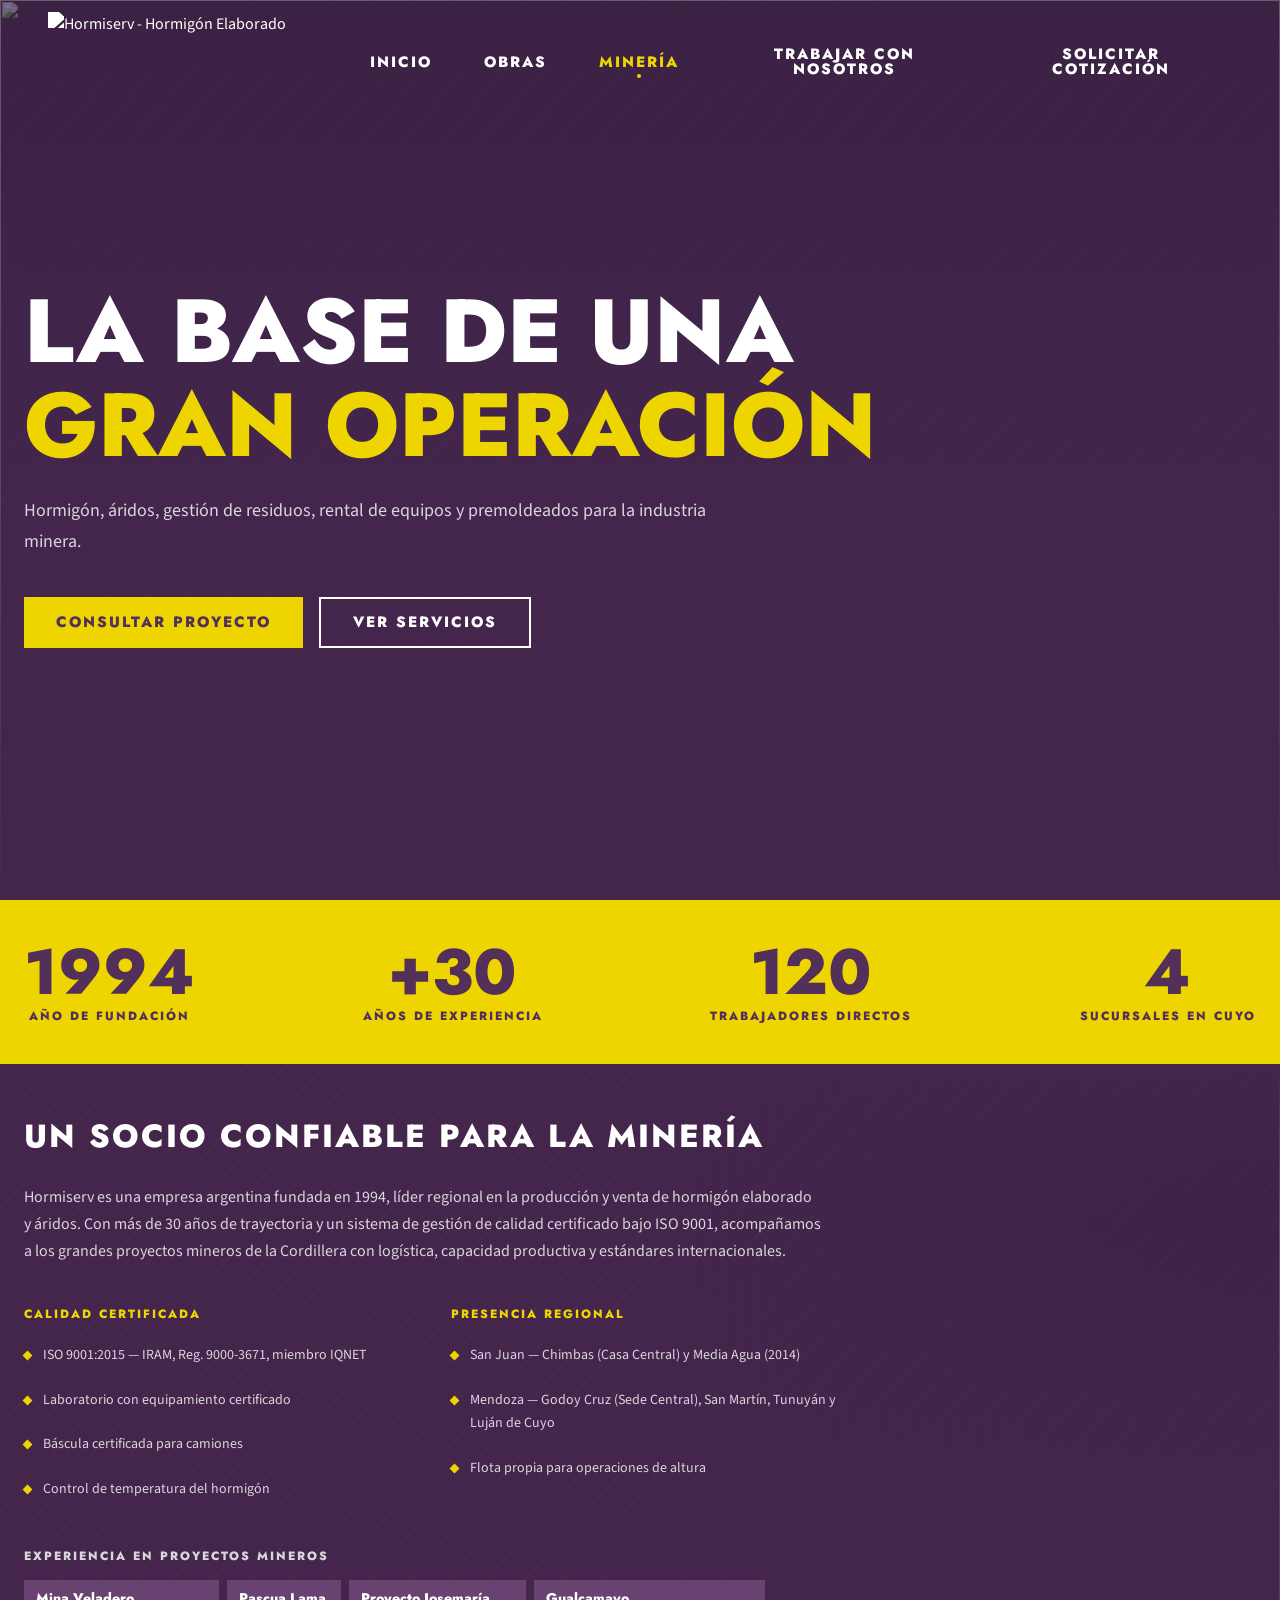
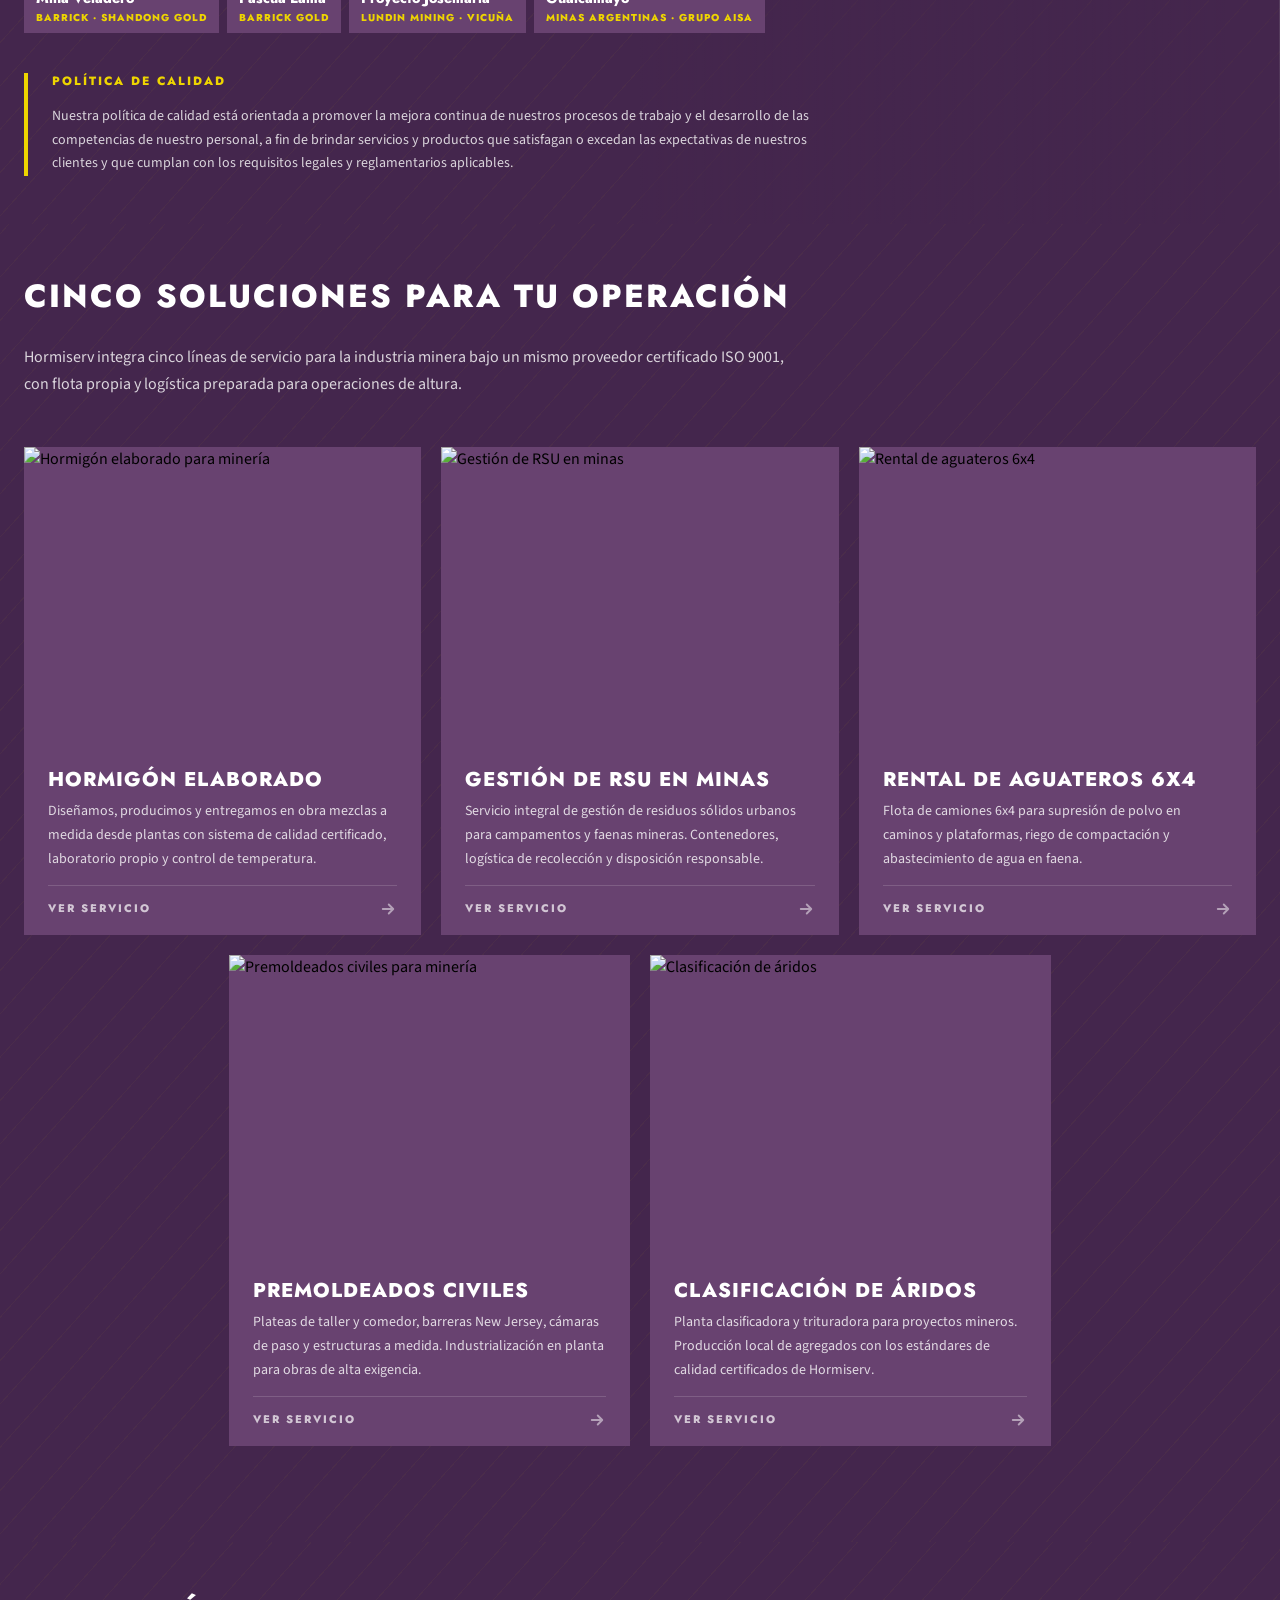
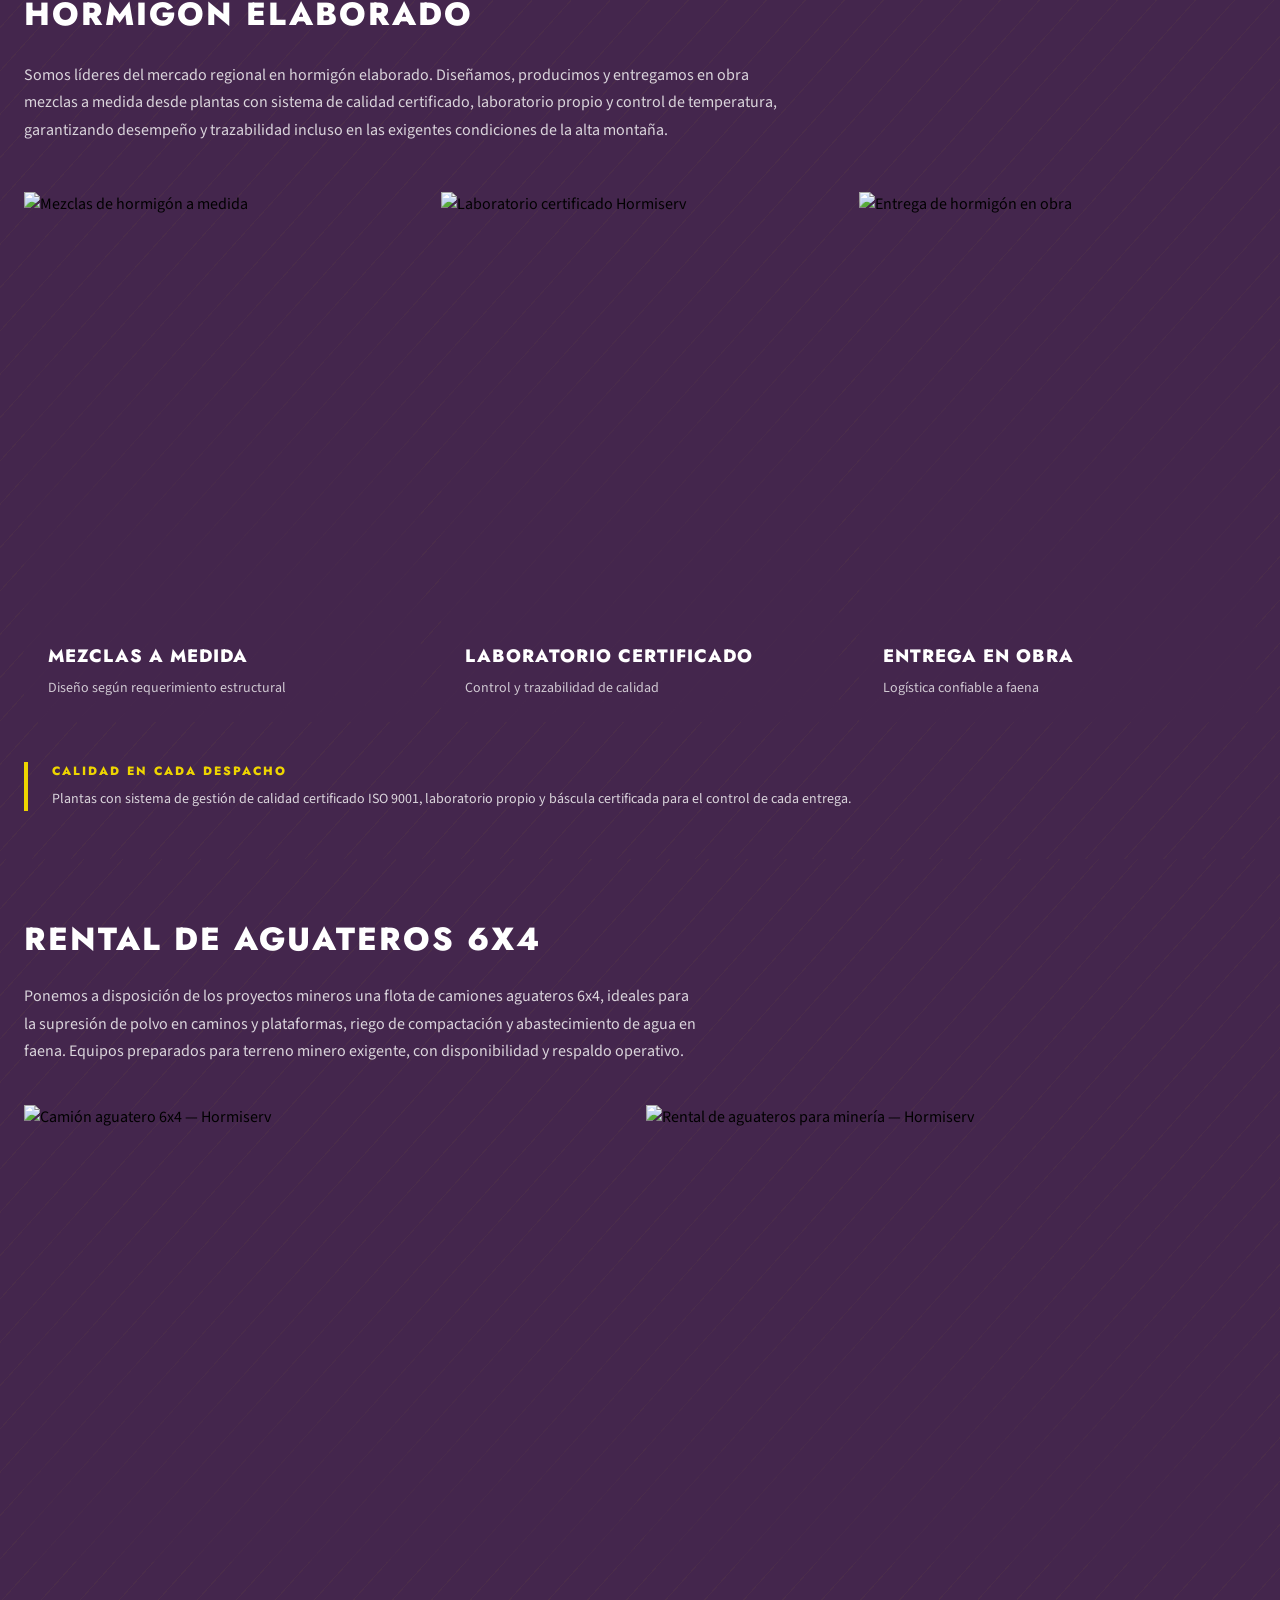
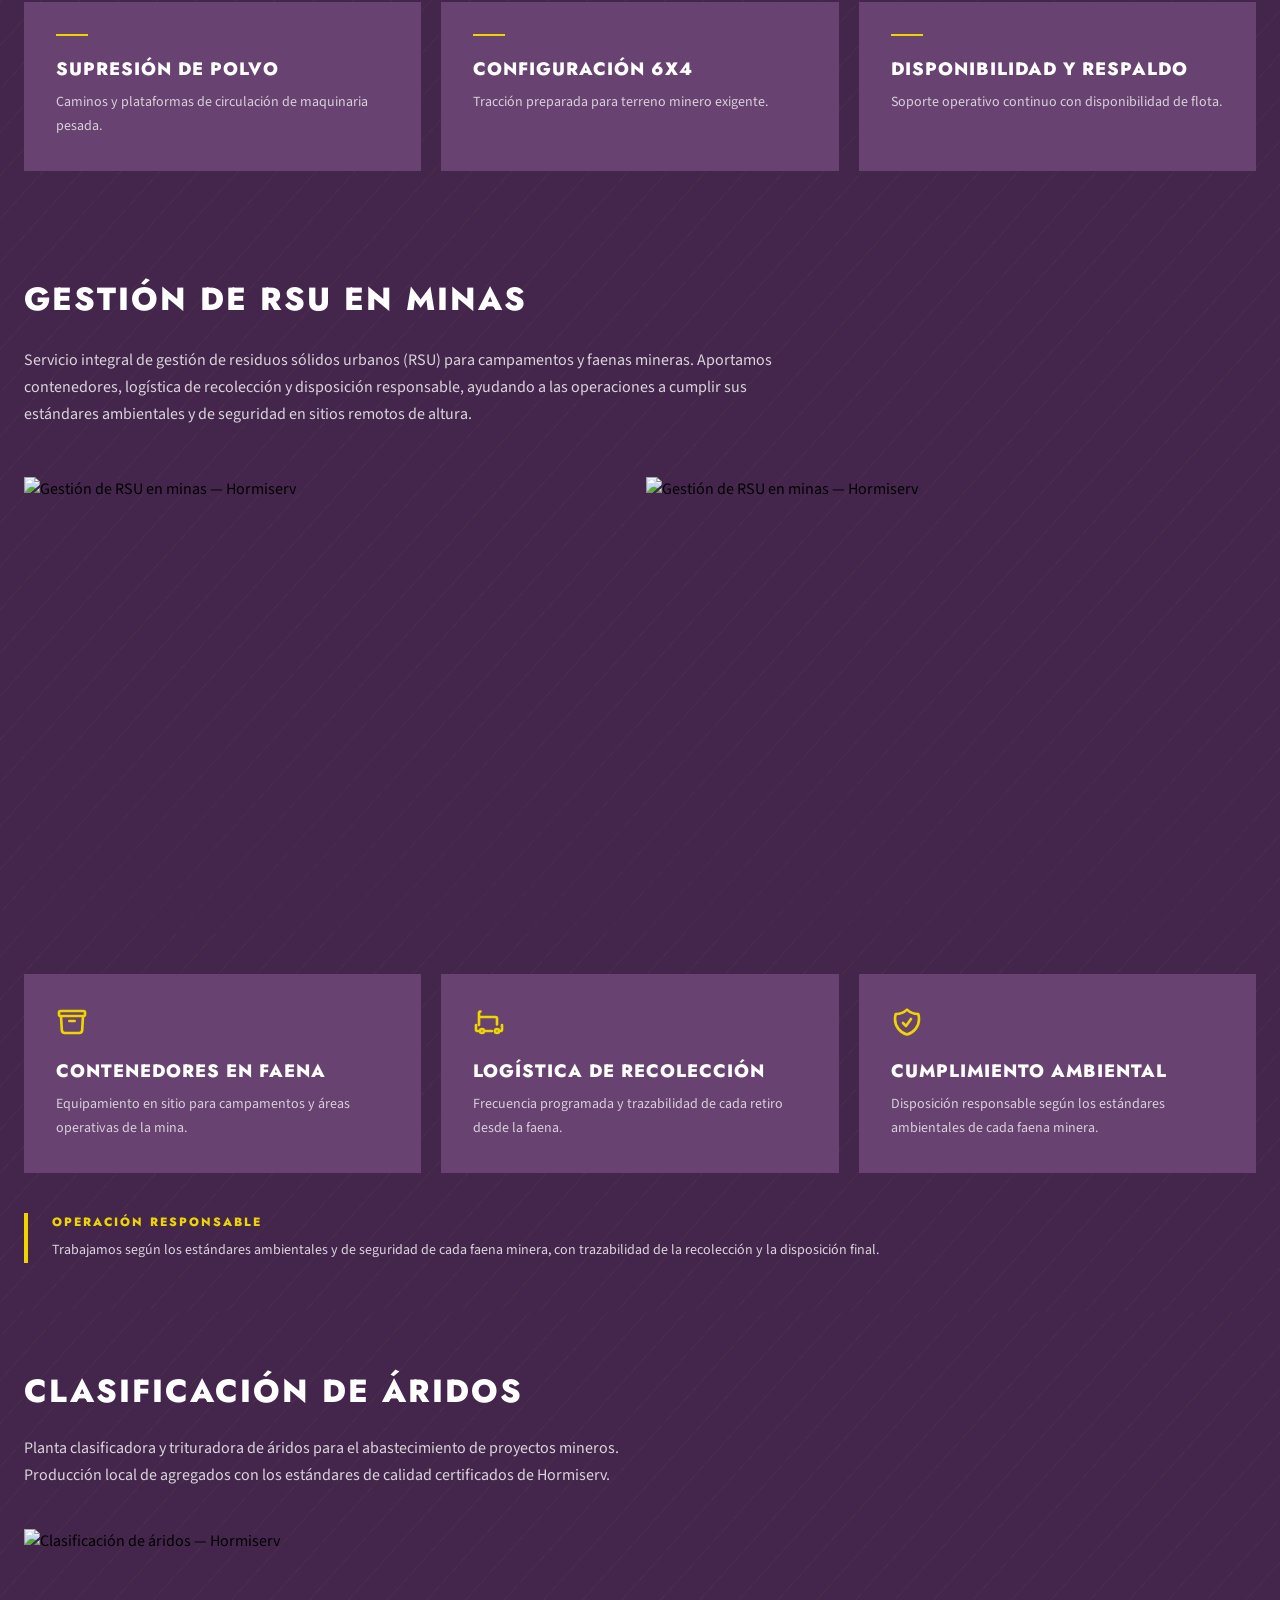
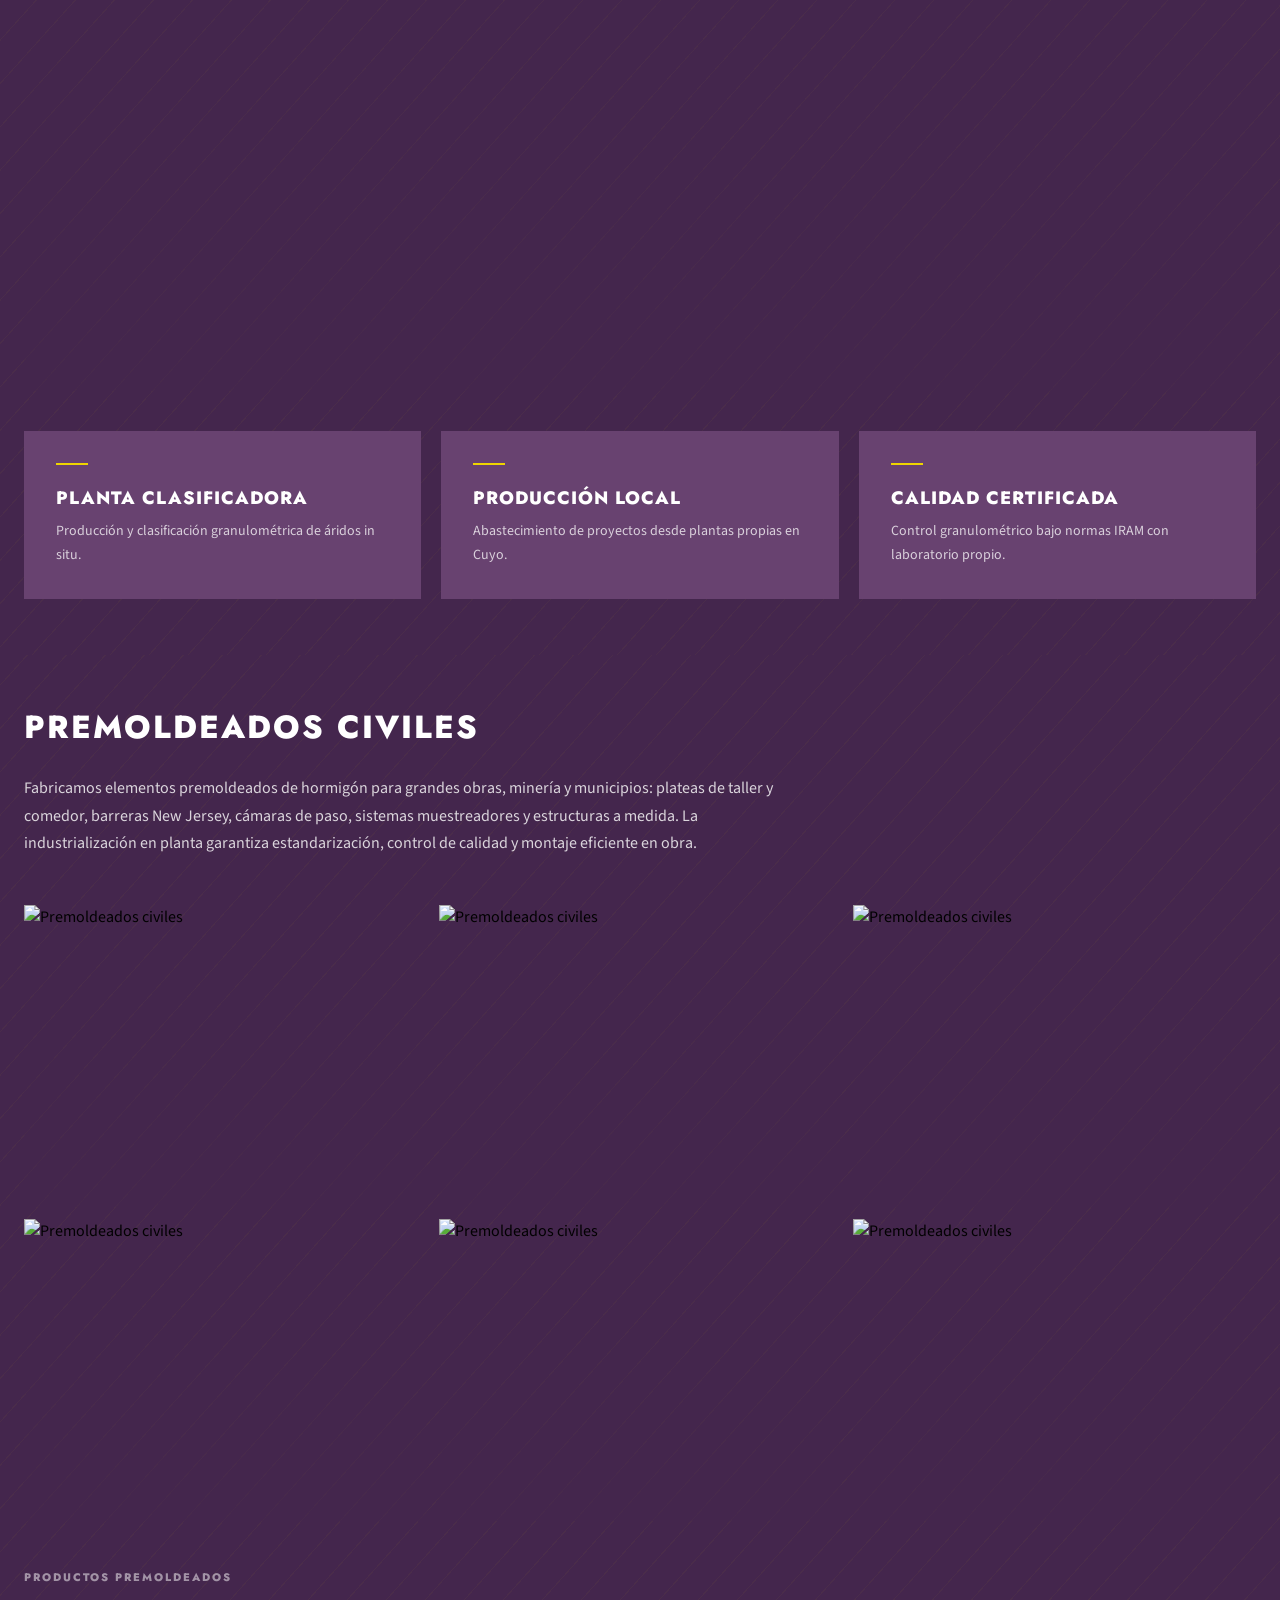
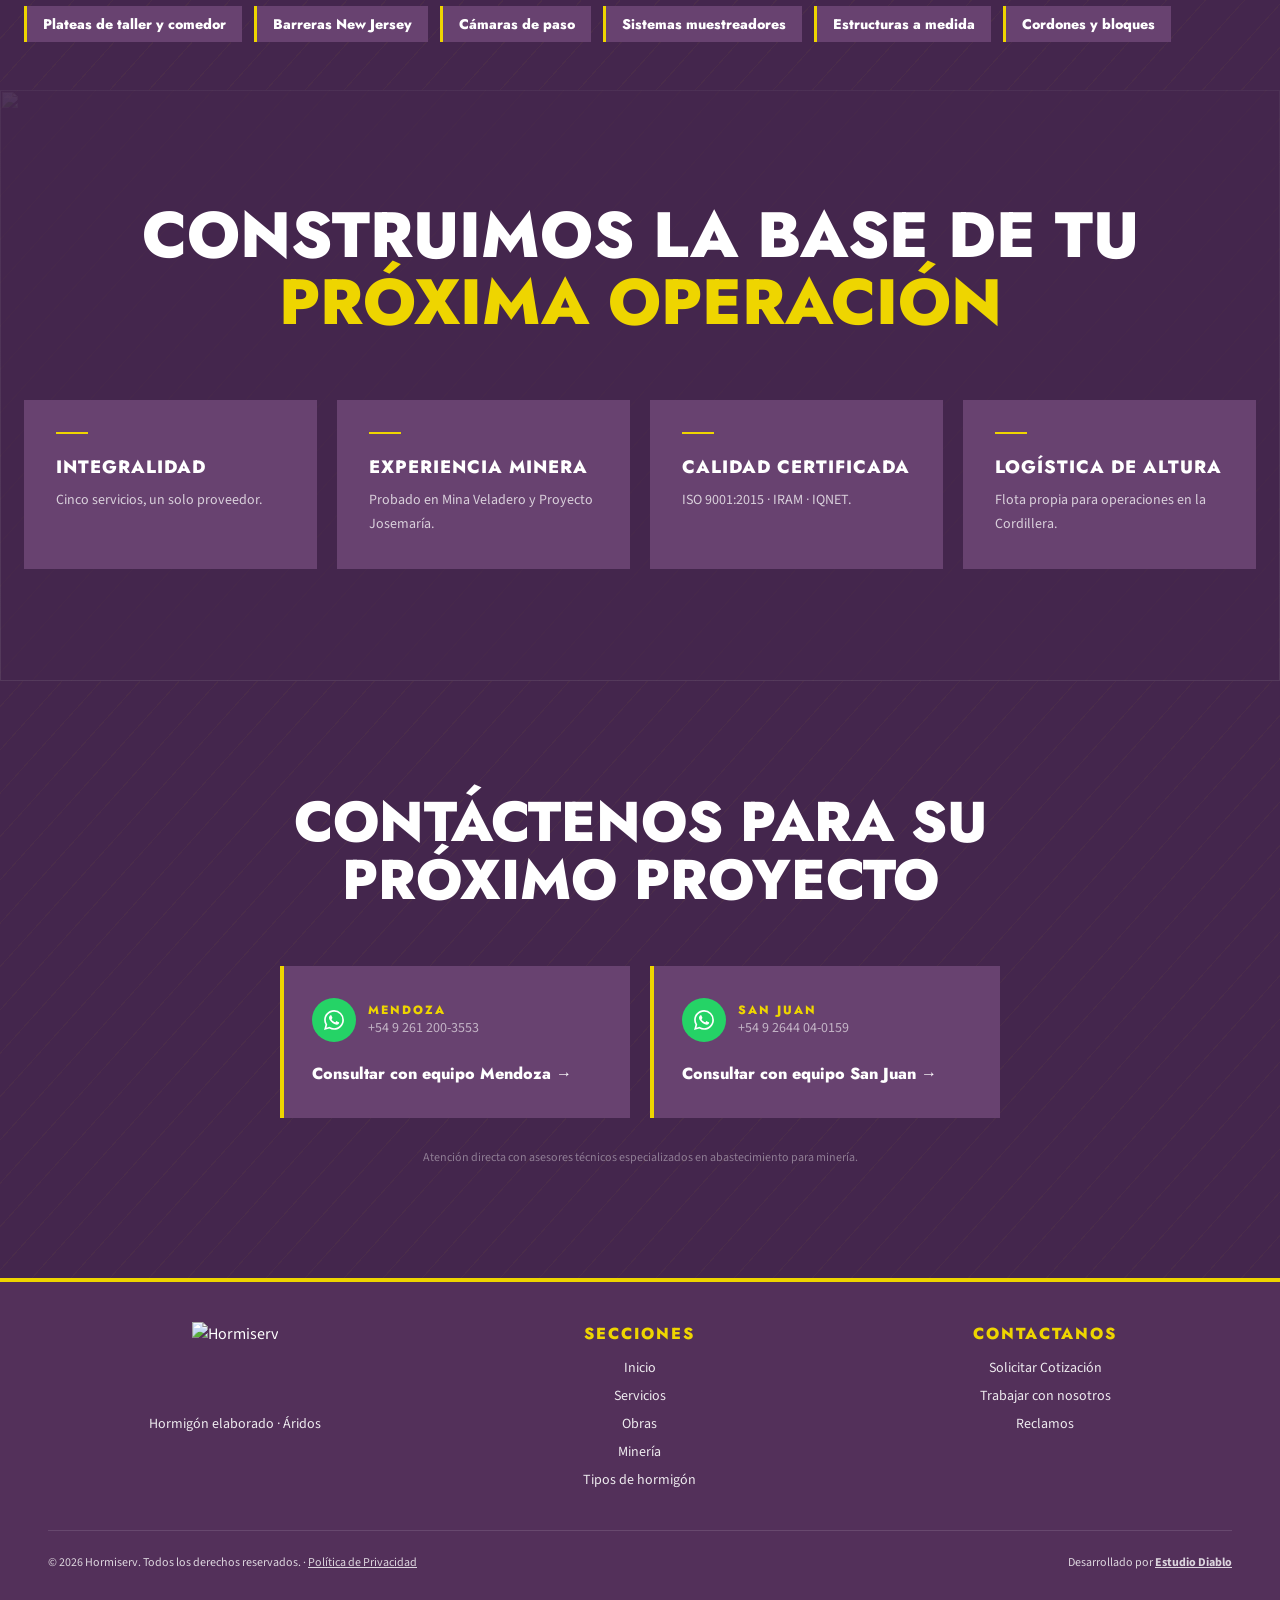
==== commit 043f85d6: "Deploy 2026-10-13 14:26:31" ====
--- a/mineria/index.html
+++ b/mineria/index.html
@@ -21,8 +21,8 @@
   'https://connect.facebook.net/en_US/fbevents.js');
   fbq('init', '1149284534139807');
   fbq('track', 'PageView');
-  </script><noscript><img height="1" width="1" style="display:none" src="https://www.facebook.com/tr?id=1149284534139807&ev=PageView&noscript=1"></noscript><!-- End Meta Pixel Code --><!-- Fuentes (Opcional - ajusta según necesites) --><link href="https://fonts.googleapis.com/css2?family=Source+Sans+3:wght@400;600;700&display=swap" rel="stylesheet"><!-- Slot para estilos/scripts adicionales por página --><link rel="stylesheet" href="/_astro/index.CHJ76UKz.css">
-<link rel="stylesheet" href="/_astro/mineria.BfDIV0fk.css"></head> <body class="overflow-x-hidden">   <header id="main-header" class="fixed top-0 left-0 w-full z-50" data-transparente="true" data-astro-cid-qlfjksao> <nav class="container mx-auto px-6 py-3 flex items-center justify-between" data-astro-cid-qlfjksao> <!-- Logo --> <a href="/" class="flex items-center focus-visible:outline-2 focus-visible:outline-offset-4 focus-visible:outline-hormi-yellow active:opacity-70" data-astro-cid-qlfjksao> <img height="106" width="320" src="/hormiser-320w.png" alt="Hormiserv - Hormigón Elaborado" class="h-15 md:h-25 w-auto on-video" id="logo-img" data-astro-cid-qlfjksao> </a> <!-- Desktop nav (sm+) --> <div class="hidden sm:flex items-center gap-3" data-astro-cid-qlfjksao> <a href="/" class="nav-link relative inline-flex items-center justify-center px-5 py-3 font-display font-extrabold uppercase tracking-[2px] text-[15px] leading-none text-white hover:text-hormi-yellow focus-visible:text-hormi-yellow focus-visible:outline-none active:opacity-70 cursor-pointer" data-astro-cid-qlfjksao>Inicio</a> <a href="/obras/" class="nav-link relative inline-flex items-center justify-center px-5 py-3 font-display font-extrabold uppercase tracking-[2px] text-[15px] leading-none text-white hover:text-hormi-yellow focus-visible:text-hormi-yellow focus-visible:outline-none active:opacity-70 cursor-pointer" data-astro-cid-qlfjksao>Obras</a> <a href="/mineria" class="nav-link relative inline-flex items-center justify-center px-5 py-3 font-display font-extrabold uppercase tracking-[2px] text-[15px] leading-none text-white hover:text-hormi-yellow focus-visible:text-hormi-yellow focus-visible:outline-none active:opacity-70 cursor-pointer active" data-astro-cid-qlfjksao>Minería</a> <button type="button" onclick="window.openJobModal()" class="nav-link relative inline-flex items-center justify-center px-5 py-3 font-display font-extrabold uppercase tracking-[2px] text-[15px] leading-none text-white hover:text-hormi-yellow focus-visible:text-hormi-yellow focus-visible:outline-none active:opacity-70 cursor-pointer" data-astro-cid-qlfjksao>
+  </script><noscript><img height="1" width="1" style="display:none" src="https://www.facebook.com/tr?id=1149284534139807&ev=PageView&noscript=1"></noscript><!-- End Meta Pixel Code --><!-- Fuentes (Opcional - ajusta según necesites) --><link href="https://fonts.googleapis.com/css2?family=Source+Sans+3:wght@400;600;700&display=swap" rel="stylesheet"><!-- Slot para estilos/scripts adicionales por página --><link rel="stylesheet" href="/_astro/index.NPDrQEJP.css">
+<link rel="stylesheet" href="/_astro/mineria.BfDIV0fk.css"></head> <body class="overflow-x-hidden">   <header id="main-header" class="fixed top-0 left-0 w-full z-50" data-transparente="true" data-astro-cid-qlfjksao> <nav class="container mx-auto px-6 lg:px-12 py-3 flex items-center justify-between" data-astro-cid-qlfjksao> <!-- Logo --> <a href="/" class="flex items-center focus-visible:outline-2 focus-visible:outline-offset-4 focus-visible:outline-hormi-yellow active:opacity-70" data-astro-cid-qlfjksao> <img height="106" width="320" src="/hormiser-320w.png" alt="Hormiserv - Hormigón Elaborado" class="h-15 md:h-25 w-auto on-video" id="logo-img" data-astro-cid-qlfjksao> </a> <!-- Desktop nav (sm+) --> <div class="hidden sm:flex items-center gap-3" data-astro-cid-qlfjksao> <a href="/" class="nav-link relative inline-flex items-center justify-center px-5 py-3 font-display font-extrabold uppercase tracking-[2px] text-[15px] leading-none text-white hover:text-hormi-yellow focus-visible:text-hormi-yellow focus-visible:outline-none active:opacity-70 cursor-pointer" data-astro-cid-qlfjksao>Inicio</a> <a href="/obras/" class="nav-link relative inline-flex items-center justify-center px-5 py-3 font-display font-extrabold uppercase tracking-[2px] text-[15px] leading-none text-white hover:text-hormi-yellow focus-visible:text-hormi-yellow focus-visible:outline-none active:opacity-70 cursor-pointer" data-astro-cid-qlfjksao>Obras</a> <a href="/mineria/" class="nav-link relative inline-flex items-center justify-center px-5 py-3 font-display font-extrabold uppercase tracking-[2px] text-[15px] leading-none text-white hover:text-hormi-yellow focus-visible:text-hormi-yellow focus-visible:outline-none active:opacity-70 cursor-pointer active" data-astro-cid-qlfjksao>Minería</a> <button type="button" onclick="window.openJobModal()" class="nav-link relative inline-flex items-center justify-center px-5 py-3 font-display font-extrabold uppercase tracking-[2px] text-[15px] leading-none text-white hover:text-hormi-yellow focus-visible:text-hormi-yellow focus-visible:outline-none active:opacity-70 cursor-pointer" data-astro-cid-qlfjksao>
 Trabajar con nosotros
 </button> <button type="button" onclick="window.openQuotationModal()" class="nav-link relative inline-flex items-center justify-center px-5 py-3 font-display font-extrabold uppercase tracking-[2px] text-[15px] leading-none text-white hover:text-hormi-yellow focus-visible:text-hormi-yellow focus-visible:outline-none active:opacity-70 cursor-pointer" data-astro-cid-qlfjksao>
 Solicitar Cotización
@@ -30,7 +30,7 @@
 Inicio
 <svg class="w-4 h-4 opacity-40" fill="none" stroke="currentColor" viewBox="0 0 24 24" data-astro-cid-qlfjksao> <path stroke-linecap="round" stroke-linejoin="round" stroke-width="2" d="M9 5l7 7-7 7" data-astro-cid-qlfjksao></path> </svg> </a> <a href="/obras/" id="mobile-link-obras" class="flex items-center justify-between w-full px-4 py-4 text-left font-display font-extrabold uppercase tracking-[2px] text-[15px] hover:bg-white/10 active:bg-white/15 focus-visible:outline-2 focus-visible:-outline-offset-2 focus-visible:outline-hormi-yellow cursor-pointer text-white" data-astro-cid-qlfjksao>
 Obras
-<svg class="w-4 h-4 opacity-40" fill="none" stroke="currentColor" viewBox="0 0 24 24" data-astro-cid-qlfjksao> <path stroke-linecap="round" stroke-linejoin="round" stroke-width="2" d="M9 5l7 7-7 7" data-astro-cid-qlfjksao></path> </svg> </a> <a href="/mineria" id="mobile-link-mineria" class="flex items-center justify-between w-full px-4 py-4 text-left font-display font-extrabold uppercase tracking-[2px] text-[15px] hover:bg-white/10 active:bg-white/15 focus-visible:outline-2 focus-visible:-outline-offset-2 focus-visible:outline-hormi-yellow cursor-pointer text-hormi-yellow" data-astro-cid-qlfjksao>
+<svg class="w-4 h-4 opacity-40" fill="none" stroke="currentColor" viewBox="0 0 24 24" data-astro-cid-qlfjksao> <path stroke-linecap="round" stroke-linejoin="round" stroke-width="2" d="M9 5l7 7-7 7" data-astro-cid-qlfjksao></path> </svg> </a> <a href="/mineria/" id="mobile-link-mineria" class="flex items-center justify-between w-full px-4 py-4 text-left font-display font-extrabold uppercase tracking-[2px] text-[15px] hover:bg-white/10 active:bg-white/15 focus-visible:outline-2 focus-visible:-outline-offset-2 focus-visible:outline-hormi-yellow cursor-pointer text-hormi-yellow" data-astro-cid-qlfjksao>
 Minería
 <svg class="w-4 h-4 opacity-40" fill="none" stroke="currentColor" viewBox="0 0 24 24" data-astro-cid-qlfjksao> <path stroke-linecap="round" stroke-linejoin="round" stroke-width="2" d="M9 5l7 7-7 7" data-astro-cid-qlfjksao></path> </svg> </a> <button type="button" id="mobile-btn-jobs" class="flex items-center justify-between w-full px-4 py-4 text-left font-display font-extrabold uppercase tracking-[2px] text-[15px] hover:bg-white/10 active:bg-white/15 focus-visible:outline-2 focus-visible:-outline-offset-2 focus-visible:outline-hormi-yellow cursor-pointer text-white" data-astro-cid-qlfjksao>
 Trabajar con nosotros
@@ -82,7 +82,7 @@
 Atención directa con asesores técnicos especializados en abastecimiento para minería.
 </p> </div> </section>  <footer class="bg-hormi-purple-deep text-white"> <div class="h-1 w-full bg-hormi-yellow"></div> <div class="container mx-auto px-6 lg:px-12 pb-10 pt-10">  <div class="grid gap-8 md:grid-cols-3"> <div class="text-center flex flex-col items-center"> <img src="/hormiser-320w.png" alt="Hormiserv" class="h-20 w-auto" loading="lazy"> <p class="mt-3 text-sm opacity-90">
 Hormigón elaborado · Áridos
-</p> </div> <div class="text-center flex flex-col items-center"> <p class="font-display font-extrabold uppercase tracking-[2px] text-hormi-yellow">Secciones</p> <ul class="mt-3 space-y-2 text-sm opacity-90"> <li><a class="hover:underline focus-visible:underline focus-visible:outline-none active:opacity-70 cursor-pointer" href="/#inicio">Inicio</a></li> <li><a class="hover:underline focus-visible:underline focus-visible:outline-none active:opacity-70 cursor-pointer" href="/#servicios">Servicios</a></li> <li><a class="hover:underline focus-visible:underline focus-visible:outline-none active:opacity-70 cursor-pointer" href="/obras/">Obras</a></li> <li><a class="hover:underline focus-visible:underline focus-visible:outline-none active:opacity-70 cursor-pointer" href="/mineria">Minería</a></li> <li><a class="hover:underline focus-visible:underline focus-visible:outline-none active:opacity-70 cursor-pointer" href="/tipos-de-hormigon/">Tipos de hormigón</a></li> </ul> </div> <div class="text-center flex flex-col items-center"> <p class="font-display font-extrabold uppercase tracking-[2px] text-hormi-yellow">Contactanos</p> <ul class="mt-3 space-y-2 text-sm opacity-90"> <li><button type="button" onclick="window.openQuotationModal()" class="hover:underline focus-visible:underline focus-visible:outline-none active:opacity-70 cursor-pointer">Solicitar Cotización</button></li> <li><button type="button" onclick="window.openJobModal()" class="hover:underline focus-visible:underline focus-visible:outline-none active:opacity-70 cursor-pointer">Trabajar con nosotros</button></li> <li><button type="button" onclick="window.openComplaintModal()" class="hover:underline focus-visible:underline focus-visible:outline-none active:opacity-70 cursor-pointer">Reclamos</button></li> </ul> </div> </div> <div class="mt-10 border-t border-white/15 pt-6 text-xs opacity-80 flex flex-col gap-2 md:flex-row md:items-center md:justify-between"> <p>© 2026 Hormiserv. Todos los derechos reservados. · <a class="underline hover:no-underline focus-visible:outline-2 focus-visible:outline-offset-2 focus-visible:outline-hormi-yellow active:opacity-70" href="/politica-de-privacidad">Política de Privacidad</a></p> <p>Desarrollado por <a class="underline hover:no-underline focus-visible:outline-2 focus-visible:outline-offset-2 focus-visible:outline-hormi-yellow active:opacity-70 font-bold" href="https://estudiodiablo.com.ar/" target="_blank" rel="noopener">Estudio Diablo</a></p> </div> </div> </footer>  <!-- Quotation Modal — wizard: provincia → planta → formulario → éxito.
+</p> </div> <div class="text-center flex flex-col items-center"> <p class="font-display font-extrabold uppercase tracking-[2px] text-hormi-yellow">Secciones</p> <ul class="mt-3 space-y-2 text-sm opacity-90"> <li><a class="hover:underline focus-visible:underline focus-visible:outline-none active:opacity-70 cursor-pointer" href="/#inicio">Inicio</a></li> <li><a class="hover:underline focus-visible:underline focus-visible:outline-none active:opacity-70 cursor-pointer" href="/#servicios">Servicios</a></li> <li><a class="hover:underline focus-visible:underline focus-visible:outline-none active:opacity-70 cursor-pointer" href="/obras/">Obras</a></li> <li><a class="hover:underline focus-visible:underline focus-visible:outline-none active:opacity-70 cursor-pointer" href="/mineria/">Minería</a></li> <li><a class="hover:underline focus-visible:underline focus-visible:outline-none active:opacity-70 cursor-pointer" href="/tipos-de-hormigon/">Tipos de hormigón</a></li> </ul> </div> <div class="text-center flex flex-col items-center"> <p class="font-display font-extrabold uppercase tracking-[2px] text-hormi-yellow">Contactanos</p> <ul class="mt-3 space-y-2 text-sm opacity-90"> <li><button type="button" onclick="window.openQuotationModal()" class="hover:underline focus-visible:underline focus-visible:outline-none active:opacity-70 cursor-pointer">Solicitar Cotización</button></li> <li><button type="button" onclick="window.openJobModal()" class="hover:underline focus-visible:underline focus-visible:outline-none active:opacity-70 cursor-pointer">Trabajar con nosotros</button></li> <li><button type="button" onclick="window.openComplaintModal()" class="hover:underline focus-visible:underline focus-visible:outline-none active:opacity-70 cursor-pointer">Reclamos</button></li> </ul> </div> </div> <div class="mt-10 border-t border-white/15 pt-6 text-xs opacity-80 flex flex-col gap-2 md:flex-row md:items-center md:justify-between"> <p>© 2026 Hormiserv. Todos los derechos reservados. · <a class="underline hover:no-underline focus-visible:outline-2 focus-visible:outline-offset-2 focus-visible:outline-hormi-yellow active:opacity-70" href="/politica-de-privacidad">Política de Privacidad</a></p> <p>Desarrollado por <a class="underline hover:no-underline focus-visible:outline-2 focus-visible:outline-offset-2 focus-visible:outline-hormi-yellow active:opacity-70 font-bold" href="https://estudiodiablo.com.ar/" target="_blank" rel="noopener">Estudio Diablo</a></p> </div> </div> </footer>  <!-- Quotation Modal — wizard: provincia → planta → formulario → éxito.
      Estilos compartidos (.modal-*, .opcion-modal*, .campo*) en global.css. --><div id="quotation-modal" class="modal-fondo fixed inset-0 z-50 hidden items-center justify-center overflow-y-auto p-4" role="dialog" aria-modal="true" aria-labelledby="qmodal-title" data-astro-cid-ljgbophg> <div class="modal-caja max-w-lg sm:mx-4" data-astro-cid-ljgbophg> <!-- ───── STEP 1: Provincia ───── --> <div id="qstep-1" class="quotation-step flex-1 flex flex-col min-h-0" data-astro-cid-ljgbophg> <div class="modal-cabecera" data-astro-cid-ljgbophg> <h2 id="qmodal-title" class="modal-titulo" data-astro-cid-ljgbophg>Solicitar Cotización</h2> <p class="modal-bajada" data-astro-cid-ljgbophg>Seleccioná tu provincia</p> </div> <div class="modal-cuerpo space-y-3" data-astro-cid-ljgbophg> <button type="button" data-province-id="mendoza" data-province-label="Mendoza" data-plant-count="4" class="province-btn opcion-modal" data-astro-cid-ljgbophg> <div class="flex items-center justify-between" data-astro-cid-ljgbophg> <div data-astro-cid-ljgbophg> <div class="opcion-modal-titulo" data-astro-cid-ljgbophg>Mendoza</div> <div class="opcion-modal-detalle" data-astro-cid-ljgbophg> 4 plantas disponibles </div> </div> <svg class="opcion-modal-flecha" fill="none" stroke="currentColor" viewBox="0 0 24 24" aria-hidden="true" data-astro-cid-ljgbophg> <path stroke-linecap="round" stroke-linejoin="round" stroke-width="2" d="M9 5l7 7-7 7" data-astro-cid-ljgbophg></path> </svg> </div> </button><button type="button" data-province-id="san-juan" data-province-label="San Juan" data-plant-count="1" class="province-btn opcion-modal" data-astro-cid-ljgbophg> <div class="flex items-center justify-between" data-astro-cid-ljgbophg> <div data-astro-cid-ljgbophg> <div class="opcion-modal-titulo" data-astro-cid-ljgbophg>San Juan</div> <div class="opcion-modal-detalle" data-astro-cid-ljgbophg> 1 planta disponible </div> </div> <svg class="opcion-modal-flecha" fill="none" stroke="currentColor" viewBox="0 0 24 24" aria-hidden="true" data-astro-cid-ljgbophg> <path stroke-linecap="round" stroke-linejoin="round" stroke-width="2" d="M9 5l7 7-7 7" data-astro-cid-ljgbophg></path> </svg> </div> </button> </div> <div class="modal-pie justify-end" data-astro-cid-ljgbophg> <button type="button" class="q-cancel modal-accion" data-astro-cid-ljgbophg>Cancelar</button> </div> </div> <!-- ───── STEP 2: Planta ───── --> <div id="qstep-2" class="quotation-step hidden flex-1 flex-col min-h-0" data-astro-cid-ljgbophg> <div class="modal-cabecera" data-astro-cid-ljgbophg> <h2 class="modal-titulo" data-astro-cid-ljgbophg>Seleccioná tu planta</h2> <p class="modal-bajada" data-astro-cid-ljgbophg>Elegí la más cercana a tu obra</p> </div> <div class="modal-cuerpo space-y-3" data-astro-cid-ljgbophg> <button type="button" data-province-id="mendoza" data-plant-id="sede-central" data-plant-name="Hormiserv Mendoza" data-plant-whatsapp="5492612003553" data-plant-address="Godoy Cruz, Mendoza" class="plant-btn opcion-modal hidden" data-astro-cid-ljgbophg> <div class="flex items-center justify-between" data-astro-cid-ljgbophg> <div data-astro-cid-ljgbophg> <div class="opcion-modal-titulo" data-astro-cid-ljgbophg>Hormiserv Mendoza</div> <div class="opcion-modal-detalle flex items-center gap-1.5" data-astro-cid-ljgbophg> <svg class="w-3.5 h-3.5 shrink-0" fill="none" stroke="currentColor" viewBox="0 0 24 24" aria-hidden="true" data-astro-cid-ljgbophg> <path stroke-linecap="round" stroke-linejoin="round" stroke-width="2" d="M17.657 16.657L13.414 20.9a1.998 1.998 0 01-2.827 0l-4.244-4.243a8 8 0 1111.314 0z" data-astro-cid-ljgbophg></path> <path stroke-linecap="round" stroke-linejoin="round" stroke-width="2" d="M15 11a3 3 0 11-6 0 3 3 0 016 0z" data-astro-cid-ljgbophg></path> </svg> Godoy Cruz, Mendoza </div> </div> <svg class="opcion-modal-flecha ml-4" fill="none" stroke="currentColor" viewBox="0 0 24 24" aria-hidden="true" data-astro-cid-ljgbophg> <path stroke-linecap="round" stroke-linejoin="round" stroke-width="2" d="M9 5l7 7-7 7" data-astro-cid-ljgbophg></path> </svg> </div> </button><button type="button" data-province-id="mendoza" data-plant-id="san-martin" data-plant-name="San Martín" data-plant-whatsapp="5492613698767" data-plant-address="San Martín, Mendoza" class="plant-btn opcion-modal hidden" data-astro-cid-ljgbophg> <div class="flex items-center justify-between" data-astro-cid-ljgbophg> <div data-astro-cid-ljgbophg> <div class="opcion-modal-titulo" data-astro-cid-ljgbophg>San Martín</div> <div class="opcion-modal-detalle flex items-center gap-1.5" data-astro-cid-ljgbophg> <svg class="w-3.5 h-3.5 shrink-0" fill="none" stroke="currentColor" viewBox="0 0 24 24" aria-hidden="true" data-astro-cid-ljgbophg> <path stroke-linecap="round" stroke-linejoin="round" stroke-width="2" d="M17.657 16.657L13.414 20.9a1.998 1.998 0 01-2.827 0l-4.244-4.243a8 8 0 1111.314 0z" data-astro-cid-ljgbophg></path> <path stroke-linecap="round" stroke-linejoin="round" stroke-width="2" d="M15 11a3 3 0 11-6 0 3 3 0 016 0z" data-astro-cid-ljgbophg></path> </svg> San Martín, Mendoza </div> </div> <svg class="opcion-modal-flecha ml-4" fill="none" stroke="currentColor" viewBox="0 0 24 24" aria-hidden="true" data-astro-cid-ljgbophg> <path stroke-linecap="round" stroke-linejoin="round" stroke-width="2" d="M9 5l7 7-7 7" data-astro-cid-ljgbophg></path> </svg> </div> </button><button type="button" data-province-id="mendoza" data-plant-id="lujan" data-plant-name="Luján de Cuyo" data-plant-whatsapp="5492612003553" data-plant-address="Luján de Cuyo, Mendoza" class="plant-btn opcion-modal hidden" data-astro-cid-ljgbophg> <div class="flex items-center justify-between" data-astro-cid-ljgbophg> <div data-astro-cid-ljgbophg> <div class="opcion-modal-titulo" data-astro-cid-ljgbophg>Luján de Cuyo</div> <div class="opcion-modal-detalle flex items-center gap-1.5" data-astro-cid-ljgbophg> <svg class="w-3.5 h-3.5 shrink-0" fill="none" stroke="currentColor" viewBox="0 0 24 24" aria-hidden="true" data-astro-cid-ljgbophg> <path stroke-linecap="round" stroke-linejoin="round" stroke-width="2" d="M17.657 16.657L13.414 20.9a1.998 1.998 0 01-2.827 0l-4.244-4.243a8 8 0 1111.314 0z" data-astro-cid-ljgbophg></path> <path stroke-linecap="round" stroke-linejoin="round" stroke-width="2" d="M15 11a3 3 0 11-6 0 3 3 0 016 0z" data-astro-cid-ljgbophg></path> </svg> Luján de Cuyo, Mendoza </div> </div> <svg class="opcion-modal-flecha ml-4" fill="none" stroke="currentColor" viewBox="0 0 24 24" aria-hidden="true" data-astro-cid-ljgbophg> <path stroke-linecap="round" stroke-linejoin="round" stroke-width="2" d="M9 5l7 7-7 7" data-astro-cid-ljgbophg></path> </svg> </div> </button><button type="button" data-province-id="mendoza" data-plant-id="valle-uco" data-plant-name="Valle de Uco" data-plant-whatsapp="5492615508841" data-plant-address="Valle de Uco, Mendoza" class="plant-btn opcion-modal hidden" data-astro-cid-ljgbophg> <div class="flex items-center justify-between" data-astro-cid-ljgbophg> <div data-astro-cid-ljgbophg> <div class="opcion-modal-titulo" data-astro-cid-ljgbophg>Valle de Uco</div> <div class="opcion-modal-detalle flex items-center gap-1.5" data-astro-cid-ljgbophg> <svg class="w-3.5 h-3.5 shrink-0" fill="none" stroke="currentColor" viewBox="0 0 24 24" aria-hidden="true" data-astro-cid-ljgbophg> <path stroke-linecap="round" stroke-linejoin="round" stroke-width="2" d="M17.657 16.657L13.414 20.9a1.998 1.998 0 01-2.827 0l-4.244-4.243a8 8 0 1111.314 0z" data-astro-cid-ljgbophg></path> <path stroke-linecap="round" stroke-linejoin="round" stroke-width="2" d="M15 11a3 3 0 11-6 0 3 3 0 016 0z" data-astro-cid-ljgbophg></path> </svg> Valle de Uco, Mendoza </div> </div> <svg class="opcion-modal-flecha ml-4" fill="none" stroke="currentColor" viewBox="0 0 24 24" aria-hidden="true" data-astro-cid-ljgbophg> <path stroke-linecap="round" stroke-linejoin="round" stroke-width="2" d="M9 5l7 7-7 7" data-astro-cid-ljgbophg></path> </svg> </div> </button><button type="button" data-province-id="san-juan" data-plant-id="san-juan-central" data-plant-name="Hormiserv San Juan" data-plant-whatsapp="5492645669337" data-plant-address="San Juan Capital" class="plant-btn opcion-modal hidden" data-astro-cid-ljgbophg> <div class="flex items-center justify-between" data-astro-cid-ljgbophg> <div data-astro-cid-ljgbophg> <div class="opcion-modal-titulo" data-astro-cid-ljgbophg>Hormiserv San Juan</div> <div class="opcion-modal-detalle flex items-center gap-1.5" data-astro-cid-ljgbophg> <svg class="w-3.5 h-3.5 shrink-0" fill="none" stroke="currentColor" viewBox="0 0 24 24" aria-hidden="true" data-astro-cid-ljgbophg> <path stroke-linecap="round" stroke-linejoin="round" stroke-width="2" d="M17.657 16.657L13.414 20.9a1.998 1.998 0 01-2.827 0l-4.244-4.243a8 8 0 1111.314 0z" data-astro-cid-ljgbophg></path> <path stroke-linecap="round" stroke-linejoin="round" stroke-width="2" d="M15 11a3 3 0 11-6 0 3 3 0 016 0z" data-astro-cid-ljgbophg></path> </svg> San Juan Capital </div> </div> <svg class="opcion-modal-flecha ml-4" fill="none" stroke="currentColor" viewBox="0 0 24 24" aria-hidden="true" data-astro-cid-ljgbophg> <path stroke-linecap="round" stroke-linejoin="round" stroke-width="2" d="M9 5l7 7-7 7" data-astro-cid-ljgbophg></path> </svg> </div> </button> </div> <div class="modal-pie justify-between" data-astro-cid-ljgbophg> <button type="button" id="qback-2" class="modal-accion" data-astro-cid-ljgbophg> <svg class="w-4 h-4" fill="none" stroke="currentColor" viewBox="0 0 24 24" aria-hidden="true" data-astro-cid-ljgbophg> <path stroke-linecap="round" stroke-linejoin="round" stroke-width="2" d="M15 19l-7-7 7-7" data-astro-cid-ljgbophg></path> </svg>
 Volver
 </button> <button type="button" class="q-cancel modal-accion" data-astro-cid-ljgbophg>Cancelar</button> </div> </div> <!-- ───── STEP 3: Formulario ───── --> <div id="qstep-3" class="quotation-step hidden flex-1 flex-col min-h-0" data-astro-cid-ljgbophg> <div class="modal-cabecera" data-astro-cid-ljgbophg> <h2 class="modal-titulo" data-astro-cid-ljgbophg>Tu cotización</h2> <div class="modal-bajada flex items-center gap-2" data-astro-cid-ljgbophg> <span id="step3-subtitle" data-astro-cid-ljgbophg></span> <button type="button" id="qchange-plant" class="text-hormi-yellow text-xs font-semibold underline underline-offset-2 hover:no-underline active:opacity-70 focus-visible:outline-2 focus-visible:outline-offset-2 focus-visible:outline-hormi-yellow cursor-pointer" data-astro-cid-ljgbophg>
@@ -107,7 +107,7 @@
 Volver
 </button> <button type="button" class="c-cancel modal-accion" data-astro-cid-bnnh5fqq>Cancelar</button> </div> </div> <!-- ───── STEP 3: Formulario ───── --> <div id="cstep-3" class="complaint-step hidden flex-1 flex-col min-h-0" data-astro-cid-bnnh5fqq> <div class="modal-cabecera" data-astro-cid-bnnh5fqq> <h2 class="modal-titulo" data-astro-cid-bnnh5fqq>Reclamos</h2> <div class="modal-bajada flex items-center gap-2" data-astro-cid-bnnh5fqq> <span id="cstep3-subtitle" data-astro-cid-bnnh5fqq></span> <button type="button" id="cchange-plant" class="text-hormi-yellow text-xs font-semibold underline underline-offset-2 hover:no-underline active:opacity-70 focus-visible:outline-2 focus-visible:outline-offset-2 focus-visible:outline-hormi-yellow cursor-pointer" data-astro-cid-bnnh5fqq>
 Cambiar
-</button> </div> </div> <div class="modal-cuerpo" data-astro-cid-bnnh5fqq> <form id="complaint-form" class="space-y-4"> <!-- Honeypot anti-spam (no visible para personas) --> <input type="text" name="botcheck" tabindex="-1" autocomplete="off" class="absolute left-[-9999px] w-px h-px opacity-0" aria-hidden="true"> <!-- Nombre --> <div> <label for="complaint-name" class="campo-label">
+</button> </div> </div> <div class="modal-cuerpo" data-astro-cid-bnnh5fqq> <form id="complaint-form" class="space-y-4"> <!-- Honeypot anti-spam (no visible para personas) --> <input type="text" name="botcheck" tabindex="-1" autocomplete="off" class="absolute -left-2500 w-px h-px opacity-0" aria-hidden="true"> <!-- Nombre --> <div> <label for="complaint-name" class="campo-label">
 Nombre <span class="campo-requerido">*</span> </label> <input type="text" id="complaint-name" name="name" placeholder="Tu nombre completo" autocomplete="name" required maxlength="100" class="campo"> </div> <div class="grid gap-4 sm:grid-cols-2"> <!-- Email --> <div class="w-full"> <label for="complaint-email" class="campo-label">
 Email <span class="campo-requerido">*</span> </label> <input type="email" id="complaint-email" name="email" placeholder="tu@email.com" autocomplete="email" required maxlength="100" class="campo"> </div> <!-- Teléfono --> <div class="w-full"> <label for="complaint-phone" class="campo-label">
 Teléfono <span class="campo-requerido">*</span> </label> <input type="tel" id="complaint-phone" name="phone" placeholder="Ej: 261..." autocomplete="tel" required maxlength="30" class="campo"> </div> </div> <!-- Fecha del hecho --> <div> <label for="complaint-incident-date" class="campo-label">
@@ -117,7 +117,7 @@
 Contanos qué pasó <span class="campo-requerido">*</span> </label> <textarea id="complaint-message" name="message" rows="5" placeholder="Describí el reclamo con el mayor detalle posible..." required maxlength="2000" class="campo resize-none"></textarea> </div> <!-- Estado de envío --> <div id="complaint-form-status" class="hidden"></div> <p class="campo-ayuda text-center"> <span class="campo-requerido">*</span> Campos obligatorios
 </p> </form> <script type="module">const E="estado-exito",s="estado-error",r="reclamos@hormiserv.com.ar";function a(e,t,o){e.className=t,e.textContent=o,e.classList.remove("hidden"),e.scrollIntoView({behavior:"smooth",block:"nearest"})}function q(){const e=document.getElementById("complaint-form");if(!e)return;const t=document.getElementById("complaint-form-status"),o=document.getElementById("complaint-submit-btn"),n=o?.querySelector("[data-label]")??o,l=n?.textContent??"Enviar reclamo",m=e.querySelector('[name="incident_date"]');m&&(m.max=new Date().toISOString().split("T")[0]),e.addEventListener("submit",async u=>{if(u.preventDefault(),e.querySelector('[name="botcheck"]').value||!e.reportValidity())return;const d="939b57c1-2047-4e6f-82c0-bf3064f5c38a",b=e.querySelector('[name="name"]').value.trim(),f=e.querySelector('[name="email"]').value.trim(),v=e.querySelector('[name="phone"]').value.trim(),p=e.querySelector('[name="plant"]').value.trim(),y=e.querySelector('[name="incident_date"]').value.trim(),c=e.querySelector('[name="category"]').value,S=e.querySelector('[name="message"]').value.trim(),h={access_key:d,subject:`Nuevo reclamo — ${c}`,from_name:"Formulario de Reclamos - Hormiserv",Nombre:b,Email:f,Teléfono:v,Planta:p||"No especificado","Fecha del hecho":y||"No especificado",Categoría:c,Mensaje:S,botcheck:""};o?.setAttribute("disabled","true"),n&&(n.textContent="Enviando...");try{const i=await fetch("https://api.web3forms.com/submit",{method:"POST",headers:{"Content-Type":"application/json",Accept:"application/json"},body:JSON.stringify(h)}),g=await i.json().catch(()=>null);i.ok&&g?.success?(t&&a(t,E,"Recibimos tu reclamo. Nuestro equipo lo revisará y te contactará a la brevedad."),e.reset(),window.gtag?.("event","submit_complaint",{event_category:"form",event_label:"reclamo",complaint_category:c})):i.status===429?t&&a(t,s,`Estamos recibiendo muchas solicitudes en este momento. Intentá nuevamente en unos minutos o escribinos a ${r}.`):t&&a(t,s,`No pudimos enviar tu reclamo. Por favor intentá nuevamente o escribinos a ${r}.`)}catch{t&&a(t,s,`No pudimos enviar tu reclamo. Revisá tu conexión e intentá nuevamente, o escribinos a ${r}.`)}finally{o?.removeAttribute("disabled"),n&&(n.textContent=l)}})}document.addEventListener("DOMContentLoaded",()=>{q()});</script> </div> <div class="modal-pie justify-between" data-astro-cid-bnnh5fqq> <button type="button" id="cback-3" class="modal-accion" data-astro-cid-bnnh5fqq> <svg class="w-4 h-4" fill="none" stroke="currentColor" viewBox="0 0 24 24" aria-hidden="true" data-astro-cid-bnnh5fqq> <path stroke-linecap="round" stroke-linejoin="round" stroke-width="2" d="M15 19l-7-7 7-7" data-astro-cid-bnnh5fqq></path> </svg> <span class="max-sm:sr-only" data-astro-cid-bnnh5fqq>Volver</span> </button> <button type="submit" form="complaint-form" id="complaint-submit-btn" class="inline-flex items-center gap-2 whitespace-nowrap bg-hormi-yellow text-hormi-purple-deep font-display font-extrabold uppercase tracking-[1px] sm:tracking-[2px] text-xs px-4 sm:px-5 py-3 hover:bg-hormi-yellow-hover active:scale-[.98] transition-transform focus-visible:outline-2 focus-visible:outline-offset-2 focus-visible:outline-hormi-purple-deep cursor-pointer disabled:opacity-50 disabled:cursor-not-allowed" data-astro-cid-bnnh5fqq> <svg class="w-5 h-5 shrink-0" fill="none" stroke="currentColor" stroke-width="2" viewBox="0 0 24 24" aria-hidden="true" data-astro-cid-bnnh5fqq> <path stroke-linecap="round" stroke-linejoin="round" d="M3 8l7.89 5.26a2 2 0 002.22 0L21 8M5 19h14a2 2 0 002-2V7a2 2 0 00-2-2H5a2 2 0 00-2 2v10a2 2 0 002 2z" data-astro-cid-bnnh5fqq></path> </svg> <span data-label data-astro-cid-bnnh5fqq>Enviar reclamo</span> </button> </div> </div> </div> </div> <script type="module">let l=1;const c=document.getElementById("complaint-modal");function n(e){document.querySelectorAll(".complaint-step").forEach(d=>{d.classList.add("hidden"),d.classList.remove("flex")});const t=document.getElementById(`cstep-${e}`);t&&(t.classList.remove("hidden"),t.classList.add("flex"))}function s(e){const t=document.getElementById("cstep3-subtitle");t&&(t.textContent=`Planta: ${e}`);const d=document.getElementById("complaint-plant");d&&(d.value=e)}function i(){l=1,document.getElementById("complaint-form")?.reset(),document.getElementById("complaint-form-status")?.classList.add("hidden"),n(1),c.classList.remove("hidden"),c.classList.add("flex"),document.body.style.overflow="hidden"}function a(){c.classList.add("hidden"),c.classList.remove("flex"),document.body.style.overflow=""}window.openComplaintModal=i;document.addEventListener("DOMContentLoaded",()=>{c.addEventListener("click",e=>{e.target===c&&a()}),document.addEventListener("keydown",e=>{e.key==="Escape"&&!c.classList.contains("hidden")&&a()}),document.querySelectorAll(".c-cancel").forEach(e=>{e.addEventListener("click",a)}),document.querySelectorAll(".c-province-btn").forEach(e=>{e.addEventListener("click",()=>{const t=e.dataset.provinceId??"";if(parseInt(e.dataset.plantCount??"1",10)===1){const o=document.querySelector(`.c-plant-btn[data-province-id="${t}"]`);s(o?.dataset.plantName??e.dataset.provinceLabel??""),l=1,n(3)}else document.querySelectorAll(".c-plant-btn").forEach(o=>o.classList.add("hidden")),document.querySelectorAll(`.c-plant-btn[data-province-id="${t}"]`).forEach(o=>o.classList.remove("hidden")),l=2,n(2)})}),document.getElementById("cback-2")?.addEventListener("click",()=>n(1)),document.querySelectorAll(".c-plant-btn").forEach(e=>{e.addEventListener("click",()=>{s(e.dataset.plantName??""),n(3)})}),document.getElementById("cback-3")?.addEventListener("click",()=>n(l)),document.getElementById("cchange-plant")?.addEventListener("click",()=>n(l)),window.location.hash==="#reclamos-trigger"&&i()});</script>  <div id="job-modal" class="modal-fondo fixed inset-0 z-50 hidden items-center justify-center overflow-y-auto p-4" role="dialog" aria-modal="true" aria-labelledby="jmodal-title" data-astro-cid-rddluwk5> <div class="modal-caja max-w-lg sm:mx-4" data-astro-cid-rddluwk5> <!-- ───── STEP 1: Provincia ───── --> <div id="jstep-1" class="job-step flex-1 flex flex-col min-h-0" data-astro-cid-rddluwk5> <div class="modal-cabecera" data-astro-cid-rddluwk5> <h2 id="jmodal-title" class="modal-titulo" data-astro-cid-rddluwk5>Trabajá con nosotros</h2> <p class="modal-bajada" data-astro-cid-rddluwk5>Seleccioná tu provincia</p> </div> <div class="modal-cuerpo space-y-3" data-astro-cid-rddluwk5> <button type="button" data-province-id="mendoza" data-province-label="Mendoza" class="j-province-btn opcion-modal" data-astro-cid-rddluwk5> <div class="flex items-center justify-between" data-astro-cid-rddluwk5> <div class="opcion-modal-titulo" data-astro-cid-rddluwk5>Mendoza</div> <svg class="opcion-modal-flecha" fill="none" stroke="currentColor" viewBox="0 0 24 24" aria-hidden="true" data-astro-cid-rddluwk5> <path stroke-linecap="round" stroke-linejoin="round" stroke-width="2" d="M9 5l7 7-7 7" data-astro-cid-rddluwk5></path> </svg> </div> </button><button type="button" data-province-id="san-juan" data-province-label="San Juan" class="j-province-btn opcion-modal" data-astro-cid-rddluwk5> <div class="flex items-center justify-between" data-astro-cid-rddluwk5> <div class="opcion-modal-titulo" data-astro-cid-rddluwk5>San Juan</div> <svg class="opcion-modal-flecha" fill="none" stroke="currentColor" viewBox="0 0 24 24" aria-hidden="true" data-astro-cid-rddluwk5> <path stroke-linecap="round" stroke-linejoin="round" stroke-width="2" d="M9 5l7 7-7 7" data-astro-cid-rddluwk5></path> </svg> </div> </button> </div> <div class="modal-pie justify-end" data-astro-cid-rddluwk5> <button type="button" class="j-cancel modal-accion" data-astro-cid-rddluwk5>Cancelar</button> </div> </div> <!-- ───── STEP 2: Formulario ───── --> <div id="jstep-2" class="job-step hidden flex-1 flex-col min-h-0" data-astro-cid-rddluwk5> <div class="modal-cabecera" data-astro-cid-rddluwk5> <h2 class="modal-titulo" data-astro-cid-rddluwk5>Trabajá con nosotros</h2> <div class="modal-bajada flex items-center gap-2" data-astro-cid-rddluwk5> <span id="jstep2-subtitle" data-astro-cid-rddluwk5></span> <button type="button" id="jchange-province" class="text-hormi-yellow text-xs font-semibold underline underline-offset-2 hover:no-underline active:opacity-70 focus-visible:outline-2 focus-visible:outline-offset-2 focus-visible:outline-hormi-yellow cursor-pointer" data-astro-cid-rddluwk5>
 Cambiar
-</button> </div> </div> <div class="modal-cuerpo" data-astro-cid-rddluwk5> <form id="job-application-form" class="space-y-4" novalidate> <!-- Provincia (hidden, ID de provincia de provinces.config.ts). Decide a qué RRHH llega. --> <input type="hidden" id="job-province" name="province"> <!-- Honeypot: invisible para personas; si llega con valor, el backend lo descarta --> <input type="text" name="botcheck" tabindex="-1" autocomplete="off" class="absolute left-[-9999px] w-px h-px opacity-0" aria-hidden="true"> <!-- Nombre --> <div> <label for="job-name" class="campo-label">
+</button> </div> </div> <div class="modal-cuerpo" data-astro-cid-rddluwk5> <form id="job-application-form" class="space-y-4" novalidate> <!-- Provincia (hidden, ID de provincia de provinces.config.ts). Decide a qué RRHH llega. --> <input type="hidden" id="job-province" name="province"> <!-- Honeypot: invisible para personas; si llega con valor, el backend lo descarta --> <input type="text" name="botcheck" tabindex="-1" autocomplete="off" class="absolute -left-2500 w-px h-px opacity-0" aria-hidden="true"> <!-- Nombre --> <div> <label for="job-name" class="campo-label">
 Nombre <span class="campo-requerido">*</span> </label> <input type="text" id="job-name" name="name" placeholder="Tu nombre completo" autocomplete="name" required maxlength="100" aria-describedby="job-name-error" class="campo"> <p id="job-name-error" data-error-for="name" class="campo-error hidden"></p> </div> <div class="grid gap-4 sm:grid-cols-2 sm:items-start"> <!-- Email --> <div class="w-full"> <label for="job-email" class="campo-label">
 Email <span class="campo-requerido">*</span> </label> <input type="email" id="job-email" name="email" placeholder="tu@email.com" autocomplete="email" required maxlength="100" aria-describedby="job-email-error" class="campo"> <p id="job-email-error" data-error-for="email" class="campo-error hidden"></p> </div> <!-- Teléfono --> <div class="w-full"> <label for="job-phone" class="campo-label">
 Teléfono <span class="campo-requerido">*</span> </label> <input type="tel" id="job-phone" name="phone" placeholder="Ej: 261..." autocomplete="tel" required maxlength="20" aria-describedby="job-phone-error" class="campo"> <p id="job-phone-error" data-error-for="phone" class="campo-error hidden"></p> </div> </div> <!-- Puesto de interés --> <div> <label for="job-position" class="campo-label">
@@ -131,7 +131,7 @@
 Cerrar
 </button> </div> </div> </div> </div> <script type="module" src="/_astro/JobApplicationModal.astro_astro_type_script_index_0_lang.BrZrA7rx.js"></script>  <!-- ───── FAB ───── --><div id="wa-float" class="wa-float fixed right-5 z-40 flex items-center gap-3" data-astro-cid-il5swkf5> <!-- Etiqueta: se desliza desde la derecha en hover/focus (solo desktop) --> <span id="wa-float-label" aria-hidden="true" class="wa-float-label hidden sm:block bg-hormi-purple-deep px-4 py-2 font-display font-extrabold uppercase tracking-[2px] text-xs text-white whitespace-nowrap select-none" data-astro-cid-il5swkf5>
 ¿Necesitás hormigón?
-</span> <!-- el círculo verde es la excepción a "sin redondeos": es el ícono que la gente reconoce --> <button type="button" id="wa-float-btn" aria-label="Consultar por WhatsApp" aria-haspopup="dialog" aria-expanded="false" aria-controls="wa-float-modal" class="wa-float-btn grid h-14 w-14 sm:h-[68px] sm:w-[68px] place-items-center rounded-full bg-hormi-whatsapp text-white cursor-pointer
+</span> <!-- el círculo verde es la excepción a "sin redondeos": es el ícono que la gente reconoce --> <button type="button" id="wa-float-btn" aria-label="Consultar por WhatsApp" aria-haspopup="dialog" aria-expanded="false" aria-controls="wa-float-modal" class="wa-float-btn grid h-14 w-14 sm:h-17 sm:w-17 place-items-center rounded-full bg-hormi-whatsapp text-white cursor-pointer
            hover:scale-105 active:scale-95
            focus-visible:outline-none focus-visible:ring-4 focus-visible:ring-hormi-yellow/70" data-astro-cid-il5swkf5> <svg class="h-7 w-7 sm:h-10 sm:w-10" fill="currentColor" viewBox="0 0 24 24" aria-hidden="true" data-astro-cid-il5swkf5> <path d="M17.472 14.382c-.297-.149-1.758-.867-2.03-.967-.273-.099-.471-.148-.67.15-.197.297-.767.966-.94 1.164-.173.199-.347.223-.644.075-.297-.15-1.255-.463-2.39-1.475-.883-.788-1.48-1.761-1.653-2.059-.173-.297-.018-.458.13-.606.134-.133.298-.347.446-.52.149-.174.198-.298.298-.497.099-.198.05-.371-.025-.52-.075-.149-.669-1.612-.916-2.207-.242-.579-.487-.5-.669-.51-.173-.008-.371-.01-.57-.01-.198 0-.52.074-.792.372-.272.297-1.04 1.016-1.04 2.479 0 1.462 1.065 2.875 1.213 3.074.149.198 2.096 3.2 5.077 4.487.709.306 1.262.489 1.694.625.712.227 1.36.195 1.871.118.571-.085 1.758-.719 2.006-1.413.248-.694.248-1.289.173-1.413-.074-.124-.272-.198-.57-.347m-5.421 7.403h-.004a9.87 9.87 0 01-5.031-1.378l-.361-.214-3.741.982.998-3.648-.235-.374a9.86 9.86 0 01-1.51-5.26c.001-5.45 4.436-9.884 9.888-9.884 2.64 0 5.122 1.03 6.988 2.898a9.825 9.825 0 012.893 6.994c-.003 5.45-4.437 9.884-9.885 9.884m8.413-18.297A11.815 11.815 0 0012.05 0C5.495 0 .16 5.335.157 11.892c0 2.096.547 4.142 1.588 5.945L.057 24l6.305-1.654a11.882 11.882 0 005.683 1.448h.005c6.554 0 11.89-5.335 11.893-11.893a11.821 11.821 0 00-3.48-8.413z" data-astro-cid-il5swkf5></path> </svg> </button> </div> <!-- ───── Modal selector de planta. Estilos compartidos (.modal-*, .opcion-modal*) en global.css ───── --> <div id="wa-float-modal" class="modal-fondo fixed inset-0 z-50 hidden items-center justify-center overflow-y-auto p-4" role="dialog" aria-modal="true" aria-labelledby="wa-float-title" data-astro-cid-il5swkf5> <div class="modal-caja max-w-lg sm:mx-4" data-astro-cid-il5swkf5> <div class="modal-cabecera" data-astro-cid-il5swkf5> <h2 id="wa-float-title" class="modal-titulo" data-astro-cid-il5swkf5>Elegí la planta más cercana</h2> <p class="modal-bajada" data-astro-cid-il5swkf5>Escribís directo al vendedor por WhatsApp</p> </div> <!-- Lista de plantas, agrupada por provincia --> <div class="modal-cuerpo pt-4" data-astro-cid-il5swkf5> <div class="wa-float-group" data-province-group="mendoza" data-astro-cid-il5swkf5> <p class="wa-float-eyebrow pt-4 pb-2 font-display font-extrabold uppercase tracking-[2px] text-[11px] text-hormi-purple-deep/60" data-astro-cid-il5swkf5> Mendoza </p> <div class="space-y-2.5" data-astro-cid-il5swkf5> <a href="https://wa.me/5492612003553?text=Hola%2C%20me%20comunico%20desde%20la%20web%20de%20Hormiserv.%20Me%20gustar%C3%ADa%20consultar%20sobre%20Hormiserv%20Mendoza." target="_blank" rel="noopener noreferrer" data-ads-conversion="whatsapp" data-analytics-province="mendoza" data-analytics-plant="Hormiserv Mendoza" data-analytics-source="floating_button" class="wa-float-option opcion-modal flex items-center gap-3.5 px-4 py-3.5" data-astro-cid-il5swkf5> <span class="grid h-9 w-9 shrink-0 place-items-center rounded-full bg-hormi-whatsapp text-white" data-astro-cid-il5swkf5> <svg class="h-4.5 w-4.5" fill="currentColor" viewBox="0 0 24 24" aria-hidden="true" data-astro-cid-il5swkf5> <path d="M17.472 14.382c-.297-.149-1.758-.867-2.03-.967-.273-.099-.471-.148-.67.15-.197.297-.767.966-.94 1.164-.173.199-.347.223-.644.075-.297-.15-1.255-.463-2.39-1.475-.883-.788-1.48-1.761-1.653-2.059-.173-.297-.018-.458.13-.606.134-.133.298-.347.446-.52.149-.174.198-.298.298-.497.099-.198.05-.371-.025-.52-.075-.149-.669-1.612-.916-2.207-.242-.579-.487-.5-.669-.51-.173-.008-.371-.01-.57-.01-.198 0-.52.074-.792.372-.272.297-1.04 1.016-1.04 2.479 0 1.462 1.065 2.875 1.213 3.074.149.198 2.096 3.2 5.077 4.487.709.306 1.262.489 1.694.625.712.227 1.36.195 1.871.118.571-.085 1.758-.719 2.006-1.413.248-.694.248-1.289.173-1.413-.074-.124-.272-.198-.57-.347m-5.421 7.403h-.004a9.87 9.87 0 01-5.031-1.378l-.361-.214-3.741.982.998-3.648-.235-.374a9.86 9.86 0 01-1.51-5.26c.001-5.45 4.436-9.884 9.888-9.884 2.64 0 5.122 1.03 6.988 2.898a9.825 9.825 0 012.893 6.994c-.003 5.45-4.437 9.884-9.885 9.884m8.413-18.297A11.815 11.815 0 0012.05 0C5.495 0 .16 5.335.157 11.892c0 2.096.547 4.142 1.588 5.945L.057 24l6.305-1.654a11.882 11.882 0 005.683 1.448h.005c6.554 0 11.89-5.335 11.893-11.893a11.821 11.821 0 00-3.48-8.413z" data-astro-cid-il5swkf5></path> </svg> </span> <span class="min-w-0 flex-1" data-astro-cid-il5swkf5> <span class="opcion-modal-titulo block" data-astro-cid-il5swkf5>Hormiserv Mendoza</span> <span class="opcion-modal-detalle block" data-astro-cid-il5swkf5>Godoy Cruz, Mendoza</span> </span> <svg class="opcion-modal-flecha" fill="none" stroke="currentColor" viewBox="0 0 24 24" aria-hidden="true" data-astro-cid-il5swkf5> <path stroke-linecap="round" stroke-linejoin="round" stroke-width="2" d="M9 5l7 7-7 7" data-astro-cid-il5swkf5></path> </svg> </a><a href="https://wa.me/5492613698767?text=Hola%2C%20me%20comunico%20desde%20la%20web%20de%20Hormiserv.%20Me%20gustar%C3%ADa%20consultar%20sobre%20San%20Mart%C3%ADn." target="_blank" rel="noopener noreferrer" data-ads-conversion="whatsapp" data-analytics-province="mendoza" data-analytics-plant="San Martín" data-analytics-source="floating_button" class="wa-float-option opcion-modal flex items-center gap-3.5 px-4 py-3.5" data-astro-cid-il5swkf5> <span class="grid h-9 w-9 shrink-0 place-items-center rounded-full bg-hormi-whatsapp text-white" data-astro-cid-il5swkf5> <svg class="h-4.5 w-4.5" fill="currentColor" viewBox="0 0 24 24" aria-hidden="true" data-astro-cid-il5swkf5> <path d="M17.472 14.382c-.297-.149-1.758-.867-2.03-.967-.273-.099-.471-.148-.67.15-.197.297-.767.966-.94 1.164-.173.199-.347.223-.644.075-.297-.15-1.255-.463-2.39-1.475-.883-.788-1.48-1.761-1.653-2.059-.173-.297-.018-.458.13-.606.134-.133.298-.347.446-.52.149-.174.198-.298.298-.497.099-.198.05-.371-.025-.52-.075-.149-.669-1.612-.916-2.207-.242-.579-.487-.5-.669-.51-.173-.008-.371-.01-.57-.01-.198 0-.52.074-.792.372-.272.297-1.04 1.016-1.04 2.479 0 1.462 1.065 2.875 1.213 3.074.149.198 2.096 3.2 5.077 4.487.709.306 1.262.489 1.694.625.712.227 1.36.195 1.871.118.571-.085 1.758-.719 2.006-1.413.248-.694.248-1.289.173-1.413-.074-.124-.272-.198-.57-.347m-5.421 7.403h-.004a9.87 9.87 0 01-5.031-1.378l-.361-.214-3.741.982.998-3.648-.235-.374a9.86 9.86 0 01-1.51-5.26c.001-5.45 4.436-9.884 9.888-9.884 2.64 0 5.122 1.03 6.988 2.898a9.825 9.825 0 012.893 6.994c-.003 5.45-4.437 9.884-9.885 9.884m8.413-18.297A11.815 11.815 0 0012.05 0C5.495 0 .16 5.335.157 11.892c0 2.096.547 4.142 1.588 5.945L.057 24l6.305-1.654a11.882 11.882 0 005.683 1.448h.005c6.554 0 11.89-5.335 11.893-11.893a11.821 11.821 0 00-3.48-8.413z" data-astro-cid-il5swkf5></path> </svg> </span> <span class="min-w-0 flex-1" data-astro-cid-il5swkf5> <span class="opcion-modal-titulo block" data-astro-cid-il5swkf5>San Martín</span> <span class="opcion-modal-detalle block" data-astro-cid-il5swkf5>San Martín, Mendoza</span> </span> <svg class="opcion-modal-flecha" fill="none" stroke="currentColor" viewBox="0 0 24 24" aria-hidden="true" data-astro-cid-il5swkf5> <path stroke-linecap="round" stroke-linejoin="round" stroke-width="2" d="M9 5l7 7-7 7" data-astro-cid-il5swkf5></path> </svg> </a><a href="https://wa.me/5492612003553?text=Hola%2C%20me%20comunico%20desde%20la%20web%20de%20Hormiserv.%20Me%20gustar%C3%ADa%20consultar%20sobre%20Luj%C3%A1n%20de%20Cuyo." target="_blank" rel="noopener noreferrer" data-ads-conversion="whatsapp" data-analytics-province="mendoza" data-analytics-plant="Luján de Cuyo" data-analytics-source="floating_button" class="wa-float-option opcion-modal flex items-center gap-3.5 px-4 py-3.5" data-astro-cid-il5swkf5> <span class="grid h-9 w-9 shrink-0 place-items-center rounded-full bg-hormi-whatsapp text-white" data-astro-cid-il5swkf5> <svg class="h-4.5 w-4.5" fill="currentColor" viewBox="0 0 24 24" aria-hidden="true" data-astro-cid-il5swkf5> <path d="M17.472 14.382c-.297-.149-1.758-.867-2.03-.967-.273-.099-.471-.148-.67.15-.197.297-.767.966-.94 1.164-.173.199-.347.223-.644.075-.297-.15-1.255-.463-2.39-1.475-.883-.788-1.48-1.761-1.653-2.059-.173-.297-.018-.458.13-.606.134-.133.298-.347.446-.52.149-.174.198-.298.298-.497.099-.198.05-.371-.025-.52-.075-.149-.669-1.612-.916-2.207-.242-.579-.487-.5-.669-.51-.173-.008-.371-.01-.57-.01-.198 0-.52.074-.792.372-.272.297-1.04 1.016-1.04 2.479 0 1.462 1.065 2.875 1.213 3.074.149.198 2.096 3.2 5.077 4.487.709.306 1.262.489 1.694.625.712.227 1.36.195 1.871.118.571-.085 1.758-.719 2.006-1.413.248-.694.248-1.289.173-1.413-.074-.124-.272-.198-.57-.347m-5.421 7.403h-.004a9.87 9.87 0 01-5.031-1.378l-.361-.214-3.741.982.998-3.648-.235-.374a9.86 9.86 0 01-1.51-5.26c.001-5.45 4.436-9.884 9.888-9.884 2.64 0 5.122 1.03 6.988 2.898a9.825 9.825 0 012.893 6.994c-.003 5.45-4.437 9.884-9.885 9.884m8.413-18.297A11.815 11.815 0 0012.05 0C5.495 0 .16 5.335.157 11.892c0 2.096.547 4.142 1.588 5.945L.057 24l6.305-1.654a11.882 11.882 0 005.683 1.448h.005c6.554 0 11.89-5.335 11.893-11.893a11.821 11.821 0 00-3.48-8.413z" data-astro-cid-il5swkf5></path> </svg> </span> <span class="min-w-0 flex-1" data-astro-cid-il5swkf5> <span class="opcion-modal-titulo block" data-astro-cid-il5swkf5>Luján de Cuyo</span> <span class="opcion-modal-detalle block" data-astro-cid-il5swkf5>Luján de Cuyo, Mendoza</span> </span> <svg class="opcion-modal-flecha" fill="none" stroke="currentColor" viewBox="0 0 24 24" aria-hidden="true" data-astro-cid-il5swkf5> <path stroke-linecap="round" stroke-linejoin="round" stroke-width="2" d="M9 5l7 7-7 7" data-astro-cid-il5swkf5></path> </svg> </a><a href="https://wa.me/5492615508841?text=Hola%2C%20me%20comunico%20desde%20la%20web%20de%20Hormiserv.%20Me%20gustar%C3%ADa%20consultar%20sobre%20Valle%20de%20Uco." target="_blank" rel="noopener noreferrer" data-ads-conversion="whatsapp" data-analytics-province="mendoza" data-analytics-plant="Valle de Uco" data-analytics-source="floating_button" class="wa-float-option opcion-modal flex items-center gap-3.5 px-4 py-3.5" data-astro-cid-il5swkf5> <span class="grid h-9 w-9 shrink-0 place-items-center rounded-full bg-hormi-whatsapp text-white" data-astro-cid-il5swkf5> <svg class="h-4.5 w-4.5" fill="currentColor" viewBox="0 0 24 24" aria-hidden="true" data-astro-cid-il5swkf5> <path d="M17.472 14.382c-.297-.149-1.758-.867-2.03-.967-.273-.099-.471-.148-.67.15-.197.297-.767.966-.94 1.164-.173.199-.347.223-.644.075-.297-.15-1.255-.463-2.39-1.475-.883-.788-1.48-1.761-1.653-2.059-.173-.297-.018-.458.13-.606.134-.133.298-.347.446-.52.149-.174.198-.298.298-.497.099-.198.05-.371-.025-.52-.075-.149-.669-1.612-.916-2.207-.242-.579-.487-.5-.669-.51-.173-.008-.371-.01-.57-.01-.198 0-.52.074-.792.372-.272.297-1.04 1.016-1.04 2.479 0 1.462 1.065 2.875 1.213 3.074.149.198 2.096 3.2 5.077 4.487.709.306 1.262.489 1.694.625.712.227 1.36.195 1.871.118.571-.085 1.758-.719 2.006-1.413.248-.694.248-1.289.173-1.413-.074-.124-.272-.198-.57-.347m-5.421 7.403h-.004a9.87 9.87 0 01-5.031-1.378l-.361-.214-3.741.982.998-3.648-.235-.374a9.86 9.86 0 01-1.51-5.26c.001-5.45 4.436-9.884 9.888-9.884 2.64 0 5.122 1.03 6.988 2.898a9.825 9.825 0 012.893 6.994c-.003 5.45-4.437 9.884-9.885 9.884m8.413-18.297A11.815 11.815 0 0012.05 0C5.495 0 .16 5.335.157 11.892c0 2.096.547 4.142 1.588 5.945L.057 24l6.305-1.654a11.882 11.882 0 005.683 1.448h.005c6.554 0 11.89-5.335 11.893-11.893a11.821 11.821 0 00-3.48-8.413z" data-astro-cid-il5swkf5></path> </svg> </span> <span class="min-w-0 flex-1" data-astro-cid-il5swkf5> <span class="opcion-modal-titulo block" data-astro-cid-il5swkf5>Valle de Uco</span> <span class="opcion-modal-detalle block" data-astro-cid-il5swkf5>Valle de Uco, Mendoza</span> </span> <svg class="opcion-modal-flecha" fill="none" stroke="currentColor" viewBox="0 0 24 24" aria-hidden="true" data-astro-cid-il5swkf5> <path stroke-linecap="round" stroke-linejoin="round" stroke-width="2" d="M9 5l7 7-7 7" data-astro-cid-il5swkf5></path> </svg> </a> </div> </div><div class="wa-float-group" data-province-group="san-juan" data-astro-cid-il5swkf5> <p class="wa-float-eyebrow pt-4 pb-2 font-display font-extrabold uppercase tracking-[2px] text-[11px] text-hormi-purple-deep/60" data-astro-cid-il5swkf5> San Juan </p> <div class="space-y-2.5" data-astro-cid-il5swkf5> <a href="https://wa.me/5492645669337?text=Hola%2C%20me%20comunico%20desde%20la%20web%20de%20Hormiserv.%20Me%20gustar%C3%ADa%20consultar%20sobre%20Hormiserv%20San%20Juan." target="_blank" rel="noopener noreferrer" data-ads-conversion="whatsapp" data-analytics-province="san-juan" data-analytics-plant="Hormiserv San Juan" data-analytics-source="floating_button" class="wa-float-option opcion-modal flex items-center gap-3.5 px-4 py-3.5" data-astro-cid-il5swkf5> <span class="grid h-9 w-9 shrink-0 place-items-center rounded-full bg-hormi-whatsapp text-white" data-astro-cid-il5swkf5> <svg class="h-4.5 w-4.5" fill="currentColor" viewBox="0 0 24 24" aria-hidden="true" data-astro-cid-il5swkf5> <path d="M17.472 14.382c-.297-.149-1.758-.867-2.03-.967-.273-.099-.471-.148-.67.15-.197.297-.767.966-.94 1.164-.173.199-.347.223-.644.075-.297-.15-1.255-.463-2.39-1.475-.883-.788-1.48-1.761-1.653-2.059-.173-.297-.018-.458.13-.606.134-.133.298-.347.446-.52.149-.174.198-.298.298-.497.099-.198.05-.371-.025-.52-.075-.149-.669-1.612-.916-2.207-.242-.579-.487-.5-.669-.51-.173-.008-.371-.01-.57-.01-.198 0-.52.074-.792.372-.272.297-1.04 1.016-1.04 2.479 0 1.462 1.065 2.875 1.213 3.074.149.198 2.096 3.2 5.077 4.487.709.306 1.262.489 1.694.625.712.227 1.36.195 1.871.118.571-.085 1.758-.719 2.006-1.413.248-.694.248-1.289.173-1.413-.074-.124-.272-.198-.57-.347m-5.421 7.403h-.004a9.87 9.87 0 01-5.031-1.378l-.361-.214-3.741.982.998-3.648-.235-.374a9.86 9.86 0 01-1.51-5.26c.001-5.45 4.436-9.884 9.888-9.884 2.64 0 5.122 1.03 6.988 2.898a9.825 9.825 0 012.893 6.994c-.003 5.45-4.437 9.884-9.885 9.884m8.413-18.297A11.815 11.815 0 0012.05 0C5.495 0 .16 5.335.157 11.892c0 2.096.547 4.142 1.588 5.945L.057 24l6.305-1.654a11.882 11.882 0 005.683 1.448h.005c6.554 0 11.89-5.335 11.893-11.893a11.821 11.821 0 00-3.48-8.413z" data-astro-cid-il5swkf5></path> </svg> </span> <span class="min-w-0 flex-1" data-astro-cid-il5swkf5> <span class="opcion-modal-titulo block" data-astro-cid-il5swkf5>Hormiserv San Juan</span> <span class="opcion-modal-detalle block" data-astro-cid-il5swkf5>San Juan Capital</span> </span> <svg class="opcion-modal-flecha" fill="none" stroke="currentColor" viewBox="0 0 24 24" aria-hidden="true" data-astro-cid-il5swkf5> <path stroke-linecap="round" stroke-linejoin="round" stroke-width="2" d="M9 5l7 7-7 7" data-astro-cid-il5swkf5></path> </svg> </a> </div> </div> </div> <div class="modal-pie justify-between max-sm:px-4" data-astro-cid-il5swkf5> <button type="button" id="wa-float-show-all" class="modal-accion hidden whitespace-nowrap max-[359px]:whitespace-normal max-[359px]:text-left max-sm:tracking-[1px] max-sm:px-0" data-astro-cid-il5swkf5>
 Ver todas las plantas
--- a/_astro/index.NPDrQEJP.css
+++ b/_astro/index.NPDrQEJP.css
@@ -0,0 +1 @@
+/*! tailwindcss v4.1.18 | MIT License | https://tailwindcss.com */@layer properties{@supports (((-webkit-hyphens:none)) and (not (margin-trim:inline))) or ((-moz-orient:inline) and (not (color:rgb(from red r g b)))){*,:before,:after,::backdrop{--tw-translate-x:0;--tw-translate-y:0;--tw-translate-z:0;--tw-rotate-x:initial;--tw-rotate-y:initial;--tw-rotate-z:initial;--tw-skew-x:initial;--tw-skew-y:initial;--tw-space-y-reverse:0;--tw-border-style:solid;--tw-leading:initial;--tw-font-weight:initial;--tw-tracking:initial;--tw-outline-style:solid;--tw-blur:initial;--tw-brightness:initial;--tw-contrast:initial;--tw-grayscale:initial;--tw-hue-rotate:initial;--tw-invert:initial;--tw-opacity:initial;--tw-saturate:initial;--tw-sepia:initial;--tw-drop-shadow:initial;--tw-drop-shadow-color:initial;--tw-drop-shadow-alpha:100%;--tw-drop-shadow-size:initial;--tw-duration:initial;--tw-scale-x:1;--tw-scale-y:1;--tw-scale-z:1;--tw-shadow:0 0 #0000;--tw-shadow-color:initial;--tw-shadow-alpha:100%;--tw-inset-shadow:0 0 #0000;--tw-inset-shadow-color:initial;--tw-inset-shadow-alpha:100%;--tw-ring-color:initial;--tw-ring-shadow:0 0 #0000;--tw-inset-ring-color:initial;--tw-inset-ring-shadow:0 0 #0000;--tw-ring-inset:initial;--tw-ring-offset-width:0px;--tw-ring-offset-color:#fff;--tw-ring-offset-shadow:0 0 #0000}}}@layer theme{:root,:host{--font-mono:ui-monospace,SFMono-Regular,Menlo,Monaco,Consolas,"Liberation Mono","Courier New",monospace;--color-white:#fff;--spacing:.25rem;--container-lg:32rem;--container-2xl:42rem;--container-3xl:48rem;--container-4xl:56rem;--container-6xl:72rem;--container-7xl:80rem;--text-xs:.75rem;--text-xs--line-height:calc(1/.75);--text-sm:.875rem;--text-sm--line-height:calc(1.25/.875);--text-base:1rem;--text-base--line-height: 1.5 ;--text-lg:1.125rem;--text-lg--line-height:calc(1.75/1.125);--text-xl:1.25rem;--text-xl--line-height:calc(1.75/1.25);--text-2xl:1.5rem;--text-2xl--line-height:calc(2/1.5);--font-weight-light:300;--font-weight-medium:500;--font-weight-semibold:600;--font-weight-bold:700;--font-weight-extrabold:800;--leading-tight:1.25;--leading-snug:1.375;--default-transition-duration:.15s;--default-transition-timing-function:cubic-bezier(.4,0,.2,1);--default-mono-font-family:var(--font-mono)}}@layer base{*,:after,:before,::backdrop{box-sizing:border-box;border:0 solid;margin:0;padding:0}::file-selector-button{box-sizing:border-box;border:0 solid;margin:0;padding:0}html,:host{-webkit-text-size-adjust:100%;tab-size:4;font-feature-settings:normal;font-variation-settings:normal;-webkit-tap-highlight-color:transparent;font-family:"Source Sans 3",Myriad Pro,sans-serif;line-height:1.5}hr{height:0;color:inherit;border-top-width:1px}abbr:where([title]){-webkit-text-decoration:underline dotted;text-decoration:underline dotted}h1,h2,h3,h4,h5,h6{font-size:inherit;font-weight:inherit}a{color:inherit;-webkit-text-decoration:inherit;text-decoration:inherit}b,strong{font-weight:bolder}code,kbd,samp,pre{font-family:var(--default-mono-font-family,ui-monospace,SFMono-Regular,Menlo,Monaco,Consolas,"Liberation Mono","Courier New",monospace);font-feature-settings:var(--default-mono-font-feature-settings,normal);font-variation-settings:var(--default-mono-font-variation-settings,normal);font-size:1em}small{font-size:80%}sub,sup{vertical-align:baseline;font-size:75%;line-height:0;position:relative}sub{bottom:-.25em}sup{top:-.5em}table{text-indent:0;border-color:inherit;border-collapse:collapse}:-moz-focusring{outline:auto}progress{vertical-align:baseline}summary{display:list-item}ol,ul,menu{list-style:none}img,svg,video,canvas,audio,iframe,embed,object{vertical-align:middle;display:block}img,video{max-width:100%;height:auto}button,input,select,optgroup,textarea{font:inherit;font-feature-settings:inherit;font-variation-settings:inherit;letter-spacing:inherit;color:inherit;opacity:1;background-color:#0000;border-radius:0}::file-selector-button{font:inherit;font-feature-settings:inherit;font-variation-settings:inherit;letter-spacing:inherit;color:inherit;opacity:1;background-color:#0000;border-radius:0}:where(select:is([multiple],[size])) optgroup{font-weight:bolder}:where(select:is([multiple],[size])) optgroup option{padding-inline-start:20px}::file-selector-button{margin-inline-end:4px}::placeholder{opacity:1}@supports (not ((-webkit-appearance:-apple-pay-button))) or (contain-intrinsic-size:1px){::placeholder{color:currentColor}@supports (color:color-mix(in lab,red,red)){::placeholder{color:color-mix(in oklab,currentcolor 50%,transparent)}}}textarea{resize:vertical}::-webkit-search-decoration{-webkit-appearance:none}::-webkit-date-and-time-value{min-height:1lh;text-align:inherit}::-webkit-datetime-edit{display:inline-flex}::-webkit-datetime-edit-fields-wrapper{padding:0}::-webkit-datetime-edit{padding-block:0}::-webkit-datetime-edit-year-field{padding-block:0}::-webkit-datetime-edit-month-field{padding-block:0}::-webkit-datetime-edit-day-field{padding-block:0}::-webkit-datetime-edit-hour-field{padding-block:0}::-webkit-datetime-edit-minute-field{padding-block:0}::-webkit-datetime-edit-second-field{padding-block:0}::-webkit-datetime-edit-millisecond-field{padding-block:0}::-webkit-datetime-edit-meridiem-field{padding-block:0}::-webkit-calendar-picker-indicator{line-height:1}:-moz-ui-invalid{box-shadow:none}button,input:where([type=button],[type=reset],[type=submit]){appearance:button}::file-selector-button{appearance:button}::-webkit-inner-spin-button{height:auto}::-webkit-outer-spin-button{height:auto}[hidden]:where(:not([hidden=until-found])){display:none!important}}@layer components{.modal-fondo{-webkit-backdrop-filter:blur(4px);backdrop-filter:blur(4px);background:#0000008c}.modal-caja{background:var(--hormi-purple-paper);flex-direction:column;width:100%;max-height:90vh;display:flex;overflow:hidden}.modal-cabecera{background:var(--hormi-purple-deep);color:#fff;flex-shrink:0;padding:1.25rem 1.5rem}.modal-titulo{text-transform:uppercase;letter-spacing:1px;font-family:Jost,sans-serif;font-size:1.375rem;font-weight:800;line-height:1.1}.modal-bajada{color:#ffffffbf;margin-top:.35rem;font-size:.875rem}.modal-cuerpo{flex:1;min-height:0;padding:1.5rem;overflow-y:auto}.modal-pie{border-top:1px solid rgb(var(--hormi-purple-deep-rgb)/.12);flex-shrink:0;align-items:center;padding:.875rem 1.5rem;display:flex}.modal-accion{text-transform:uppercase;letter-spacing:2px;color:rgb(var(--hormi-purple-deep-rgb)/.6);cursor:pointer;align-items:center;gap:.375rem;padding:.5rem .75rem;font-family:Jost,sans-serif;font-size:.75rem;font-weight:800;display:inline-flex}.modal-accion:hover{color:var(--hormi-purple-deep)}.modal-accion:active{opacity:.7}.modal-accion:focus-visible{outline:2px solid var(--hormi-purple-deep);outline-offset:2px}.opcion-modal{text-align:left;background:var(--hormi-gray-light);width:100%;color:var(--hormi-purple-deep);cursor:pointer;border:0;padding:1rem 1.25rem;display:block}.opcion-modal:hover{background:var(--hormi-gray-light-hover)}.opcion-modal:active{opacity:.8}.opcion-modal:focus-visible{outline:2px solid var(--hormi-purple-deep);outline-offset:2px}.opcion-modal-titulo{text-transform:uppercase;letter-spacing:1px;font-family:Jost,sans-serif;font-size:1rem;font-weight:800}.opcion-modal-detalle{color:rgb(var(--hormi-purple-deep-rgb)/.65);margin-top:.15rem;font-size:.875rem}.opcion-modal-flecha{width:1.25rem;height:1.25rem;color:rgb(var(--hormi-purple-deep-rgb)/.35);flex-shrink:0;transition:transform .25s cubic-bezier(.22,1,.36,1)}.opcion-modal:hover .opcion-modal-flecha{color:var(--hormi-yellow);transform:translate(3px)}.campo-label{text-transform:uppercase;letter-spacing:2px;color:var(--hormi-purple-deep);margin-bottom:.5rem;font-family:Jost,sans-serif;font-size:.6875rem;font-weight:800;display:block}.campo-requerido{color:var(--hormi-error)}.campo{border:2px solid rgb(var(--hormi-purple-deep-rgb)/.2);width:100%;color:var(--hormi-purple-deep);background:#fff;padding:.75rem 1rem;font-size:.875rem}.campo::placeholder{color:rgb(var(--hormi-purple-deep-rgb)/.4)}.campo:focus{border-color:var(--hormi-purple-deep);outline:none}.campo[aria-invalid=true]{border-color:var(--hormi-error)}.campo-archivo{border-style:dashed;padding:.5rem}.campo-archivo::file-selector-button{background:var(--hormi-purple-deep);color:#fff;text-transform:uppercase;letter-spacing:2px;cursor:pointer;border:0;margin-right:1rem;padding:.5rem 1rem;font-family:Jost,sans-serif;font-size:.6875rem;font-weight:800}.campo-archivo:hover::file-selector-button{background:var(--hormi-purple-soft)}.campo-error{color:var(--hormi-error);margin-top:.375rem;font-size:.8125rem}.campo-ayuda{color:rgb(var(--hormi-purple-deep-rgb)/.6);margin-top:.375rem;font-size:.75rem}.estado-exito,.estado-error{background:#fff;border:2px solid;padding:.75rem 1rem;font-size:.875rem;font-weight:600}.estado-exito{border-color:var(--hormi-success);color:var(--hormi-success)}.estado-error{border-color:var(--hormi-error);color:var(--hormi-error)}@media(prefers-reduced-motion:reduce){.opcion-modal-flecha{transition:none}.opcion-modal:hover .opcion-modal-flecha{transform:none}}}@layer utilities{.pointer-events-none{pointer-events:none}.invisible{visibility:hidden}.visible{visibility:visible}.sr-only{clip-path:inset(50%);white-space:nowrap;border-width:0;width:1px;height:1px;margin:-1px;padding:0;position:absolute;overflow:hidden}.absolute{position:absolute}.fixed{position:fixed}.relative{position:relative}.static{position:static}.inset-0{inset:calc(var(--spacing)*0)}.inset-x-0{inset-inline:calc(var(--spacing)*0)}.inset-y-0{inset-block:calc(var(--spacing)*0)}.top-0{top:calc(var(--spacing)*0)}.top-1\/2{top:50%}.right-0{right:calc(var(--spacing)*0)}.right-3{right:calc(var(--spacing)*3)}.right-5{right:calc(var(--spacing)*5)}.bottom-3{bottom:calc(var(--spacing)*3)}.bottom-8{bottom:calc(var(--spacing)*8)}.-left-2500{left:calc(var(--spacing)*-2500)}.left-0{left:calc(var(--spacing)*0)}.left-1\/2{left:50%}.left-3{left:calc(var(--spacing)*3)}.z-0{z-index:0}.z-10{z-index:10}.z-40{z-index:40}.z-50{z-index:50}.z-1000{z-index:1000}.z-1001{z-index:1001}.container{width:100%}@media(min-width:40rem){.container{max-width:40rem}}@media(min-width:48rem){.container{max-width:48rem}}@media(min-width:64rem){.container{max-width:64rem}}@media(min-width:80rem){.container{max-width:80rem}}@media(min-width:96rem){.container{max-width:96rem}}.mx-2{margin-inline:calc(var(--spacing)*2)}.mx-auto{margin-inline:auto}.mt-1{margin-top:calc(var(--spacing)*1)}.mt-1\.5{margin-top:calc(var(--spacing)*1.5)}.mt-2{margin-top:calc(var(--spacing)*2)}.mt-3{margin-top:calc(var(--spacing)*3)}.mt-4{margin-top:calc(var(--spacing)*4)}.mt-5{margin-top:calc(var(--spacing)*5)}.mt-5\.5{margin-top:calc(var(--spacing)*5.5)}.mt-6{margin-top:calc(var(--spacing)*6)}.mt-7{margin-top:calc(var(--spacing)*7)}.mt-8{margin-top:calc(var(--spacing)*8)}.mt-10{margin-top:calc(var(--spacing)*10)}.mt-12{margin-top:calc(var(--spacing)*12)}.mt-14{margin-top:calc(var(--spacing)*14)}.mt-16{margin-top:calc(var(--spacing)*16)}.mt-20{margin-top:calc(var(--spacing)*20)}.mt-27\.5{margin-top:calc(var(--spacing)*27.5)}.mt-\[110px\]{margin-top:110px}.mt-px{margin-top:1px}.mb-0\.5{margin-bottom:calc(var(--spacing)*.5)}.mb-1{margin-bottom:calc(var(--spacing)*1)}.mb-1\.5{margin-bottom:calc(var(--spacing)*1.5)}.mb-2{margin-bottom:calc(var(--spacing)*2)}.mb-2\.5{margin-bottom:calc(var(--spacing)*2.5)}.mb-3{margin-bottom:calc(var(--spacing)*3)}.mb-3\.5{margin-bottom:calc(var(--spacing)*3.5)}.mb-4{margin-bottom:calc(var(--spacing)*4)}.mb-5{margin-bottom:calc(var(--spacing)*5)}.mb-6{margin-bottom:calc(var(--spacing)*6)}.mb-6\.5{margin-bottom:calc(var(--spacing)*6.5)}.mb-8{margin-bottom:calc(var(--spacing)*8)}.mb-10{margin-bottom:calc(var(--spacing)*10)}.mb-12{margin-bottom:calc(var(--spacing)*12)}.mb-16{margin-bottom:calc(var(--spacing)*16)}.ml-4{margin-left:calc(var(--spacing)*4)}.line-clamp-2{-webkit-line-clamp:2;-webkit-box-orient:vertical;display:-webkit-box;overflow:hidden}.block{display:block}.flex{display:flex}.grid{display:grid}.hidden{display:none}.inline-flex{display:inline-flex}.table{display:table}.aspect-3\/4{aspect-ratio:3/4}.aspect-4\/3{aspect-ratio:4/3}.aspect-16\/6{aspect-ratio:16/6}.aspect-square{aspect-ratio:1}.size-13{width:calc(var(--spacing)*13);height:calc(var(--spacing)*13)}.size-14{width:calc(var(--spacing)*14);height:calc(var(--spacing)*14)}.h-0\.5{height:calc(var(--spacing)*.5)}.h-1{height:calc(var(--spacing)*1)}.h-3\.5{height:calc(var(--spacing)*3.5)}.h-4{height:calc(var(--spacing)*4)}.h-4\.5{height:calc(var(--spacing)*4.5)}.h-5{height:calc(var(--spacing)*5)}.h-6{height:calc(var(--spacing)*6)}.h-7{height:calc(var(--spacing)*7)}.h-8{height:calc(var(--spacing)*8)}.h-9{height:calc(var(--spacing)*9)}.h-10{height:calc(var(--spacing)*10)}.h-11{height:calc(var(--spacing)*11)}.h-12{height:calc(var(--spacing)*12)}.h-14{height:calc(var(--spacing)*14)}.h-15{height:calc(var(--spacing)*15)}.h-20{height:calc(var(--spacing)*20)}.h-96{height:calc(var(--spacing)*96)}.h-full{height:100%}.h-px{height:1px}.h-screen{height:100vh}.max-h-75{max-height:calc(var(--spacing)*75)}.min-h-0{min-height:calc(var(--spacing)*0)}.min-h-screen{min-height:100vh}.w-1\/2{width:50%}.w-3\.5{width:calc(var(--spacing)*3.5)}.w-4{width:calc(var(--spacing)*4)}.w-4\.5{width:calc(var(--spacing)*4.5)}.w-5{width:calc(var(--spacing)*5)}.w-6{width:calc(var(--spacing)*6)}.w-7{width:calc(var(--spacing)*7)}.w-8{width:calc(var(--spacing)*8)}.w-9{width:calc(var(--spacing)*9)}.w-10{width:calc(var(--spacing)*10)}.w-11{width:calc(var(--spacing)*11)}.w-12{width:calc(var(--spacing)*12)}.w-14{width:calc(var(--spacing)*14)}.w-24{width:calc(var(--spacing)*24)}.w-30{width:calc(var(--spacing)*30)}.w-auto{width:auto}.w-fit{width:fit-content}.w-full{width:100%}.w-px{width:1px}.max-w-2xl{max-width:var(--container-2xl)}.max-w-3xl{max-width:var(--container-3xl)}.max-w-4xl{max-width:var(--container-4xl)}.max-w-6xl{max-width:var(--container-6xl)}.max-w-7xl{max-width:var(--container-7xl)}.max-w-176{max-width:calc(var(--spacing)*176)}.max-w-184{max-width:calc(var(--spacing)*184)}.max-w-225{max-width:calc(var(--spacing)*225)}.max-w-lg{max-width:var(--container-lg)}.min-w-0{min-width:calc(var(--spacing)*0)}.flex-1{flex:1}.flex-\[1_1_40\%\]{flex:40%}.flex-none{flex:none}.flex-shrink{flex-shrink:1}.shrink-0{flex-shrink:0}.-translate-x-1\/2{--tw-translate-x: -50% ;translate:var(--tw-translate-x)var(--tw-translate-y)}.-translate-y-1\/2{--tw-translate-y: -50% ;translate:var(--tw-translate-x)var(--tw-translate-y)}.transform{transform:var(--tw-rotate-x,)var(--tw-rotate-y,)var(--tw-rotate-z,)var(--tw-skew-x,)var(--tw-skew-y,)}.cursor-pointer{cursor:pointer}.resize-none{resize:none}.scroll-mt-24{scroll-margin-top:calc(var(--spacing)*24)}.list-disc{list-style-type:disc}.appearance-none{appearance:none}.grid-cols-1{grid-template-columns:repeat(1,minmax(0,1fr))}.grid-cols-2{grid-template-columns:repeat(2,minmax(0,1fr))}.flex-col{flex-direction:column}.flex-row{flex-direction:row}.flex-wrap{flex-wrap:wrap}.place-items-center{place-items:center}.items-center{align-items:center}.items-end{align-items:flex-end}.items-start{align-items:flex-start}.items-stretch{align-items:stretch}.justify-between{justify-content:space-between}.justify-center{justify-content:center}.justify-end{justify-content:flex-end}.gap-0\.5{gap:calc(var(--spacing)*.5)}.gap-1{gap:calc(var(--spacing)*1)}.gap-1\.5{gap:calc(var(--spacing)*1.5)}.gap-2{gap:calc(var(--spacing)*2)}.gap-2\.5{gap:calc(var(--spacing)*2.5)}.gap-3{gap:calc(var(--spacing)*3)}.gap-3\.5{gap:calc(var(--spacing)*3.5)}.gap-4{gap:calc(var(--spacing)*4)}.gap-4\.5{gap:calc(var(--spacing)*4.5)}.gap-5{gap:calc(var(--spacing)*5)}.gap-6{gap:calc(var(--spacing)*6)}.gap-8{gap:calc(var(--spacing)*8)}.gap-10{gap:calc(var(--spacing)*10)}.gap-12{gap:calc(var(--spacing)*12)}:where(.space-y-1>:not(:last-child)){--tw-space-y-reverse:0;margin-block-start:calc(calc(var(--spacing)*1)*var(--tw-space-y-reverse));margin-block-end:calc(calc(var(--spacing)*1)*calc(1 - var(--tw-space-y-reverse)))}:where(.space-y-1\.5>:not(:last-child)){--tw-space-y-reverse:0;margin-block-start:calc(calc(var(--spacing)*1.5)*var(--tw-space-y-reverse));margin-block-end:calc(calc(var(--spacing)*1.5)*calc(1 - var(--tw-space-y-reverse)))}:where(.space-y-2>:not(:last-child)){--tw-space-y-reverse:0;margin-block-start:calc(calc(var(--spacing)*2)*var(--tw-space-y-reverse));margin-block-end:calc(calc(var(--spacing)*2)*calc(1 - var(--tw-space-y-reverse)))}:where(.space-y-2\.5>:not(:last-child)){--tw-space-y-reverse:0;margin-block-start:calc(calc(var(--spacing)*2.5)*var(--tw-space-y-reverse));margin-block-end:calc(calc(var(--spacing)*2.5)*calc(1 - var(--tw-space-y-reverse)))}:where(.space-y-3>:not(:last-child)){--tw-space-y-reverse:0;margin-block-start:calc(calc(var(--spacing)*3)*var(--tw-space-y-reverse));margin-block-end:calc(calc(var(--spacing)*3)*calc(1 - var(--tw-space-y-reverse)))}:where(.space-y-4>:not(:last-child)){--tw-space-y-reverse:0;margin-block-start:calc(calc(var(--spacing)*4)*var(--tw-space-y-reverse));margin-block-end:calc(calc(var(--spacing)*4)*calc(1 - var(--tw-space-y-reverse)))}:where(.space-y-8>:not(:last-child)){--tw-space-y-reverse:0;margin-block-start:calc(calc(var(--spacing)*8)*var(--tw-space-y-reverse));margin-block-end:calc(calc(var(--spacing)*8)*calc(1 - var(--tw-space-y-reverse)))}.gap-x-6{column-gap:calc(var(--spacing)*6)}.gap-y-8{row-gap:calc(var(--spacing)*8)}.self-center{align-self:center}.overflow-hidden{overflow:hidden}.overflow-x-hidden{overflow-x:hidden}.overflow-y-auto{overflow-y:auto}.rounded{border-radius:.25rem}.rounded-full{border-radius:3.40282e38px}.border{border-style:var(--tw-border-style);border-width:1px}.border-2{border-style:var(--tw-border-style);border-width:2px}.border-t{border-top-style:var(--tw-border-style);border-top-width:1px}.border-b{border-bottom-style:var(--tw-border-style);border-bottom-width:1px}.border-l-4{border-left-style:var(--tw-border-style);border-left-width:4px}.border-l-\[3px\]{border-left-style:var(--tw-border-style);border-left-width:3px}.border-hormi-yellow{border-color:#eed500}.border-transparent{border-color:#0000}.border-white{border-color:var(--color-white)}.border-white\/10{border-color:#ffffff1a}@supports (color:color-mix(in lab,red,red)){.border-white\/10{border-color:color-mix(in oklab,var(--color-white)10%,transparent)}}.border-white\/12{border-color:#ffffff1f}@supports (color:color-mix(in lab,red,red)){.border-white\/12{border-color:color-mix(in oklab,var(--color-white)12%,transparent)}}.border-white\/15{border-color:#ffffff26}@supports (color:color-mix(in lab,red,red)){.border-white\/15{border-color:color-mix(in oklab,var(--color-white)15%,transparent)}}.border-white\/20{border-color:#fff3}@supports (color:color-mix(in lab,red,red)){.border-white\/20{border-color:color-mix(in oklab,var(--color-white)20%,transparent)}}.bg-hormi-purple{background-color:#44264d}.bg-hormi-purple-deep{background-color:#53305a}.bg-hormi-purple-deep\/90{background-color:#53305ae6}.bg-hormi-purple-paper{background-color:#f5f0f6}.bg-hormi-purple-soft{background-color:#684270}.bg-hormi-whatsapp{background-color:#25d366}.bg-hormi-yellow{background-color:#eed500}.bg-white{background-color:var(--color-white)}.bg-white\/20{background-color:#fff3}@supports (color:color-mix(in lab,red,red)){.bg-white\/20{background-color:color-mix(in oklab,var(--color-white)20%,transparent)}}.object-cover{object-fit:cover}.object-center{object-position:center}.p-3{padding:calc(var(--spacing)*3)}.p-3\.5{padding:calc(var(--spacing)*3.5)}.p-4{padding:calc(var(--spacing)*4)}.p-5\.5{padding:calc(var(--spacing)*5.5)}.p-6{padding:calc(var(--spacing)*6)}.p-7{padding:calc(var(--spacing)*7)}.p-8{padding:calc(var(--spacing)*8)}.px-1\.5{padding-inline:calc(var(--spacing)*1.5)}.px-2\.5{padding-inline:calc(var(--spacing)*2.5)}.px-3{padding-inline:calc(var(--spacing)*3)}.px-3\.5{padding-inline:calc(var(--spacing)*3.5)}.px-4{padding-inline:calc(var(--spacing)*4)}.px-5{padding-inline:calc(var(--spacing)*5)}.px-5\.5{padding-inline:calc(var(--spacing)*5.5)}.px-6{padding-inline:calc(var(--spacing)*6)}.px-7{padding-inline:calc(var(--spacing)*7)}.px-8{padding-inline:calc(var(--spacing)*8)}.py-0\.5{padding-block:calc(var(--spacing)*.5)}.py-1\.5{padding-block:calc(var(--spacing)*1.5)}.py-2{padding-block:calc(var(--spacing)*2)}.py-2\.5{padding-block:calc(var(--spacing)*2.5)}.py-3{padding-block:calc(var(--spacing)*3)}.py-3\.5{padding-block:calc(var(--spacing)*3.5)}.py-4{padding-block:calc(var(--spacing)*4)}.py-6{padding-block:calc(var(--spacing)*6)}.py-8{padding-block:calc(var(--spacing)*8)}.py-10{padding-block:calc(var(--spacing)*10)}.py-12{padding-block:calc(var(--spacing)*12)}.py-14{padding-block:calc(var(--spacing)*14)}.py-16{padding-block:calc(var(--spacing)*16)}.py-20{padding-block:calc(var(--spacing)*20)}.py-28{padding-block:calc(var(--spacing)*28)}.pt-4{padding-top:calc(var(--spacing)*4)}.pt-5{padding-top:calc(var(--spacing)*5)}.pt-6{padding-top:calc(var(--spacing)*6)}.pt-10{padding-top:calc(var(--spacing)*10)}.pt-20{padding-top:calc(var(--spacing)*20)}.pt-24{padding-top:calc(var(--spacing)*24)}.pt-26{padding-top:calc(var(--spacing)*26)}.pt-36{padding-top:calc(var(--spacing)*36)}.pr-10{padding-right:calc(var(--spacing)*10)}.pb-2{padding-bottom:calc(var(--spacing)*2)}.pb-4\.5{padding-bottom:calc(var(--spacing)*4.5)}.pb-10{padding-bottom:calc(var(--spacing)*10)}.pb-12{padding-bottom:calc(var(--spacing)*12)}.pb-13{padding-bottom:calc(var(--spacing)*13)}.pb-14{padding-bottom:calc(var(--spacing)*14)}.pb-16{padding-bottom:calc(var(--spacing)*16)}.pl-6{padding-left:calc(var(--spacing)*6)}.text-center{text-align:center}.text-left{text-align:left}.font-display{font-family:Jost,sans-serif}.text-2xl{font-size:var(--text-2xl);line-height:var(--tw-leading,var(--text-2xl--line-height))}.text-base{font-size:var(--text-base);line-height:var(--tw-leading,var(--text-base--line-height))}.text-lg{font-size:var(--text-lg);line-height:var(--tw-leading,var(--text-lg--line-height))}.text-sm{font-size:var(--text-sm);line-height:var(--tw-leading,var(--text-sm--line-height))}.text-xl{font-size:var(--text-xl);line-height:var(--tw-leading,var(--text-xl--line-height))}.text-xs{font-size:var(--text-xs);line-height:var(--tw-leading,var(--text-xs--line-height))}.text-\[10px\]{font-size:10px}.text-\[11px\]{font-size:11px}.text-\[15px\]{font-size:15px}.text-\[17px\]{font-size:17px}.text-\[21px\]{font-size:21px}.text-\[23px\]{font-size:23px}.text-\[27px\]{font-size:27px}.text-\[29px\]{font-size:29px}.text-\[30px\]{font-size:30px}.text-\[32px\]{font-size:32px}.text-\[38px\]{font-size:38px}.text-\[clamp\(2\.5rem\,5vw\,4rem\)\]{font-size:clamp(2.5rem,5vw,4rem)}.text-\[clamp\(2rem\,4\.5vw\,3\.5rem\)\]{font-size:clamp(2rem,4.5vw,3.5rem)}.text-\[clamp\(2rem\,5vw\,4rem\)\]{font-size:clamp(2rem,5vw,4rem)}.text-\[clamp\(3rem\,7vw\,6\.5rem\)\]{font-size:clamp(3rem,7vw,6.5rem)}.text-\[clamp\(15px\,1\.6vw\,20px\)\]{font-size:clamp(15px,1.6vw,20px)}.text-\[clamp\(20px\,2\.6vw\,32px\)\]{font-size:clamp(20px,2.6vw,32px)}.text-\[clamp\(20px\,2\.8vw\,32px\)\]{font-size:clamp(20px,2.8vw,32px)}.text-\[clamp\(32px\,5vw\,48px\)\]{font-size:clamp(32px,5vw,48px)}.text-\[clamp\(36px\,5vw\,64px\)\]{font-size:clamp(36px,5vw,64px)}.text-\[clamp\(36px\,6vw\,72px\)\]{font-size:clamp(36px,6vw,72px)}.text-\[clamp\(40px\,5\.5vw\,72px\)\]{font-size:clamp(40px,5.5vw,72px)}.text-\[clamp\(44px\,8vw\,88px\)\]{font-size:clamp(44px,8vw,88px)}.text-\[clamp\(56px\,7vw\,80px\)\]{font-size:clamp(56px,7vw,80px)}.text-\[clamp\(72px\,11vw\,124px\)\]{font-size:clamp(72px,11vw,124px)}.leading-\[\.98\]{--tw-leading:.98;line-height:.98}.leading-\[1\.1\]{--tw-leading:1.1;line-height:1.1}.leading-\[1\.3\]{--tw-leading:1.3;line-height:1.3}.leading-\[1\.05\]{--tw-leading:1.05;line-height:1.05}.leading-\[1\.6\]{--tw-leading:1.6;line-height:1.6}.leading-\[1\.7\]{--tw-leading:1.7;line-height:1.7}.leading-\[1\.22\]{--tw-leading:1.22;line-height:1.22}.leading-none{--tw-leading:1;line-height:1}.leading-snug{--tw-leading:var(--leading-snug);line-height:var(--leading-snug)}.leading-tight{--tw-leading:var(--leading-tight);line-height:var(--leading-tight)}.font-bold{--tw-font-weight:var(--font-weight-bold);font-weight:var(--font-weight-bold)}.font-extrabold{--tw-font-weight:var(--font-weight-extrabold);font-weight:var(--font-weight-extrabold)}.font-light{--tw-font-weight:var(--font-weight-light);font-weight:var(--font-weight-light)}.font-medium{--tw-font-weight:var(--font-weight-medium);font-weight:var(--font-weight-medium)}.font-semibold{--tw-font-weight:var(--font-weight-semibold);font-weight:var(--font-weight-semibold)}.tracking-\[0\.16em\]{--tw-tracking:.16em;letter-spacing:.16em}.tracking-\[1px\]{--tw-tracking:1px;letter-spacing:1px}.tracking-\[2px\]{--tw-tracking:2px;letter-spacing:2px}.text-balance{text-wrap:balance}.whitespace-nowrap{white-space:nowrap}.text-hormi-purple-deep{color:#53305a}.text-hormi-purple-deep\/50{color:#53305a80}.text-hormi-purple-deep\/60{color:#53305a99}.text-hormi-purple-deep\/70{color:#53305ab3}.text-hormi-purple-deep\/75{color:#53305abf}.text-hormi-purple-deep\/85{color:#53305ad9}.text-hormi-success{color:#2e7d32}.text-hormi-whatsapp{color:#25d366}.text-hormi-yellow{color:#eed500}.text-white{color:var(--color-white)}.text-white\/40{color:#fff6}@supports (color:color-mix(in lab,red,red)){.text-white\/40{color:color-mix(in oklab,var(--color-white)40%,transparent)}}.text-white\/50{color:#ffffff80}@supports (color:color-mix(in lab,red,red)){.text-white\/50{color:color-mix(in oklab,var(--color-white)50%,transparent)}}.text-white\/60{color:#fff9}@supports (color:color-mix(in lab,red,red)){.text-white\/60{color:color-mix(in oklab,var(--color-white)60%,transparent)}}.text-white\/70{color:#ffffffb3}@supports (color:color-mix(in lab,red,red)){.text-white\/70{color:color-mix(in oklab,var(--color-white)70%,transparent)}}.text-white\/75{color:#ffffffbf}@supports (color:color-mix(in lab,red,red)){.text-white\/75{color:color-mix(in oklab,var(--color-white)75%,transparent)}}.text-white\/80{color:#fffc}@supports (color:color-mix(in lab,red,red)){.text-white\/80{color:color-mix(in oklab,var(--color-white)80%,transparent)}}.text-white\/85{color:#ffffffd9}@supports (color:color-mix(in lab,red,red)){.text-white\/85{color:color-mix(in oklab,var(--color-white)85%,transparent)}}.text-white\/90{color:#ffffffe6}@supports (color:color-mix(in lab,red,red)){.text-white\/90{color:color-mix(in oklab,var(--color-white)90%,transparent)}}.uppercase{text-transform:uppercase}.underline{text-decoration-line:underline}.underline-offset-2{text-underline-offset:2px}.opacity-0{opacity:0}.opacity-40{opacity:.4}.opacity-50{opacity:.5}.opacity-70{opacity:.7}.opacity-80{opacity:.8}.opacity-90{opacity:.9}.outline{outline-style:var(--tw-outline-style);outline-width:1px}.filter{filter:var(--tw-blur,)var(--tw-brightness,)var(--tw-contrast,)var(--tw-grayscale,)var(--tw-hue-rotate,)var(--tw-invert,)var(--tw-saturate,)var(--tw-sepia,)var(--tw-drop-shadow,)}.transition{transition-property:color,background-color,border-color,outline-color,text-decoration-color,fill,stroke,--tw-gradient-from,--tw-gradient-via,--tw-gradient-to,opacity,box-shadow,transform,translate,scale,rotate,filter,-webkit-backdrop-filter,backdrop-filter,display,content-visibility,overlay,pointer-events;transition-timing-function:var(--tw-ease,var(--default-transition-timing-function));transition-duration:var(--tw-duration,var(--default-transition-duration))}.transition-all{transition-property:all;transition-timing-function:var(--tw-ease,var(--default-transition-timing-function));transition-duration:var(--tw-duration,var(--default-transition-duration))}.transition-opacity{transition-property:opacity;transition-timing-function:var(--tw-ease,var(--default-transition-timing-function));transition-duration:var(--tw-duration,var(--default-transition-duration))}.transition-transform{transition-property:transform,translate,scale,rotate;transition-timing-function:var(--tw-ease,var(--default-transition-timing-function));transition-duration:var(--tw-duration,var(--default-transition-duration))}.duration-500{--tw-duration:.5s;transition-duration:.5s}.select-none{-webkit-user-select:none;user-select:none}@media(hover:hover){.group-hover\:scale-105:is(:where(.group):hover *){--tw-scale-x:105%;--tw-scale-y:105%;--tw-scale-z:105%;scale:var(--tw-scale-x)var(--tw-scale-y)}.group-hover\:text-hormi-yellow:is(:where(.group):hover *){color:#eed500}.hover\:scale-105:hover{--tw-scale-x:105%;--tw-scale-y:105%;--tw-scale-z:105%;scale:var(--tw-scale-x)var(--tw-scale-y)}.hover\:bg-hormi-purple-soft:hover{background-color:#684270}.hover\:bg-hormi-yellow-hover:hover{background-color:#ffe033}.hover\:bg-white:hover{background-color:var(--color-white)}.hover\:bg-white\/10:hover{background-color:#ffffff1a}@supports (color:color-mix(in lab,red,red)){.hover\:bg-white\/10:hover{background-color:color-mix(in oklab,var(--color-white)10%,transparent)}}.hover\:text-hormi-purple-deep:hover{color:#53305a}.hover\:text-hormi-yellow:hover{color:#eed500}.hover\:no-underline:hover{text-decoration-line:none}.hover\:underline:hover{text-decoration-line:underline}.hover\:opacity-90:hover{opacity:.9}}.focus-visible\:text-hormi-yellow:focus-visible{color:#eed500}.focus-visible\:underline:focus-visible{text-decoration-line:underline}.focus-visible\:ring-4:focus-visible{--tw-ring-shadow:var(--tw-ring-inset,)0 0 0 calc(4px + var(--tw-ring-offset-width))var(--tw-ring-color,currentcolor);box-shadow:var(--tw-inset-shadow),var(--tw-inset-ring-shadow),var(--tw-ring-offset-shadow),var(--tw-ring-shadow),var(--tw-shadow)}.focus-visible\:ring-hormi-yellow\/70:focus-visible{--tw-ring-color:oklab(86.6892% -.0337472 .177514/.7)}.focus-visible\:outline-2:focus-visible{outline-style:var(--tw-outline-style);outline-width:2px}.focus-visible\:-outline-offset-2:focus-visible{outline-offset:-2px}.focus-visible\:outline-offset-2:focus-visible{outline-offset:2px}.focus-visible\:outline-offset-4:focus-visible{outline-offset:4px}.focus-visible\:outline-hormi-purple-deep:focus-visible{outline-color:#53305a}.focus-visible\:outline-hormi-yellow:focus-visible{outline-color:#eed500}.focus-visible\:outline-white:focus-visible{outline-color:var(--color-white)}.focus-visible\:outline-none:focus-visible{--tw-outline-style:none;outline-style:none}.active\:scale-95:active{--tw-scale-x:95%;--tw-scale-y:95%;--tw-scale-z:95%;scale:var(--tw-scale-x)var(--tw-scale-y)}.active\:scale-\[\.98\]:active{scale:.98}.active\:bg-white\/15:active{background-color:#ffffff26}@supports (color:color-mix(in lab,red,red)){.active\:bg-white\/15:active{background-color:color-mix(in oklab,var(--color-white)15%,transparent)}}.active\:opacity-70:active{opacity:.7}.active\:opacity-75:active{opacity:.75}.disabled\:cursor-not-allowed:disabled{cursor:not-allowed}.disabled\:opacity-50:disabled{opacity:.5}@media not all and (min-width:359px){.max-\[359px\]\:hidden{display:none}.max-\[359px\]\:text-left{text-align:left}.max-\[359px\]\:whitespace-normal{white-space:normal}}@media not all and (min-width:40rem){.max-sm\:sr-only{clip-path:inset(50%);white-space:nowrap;border-width:0;width:1px;height:1px;margin:-1px;padding:0;position:absolute;overflow:hidden}.max-sm\:px-0{padding-inline:calc(var(--spacing)*0)}.max-sm\:px-2{padding-inline:calc(var(--spacing)*2)}.max-sm\:px-4{padding-inline:calc(var(--spacing)*4)}.max-sm\:tracking-\[1px\]{--tw-tracking:1px;letter-spacing:1px}}@media(min-width:40rem){.sm\:mx-4{margin-inline:calc(var(--spacing)*4)}.sm\:block{display:block}.sm\:flex{display:flex}.sm\:hidden{display:none}.sm\:h-10{height:calc(var(--spacing)*10)}.sm\:h-17{height:calc(var(--spacing)*17)}.sm\:w-10{width:calc(var(--spacing)*10)}.sm\:w-17{width:calc(var(--spacing)*17)}.sm\:grid-cols-2{grid-template-columns:repeat(2,minmax(0,1fr))}.sm\:flex-row{flex-direction:row}.sm\:items-start{align-items:flex-start}.sm\:px-5{padding-inline:calc(var(--spacing)*5)}.sm\:tracking-\[2px\]{--tw-tracking:2px;letter-spacing:2px}}@media(min-width:48rem){.md\:mt-12{margin-top:calc(var(--spacing)*12)}.md\:mt-27\.5{margin-top:calc(var(--spacing)*27.5)}.md\:mb-12{margin-bottom:calc(var(--spacing)*12)}.md\:block{display:block}.md\:flex{display:flex}.md\:aspect-auto{aspect-ratio:auto}.md\:h-25{height:calc(var(--spacing)*25)}.md\:h-140{height:calc(var(--spacing)*140)}.md\:min-h-32\.5{min-height:calc(var(--spacing)*32.5)}.md\:min-h-47\.5{min-height:calc(var(--spacing)*47.5)}.md\:min-h-62\.5{min-height:calc(var(--spacing)*62.5)}.md\:min-h-77\.5{min-height:calc(var(--spacing)*77.5)}.md\:min-h-92\.5{min-height:calc(var(--spacing)*92.5)}.md\:min-h-107\.5{min-height:calc(var(--spacing)*107.5)}.md\:w-auto{width:auto}.md\:flex-1{flex:1}.md\:flex-\[1\.5\]{flex:1.5}.md\:grid-cols-3{grid-template-columns:repeat(3,minmax(0,1fr))}.md\:flex-col{flex-direction:column}.md\:flex-row{flex-direction:row}.md\:flex-nowrap{flex-wrap:nowrap}.md\:items-center{align-items:center}.md\:items-end{align-items:flex-end}.md\:justify-between{justify-content:space-between}.md\:gap-7{gap:calc(var(--spacing)*7)}.md\:gap-10{gap:calc(var(--spacing)*10)}.md\:p-10{padding:calc(var(--spacing)*10)}.md\:px-9{padding-inline:calc(var(--spacing)*9)}.md\:py-6\.5{padding-block:calc(var(--spacing)*6.5)}.md\:py-16{padding-block:calc(var(--spacing)*16)}.md\:py-20{padding-block:calc(var(--spacing)*20)}.md\:py-24{padding-block:calc(var(--spacing)*24)}.md\:pt-2\.5{padding-top:calc(var(--spacing)*2.5)}.md\:pt-48{padding-top:calc(var(--spacing)*48)}.md\:pb-2{padding-bottom:calc(var(--spacing)*2)}.md\:pb-16{padding-bottom:calc(var(--spacing)*16)}.md\:pb-20{padding-bottom:calc(var(--spacing)*20)}.md\:text-xl{font-size:var(--text-xl);line-height:var(--tw-leading,var(--text-xl--line-height))}.md\:text-\[19px\]{font-size:19px}.md\:text-\[40px\]{font-size:40px}}@media(min-width:64rem){.lg\:top-\[38\%\]{top:38%}.lg\:block{display:block}.lg\:flex{display:flex}.lg\:hidden{display:none}.lg\:h-155{height:calc(var(--spacing)*155)}.lg\:max-h-155{max-height:calc(var(--spacing)*155)}.lg\:min-h-28{min-height:calc(var(--spacing)*28)}.lg\:min-h-36{min-height:calc(var(--spacing)*36)}.lg\:min-h-44{min-height:calc(var(--spacing)*44)}.lg\:min-h-52{min-height:calc(var(--spacing)*52)}.lg\:min-h-60{min-height:calc(var(--spacing)*60)}.lg\:w-2\/3{width:66.6667%}.lg\:w-auto{width:auto}.lg\:max-w-\[45\%\]{max-width:45%}.lg\:flex-1{flex:1}.lg\:translate-y-0{--tw-translate-y:calc(var(--spacing)*0);translate:var(--tw-translate-x)var(--tw-translate-y)}.lg\:grid-cols-2{grid-template-columns:repeat(2,minmax(0,1fr))}.lg\:grid-cols-3{grid-template-columns:repeat(3,minmax(0,1fr))}.lg\:grid-cols-4{grid-template-columns:repeat(4,minmax(0,1fr))}.lg\:grid-cols-\[64fr_36fr\]{grid-template-columns:64fr 36fr}.lg\:grid-cols-\[260px_1fr\]{grid-template-columns:260px 1fr}.lg\:grid-cols-\[minmax\(0\,1fr\)_19rem\]{grid-template-columns:minmax(0,1fr) 19rem}.lg\:flex-col{flex-direction:column}.lg\:flex-row{flex-direction:row}.lg\:items-center{align-items:center}.lg\:items-end{align-items:flex-end}.lg\:gap-16{gap:calc(var(--spacing)*16)}.lg\:gap-\[clamp\(2rem\,4vw\,3\.5rem\)\]{gap:clamp(2rem,4vw,3.5rem)}.lg\:border-r{border-right-style:var(--tw-border-style);border-right-width:1px}.lg\:border-b-0{border-bottom-style:var(--tw-border-style);border-bottom-width:0}.lg\:px-12{padding-inline:calc(var(--spacing)*12)}.lg\:py-2{padding-block:calc(var(--spacing)*2)}.lg\:py-36{padding-block:calc(var(--spacing)*36)}.lg\:pt-34{padding-top:calc(var(--spacing)*34)}.lg\:pb-18{padding-bottom:calc(var(--spacing)*18)}.lg\:text-\[28px\]{font-size:28px}}@media(min-width:80rem){.xl\:flex-nowrap{flex-wrap:nowrap}.xl\:px-3{padding-inline:calc(var(--spacing)*3)}.xl\:tracking-\[1px\]{--tw-tracking:1px;letter-spacing:1px}}.\[\&_b\]\:font-extrabold b{--tw-font-weight:var(--font-weight-extrabold);font-weight:var(--font-weight-extrabold)}.\[\&_b\]\:text-hormi-yellow b{color:#eed500}.\[\&_p\]\:my-2 p{margin-block:calc(var(--spacing)*2)}.\[\&_strong\]\:font-extrabold strong{--tw-font-weight:var(--font-weight-extrabold);font-weight:var(--font-weight-extrabold)}.\[\&_strong\]\:text-hormi-purple-deep strong{color:#53305a}.\[\&_strong\]\:text-hormi-yellow strong{color:#eed500}.\[\&\>\*\:nth-child\(even\)\]\:justify-self-end>:nth-child(2n){justify-self:flex-end}.\[\&\>\*\:nth-child\(odd\)\]\:justify-self-start>:nth-child(odd){justify-self:flex-start}}:root{--hormi-purple:#44264d;--hormi-purple-rgb:68 38 77;--hormi-purple-hover:#5a3468;--hormi-purple-hover-rgb:90 52 104;--hormi-yellow:#eed500;--hormi-yellow-rgb:238 213 0;--hormi-yellow-hover:#ffe033;--hormi-purple-deep:#53305a;--hormi-purple-deep-rgb:83 48 90;--hormi-purple-soft:#684270;--hormi-purple-soft-rgb:104 66 112;--hormi-purple-paper:#f5f0f6;--hormi-purple-paper-rgb:245 240 246;--hormi-gray-light:#e8e7ea;--hormi-gray-light-rgb:232 231 234;--hormi-gray-light-hover:#d9d8dc;--hormi-error:#c62828;--hormi-error-rgb:198 40 40;--hormi-success:#2e7d32;--hormi-success-rgb:46 125 50}@font-face{font-family:Jost;font-weight:300;font-display:swap;src:url(/fonts/jost-300.woff2)format("woff2")}@font-face{font-family:Jost;font-weight:500;font-display:swap;src:url(/fonts/jost-500.woff2)format("woff2")}@font-face{font-family:Jost;font-weight:800;font-display:swap;src:url(/fonts/jost-800.woff2)format("woff2")}body{font-family:"Source Sans 3",Myriad Pro,sans-serif}.reveal{opacity:0;transition:opacity .75s cubic-bezier(.22,1,.36,1),transform .75s cubic-bezier(.22,1,.36,1);transform:translateY(28px)}.reveal.visible{opacity:1;transform:translateY(0)}.reveal-delay-1{transition-delay:.1s}.reveal-delay-2{transition-delay:.2s}.reveal-delay-3{transition-delay:.3s}.reveal-delay-4{transition-delay:.44s}.reveal-fade{opacity:0;transition:opacity .9s cubic-bezier(.22,1,.36,1)}.reveal-fade.visible{opacity:1}@property --tw-translate-x{syntax:"*";inherits:false;initial-value:0}@property --tw-translate-y{syntax:"*";inherits:false;initial-value:0}@property --tw-translate-z{syntax:"*";inherits:false;initial-value:0}@property --tw-rotate-x{syntax:"*";inherits:false}@property --tw-rotate-y{syntax:"*";inherits:false}@property --tw-rotate-z{syntax:"*";inherits:false}@property --tw-skew-x{syntax:"*";inherits:false}@property --tw-skew-y{syntax:"*";inherits:false}@property --tw-space-y-reverse{syntax:"*";inherits:false;initial-value:0}@property --tw-border-style{syntax:"*";inherits:false;initial-value:solid}@property --tw-leading{syntax:"*";inherits:false}@property --tw-font-weight{syntax:"*";inherits:false}@property --tw-tracking{syntax:"*";inherits:false}@property --tw-outline-style{syntax:"*";inherits:false;initial-value:solid}@property --tw-blur{syntax:"*";inherits:false}@property --tw-brightness{syntax:"*";inherits:false}@property --tw-contrast{syntax:"*";inherits:false}@property --tw-grayscale{syntax:"*";inherits:false}@property --tw-hue-rotate{syntax:"*";inherits:false}@property --tw-invert{syntax:"*";inherits:false}@property --tw-opacity{syntax:"*";inherits:false}@property --tw-saturate{syntax:"*";inherits:false}@property --tw-sepia{syntax:"*";inherits:false}@property --tw-drop-shadow{syntax:"*";inherits:false}@property --tw-drop-shadow-color{syntax:"*";inherits:false}@property --tw-drop-shadow-alpha{syntax:"<percentage>";inherits:false;initial-value:100%}@property --tw-drop-shadow-size{syntax:"*";inherits:false}@property --tw-duration{syntax:"*";inherits:false}@property --tw-scale-x{syntax:"*";inherits:false;initial-value:1}@property --tw-scale-y{syntax:"*";inherits:false;initial-value:1}@property --tw-scale-z{syntax:"*";inherits:false;initial-value:1}@property --tw-shadow{syntax:"*";inherits:false;initial-value:0 0 #0000}@property --tw-shadow-color{syntax:"*";inherits:false}@property --tw-shadow-alpha{syntax:"<percentage>";inherits:false;initial-value:100%}@property --tw-inset-shadow{syntax:"*";inherits:false;initial-value:0 0 #0000}@property --tw-inset-shadow-color{syntax:"*";inherits:false}@property --tw-inset-shadow-alpha{syntax:"<percentage>";inherits:false;initial-value:100%}@property --tw-ring-color{syntax:"*";inherits:false}@property --tw-ring-shadow{syntax:"*";inherits:false;initial-value:0 0 #0000}@property --tw-inset-ring-color{syntax:"*";inherits:false}@property --tw-inset-ring-shadow{syntax:"*";inherits:false;initial-value:0 0 #0000}@property --tw-ring-inset{syntax:"*";inherits:false}@property --tw-ring-offset-width{syntax:"<length>";inherits:false;initial-value:0}@property --tw-ring-offset-color{syntax:"*";inherits:false;initial-value:#fff}@property --tw-ring-offset-shadow{syntax:"*";inherits:false;initial-value:0 0 #0000}#quotation-modal[data-astro-cid-ljgbophg].flex{animation:qFadeIn .2s ease-out}#quotation-modal[data-astro-cid-ljgbophg].flex>div[data-astro-cid-ljgbophg]{animation:qSlideUp .3s ease-out}@keyframes qFadeIn{0%{opacity:0}to{opacity:1}}@keyframes qSlideUp{0%{transform:translateY(20px);opacity:0}to{transform:translateY(0);opacity:1}}#complaint-modal[data-astro-cid-bnnh5fqq].flex{animation:cmFadeIn .2s ease-out}#complaint-modal[data-astro-cid-bnnh5fqq].flex>div[data-astro-cid-bnnh5fqq]{animation:cmSlideUp .3s ease-out}@keyframes cmFadeIn{0%{opacity:0}to{opacity:1}}@keyframes cmSlideUp{0%{transform:translateY(20px);opacity:0}to{transform:translateY(0);opacity:1}}#job-modal[data-astro-cid-rddluwk5].flex{animation:jmFadeIn .2s ease-out}#job-modal[data-astro-cid-rddluwk5].flex>div[data-astro-cid-rddluwk5]{animation:jmSlideUp .3s ease-out}@keyframes jmFadeIn{0%{opacity:0}to{opacity:1}}@keyframes jmSlideUp{0%{transform:translateY(20px);opacity:0}to{transform:translateY(0);opacity:1}}@media(prefers-reduced-motion:reduce){#job-modal[data-astro-cid-rddluwk5].flex,#job-modal[data-astro-cid-rddluwk5].flex>div[data-astro-cid-rddluwk5]{animation:none}}.wa-float[data-astro-cid-il5swkf5]{bottom:calc(1.25rem + env(safe-area-inset-bottom,0px));opacity:0;transform:translateY(12px) scale(.9);pointer-events:none;transition:opacity .45s cubic-bezier(.22,1,.36,1),transform .45s cubic-bezier(.34,1.4,.64,1)}.wa-float[data-astro-cid-il5swkf5].is-ready{opacity:1;transform:translateY(0) scale(1);pointer-events:auto}.wa-float-btn[data-astro-cid-il5swkf5]{box-shadow:0 2px 6px #17803e38,0 8px 18px #25d36642,0 18px 40px #25d36629;transition:transform .28s cubic-bezier(.34,1.4,.64,1)}.wa-float-label[data-astro-cid-il5swkf5]{opacity:0;transform:translate(8px);pointer-events:none;transition:opacity .25s cubic-bezier(.22,1,.36,1),transform .25s cubic-bezier(.22,1,.36,1)}.wa-float[data-astro-cid-il5swkf5]:hover .wa-float-label[data-astro-cid-il5swkf5],.wa-float[data-astro-cid-il5swkf5]:focus-within .wa-float-label[data-astro-cid-il5swkf5]{opacity:1;transform:translate(0)}.wa-float-group[data-astro-cid-il5swkf5].is-first .wa-float-eyebrow[data-astro-cid-il5swkf5]{padding-top:.25rem}#wa-float-modal[data-astro-cid-il5swkf5].flex{animation:waFadeIn .2s ease-out}#wa-float-modal[data-astro-cid-il5swkf5].flex>div[data-astro-cid-il5swkf5]{animation:waSlideUp .3s cubic-bezier(.22,1,.36,1)}@keyframes waFadeIn{0%{opacity:0}to{opacity:1}}@keyframes waSlideUp{0%{transform:translateY(20px);opacity:0}to{transform:translateY(0);opacity:1}}@media(prefers-reduced-motion:reduce){.wa-float[data-astro-cid-il5swkf5],.wa-float-btn[data-astro-cid-il5swkf5],.wa-float-label[data-astro-cid-il5swkf5]{transition-duration:.01ms}#wa-float-modal[data-astro-cid-il5swkf5].flex,#wa-float-modal[data-astro-cid-il5swkf5].flex>div[data-astro-cid-il5swkf5]{animation:none}}#main-header[data-astro-cid-qlfjksao]:before{content:"";position:absolute;inset:0;z-index:-1;background-color:var(--hormi-purple-deep);opacity:0;transition:opacity .5s ease-in-out}#main-header[data-astro-cid-qlfjksao].solido:before{opacity:1}#main-header[data-astro-cid-qlfjksao].instant:before{transition:none}#logo-img[data-astro-cid-qlfjksao].on-video{filter:brightness(0) invert(1)}.nav-link[data-astro-cid-qlfjksao]{transition:transform .25s cubic-bezier(.22,1,.36,1),opacity .15s ease}.nav-link[data-astro-cid-qlfjksao]:hover,.nav-link[data-astro-cid-qlfjksao]:focus-visible{transform:scale(1.05)}.nav-link[data-astro-cid-qlfjksao].active{color:var(--hormi-yellow)}.nav-link[data-astro-cid-qlfjksao]:after{content:"";position:absolute;bottom:5px;left:20px;right:20px;height:2px;border-radius:2px;background-color:var(--hormi-yellow);transform:scaleX(0);transition:transform .3s cubic-bezier(.22,1,.36,1)}.nav-link[data-astro-cid-qlfjksao]:hover:after,.nav-link[data-astro-cid-qlfjksao]:focus-visible:after{transform:scaleX(1)}.nav-link[data-astro-cid-qlfjksao]:before{content:"";position:absolute;bottom:4px;left:50%;width:4px;height:4px;margin-left:-2px;border-radius:50%;background-color:var(--hormi-yellow);opacity:0;transition:opacity .2s ease}.nav-link[data-astro-cid-qlfjksao].active:before{opacity:1}.nav-link[data-astro-cid-qlfjksao].active:hover:before,.nav-link[data-astro-cid-qlfjksao].active:focus-visible:before{opacity:0}#mobile-menu[data-astro-cid-qlfjksao]:not(.hidden){animation:menuSlideDown .22s ease-out}@keyframes menuSlideDown{0%{opacity:0;transform:translateY(-6px)}to{opacity:1;transform:translateY(0)}}
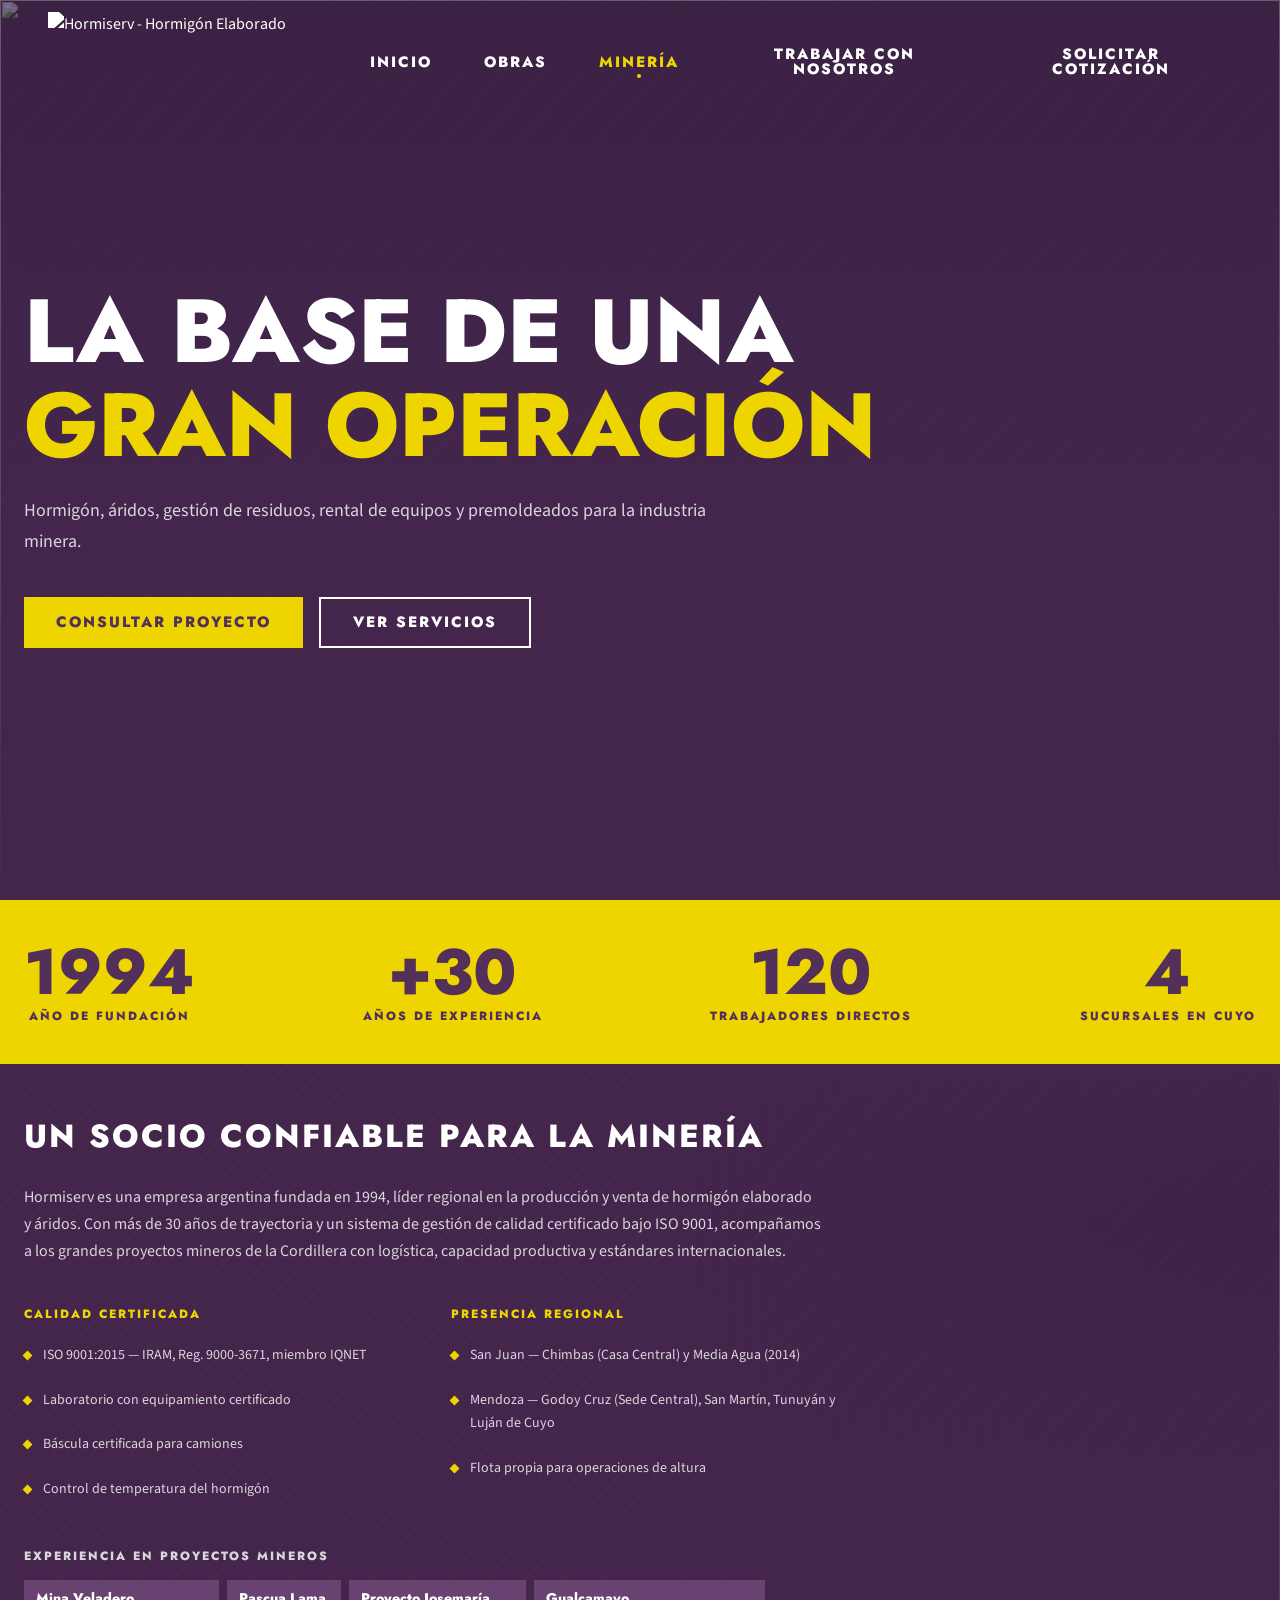
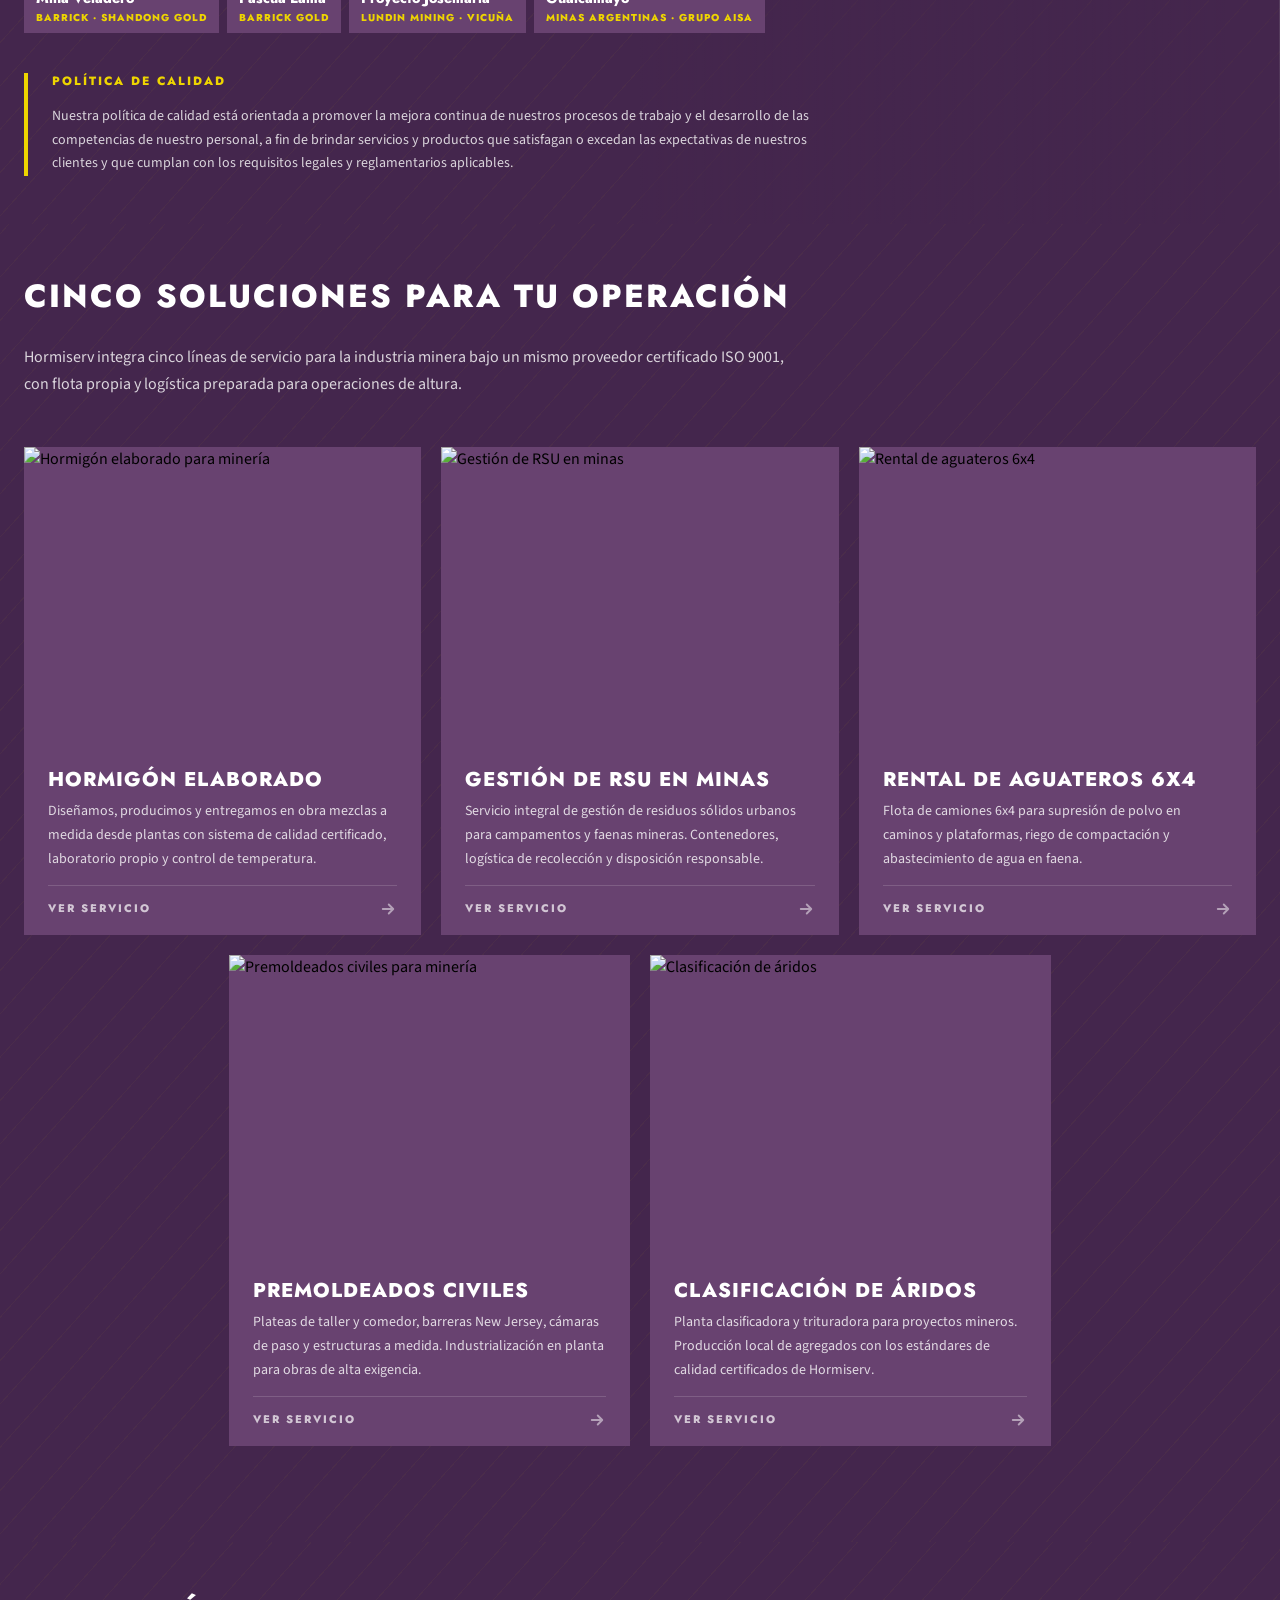
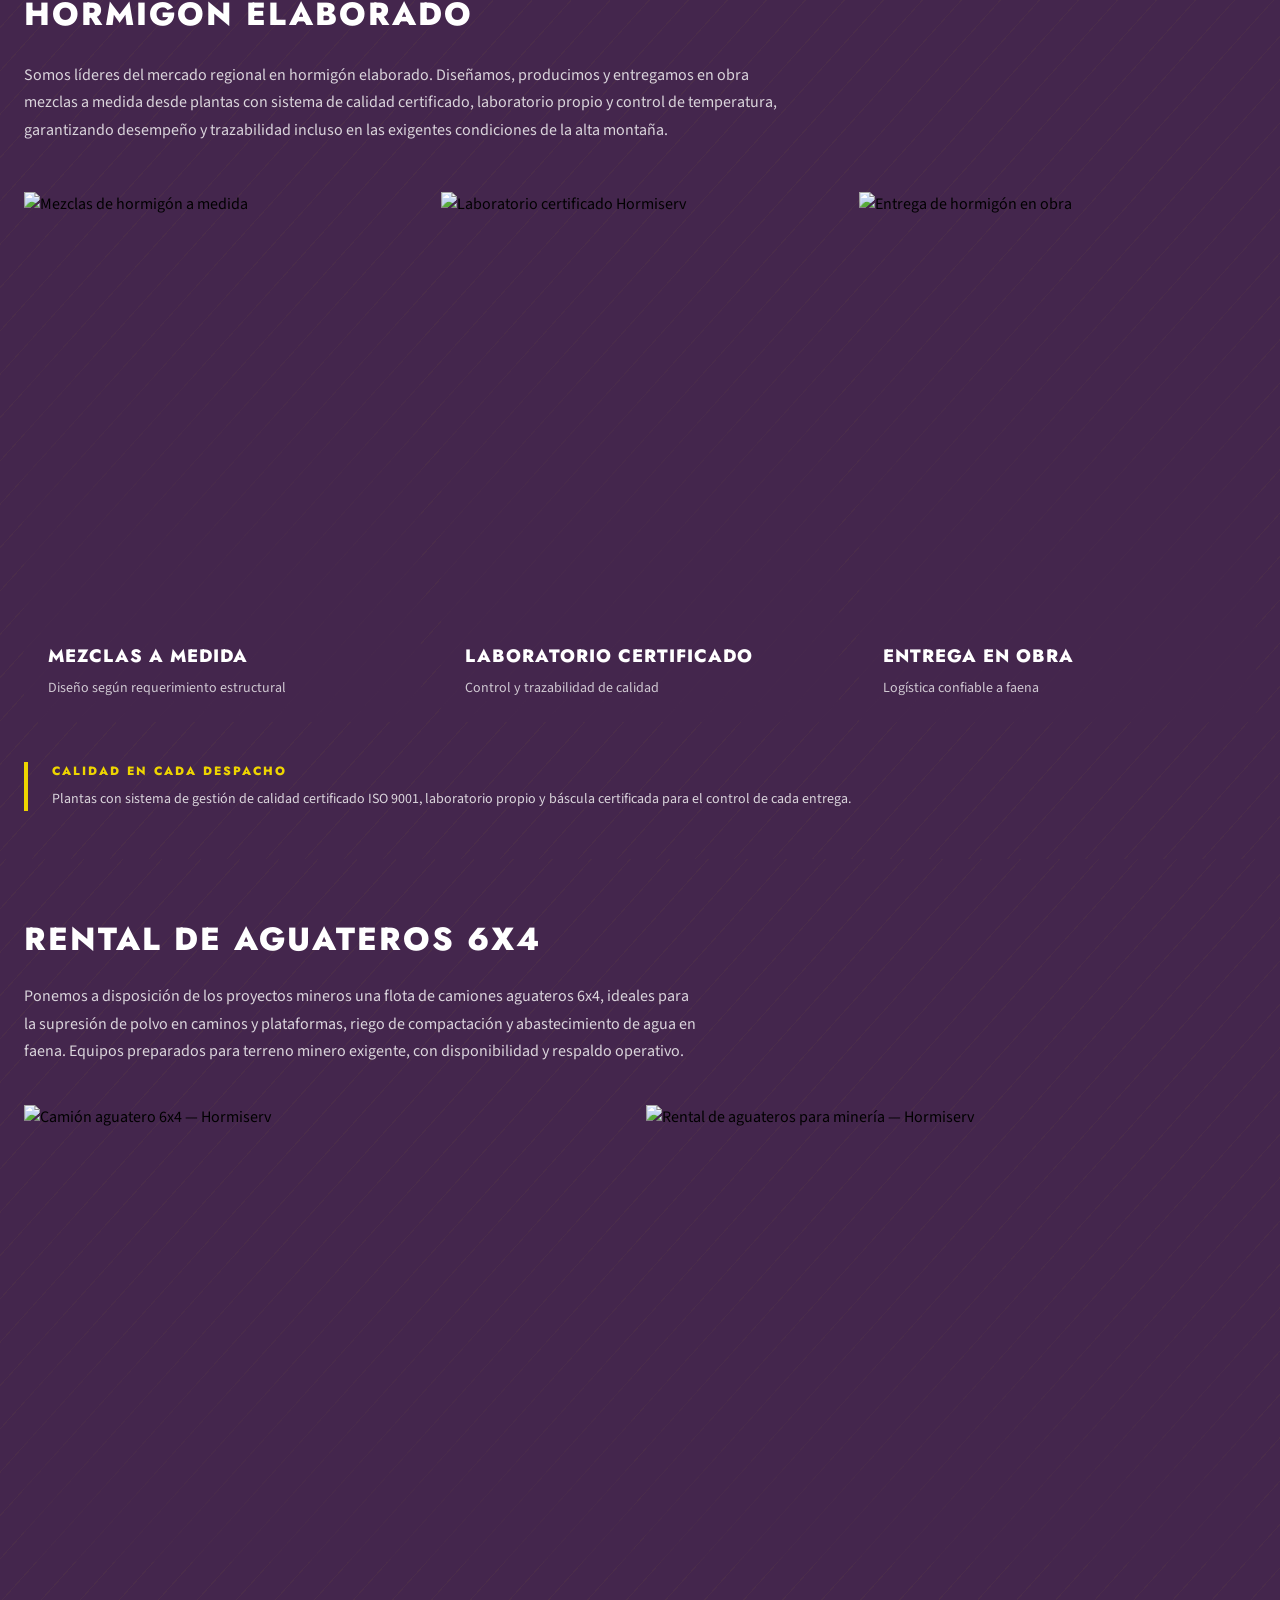
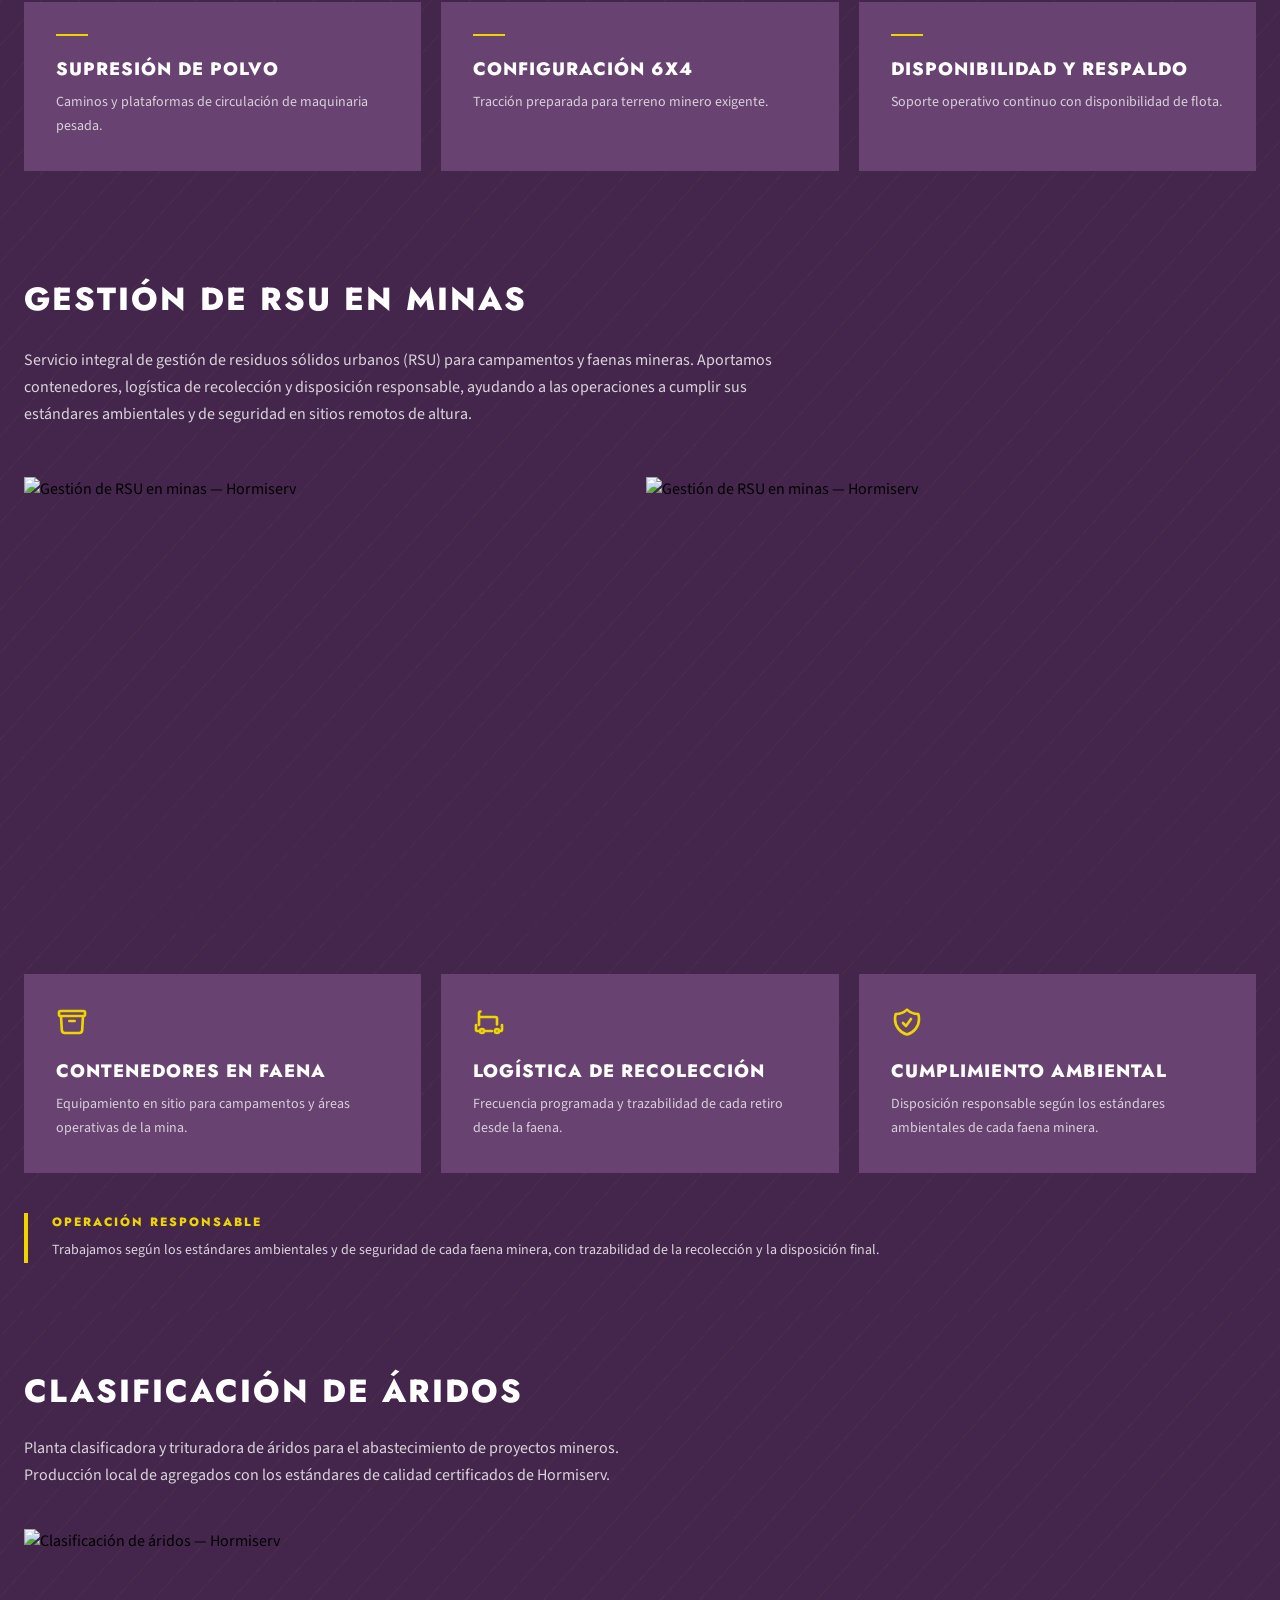
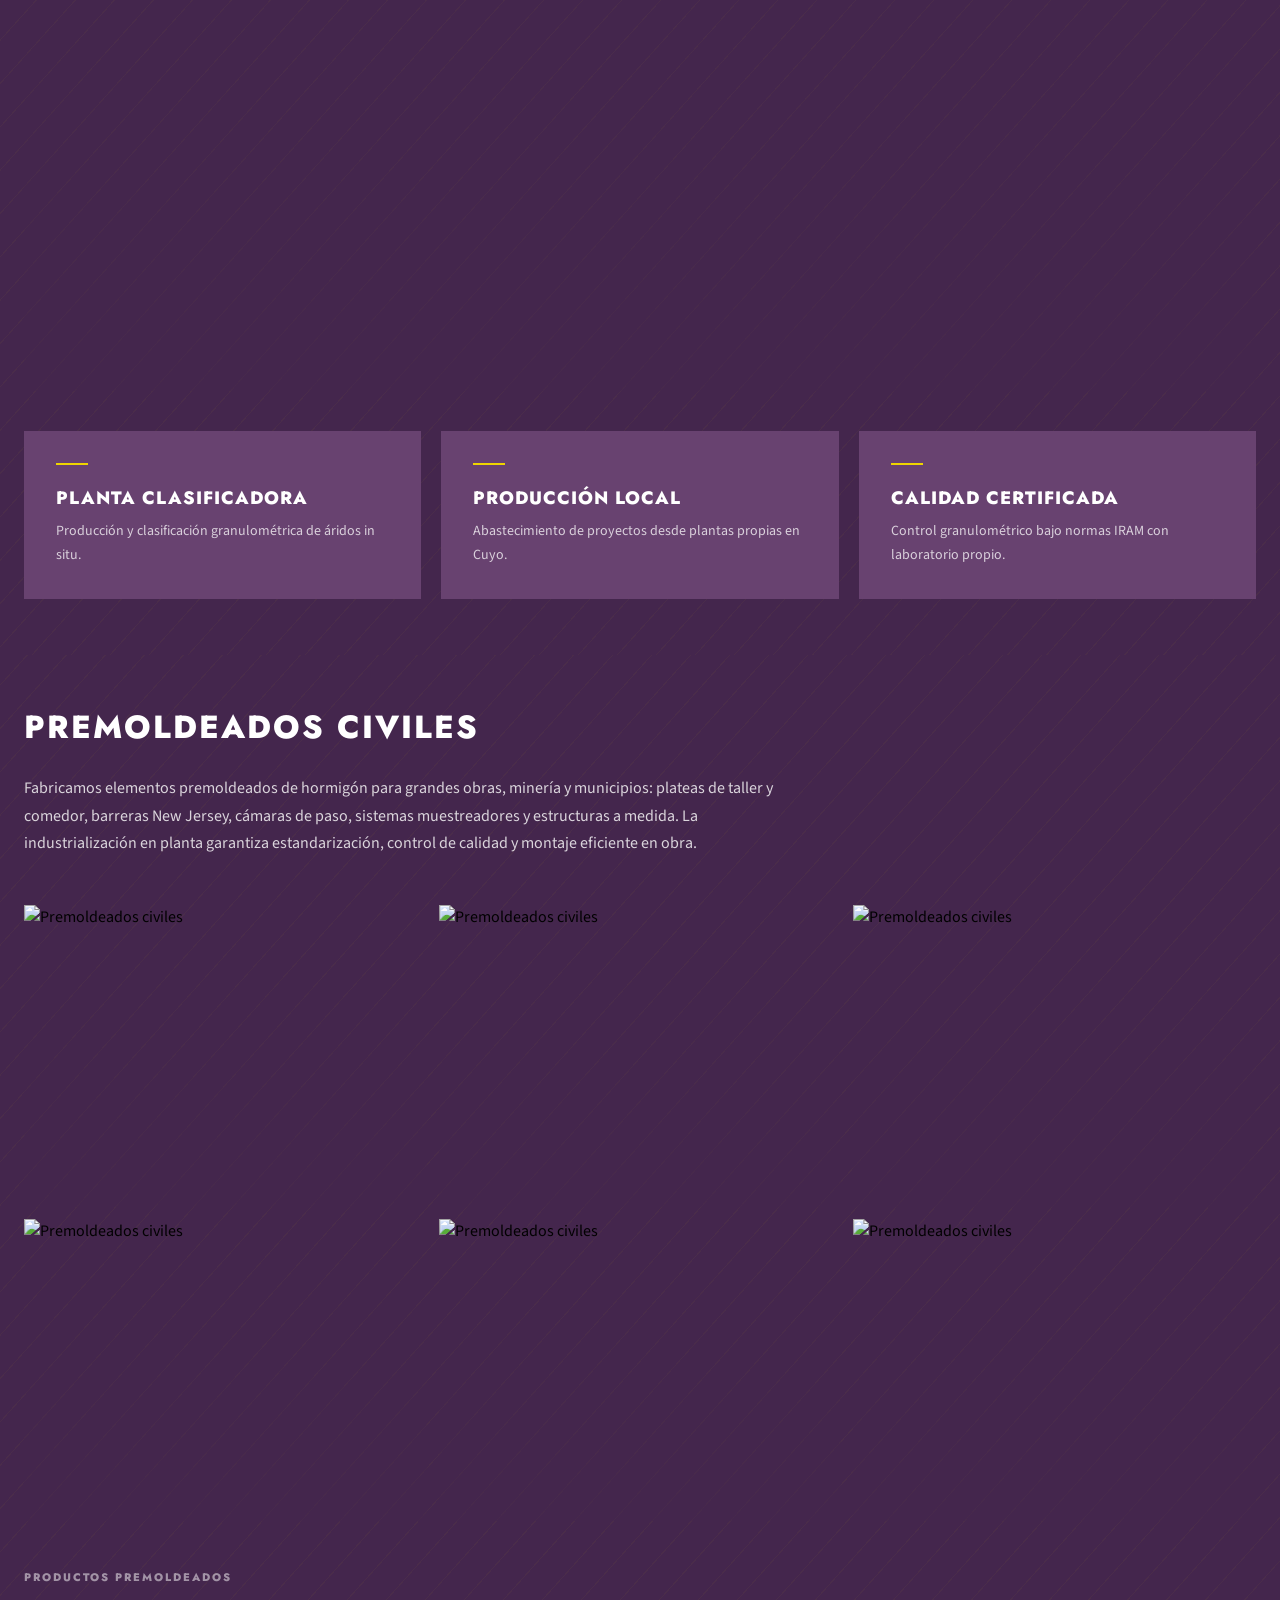
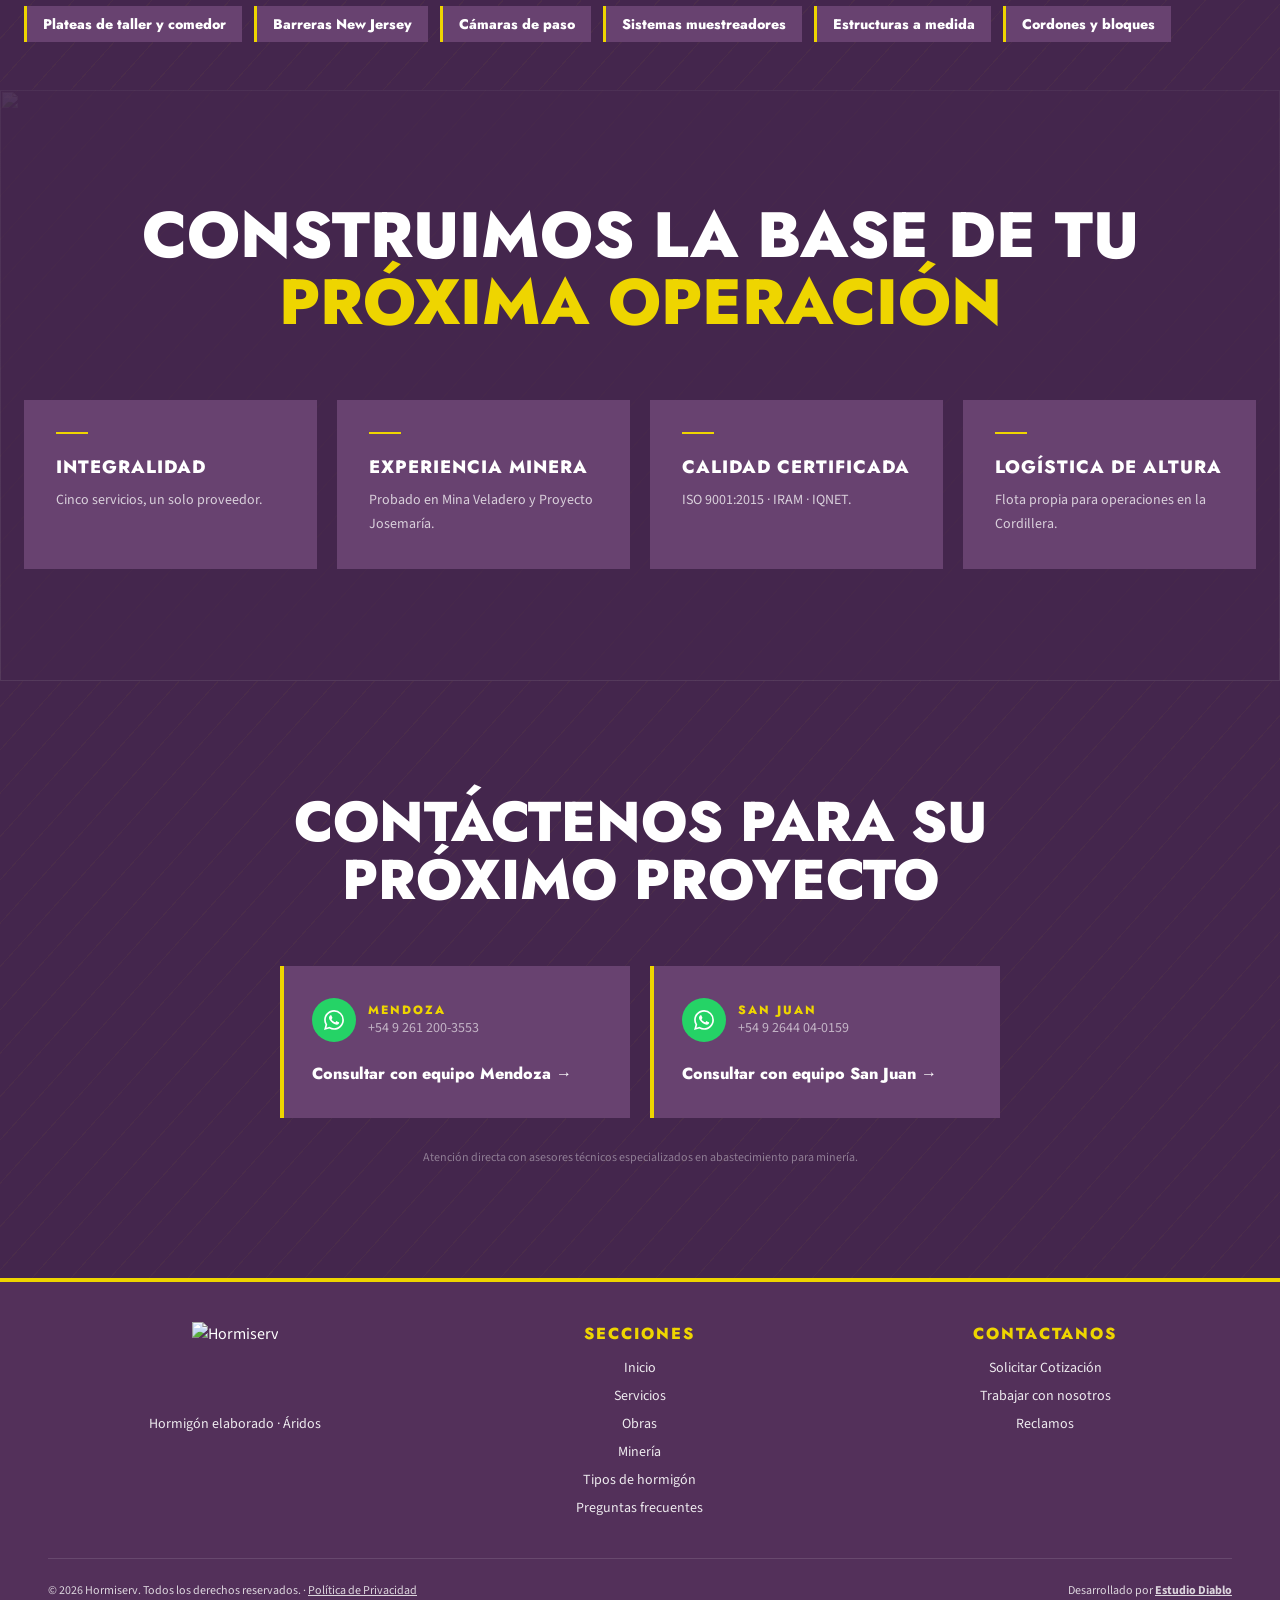
==== commit bc694a18: "Deploy 2026-10-26 03:09:55" ====
--- a/mineria/index.html
+++ b/mineria/index.html
@@ -21,7 +21,7 @@
   'https://connect.facebook.net/en_US/fbevents.js');
   fbq('init', '1149284534139807');
   fbq('track', 'PageView');
-  </script><noscript><img height="1" width="1" style="display:none" src="https://www.facebook.com/tr?id=1149284534139807&ev=PageView&noscript=1"></noscript><!-- End Meta Pixel Code --><!-- Fuentes (Opcional - ajusta según necesites) --><link href="https://fonts.googleapis.com/css2?family=Source+Sans+3:wght@400;600;700&display=swap" rel="stylesheet"><!-- Slot para estilos/scripts adicionales por página --><link rel="stylesheet" href="/_astro/index.NPDrQEJP.css">
+  </script><noscript><img height="1" width="1" style="display:none" src="https://www.facebook.com/tr?id=1149284534139807&ev=PageView&noscript=1"></noscript><!-- End Meta Pixel Code --><!-- Fuentes (Opcional - ajusta según necesites) --><link href="https://fonts.googleapis.com/css2?family=Source+Sans+3:wght@400;600;700&display=swap" rel="stylesheet"><!-- Slot para estilos/scripts adicionales por página --><link rel="stylesheet" href="/_astro/index.D5XlDCBX.css">
 <link rel="stylesheet" href="/_astro/mineria.BfDIV0fk.css"></head> <body class="overflow-x-hidden">   <header id="main-header" class="fixed top-0 left-0 w-full z-50" data-transparente="true" data-astro-cid-qlfjksao> <nav class="container mx-auto px-6 lg:px-12 py-3 flex items-center justify-between" data-astro-cid-qlfjksao> <!-- Logo --> <a href="/" class="flex items-center focus-visible:outline-2 focus-visible:outline-offset-4 focus-visible:outline-hormi-yellow active:opacity-70" data-astro-cid-qlfjksao> <img height="106" width="320" src="/hormiser-320w.png" alt="Hormiserv - Hormigón Elaborado" class="h-15 md:h-25 w-auto on-video" id="logo-img" data-astro-cid-qlfjksao> </a> <!-- Desktop nav (sm+) --> <div class="hidden sm:flex items-center gap-3" data-astro-cid-qlfjksao> <a href="/" class="nav-link relative inline-flex items-center justify-center px-5 py-3 font-display font-extrabold uppercase tracking-[2px] text-[15px] leading-none text-white hover:text-hormi-yellow focus-visible:text-hormi-yellow focus-visible:outline-none active:opacity-70 cursor-pointer" data-astro-cid-qlfjksao>Inicio</a> <a href="/obras/" class="nav-link relative inline-flex items-center justify-center px-5 py-3 font-display font-extrabold uppercase tracking-[2px] text-[15px] leading-none text-white hover:text-hormi-yellow focus-visible:text-hormi-yellow focus-visible:outline-none active:opacity-70 cursor-pointer" data-astro-cid-qlfjksao>Obras</a> <a href="/mineria/" class="nav-link relative inline-flex items-center justify-center px-5 py-3 font-display font-extrabold uppercase tracking-[2px] text-[15px] leading-none text-white hover:text-hormi-yellow focus-visible:text-hormi-yellow focus-visible:outline-none active:opacity-70 cursor-pointer active" data-astro-cid-qlfjksao>Minería</a> <button type="button" onclick="window.openJobModal()" class="nav-link relative inline-flex items-center justify-center px-5 py-3 font-display font-extrabold uppercase tracking-[2px] text-[15px] leading-none text-white hover:text-hormi-yellow focus-visible:text-hormi-yellow focus-visible:outline-none active:opacity-70 cursor-pointer" data-astro-cid-qlfjksao>
 Trabajar con nosotros
 </button> <button type="button" onclick="window.openQuotationModal()" class="nav-link relative inline-flex items-center justify-center px-5 py-3 font-display font-extrabold uppercase tracking-[2px] text-[15px] leading-none text-white hover:text-hormi-yellow focus-visible:text-hormi-yellow focus-visible:outline-none active:opacity-70 cursor-pointer" data-astro-cid-qlfjksao>
@@ -82,7 +82,7 @@
 Atención directa con asesores técnicos especializados en abastecimiento para minería.
 </p> </div> </section>  <footer class="bg-hormi-purple-deep text-white"> <div class="h-1 w-full bg-hormi-yellow"></div> <div class="container mx-auto px-6 lg:px-12 pb-10 pt-10">  <div class="grid gap-8 md:grid-cols-3"> <div class="text-center flex flex-col items-center"> <img src="/hormiser-320w.png" alt="Hormiserv" class="h-20 w-auto" loading="lazy"> <p class="mt-3 text-sm opacity-90">
 Hormigón elaborado · Áridos
-</p> </div> <div class="text-center flex flex-col items-center"> <p class="font-display font-extrabold uppercase tracking-[2px] text-hormi-yellow">Secciones</p> <ul class="mt-3 space-y-2 text-sm opacity-90"> <li><a class="hover:underline focus-visible:underline focus-visible:outline-none active:opacity-70 cursor-pointer" href="/#inicio">Inicio</a></li> <li><a class="hover:underline focus-visible:underline focus-visible:outline-none active:opacity-70 cursor-pointer" href="/#servicios">Servicios</a></li> <li><a class="hover:underline focus-visible:underline focus-visible:outline-none active:opacity-70 cursor-pointer" href="/obras/">Obras</a></li> <li><a class="hover:underline focus-visible:underline focus-visible:outline-none active:opacity-70 cursor-pointer" href="/mineria/">Minería</a></li> <li><a class="hover:underline focus-visible:underline focus-visible:outline-none active:opacity-70 cursor-pointer" href="/tipos-de-hormigon/">Tipos de hormigón</a></li> </ul> </div> <div class="text-center flex flex-col items-center"> <p class="font-display font-extrabold uppercase tracking-[2px] text-hormi-yellow">Contactanos</p> <ul class="mt-3 space-y-2 text-sm opacity-90"> <li><button type="button" onclick="window.openQuotationModal()" class="hover:underline focus-visible:underline focus-visible:outline-none active:opacity-70 cursor-pointer">Solicitar Cotización</button></li> <li><button type="button" onclick="window.openJobModal()" class="hover:underline focus-visible:underline focus-visible:outline-none active:opacity-70 cursor-pointer">Trabajar con nosotros</button></li> <li><button type="button" onclick="window.openComplaintModal()" class="hover:underline focus-visible:underline focus-visible:outline-none active:opacity-70 cursor-pointer">Reclamos</button></li> </ul> </div> </div> <div class="mt-10 border-t border-white/15 pt-6 text-xs opacity-80 flex flex-col gap-2 md:flex-row md:items-center md:justify-between"> <p>© 2026 Hormiserv. Todos los derechos reservados. · <a class="underline hover:no-underline focus-visible:outline-2 focus-visible:outline-offset-2 focus-visible:outline-hormi-yellow active:opacity-70" href="/politica-de-privacidad">Política de Privacidad</a></p> <p>Desarrollado por <a class="underline hover:no-underline focus-visible:outline-2 focus-visible:outline-offset-2 focus-visible:outline-hormi-yellow active:opacity-70 font-bold" href="https://estudiodiablo.com.ar/" target="_blank" rel="noopener">Estudio Diablo</a></p> </div> </div> </footer>  <!-- Quotation Modal — wizard: provincia → planta → formulario → éxito.
+</p> </div> <div class="text-center flex flex-col items-center"> <p class="font-display font-extrabold uppercase tracking-[2px] text-hormi-yellow">Secciones</p> <ul class="mt-3 space-y-2 text-sm opacity-90"> <li><a class="hover:underline focus-visible:underline focus-visible:outline-none active:opacity-70 cursor-pointer" href="/#inicio">Inicio</a></li> <li><a class="hover:underline focus-visible:underline focus-visible:outline-none active:opacity-70 cursor-pointer" href="/#servicios">Servicios</a></li> <li><a class="hover:underline focus-visible:underline focus-visible:outline-none active:opacity-70 cursor-pointer" href="/obras/">Obras</a></li> <li><a class="hover:underline focus-visible:underline focus-visible:outline-none active:opacity-70 cursor-pointer" href="/mineria/">Minería</a></li> <li><a class="hover:underline focus-visible:underline focus-visible:outline-none active:opacity-70 cursor-pointer" href="/tipos-de-hormigon/">Tipos de hormigón</a></li> <li><a class="hover:underline focus-visible:underline focus-visible:outline-none active:opacity-70 cursor-pointer" href="/preguntas-frecuentes/">Preguntas frecuentes</a></li> </ul> </div> <div class="text-center flex flex-col items-center"> <p class="font-display font-extrabold uppercase tracking-[2px] text-hormi-yellow">Contactanos</p> <ul class="mt-3 space-y-2 text-sm opacity-90"> <li><button type="button" onclick="window.openQuotationModal()" class="hover:underline focus-visible:underline focus-visible:outline-none active:opacity-70 cursor-pointer">Solicitar Cotización</button></li> <li><button type="button" onclick="window.openJobModal()" class="hover:underline focus-visible:underline focus-visible:outline-none active:opacity-70 cursor-pointer">Trabajar con nosotros</button></li> <li><button type="button" onclick="window.openComplaintModal()" class="hover:underline focus-visible:underline focus-visible:outline-none active:opacity-70 cursor-pointer">Reclamos</button></li> </ul> </div> </div> <div class="mt-10 border-t border-white/15 pt-6 text-xs opacity-80 flex flex-col gap-2 md:flex-row md:items-center md:justify-between"> <p>© 2026 Hormiserv. Todos los derechos reservados. · <a class="underline hover:no-underline focus-visible:outline-2 focus-visible:outline-offset-2 focus-visible:outline-hormi-yellow active:opacity-70" href="/politica-de-privacidad">Política de Privacidad</a></p> <p>Desarrollado por <a class="underline hover:no-underline focus-visible:outline-2 focus-visible:outline-offset-2 focus-visible:outline-hormi-yellow active:opacity-70 font-bold" href="https://estudiodiablo.com.ar/" target="_blank" rel="noopener">Estudio Diablo</a></p> </div> </div> </footer>  <!-- Quotation Modal — wizard: provincia → planta → formulario → éxito.
      Estilos compartidos (.modal-*, .opcion-modal*, .campo*) en global.css. --><div id="quotation-modal" class="modal-fondo fixed inset-0 z-50 hidden items-center justify-center overflow-y-auto p-4" role="dialog" aria-modal="true" aria-labelledby="qmodal-title" data-astro-cid-ljgbophg> <div class="modal-caja max-w-lg sm:mx-4" data-astro-cid-ljgbophg> <!-- ───── STEP 1: Provincia ───── --> <div id="qstep-1" class="quotation-step flex-1 flex flex-col min-h-0" data-astro-cid-ljgbophg> <div class="modal-cabecera" data-astro-cid-ljgbophg> <h2 id="qmodal-title" class="modal-titulo" data-astro-cid-ljgbophg>Solicitar Cotización</h2> <p class="modal-bajada" data-astro-cid-ljgbophg>Seleccioná tu provincia</p> </div> <div class="modal-cuerpo space-y-3" data-astro-cid-ljgbophg> <button type="button" data-province-id="mendoza" data-province-label="Mendoza" data-plant-count="4" class="province-btn opcion-modal" data-astro-cid-ljgbophg> <div class="flex items-center justify-between" data-astro-cid-ljgbophg> <div data-astro-cid-ljgbophg> <div class="opcion-modal-titulo" data-astro-cid-ljgbophg>Mendoza</div> <div class="opcion-modal-detalle" data-astro-cid-ljgbophg> 4 plantas disponibles </div> </div> <svg class="opcion-modal-flecha" fill="none" stroke="currentColor" viewBox="0 0 24 24" aria-hidden="true" data-astro-cid-ljgbophg> <path stroke-linecap="round" stroke-linejoin="round" stroke-width="2" d="M9 5l7 7-7 7" data-astro-cid-ljgbophg></path> </svg> </div> </button><button type="button" data-province-id="san-juan" data-province-label="San Juan" data-plant-count="1" class="province-btn opcion-modal" data-astro-cid-ljgbophg> <div class="flex items-center justify-between" data-astro-cid-ljgbophg> <div data-astro-cid-ljgbophg> <div class="opcion-modal-titulo" data-astro-cid-ljgbophg>San Juan</div> <div class="opcion-modal-detalle" data-astro-cid-ljgbophg> 1 planta disponible </div> </div> <svg class="opcion-modal-flecha" fill="none" stroke="currentColor" viewBox="0 0 24 24" aria-hidden="true" data-astro-cid-ljgbophg> <path stroke-linecap="round" stroke-linejoin="round" stroke-width="2" d="M9 5l7 7-7 7" data-astro-cid-ljgbophg></path> </svg> </div> </button> </div> <div class="modal-pie justify-end" data-astro-cid-ljgbophg> <button type="button" class="q-cancel modal-accion" data-astro-cid-ljgbophg>Cancelar</button> </div> </div> <!-- ───── STEP 2: Planta ───── --> <div id="qstep-2" class="quotation-step hidden flex-1 flex-col min-h-0" data-astro-cid-ljgbophg> <div class="modal-cabecera" data-astro-cid-ljgbophg> <h2 class="modal-titulo" data-astro-cid-ljgbophg>Seleccioná tu planta</h2> <p class="modal-bajada" data-astro-cid-ljgbophg>Elegí la más cercana a tu obra</p> </div> <div class="modal-cuerpo space-y-3" data-astro-cid-ljgbophg> <button type="button" data-province-id="mendoza" data-plant-id="sede-central" data-plant-name="Hormiserv Mendoza" data-plant-whatsapp="5492612003553" data-plant-address="Godoy Cruz, Mendoza" class="plant-btn opcion-modal hidden" data-astro-cid-ljgbophg> <div class="flex items-center justify-between" data-astro-cid-ljgbophg> <div data-astro-cid-ljgbophg> <div class="opcion-modal-titulo" data-astro-cid-ljgbophg>Hormiserv Mendoza</div> <div class="opcion-modal-detalle flex items-center gap-1.5" data-astro-cid-ljgbophg> <svg class="w-3.5 h-3.5 shrink-0" fill="none" stroke="currentColor" viewBox="0 0 24 24" aria-hidden="true" data-astro-cid-ljgbophg> <path stroke-linecap="round" stroke-linejoin="round" stroke-width="2" d="M17.657 16.657L13.414 20.9a1.998 1.998 0 01-2.827 0l-4.244-4.243a8 8 0 1111.314 0z" data-astro-cid-ljgbophg></path> <path stroke-linecap="round" stroke-linejoin="round" stroke-width="2" d="M15 11a3 3 0 11-6 0 3 3 0 016 0z" data-astro-cid-ljgbophg></path> </svg> Godoy Cruz, Mendoza </div> </div> <svg class="opcion-modal-flecha ml-4" fill="none" stroke="currentColor" viewBox="0 0 24 24" aria-hidden="true" data-astro-cid-ljgbophg> <path stroke-linecap="round" stroke-linejoin="round" stroke-width="2" d="M9 5l7 7-7 7" data-astro-cid-ljgbophg></path> </svg> </div> </button><button type="button" data-province-id="mendoza" data-plant-id="san-martin" data-plant-name="San Martín" data-plant-whatsapp="5492613698767" data-plant-address="San Martín, Mendoza" class="plant-btn opcion-modal hidden" data-astro-cid-ljgbophg> <div class="flex items-center justify-between" data-astro-cid-ljgbophg> <div data-astro-cid-ljgbophg> <div class="opcion-modal-titulo" data-astro-cid-ljgbophg>San Martín</div> <div class="opcion-modal-detalle flex items-center gap-1.5" data-astro-cid-ljgbophg> <svg class="w-3.5 h-3.5 shrink-0" fill="none" stroke="currentColor" viewBox="0 0 24 24" aria-hidden="true" data-astro-cid-ljgbophg> <path stroke-linecap="round" stroke-linejoin="round" stroke-width="2" d="M17.657 16.657L13.414 20.9a1.998 1.998 0 01-2.827 0l-4.244-4.243a8 8 0 1111.314 0z" data-astro-cid-ljgbophg></path> <path stroke-linecap="round" stroke-linejoin="round" stroke-width="2" d="M15 11a3 3 0 11-6 0 3 3 0 016 0z" data-astro-cid-ljgbophg></path> </svg> San Martín, Mendoza </div> </div> <svg class="opcion-modal-flecha ml-4" fill="none" stroke="currentColor" viewBox="0 0 24 24" aria-hidden="true" data-astro-cid-ljgbophg> <path stroke-linecap="round" stroke-linejoin="round" stroke-width="2" d="M9 5l7 7-7 7" data-astro-cid-ljgbophg></path> </svg> </div> </button><button type="button" data-province-id="mendoza" data-plant-id="lujan" data-plant-name="Luján de Cuyo" data-plant-whatsapp="5492612003553" data-plant-address="Luján de Cuyo, Mendoza" class="plant-btn opcion-modal hidden" data-astro-cid-ljgbophg> <div class="flex items-center justify-between" data-astro-cid-ljgbophg> <div data-astro-cid-ljgbophg> <div class="opcion-modal-titulo" data-astro-cid-ljgbophg>Luján de Cuyo</div> <div class="opcion-modal-detalle flex items-center gap-1.5" data-astro-cid-ljgbophg> <svg class="w-3.5 h-3.5 shrink-0" fill="none" stroke="currentColor" viewBox="0 0 24 24" aria-hidden="true" data-astro-cid-ljgbophg> <path stroke-linecap="round" stroke-linejoin="round" stroke-width="2" d="M17.657 16.657L13.414 20.9a1.998 1.998 0 01-2.827 0l-4.244-4.243a8 8 0 1111.314 0z" data-astro-cid-ljgbophg></path> <path stroke-linecap="round" stroke-linejoin="round" stroke-width="2" d="M15 11a3 3 0 11-6 0 3 3 0 016 0z" data-astro-cid-ljgbophg></path> </svg> Luján de Cuyo, Mendoza </div> </div> <svg class="opcion-modal-flecha ml-4" fill="none" stroke="currentColor" viewBox="0 0 24 24" aria-hidden="true" data-astro-cid-ljgbophg> <path stroke-linecap="round" stroke-linejoin="round" stroke-width="2" d="M9 5l7 7-7 7" data-astro-cid-ljgbophg></path> </svg> </div> </button><button type="button" data-province-id="mendoza" data-plant-id="valle-uco" data-plant-name="Valle de Uco" data-plant-whatsapp="5492615508841" data-plant-address="Valle de Uco, Mendoza" class="plant-btn opcion-modal hidden" data-astro-cid-ljgbophg> <div class="flex items-center justify-between" data-astro-cid-ljgbophg> <div data-astro-cid-ljgbophg> <div class="opcion-modal-titulo" data-astro-cid-ljgbophg>Valle de Uco</div> <div class="opcion-modal-detalle flex items-center gap-1.5" data-astro-cid-ljgbophg> <svg class="w-3.5 h-3.5 shrink-0" fill="none" stroke="currentColor" viewBox="0 0 24 24" aria-hidden="true" data-astro-cid-ljgbophg> <path stroke-linecap="round" stroke-linejoin="round" stroke-width="2" d="M17.657 16.657L13.414 20.9a1.998 1.998 0 01-2.827 0l-4.244-4.243a8 8 0 1111.314 0z" data-astro-cid-ljgbophg></path> <path stroke-linecap="round" stroke-linejoin="round" stroke-width="2" d="M15 11a3 3 0 11-6 0 3 3 0 016 0z" data-astro-cid-ljgbophg></path> </svg> Valle de Uco, Mendoza </div> </div> <svg class="opcion-modal-flecha ml-4" fill="none" stroke="currentColor" viewBox="0 0 24 24" aria-hidden="true" data-astro-cid-ljgbophg> <path stroke-linecap="round" stroke-linejoin="round" stroke-width="2" d="M9 5l7 7-7 7" data-astro-cid-ljgbophg></path> </svg> </div> </button><button type="button" data-province-id="san-juan" data-plant-id="san-juan-central" data-plant-name="Hormiserv San Juan" data-plant-whatsapp="5492645669337" data-plant-address="San Juan Capital" class="plant-btn opcion-modal hidden" data-astro-cid-ljgbophg> <div class="flex items-center justify-between" data-astro-cid-ljgbophg> <div data-astro-cid-ljgbophg> <div class="opcion-modal-titulo" data-astro-cid-ljgbophg>Hormiserv San Juan</div> <div class="opcion-modal-detalle flex items-center gap-1.5" data-astro-cid-ljgbophg> <svg class="w-3.5 h-3.5 shrink-0" fill="none" stroke="currentColor" viewBox="0 0 24 24" aria-hidden="true" data-astro-cid-ljgbophg> <path stroke-linecap="round" stroke-linejoin="round" stroke-width="2" d="M17.657 16.657L13.414 20.9a1.998 1.998 0 01-2.827 0l-4.244-4.243a8 8 0 1111.314 0z" data-astro-cid-ljgbophg></path> <path stroke-linecap="round" stroke-linejoin="round" stroke-width="2" d="M15 11a3 3 0 11-6 0 3 3 0 016 0z" data-astro-cid-ljgbophg></path> </svg> San Juan Capital </div> </div> <svg class="opcion-modal-flecha ml-4" fill="none" stroke="currentColor" viewBox="0 0 24 24" aria-hidden="true" data-astro-cid-ljgbophg> <path stroke-linecap="round" stroke-linejoin="round" stroke-width="2" d="M9 5l7 7-7 7" data-astro-cid-ljgbophg></path> </svg> </div> </button> </div> <div class="modal-pie justify-between" data-astro-cid-ljgbophg> <button type="button" id="qback-2" class="modal-accion" data-astro-cid-ljgbophg> <svg class="w-4 h-4" fill="none" stroke="currentColor" viewBox="0 0 24 24" aria-hidden="true" data-astro-cid-ljgbophg> <path stroke-linecap="round" stroke-linejoin="round" stroke-width="2" d="M15 19l-7-7 7-7" data-astro-cid-ljgbophg></path> </svg>
 Volver
 </button> <button type="button" class="q-cancel modal-accion" data-astro-cid-ljgbophg>Cancelar</button> </div> </div> <!-- ───── STEP 3: Formulario ───── --> <div id="qstep-3" class="quotation-step hidden flex-1 flex-col min-h-0" data-astro-cid-ljgbophg> <div class="modal-cabecera" data-astro-cid-ljgbophg> <h2 class="modal-titulo" data-astro-cid-ljgbophg>Tu cotización</h2> <div class="modal-bajada flex items-center gap-2" data-astro-cid-ljgbophg> <span id="step3-subtitle" data-astro-cid-ljgbophg></span> <button type="button" id="qchange-plant" class="text-hormi-yellow text-xs font-semibold underline underline-offset-2 hover:no-underline active:opacity-70 focus-visible:outline-2 focus-visible:outline-offset-2 focus-visible:outline-hormi-yellow cursor-pointer" data-astro-cid-ljgbophg>
@@ -137,7 +137,7 @@
 Ver todas las plantas
 </button> <span id="wa-float-spacer" data-astro-cid-il5swkf5></span> <button type="button" id="wa-float-cancel" class="modal-accion max-sm:px-2" data-astro-cid-il5swkf5>
 Cancelar
-</button> </div> </div> </div> <script type="module" src="/_astro/WhatsAppFloat.astro_astro_type_script_index_0_lang.CG23CwH0.js"></script>  <script>
+</button> </div> </div> </div> <script type="module" src="/_astro/WhatsAppFloat.astro_astro_type_script_index_0_lang.BGQT5cgH.js"></script>  <script>
   // ── Reveal on scroll ────────────────────────────────────────────
   (function () {
     var observer = new IntersectionObserver(
--- a/_astro/index.D5XlDCBX.css
+++ b/_astro/index.D5XlDCBX.css
@@ -0,0 +1 @@
+/*! tailwindcss v4.1.18 | MIT License | https://tailwindcss.com */@layer properties{@supports (((-webkit-hyphens:none)) and (not (margin-trim:inline))) or ((-moz-orient:inline) and (not (color:rgb(from red r g b)))){*,:before,:after,::backdrop{--tw-border-spacing-x:0;--tw-border-spacing-y:0;--tw-translate-x:0;--tw-translate-y:0;--tw-translate-z:0;--tw-rotate-x:initial;--tw-rotate-y:initial;--tw-rotate-z:initial;--tw-skew-x:initial;--tw-skew-y:initial;--tw-space-y-reverse:0;--tw-border-style:solid;--tw-leading:initial;--tw-font-weight:initial;--tw-tracking:initial;--tw-outline-style:solid;--tw-blur:initial;--tw-brightness:initial;--tw-contrast:initial;--tw-grayscale:initial;--tw-hue-rotate:initial;--tw-invert:initial;--tw-opacity:initial;--tw-saturate:initial;--tw-sepia:initial;--tw-drop-shadow:initial;--tw-drop-shadow-color:initial;--tw-drop-shadow-alpha:100%;--tw-drop-shadow-size:initial;--tw-duration:initial;--tw-scale-x:1;--tw-scale-y:1;--tw-scale-z:1;--tw-shadow:0 0 #0000;--tw-shadow-color:initial;--tw-shadow-alpha:100%;--tw-inset-shadow:0 0 #0000;--tw-inset-shadow-color:initial;--tw-inset-shadow-alpha:100%;--tw-ring-color:initial;--tw-ring-shadow:0 0 #0000;--tw-inset-ring-color:initial;--tw-inset-ring-shadow:0 0 #0000;--tw-ring-inset:initial;--tw-ring-offset-width:0px;--tw-ring-offset-color:#fff;--tw-ring-offset-shadow:0 0 #0000}}}@layer theme{:root,:host{--font-mono:ui-monospace,SFMono-Regular,Menlo,Monaco,Consolas,"Liberation Mono","Courier New",monospace;--color-white:#fff;--spacing:.25rem;--container-lg:32rem;--container-2xl:42rem;--container-3xl:48rem;--container-4xl:56rem;--container-6xl:72rem;--container-7xl:80rem;--text-xs:.75rem;--text-xs--line-height:calc(1/.75);--text-sm:.875rem;--text-sm--line-height:calc(1.25/.875);--text-base:1rem;--text-base--line-height: 1.5 ;--text-lg:1.125rem;--text-lg--line-height:calc(1.75/1.125);--text-xl:1.25rem;--text-xl--line-height:calc(1.75/1.25);--text-2xl:1.5rem;--text-2xl--line-height:calc(2/1.5);--font-weight-light:300;--font-weight-medium:500;--font-weight-semibold:600;--font-weight-bold:700;--font-weight-extrabold:800;--leading-tight:1.25;--leading-snug:1.375;--default-transition-duration:.15s;--default-transition-timing-function:cubic-bezier(.4,0,.2,1);--default-mono-font-family:var(--font-mono)}}@layer base{*,:after,:before,::backdrop{box-sizing:border-box;border:0 solid;margin:0;padding:0}::file-selector-button{box-sizing:border-box;border:0 solid;margin:0;padding:0}html,:host{-webkit-text-size-adjust:100%;tab-size:4;font-feature-settings:normal;font-variation-settings:normal;-webkit-tap-highlight-color:transparent;font-family:"Source Sans 3",Myriad Pro,sans-serif;line-height:1.5}hr{height:0;color:inherit;border-top-width:1px}abbr:where([title]){-webkit-text-decoration:underline dotted;text-decoration:underline dotted}h1,h2,h3,h4,h5,h6{font-size:inherit;font-weight:inherit}a{color:inherit;-webkit-text-decoration:inherit;text-decoration:inherit}b,strong{font-weight:bolder}code,kbd,samp,pre{font-family:var(--default-mono-font-family,ui-monospace,SFMono-Regular,Menlo,Monaco,Consolas,"Liberation Mono","Courier New",monospace);font-feature-settings:var(--default-mono-font-feature-settings,normal);font-variation-settings:var(--default-mono-font-variation-settings,normal);font-size:1em}small{font-size:80%}sub,sup{vertical-align:baseline;font-size:75%;line-height:0;position:relative}sub{bottom:-.25em}sup{top:-.5em}table{text-indent:0;border-color:inherit;border-collapse:collapse}:-moz-focusring{outline:auto}progress{vertical-align:baseline}summary{display:list-item}ol,ul,menu{list-style:none}img,svg,video,canvas,audio,iframe,embed,object{vertical-align:middle;display:block}img,video{max-width:100%;height:auto}button,input,select,optgroup,textarea{font:inherit;font-feature-settings:inherit;font-variation-settings:inherit;letter-spacing:inherit;color:inherit;opacity:1;background-color:#0000;border-radius:0}::file-selector-button{font:inherit;font-feature-settings:inherit;font-variation-settings:inherit;letter-spacing:inherit;color:inherit;opacity:1;background-color:#0000;border-radius:0}:where(select:is([multiple],[size])) optgroup{font-weight:bolder}:where(select:is([multiple],[size])) optgroup option{padding-inline-start:20px}::file-selector-button{margin-inline-end:4px}::placeholder{opacity:1}@supports (not ((-webkit-appearance:-apple-pay-button))) or (contain-intrinsic-size:1px){::placeholder{color:currentColor}@supports (color:color-mix(in lab,red,red)){::placeholder{color:color-mix(in oklab,currentcolor 50%,transparent)}}}textarea{resize:vertical}::-webkit-search-decoration{-webkit-appearance:none}::-webkit-date-and-time-value{min-height:1lh;text-align:inherit}::-webkit-datetime-edit{display:inline-flex}::-webkit-datetime-edit-fields-wrapper{padding:0}::-webkit-datetime-edit{padding-block:0}::-webkit-datetime-edit-year-field{padding-block:0}::-webkit-datetime-edit-month-field{padding-block:0}::-webkit-datetime-edit-day-field{padding-block:0}::-webkit-datetime-edit-hour-field{padding-block:0}::-webkit-datetime-edit-minute-field{padding-block:0}::-webkit-datetime-edit-second-field{padding-block:0}::-webkit-datetime-edit-millisecond-field{padding-block:0}::-webkit-datetime-edit-meridiem-field{padding-block:0}::-webkit-calendar-picker-indicator{line-height:1}:-moz-ui-invalid{box-shadow:none}button,input:where([type=button],[type=reset],[type=submit]){appearance:button}::file-selector-button{appearance:button}::-webkit-inner-spin-button{height:auto}::-webkit-outer-spin-button{height:auto}[hidden]:where(:not([hidden=until-found])){display:none!important}}@layer components{.modal-fondo{-webkit-backdrop-filter:blur(4px);backdrop-filter:blur(4px);background:#0000008c}.modal-caja{background:var(--hormi-purple-paper);flex-direction:column;width:100%;max-height:90vh;display:flex;overflow:hidden}.modal-cabecera{background:var(--hormi-purple-deep);color:#fff;flex-shrink:0;padding:1.25rem 1.5rem}.modal-titulo{text-transform:uppercase;letter-spacing:1px;font-family:Jost,sans-serif;font-size:1.375rem;font-weight:800;line-height:1.1}.modal-bajada{color:#ffffffbf;margin-top:.35rem;font-size:.875rem}.modal-cuerpo{flex:1;min-height:0;padding:1.5rem;overflow-y:auto}.modal-pie{border-top:1px solid rgb(var(--hormi-purple-deep-rgb)/.12);flex-shrink:0;align-items:center;padding:.875rem 1.5rem;display:flex}.modal-accion{text-transform:uppercase;letter-spacing:2px;color:rgb(var(--hormi-purple-deep-rgb)/.6);cursor:pointer;align-items:center;gap:.375rem;padding:.5rem .75rem;font-family:Jost,sans-serif;font-size:.75rem;font-weight:800;display:inline-flex}.modal-accion:hover{color:var(--hormi-purple-deep)}.modal-accion:active{opacity:.7}.modal-accion:focus-visible{outline:2px solid var(--hormi-purple-deep);outline-offset:2px}.opcion-modal{text-align:left;background:var(--hormi-gray-light);width:100%;color:var(--hormi-purple-deep);cursor:pointer;border:0;padding:1rem 1.25rem;display:block}.opcion-modal:hover{background:var(--hormi-gray-light-hover)}.opcion-modal:active{opacity:.8}.opcion-modal:focus-visible{outline:2px solid var(--hormi-purple-deep);outline-offset:2px}.opcion-modal-titulo{text-transform:uppercase;letter-spacing:1px;font-family:Jost,sans-serif;font-size:1rem;font-weight:800}.opcion-modal-detalle{color:rgb(var(--hormi-purple-deep-rgb)/.65);margin-top:.15rem;font-size:.875rem}.opcion-modal-flecha{width:1.25rem;height:1.25rem;color:rgb(var(--hormi-purple-deep-rgb)/.35);flex-shrink:0;transition:transform .25s cubic-bezier(.22,1,.36,1)}.opcion-modal:hover .opcion-modal-flecha{color:var(--hormi-yellow);transform:translate(3px)}.campo-label{text-transform:uppercase;letter-spacing:2px;color:var(--hormi-purple-deep);margin-bottom:.5rem;font-family:Jost,sans-serif;font-size:.6875rem;font-weight:800;display:block}.campo-requerido{color:var(--hormi-error)}.campo{border:2px solid rgb(var(--hormi-purple-deep-rgb)/.2);width:100%;color:var(--hormi-purple-deep);background:#fff;padding:.75rem 1rem;font-size:.875rem}.campo::placeholder{color:rgb(var(--hormi-purple-deep-rgb)/.4)}.campo:focus{border-color:var(--hormi-purple-deep);outline:none}.campo[aria-invalid=true]{border-color:var(--hormi-error)}.campo-archivo{border-style:dashed;padding:.5rem}.campo-archivo::file-selector-button{background:var(--hormi-purple-deep);color:#fff;text-transform:uppercase;letter-spacing:2px;cursor:pointer;border:0;margin-right:1rem;padding:.5rem 1rem;font-family:Jost,sans-serif;font-size:.6875rem;font-weight:800}.campo-archivo:hover::file-selector-button{background:var(--hormi-purple-soft)}.campo-error{color:var(--hormi-error);margin-top:.375rem;font-size:.8125rem}.campo-ayuda{color:rgb(var(--hormi-purple-deep-rgb)/.6);margin-top:.375rem;font-size:.75rem}.estado-exito,.estado-error{background:#fff;border:2px solid;padding:.75rem 1rem;font-size:.875rem;font-weight:600}.estado-exito{border-color:var(--hormi-success);color:var(--hormi-success)}.estado-error{border-color:var(--hormi-error);color:var(--hormi-error)}@media(prefers-reduced-motion:reduce){.opcion-modal-flecha{transition:none}.opcion-modal:hover .opcion-modal-flecha{transform:none}}}@layer utilities{.pointer-events-none{pointer-events:none}.invisible{visibility:hidden}.visible{visibility:visible}.sr-only{clip-path:inset(50%);white-space:nowrap;border-width:0;width:1px;height:1px;margin:-1px;padding:0;position:absolute;overflow:hidden}.absolute{position:absolute}.fixed{position:fixed}.relative{position:relative}.static{position:static}.sticky{position:sticky}.inset-0{inset:calc(var(--spacing)*0)}.inset-x-0{inset-inline:calc(var(--spacing)*0)}.inset-y-0{inset-block:calc(var(--spacing)*0)}.top-0{top:calc(var(--spacing)*0)}.top-1\/2{top:50%}.top-36{top:calc(var(--spacing)*36)}.right-0{right:calc(var(--spacing)*0)}.right-3{right:calc(var(--spacing)*3)}.right-5{right:calc(var(--spacing)*5)}.bottom-3{bottom:calc(var(--spacing)*3)}.bottom-8{bottom:calc(var(--spacing)*8)}.-left-2500{left:calc(var(--spacing)*-2500)}.left-0{left:calc(var(--spacing)*0)}.left-1\/2{left:50%}.left-3{left:calc(var(--spacing)*3)}.z-0{z-index:0}.z-10{z-index:10}.z-40{z-index:40}.z-50{z-index:50}.z-1000{z-index:1000}.z-1001{z-index:1001}.container{width:100%}@media(min-width:40rem){.container{max-width:40rem}}@media(min-width:48rem){.container{max-width:48rem}}@media(min-width:64rem){.container{max-width:64rem}}@media(min-width:80rem){.container{max-width:80rem}}@media(min-width:96rem){.container{max-width:96rem}}.mx-2{margin-inline:calc(var(--spacing)*2)}.mx-auto{margin-inline:auto}.mt-1{margin-top:calc(var(--spacing)*1)}.mt-1\.5{margin-top:calc(var(--spacing)*1.5)}.mt-2{margin-top:calc(var(--spacing)*2)}.mt-3{margin-top:calc(var(--spacing)*3)}.mt-4{margin-top:calc(var(--spacing)*4)}.mt-5{margin-top:calc(var(--spacing)*5)}.mt-5\.5{margin-top:calc(var(--spacing)*5.5)}.mt-6{margin-top:calc(var(--spacing)*6)}.mt-7{margin-top:calc(var(--spacing)*7)}.mt-8{margin-top:calc(var(--spacing)*8)}.mt-10{margin-top:calc(var(--spacing)*10)}.mt-12{margin-top:calc(var(--spacing)*12)}.mt-14{margin-top:calc(var(--spacing)*14)}.mt-16{margin-top:calc(var(--spacing)*16)}.mt-20{margin-top:calc(var(--spacing)*20)}.mt-27\.5{margin-top:calc(var(--spacing)*27.5)}.mt-\[110px\]{margin-top:110px}.mt-px{margin-top:1px}.mb-0\.5{margin-bottom:calc(var(--spacing)*.5)}.mb-1{margin-bottom:calc(var(--spacing)*1)}.mb-1\.5{margin-bottom:calc(var(--spacing)*1.5)}.mb-2{margin-bottom:calc(var(--spacing)*2)}.mb-2\.5{margin-bottom:calc(var(--spacing)*2.5)}.mb-3{margin-bottom:calc(var(--spacing)*3)}.mb-3\.5{margin-bottom:calc(var(--spacing)*3.5)}.mb-4{margin-bottom:calc(var(--spacing)*4)}.mb-5{margin-bottom:calc(var(--spacing)*5)}.mb-6{margin-bottom:calc(var(--spacing)*6)}.mb-6\.5{margin-bottom:calc(var(--spacing)*6.5)}.mb-8{margin-bottom:calc(var(--spacing)*8)}.mb-10{margin-bottom:calc(var(--spacing)*10)}.mb-12{margin-bottom:calc(var(--spacing)*12)}.mb-16{margin-bottom:calc(var(--spacing)*16)}.-ml-0\.5{margin-left:calc(var(--spacing)*-.5)}.ml-4{margin-left:calc(var(--spacing)*4)}.line-clamp-2{-webkit-line-clamp:2;-webkit-box-orient:vertical;display:-webkit-box;overflow:hidden}.block{display:block}.flex{display:flex}.grid{display:grid}.hidden{display:none}.inline{display:inline}.inline-flex{display:inline-flex}.table{display:table}.aspect-3\/4{aspect-ratio:3/4}.aspect-4\/3{aspect-ratio:4/3}.aspect-16\/6{aspect-ratio:16/6}.aspect-square{aspect-ratio:1}.size-4{width:calc(var(--spacing)*4);height:calc(var(--spacing)*4)}.size-8{width:calc(var(--spacing)*8);height:calc(var(--spacing)*8)}.size-13{width:calc(var(--spacing)*13);height:calc(var(--spacing)*13)}.size-14{width:calc(var(--spacing)*14);height:calc(var(--spacing)*14)}.h-0\.5{height:calc(var(--spacing)*.5)}.h-1{height:calc(var(--spacing)*1)}.h-3\.5{height:calc(var(--spacing)*3.5)}.h-4{height:calc(var(--spacing)*4)}.h-4\.5{height:calc(var(--spacing)*4.5)}.h-5{height:calc(var(--spacing)*5)}.h-6{height:calc(var(--spacing)*6)}.h-7{height:calc(var(--spacing)*7)}.h-8{height:calc(var(--spacing)*8)}.h-9{height:calc(var(--spacing)*9)}.h-10{height:calc(var(--spacing)*10)}.h-11{height:calc(var(--spacing)*11)}.h-12{height:calc(var(--spacing)*12)}.h-14{height:calc(var(--spacing)*14)}.h-15{height:calc(var(--spacing)*15)}.h-20{height:calc(var(--spacing)*20)}.h-96{height:calc(var(--spacing)*96)}.h-full{height:100%}.h-px{height:1px}.h-screen{height:100vh}.max-h-75{max-height:calc(var(--spacing)*75)}.min-h-0{min-height:calc(var(--spacing)*0)}.min-h-screen{min-height:100vh}.w-1\/2{width:50%}.w-3\.5{width:calc(var(--spacing)*3.5)}.w-4{width:calc(var(--spacing)*4)}.w-4\.5{width:calc(var(--spacing)*4.5)}.w-5{width:calc(var(--spacing)*5)}.w-6{width:calc(var(--spacing)*6)}.w-7{width:calc(var(--spacing)*7)}.w-8{width:calc(var(--spacing)*8)}.w-9{width:calc(var(--spacing)*9)}.w-10{width:calc(var(--spacing)*10)}.w-11{width:calc(var(--spacing)*11)}.w-12{width:calc(var(--spacing)*12)}.w-14{width:calc(var(--spacing)*14)}.w-20{width:calc(var(--spacing)*20)}.w-24{width:calc(var(--spacing)*24)}.w-30{width:calc(var(--spacing)*30)}.w-auto{width:auto}.w-fit{width:fit-content}.w-full{width:100%}.w-px{width:1px}.max-w-2xl{max-width:var(--container-2xl)}.max-w-3xl{max-width:var(--container-3xl)}.max-w-4xl{max-width:var(--container-4xl)}.max-w-6xl{max-width:var(--container-6xl)}.max-w-7xl{max-width:var(--container-7xl)}.max-w-176{max-width:calc(var(--spacing)*176)}.max-w-184{max-width:calc(var(--spacing)*184)}.max-w-225{max-width:calc(var(--spacing)*225)}.max-w-lg{max-width:var(--container-lg)}.min-w-0{min-width:calc(var(--spacing)*0)}.flex-1{flex:1}.flex-\[1_1_40\%\]{flex:40%}.flex-none{flex:none}.flex-shrink{flex-shrink:1}.shrink-0{flex-shrink:0}.border-separate{border-collapse:separate}.border-spacing-y-1{--tw-border-spacing-y:calc(var(--spacing)*1);border-spacing:var(--tw-border-spacing-x)var(--tw-border-spacing-y)}.-translate-x-1\/2{--tw-translate-x: -50% ;translate:var(--tw-translate-x)var(--tw-translate-y)}.-translate-y-1\/2{--tw-translate-y: -50% ;translate:var(--tw-translate-x)var(--tw-translate-y)}.transform{transform:var(--tw-rotate-x,)var(--tw-rotate-y,)var(--tw-rotate-z,)var(--tw-skew-x,)var(--tw-skew-y,)}.cursor-pointer{cursor:pointer}.resize{resize:both}.resize-none{resize:none}.scroll-mt-24{scroll-margin-top:calc(var(--spacing)*24)}.scroll-mt-36{scroll-margin-top:calc(var(--spacing)*36)}.list-disc{list-style-type:disc}.list-none{list-style-type:none}.appearance-none{appearance:none}.grid-cols-1{grid-template-columns:repeat(1,minmax(0,1fr))}.grid-cols-2{grid-template-columns:repeat(2,minmax(0,1fr))}.flex-col{flex-direction:column}.flex-row{flex-direction:row}.flex-wrap{flex-wrap:wrap}.place-items-center{place-items:center}.items-center{align-items:center}.items-end{align-items:flex-end}.items-start{align-items:flex-start}.items-stretch{align-items:stretch}.justify-between{justify-content:space-between}.justify-center{justify-content:center}.justify-end{justify-content:flex-end}.gap-0\.5{gap:calc(var(--spacing)*.5)}.gap-1{gap:calc(var(--spacing)*1)}.gap-1\.5{gap:calc(var(--spacing)*1.5)}.gap-2{gap:calc(var(--spacing)*2)}.gap-2\.5{gap:calc(var(--spacing)*2.5)}.gap-3{gap:calc(var(--spacing)*3)}.gap-3\.5{gap:calc(var(--spacing)*3.5)}.gap-4{gap:calc(var(--spacing)*4)}.gap-4\.5{gap:calc(var(--spacing)*4.5)}.gap-5{gap:calc(var(--spacing)*5)}.gap-6{gap:calc(var(--spacing)*6)}.gap-8{gap:calc(var(--spacing)*8)}.gap-10{gap:calc(var(--spacing)*10)}.gap-12{gap:calc(var(--spacing)*12)}:where(.space-y-1>:not(:last-child)){--tw-space-y-reverse:0;margin-block-start:calc(calc(var(--spacing)*1)*var(--tw-space-y-reverse));margin-block-end:calc(calc(var(--spacing)*1)*calc(1 - var(--tw-space-y-reverse)))}:where(.space-y-1\.5>:not(:last-child)){--tw-space-y-reverse:0;margin-block-start:calc(calc(var(--spacing)*1.5)*var(--tw-space-y-reverse));margin-block-end:calc(calc(var(--spacing)*1.5)*calc(1 - var(--tw-space-y-reverse)))}:where(.space-y-2>:not(:last-child)){--tw-space-y-reverse:0;margin-block-start:calc(calc(var(--spacing)*2)*var(--tw-space-y-reverse));margin-block-end:calc(calc(var(--spacing)*2)*calc(1 - var(--tw-space-y-reverse)))}:where(.space-y-2\.5>:not(:last-child)){--tw-space-y-reverse:0;margin-block-start:calc(calc(var(--spacing)*2.5)*var(--tw-space-y-reverse));margin-block-end:calc(calc(var(--spacing)*2.5)*calc(1 - var(--tw-space-y-reverse)))}:where(.space-y-3>:not(:last-child)){--tw-space-y-reverse:0;margin-block-start:calc(calc(var(--spacing)*3)*var(--tw-space-y-reverse));margin-block-end:calc(calc(var(--spacing)*3)*calc(1 - var(--tw-space-y-reverse)))}:where(.space-y-4>:not(:last-child)){--tw-space-y-reverse:0;margin-block-start:calc(calc(var(--spacing)*4)*var(--tw-space-y-reverse));margin-block-end:calc(calc(var(--spacing)*4)*calc(1 - var(--tw-space-y-reverse)))}:where(.space-y-8>:not(:last-child)){--tw-space-y-reverse:0;margin-block-start:calc(calc(var(--spacing)*8)*var(--tw-space-y-reverse));margin-block-end:calc(calc(var(--spacing)*8)*calc(1 - var(--tw-space-y-reverse)))}:where(.space-y-16>:not(:last-child)){--tw-space-y-reverse:0;margin-block-start:calc(calc(var(--spacing)*16)*var(--tw-space-y-reverse));margin-block-end:calc(calc(var(--spacing)*16)*calc(1 - var(--tw-space-y-reverse)))}.gap-x-6{column-gap:calc(var(--spacing)*6)}.gap-y-8{row-gap:calc(var(--spacing)*8)}.self-center{align-self:center}.self-start{align-self:flex-start}.overflow-hidden{overflow:hidden}.overflow-x-hidden{overflow-x:hidden}.overflow-y-auto{overflow-y:auto}.rounded{border-radius:.25rem}.rounded-full{border-radius:3.40282e38px}.border{border-style:var(--tw-border-style);border-width:1px}.border-2{border-style:var(--tw-border-style);border-width:2px}.border-t{border-top-style:var(--tw-border-style);border-top-width:1px}.border-b{border-bottom-style:var(--tw-border-style);border-bottom-width:1px}.border-l-2{border-left-style:var(--tw-border-style);border-left-width:2px}.border-l-4{border-left-style:var(--tw-border-style);border-left-width:4px}.border-l-\[3px\]{border-left-style:var(--tw-border-style);border-left-width:3px}.border-hormi-purple-deep\/15{border-color:#53305a26}.border-hormi-yellow{border-color:#eed500}.border-transparent{border-color:#0000}.border-white{border-color:var(--color-white)}.border-white\/10{border-color:#ffffff1a}@supports (color:color-mix(in lab,red,red)){.border-white\/10{border-color:color-mix(in oklab,var(--color-white)10%,transparent)}}.border-white\/12{border-color:#ffffff1f}@supports (color:color-mix(in lab,red,red)){.border-white\/12{border-color:color-mix(in oklab,var(--color-white)12%,transparent)}}.border-white\/15{border-color:#ffffff26}@supports (color:color-mix(in lab,red,red)){.border-white\/15{border-color:color-mix(in oklab,var(--color-white)15%,transparent)}}.border-white\/20{border-color:#fff3}@supports (color:color-mix(in lab,red,red)){.border-white\/20{border-color:color-mix(in oklab,var(--color-white)20%,transparent)}}.bg-hormi-gray-light{background-color:#e8e7ea}.bg-hormi-purple{background-color:#44264d}.bg-hormi-purple-deep{background-color:#53305a}.bg-hormi-purple-deep\/90{background-color:#53305ae6}.bg-hormi-purple-paper{background-color:#f5f0f6}.bg-hormi-purple-soft{background-color:#684270}.bg-hormi-whatsapp{background-color:#25d366}.bg-hormi-yellow{background-color:#eed500}.bg-white{background-color:var(--color-white)}.bg-white\/20{background-color:#fff3}@supports (color:color-mix(in lab,red,red)){.bg-white\/20{background-color:color-mix(in oklab,var(--color-white)20%,transparent)}}.object-cover{object-fit:cover}.object-center{object-position:center}.p-3{padding:calc(var(--spacing)*3)}.p-3\.5{padding:calc(var(--spacing)*3.5)}.p-4{padding:calc(var(--spacing)*4)}.p-5\.5{padding:calc(var(--spacing)*5.5)}.p-6{padding:calc(var(--spacing)*6)}.p-7{padding:calc(var(--spacing)*7)}.p-8{padding:calc(var(--spacing)*8)}.px-1\.5{padding-inline:calc(var(--spacing)*1.5)}.px-2\.5{padding-inline:calc(var(--spacing)*2.5)}.px-3{padding-inline:calc(var(--spacing)*3)}.px-3\.5{padding-inline:calc(var(--spacing)*3.5)}.px-4{padding-inline:calc(var(--spacing)*4)}.px-5{padding-inline:calc(var(--spacing)*5)}.px-5\.5{padding-inline:calc(var(--spacing)*5.5)}.px-6{padding-inline:calc(var(--spacing)*6)}.px-7{padding-inline:calc(var(--spacing)*7)}.px-8{padding-inline:calc(var(--spacing)*8)}.py-0\.5{padding-block:calc(var(--spacing)*.5)}.py-1\.5{padding-block:calc(var(--spacing)*1.5)}.py-2{padding-block:calc(var(--spacing)*2)}.py-2\.5{padding-block:calc(var(--spacing)*2.5)}.py-3{padding-block:calc(var(--spacing)*3)}.py-3\.5{padding-block:calc(var(--spacing)*3.5)}.py-4{padding-block:calc(var(--spacing)*4)}.py-5{padding-block:calc(var(--spacing)*5)}.py-6{padding-block:calc(var(--spacing)*6)}.py-8{padding-block:calc(var(--spacing)*8)}.py-10{padding-block:calc(var(--spacing)*10)}.py-12{padding-block:calc(var(--spacing)*12)}.py-14{padding-block:calc(var(--spacing)*14)}.py-16{padding-block:calc(var(--spacing)*16)}.py-20{padding-block:calc(var(--spacing)*20)}.py-28{padding-block:calc(var(--spacing)*28)}.pt-4{padding-top:calc(var(--spacing)*4)}.pt-5{padding-top:calc(var(--spacing)*5)}.pt-6{padding-top:calc(var(--spacing)*6)}.pt-10{padding-top:calc(var(--spacing)*10)}.pt-20{padding-top:calc(var(--spacing)*20)}.pt-24{padding-top:calc(var(--spacing)*24)}.pt-26{padding-top:calc(var(--spacing)*26)}.pt-36{padding-top:calc(var(--spacing)*36)}.pr-0{padding-right:calc(var(--spacing)*0)}.pr-10{padding-right:calc(var(--spacing)*10)}.pb-2{padding-bottom:calc(var(--spacing)*2)}.pb-4\.5{padding-bottom:calc(var(--spacing)*4.5)}.pb-6{padding-bottom:calc(var(--spacing)*6)}.pb-10{padding-bottom:calc(var(--spacing)*10)}.pb-12{padding-bottom:calc(var(--spacing)*12)}.pb-13{padding-bottom:calc(var(--spacing)*13)}.pb-14{padding-bottom:calc(var(--spacing)*14)}.pb-16{padding-bottom:calc(var(--spacing)*16)}.pl-4{padding-left:calc(var(--spacing)*4)}.pl-5{padding-left:calc(var(--spacing)*5)}.pl-6{padding-left:calc(var(--spacing)*6)}.text-center{text-align:center}.text-left{text-align:left}.align-middle{vertical-align:middle}.font-display{font-family:Jost,sans-serif}.text-2xl{font-size:var(--text-2xl);line-height:var(--tw-leading,var(--text-2xl--line-height))}.text-base{font-size:var(--text-base);line-height:var(--tw-leading,var(--text-base--line-height))}.text-lg{font-size:var(--text-lg);line-height:var(--tw-leading,var(--text-lg--line-height))}.text-sm{font-size:var(--text-sm);line-height:var(--tw-leading,var(--text-sm--line-height))}.text-xl{font-size:var(--text-xl);line-height:var(--tw-leading,var(--text-xl--line-height))}.text-xs{font-size:var(--text-xs);line-height:var(--tw-leading,var(--text-xs--line-height))}.text-\[10px\]{font-size:10px}.text-\[11px\]{font-size:11px}.text-\[15px\]{font-size:15px}.text-\[17px\]{font-size:17px}.text-\[21px\]{font-size:21px}.text-\[23px\]{font-size:23px}.text-\[27px\]{font-size:27px}.text-\[29px\]{font-size:29px}.text-\[30px\]{font-size:30px}.text-\[32px\]{font-size:32px}.text-\[38px\]{font-size:38px}.text-\[clamp\(2\.5rem\,5vw\,4rem\)\]{font-size:clamp(2.5rem,5vw,4rem)}.text-\[clamp\(2rem\,4\.5vw\,3\.5rem\)\]{font-size:clamp(2rem,4.5vw,3.5rem)}.text-\[clamp\(2rem\,5vw\,4rem\)\]{font-size:clamp(2rem,5vw,4rem)}.text-\[clamp\(3rem\,7vw\,6\.5rem\)\]{font-size:clamp(3rem,7vw,6.5rem)}.text-\[clamp\(15px\,1\.6vw\,20px\)\]{font-size:clamp(15px,1.6vw,20px)}.text-\[clamp\(20px\,2\.6vw\,32px\)\]{font-size:clamp(20px,2.6vw,32px)}.text-\[clamp\(20px\,2\.8vw\,32px\)\]{font-size:clamp(20px,2.8vw,32px)}.text-\[clamp\(32px\,4\.5vw\,56px\)\]{font-size:clamp(32px,4.5vw,56px)}.text-\[clamp\(32px\,5vw\,48px\)\]{font-size:clamp(32px,5vw,48px)}.text-\[clamp\(36px\,5vw\,64px\)\]{font-size:clamp(36px,5vw,64px)}.text-\[clamp\(36px\,6vw\,72px\)\]{font-size:clamp(36px,6vw,72px)}.text-\[clamp\(40px\,5\.5vw\,72px\)\]{font-size:clamp(40px,5.5vw,72px)}.text-\[clamp\(44px\,8vw\,88px\)\]{font-size:clamp(44px,8vw,88px)}.text-\[clamp\(56px\,7vw\,80px\)\]{font-size:clamp(56px,7vw,80px)}.text-\[clamp\(72px\,11vw\,124px\)\]{font-size:clamp(72px,11vw,124px)}.leading-\[\.98\]{--tw-leading:.98;line-height:.98}.leading-\[1\.1\]{--tw-leading:1.1;line-height:1.1}.leading-\[1\.3\]{--tw-leading:1.3;line-height:1.3}.leading-\[1\.05\]{--tw-leading:1.05;line-height:1.05}.leading-\[1\.6\]{--tw-leading:1.6;line-height:1.6}.leading-\[1\.7\]{--tw-leading:1.7;line-height:1.7}.leading-\[1\.22\]{--tw-leading:1.22;line-height:1.22}.leading-none{--tw-leading:1;line-height:1}.leading-snug{--tw-leading:var(--leading-snug);line-height:var(--leading-snug)}.leading-tight{--tw-leading:var(--leading-tight);line-height:var(--leading-tight)}.font-bold{--tw-font-weight:var(--font-weight-bold);font-weight:var(--font-weight-bold)}.font-extrabold{--tw-font-weight:var(--font-weight-extrabold);font-weight:var(--font-weight-extrabold)}.font-light{--tw-font-weight:var(--font-weight-light);font-weight:var(--font-weight-light)}.font-medium{--tw-font-weight:var(--font-weight-medium);font-weight:var(--font-weight-medium)}.font-semibold{--tw-font-weight:var(--font-weight-semibold);font-weight:var(--font-weight-semibold)}.tracking-\[0\.16em\]{--tw-tracking:.16em;letter-spacing:.16em}.tracking-\[1px\]{--tw-tracking:1px;letter-spacing:1px}.tracking-\[2px\]{--tw-tracking:2px;letter-spacing:2px}.text-balance{text-wrap:balance}.whitespace-nowrap{white-space:nowrap}.text-hormi-purple-deep{color:#53305a}.text-hormi-purple-deep\/50{color:#53305a80}.text-hormi-purple-deep\/60{color:#53305a99}.text-hormi-purple-deep\/70{color:#53305ab3}.text-hormi-purple-deep\/75{color:#53305abf}.text-hormi-purple-deep\/85{color:#53305ad9}.text-hormi-success{color:#2e7d32}.text-hormi-whatsapp{color:#25d366}.text-hormi-yellow{color:#eed500}.text-white{color:var(--color-white)}.text-white\/40{color:#fff6}@supports (color:color-mix(in lab,red,red)){.text-white\/40{color:color-mix(in oklab,var(--color-white)40%,transparent)}}.text-white\/50{color:#ffffff80}@supports (color:color-mix(in lab,red,red)){.text-white\/50{color:color-mix(in oklab,var(--color-white)50%,transparent)}}.text-white\/60{color:#fff9}@supports (color:color-mix(in lab,red,red)){.text-white\/60{color:color-mix(in oklab,var(--color-white)60%,transparent)}}.text-white\/70{color:#ffffffb3}@supports (color:color-mix(in lab,red,red)){.text-white\/70{color:color-mix(in oklab,var(--color-white)70%,transparent)}}.text-white\/75{color:#ffffffbf}@supports (color:color-mix(in lab,red,red)){.text-white\/75{color:color-mix(in oklab,var(--color-white)75%,transparent)}}.text-white\/80{color:#fffc}@supports (color:color-mix(in lab,red,red)){.text-white\/80{color:color-mix(in oklab,var(--color-white)80%,transparent)}}.text-white\/85{color:#ffffffd9}@supports (color:color-mix(in lab,red,red)){.text-white\/85{color:color-mix(in oklab,var(--color-white)85%,transparent)}}.text-white\/90{color:#ffffffe6}@supports (color:color-mix(in lab,red,red)){.text-white\/90{color:color-mix(in oklab,var(--color-white)90%,transparent)}}.uppercase{text-transform:uppercase}.underline{text-decoration-line:underline}.underline-offset-2{text-underline-offset:2px}.opacity-0{opacity:0}.opacity-40{opacity:.4}.opacity-50{opacity:.5}.opacity-70{opacity:.7}.opacity-80{opacity:.8}.opacity-90{opacity:.9}.outline{outline-style:var(--tw-outline-style);outline-width:1px}.filter{filter:var(--tw-blur,)var(--tw-brightness,)var(--tw-contrast,)var(--tw-grayscale,)var(--tw-hue-rotate,)var(--tw-invert,)var(--tw-saturate,)var(--tw-sepia,)var(--tw-drop-shadow,)}.transition{transition-property:color,background-color,border-color,outline-color,text-decoration-color,fill,stroke,--tw-gradient-from,--tw-gradient-via,--tw-gradient-to,opacity,box-shadow,transform,translate,scale,rotate,filter,-webkit-backdrop-filter,backdrop-filter,display,content-visibility,overlay,pointer-events;transition-timing-function:var(--tw-ease,var(--default-transition-timing-function));transition-duration:var(--tw-duration,var(--default-transition-duration))}.transition-all{transition-property:all;transition-timing-function:var(--tw-ease,var(--default-transition-timing-function));transition-duration:var(--tw-duration,var(--default-transition-duration))}.transition-opacity{transition-property:opacity;transition-timing-function:var(--tw-ease,var(--default-transition-timing-function));transition-duration:var(--tw-duration,var(--default-transition-duration))}.transition-transform{transition-property:transform,translate,scale,rotate;transition-timing-function:var(--tw-ease,var(--default-transition-timing-function));transition-duration:var(--tw-duration,var(--default-transition-duration))}.duration-500{--tw-duration:.5s;transition-duration:.5s}.select-none{-webkit-user-select:none;user-select:none}@media(hover:hover){.group-hover\:scale-105:is(:where(.group):hover *){--tw-scale-x:105%;--tw-scale-y:105%;--tw-scale-z:105%;scale:var(--tw-scale-x)var(--tw-scale-y)}.group-hover\:text-hormi-yellow:is(:where(.group):hover *){color:#eed500}}.marker\:text-hormi-purple-deep\/40 ::marker{color:#53305a66}.marker\:text-hormi-purple-deep\/40::marker{color:#53305a66}.marker\:text-hormi-purple-deep\/40 ::-webkit-details-marker{color:#53305a66}.marker\:text-hormi-purple-deep\/40::-webkit-details-marker{color:#53305a66}@media(hover:hover){.hover\:scale-105:hover{--tw-scale-x:105%;--tw-scale-y:105%;--tw-scale-z:105%;scale:var(--tw-scale-x)var(--tw-scale-y)}.hover\:bg-hormi-purple-soft:hover{background-color:#684270}.hover\:bg-hormi-yellow-hover:hover{background-color:#ffe033}.hover\:bg-white:hover{background-color:var(--color-white)}.hover\:bg-white\/10:hover{background-color:#ffffff1a}@supports (color:color-mix(in lab,red,red)){.hover\:bg-white\/10:hover{background-color:color-mix(in oklab,var(--color-white)10%,transparent)}}.hover\:text-hormi-purple-deep:hover{color:#53305a}.hover\:text-hormi-yellow:hover{color:#eed500}.hover\:no-underline:hover{text-decoration-line:none}.hover\:underline:hover{text-decoration-line:underline}.hover\:opacity-90:hover{opacity:.9}}.focus-visible\:text-hormi-yellow:focus-visible{color:#eed500}.focus-visible\:underline:focus-visible{text-decoration-line:underline}.focus-visible\:ring-4:focus-visible{--tw-ring-shadow:var(--tw-ring-inset,)0 0 0 calc(4px + var(--tw-ring-offset-width))var(--tw-ring-color,currentcolor);box-shadow:var(--tw-inset-shadow),var(--tw-inset-ring-shadow),var(--tw-ring-offset-shadow),var(--tw-ring-shadow),var(--tw-shadow)}.focus-visible\:ring-hormi-yellow\/70:focus-visible{--tw-ring-color:oklab(86.6892% -.0337472 .177514/.7)}.focus-visible\:outline-2:focus-visible{outline-style:var(--tw-outline-style);outline-width:2px}.focus-visible\:-outline-offset-2:focus-visible{outline-offset:-2px}.focus-visible\:outline-offset-2:focus-visible{outline-offset:2px}.focus-visible\:outline-offset-4:focus-visible{outline-offset:4px}.focus-visible\:outline-hormi-purple-deep:focus-visible{outline-color:#53305a}.focus-visible\:outline-hormi-yellow:focus-visible{outline-color:#eed500}.focus-visible\:outline-white:focus-visible{outline-color:var(--color-white)}.focus-visible\:outline-none:focus-visible{--tw-outline-style:none;outline-style:none}.active\:scale-95:active{--tw-scale-x:95%;--tw-scale-y:95%;--tw-scale-z:95%;scale:var(--tw-scale-x)var(--tw-scale-y)}.active\:scale-\[\.98\]:active{scale:.98}.active\:bg-white\/15:active{background-color:#ffffff26}@supports (color:color-mix(in lab,red,red)){.active\:bg-white\/15:active{background-color:color-mix(in oklab,var(--color-white)15%,transparent)}}.active\:opacity-70:active{opacity:.7}.active\:opacity-75:active{opacity:.75}.disabled\:cursor-not-allowed:disabled{cursor:not-allowed}.disabled\:opacity-50:disabled{opacity:.5}.aria-\[current\=true\]\:border-hormi-yellow[aria-current=true]{border-color:#eed500}.aria-\[current\=true\]\:text-hormi-purple-deep[aria-current=true]{color:#53305a}@media not all and (min-width:359px){.max-\[359px\]\:hidden{display:none}.max-\[359px\]\:text-left{text-align:left}.max-\[359px\]\:whitespace-normal{white-space:normal}}@media not all and (min-width:40rem){.max-sm\:sr-only{clip-path:inset(50%);white-space:nowrap;border-width:0;width:1px;height:1px;margin:-1px;padding:0;position:absolute;overflow:hidden}.max-sm\:px-0{padding-inline:calc(var(--spacing)*0)}.max-sm\:px-2{padding-inline:calc(var(--spacing)*2)}.max-sm\:px-4{padding-inline:calc(var(--spacing)*4)}.max-sm\:tracking-\[1px\]{--tw-tracking:1px;letter-spacing:1px}}@media(min-width:40rem){.sm\:mx-4{margin-inline:calc(var(--spacing)*4)}.sm\:block{display:block}.sm\:flex{display:flex}.sm\:hidden{display:none}.sm\:h-10{height:calc(var(--spacing)*10)}.sm\:h-17{height:calc(var(--spacing)*17)}.sm\:w-10{width:calc(var(--spacing)*10)}.sm\:w-17{width:calc(var(--spacing)*17)}.sm\:grid-cols-2{grid-template-columns:repeat(2,minmax(0,1fr))}.sm\:flex-row{flex-direction:row}.sm\:items-start{align-items:flex-start}.sm\:px-5{padding-inline:calc(var(--spacing)*5)}.sm\:tracking-\[2px\]{--tw-tracking:2px;letter-spacing:2px}}@media(min-width:48rem){.md\:mt-12{margin-top:calc(var(--spacing)*12)}.md\:mt-27\.5{margin-top:calc(var(--spacing)*27.5)}.md\:mb-12{margin-bottom:calc(var(--spacing)*12)}.md\:block{display:block}.md\:flex{display:flex}.md\:aspect-auto{aspect-ratio:auto}.md\:h-25{height:calc(var(--spacing)*25)}.md\:h-140{height:calc(var(--spacing)*140)}.md\:min-h-32\.5{min-height:calc(var(--spacing)*32.5)}.md\:min-h-47\.5{min-height:calc(var(--spacing)*47.5)}.md\:min-h-62\.5{min-height:calc(var(--spacing)*62.5)}.md\:min-h-77\.5{min-height:calc(var(--spacing)*77.5)}.md\:min-h-92\.5{min-height:calc(var(--spacing)*92.5)}.md\:min-h-107\.5{min-height:calc(var(--spacing)*107.5)}.md\:w-auto{width:auto}.md\:flex-1{flex:1}.md\:flex-\[1\.5\]{flex:1.5}.md\:grid-cols-3{grid-template-columns:repeat(3,minmax(0,1fr))}.md\:flex-col{flex-direction:column}.md\:flex-row{flex-direction:row}.md\:flex-nowrap{flex-wrap:nowrap}.md\:items-center{align-items:center}.md\:items-end{align-items:flex-end}.md\:justify-between{justify-content:space-between}.md\:gap-7{gap:calc(var(--spacing)*7)}.md\:gap-10{gap:calc(var(--spacing)*10)}:where(.md\:space-y-20>:not(:last-child)){--tw-space-y-reverse:0;margin-block-start:calc(calc(var(--spacing)*20)*var(--tw-space-y-reverse));margin-block-end:calc(calc(var(--spacing)*20)*calc(1 - var(--tw-space-y-reverse)))}.md\:p-10{padding:calc(var(--spacing)*10)}.md\:px-9{padding-inline:calc(var(--spacing)*9)}.md\:py-6{padding-block:calc(var(--spacing)*6)}.md\:py-6\.5{padding-block:calc(var(--spacing)*6.5)}.md\:py-16{padding-block:calc(var(--spacing)*16)}.md\:py-20{padding-block:calc(var(--spacing)*20)}.md\:py-24{padding-block:calc(var(--spacing)*24)}.md\:pt-2\.5{padding-top:calc(var(--spacing)*2.5)}.md\:pt-48{padding-top:calc(var(--spacing)*48)}.md\:pr-13{padding-right:calc(var(--spacing)*13)}.md\:pb-2{padding-bottom:calc(var(--spacing)*2)}.md\:pb-7{padding-bottom:calc(var(--spacing)*7)}.md\:pb-16{padding-bottom:calc(var(--spacing)*16)}.md\:pb-20{padding-bottom:calc(var(--spacing)*20)}.md\:pl-5{padding-left:calc(var(--spacing)*5)}.md\:text-xl{font-size:var(--text-xl);line-height:var(--tw-leading,var(--text-xl--line-height))}.md\:text-\[19px\]{font-size:19px}.md\:text-\[40px\]{font-size:40px}}@media(min-width:64rem){.lg\:top-\[38\%\]{top:38%}.lg\:block{display:block}.lg\:flex{display:flex}.lg\:hidden{display:none}.lg\:h-155{height:calc(var(--spacing)*155)}.lg\:max-h-155{max-height:calc(var(--spacing)*155)}.lg\:min-h-28{min-height:calc(var(--spacing)*28)}.lg\:min-h-36{min-height:calc(var(--spacing)*36)}.lg\:min-h-44{min-height:calc(var(--spacing)*44)}.lg\:min-h-52{min-height:calc(var(--spacing)*52)}.lg\:min-h-60{min-height:calc(var(--spacing)*60)}.lg\:w-2\/3{width:66.6667%}.lg\:w-auto{width:auto}.lg\:max-w-\[45\%\]{max-width:45%}.lg\:flex-1{flex:1}.lg\:translate-y-0{--tw-translate-y:calc(var(--spacing)*0);translate:var(--tw-translate-x)var(--tw-translate-y)}.lg\:grid-cols-2{grid-template-columns:repeat(2,minmax(0,1fr))}.lg\:grid-cols-3{grid-template-columns:repeat(3,minmax(0,1fr))}.lg\:grid-cols-4{grid-template-columns:repeat(4,minmax(0,1fr))}.lg\:grid-cols-\[15rem_minmax\(0\,1fr\)\]{grid-template-columns:15rem minmax(0,1fr)}.lg\:grid-cols-\[64fr_36fr\]{grid-template-columns:64fr 36fr}.lg\:grid-cols-\[260px_1fr\]{grid-template-columns:260px 1fr}.lg\:grid-cols-\[minmax\(0\,1fr\)_19rem\]{grid-template-columns:minmax(0,1fr) 19rem}.lg\:flex-col{flex-direction:column}.lg\:flex-row{flex-direction:row}.lg\:items-center{align-items:center}.lg\:items-end{align-items:flex-end}.lg\:gap-16{gap:calc(var(--spacing)*16)}.lg\:gap-20{gap:calc(var(--spacing)*20)}.lg\:gap-\[clamp\(2rem\,4vw\,3\.5rem\)\]{gap:clamp(2rem,4vw,3.5rem)}.lg\:border-r{border-right-style:var(--tw-border-style);border-right-width:1px}.lg\:border-b-0{border-bottom-style:var(--tw-border-style);border-bottom-width:0}.lg\:px-12{padding-inline:calc(var(--spacing)*12)}.lg\:py-2{padding-block:calc(var(--spacing)*2)}.lg\:py-36{padding-block:calc(var(--spacing)*36)}.lg\:pt-34{padding-top:calc(var(--spacing)*34)}.lg\:pb-18{padding-bottom:calc(var(--spacing)*18)}.lg\:text-\[28px\]{font-size:28px}}@media(min-width:80rem){.xl\:flex-nowrap{flex-wrap:nowrap}.xl\:px-3{padding-inline:calc(var(--spacing)*3)}.xl\:tracking-\[1px\]{--tw-tracking:1px;letter-spacing:1px}}.\[\&_b\]\:font-extrabold b{--tw-font-weight:var(--font-weight-extrabold);font-weight:var(--font-weight-extrabold)}.\[\&_b\]\:text-hormi-yellow b{color:#eed500}.\[\&_p\]\:my-2 p{margin-block:calc(var(--spacing)*2)}.\[\&_strong\]\:font-extrabold strong{--tw-font-weight:var(--font-weight-extrabold);font-weight:var(--font-weight-extrabold)}.\[\&_strong\]\:text-hormi-purple-deep strong{color:#53305a}.\[\&_strong\]\:text-hormi-yellow strong{color:#eed500}.\[\&\>\*\:nth-child\(even\)\]\:justify-self-end>:nth-child(2n){justify-self:flex-end}.\[\&\>\*\:nth-child\(odd\)\]\:justify-self-start>:nth-child(odd){justify-self:flex-start}}:root{--hormi-purple:#44264d;--hormi-purple-rgb:68 38 77;--hormi-purple-hover:#5a3468;--hormi-purple-hover-rgb:90 52 104;--hormi-yellow:#eed500;--hormi-yellow-rgb:238 213 0;--hormi-yellow-hover:#ffe033;--hormi-purple-deep:#53305a;--hormi-purple-deep-rgb:83 48 90;--hormi-purple-soft:#684270;--hormi-purple-soft-rgb:104 66 112;--hormi-purple-paper:#f5f0f6;--hormi-purple-paper-rgb:245 240 246;--hormi-gray-light:#e8e7ea;--hormi-gray-light-rgb:232 231 234;--hormi-gray-light-hover:#d9d8dc;--hormi-error:#c62828;--hormi-error-rgb:198 40 40;--hormi-success:#2e7d32;--hormi-success-rgb:46 125 50}@font-face{font-family:Jost;font-weight:300;font-display:swap;src:url(/fonts/jost-300.woff2)format("woff2")}@font-face{font-family:Jost;font-weight:500;font-display:swap;src:url(/fonts/jost-500.woff2)format("woff2")}@font-face{font-family:Jost;font-weight:800;font-display:swap;src:url(/fonts/jost-800.woff2)format("woff2")}body{font-family:"Source Sans 3",Myriad Pro,sans-serif}.reveal{opacity:0;transition:opacity .75s cubic-bezier(.22,1,.36,1),transform .75s cubic-bezier(.22,1,.36,1);transform:translateY(28px)}.reveal.visible{opacity:1;transform:translateY(0)}.reveal-delay-1{transition-delay:.1s}.reveal-delay-2{transition-delay:.2s}.reveal-delay-3{transition-delay:.3s}.reveal-delay-4{transition-delay:.44s}.reveal-fade{opacity:0;transition:opacity .9s cubic-bezier(.22,1,.36,1)}.reveal-fade.visible{opacity:1}@property --tw-border-spacing-x{syntax:"<length>";inherits:false;initial-value:0}@property --tw-border-spacing-y{syntax:"<length>";inherits:false;initial-value:0}@property --tw-translate-x{syntax:"*";inherits:false;initial-value:0}@property --tw-translate-y{syntax:"*";inherits:false;initial-value:0}@property --tw-translate-z{syntax:"*";inherits:false;initial-value:0}@property --tw-rotate-x{syntax:"*";inherits:false}@property --tw-rotate-y{syntax:"*";inherits:false}@property --tw-rotate-z{syntax:"*";inherits:false}@property --tw-skew-x{syntax:"*";inherits:false}@property --tw-skew-y{syntax:"*";inherits:false}@property --tw-space-y-reverse{syntax:"*";inherits:false;initial-value:0}@property --tw-border-style{syntax:"*";inherits:false;initial-value:solid}@property --tw-leading{syntax:"*";inherits:false}@property --tw-font-weight{syntax:"*";inherits:false}@property --tw-tracking{syntax:"*";inherits:false}@property --tw-outline-style{syntax:"*";inherits:false;initial-value:solid}@property --tw-blur{syntax:"*";inherits:false}@property --tw-brightness{syntax:"*";inherits:false}@property --tw-contrast{syntax:"*";inherits:false}@property --tw-grayscale{syntax:"*";inherits:false}@property --tw-hue-rotate{syntax:"*";inherits:false}@property --tw-invert{syntax:"*";inherits:false}@property --tw-opacity{syntax:"*";inherits:false}@property --tw-saturate{syntax:"*";inherits:false}@property --tw-sepia{syntax:"*";inherits:false}@property --tw-drop-shadow{syntax:"*";inherits:false}@property --tw-drop-shadow-color{syntax:"*";inherits:false}@property --tw-drop-shadow-alpha{syntax:"<percentage>";inherits:false;initial-value:100%}@property --tw-drop-shadow-size{syntax:"*";inherits:false}@property --tw-duration{syntax:"*";inherits:false}@property --tw-scale-x{syntax:"*";inherits:false;initial-value:1}@property --tw-scale-y{syntax:"*";inherits:false;initial-value:1}@property --tw-scale-z{syntax:"*";inherits:false;initial-value:1}@property --tw-shadow{syntax:"*";inherits:false;initial-value:0 0 #0000}@property --tw-shadow-color{syntax:"*";inherits:false}@property --tw-shadow-alpha{syntax:"<percentage>";inherits:false;initial-value:100%}@property --tw-inset-shadow{syntax:"*";inherits:false;initial-value:0 0 #0000}@property --tw-inset-shadow-color{syntax:"*";inherits:false}@property --tw-inset-shadow-alpha{syntax:"<percentage>";inherits:false;initial-value:100%}@property --tw-ring-color{syntax:"*";inherits:false}@property --tw-ring-shadow{syntax:"*";inherits:false;initial-value:0 0 #0000}@property --tw-inset-ring-color{syntax:"*";inherits:false}@property --tw-inset-ring-shadow{syntax:"*";inherits:false;initial-value:0 0 #0000}@property --tw-ring-inset{syntax:"*";inherits:false}@property --tw-ring-offset-width{syntax:"<length>";inherits:false;initial-value:0}@property --tw-ring-offset-color{syntax:"*";inherits:false;initial-value:#fff}@property --tw-ring-offset-shadow{syntax:"*";inherits:false;initial-value:0 0 #0000}#quotation-modal[data-astro-cid-ljgbophg].flex{animation:qFadeIn .2s ease-out}#quotation-modal[data-astro-cid-ljgbophg].flex>div[data-astro-cid-ljgbophg]{animation:qSlideUp .3s ease-out}@keyframes qFadeIn{0%{opacity:0}to{opacity:1}}@keyframes qSlideUp{0%{transform:translateY(20px);opacity:0}to{transform:translateY(0);opacity:1}}#complaint-modal[data-astro-cid-bnnh5fqq].flex{animation:cmFadeIn .2s ease-out}#complaint-modal[data-astro-cid-bnnh5fqq].flex>div[data-astro-cid-bnnh5fqq]{animation:cmSlideUp .3s ease-out}@keyframes cmFadeIn{0%{opacity:0}to{opacity:1}}@keyframes cmSlideUp{0%{transform:translateY(20px);opacity:0}to{transform:translateY(0);opacity:1}}#job-modal[data-astro-cid-rddluwk5].flex{animation:jmFadeIn .2s ease-out}#job-modal[data-astro-cid-rddluwk5].flex>div[data-astro-cid-rddluwk5]{animation:jmSlideUp .3s ease-out}@keyframes jmFadeIn{0%{opacity:0}to{opacity:1}}@keyframes jmSlideUp{0%{transform:translateY(20px);opacity:0}to{transform:translateY(0);opacity:1}}@media(prefers-reduced-motion:reduce){#job-modal[data-astro-cid-rddluwk5].flex,#job-modal[data-astro-cid-rddluwk5].flex>div[data-astro-cid-rddluwk5]{animation:none}}.wa-float[data-astro-cid-il5swkf5]{bottom:calc(1.25rem + env(safe-area-inset-bottom,0px));opacity:0;transform:translateY(12px) scale(.9);pointer-events:none;transition:opacity .45s cubic-bezier(.22,1,.36,1),transform .45s cubic-bezier(.34,1.4,.64,1)}.wa-float[data-astro-cid-il5swkf5].is-ready{opacity:1;transform:translateY(0) scale(1);pointer-events:auto}.wa-float-btn[data-astro-cid-il5swkf5]{box-shadow:0 2px 6px #17803e38,0 8px 18px #25d36642,0 18px 40px #25d36629;transition:transform .28s cubic-bezier(.34,1.4,.64,1)}.wa-float-label[data-astro-cid-il5swkf5]{opacity:0;transform:translate(8px);pointer-events:none;transition:opacity .25s cubic-bezier(.22,1,.36,1),transform .25s cubic-bezier(.22,1,.36,1)}.wa-float[data-astro-cid-il5swkf5]:hover .wa-float-label[data-astro-cid-il5swkf5],.wa-float[data-astro-cid-il5swkf5]:focus-within .wa-float-label[data-astro-cid-il5swkf5]{opacity:1;transform:translate(0)}.wa-float-group[data-astro-cid-il5swkf5].is-first .wa-float-eyebrow[data-astro-cid-il5swkf5]{padding-top:.25rem}#wa-float-modal[data-astro-cid-il5swkf5].flex{animation:waFadeIn .2s ease-out}#wa-float-modal[data-astro-cid-il5swkf5].flex>div[data-astro-cid-il5swkf5]{animation:waSlideUp .3s cubic-bezier(.22,1,.36,1)}@keyframes waFadeIn{0%{opacity:0}to{opacity:1}}@keyframes waSlideUp{0%{transform:translateY(20px);opacity:0}to{transform:translateY(0);opacity:1}}@media(prefers-reduced-motion:reduce){.wa-float[data-astro-cid-il5swkf5],.wa-float-btn[data-astro-cid-il5swkf5],.wa-float-label[data-astro-cid-il5swkf5]{transition-duration:.01ms}#wa-float-modal[data-astro-cid-il5swkf5].flex,#wa-float-modal[data-astro-cid-il5swkf5].flex>div[data-astro-cid-il5swkf5]{animation:none}}#main-header[data-astro-cid-qlfjksao]:before{content:"";position:absolute;inset:0;z-index:-1;background-color:var(--hormi-purple-deep);opacity:0;transition:opacity .5s ease-in-out}#main-header[data-astro-cid-qlfjksao].solido:before{opacity:1}#main-header[data-astro-cid-qlfjksao].instant:before{transition:none}#logo-img[data-astro-cid-qlfjksao].on-video{filter:brightness(0) invert(1)}.nav-link[data-astro-cid-qlfjksao]{transition:transform .25s cubic-bezier(.22,1,.36,1),opacity .15s ease}.nav-link[data-astro-cid-qlfjksao]:hover,.nav-link[data-astro-cid-qlfjksao]:focus-visible{transform:scale(1.05)}.nav-link[data-astro-cid-qlfjksao].active{color:var(--hormi-yellow)}.nav-link[data-astro-cid-qlfjksao]:after{content:"";position:absolute;bottom:5px;left:20px;right:20px;height:2px;border-radius:2px;background-color:var(--hormi-yellow);transform:scaleX(0);transition:transform .3s cubic-bezier(.22,1,.36,1)}.nav-link[data-astro-cid-qlfjksao]:hover:after,.nav-link[data-astro-cid-qlfjksao]:focus-visible:after{transform:scaleX(1)}.nav-link[data-astro-cid-qlfjksao]:before{content:"";position:absolute;bottom:4px;left:50%;width:4px;height:4px;margin-left:-2px;border-radius:50%;background-color:var(--hormi-yellow);opacity:0;transition:opacity .2s ease}.nav-link[data-astro-cid-qlfjksao].active:before{opacity:1}.nav-link[data-astro-cid-qlfjksao].active:hover:before,.nav-link[data-astro-cid-qlfjksao].active:focus-visible:before{opacity:0}#mobile-menu[data-astro-cid-qlfjksao]:not(.hidden){animation:menuSlideDown .22s ease-out}@keyframes menuSlideDown{0%{opacity:0;transform:translateY(-6px)}to{opacity:1;transform:translateY(0)}}
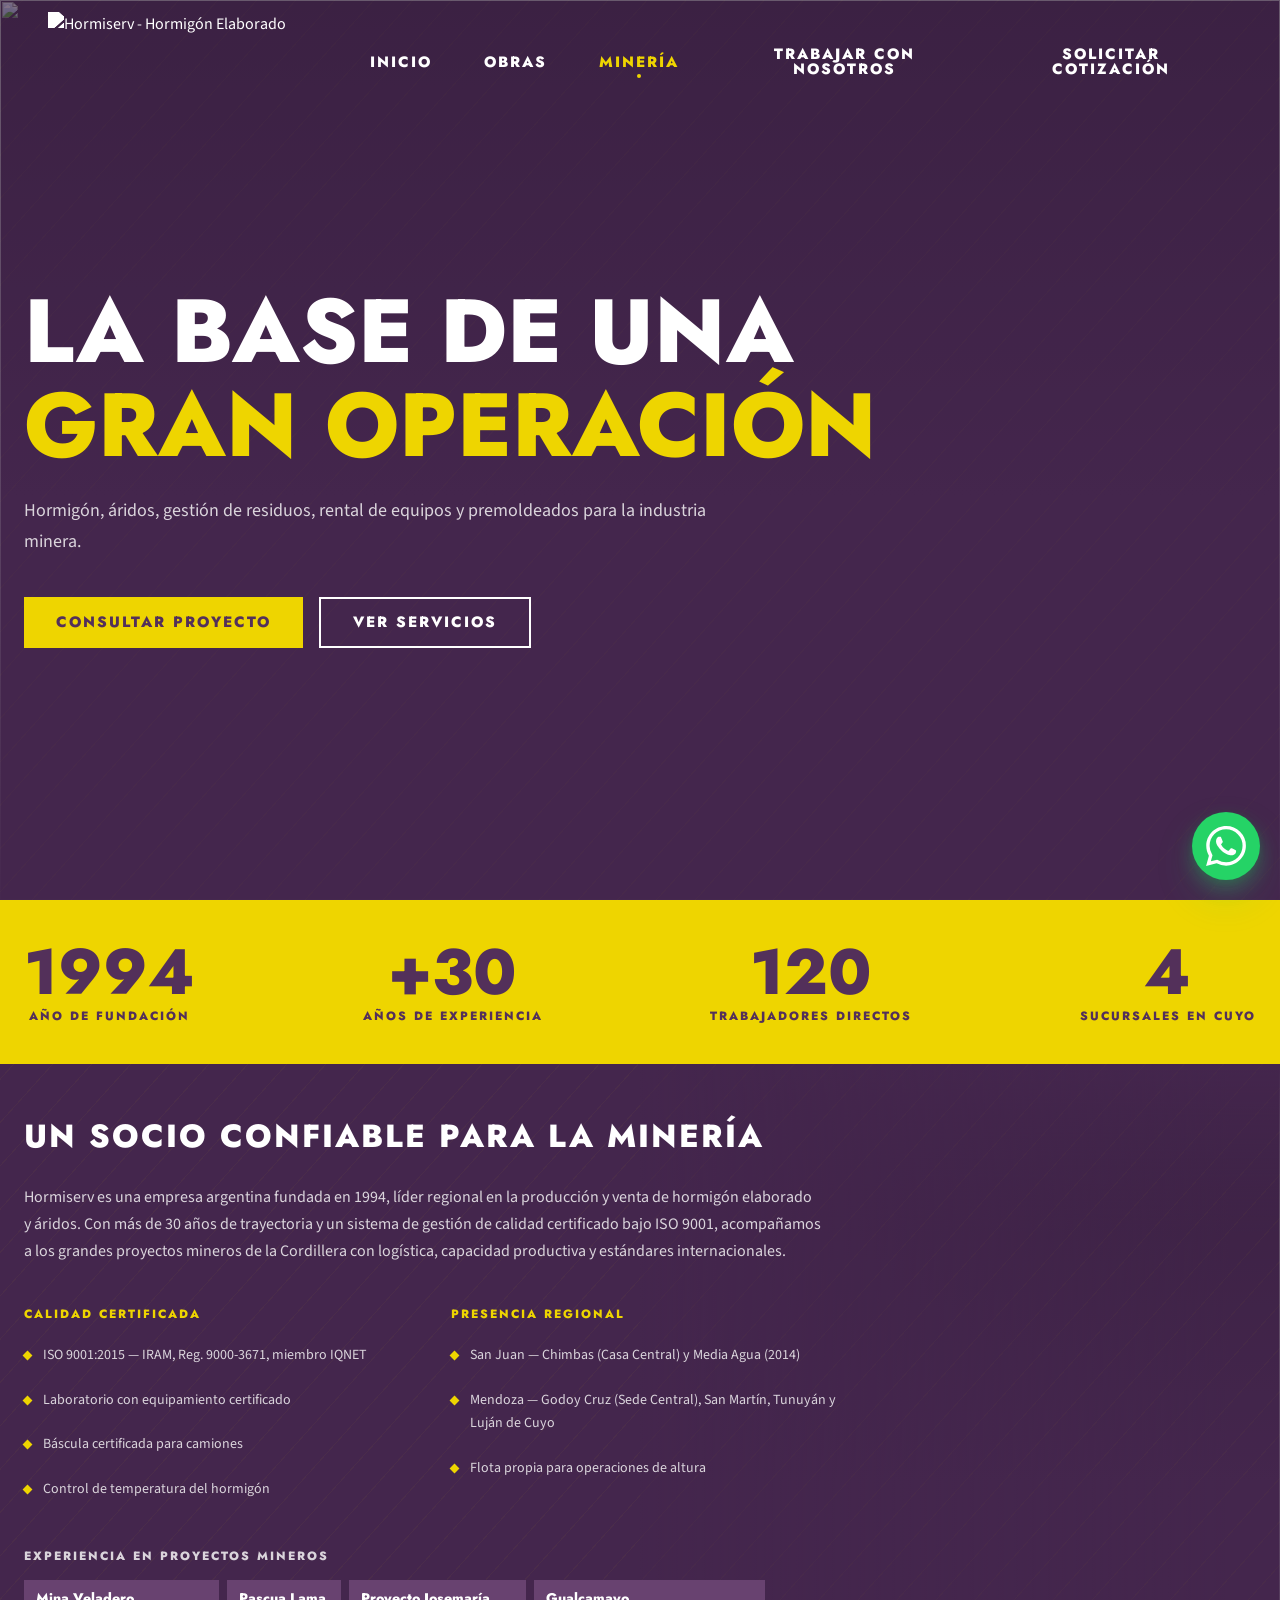
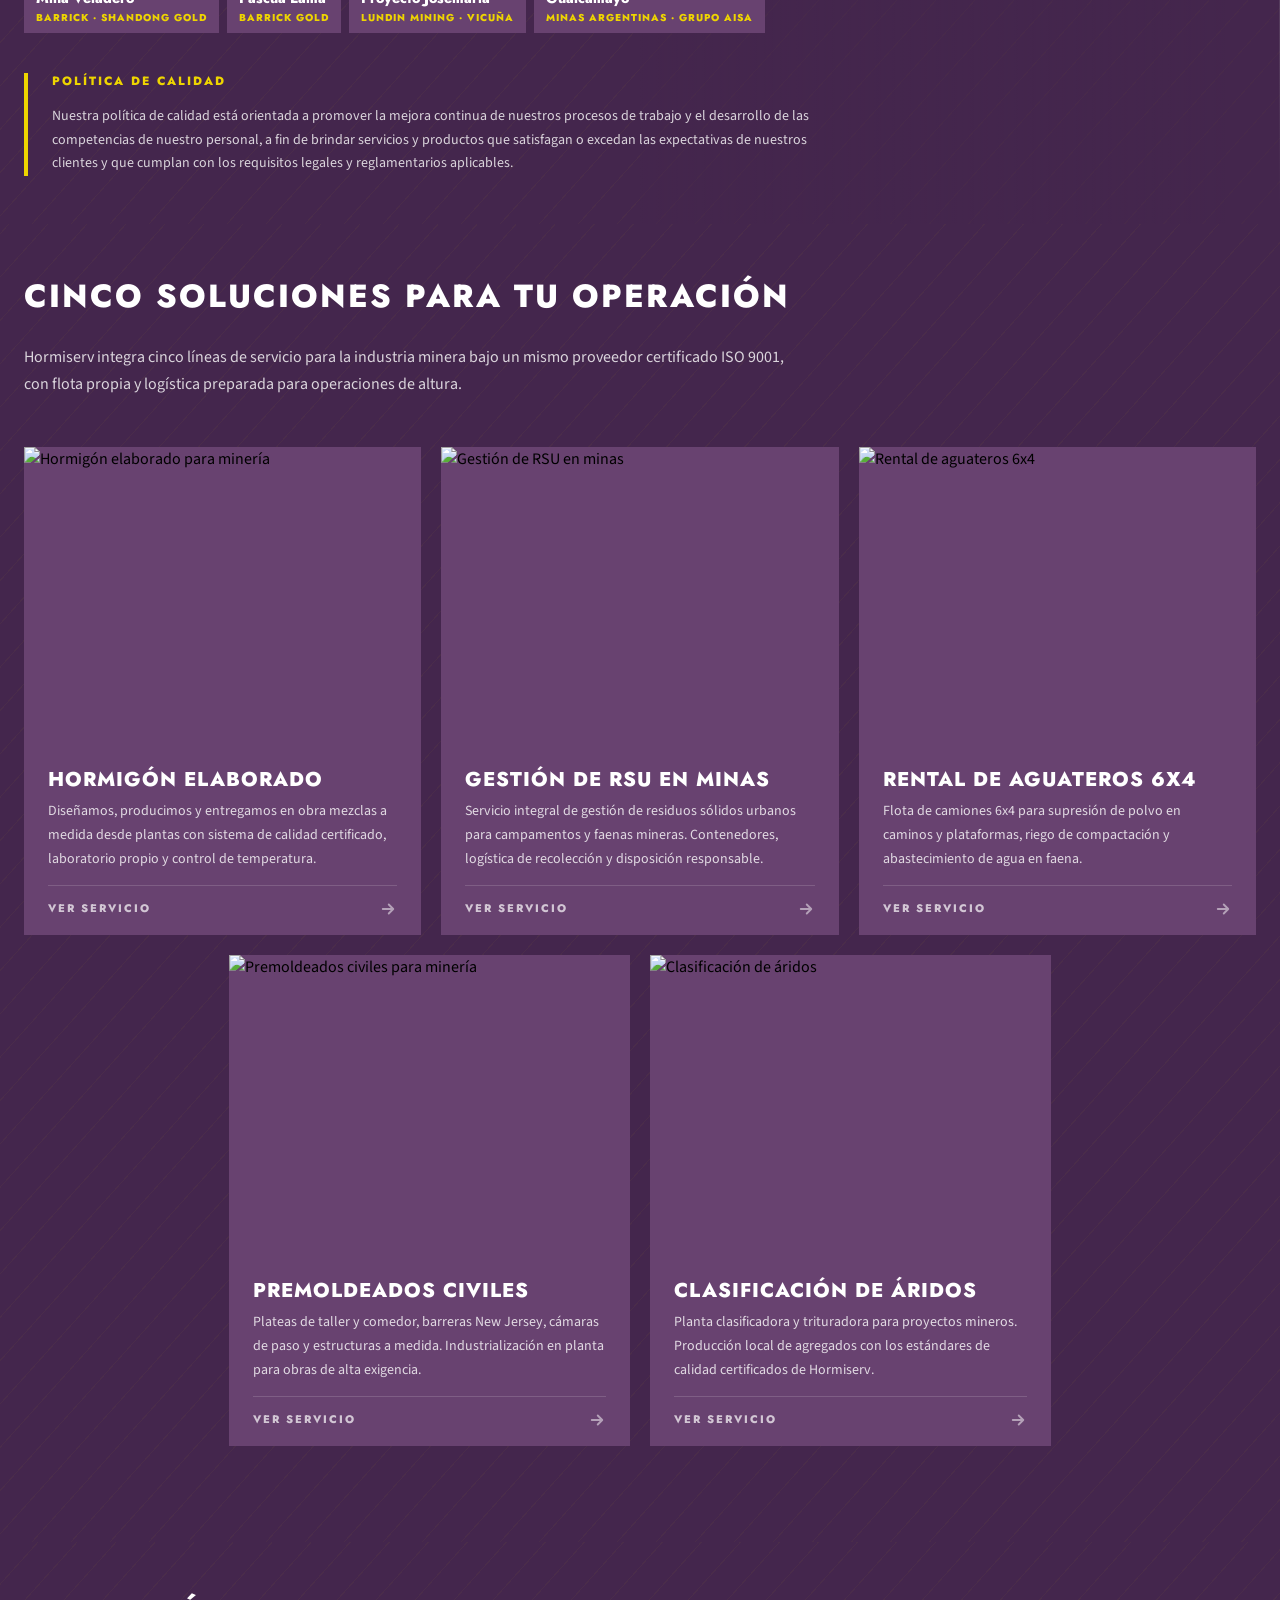
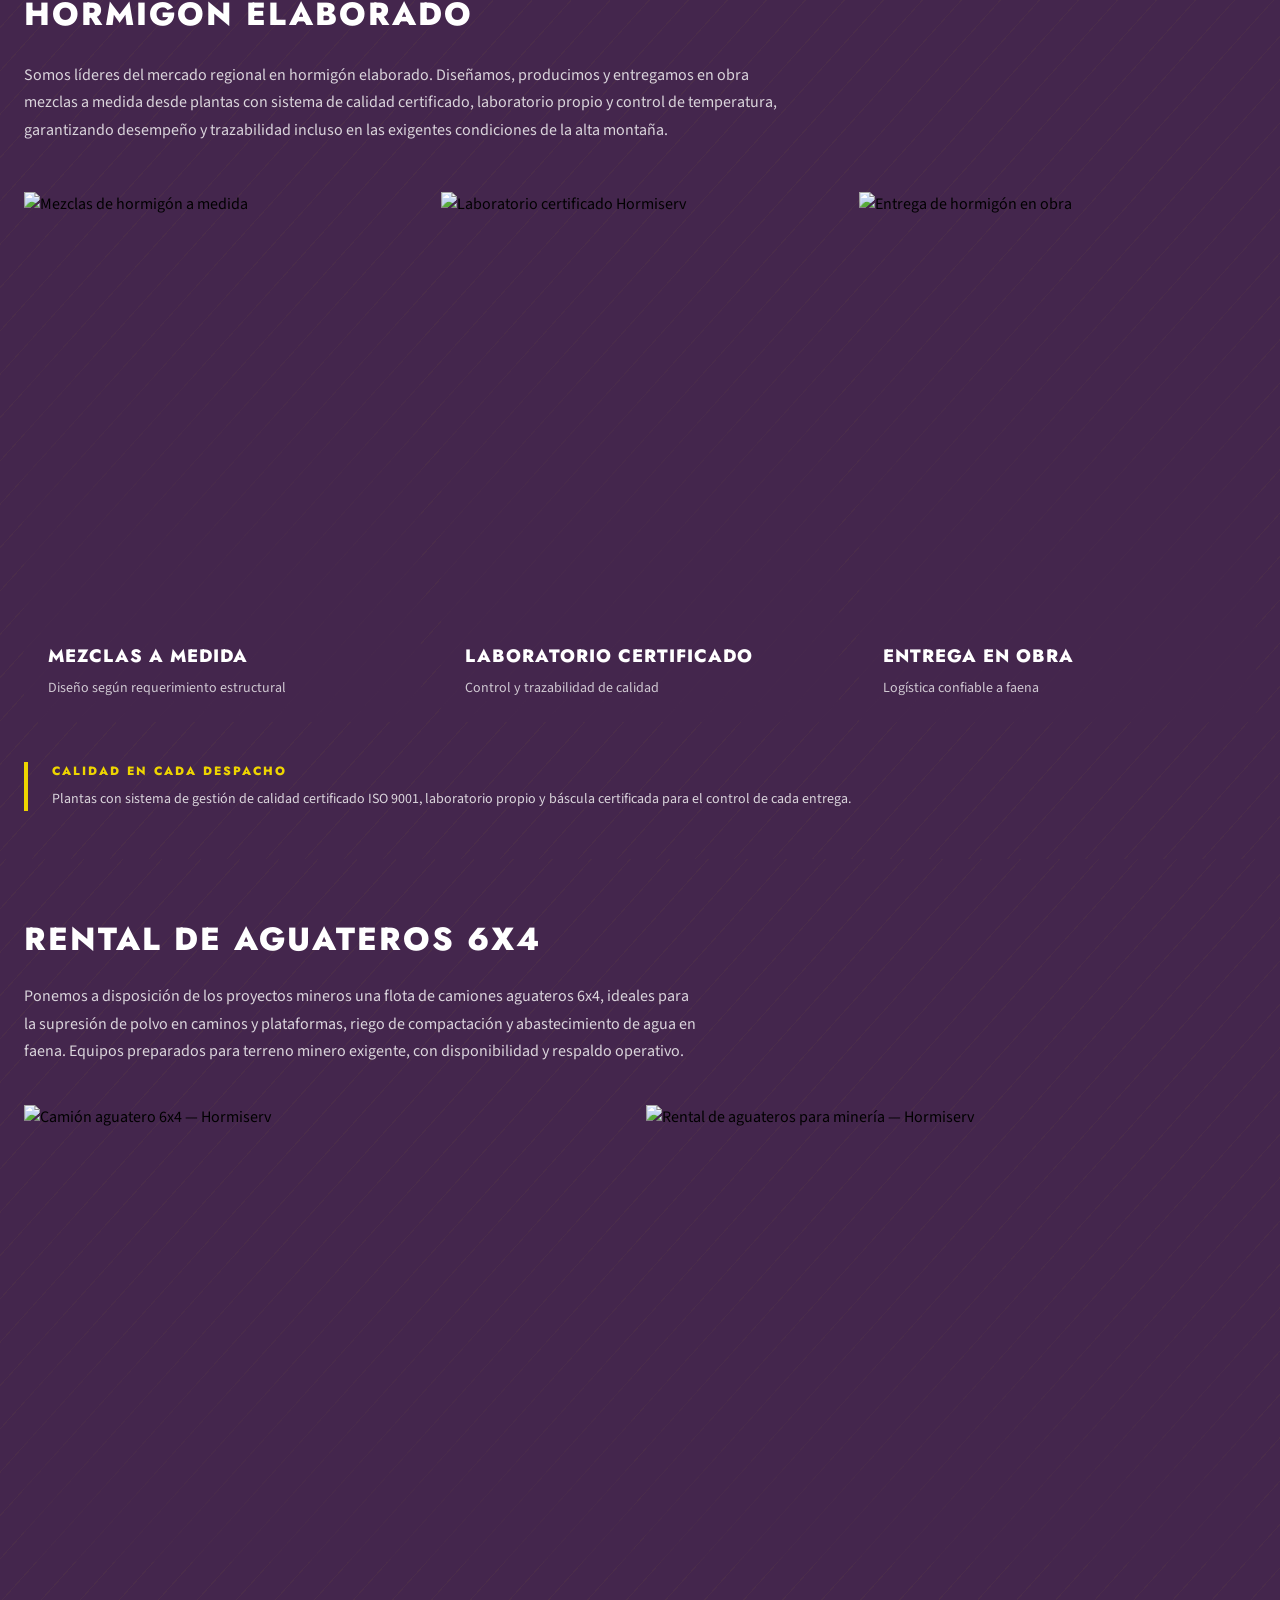
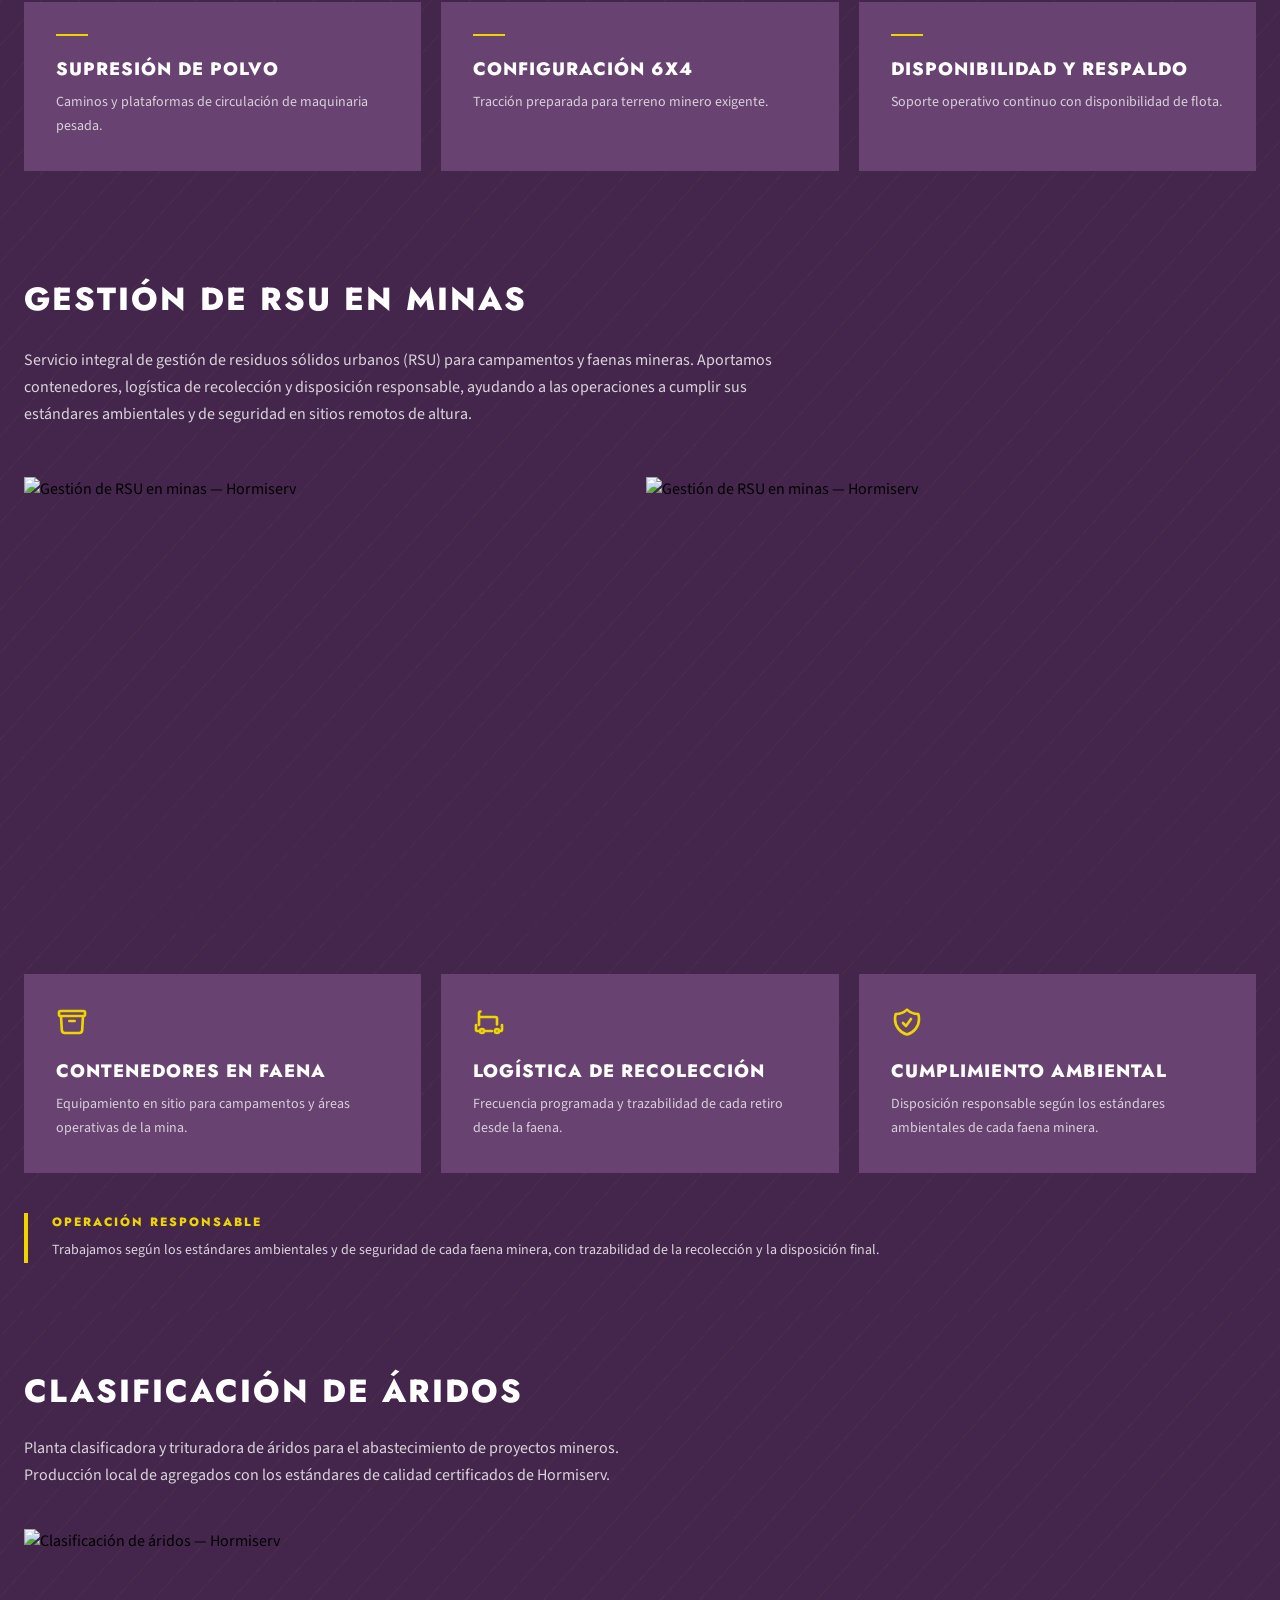
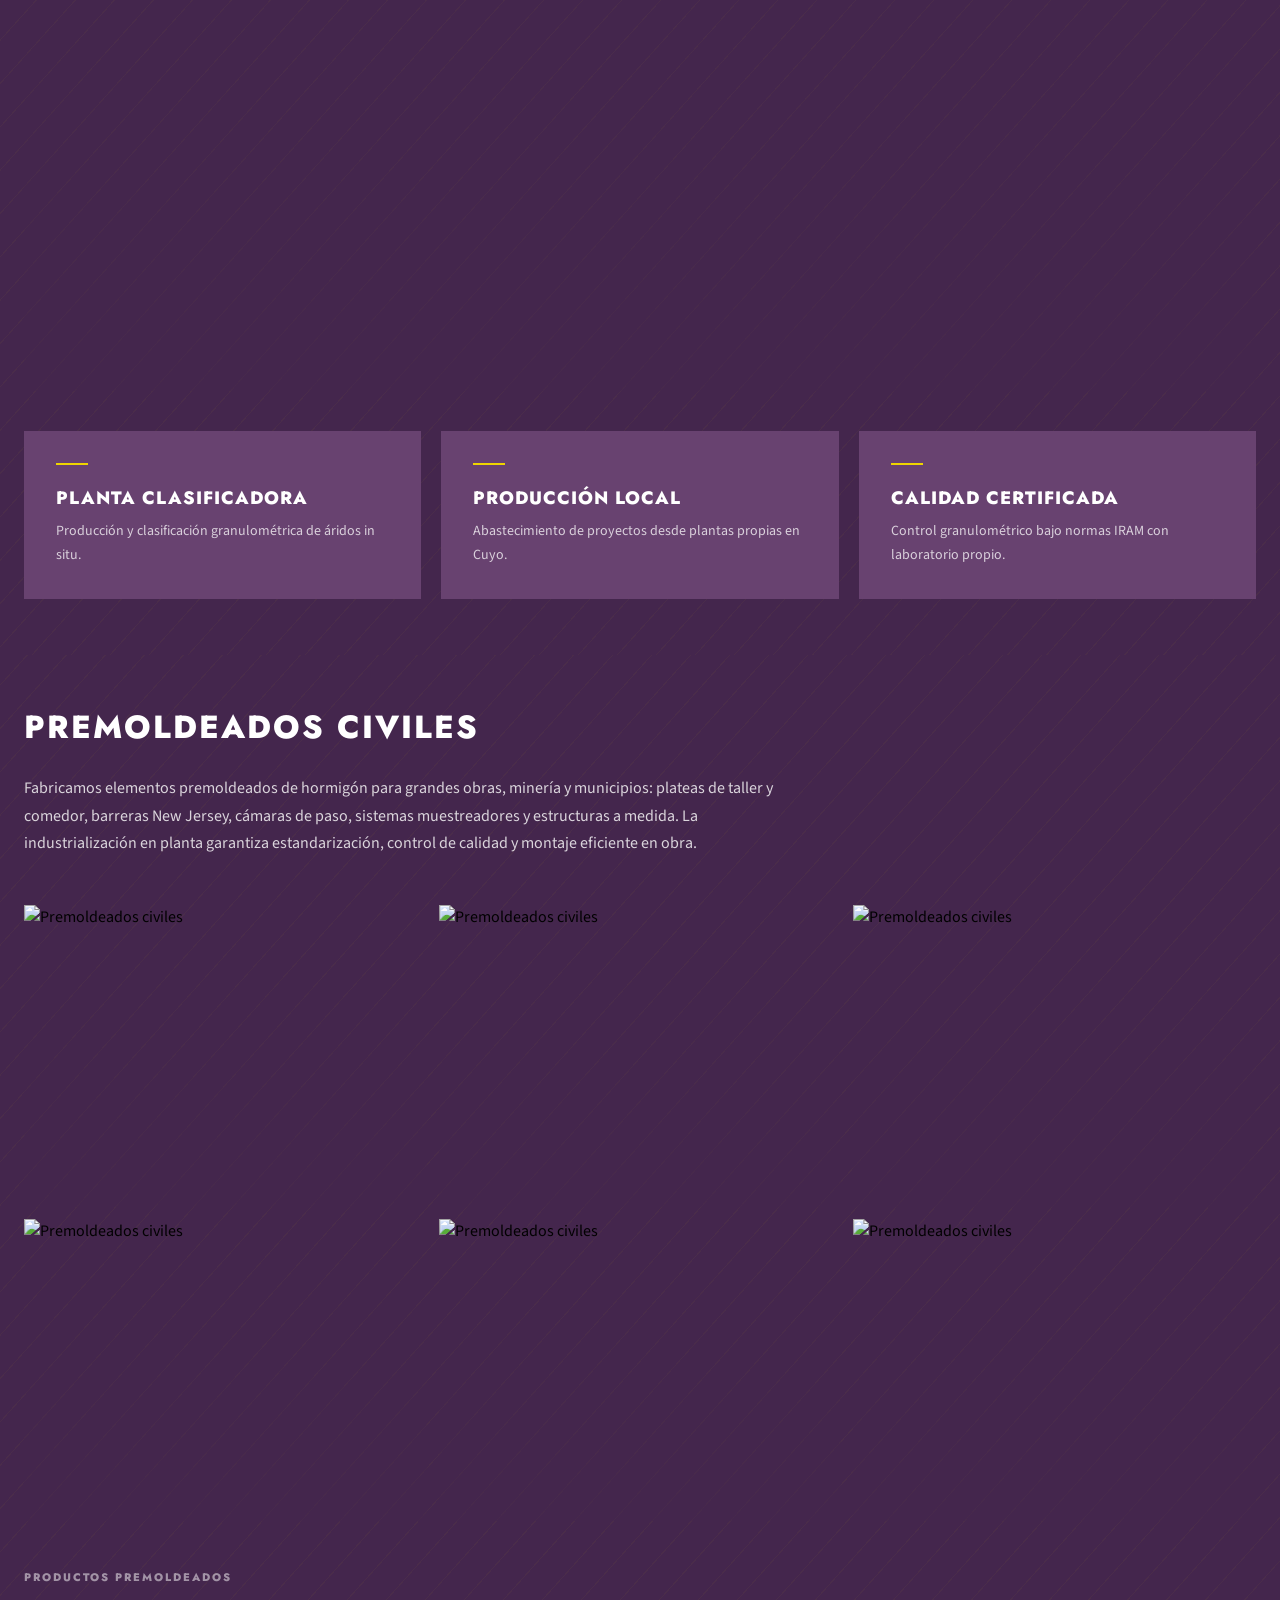
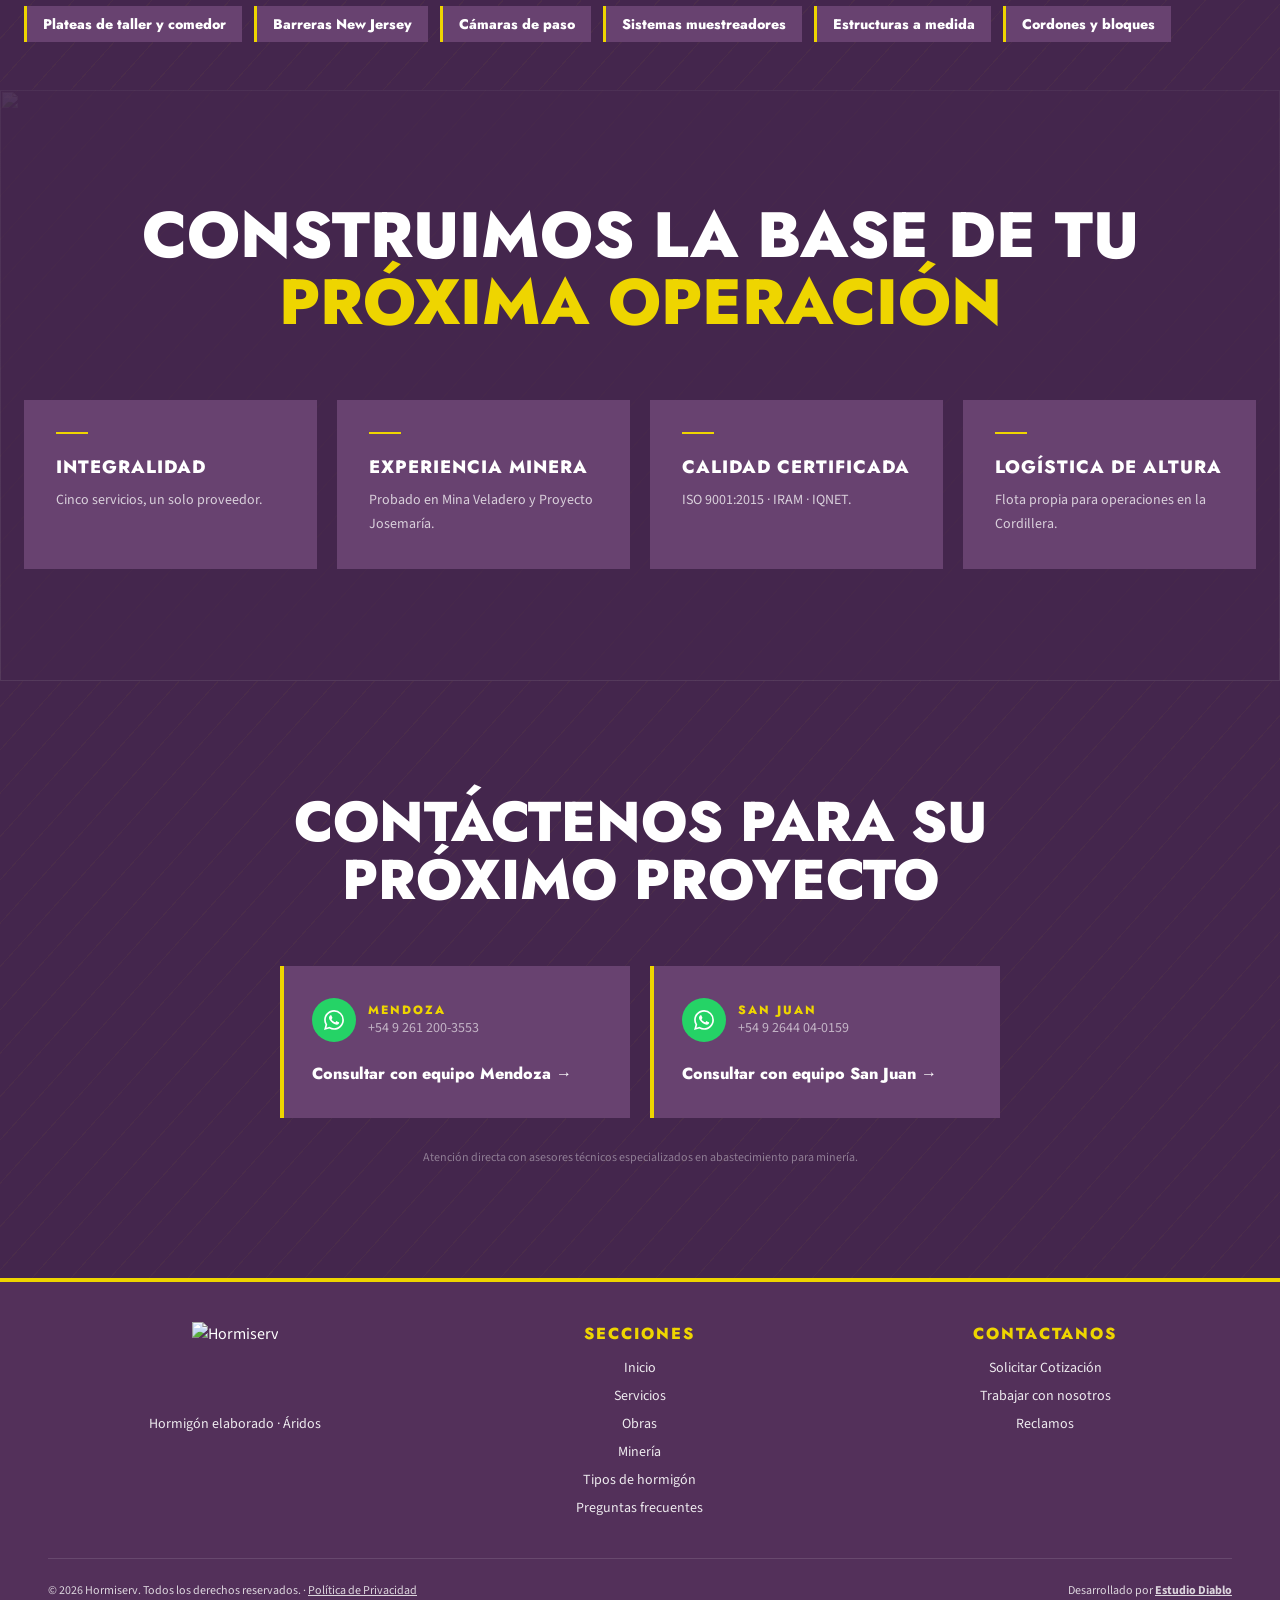
==== commit e1882a54: "Deploy 2026-11-10 14:10:40" ====
--- a/mineria/index.html
+++ b/mineria/index.html
@@ -1,4 +1,4 @@
-<!DOCTYPE html><html lang="es"> <head><meta charset="UTF-8"><meta name="viewport" content="width=device-width, initial-scale=1.0"><meta http-equiv="X-UA-Compatible" content="IE=edge"><!-- SEO Meta Tags --><title>Soluciones para Minería | Hormiserv — Hormigón, RSU, Aguateros, Premoldeados</title><meta name="description" content="Cinco soluciones para operaciones mineras en Cuyo: hormigón elaborado, gestión de RSU, rental de aguateros 6x4, premoldeados civiles y áridos. ISO 9001 certificado. Mendoza y San Juan."><meta name="keywords" content="hormigón minería Mendoza, hormigón minería San Juan, RSU minas, aguateros minería, premoldeados minería, áridos minería, proveedor minería Cuyo"><meta name="author" content="Hormiserv SRL"><meta name="facebook-domain-verification" content="1dc4mx3ufuscgnlfsc04hozzihzgfz"><link rel="canonical" href="https://www.hormiserv.com/mineria/"><!-- Datos estructurados --><script type="application/ld+json">{"@context":"https://schema.org","@graph":[{"@type":"Organization","@id":"https://www.hormiserv.com/#organizacion","name":"Hormiserv","legalName":"Hormiserv SRL","url":"https://www.hormiserv.com/","logo":{"@type":"ImageObject","url":"https://www.hormiserv.com/hormiser-320w.png"},"image":"https://www.hormiserv.com/fallback.jpg","description":"Empresa argentina de hormigón elaborado y áridos con más de 30 años de trayectoria en Cuyo. Plantas propias en Mendoza y San Juan, laboratorio propio y sistema de gestión de calidad certificado ISO 9001:2015.","foundingDate":"1994","email":"info@hormiserv.com.ar","sameAs":["https://www.instagram.com/hormiservmendoza"],"address":{"@type":"PostalAddress","addressCountry":"AR"},"areaServed":[{"@type":"State","name":"Mendoza"},{"@type":"State","name":"San Juan"}],"hasCertification":{"@type":"Certification","name":"ISO 9001:2015","identifier":"9000-3671","issuedBy":{"@type":"Organization","name":"IRAM"}},"subOrganization":[{"@id":"https://www.hormiserv.com/#planta-sede-central"},{"@id":"https://www.hormiserv.com/#planta-san-martin"},{"@id":"https://www.hormiserv.com/#planta-lujan"},{"@id":"https://www.hormiserv.com/#planta-valle-uco"},{"@id":"https://www.hormiserv.com/#planta-san-juan-central"}],"hasOfferCatalog":{"@type":"OfferCatalog","name":"Servicios de Hormiserv","itemListElement":[{"@type":"Offer","itemOffered":{"@type":"Service","name":"Hormigón elaborado para obra residencial","description":"Hormigón para viviendas unifamiliares y complejos habitacionales, con asesoramiento técnico.","provider":{"@id":"https://www.hormiserv.com/#organizacion"}}},{"@type":"Offer","itemOffered":{"@type":"Service","name":"Hormigón elaborado para obra comercial","description":"Grandes volúmenes y entregas programadas para edificios, torres y centros comerciales.","provider":{"@id":"https://www.hormiserv.com/#organizacion"}}},{"@type":"Offer","itemOffered":{"@type":"Service","name":"Hormigón elaborado para obra industrial","description":"Mezclas especiales de alta resistencia con laboratorio propio, para plantas, galpones y pisos industriales.","provider":{"@id":"https://www.hormiserv.com/#organizacion"}}},{"@type":"Offer","itemOffered":{"@type":"Service","name":"Áridos","description":"Producción y venta de áridos con planta propia.","provider":{"@id":"https://www.hormiserv.com/#organizacion"}}},{"@type":"Offer","itemOffered":{"@type":"Service","name":"Servicios para minería","description":"Hormigón elaborado, gestión de RSU, rental de aguateros, premoldeados civiles y áridos para operaciones mineras de altura.","provider":{"@id":"https://www.hormiserv.com/#organizacion"},"url":"https://www.hormiserv.com/mineria/"}}]}},{"@type":"WebSite","@id":"https://www.hormiserv.com/#sitio","url":"https://www.hormiserv.com/","name":"Hormiserv","inLanguage":"es-AR","publisher":{"@id":"https://www.hormiserv.com/#organizacion"}},{"@type":"BreadcrumbList","itemListElement":[{"@type":"ListItem","position":1,"name":"Inicio","item":"https://www.hormiserv.com/"},{"@type":"ListItem","position":2,"name":"Minería"}]}]}</script><!-- Open Graph / Facebook --><meta property="og:type" content="website"><meta property="og:url" content="https://www.hormiserv.com/mineria/"><meta property="og:title" content="Soluciones para Minería | Hormiserv — Hormigón, RSU, Aguateros, Premoldeados"><meta property="og:description" content="Cinco soluciones para operaciones mineras en Cuyo: hormigón elaborado, gestión de RSU, rental de aguateros 6x4, premoldeados civiles y áridos. ISO 9001 certificado. Mendoza y San Juan."><meta property="og:image" content="https://www.hormiserv.com/fallback.jpg"><meta property="og:locale" content="es_AR"><meta property="og:site_name" content="Hormiserv"><!-- Twitter --><meta property="twitter:card" content="summary_large_image"><meta property="twitter:url" content="https://www.hormiserv.com/mineria/"><meta property="twitter:title" content="Soluciones para Minería | Hormiserv — Hormigón, RSU, Aguateros, Premoldeados"><meta property="twitter:description" content="Cinco soluciones para operaciones mineras en Cuyo: hormigón elaborado, gestión de RSU, rental de aguateros 6x4, premoldeados civiles y áridos. ISO 9001 certificado. Mendoza y San Juan."><meta property="twitter:image" content="https://www.hormiserv.com/fallback.jpg"><!-- Favicon --><link rel="icon" type="image/x-icon" href="/favicon.ico"><link rel="apple-touch-icon" sizes="180x180" href="/favicon.webp"><link rel="icon" type="image/png" sizes="32x32" href="/favicon.webp"><link rel="icon" type="image/png" sizes="16x16" href="/favicon.webp"><!-- Preconnect para optimización --><link rel="preconnect" href="https://fonts.googleapis.com"><link rel="preconnect" href="https://fonts.gstatic.com" crossorigin><!-- Robots --><meta name="robots" content="index, follow"><meta name="googlebot" content="index, follow"><!-- Geo Tags para ubicación --><meta name="geo.region" content="AR-M"><meta name="geo.placename" content="Mendoza"><meta name="geo.position" content="-32.889458;-68.845839"><meta name="ICBM" content="-32.889458, -68.845839"><!-- Theme Color --><meta name="theme-color" content="#44264D"><meta name="msapplication-TileColor" content="#44264D"><!-- Google AdSense --><script async src="https://pagead2.googlesyndication.com/pagead/js/adsbygoogle.js?client=ca-pub-9017518888479582" crossorigin="anonymous"></script><!-- Google tag (gtag.js) --><script async src="https://www.googletagmanager.com/gtag/js?id=AW-17718932053"></script><script>
+<!DOCTYPE html><html lang="es"> <head><meta charset="UTF-8"><meta name="viewport" content="width=device-width, initial-scale=1.0"><meta http-equiv="X-UA-Compatible" content="IE=edge"><!-- SEO Meta Tags --><title>Soluciones para Minería | Hormiserv — Hormigón, RSU, Aguateros, Premoldeados</title><meta name="description" content="Cinco soluciones para operaciones mineras en Cuyo: hormigón elaborado, gestión de RSU, rental de aguateros 6x4, premoldeados civiles y áridos. ISO 9001 certificado. Mendoza y San Juan."><meta name="keywords" content="hormigón minería Mendoza, hormigón minería San Juan, RSU minas, aguateros minería, premoldeados minería, áridos minería, proveedor minería Cuyo"><meta name="author" content="Hormiserv SRL"><meta name="facebook-domain-verification" content="1dc4mx3ufuscgnlfsc04hozzihzgfz"><link rel="canonical" href="https://www.hormiserv.com/mineria/"><!-- Datos estructurados --><script type="application/ld+json">{"@context":"https://schema.org","@graph":[{"@type":"Organization","@id":"https://www.hormiserv.com/#organizacion","name":"Hormiserv","legalName":"Hormiserv SRL","url":"https://www.hormiserv.com/","logo":{"@type":"ImageObject","url":"https://www.hormiserv.com/hormiser-320w.png"},"image":"https://www.hormiserv.com/fallback.jpg","description":"Empresa argentina de hormigón elaborado y áridos con más de 30 años de trayectoria en Cuyo. Plantas propias en Mendoza y San Juan, laboratorio propio y sistema de gestión de calidad certificado ISO 9001:2015.","foundingDate":"1994","email":"info@hormiserv.com.ar","sameAs":["https://www.instagram.com/hormiservmendoza"],"address":{"@type":"PostalAddress","addressCountry":"AR"},"areaServed":[{"@type":"State","name":"Mendoza"},{"@type":"State","name":"San Juan"}],"hasCertification":{"@type":"Certification","name":"ISO 9001:2015","identifier":"9000-3671","issuedBy":{"@type":"Organization","name":"IRAM"}},"subOrganization":[{"@id":"https://www.hormiserv.com/#planta-mendoza-central"},{"@id":"https://www.hormiserv.com/#planta-san-martin"},{"@id":"https://www.hormiserv.com/#planta-lujan"},{"@id":"https://www.hormiserv.com/#planta-valle-uco"},{"@id":"https://www.hormiserv.com/#planta-san-juan-central"}],"hasOfferCatalog":{"@type":"OfferCatalog","name":"Servicios de Hormiserv","itemListElement":[{"@type":"Offer","itemOffered":{"@type":"Service","name":"Hormigón elaborado para obra residencial","description":"Hormigón para viviendas unifamiliares y complejos habitacionales, con asesoramiento técnico.","provider":{"@id":"https://www.hormiserv.com/#organizacion"}}},{"@type":"Offer","itemOffered":{"@type":"Service","name":"Hormigón elaborado para obra comercial","description":"Grandes volúmenes y entregas programadas para edificios, torres y centros comerciales.","provider":{"@id":"https://www.hormiserv.com/#organizacion"}}},{"@type":"Offer","itemOffered":{"@type":"Service","name":"Hormigón elaborado para obra industrial","description":"Mezclas especiales de alta resistencia con laboratorio propio, para plantas, galpones y pisos industriales.","provider":{"@id":"https://www.hormiserv.com/#organizacion"}}},{"@type":"Offer","itemOffered":{"@type":"Service","name":"Áridos","description":"Producción y venta de áridos con planta propia.","provider":{"@id":"https://www.hormiserv.com/#organizacion"}}},{"@type":"Offer","itemOffered":{"@type":"Service","name":"Servicios para minería","description":"Hormigón elaborado, gestión de RSU, rental de aguateros, premoldeados civiles y áridos para operaciones mineras de altura.","provider":{"@id":"https://www.hormiserv.com/#organizacion"},"url":"https://www.hormiserv.com/mineria/"}}]}},{"@type":"WebSite","@id":"https://www.hormiserv.com/#sitio","url":"https://www.hormiserv.com/","name":"Hormiserv","inLanguage":"es-AR","publisher":{"@id":"https://www.hormiserv.com/#organizacion"}},{"@type":"BreadcrumbList","itemListElement":[{"@type":"ListItem","position":1,"name":"Inicio","item":"https://www.hormiserv.com/"},{"@type":"ListItem","position":2,"name":"Minería"}]}]}</script><!-- Open Graph / Facebook --><meta property="og:type" content="website"><meta property="og:url" content="https://www.hormiserv.com/mineria/"><meta property="og:title" content="Soluciones para Minería | Hormiserv — Hormigón, RSU, Aguateros, Premoldeados"><meta property="og:description" content="Cinco soluciones para operaciones mineras en Cuyo: hormigón elaborado, gestión de RSU, rental de aguateros 6x4, premoldeados civiles y áridos. ISO 9001 certificado. Mendoza y San Juan."><meta property="og:image" content="https://www.hormiserv.com/fallback.jpg"><meta property="og:locale" content="es_AR"><meta property="og:site_name" content="Hormiserv"><!-- Twitter --><meta property="twitter:card" content="summary_large_image"><meta property="twitter:url" content="https://www.hormiserv.com/mineria/"><meta property="twitter:title" content="Soluciones para Minería | Hormiserv — Hormigón, RSU, Aguateros, Premoldeados"><meta property="twitter:description" content="Cinco soluciones para operaciones mineras en Cuyo: hormigón elaborado, gestión de RSU, rental de aguateros 6x4, premoldeados civiles y áridos. ISO 9001 certificado. Mendoza y San Juan."><meta property="twitter:image" content="https://www.hormiserv.com/fallback.jpg"><!-- Favicon --><link rel="icon" type="image/x-icon" href="/favicon.ico"><link rel="apple-touch-icon" sizes="180x180" href="/favicon.webp"><link rel="icon" type="image/png" sizes="32x32" href="/favicon.webp"><link rel="icon" type="image/png" sizes="16x16" href="/favicon.webp"><!-- Preconnect para optimización --><link rel="preconnect" href="https://fonts.googleapis.com"><link rel="preconnect" href="https://fonts.gstatic.com" crossorigin><!-- Robots --><meta name="robots" content="index, follow"><meta name="googlebot" content="index, follow"><!-- Geo Tags para ubicación --><meta name="geo.region" content="AR-M"><meta name="geo.placename" content="Mendoza"><meta name="geo.position" content="-32.889458;-68.845839"><meta name="ICBM" content="-32.889458, -68.845839"><!-- Theme Color --><meta name="theme-color" content="#44264D"><meta name="msapplication-TileColor" content="#44264D"><!-- Google AdSense --><script async src="https://pagead2.googlesyndication.com/pagead/js/adsbygoogle.js?client=ca-pub-9017518888479582" crossorigin="anonymous"></script><!-- Google tag (gtag.js) --><script async src="https://www.googletagmanager.com/gtag/js?id=AW-17718932053"></script><script>
   window.dataLayer = window.dataLayer || [];
   function gtag(){ dataLayer.push(arguments); }
   window.gtag = window.gtag || gtag;
@@ -21,7 +21,7 @@
   'https://connect.facebook.net/en_US/fbevents.js');
   fbq('init', '1149284534139807');
   fbq('track', 'PageView');
-  </script><noscript><img height="1" width="1" style="display:none" src="https://www.facebook.com/tr?id=1149284534139807&ev=PageView&noscript=1"></noscript><!-- End Meta Pixel Code --><!-- Fuentes (Opcional - ajusta según necesites) --><link href="https://fonts.googleapis.com/css2?family=Source+Sans+3:wght@400;600;700&display=swap" rel="stylesheet"><!-- Slot para estilos/scripts adicionales por página --><link rel="stylesheet" href="/_astro/index.D5XlDCBX.css">
+  </script><noscript><img height="1" width="1" style="display:none" src="https://www.facebook.com/tr?id=1149284534139807&ev=PageView&noscript=1"></noscript><!-- End Meta Pixel Code --><!-- Fuentes (Opcional - ajusta según necesites) --><link href="https://fonts.googleapis.com/css2?family=Source+Sans+3:wght@400;600;700&display=swap" rel="stylesheet"><!-- Slot para estilos/scripts adicionales por página --><link rel="stylesheet" href="/_astro/index.BpPxEO_u.css">
 <link rel="stylesheet" href="/_astro/mineria.BfDIV0fk.css"></head> <body class="overflow-x-hidden">   <header id="main-header" class="fixed top-0 left-0 w-full z-50" data-transparente="true" data-astro-cid-qlfjksao> <nav class="container mx-auto px-6 lg:px-12 py-3 flex items-center justify-between" data-astro-cid-qlfjksao> <!-- Logo --> <a href="/" class="flex items-center focus-visible:outline-2 focus-visible:outline-offset-4 focus-visible:outline-hormi-yellow active:opacity-70" data-astro-cid-qlfjksao> <img height="106" width="320" src="/hormiser-320w.png" alt="Hormiserv - Hormigón Elaborado" class="h-15 md:h-25 w-auto on-video" id="logo-img" data-astro-cid-qlfjksao> </a> <!-- Desktop nav (sm+) --> <div class="hidden sm:flex items-center gap-3" data-astro-cid-qlfjksao> <a href="/" class="nav-link relative inline-flex items-center justify-center px-5 py-3 font-display font-extrabold uppercase tracking-[2px] text-[15px] leading-none text-white hover:text-hormi-yellow focus-visible:text-hormi-yellow focus-visible:outline-none active:opacity-70 cursor-pointer" data-astro-cid-qlfjksao>Inicio</a> <a href="/obras/" class="nav-link relative inline-flex items-center justify-center px-5 py-3 font-display font-extrabold uppercase tracking-[2px] text-[15px] leading-none text-white hover:text-hormi-yellow focus-visible:text-hormi-yellow focus-visible:outline-none active:opacity-70 cursor-pointer" data-astro-cid-qlfjksao>Obras</a> <a href="/mineria/" class="nav-link relative inline-flex items-center justify-center px-5 py-3 font-display font-extrabold uppercase tracking-[2px] text-[15px] leading-none text-white hover:text-hormi-yellow focus-visible:text-hormi-yellow focus-visible:outline-none active:opacity-70 cursor-pointer active" data-astro-cid-qlfjksao>Minería</a> <button type="button" onclick="window.openJobModal()" class="nav-link relative inline-flex items-center justify-center px-5 py-3 font-display font-extrabold uppercase tracking-[2px] text-[15px] leading-none text-white hover:text-hormi-yellow focus-visible:text-hormi-yellow focus-visible:outline-none active:opacity-70 cursor-pointer" data-astro-cid-qlfjksao>
 Trabajar con nosotros
 </button> <button type="button" onclick="window.openQuotationModal()" class="nav-link relative inline-flex items-center justify-center px-5 py-3 font-display font-extrabold uppercase tracking-[2px] text-[15px] leading-none text-white hover:text-hormi-yellow focus-visible:text-hormi-yellow focus-visible:outline-none active:opacity-70 cursor-pointer" data-astro-cid-qlfjksao>
@@ -83,7 +83,7 @@
 </p> </div> </section>  <footer class="bg-hormi-purple-deep text-white"> <div class="h-1 w-full bg-hormi-yellow"></div> <div class="container mx-auto px-6 lg:px-12 pb-10 pt-10">  <div class="grid gap-8 md:grid-cols-3"> <div class="text-center flex flex-col items-center"> <img src="/hormiser-320w.png" alt="Hormiserv" class="h-20 w-auto" loading="lazy"> <p class="mt-3 text-sm opacity-90">
 Hormigón elaborado · Áridos
 </p> </div> <div class="text-center flex flex-col items-center"> <p class="font-display font-extrabold uppercase tracking-[2px] text-hormi-yellow">Secciones</p> <ul class="mt-3 space-y-2 text-sm opacity-90"> <li><a class="hover:underline focus-visible:underline focus-visible:outline-none active:opacity-70 cursor-pointer" href="/#inicio">Inicio</a></li> <li><a class="hover:underline focus-visible:underline focus-visible:outline-none active:opacity-70 cursor-pointer" href="/#servicios">Servicios</a></li> <li><a class="hover:underline focus-visible:underline focus-visible:outline-none active:opacity-70 cursor-pointer" href="/obras/">Obras</a></li> <li><a class="hover:underline focus-visible:underline focus-visible:outline-none active:opacity-70 cursor-pointer" href="/mineria/">Minería</a></li> <li><a class="hover:underline focus-visible:underline focus-visible:outline-none active:opacity-70 cursor-pointer" href="/tipos-de-hormigon/">Tipos de hormigón</a></li> <li><a class="hover:underline focus-visible:underline focus-visible:outline-none active:opacity-70 cursor-pointer" href="/preguntas-frecuentes/">Preguntas frecuentes</a></li> </ul> </div> <div class="text-center flex flex-col items-center"> <p class="font-display font-extrabold uppercase tracking-[2px] text-hormi-yellow">Contactanos</p> <ul class="mt-3 space-y-2 text-sm opacity-90"> <li><button type="button" onclick="window.openQuotationModal()" class="hover:underline focus-visible:underline focus-visible:outline-none active:opacity-70 cursor-pointer">Solicitar Cotización</button></li> <li><button type="button" onclick="window.openJobModal()" class="hover:underline focus-visible:underline focus-visible:outline-none active:opacity-70 cursor-pointer">Trabajar con nosotros</button></li> <li><button type="button" onclick="window.openComplaintModal()" class="hover:underline focus-visible:underline focus-visible:outline-none active:opacity-70 cursor-pointer">Reclamos</button></li> </ul> </div> </div> <div class="mt-10 border-t border-white/15 pt-6 text-xs opacity-80 flex flex-col gap-2 md:flex-row md:items-center md:justify-between"> <p>© 2026 Hormiserv. Todos los derechos reservados. · <a class="underline hover:no-underline focus-visible:outline-2 focus-visible:outline-offset-2 focus-visible:outline-hormi-yellow active:opacity-70" href="/politica-de-privacidad">Política de Privacidad</a></p> <p>Desarrollado por <a class="underline hover:no-underline focus-visible:outline-2 focus-visible:outline-offset-2 focus-visible:outline-hormi-yellow active:opacity-70 font-bold" href="https://estudiodiablo.com.ar/" target="_blank" rel="noopener">Estudio Diablo</a></p> </div> </div> </footer>  <!-- Quotation Modal — wizard: provincia → planta → formulario → éxito.
-     Estilos compartidos (.modal-*, .opcion-modal*, .campo*) en global.css. --><div id="quotation-modal" class="modal-fondo fixed inset-0 z-50 hidden items-center justify-center overflow-y-auto p-4" role="dialog" aria-modal="true" aria-labelledby="qmodal-title" data-astro-cid-ljgbophg> <div class="modal-caja max-w-lg sm:mx-4" data-astro-cid-ljgbophg> <!-- ───── STEP 1: Provincia ───── --> <div id="qstep-1" class="quotation-step flex-1 flex flex-col min-h-0" data-astro-cid-ljgbophg> <div class="modal-cabecera" data-astro-cid-ljgbophg> <h2 id="qmodal-title" class="modal-titulo" data-astro-cid-ljgbophg>Solicitar Cotización</h2> <p class="modal-bajada" data-astro-cid-ljgbophg>Seleccioná tu provincia</p> </div> <div class="modal-cuerpo space-y-3" data-astro-cid-ljgbophg> <button type="button" data-province-id="mendoza" data-province-label="Mendoza" data-plant-count="4" class="province-btn opcion-modal" data-astro-cid-ljgbophg> <div class="flex items-center justify-between" data-astro-cid-ljgbophg> <div data-astro-cid-ljgbophg> <div class="opcion-modal-titulo" data-astro-cid-ljgbophg>Mendoza</div> <div class="opcion-modal-detalle" data-astro-cid-ljgbophg> 4 plantas disponibles </div> </div> <svg class="opcion-modal-flecha" fill="none" stroke="currentColor" viewBox="0 0 24 24" aria-hidden="true" data-astro-cid-ljgbophg> <path stroke-linecap="round" stroke-linejoin="round" stroke-width="2" d="M9 5l7 7-7 7" data-astro-cid-ljgbophg></path> </svg> </div> </button><button type="button" data-province-id="san-juan" data-province-label="San Juan" data-plant-count="1" class="province-btn opcion-modal" data-astro-cid-ljgbophg> <div class="flex items-center justify-between" data-astro-cid-ljgbophg> <div data-astro-cid-ljgbophg> <div class="opcion-modal-titulo" data-astro-cid-ljgbophg>San Juan</div> <div class="opcion-modal-detalle" data-astro-cid-ljgbophg> 1 planta disponible </div> </div> <svg class="opcion-modal-flecha" fill="none" stroke="currentColor" viewBox="0 0 24 24" aria-hidden="true" data-astro-cid-ljgbophg> <path stroke-linecap="round" stroke-linejoin="round" stroke-width="2" d="M9 5l7 7-7 7" data-astro-cid-ljgbophg></path> </svg> </div> </button> </div> <div class="modal-pie justify-end" data-astro-cid-ljgbophg> <button type="button" class="q-cancel modal-accion" data-astro-cid-ljgbophg>Cancelar</button> </div> </div> <!-- ───── STEP 2: Planta ───── --> <div id="qstep-2" class="quotation-step hidden flex-1 flex-col min-h-0" data-astro-cid-ljgbophg> <div class="modal-cabecera" data-astro-cid-ljgbophg> <h2 class="modal-titulo" data-astro-cid-ljgbophg>Seleccioná tu planta</h2> <p class="modal-bajada" data-astro-cid-ljgbophg>Elegí la más cercana a tu obra</p> </div> <div class="modal-cuerpo space-y-3" data-astro-cid-ljgbophg> <button type="button" data-province-id="mendoza" data-plant-id="sede-central" data-plant-name="Hormiserv Mendoza" data-plant-whatsapp="5492612003553" data-plant-address="Godoy Cruz, Mendoza" class="plant-btn opcion-modal hidden" data-astro-cid-ljgbophg> <div class="flex items-center justify-between" data-astro-cid-ljgbophg> <div data-astro-cid-ljgbophg> <div class="opcion-modal-titulo" data-astro-cid-ljgbophg>Hormiserv Mendoza</div> <div class="opcion-modal-detalle flex items-center gap-1.5" data-astro-cid-ljgbophg> <svg class="w-3.5 h-3.5 shrink-0" fill="none" stroke="currentColor" viewBox="0 0 24 24" aria-hidden="true" data-astro-cid-ljgbophg> <path stroke-linecap="round" stroke-linejoin="round" stroke-width="2" d="M17.657 16.657L13.414 20.9a1.998 1.998 0 01-2.827 0l-4.244-4.243a8 8 0 1111.314 0z" data-astro-cid-ljgbophg></path> <path stroke-linecap="round" stroke-linejoin="round" stroke-width="2" d="M15 11a3 3 0 11-6 0 3 3 0 016 0z" data-astro-cid-ljgbophg></path> </svg> Godoy Cruz, Mendoza </div> </div> <svg class="opcion-modal-flecha ml-4" fill="none" stroke="currentColor" viewBox="0 0 24 24" aria-hidden="true" data-astro-cid-ljgbophg> <path stroke-linecap="round" stroke-linejoin="round" stroke-width="2" d="M9 5l7 7-7 7" data-astro-cid-ljgbophg></path> </svg> </div> </button><button type="button" data-province-id="mendoza" data-plant-id="san-martin" data-plant-name="San Martín" data-plant-whatsapp="5492613698767" data-plant-address="San Martín, Mendoza" class="plant-btn opcion-modal hidden" data-astro-cid-ljgbophg> <div class="flex items-center justify-between" data-astro-cid-ljgbophg> <div data-astro-cid-ljgbophg> <div class="opcion-modal-titulo" data-astro-cid-ljgbophg>San Martín</div> <div class="opcion-modal-detalle flex items-center gap-1.5" data-astro-cid-ljgbophg> <svg class="w-3.5 h-3.5 shrink-0" fill="none" stroke="currentColor" viewBox="0 0 24 24" aria-hidden="true" data-astro-cid-ljgbophg> <path stroke-linecap="round" stroke-linejoin="round" stroke-width="2" d="M17.657 16.657L13.414 20.9a1.998 1.998 0 01-2.827 0l-4.244-4.243a8 8 0 1111.314 0z" data-astro-cid-ljgbophg></path> <path stroke-linecap="round" stroke-linejoin="round" stroke-width="2" d="M15 11a3 3 0 11-6 0 3 3 0 016 0z" data-astro-cid-ljgbophg></path> </svg> San Martín, Mendoza </div> </div> <svg class="opcion-modal-flecha ml-4" fill="none" stroke="currentColor" viewBox="0 0 24 24" aria-hidden="true" data-astro-cid-ljgbophg> <path stroke-linecap="round" stroke-linejoin="round" stroke-width="2" d="M9 5l7 7-7 7" data-astro-cid-ljgbophg></path> </svg> </div> </button><button type="button" data-province-id="mendoza" data-plant-id="lujan" data-plant-name="Luján de Cuyo" data-plant-whatsapp="5492612003553" data-plant-address="Luján de Cuyo, Mendoza" class="plant-btn opcion-modal hidden" data-astro-cid-ljgbophg> <div class="flex items-center justify-between" data-astro-cid-ljgbophg> <div data-astro-cid-ljgbophg> <div class="opcion-modal-titulo" data-astro-cid-ljgbophg>Luján de Cuyo</div> <div class="opcion-modal-detalle flex items-center gap-1.5" data-astro-cid-ljgbophg> <svg class="w-3.5 h-3.5 shrink-0" fill="none" stroke="currentColor" viewBox="0 0 24 24" aria-hidden="true" data-astro-cid-ljgbophg> <path stroke-linecap="round" stroke-linejoin="round" stroke-width="2" d="M17.657 16.657L13.414 20.9a1.998 1.998 0 01-2.827 0l-4.244-4.243a8 8 0 1111.314 0z" data-astro-cid-ljgbophg></path> <path stroke-linecap="round" stroke-linejoin="round" stroke-width="2" d="M15 11a3 3 0 11-6 0 3 3 0 016 0z" data-astro-cid-ljgbophg></path> </svg> Luján de Cuyo, Mendoza </div> </div> <svg class="opcion-modal-flecha ml-4" fill="none" stroke="currentColor" viewBox="0 0 24 24" aria-hidden="true" data-astro-cid-ljgbophg> <path stroke-linecap="round" stroke-linejoin="round" stroke-width="2" d="M9 5l7 7-7 7" data-astro-cid-ljgbophg></path> </svg> </div> </button><button type="button" data-province-id="mendoza" data-plant-id="valle-uco" data-plant-name="Valle de Uco" data-plant-whatsapp="5492615508841" data-plant-address="Valle de Uco, Mendoza" class="plant-btn opcion-modal hidden" data-astro-cid-ljgbophg> <div class="flex items-center justify-between" data-astro-cid-ljgbophg> <div data-astro-cid-ljgbophg> <div class="opcion-modal-titulo" data-astro-cid-ljgbophg>Valle de Uco</div> <div class="opcion-modal-detalle flex items-center gap-1.5" data-astro-cid-ljgbophg> <svg class="w-3.5 h-3.5 shrink-0" fill="none" stroke="currentColor" viewBox="0 0 24 24" aria-hidden="true" data-astro-cid-ljgbophg> <path stroke-linecap="round" stroke-linejoin="round" stroke-width="2" d="M17.657 16.657L13.414 20.9a1.998 1.998 0 01-2.827 0l-4.244-4.243a8 8 0 1111.314 0z" data-astro-cid-ljgbophg></path> <path stroke-linecap="round" stroke-linejoin="round" stroke-width="2" d="M15 11a3 3 0 11-6 0 3 3 0 016 0z" data-astro-cid-ljgbophg></path> </svg> Valle de Uco, Mendoza </div> </div> <svg class="opcion-modal-flecha ml-4" fill="none" stroke="currentColor" viewBox="0 0 24 24" aria-hidden="true" data-astro-cid-ljgbophg> <path stroke-linecap="round" stroke-linejoin="round" stroke-width="2" d="M9 5l7 7-7 7" data-astro-cid-ljgbophg></path> </svg> </div> </button><button type="button" data-province-id="san-juan" data-plant-id="san-juan-central" data-plant-name="Hormiserv San Juan" data-plant-whatsapp="5492645669337" data-plant-address="San Juan Capital" class="plant-btn opcion-modal hidden" data-astro-cid-ljgbophg> <div class="flex items-center justify-between" data-astro-cid-ljgbophg> <div data-astro-cid-ljgbophg> <div class="opcion-modal-titulo" data-astro-cid-ljgbophg>Hormiserv San Juan</div> <div class="opcion-modal-detalle flex items-center gap-1.5" data-astro-cid-ljgbophg> <svg class="w-3.5 h-3.5 shrink-0" fill="none" stroke="currentColor" viewBox="0 0 24 24" aria-hidden="true" data-astro-cid-ljgbophg> <path stroke-linecap="round" stroke-linejoin="round" stroke-width="2" d="M17.657 16.657L13.414 20.9a1.998 1.998 0 01-2.827 0l-4.244-4.243a8 8 0 1111.314 0z" data-astro-cid-ljgbophg></path> <path stroke-linecap="round" stroke-linejoin="round" stroke-width="2" d="M15 11a3 3 0 11-6 0 3 3 0 016 0z" data-astro-cid-ljgbophg></path> </svg> San Juan Capital </div> </div> <svg class="opcion-modal-flecha ml-4" fill="none" stroke="currentColor" viewBox="0 0 24 24" aria-hidden="true" data-astro-cid-ljgbophg> <path stroke-linecap="round" stroke-linejoin="round" stroke-width="2" d="M9 5l7 7-7 7" data-astro-cid-ljgbophg></path> </svg> </div> </button> </div> <div class="modal-pie justify-between" data-astro-cid-ljgbophg> <button type="button" id="qback-2" class="modal-accion" data-astro-cid-ljgbophg> <svg class="w-4 h-4" fill="none" stroke="currentColor" viewBox="0 0 24 24" aria-hidden="true" data-astro-cid-ljgbophg> <path stroke-linecap="round" stroke-linejoin="round" stroke-width="2" d="M15 19l-7-7 7-7" data-astro-cid-ljgbophg></path> </svg>
+     Estilos compartidos (.modal-*, .opcion-modal*, .campo*) en global.css. --><div id="quotation-modal" class="modal-fondo fixed inset-0 z-50 hidden items-center justify-center overflow-y-auto p-4" role="dialog" aria-modal="true" aria-labelledby="qmodal-title" data-astro-cid-ljgbophg> <div class="modal-caja max-w-lg sm:mx-4" data-astro-cid-ljgbophg> <!-- ───── STEP 1: Provincia ───── --> <div id="qstep-1" class="quotation-step flex-1 flex flex-col min-h-0" data-astro-cid-ljgbophg> <div class="modal-cabecera" data-astro-cid-ljgbophg> <h2 id="qmodal-title" class="modal-titulo" data-astro-cid-ljgbophg>Solicitar Cotización</h2> <p class="modal-bajada" data-astro-cid-ljgbophg>Seleccioná tu provincia</p> </div> <div class="modal-cuerpo space-y-3" data-astro-cid-ljgbophg> <button type="button" data-province-id="mendoza" data-province-label="Mendoza" data-plant-count="4" class="province-btn opcion-modal" data-astro-cid-ljgbophg> <div class="flex items-center justify-between" data-astro-cid-ljgbophg> <div data-astro-cid-ljgbophg> <div class="opcion-modal-titulo" data-astro-cid-ljgbophg>Mendoza</div> <div class="opcion-modal-detalle" data-astro-cid-ljgbophg> 4 plantas disponibles </div> </div> <svg class="opcion-modal-flecha" fill="none" stroke="currentColor" viewBox="0 0 24 24" aria-hidden="true" data-astro-cid-ljgbophg> <path stroke-linecap="round" stroke-linejoin="round" stroke-width="2" d="M9 5l7 7-7 7" data-astro-cid-ljgbophg></path> </svg> </div> </button><button type="button" data-province-id="san-juan" data-province-label="San Juan" data-plant-count="1" class="province-btn opcion-modal" data-astro-cid-ljgbophg> <div class="flex items-center justify-between" data-astro-cid-ljgbophg> <div data-astro-cid-ljgbophg> <div class="opcion-modal-titulo" data-astro-cid-ljgbophg>San Juan</div> <div class="opcion-modal-detalle" data-astro-cid-ljgbophg> 1 planta disponible </div> </div> <svg class="opcion-modal-flecha" fill="none" stroke="currentColor" viewBox="0 0 24 24" aria-hidden="true" data-astro-cid-ljgbophg> <path stroke-linecap="round" stroke-linejoin="round" stroke-width="2" d="M9 5l7 7-7 7" data-astro-cid-ljgbophg></path> </svg> </div> </button> </div> <div class="modal-pie justify-end" data-astro-cid-ljgbophg> <button type="button" class="q-cancel modal-accion" data-astro-cid-ljgbophg>Cancelar</button> </div> </div> <!-- ───── STEP 2: Planta ───── --> <div id="qstep-2" class="quotation-step hidden flex-1 flex-col min-h-0" data-astro-cid-ljgbophg> <div class="modal-cabecera" data-astro-cid-ljgbophg> <h2 class="modal-titulo" data-astro-cid-ljgbophg>Seleccioná tu planta</h2> <p class="modal-bajada" data-astro-cid-ljgbophg>Elegí la más cercana a tu obra</p> </div> <div class="modal-cuerpo space-y-3" data-astro-cid-ljgbophg> <button type="button" data-province-id="mendoza" data-plant-id="mendoza-central" data-plant-name="Hormiserv Mendoza" data-plant-address="Godoy Cruz, Mendoza" class="plant-btn opcion-modal hidden" data-astro-cid-ljgbophg> <div class="flex items-center justify-between" data-astro-cid-ljgbophg> <div data-astro-cid-ljgbophg> <div class="opcion-modal-titulo" data-astro-cid-ljgbophg>Hormiserv Mendoza</div> <div class="opcion-modal-detalle flex items-center gap-1.5" data-astro-cid-ljgbophg> <svg class="w-3.5 h-3.5 shrink-0" fill="none" stroke="currentColor" viewBox="0 0 24 24" aria-hidden="true" data-astro-cid-ljgbophg> <path stroke-linecap="round" stroke-linejoin="round" stroke-width="2" d="M17.657 16.657L13.414 20.9a1.998 1.998 0 01-2.827 0l-4.244-4.243a8 8 0 1111.314 0z" data-astro-cid-ljgbophg></path> <path stroke-linecap="round" stroke-linejoin="round" stroke-width="2" d="M15 11a3 3 0 11-6 0 3 3 0 016 0z" data-astro-cid-ljgbophg></path> </svg> Godoy Cruz, Mendoza </div> </div> <svg class="opcion-modal-flecha ml-4" fill="none" stroke="currentColor" viewBox="0 0 24 24" aria-hidden="true" data-astro-cid-ljgbophg> <path stroke-linecap="round" stroke-linejoin="round" stroke-width="2" d="M9 5l7 7-7 7" data-astro-cid-ljgbophg></path> </svg> </div> </button><button type="button" data-province-id="mendoza" data-plant-id="san-martin" data-plant-name="San Martín" data-plant-address="San Martín, Mendoza" class="plant-btn opcion-modal hidden" data-astro-cid-ljgbophg> <div class="flex items-center justify-between" data-astro-cid-ljgbophg> <div data-astro-cid-ljgbophg> <div class="opcion-modal-titulo" data-astro-cid-ljgbophg>San Martín</div> <div class="opcion-modal-detalle flex items-center gap-1.5" data-astro-cid-ljgbophg> <svg class="w-3.5 h-3.5 shrink-0" fill="none" stroke="currentColor" viewBox="0 0 24 24" aria-hidden="true" data-astro-cid-ljgbophg> <path stroke-linecap="round" stroke-linejoin="round" stroke-width="2" d="M17.657 16.657L13.414 20.9a1.998 1.998 0 01-2.827 0l-4.244-4.243a8 8 0 1111.314 0z" data-astro-cid-ljgbophg></path> <path stroke-linecap="round" stroke-linejoin="round" stroke-width="2" d="M15 11a3 3 0 11-6 0 3 3 0 016 0z" data-astro-cid-ljgbophg></path> </svg> San Martín, Mendoza </div> </div> <svg class="opcion-modal-flecha ml-4" fill="none" stroke="currentColor" viewBox="0 0 24 24" aria-hidden="true" data-astro-cid-ljgbophg> <path stroke-linecap="round" stroke-linejoin="round" stroke-width="2" d="M9 5l7 7-7 7" data-astro-cid-ljgbophg></path> </svg> </div> </button><button type="button" data-province-id="mendoza" data-plant-id="lujan" data-plant-name="Luján de Cuyo" data-plant-address="Luján de Cuyo, Mendoza" class="plant-btn opcion-modal hidden" data-astro-cid-ljgbophg> <div class="flex items-center justify-between" data-astro-cid-ljgbophg> <div data-astro-cid-ljgbophg> <div class="opcion-modal-titulo" data-astro-cid-ljgbophg>Luján de Cuyo</div> <div class="opcion-modal-detalle flex items-center gap-1.5" data-astro-cid-ljgbophg> <svg class="w-3.5 h-3.5 shrink-0" fill="none" stroke="currentColor" viewBox="0 0 24 24" aria-hidden="true" data-astro-cid-ljgbophg> <path stroke-linecap="round" stroke-linejoin="round" stroke-width="2" d="M17.657 16.657L13.414 20.9a1.998 1.998 0 01-2.827 0l-4.244-4.243a8 8 0 1111.314 0z" data-astro-cid-ljgbophg></path> <path stroke-linecap="round" stroke-linejoin="round" stroke-width="2" d="M15 11a3 3 0 11-6 0 3 3 0 016 0z" data-astro-cid-ljgbophg></path> </svg> Luján de Cuyo, Mendoza </div> </div> <svg class="opcion-modal-flecha ml-4" fill="none" stroke="currentColor" viewBox="0 0 24 24" aria-hidden="true" data-astro-cid-ljgbophg> <path stroke-linecap="round" stroke-linejoin="round" stroke-width="2" d="M9 5l7 7-7 7" data-astro-cid-ljgbophg></path> </svg> </div> </button><button type="button" data-province-id="mendoza" data-plant-id="valle-uco" data-plant-name="Valle de Uco" data-plant-address="Valle de Uco, Mendoza" class="plant-btn opcion-modal hidden" data-astro-cid-ljgbophg> <div class="flex items-center justify-between" data-astro-cid-ljgbophg> <div data-astro-cid-ljgbophg> <div class="opcion-modal-titulo" data-astro-cid-ljgbophg>Valle de Uco</div> <div class="opcion-modal-detalle flex items-center gap-1.5" data-astro-cid-ljgbophg> <svg class="w-3.5 h-3.5 shrink-0" fill="none" stroke="currentColor" viewBox="0 0 24 24" aria-hidden="true" data-astro-cid-ljgbophg> <path stroke-linecap="round" stroke-linejoin="round" stroke-width="2" d="M17.657 16.657L13.414 20.9a1.998 1.998 0 01-2.827 0l-4.244-4.243a8 8 0 1111.314 0z" data-astro-cid-ljgbophg></path> <path stroke-linecap="round" stroke-linejoin="round" stroke-width="2" d="M15 11a3 3 0 11-6 0 3 3 0 016 0z" data-astro-cid-ljgbophg></path> </svg> Valle de Uco, Mendoza </div> </div> <svg class="opcion-modal-flecha ml-4" fill="none" stroke="currentColor" viewBox="0 0 24 24" aria-hidden="true" data-astro-cid-ljgbophg> <path stroke-linecap="round" stroke-linejoin="round" stroke-width="2" d="M9 5l7 7-7 7" data-astro-cid-ljgbophg></path> </svg> </div> </button><button type="button" data-province-id="san-juan" data-plant-id="san-juan-central" data-plant-name="Hormiserv San Juan" data-plant-address="San Juan Capital" class="plant-btn opcion-modal hidden" data-astro-cid-ljgbophg> <div class="flex items-center justify-between" data-astro-cid-ljgbophg> <div data-astro-cid-ljgbophg> <div class="opcion-modal-titulo" data-astro-cid-ljgbophg>Hormiserv San Juan</div> <div class="opcion-modal-detalle flex items-center gap-1.5" data-astro-cid-ljgbophg> <svg class="w-3.5 h-3.5 shrink-0" fill="none" stroke="currentColor" viewBox="0 0 24 24" aria-hidden="true" data-astro-cid-ljgbophg> <path stroke-linecap="round" stroke-linejoin="round" stroke-width="2" d="M17.657 16.657L13.414 20.9a1.998 1.998 0 01-2.827 0l-4.244-4.243a8 8 0 1111.314 0z" data-astro-cid-ljgbophg></path> <path stroke-linecap="round" stroke-linejoin="round" stroke-width="2" d="M15 11a3 3 0 11-6 0 3 3 0 016 0z" data-astro-cid-ljgbophg></path> </svg> San Juan Capital </div> </div> <svg class="opcion-modal-flecha ml-4" fill="none" stroke="currentColor" viewBox="0 0 24 24" aria-hidden="true" data-astro-cid-ljgbophg> <path stroke-linecap="round" stroke-linejoin="round" stroke-width="2" d="M9 5l7 7-7 7" data-astro-cid-ljgbophg></path> </svg> </div> </button> </div> <div class="modal-pie justify-between" data-astro-cid-ljgbophg> <button type="button" id="qback-2" class="modal-accion" data-astro-cid-ljgbophg> <svg class="w-4 h-4" fill="none" stroke="currentColor" viewBox="0 0 24 24" aria-hidden="true" data-astro-cid-ljgbophg> <path stroke-linecap="round" stroke-linejoin="round" stroke-width="2" d="M15 19l-7-7 7-7" data-astro-cid-ljgbophg></path> </svg>
 Volver
 </button> <button type="button" class="q-cancel modal-accion" data-astro-cid-ljgbophg>Cancelar</button> </div> </div> <!-- ───── STEP 3: Formulario ───── --> <div id="qstep-3" class="quotation-step hidden flex-1 flex-col min-h-0" data-astro-cid-ljgbophg> <div class="modal-cabecera" data-astro-cid-ljgbophg> <h2 class="modal-titulo" data-astro-cid-ljgbophg>Tu cotización</h2> <div class="modal-bajada flex items-center gap-2" data-astro-cid-ljgbophg> <span id="step3-subtitle" data-astro-cid-ljgbophg></span> <button type="button" id="qchange-plant" class="text-hormi-yellow text-xs font-semibold underline underline-offset-2 hover:no-underline active:opacity-70 focus-visible:outline-2 focus-visible:outline-offset-2 focus-visible:outline-hormi-yellow cursor-pointer" data-astro-cid-ljgbophg>
 Cambiar
@@ -99,11 +99,11 @@
 </label> <textarea id="qf-message" name="message" rows="3" maxlength="2000" placeholder="Contanos más sobre tu proyecto..." class="campo resize-none" data-astro-cid-ljgbophg></textarea> </div> </form> </div> <div class="modal-pie justify-between" data-astro-cid-ljgbophg> <button type="button" id="qback-3" class="modal-accion" data-astro-cid-ljgbophg> <svg class="w-4 h-4" fill="none" stroke="currentColor" viewBox="0 0 24 24" aria-hidden="true" data-astro-cid-ljgbophg> <path stroke-linecap="round" stroke-linejoin="round" stroke-width="2" d="M15 19l-7-7 7-7" data-astro-cid-ljgbophg></path> </svg> <span class="max-sm:sr-only" data-astro-cid-ljgbophg>Volver</span> </button> <button type="button" id="qsubmit" class="inline-flex items-center gap-2 whitespace-nowrap bg-hormi-whatsapp text-white font-display font-extrabold uppercase tracking-[1px] sm:tracking-[2px] text-xs px-4 sm:px-5 py-3 hover:opacity-90 active:opacity-75 transition-opacity focus-visible:outline-2 focus-visible:outline-offset-2 focus-visible:outline-hormi-purple-deep cursor-pointer" data-astro-cid-ljgbophg> <svg class="w-5 h-5 max-[359px]:hidden" fill="currentColor" viewBox="0 0 24 24" aria-hidden="true" data-astro-cid-ljgbophg> <path d="M17.472 14.382c-.297-.149-1.758-.867-2.03-.967-.273-.099-.471-.148-.67.15-.197.297-.767.966-.94 1.164-.173.199-.347.223-.644.075-.297-.15-1.255-.463-2.39-1.475-.883-.788-1.48-1.761-1.653-2.059-.173-.297-.018-.458.13-.606.134-.133.298-.347.446-.52.149-.174.198-.298.298-.497.099-.198.05-.371-.025-.52-.075-.149-.669-1.612-.916-2.207-.242-.579-.487-.5-.669-.51-.173-.008-.371-.01-.57-.01-.198 0-.52.074-.792.372-.272.297-1.04 1.016-1.04 2.479 0 1.462 1.065 2.875 1.213 3.074.149.198 2.096 3.2 5.077 4.487.709.306 1.262.489 1.694.625.712.227 1.36.195 1.871.118.571-.085 1.758-.719 2.006-1.413.248-.694.248-1.289.173-1.413-.074-.124-.272-.198-.57-.347m-5.421 7.403h-.004a9.87 9.87 0 01-5.031-1.378l-.361-.214-3.741.982.998-3.648-.235-.374a9.86 9.86 0 01-1.51-5.26c.001-5.45 4.436-9.884 9.888-9.884 2.64 0 5.122 1.03 6.988 2.898a9.825 9.825 0 012.893 6.994c-.003 5.45-4.437 9.884-9.885 9.884m8.413-18.297A11.815 11.815 0 0012.05 0C5.495 0 .16 5.335.157 11.892c0 2.096.547 4.142 1.588 5.945L.057 24l6.305-1.654a11.882 11.882 0 005.683 1.448h.005c6.554 0 11.89-5.335 11.893-11.893a11.821 11.821 0 00-3.48-8.413z" data-astro-cid-ljgbophg></path> </svg>
 Enviar por WhatsApp
 </button> </div> </div> <!-- ───── STEP 4: Éxito ───── --> <div id="qstep-4" class="quotation-step hidden flex-1 flex-col min-h-0" data-astro-cid-ljgbophg> <div class="modal-cabecera" data-astro-cid-ljgbophg> <h2 class="modal-titulo" data-astro-cid-ljgbophg>¡Listo!</h2> <p class="modal-bajada" data-astro-cid-ljgbophg>Tu consulta está en camino</p> </div> <div class="p-8 text-center" data-astro-cid-ljgbophg> <svg class="w-14 h-14 mx-auto mb-5 text-hormi-whatsapp" fill="currentColor" viewBox="0 0 24 24" aria-hidden="true" data-astro-cid-ljgbophg> <path d="M17.472 14.382c-.297-.149-1.758-.867-2.03-.967-.273-.099-.471-.148-.67.15-.197.297-.767.966-.94 1.164-.173.199-.347.223-.644.075-.297-.15-1.255-.463-2.39-1.475-.883-.788-1.48-1.761-1.653-2.059-.173-.297-.018-.458.13-.606.134-.133.298-.347.446-.52.149-.174.198-.298.298-.497.099-.198.05-.371-.025-.52-.075-.149-.669-1.612-.916-2.207-.242-.579-.487-.5-.669-.51-.173-.008-.371-.01-.57-.01-.198 0-.52.074-.792.372-.272.297-1.04 1.016-1.04 2.479 0 1.462 1.065 2.875 1.213 3.074.149.198 2.096 3.2 5.077 4.487.709.306 1.262.489 1.694.625.712.227 1.36.195 1.871.118.571-.085 1.758-.719 2.006-1.413.248-.694.248-1.289.173-1.413-.074-.124-.272-.198-.57-.347m-5.421 7.403h-.004a9.87 9.87 0 01-5.031-1.378l-.361-.214-3.741.982.998-3.648-.235-.374a9.86 9.86 0 01-1.51-5.26c.001-5.45 4.436-9.884 9.888-9.884 2.64 0 5.122 1.03 6.988 2.898a9.825 9.825 0 012.893 6.994c-.003 5.45-4.437 9.884-9.885 9.884m8.413-18.297A11.815 11.815 0 0012.05 0C5.495 0 .16 5.335.157 11.892c0 2.096.547 4.142 1.588 5.945L.057 24l6.305-1.654a11.882 11.882 0 005.683 1.448h.005c6.554 0 11.89-5.335 11.893-11.893a11.821 11.821 0 00-3.48-8.413z" data-astro-cid-ljgbophg></path> </svg> <h3 class="mb-2 font-display font-extrabold uppercase tracking-[1px] text-xl text-hormi-purple-deep" data-astro-cid-ljgbophg>¡Consulta enviada!</h3> <p class="mb-6 text-sm leading-[1.7] text-hormi-purple-deep/70" data-astro-cid-ljgbophg>
-Se abrió WhatsApp con tu consulta. El vendedor te responderá a la brevedad.
+Se abrió WhatsApp con tu consulta. Te respondemos a la brevedad.
 </p> <button type="button" id="qclose-4" class="inline-flex items-center justify-center px-6 py-3 bg-hormi-purple-deep text-white font-display font-extrabold uppercase tracking-[2px] text-xs hover:bg-hormi-purple-soft active:scale-[.98] transition-transform focus-visible:outline-2 focus-visible:outline-offset-2 focus-visible:outline-hormi-purple-deep cursor-pointer" data-astro-cid-ljgbophg>
 Cerrar
-</button> </div> </div> </div> </div> <script type="module" src="/_astro/QuotationModal.astro_astro_type_script_index_0_lang.BhNpPLtL.js"></script>  <!-- Complaint Modal — wizard: provincia → planta → formulario.
-     Estilos compartidos (.modal-*, .opcion-modal*) en global.css. --><div id="complaint-modal" class="modal-fondo fixed inset-0 z-50 hidden items-center justify-center overflow-y-auto p-4" role="dialog" aria-modal="true" aria-labelledby="cmodal-title" data-astro-cid-bnnh5fqq> <div class="modal-caja max-w-lg sm:mx-4" data-astro-cid-bnnh5fqq> <!-- ───── STEP 1: Provincia ───── --> <div id="cstep-1" class="complaint-step flex-1 flex flex-col min-h-0" data-astro-cid-bnnh5fqq> <div class="modal-cabecera" data-astro-cid-bnnh5fqq> <h2 id="cmodal-title" class="modal-titulo" data-astro-cid-bnnh5fqq>Reclamos</h2> <p class="modal-bajada" data-astro-cid-bnnh5fqq>Seleccioná tu provincia</p> </div> <div class="modal-cuerpo space-y-3" data-astro-cid-bnnh5fqq> <button type="button" data-province-id="mendoza" data-province-label="Mendoza" data-plant-count="4" class="c-province-btn opcion-modal" data-astro-cid-bnnh5fqq> <div class="flex items-center justify-between" data-astro-cid-bnnh5fqq> <div data-astro-cid-bnnh5fqq> <div class="opcion-modal-titulo" data-astro-cid-bnnh5fqq>Mendoza</div> <div class="opcion-modal-detalle" data-astro-cid-bnnh5fqq> 4 plantas disponibles </div> </div> <svg class="opcion-modal-flecha" fill="none" stroke="currentColor" viewBox="0 0 24 24" aria-hidden="true" data-astro-cid-bnnh5fqq> <path stroke-linecap="round" stroke-linejoin="round" stroke-width="2" d="M9 5l7 7-7 7" data-astro-cid-bnnh5fqq></path> </svg> </div> </button><button type="button" data-province-id="san-juan" data-province-label="San Juan" data-plant-count="1" class="c-province-btn opcion-modal" data-astro-cid-bnnh5fqq> <div class="flex items-center justify-between" data-astro-cid-bnnh5fqq> <div data-astro-cid-bnnh5fqq> <div class="opcion-modal-titulo" data-astro-cid-bnnh5fqq>San Juan</div> <div class="opcion-modal-detalle" data-astro-cid-bnnh5fqq> 1 planta disponible </div> </div> <svg class="opcion-modal-flecha" fill="none" stroke="currentColor" viewBox="0 0 24 24" aria-hidden="true" data-astro-cid-bnnh5fqq> <path stroke-linecap="round" stroke-linejoin="round" stroke-width="2" d="M9 5l7 7-7 7" data-astro-cid-bnnh5fqq></path> </svg> </div> </button> </div> <div class="modal-pie justify-end" data-astro-cid-bnnh5fqq> <button type="button" class="c-cancel modal-accion" data-astro-cid-bnnh5fqq>Cancelar</button> </div> </div> <!-- ───── STEP 2: Planta ───── --> <div id="cstep-2" class="complaint-step hidden flex-1 flex-col min-h-0" data-astro-cid-bnnh5fqq> <div class="modal-cabecera" data-astro-cid-bnnh5fqq> <h2 class="modal-titulo" data-astro-cid-bnnh5fqq>Seleccioná tu planta</h2> <p class="modal-bajada" data-astro-cid-bnnh5fqq>¿Con cuál tuviste el inconveniente?</p> </div> <div class="modal-cuerpo space-y-3" data-astro-cid-bnnh5fqq> <button type="button" data-province-id="mendoza" data-plant-id="sede-central" data-plant-name="Hormiserv Mendoza" class="c-plant-btn opcion-modal hidden" data-astro-cid-bnnh5fqq> <div class="flex items-center justify-between" data-astro-cid-bnnh5fqq> <div data-astro-cid-bnnh5fqq> <div class="opcion-modal-titulo" data-astro-cid-bnnh5fqq>Hormiserv Mendoza</div> <div class="opcion-modal-detalle flex items-center gap-1.5" data-astro-cid-bnnh5fqq> <svg class="w-3.5 h-3.5 shrink-0" fill="none" stroke="currentColor" viewBox="0 0 24 24" aria-hidden="true" data-astro-cid-bnnh5fqq> <path stroke-linecap="round" stroke-linejoin="round" stroke-width="2" d="M17.657 16.657L13.414 20.9a1.998 1.998 0 01-2.827 0l-4.244-4.243a8 8 0 1111.314 0z" data-astro-cid-bnnh5fqq></path> <path stroke-linecap="round" stroke-linejoin="round" stroke-width="2" d="M15 11a3 3 0 11-6 0 3 3 0 016 0z" data-astro-cid-bnnh5fqq></path> </svg> Godoy Cruz, Mendoza </div> </div> <svg class="opcion-modal-flecha ml-4" fill="none" stroke="currentColor" viewBox="0 0 24 24" aria-hidden="true" data-astro-cid-bnnh5fqq> <path stroke-linecap="round" stroke-linejoin="round" stroke-width="2" d="M9 5l7 7-7 7" data-astro-cid-bnnh5fqq></path> </svg> </div> </button><button type="button" data-province-id="mendoza" data-plant-id="san-martin" data-plant-name="San Martín" class="c-plant-btn opcion-modal hidden" data-astro-cid-bnnh5fqq> <div class="flex items-center justify-between" data-astro-cid-bnnh5fqq> <div data-astro-cid-bnnh5fqq> <div class="opcion-modal-titulo" data-astro-cid-bnnh5fqq>San Martín</div> <div class="opcion-modal-detalle flex items-center gap-1.5" data-astro-cid-bnnh5fqq> <svg class="w-3.5 h-3.5 shrink-0" fill="none" stroke="currentColor" viewBox="0 0 24 24" aria-hidden="true" data-astro-cid-bnnh5fqq> <path stroke-linecap="round" stroke-linejoin="round" stroke-width="2" d="M17.657 16.657L13.414 20.9a1.998 1.998 0 01-2.827 0l-4.244-4.243a8 8 0 1111.314 0z" data-astro-cid-bnnh5fqq></path> <path stroke-linecap="round" stroke-linejoin="round" stroke-width="2" d="M15 11a3 3 0 11-6 0 3 3 0 016 0z" data-astro-cid-bnnh5fqq></path> </svg> San Martín, Mendoza </div> </div> <svg class="opcion-modal-flecha ml-4" fill="none" stroke="currentColor" viewBox="0 0 24 24" aria-hidden="true" data-astro-cid-bnnh5fqq> <path stroke-linecap="round" stroke-linejoin="round" stroke-width="2" d="M9 5l7 7-7 7" data-astro-cid-bnnh5fqq></path> </svg> </div> </button><button type="button" data-province-id="mendoza" data-plant-id="lujan" data-plant-name="Luján de Cuyo" class="c-plant-btn opcion-modal hidden" data-astro-cid-bnnh5fqq> <div class="flex items-center justify-between" data-astro-cid-bnnh5fqq> <div data-astro-cid-bnnh5fqq> <div class="opcion-modal-titulo" data-astro-cid-bnnh5fqq>Luján de Cuyo</div> <div class="opcion-modal-detalle flex items-center gap-1.5" data-astro-cid-bnnh5fqq> <svg class="w-3.5 h-3.5 shrink-0" fill="none" stroke="currentColor" viewBox="0 0 24 24" aria-hidden="true" data-astro-cid-bnnh5fqq> <path stroke-linecap="round" stroke-linejoin="round" stroke-width="2" d="M17.657 16.657L13.414 20.9a1.998 1.998 0 01-2.827 0l-4.244-4.243a8 8 0 1111.314 0z" data-astro-cid-bnnh5fqq></path> <path stroke-linecap="round" stroke-linejoin="round" stroke-width="2" d="M15 11a3 3 0 11-6 0 3 3 0 016 0z" data-astro-cid-bnnh5fqq></path> </svg> Luján de Cuyo, Mendoza </div> </div> <svg class="opcion-modal-flecha ml-4" fill="none" stroke="currentColor" viewBox="0 0 24 24" aria-hidden="true" data-astro-cid-bnnh5fqq> <path stroke-linecap="round" stroke-linejoin="round" stroke-width="2" d="M9 5l7 7-7 7" data-astro-cid-bnnh5fqq></path> </svg> </div> </button><button type="button" data-province-id="mendoza" data-plant-id="valle-uco" data-plant-name="Valle de Uco" class="c-plant-btn opcion-modal hidden" data-astro-cid-bnnh5fqq> <div class="flex items-center justify-between" data-astro-cid-bnnh5fqq> <div data-astro-cid-bnnh5fqq> <div class="opcion-modal-titulo" data-astro-cid-bnnh5fqq>Valle de Uco</div> <div class="opcion-modal-detalle flex items-center gap-1.5" data-astro-cid-bnnh5fqq> <svg class="w-3.5 h-3.5 shrink-0" fill="none" stroke="currentColor" viewBox="0 0 24 24" aria-hidden="true" data-astro-cid-bnnh5fqq> <path stroke-linecap="round" stroke-linejoin="round" stroke-width="2" d="M17.657 16.657L13.414 20.9a1.998 1.998 0 01-2.827 0l-4.244-4.243a8 8 0 1111.314 0z" data-astro-cid-bnnh5fqq></path> <path stroke-linecap="round" stroke-linejoin="round" stroke-width="2" d="M15 11a3 3 0 11-6 0 3 3 0 016 0z" data-astro-cid-bnnh5fqq></path> </svg> Valle de Uco, Mendoza </div> </div> <svg class="opcion-modal-flecha ml-4" fill="none" stroke="currentColor" viewBox="0 0 24 24" aria-hidden="true" data-astro-cid-bnnh5fqq> <path stroke-linecap="round" stroke-linejoin="round" stroke-width="2" d="M9 5l7 7-7 7" data-astro-cid-bnnh5fqq></path> </svg> </div> </button><button type="button" data-province-id="san-juan" data-plant-id="san-juan-central" data-plant-name="Hormiserv San Juan" class="c-plant-btn opcion-modal hidden" data-astro-cid-bnnh5fqq> <div class="flex items-center justify-between" data-astro-cid-bnnh5fqq> <div data-astro-cid-bnnh5fqq> <div class="opcion-modal-titulo" data-astro-cid-bnnh5fqq>Hormiserv San Juan</div> <div class="opcion-modal-detalle flex items-center gap-1.5" data-astro-cid-bnnh5fqq> <svg class="w-3.5 h-3.5 shrink-0" fill="none" stroke="currentColor" viewBox="0 0 24 24" aria-hidden="true" data-astro-cid-bnnh5fqq> <path stroke-linecap="round" stroke-linejoin="round" stroke-width="2" d="M17.657 16.657L13.414 20.9a1.998 1.998 0 01-2.827 0l-4.244-4.243a8 8 0 1111.314 0z" data-astro-cid-bnnh5fqq></path> <path stroke-linecap="round" stroke-linejoin="round" stroke-width="2" d="M15 11a3 3 0 11-6 0 3 3 0 016 0z" data-astro-cid-bnnh5fqq></path> </svg> San Juan Capital </div> </div> <svg class="opcion-modal-flecha ml-4" fill="none" stroke="currentColor" viewBox="0 0 24 24" aria-hidden="true" data-astro-cid-bnnh5fqq> <path stroke-linecap="round" stroke-linejoin="round" stroke-width="2" d="M9 5l7 7-7 7" data-astro-cid-bnnh5fqq></path> </svg> </div> </button> </div> <div class="modal-pie justify-between" data-astro-cid-bnnh5fqq> <button type="button" id="cback-2" class="modal-accion" data-astro-cid-bnnh5fqq> <svg class="w-4 h-4" fill="none" stroke="currentColor" viewBox="0 0 24 24" aria-hidden="true" data-astro-cid-bnnh5fqq> <path stroke-linecap="round" stroke-linejoin="round" stroke-width="2" d="M15 19l-7-7 7-7" data-astro-cid-bnnh5fqq></path> </svg>
+</button> </div> </div> </div> </div> <script type="module" src="/_astro/QuotationModal.astro_astro_type_script_index_0_lang.BOj5rqiX.js"></script>  <!-- Complaint Modal — wizard: provincia → planta → formulario.
+     Estilos compartidos (.modal-*, .opcion-modal*) en global.css. --><div id="complaint-modal" class="modal-fondo fixed inset-0 z-50 hidden items-center justify-center overflow-y-auto p-4" role="dialog" aria-modal="true" aria-labelledby="cmodal-title" data-astro-cid-bnnh5fqq> <div class="modal-caja max-w-lg sm:mx-4" data-astro-cid-bnnh5fqq> <!-- ───── STEP 1: Provincia ───── --> <div id="cstep-1" class="complaint-step flex-1 flex flex-col min-h-0" data-astro-cid-bnnh5fqq> <div class="modal-cabecera" data-astro-cid-bnnh5fqq> <h2 id="cmodal-title" class="modal-titulo" data-astro-cid-bnnh5fqq>Reclamos</h2> <p class="modal-bajada" data-astro-cid-bnnh5fqq>Seleccioná tu provincia</p> </div> <div class="modal-cuerpo space-y-3" data-astro-cid-bnnh5fqq> <button type="button" data-province-id="mendoza" data-province-label="Mendoza" data-plant-count="4" class="c-province-btn opcion-modal" data-astro-cid-bnnh5fqq> <div class="flex items-center justify-between" data-astro-cid-bnnh5fqq> <div data-astro-cid-bnnh5fqq> <div class="opcion-modal-titulo" data-astro-cid-bnnh5fqq>Mendoza</div> <div class="opcion-modal-detalle" data-astro-cid-bnnh5fqq> 4 plantas disponibles </div> </div> <svg class="opcion-modal-flecha" fill="none" stroke="currentColor" viewBox="0 0 24 24" aria-hidden="true" data-astro-cid-bnnh5fqq> <path stroke-linecap="round" stroke-linejoin="round" stroke-width="2" d="M9 5l7 7-7 7" data-astro-cid-bnnh5fqq></path> </svg> </div> </button><button type="button" data-province-id="san-juan" data-province-label="San Juan" data-plant-count="1" class="c-province-btn opcion-modal" data-astro-cid-bnnh5fqq> <div class="flex items-center justify-between" data-astro-cid-bnnh5fqq> <div data-astro-cid-bnnh5fqq> <div class="opcion-modal-titulo" data-astro-cid-bnnh5fqq>San Juan</div> <div class="opcion-modal-detalle" data-astro-cid-bnnh5fqq> 1 planta disponible </div> </div> <svg class="opcion-modal-flecha" fill="none" stroke="currentColor" viewBox="0 0 24 24" aria-hidden="true" data-astro-cid-bnnh5fqq> <path stroke-linecap="round" stroke-linejoin="round" stroke-width="2" d="M9 5l7 7-7 7" data-astro-cid-bnnh5fqq></path> </svg> </div> </button> </div> <div class="modal-pie justify-end" data-astro-cid-bnnh5fqq> <button type="button" class="c-cancel modal-accion" data-astro-cid-bnnh5fqq>Cancelar</button> </div> </div> <!-- ───── STEP 2: Planta ───── --> <div id="cstep-2" class="complaint-step hidden flex-1 flex-col min-h-0" data-astro-cid-bnnh5fqq> <div class="modal-cabecera" data-astro-cid-bnnh5fqq> <h2 class="modal-titulo" data-astro-cid-bnnh5fqq>Seleccioná tu planta</h2> <p class="modal-bajada" data-astro-cid-bnnh5fqq>¿Con cuál tuviste el inconveniente?</p> </div> <div class="modal-cuerpo space-y-3" data-astro-cid-bnnh5fqq> <button type="button" data-province-id="mendoza" data-plant-id="mendoza-central" data-plant-name="Hormiserv Mendoza" class="c-plant-btn opcion-modal hidden" data-astro-cid-bnnh5fqq> <div class="flex items-center justify-between" data-astro-cid-bnnh5fqq> <div data-astro-cid-bnnh5fqq> <div class="opcion-modal-titulo" data-astro-cid-bnnh5fqq>Hormiserv Mendoza</div> <div class="opcion-modal-detalle flex items-center gap-1.5" data-astro-cid-bnnh5fqq> <svg class="w-3.5 h-3.5 shrink-0" fill="none" stroke="currentColor" viewBox="0 0 24 24" aria-hidden="true" data-astro-cid-bnnh5fqq> <path stroke-linecap="round" stroke-linejoin="round" stroke-width="2" d="M17.657 16.657L13.414 20.9a1.998 1.998 0 01-2.827 0l-4.244-4.243a8 8 0 1111.314 0z" data-astro-cid-bnnh5fqq></path> <path stroke-linecap="round" stroke-linejoin="round" stroke-width="2" d="M15 11a3 3 0 11-6 0 3 3 0 016 0z" data-astro-cid-bnnh5fqq></path> </svg> Godoy Cruz, Mendoza </div> </div> <svg class="opcion-modal-flecha ml-4" fill="none" stroke="currentColor" viewBox="0 0 24 24" aria-hidden="true" data-astro-cid-bnnh5fqq> <path stroke-linecap="round" stroke-linejoin="round" stroke-width="2" d="M9 5l7 7-7 7" data-astro-cid-bnnh5fqq></path> </svg> </div> </button><button type="button" data-province-id="mendoza" data-plant-id="san-martin" data-plant-name="San Martín" class="c-plant-btn opcion-modal hidden" data-astro-cid-bnnh5fqq> <div class="flex items-center justify-between" data-astro-cid-bnnh5fqq> <div data-astro-cid-bnnh5fqq> <div class="opcion-modal-titulo" data-astro-cid-bnnh5fqq>San Martín</div> <div class="opcion-modal-detalle flex items-center gap-1.5" data-astro-cid-bnnh5fqq> <svg class="w-3.5 h-3.5 shrink-0" fill="none" stroke="currentColor" viewBox="0 0 24 24" aria-hidden="true" data-astro-cid-bnnh5fqq> <path stroke-linecap="round" stroke-linejoin="round" stroke-width="2" d="M17.657 16.657L13.414 20.9a1.998 1.998 0 01-2.827 0l-4.244-4.243a8 8 0 1111.314 0z" data-astro-cid-bnnh5fqq></path> <path stroke-linecap="round" stroke-linejoin="round" stroke-width="2" d="M15 11a3 3 0 11-6 0 3 3 0 016 0z" data-astro-cid-bnnh5fqq></path> </svg> San Martín, Mendoza </div> </div> <svg class="opcion-modal-flecha ml-4" fill="none" stroke="currentColor" viewBox="0 0 24 24" aria-hidden="true" data-astro-cid-bnnh5fqq> <path stroke-linecap="round" stroke-linejoin="round" stroke-width="2" d="M9 5l7 7-7 7" data-astro-cid-bnnh5fqq></path> </svg> </div> </button><button type="button" data-province-id="mendoza" data-plant-id="lujan" data-plant-name="Luján de Cuyo" class="c-plant-btn opcion-modal hidden" data-astro-cid-bnnh5fqq> <div class="flex items-center justify-between" data-astro-cid-bnnh5fqq> <div data-astro-cid-bnnh5fqq> <div class="opcion-modal-titulo" data-astro-cid-bnnh5fqq>Luján de Cuyo</div> <div class="opcion-modal-detalle flex items-center gap-1.5" data-astro-cid-bnnh5fqq> <svg class="w-3.5 h-3.5 shrink-0" fill="none" stroke="currentColor" viewBox="0 0 24 24" aria-hidden="true" data-astro-cid-bnnh5fqq> <path stroke-linecap="round" stroke-linejoin="round" stroke-width="2" d="M17.657 16.657L13.414 20.9a1.998 1.998 0 01-2.827 0l-4.244-4.243a8 8 0 1111.314 0z" data-astro-cid-bnnh5fqq></path> <path stroke-linecap="round" stroke-linejoin="round" stroke-width="2" d="M15 11a3 3 0 11-6 0 3 3 0 016 0z" data-astro-cid-bnnh5fqq></path> </svg> Luján de Cuyo, Mendoza </div> </div> <svg class="opcion-modal-flecha ml-4" fill="none" stroke="currentColor" viewBox="0 0 24 24" aria-hidden="true" data-astro-cid-bnnh5fqq> <path stroke-linecap="round" stroke-linejoin="round" stroke-width="2" d="M9 5l7 7-7 7" data-astro-cid-bnnh5fqq></path> </svg> </div> </button><button type="button" data-province-id="mendoza" data-plant-id="valle-uco" data-plant-name="Valle de Uco" class="c-plant-btn opcion-modal hidden" data-astro-cid-bnnh5fqq> <div class="flex items-center justify-between" data-astro-cid-bnnh5fqq> <div data-astro-cid-bnnh5fqq> <div class="opcion-modal-titulo" data-astro-cid-bnnh5fqq>Valle de Uco</div> <div class="opcion-modal-detalle flex items-center gap-1.5" data-astro-cid-bnnh5fqq> <svg class="w-3.5 h-3.5 shrink-0" fill="none" stroke="currentColor" viewBox="0 0 24 24" aria-hidden="true" data-astro-cid-bnnh5fqq> <path stroke-linecap="round" stroke-linejoin="round" stroke-width="2" d="M17.657 16.657L13.414 20.9a1.998 1.998 0 01-2.827 0l-4.244-4.243a8 8 0 1111.314 0z" data-astro-cid-bnnh5fqq></path> <path stroke-linecap="round" stroke-linejoin="round" stroke-width="2" d="M15 11a3 3 0 11-6 0 3 3 0 016 0z" data-astro-cid-bnnh5fqq></path> </svg> Valle de Uco, Mendoza </div> </div> <svg class="opcion-modal-flecha ml-4" fill="none" stroke="currentColor" viewBox="0 0 24 24" aria-hidden="true" data-astro-cid-bnnh5fqq> <path stroke-linecap="round" stroke-linejoin="round" stroke-width="2" d="M9 5l7 7-7 7" data-astro-cid-bnnh5fqq></path> </svg> </div> </button><button type="button" data-province-id="san-juan" data-plant-id="san-juan-central" data-plant-name="Hormiserv San Juan" class="c-plant-btn opcion-modal hidden" data-astro-cid-bnnh5fqq> <div class="flex items-center justify-between" data-astro-cid-bnnh5fqq> <div data-astro-cid-bnnh5fqq> <div class="opcion-modal-titulo" data-astro-cid-bnnh5fqq>Hormiserv San Juan</div> <div class="opcion-modal-detalle flex items-center gap-1.5" data-astro-cid-bnnh5fqq> <svg class="w-3.5 h-3.5 shrink-0" fill="none" stroke="currentColor" viewBox="0 0 24 24" aria-hidden="true" data-astro-cid-bnnh5fqq> <path stroke-linecap="round" stroke-linejoin="round" stroke-width="2" d="M17.657 16.657L13.414 20.9a1.998 1.998 0 01-2.827 0l-4.244-4.243a8 8 0 1111.314 0z" data-astro-cid-bnnh5fqq></path> <path stroke-linecap="round" stroke-linejoin="round" stroke-width="2" d="M15 11a3 3 0 11-6 0 3 3 0 016 0z" data-astro-cid-bnnh5fqq></path> </svg> San Juan Capital </div> </div> <svg class="opcion-modal-flecha ml-4" fill="none" stroke="currentColor" viewBox="0 0 24 24" aria-hidden="true" data-astro-cid-bnnh5fqq> <path stroke-linecap="round" stroke-linejoin="round" stroke-width="2" d="M9 5l7 7-7 7" data-astro-cid-bnnh5fqq></path> </svg> </div> </button> </div> <div class="modal-pie justify-between" data-astro-cid-bnnh5fqq> <button type="button" id="cback-2" class="modal-accion" data-astro-cid-bnnh5fqq> <svg class="w-4 h-4" fill="none" stroke="currentColor" viewBox="0 0 24 24" aria-hidden="true" data-astro-cid-bnnh5fqq> <path stroke-linecap="round" stroke-linejoin="round" stroke-width="2" d="M15 19l-7-7 7-7" data-astro-cid-bnnh5fqq></path> </svg>
 Volver
 </button> <button type="button" class="c-cancel modal-accion" data-astro-cid-bnnh5fqq>Cancelar</button> </div> </div> <!-- ───── STEP 3: Formulario ───── --> <div id="cstep-3" class="complaint-step hidden flex-1 flex-col min-h-0" data-astro-cid-bnnh5fqq> <div class="modal-cabecera" data-astro-cid-bnnh5fqq> <h2 class="modal-titulo" data-astro-cid-bnnh5fqq>Reclamos</h2> <div class="modal-bajada flex items-center gap-2" data-astro-cid-bnnh5fqq> <span id="cstep3-subtitle" data-astro-cid-bnnh5fqq></span> <button type="button" id="cchange-plant" class="text-hormi-yellow text-xs font-semibold underline underline-offset-2 hover:no-underline active:opacity-70 focus-visible:outline-2 focus-visible:outline-offset-2 focus-visible:outline-hormi-yellow cursor-pointer" data-astro-cid-bnnh5fqq>
 Cambiar
@@ -125,19 +125,15 @@
 </label> <input type="text" id="job-position" name="position" placeholder="ej: Operador de planta, Chofer, Administrativo..." maxlength="100" aria-describedby="job-position-error" class="campo"> <p id="job-position-error" data-error-for="position" class="campo-error hidden"></p> </div> <!-- Presentación --> <div> <label for="job-message" class="campo-label">
 Presentación <span class="campo-requerido">*</span> </label> <textarea id="job-message" name="message" rows="4" placeholder="Contanos sobre vos: experiencia, disponibilidad, por qué querés trabajar en Hormiserv..." required maxlength="2000" aria-describedby="job-message-error" class="campo resize-none"></textarea> <p id="job-message-error" data-error-for="message" class="campo-error hidden"></p> </div> <!-- CV --> <div> <label for="job-cv" class="campo-label">
 CV <span class="campo-requerido">*</span> </label> <input type="file" id="job-cv" name="cv" accept="application/pdf,.pdf" required aria-describedby="job-cv-hint job-cv-error" class="campo campo-archivo cursor-pointer"> <p id="job-cv-hint" class="campo-ayuda">PDF de hasta 5 MB.</p> <p id="job-cv-error" data-error-for="cv" class="campo-error hidden"></p> </div> <!-- Estado de envío --> <div id="job-form-status" class="hidden" role="status" aria-live="polite"></div> <p class="campo-ayuda text-center"> <span class="campo-requerido">*</span> Campos obligatorios
-</p> </form> <script type="module" src="/_astro/JobApplicationForm.astro_astro_type_script_index_0_lang.B1NV6vGc.js"></script> </div> <div class="modal-pie justify-between" data-astro-cid-rddluwk5> <button type="button" class="j-cancel modal-accion" data-astro-cid-rddluwk5>Cancelar</button> <button type="submit" form="job-application-form" id="job-submit-btn" class="inline-flex items-center gap-2 whitespace-nowrap bg-hormi-yellow text-hormi-purple-deep font-display font-extrabold uppercase tracking-[1px] sm:tracking-[2px] text-xs px-4 sm:px-5 py-3 hover:bg-hormi-yellow-hover active:scale-[.98] transition-transform focus-visible:outline-2 focus-visible:outline-offset-2 focus-visible:outline-hormi-purple-deep cursor-pointer disabled:opacity-50 disabled:cursor-not-allowed" data-astro-cid-rddluwk5> <span data-label data-astro-cid-rddluwk5>Enviar postulación</span> </button> </div> </div> <!-- ───── STEP 3: Éxito ───── --> <div id="jstep-3" class="job-step hidden flex-1 flex-col min-h-0" data-astro-cid-rddluwk5> <div class="modal-cabecera" data-astro-cid-rddluwk5> <h2 class="modal-titulo" data-astro-cid-rddluwk5>¡Listo!</h2> <p class="modal-bajada" data-astro-cid-rddluwk5>Tu postulación está en camino</p> </div> <div class="p-8 text-center" data-astro-cid-rddluwk5> <svg class="w-14 h-14 mx-auto mb-5 text-hormi-success" fill="none" stroke="currentColor" viewBox="0 0 24 24" aria-hidden="true" data-astro-cid-rddluwk5> <path stroke-linecap="round" stroke-linejoin="round" stroke-width="2" d="M9 12l2 2 4-4m6 2a9 9 0 11-18 0 9 9 0 0118 0z" data-astro-cid-rddluwk5></path> </svg> <h3 class="mb-2 font-display font-extrabold uppercase tracking-[1px] text-xl text-hormi-purple-deep" data-astro-cid-rddluwk5>¡Postulación enviada!</h3> <p class="mb-6 text-sm leading-[1.7] text-hormi-purple-deep/70" data-astro-cid-rddluwk5>
+</p> </form> <script type="module" src="/_astro/JobApplicationForm.astro_astro_type_script_index_0_lang.BLniEhRu.js"></script> </div> <div class="modal-pie justify-between" data-astro-cid-rddluwk5> <button type="button" class="j-cancel modal-accion" data-astro-cid-rddluwk5>Cancelar</button> <button type="submit" form="job-application-form" id="job-submit-btn" class="inline-flex items-center gap-2 whitespace-nowrap bg-hormi-yellow text-hormi-purple-deep font-display font-extrabold uppercase tracking-[1px] sm:tracking-[2px] text-xs px-4 sm:px-5 py-3 hover:bg-hormi-yellow-hover active:scale-[.98] transition-transform focus-visible:outline-2 focus-visible:outline-offset-2 focus-visible:outline-hormi-purple-deep cursor-pointer disabled:opacity-50 disabled:cursor-not-allowed" data-astro-cid-rddluwk5> <span data-label data-astro-cid-rddluwk5>Enviar postulación</span> </button> </div> </div> <!-- ───── STEP 3: Éxito ───── --> <div id="jstep-3" class="job-step hidden flex-1 flex-col min-h-0" data-astro-cid-rddluwk5> <div class="modal-cabecera" data-astro-cid-rddluwk5> <h2 class="modal-titulo" data-astro-cid-rddluwk5>¡Listo!</h2> <p class="modal-bajada" data-astro-cid-rddluwk5>Tu postulación está en camino</p> </div> <div class="p-8 text-center" data-astro-cid-rddluwk5> <svg class="w-14 h-14 mx-auto mb-5 text-hormi-success" fill="none" stroke="currentColor" viewBox="0 0 24 24" aria-hidden="true" data-astro-cid-rddluwk5> <path stroke-linecap="round" stroke-linejoin="round" stroke-width="2" d="M9 12l2 2 4-4m6 2a9 9 0 11-18 0 9 9 0 0118 0z" data-astro-cid-rddluwk5></path> </svg> <h3 class="mb-2 font-display font-extrabold uppercase tracking-[1px] text-xl text-hormi-purple-deep" data-astro-cid-rddluwk5>¡Postulación enviada!</h3> <p class="mb-6 text-sm leading-[1.7] text-hormi-purple-deep/70" data-astro-cid-rddluwk5>
 Recibimos tu postulación. Si hay una búsqueda que se ajuste a tu perfil, RRHH te va a contactar.
 </p> <button type="button" id="jclose-3" class="inline-flex items-center justify-center px-6 py-3 bg-hormi-purple-deep text-white font-display font-extrabold uppercase tracking-[2px] text-xs hover:bg-hormi-purple-soft active:scale-[.98] transition-transform focus-visible:outline-2 focus-visible:outline-offset-2 focus-visible:outline-hormi-purple-deep cursor-pointer" data-astro-cid-rddluwk5>
 Cerrar
-</button> </div> </div> </div> </div> <script type="module" src="/_astro/JobApplicationModal.astro_astro_type_script_index_0_lang.BrZrA7rx.js"></script>  <!-- ───── FAB ───── --><div id="wa-float" class="wa-float fixed right-5 z-40 flex items-center gap-3" data-astro-cid-il5swkf5> <!-- Etiqueta: se desliza desde la derecha en hover/focus (solo desktop) --> <span id="wa-float-label" aria-hidden="true" class="wa-float-label hidden sm:block bg-hormi-purple-deep px-4 py-2 font-display font-extrabold uppercase tracking-[2px] text-xs text-white whitespace-nowrap select-none" data-astro-cid-il5swkf5>
+</button> </div> </div> </div> </div> <script type="module" src="/_astro/JobApplicationModal.astro_astro_type_script_index_0_lang.BdR8OE_5.js"></script>  <div id="wa-float" class="wa-float fixed right-5 z-40 flex items-center gap-3" data-astro-cid-il5swkf5> <!-- Etiqueta: se desliza desde la derecha en hover/focus (solo desktop) --> <span id="wa-float-label" aria-hidden="true" class="wa-float-label hidden sm:block bg-hormi-purple-deep px-4 py-2 font-display font-extrabold uppercase tracking-[2px] text-xs text-white whitespace-nowrap select-none" data-astro-cid-il5swkf5>
 ¿Necesitás hormigón?
-</span> <!-- el círculo verde es la excepción a "sin redondeos": es el ícono que la gente reconoce --> <button type="button" id="wa-float-btn" aria-label="Consultar por WhatsApp" aria-haspopup="dialog" aria-expanded="false" aria-controls="wa-float-modal" class="wa-float-btn grid h-14 w-14 sm:h-17 sm:w-17 place-items-center rounded-full bg-hormi-whatsapp text-white cursor-pointer
+</span> <!-- el círculo verde es la excepción a "sin redondeos": es el ícono que la gente reconoce --> <a href="https://wa.me/5492617170194?text=Hola!%20Quiero%20hacer%20una%20consulta." target="_blank" rel="noopener noreferrer" id="wa-float-btn" aria-label="Consultar por WhatsApp" data-wa-agente data-ads-conversion="whatsapp" data-analytics-source="floating_button" class="wa-float-btn grid h-14 w-14 sm:h-17 sm:w-17 place-items-center rounded-full bg-hormi-whatsapp text-white cursor-pointer
            hover:scale-105 active:scale-95
-           focus-visible:outline-none focus-visible:ring-4 focus-visible:ring-hormi-yellow/70" data-astro-cid-il5swkf5> <svg class="h-7 w-7 sm:h-10 sm:w-10" fill="currentColor" viewBox="0 0 24 24" aria-hidden="true" data-astro-cid-il5swkf5> <path d="M17.472 14.382c-.297-.149-1.758-.867-2.03-.967-.273-.099-.471-.148-.67.15-.197.297-.767.966-.94 1.164-.173.199-.347.223-.644.075-.297-.15-1.255-.463-2.39-1.475-.883-.788-1.48-1.761-1.653-2.059-.173-.297-.018-.458.13-.606.134-.133.298-.347.446-.52.149-.174.198-.298.298-.497.099-.198.05-.371-.025-.52-.075-.149-.669-1.612-.916-2.207-.242-.579-.487-.5-.669-.51-.173-.008-.371-.01-.57-.01-.198 0-.52.074-.792.372-.272.297-1.04 1.016-1.04 2.479 0 1.462 1.065 2.875 1.213 3.074.149.198 2.096 3.2 5.077 4.487.709.306 1.262.489 1.694.625.712.227 1.36.195 1.871.118.571-.085 1.758-.719 2.006-1.413.248-.694.248-1.289.173-1.413-.074-.124-.272-.198-.57-.347m-5.421 7.403h-.004a9.87 9.87 0 01-5.031-1.378l-.361-.214-3.741.982.998-3.648-.235-.374a9.86 9.86 0 01-1.51-5.26c.001-5.45 4.436-9.884 9.888-9.884 2.64 0 5.122 1.03 6.988 2.898a9.825 9.825 0 012.893 6.994c-.003 5.45-4.437 9.884-9.885 9.884m8.413-18.297A11.815 11.815 0 0012.05 0C5.495 0 .16 5.335.157 11.892c0 2.096.547 4.142 1.588 5.945L.057 24l6.305-1.654a11.882 11.882 0 005.683 1.448h.005c6.554 0 11.89-5.335 11.893-11.893a11.821 11.821 0 00-3.48-8.413z" data-astro-cid-il5swkf5></path> </svg> </button> </div> <!-- ───── Modal selector de planta. Estilos compartidos (.modal-*, .opcion-modal*) en global.css ───── --> <div id="wa-float-modal" class="modal-fondo fixed inset-0 z-50 hidden items-center justify-center overflow-y-auto p-4" role="dialog" aria-modal="true" aria-labelledby="wa-float-title" data-astro-cid-il5swkf5> <div class="modal-caja max-w-lg sm:mx-4" data-astro-cid-il5swkf5> <div class="modal-cabecera" data-astro-cid-il5swkf5> <h2 id="wa-float-title" class="modal-titulo" data-astro-cid-il5swkf5>Elegí la planta más cercana</h2> <p class="modal-bajada" data-astro-cid-il5swkf5>Escribís directo al vendedor por WhatsApp</p> </div> <!-- Lista de plantas, agrupada por provincia --> <div class="modal-cuerpo pt-4" data-astro-cid-il5swkf5> <div class="wa-float-group" data-province-group="mendoza" data-astro-cid-il5swkf5> <p class="wa-float-eyebrow pt-4 pb-2 font-display font-extrabold uppercase tracking-[2px] text-[11px] text-hormi-purple-deep/60" data-astro-cid-il5swkf5> Mendoza </p> <div class="space-y-2.5" data-astro-cid-il5swkf5> <a href="https://wa.me/5492612003553?text=Hola%2C%20me%20comunico%20desde%20la%20web%20de%20Hormiserv.%20Me%20gustar%C3%ADa%20consultar%20sobre%20Hormiserv%20Mendoza." target="_blank" rel="noopener noreferrer" data-ads-conversion="whatsapp" data-analytics-province="mendoza" data-analytics-plant="Hormiserv Mendoza" data-analytics-source="floating_button" class="wa-float-option opcion-modal flex items-center gap-3.5 px-4 py-3.5" data-astro-cid-il5swkf5> <span class="grid h-9 w-9 shrink-0 place-items-center rounded-full bg-hormi-whatsapp text-white" data-astro-cid-il5swkf5> <svg class="h-4.5 w-4.5" fill="currentColor" viewBox="0 0 24 24" aria-hidden="true" data-astro-cid-il5swkf5> <path d="M17.472 14.382c-.297-.149-1.758-.867-2.03-.967-.273-.099-.471-.148-.67.15-.197.297-.767.966-.94 1.164-.173.199-.347.223-.644.075-.297-.15-1.255-.463-2.39-1.475-.883-.788-1.48-1.761-1.653-2.059-.173-.297-.018-.458.13-.606.134-.133.298-.347.446-.52.149-.174.198-.298.298-.497.099-.198.05-.371-.025-.52-.075-.149-.669-1.612-.916-2.207-.242-.579-.487-.5-.669-.51-.173-.008-.371-.01-.57-.01-.198 0-.52.074-.792.372-.272.297-1.04 1.016-1.04 2.479 0 1.462 1.065 2.875 1.213 3.074.149.198 2.096 3.2 5.077 4.487.709.306 1.262.489 1.694.625.712.227 1.36.195 1.871.118.571-.085 1.758-.719 2.006-1.413.248-.694.248-1.289.173-1.413-.074-.124-.272-.198-.57-.347m-5.421 7.403h-.004a9.87 9.87 0 01-5.031-1.378l-.361-.214-3.741.982.998-3.648-.235-.374a9.86 9.86 0 01-1.51-5.26c.001-5.45 4.436-9.884 9.888-9.884 2.64 0 5.122 1.03 6.988 2.898a9.825 9.825 0 012.893 6.994c-.003 5.45-4.437 9.884-9.885 9.884m8.413-18.297A11.815 11.815 0 0012.05 0C5.495 0 .16 5.335.157 11.892c0 2.096.547 4.142 1.588 5.945L.057 24l6.305-1.654a11.882 11.882 0 005.683 1.448h.005c6.554 0 11.89-5.335 11.893-11.893a11.821 11.821 0 00-3.48-8.413z" data-astro-cid-il5swkf5></path> </svg> </span> <span class="min-w-0 flex-1" data-astro-cid-il5swkf5> <span class="opcion-modal-titulo block" data-astro-cid-il5swkf5>Hormiserv Mendoza</span> <span class="opcion-modal-detalle block" data-astro-cid-il5swkf5>Godoy Cruz, Mendoza</span> </span> <svg class="opcion-modal-flecha" fill="none" stroke="currentColor" viewBox="0 0 24 24" aria-hidden="true" data-astro-cid-il5swkf5> <path stroke-linecap="round" stroke-linejoin="round" stroke-width="2" d="M9 5l7 7-7 7" data-astro-cid-il5swkf5></path> </svg> </a><a href="https://wa.me/5492613698767?text=Hola%2C%20me%20comunico%20desde%20la%20web%20de%20Hormiserv.%20Me%20gustar%C3%ADa%20consultar%20sobre%20San%20Mart%C3%ADn." target="_blank" rel="noopener noreferrer" data-ads-conversion="whatsapp" data-analytics-province="mendoza" data-analytics-plant="San Martín" data-analytics-source="floating_button" class="wa-float-option opcion-modal flex items-center gap-3.5 px-4 py-3.5" data-astro-cid-il5swkf5> <span class="grid h-9 w-9 shrink-0 place-items-center rounded-full bg-hormi-whatsapp text-white" data-astro-cid-il5swkf5> <svg class="h-4.5 w-4.5" fill="currentColor" viewBox="0 0 24 24" aria-hidden="true" data-astro-cid-il5swkf5> <path d="M17.472 14.382c-.297-.149-1.758-.867-2.03-.967-.273-.099-.471-.148-.67.15-.197.297-.767.966-.94 1.164-.173.199-.347.223-.644.075-.297-.15-1.255-.463-2.39-1.475-.883-.788-1.48-1.761-1.653-2.059-.173-.297-.018-.458.13-.606.134-.133.298-.347.446-.52.149-.174.198-.298.298-.497.099-.198.05-.371-.025-.52-.075-.149-.669-1.612-.916-2.207-.242-.579-.487-.5-.669-.51-.173-.008-.371-.01-.57-.01-.198 0-.52.074-.792.372-.272.297-1.04 1.016-1.04 2.479 0 1.462 1.065 2.875 1.213 3.074.149.198 2.096 3.2 5.077 4.487.709.306 1.262.489 1.694.625.712.227 1.36.195 1.871.118.571-.085 1.758-.719 2.006-1.413.248-.694.248-1.289.173-1.413-.074-.124-.272-.198-.57-.347m-5.421 7.403h-.004a9.87 9.87 0 01-5.031-1.378l-.361-.214-3.741.982.998-3.648-.235-.374a9.86 9.86 0 01-1.51-5.26c.001-5.45 4.436-9.884 9.888-9.884 2.64 0 5.122 1.03 6.988 2.898a9.825 9.825 0 012.893 6.994c-.003 5.45-4.437 9.884-9.885 9.884m8.413-18.297A11.815 11.815 0 0012.05 0C5.495 0 .16 5.335.157 11.892c0 2.096.547 4.142 1.588 5.945L.057 24l6.305-1.654a11.882 11.882 0 005.683 1.448h.005c6.554 0 11.89-5.335 11.893-11.893a11.821 11.821 0 00-3.48-8.413z" data-astro-cid-il5swkf5></path> </svg> </span> <span class="min-w-0 flex-1" data-astro-cid-il5swkf5> <span class="opcion-modal-titulo block" data-astro-cid-il5swkf5>San Martín</span> <span class="opcion-modal-detalle block" data-astro-cid-il5swkf5>San Martín, Mendoza</span> </span> <svg class="opcion-modal-flecha" fill="none" stroke="currentColor" viewBox="0 0 24 24" aria-hidden="true" data-astro-cid-il5swkf5> <path stroke-linecap="round" stroke-linejoin="round" stroke-width="2" d="M9 5l7 7-7 7" data-astro-cid-il5swkf5></path> </svg> </a><a href="https://wa.me/5492612003553?text=Hola%2C%20me%20comunico%20desde%20la%20web%20de%20Hormiserv.%20Me%20gustar%C3%ADa%20consultar%20sobre%20Luj%C3%A1n%20de%20Cuyo." target="_blank" rel="noopener noreferrer" data-ads-conversion="whatsapp" data-analytics-province="mendoza" data-analytics-plant="Luján de Cuyo" data-analytics-source="floating_button" class="wa-float-option opcion-modal flex items-center gap-3.5 px-4 py-3.5" data-astro-cid-il5swkf5> <span class="grid h-9 w-9 shrink-0 place-items-center rounded-full bg-hormi-whatsapp text-white" data-astro-cid-il5swkf5> <svg class="h-4.5 w-4.5" fill="currentColor" viewBox="0 0 24 24" aria-hidden="true" data-astro-cid-il5swkf5> <path d="M17.472 14.382c-.297-.149-1.758-.867-2.03-.967-.273-.099-.471-.148-.67.15-.197.297-.767.966-.94 1.164-.173.199-.347.223-.644.075-.297-.15-1.255-.463-2.39-1.475-.883-.788-1.48-1.761-1.653-2.059-.173-.297-.018-.458.13-.606.134-.133.298-.347.446-.52.149-.174.198-.298.298-.497.099-.198.05-.371-.025-.52-.075-.149-.669-1.612-.916-2.207-.242-.579-.487-.5-.669-.51-.173-.008-.371-.01-.57-.01-.198 0-.52.074-.792.372-.272.297-1.04 1.016-1.04 2.479 0 1.462 1.065 2.875 1.213 3.074.149.198 2.096 3.2 5.077 4.487.709.306 1.262.489 1.694.625.712.227 1.36.195 1.871.118.571-.085 1.758-.719 2.006-1.413.248-.694.248-1.289.173-1.413-.074-.124-.272-.198-.57-.347m-5.421 7.403h-.004a9.87 9.87 0 01-5.031-1.378l-.361-.214-3.741.982.998-3.648-.235-.374a9.86 9.86 0 01-1.51-5.26c.001-5.45 4.436-9.884 9.888-9.884 2.64 0 5.122 1.03 6.988 2.898a9.825 9.825 0 012.893 6.994c-.003 5.45-4.437 9.884-9.885 9.884m8.413-18.297A11.815 11.815 0 0012.05 0C5.495 0 .16 5.335.157 11.892c0 2.096.547 4.142 1.588 5.945L.057 24l6.305-1.654a11.882 11.882 0 005.683 1.448h.005c6.554 0 11.89-5.335 11.893-11.893a11.821 11.821 0 00-3.48-8.413z" data-astro-cid-il5swkf5></path> </svg> </span> <span class="min-w-0 flex-1" data-astro-cid-il5swkf5> <span class="opcion-modal-titulo block" data-astro-cid-il5swkf5>Luján de Cuyo</span> <span class="opcion-modal-detalle block" data-astro-cid-il5swkf5>Luján de Cuyo, Mendoza</span> </span> <svg class="opcion-modal-flecha" fill="none" stroke="currentColor" viewBox="0 0 24 24" aria-hidden="true" data-astro-cid-il5swkf5> <path stroke-linecap="round" stroke-linejoin="round" stroke-width="2" d="M9 5l7 7-7 7" data-astro-cid-il5swkf5></path> </svg> </a><a href="https://wa.me/5492615508841?text=Hola%2C%20me%20comunico%20desde%20la%20web%20de%20Hormiserv.%20Me%20gustar%C3%ADa%20consultar%20sobre%20Valle%20de%20Uco." target="_blank" rel="noopener noreferrer" data-ads-conversion="whatsapp" data-analytics-province="mendoza" data-analytics-plant="Valle de Uco" data-analytics-source="floating_button" class="wa-float-option opcion-modal flex items-center gap-3.5 px-4 py-3.5" data-astro-cid-il5swkf5> <span class="grid h-9 w-9 shrink-0 place-items-center rounded-full bg-hormi-whatsapp text-white" data-astro-cid-il5swkf5> <svg class="h-4.5 w-4.5" fill="currentColor" viewBox="0 0 24 24" aria-hidden="true" data-astro-cid-il5swkf5> <path d="M17.472 14.382c-.297-.149-1.758-.867-2.03-.967-.273-.099-.471-.148-.67.15-.197.297-.767.966-.94 1.164-.173.199-.347.223-.644.075-.297-.15-1.255-.463-2.39-1.475-.883-.788-1.48-1.761-1.653-2.059-.173-.297-.018-.458.13-.606.134-.133.298-.347.446-.52.149-.174.198-.298.298-.497.099-.198.05-.371-.025-.52-.075-.149-.669-1.612-.916-2.207-.242-.579-.487-.5-.669-.51-.173-.008-.371-.01-.57-.01-.198 0-.52.074-.792.372-.272.297-1.04 1.016-1.04 2.479 0 1.462 1.065 2.875 1.213 3.074.149.198 2.096 3.2 5.077 4.487.709.306 1.262.489 1.694.625.712.227 1.36.195 1.871.118.571-.085 1.758-.719 2.006-1.413.248-.694.248-1.289.173-1.413-.074-.124-.272-.198-.57-.347m-5.421 7.403h-.004a9.87 9.87 0 01-5.031-1.378l-.361-.214-3.741.982.998-3.648-.235-.374a9.86 9.86 0 01-1.51-5.26c.001-5.45 4.436-9.884 9.888-9.884 2.64 0 5.122 1.03 6.988 2.898a9.825 9.825 0 012.893 6.994c-.003 5.45-4.437 9.884-9.885 9.884m8.413-18.297A11.815 11.815 0 0012.05 0C5.495 0 .16 5.335.157 11.892c0 2.096.547 4.142 1.588 5.945L.057 24l6.305-1.654a11.882 11.882 0 005.683 1.448h.005c6.554 0 11.89-5.335 11.893-11.893a11.821 11.821 0 00-3.48-8.413z" data-astro-cid-il5swkf5></path> </svg> </span> <span class="min-w-0 flex-1" data-astro-cid-il5swkf5> <span class="opcion-modal-titulo block" data-astro-cid-il5swkf5>Valle de Uco</span> <span class="opcion-modal-detalle block" data-astro-cid-il5swkf5>Valle de Uco, Mendoza</span> </span> <svg class="opcion-modal-flecha" fill="none" stroke="currentColor" viewBox="0 0 24 24" aria-hidden="true" data-astro-cid-il5swkf5> <path stroke-linecap="round" stroke-linejoin="round" stroke-width="2" d="M9 5l7 7-7 7" data-astro-cid-il5swkf5></path> </svg> </a> </div> </div><div class="wa-float-group" data-province-group="san-juan" data-astro-cid-il5swkf5> <p class="wa-float-eyebrow pt-4 pb-2 font-display font-extrabold uppercase tracking-[2px] text-[11px] text-hormi-purple-deep/60" data-astro-cid-il5swkf5> San Juan </p> <div class="space-y-2.5" data-astro-cid-il5swkf5> <a href="https://wa.me/5492645669337?text=Hola%2C%20me%20comunico%20desde%20la%20web%20de%20Hormiserv.%20Me%20gustar%C3%ADa%20consultar%20sobre%20Hormiserv%20San%20Juan." target="_blank" rel="noopener noreferrer" data-ads-conversion="whatsapp" data-analytics-province="san-juan" data-analytics-plant="Hormiserv San Juan" data-analytics-source="floating_button" class="wa-float-option opcion-modal flex items-center gap-3.5 px-4 py-3.5" data-astro-cid-il5swkf5> <span class="grid h-9 w-9 shrink-0 place-items-center rounded-full bg-hormi-whatsapp text-white" data-astro-cid-il5swkf5> <svg class="h-4.5 w-4.5" fill="currentColor" viewBox="0 0 24 24" aria-hidden="true" data-astro-cid-il5swkf5> <path d="M17.472 14.382c-.297-.149-1.758-.867-2.03-.967-.273-.099-.471-.148-.67.15-.197.297-.767.966-.94 1.164-.173.199-.347.223-.644.075-.297-.15-1.255-.463-2.39-1.475-.883-.788-1.48-1.761-1.653-2.059-.173-.297-.018-.458.13-.606.134-.133.298-.347.446-.52.149-.174.198-.298.298-.497.099-.198.05-.371-.025-.52-.075-.149-.669-1.612-.916-2.207-.242-.579-.487-.5-.669-.51-.173-.008-.371-.01-.57-.01-.198 0-.52.074-.792.372-.272.297-1.04 1.016-1.04 2.479 0 1.462 1.065 2.875 1.213 3.074.149.198 2.096 3.2 5.077 4.487.709.306 1.262.489 1.694.625.712.227 1.36.195 1.871.118.571-.085 1.758-.719 2.006-1.413.248-.694.248-1.289.173-1.413-.074-.124-.272-.198-.57-.347m-5.421 7.403h-.004a9.87 9.87 0 01-5.031-1.378l-.361-.214-3.741.982.998-3.648-.235-.374a9.86 9.86 0 01-1.51-5.26c.001-5.45 4.436-9.884 9.888-9.884 2.64 0 5.122 1.03 6.988 2.898a9.825 9.825 0 012.893 6.994c-.003 5.45-4.437 9.884-9.885 9.884m8.413-18.297A11.815 11.815 0 0012.05 0C5.495 0 .16 5.335.157 11.892c0 2.096.547 4.142 1.588 5.945L.057 24l6.305-1.654a11.882 11.882 0 005.683 1.448h.005c6.554 0 11.89-5.335 11.893-11.893a11.821 11.821 0 00-3.48-8.413z" data-astro-cid-il5swkf5></path> </svg> </span> <span class="min-w-0 flex-1" data-astro-cid-il5swkf5> <span class="opcion-modal-titulo block" data-astro-cid-il5swkf5>Hormiserv San Juan</span> <span class="opcion-modal-detalle block" data-astro-cid-il5swkf5>San Juan Capital</span> </span> <svg class="opcion-modal-flecha" fill="none" stroke="currentColor" viewBox="0 0 24 24" aria-hidden="true" data-astro-cid-il5swkf5> <path stroke-linecap="round" stroke-linejoin="round" stroke-width="2" d="M9 5l7 7-7 7" data-astro-cid-il5swkf5></path> </svg> </a> </div> </div> </div> <div class="modal-pie justify-between max-sm:px-4" data-astro-cid-il5swkf5> <button type="button" id="wa-float-show-all" class="modal-accion hidden whitespace-nowrap max-[359px]:whitespace-normal max-[359px]:text-left max-sm:tracking-[1px] max-sm:px-0" data-astro-cid-il5swkf5>
-Ver todas las plantas
-</button> <span id="wa-float-spacer" data-astro-cid-il5swkf5></span> <button type="button" id="wa-float-cancel" class="modal-accion max-sm:px-2" data-astro-cid-il5swkf5>
-Cancelar
-</button> </div> </div> </div> <script type="module" src="/_astro/WhatsAppFloat.astro_astro_type_script_index_0_lang.BGQT5cgH.js"></script>  <script>
+           focus-visible:outline-none focus-visible:ring-4 focus-visible:ring-hormi-yellow/70" data-astro-cid-il5swkf5> <svg class="h-7 w-7 sm:h-10 sm:w-10" fill="currentColor" viewBox="0 0 24 24" aria-hidden="true" data-astro-cid-il5swkf5> <path d="M17.472 14.382c-.297-.149-1.758-.867-2.03-.967-.273-.099-.471-.148-.67.15-.197.297-.767.966-.94 1.164-.173.199-.347.223-.644.075-.297-.15-1.255-.463-2.39-1.475-.883-.788-1.48-1.761-1.653-2.059-.173-.297-.018-.458.13-.606.134-.133.298-.347.446-.52.149-.174.198-.298.298-.497.099-.198.05-.371-.025-.52-.075-.149-.669-1.612-.916-2.207-.242-.579-.487-.5-.669-.51-.173-.008-.371-.01-.57-.01-.198 0-.52.074-.792.372-.272.297-1.04 1.016-1.04 2.479 0 1.462 1.065 2.875 1.213 3.074.149.198 2.096 3.2 5.077 4.487.709.306 1.262.489 1.694.625.712.227 1.36.195 1.871.118.571-.085 1.758-.719 2.006-1.413.248-.694.248-1.289.173-1.413-.074-.124-.272-.198-.57-.347m-5.421 7.403h-.004a9.87 9.87 0 01-5.031-1.378l-.361-.214-3.741.982.998-3.648-.235-.374a9.86 9.86 0 01-1.51-5.26c.001-5.45 4.436-9.884 9.888-9.884 2.64 0 5.122 1.03 6.988 2.898a9.825 9.825 0 012.893 6.994c-.003 5.45-4.437 9.884-9.885 9.884m8.413-18.297A11.815 11.815 0 0012.05 0C5.495 0 .16 5.335.157 11.892c0 2.096.547 4.142 1.588 5.945L.057 24l6.305-1.654a11.882 11.882 0 005.683 1.448h.005c6.554 0 11.89-5.335 11.893-11.893a11.821 11.821 0 00-3.48-8.413z" data-astro-cid-il5swkf5></path> </svg> </a> </div> <script type="module">const s=document.getElementById("wa-float");if(s){let t=!1;const e=()=>{t||(t=!0,s.classList.add("is-ready"),window.removeEventListener("scroll",e))};window.addEventListener("scroll",e,{passive:!0,once:!0}),window.setTimeout(e,600)}</script>  <script>
   // ── Reveal on scroll ────────────────────────────────────────────
   (function () {
     var observer = new IntersectionObserver(
@@ -155,28 +151,5 @@
       observer.observe(el);
     });
   })();
-  </script> <script>
-  document.addEventListener("click", (e) => {
-    const link = e.target?.closest?.('a[data-ads-conversion="whatsapp"]');
-    if (!link) return;
-
-    if (typeof window.gtag === "function") {
-      window.gtag("event", "conversion", {
-        send_to: "AW-17718932053/0E-dCIWgl88bENXkhYFC",
-      });
-      window.gtag("event", "whatsapp_click", {
-        event_category: "contacto_directo",
-        province: link.dataset.analyticsProvince || undefined,
-        plant_name: link.dataset.analyticsPlant || undefined,
-        cta_source: link.dataset.analyticsSource || undefined,
-      });
-    }
-
-    if (typeof window.fbq === "function") {
-      window.fbq("track", "Contact", {
-        content_name: link.dataset.analyticsPlant || undefined,
-        content_category: link.dataset.analyticsProvince || undefined,
-      });
-    }
-  });
-</script> </body> </html> <script type="module">const o=document.querySelectorAll(".reveal"),s=new IntersectionObserver(e=>{e.forEach(r=>{r.isIntersecting&&(r.target.classList.add("visible"),s.unobserve(r.target))})},{threshold:.12,rootMargin:"0px 0px -40px 0px"});o.forEach(e=>s.observe(e));</script>+  </script> <!-- WhatsApp de ventas: ref por lead, tracking (conversion / whatsapp_click / Contact) y
+       captura de gclid/UTM. Ver src/lib/whatsapp/initWhatsApp.ts --> <script type="module" src="/_astro/BaseLayout.astro_astro_type_script_index_0_lang.D91TdHpm.js"></script> </body> </html> <script type="module">const o=document.querySelectorAll(".reveal"),s=new IntersectionObserver(e=>{e.forEach(r=>{r.isIntersecting&&(r.target.classList.add("visible"),s.unobserve(r.target))})},{threshold:.12,rootMargin:"0px 0px -40px 0px"});o.forEach(e=>s.observe(e));</script>
--- a/_astro/index.BpPxEO_u.css
+++ b/_astro/index.BpPxEO_u.css
@@ -0,0 +1 @@
+/*! tailwindcss v4.1.18 | MIT License | https://tailwindcss.com */@layer properties{@supports (((-webkit-hyphens:none)) and (not (margin-trim:inline))) or ((-moz-orient:inline) and (not (color:rgb(from red r g b)))){*,:before,:after,::backdrop{--tw-border-spacing-x:0;--tw-border-spacing-y:0;--tw-translate-x:0;--tw-translate-y:0;--tw-translate-z:0;--tw-rotate-x:initial;--tw-rotate-y:initial;--tw-rotate-z:initial;--tw-skew-x:initial;--tw-skew-y:initial;--tw-space-y-reverse:0;--tw-border-style:solid;--tw-leading:initial;--tw-font-weight:initial;--tw-tracking:initial;--tw-outline-style:solid;--tw-blur:initial;--tw-brightness:initial;--tw-contrast:initial;--tw-grayscale:initial;--tw-hue-rotate:initial;--tw-invert:initial;--tw-opacity:initial;--tw-saturate:initial;--tw-sepia:initial;--tw-drop-shadow:initial;--tw-drop-shadow-color:initial;--tw-drop-shadow-alpha:100%;--tw-drop-shadow-size:initial;--tw-duration:initial;--tw-scale-x:1;--tw-scale-y:1;--tw-scale-z:1;--tw-shadow:0 0 #0000;--tw-shadow-color:initial;--tw-shadow-alpha:100%;--tw-inset-shadow:0 0 #0000;--tw-inset-shadow-color:initial;--tw-inset-shadow-alpha:100%;--tw-ring-color:initial;--tw-ring-shadow:0 0 #0000;--tw-inset-ring-color:initial;--tw-inset-ring-shadow:0 0 #0000;--tw-ring-inset:initial;--tw-ring-offset-width:0px;--tw-ring-offset-color:#fff;--tw-ring-offset-shadow:0 0 #0000}}}@layer theme{:root,:host{--font-mono:ui-monospace,SFMono-Regular,Menlo,Monaco,Consolas,"Liberation Mono","Courier New",monospace;--color-white:#fff;--spacing:.25rem;--container-lg:32rem;--container-2xl:42rem;--container-3xl:48rem;--container-4xl:56rem;--container-6xl:72rem;--container-7xl:80rem;--text-xs:.75rem;--text-xs--line-height:calc(1/.75);--text-sm:.875rem;--text-sm--line-height:calc(1.25/.875);--text-base:1rem;--text-base--line-height: 1.5 ;--text-lg:1.125rem;--text-lg--line-height:calc(1.75/1.125);--text-xl:1.25rem;--text-xl--line-height:calc(1.75/1.25);--text-2xl:1.5rem;--text-2xl--line-height:calc(2/1.5);--font-weight-light:300;--font-weight-medium:500;--font-weight-semibold:600;--font-weight-bold:700;--font-weight-extrabold:800;--leading-tight:1.25;--leading-snug:1.375;--default-transition-duration:.15s;--default-transition-timing-function:cubic-bezier(.4,0,.2,1);--default-mono-font-family:var(--font-mono)}}@layer base{*,:after,:before,::backdrop{box-sizing:border-box;border:0 solid;margin:0;padding:0}::file-selector-button{box-sizing:border-box;border:0 solid;margin:0;padding:0}html,:host{-webkit-text-size-adjust:100%;tab-size:4;font-feature-settings:normal;font-variation-settings:normal;-webkit-tap-highlight-color:transparent;font-family:"Source Sans 3",Myriad Pro,sans-serif;line-height:1.5}hr{height:0;color:inherit;border-top-width:1px}abbr:where([title]){-webkit-text-decoration:underline dotted;text-decoration:underline dotted}h1,h2,h3,h4,h5,h6{font-size:inherit;font-weight:inherit}a{color:inherit;-webkit-text-decoration:inherit;text-decoration:inherit}b,strong{font-weight:bolder}code,kbd,samp,pre{font-family:var(--default-mono-font-family,ui-monospace,SFMono-Regular,Menlo,Monaco,Consolas,"Liberation Mono","Courier New",monospace);font-feature-settings:var(--default-mono-font-feature-settings,normal);font-variation-settings:var(--default-mono-font-variation-settings,normal);font-size:1em}small{font-size:80%}sub,sup{vertical-align:baseline;font-size:75%;line-height:0;position:relative}sub{bottom:-.25em}sup{top:-.5em}table{text-indent:0;border-color:inherit;border-collapse:collapse}:-moz-focusring{outline:auto}progress{vertical-align:baseline}summary{display:list-item}ol,ul,menu{list-style:none}img,svg,video,canvas,audio,iframe,embed,object{vertical-align:middle;display:block}img,video{max-width:100%;height:auto}button,input,select,optgroup,textarea{font:inherit;font-feature-settings:inherit;font-variation-settings:inherit;letter-spacing:inherit;color:inherit;opacity:1;background-color:#0000;border-radius:0}::file-selector-button{font:inherit;font-feature-settings:inherit;font-variation-settings:inherit;letter-spacing:inherit;color:inherit;opacity:1;background-color:#0000;border-radius:0}:where(select:is([multiple],[size])) optgroup{font-weight:bolder}:where(select:is([multiple],[size])) optgroup option{padding-inline-start:20px}::file-selector-button{margin-inline-end:4px}::placeholder{opacity:1}@supports (not ((-webkit-appearance:-apple-pay-button))) or (contain-intrinsic-size:1px){::placeholder{color:currentColor}@supports (color:color-mix(in lab,red,red)){::placeholder{color:color-mix(in oklab,currentcolor 50%,transparent)}}}textarea{resize:vertical}::-webkit-search-decoration{-webkit-appearance:none}::-webkit-date-and-time-value{min-height:1lh;text-align:inherit}::-webkit-datetime-edit{display:inline-flex}::-webkit-datetime-edit-fields-wrapper{padding:0}::-webkit-datetime-edit{padding-block:0}::-webkit-datetime-edit-year-field{padding-block:0}::-webkit-datetime-edit-month-field{padding-block:0}::-webkit-datetime-edit-day-field{padding-block:0}::-webkit-datetime-edit-hour-field{padding-block:0}::-webkit-datetime-edit-minute-field{padding-block:0}::-webkit-datetime-edit-second-field{padding-block:0}::-webkit-datetime-edit-millisecond-field{padding-block:0}::-webkit-datetime-edit-meridiem-field{padding-block:0}::-webkit-calendar-picker-indicator{line-height:1}:-moz-ui-invalid{box-shadow:none}button,input:where([type=button],[type=reset],[type=submit]){appearance:button}::file-selector-button{appearance:button}::-webkit-inner-spin-button{height:auto}::-webkit-outer-spin-button{height:auto}[hidden]:where(:not([hidden=until-found])){display:none!important}}@layer components{.modal-fondo{-webkit-backdrop-filter:blur(4px);backdrop-filter:blur(4px);background:#0000008c}.modal-caja{background:var(--hormi-purple-paper);flex-direction:column;width:100%;max-height:90vh;display:flex;overflow:hidden}.modal-cabecera{background:var(--hormi-purple-deep);color:#fff;flex-shrink:0;padding:1.25rem 1.5rem}.modal-titulo{text-transform:uppercase;letter-spacing:1px;font-family:Jost,sans-serif;font-size:1.375rem;font-weight:800;line-height:1.1}.modal-bajada{color:#ffffffbf;margin-top:.35rem;font-size:.875rem}.modal-cuerpo{flex:1;min-height:0;padding:1.5rem;overflow-y:auto}.modal-pie{border-top:1px solid rgb(var(--hormi-purple-deep-rgb)/.12);flex-shrink:0;align-items:center;padding:.875rem 1.5rem;display:flex}.modal-accion{text-transform:uppercase;letter-spacing:2px;color:rgb(var(--hormi-purple-deep-rgb)/.6);cursor:pointer;align-items:center;gap:.375rem;padding:.5rem .75rem;font-family:Jost,sans-serif;font-size:.75rem;font-weight:800;display:inline-flex}.modal-accion:hover{color:var(--hormi-purple-deep)}.modal-accion:active{opacity:.7}.modal-accion:focus-visible{outline:2px solid var(--hormi-purple-deep);outline-offset:2px}.opcion-modal{text-align:left;background:var(--hormi-gray-light);width:100%;color:var(--hormi-purple-deep);cursor:pointer;border:0;padding:1rem 1.25rem;display:block}.opcion-modal:hover{background:var(--hormi-gray-light-hover)}.opcion-modal:active{opacity:.8}.opcion-modal:focus-visible{outline:2px solid var(--hormi-purple-deep);outline-offset:2px}.opcion-modal-titulo{text-transform:uppercase;letter-spacing:1px;font-family:Jost,sans-serif;font-size:1rem;font-weight:800}.opcion-modal-detalle{color:rgb(var(--hormi-purple-deep-rgb)/.65);margin-top:.15rem;font-size:.875rem}.opcion-modal-flecha{width:1.25rem;height:1.25rem;color:rgb(var(--hormi-purple-deep-rgb)/.35);flex-shrink:0;transition:transform .25s cubic-bezier(.22,1,.36,1)}.opcion-modal:hover .opcion-modal-flecha{color:var(--hormi-yellow);transform:translate(3px)}.campo-label{text-transform:uppercase;letter-spacing:2px;color:var(--hormi-purple-deep);margin-bottom:.5rem;font-family:Jost,sans-serif;font-size:.6875rem;font-weight:800;display:block}.campo-requerido{color:var(--hormi-error)}.campo{border:2px solid rgb(var(--hormi-purple-deep-rgb)/.2);width:100%;color:var(--hormi-purple-deep);background:#fff;padding:.75rem 1rem;font-size:.875rem}.campo::placeholder{color:rgb(var(--hormi-purple-deep-rgb)/.4)}.campo:focus{border-color:var(--hormi-purple-deep);outline:none}.campo[aria-invalid=true]{border-color:var(--hormi-error)}.campo-archivo{border-style:dashed;padding:.5rem}.campo-archivo::file-selector-button{background:var(--hormi-purple-deep);color:#fff;text-transform:uppercase;letter-spacing:2px;cursor:pointer;border:0;margin-right:1rem;padding:.5rem 1rem;font-family:Jost,sans-serif;font-size:.6875rem;font-weight:800}.campo-archivo:hover::file-selector-button{background:var(--hormi-purple-soft)}.campo-error{color:var(--hormi-error);margin-top:.375rem;font-size:.8125rem}.campo-ayuda{color:rgb(var(--hormi-purple-deep-rgb)/.6);margin-top:.375rem;font-size:.75rem}.estado-exito,.estado-error{background:#fff;border:2px solid;padding:.75rem 1rem;font-size:.875rem;font-weight:600}.estado-exito{border-color:var(--hormi-success);color:var(--hormi-success)}.estado-error{border-color:var(--hormi-error);color:var(--hormi-error)}@media(prefers-reduced-motion:reduce){.opcion-modal-flecha{transition:none}.opcion-modal:hover .opcion-modal-flecha{transform:none}}}@layer utilities{.pointer-events-none{pointer-events:none}.invisible{visibility:hidden}.visible{visibility:visible}.sr-only{clip-path:inset(50%);white-space:nowrap;border-width:0;width:1px;height:1px;margin:-1px;padding:0;position:absolute;overflow:hidden}.absolute{position:absolute}.fixed{position:fixed}.relative{position:relative}.static{position:static}.sticky{position:sticky}.inset-0{inset:calc(var(--spacing)*0)}.inset-x-0{inset-inline:calc(var(--spacing)*0)}.inset-y-0{inset-block:calc(var(--spacing)*0)}.top-0{top:calc(var(--spacing)*0)}.top-1\/2{top:50%}.top-36{top:calc(var(--spacing)*36)}.right-0{right:calc(var(--spacing)*0)}.right-3{right:calc(var(--spacing)*3)}.right-5{right:calc(var(--spacing)*5)}.bottom-3{bottom:calc(var(--spacing)*3)}.bottom-8{bottom:calc(var(--spacing)*8)}.-left-2500{left:calc(var(--spacing)*-2500)}.left-0{left:calc(var(--spacing)*0)}.left-1\/2{left:50%}.left-3{left:calc(var(--spacing)*3)}.z-0{z-index:0}.z-10{z-index:10}.z-40{z-index:40}.z-50{z-index:50}.z-1000{z-index:1000}.z-1001{z-index:1001}.container{width:100%}@media(min-width:40rem){.container{max-width:40rem}}@media(min-width:48rem){.container{max-width:48rem}}@media(min-width:64rem){.container{max-width:64rem}}@media(min-width:80rem){.container{max-width:80rem}}@media(min-width:96rem){.container{max-width:96rem}}.mx-2{margin-inline:calc(var(--spacing)*2)}.mx-auto{margin-inline:auto}.mt-1{margin-top:calc(var(--spacing)*1)}.mt-1\.5{margin-top:calc(var(--spacing)*1.5)}.mt-2{margin-top:calc(var(--spacing)*2)}.mt-3{margin-top:calc(var(--spacing)*3)}.mt-4{margin-top:calc(var(--spacing)*4)}.mt-5{margin-top:calc(var(--spacing)*5)}.mt-5\.5{margin-top:calc(var(--spacing)*5.5)}.mt-6{margin-top:calc(var(--spacing)*6)}.mt-7{margin-top:calc(var(--spacing)*7)}.mt-8{margin-top:calc(var(--spacing)*8)}.mt-10{margin-top:calc(var(--spacing)*10)}.mt-12{margin-top:calc(var(--spacing)*12)}.mt-14{margin-top:calc(var(--spacing)*14)}.mt-16{margin-top:calc(var(--spacing)*16)}.mt-20{margin-top:calc(var(--spacing)*20)}.mt-27\.5{margin-top:calc(var(--spacing)*27.5)}.mt-\[110px\]{margin-top:110px}.mt-px{margin-top:1px}.mb-0\.5{margin-bottom:calc(var(--spacing)*.5)}.mb-1{margin-bottom:calc(var(--spacing)*1)}.mb-1\.5{margin-bottom:calc(var(--spacing)*1.5)}.mb-2{margin-bottom:calc(var(--spacing)*2)}.mb-2\.5{margin-bottom:calc(var(--spacing)*2.5)}.mb-3{margin-bottom:calc(var(--spacing)*3)}.mb-3\.5{margin-bottom:calc(var(--spacing)*3.5)}.mb-4{margin-bottom:calc(var(--spacing)*4)}.mb-5{margin-bottom:calc(var(--spacing)*5)}.mb-6{margin-bottom:calc(var(--spacing)*6)}.mb-6\.5{margin-bottom:calc(var(--spacing)*6.5)}.mb-8{margin-bottom:calc(var(--spacing)*8)}.mb-10{margin-bottom:calc(var(--spacing)*10)}.mb-12{margin-bottom:calc(var(--spacing)*12)}.mb-16{margin-bottom:calc(var(--spacing)*16)}.-ml-0\.5{margin-left:calc(var(--spacing)*-.5)}.ml-4{margin-left:calc(var(--spacing)*4)}.line-clamp-2{-webkit-line-clamp:2;-webkit-box-orient:vertical;display:-webkit-box;overflow:hidden}.block{display:block}.flex{display:flex}.grid{display:grid}.hidden{display:none}.inline{display:inline}.inline-flex{display:inline-flex}.table{display:table}.aspect-3\/4{aspect-ratio:3/4}.aspect-4\/3{aspect-ratio:4/3}.aspect-16\/6{aspect-ratio:16/6}.aspect-square{aspect-ratio:1}.size-4{width:calc(var(--spacing)*4);height:calc(var(--spacing)*4)}.size-8{width:calc(var(--spacing)*8);height:calc(var(--spacing)*8)}.size-13{width:calc(var(--spacing)*13);height:calc(var(--spacing)*13)}.size-14{width:calc(var(--spacing)*14);height:calc(var(--spacing)*14)}.h-0\.5{height:calc(var(--spacing)*.5)}.h-1{height:calc(var(--spacing)*1)}.h-3\.5{height:calc(var(--spacing)*3.5)}.h-4{height:calc(var(--spacing)*4)}.h-5{height:calc(var(--spacing)*5)}.h-6{height:calc(var(--spacing)*6)}.h-7{height:calc(var(--spacing)*7)}.h-8{height:calc(var(--spacing)*8)}.h-10{height:calc(var(--spacing)*10)}.h-11{height:calc(var(--spacing)*11)}.h-12{height:calc(var(--spacing)*12)}.h-14{height:calc(var(--spacing)*14)}.h-15{height:calc(var(--spacing)*15)}.h-20{height:calc(var(--spacing)*20)}.h-96{height:calc(var(--spacing)*96)}.h-full{height:100%}.h-px{height:1px}.h-screen{height:100vh}.max-h-75{max-height:calc(var(--spacing)*75)}.min-h-0{min-height:calc(var(--spacing)*0)}.min-h-screen{min-height:100vh}.w-1\/2{width:50%}.w-3\.5{width:calc(var(--spacing)*3.5)}.w-4{width:calc(var(--spacing)*4)}.w-5{width:calc(var(--spacing)*5)}.w-6{width:calc(var(--spacing)*6)}.w-7{width:calc(var(--spacing)*7)}.w-8{width:calc(var(--spacing)*8)}.w-10{width:calc(var(--spacing)*10)}.w-11{width:calc(var(--spacing)*11)}.w-12{width:calc(var(--spacing)*12)}.w-14{width:calc(var(--spacing)*14)}.w-20{width:calc(var(--spacing)*20)}.w-24{width:calc(var(--spacing)*24)}.w-30{width:calc(var(--spacing)*30)}.w-auto{width:auto}.w-fit{width:fit-content}.w-full{width:100%}.w-px{width:1px}.max-w-2xl{max-width:var(--container-2xl)}.max-w-3xl{max-width:var(--container-3xl)}.max-w-4xl{max-width:var(--container-4xl)}.max-w-6xl{max-width:var(--container-6xl)}.max-w-7xl{max-width:var(--container-7xl)}.max-w-176{max-width:calc(var(--spacing)*176)}.max-w-184{max-width:calc(var(--spacing)*184)}.max-w-225{max-width:calc(var(--spacing)*225)}.max-w-lg{max-width:var(--container-lg)}.flex-1{flex:1}.flex-\[1_1_40\%\]{flex:40%}.flex-none{flex:none}.flex-shrink{flex-shrink:1}.shrink-0{flex-shrink:0}.border-separate{border-collapse:separate}.border-spacing-y-1{--tw-border-spacing-y:calc(var(--spacing)*1);border-spacing:var(--tw-border-spacing-x)var(--tw-border-spacing-y)}.-translate-x-1\/2{--tw-translate-x: -50% ;translate:var(--tw-translate-x)var(--tw-translate-y)}.-translate-y-1\/2{--tw-translate-y: -50% ;translate:var(--tw-translate-x)var(--tw-translate-y)}.transform{transform:var(--tw-rotate-x,)var(--tw-rotate-y,)var(--tw-rotate-z,)var(--tw-skew-x,)var(--tw-skew-y,)}.cursor-pointer{cursor:pointer}.resize{resize:both}.resize-none{resize:none}.scroll-mt-24{scroll-margin-top:calc(var(--spacing)*24)}.scroll-mt-36{scroll-margin-top:calc(var(--spacing)*36)}.list-disc{list-style-type:disc}.list-none{list-style-type:none}.appearance-none{appearance:none}.grid-cols-1{grid-template-columns:repeat(1,minmax(0,1fr))}.grid-cols-2{grid-template-columns:repeat(2,minmax(0,1fr))}.flex-col{flex-direction:column}.flex-row{flex-direction:row}.flex-wrap{flex-wrap:wrap}.place-items-center{place-items:center}.items-center{align-items:center}.items-end{align-items:flex-end}.items-start{align-items:flex-start}.items-stretch{align-items:stretch}.justify-between{justify-content:space-between}.justify-center{justify-content:center}.justify-end{justify-content:flex-end}.gap-0\.5{gap:calc(var(--spacing)*.5)}.gap-1{gap:calc(var(--spacing)*1)}.gap-1\.5{gap:calc(var(--spacing)*1.5)}.gap-2{gap:calc(var(--spacing)*2)}.gap-2\.5{gap:calc(var(--spacing)*2.5)}.gap-3{gap:calc(var(--spacing)*3)}.gap-3\.5{gap:calc(var(--spacing)*3.5)}.gap-4{gap:calc(var(--spacing)*4)}.gap-4\.5{gap:calc(var(--spacing)*4.5)}.gap-5{gap:calc(var(--spacing)*5)}.gap-6{gap:calc(var(--spacing)*6)}.gap-8{gap:calc(var(--spacing)*8)}.gap-10{gap:calc(var(--spacing)*10)}.gap-12{gap:calc(var(--spacing)*12)}:where(.space-y-1>:not(:last-child)){--tw-space-y-reverse:0;margin-block-start:calc(calc(var(--spacing)*1)*var(--tw-space-y-reverse));margin-block-end:calc(calc(var(--spacing)*1)*calc(1 - var(--tw-space-y-reverse)))}:where(.space-y-1\.5>:not(:last-child)){--tw-space-y-reverse:0;margin-block-start:calc(calc(var(--spacing)*1.5)*var(--tw-space-y-reverse));margin-block-end:calc(calc(var(--spacing)*1.5)*calc(1 - var(--tw-space-y-reverse)))}:where(.space-y-2>:not(:last-child)){--tw-space-y-reverse:0;margin-block-start:calc(calc(var(--spacing)*2)*var(--tw-space-y-reverse));margin-block-end:calc(calc(var(--spacing)*2)*calc(1 - var(--tw-space-y-reverse)))}:where(.space-y-3>:not(:last-child)){--tw-space-y-reverse:0;margin-block-start:calc(calc(var(--spacing)*3)*var(--tw-space-y-reverse));margin-block-end:calc(calc(var(--spacing)*3)*calc(1 - var(--tw-space-y-reverse)))}:where(.space-y-4>:not(:last-child)){--tw-space-y-reverse:0;margin-block-start:calc(calc(var(--spacing)*4)*var(--tw-space-y-reverse));margin-block-end:calc(calc(var(--spacing)*4)*calc(1 - var(--tw-space-y-reverse)))}:where(.space-y-8>:not(:last-child)){--tw-space-y-reverse:0;margin-block-start:calc(calc(var(--spacing)*8)*var(--tw-space-y-reverse));margin-block-end:calc(calc(var(--spacing)*8)*calc(1 - var(--tw-space-y-reverse)))}:where(.space-y-16>:not(:last-child)){--tw-space-y-reverse:0;margin-block-start:calc(calc(var(--spacing)*16)*var(--tw-space-y-reverse));margin-block-end:calc(calc(var(--spacing)*16)*calc(1 - var(--tw-space-y-reverse)))}.gap-x-6{column-gap:calc(var(--spacing)*6)}.gap-y-8{row-gap:calc(var(--spacing)*8)}.self-center{align-self:center}.self-start{align-self:flex-start}.overflow-hidden{overflow:hidden}.overflow-x-hidden{overflow-x:hidden}.overflow-y-auto{overflow-y:auto}.rounded{border-radius:.25rem}.rounded-full{border-radius:3.40282e38px}.border{border-style:var(--tw-border-style);border-width:1px}.border-2{border-style:var(--tw-border-style);border-width:2px}.border-t{border-top-style:var(--tw-border-style);border-top-width:1px}.border-b{border-bottom-style:var(--tw-border-style);border-bottom-width:1px}.border-l-2{border-left-style:var(--tw-border-style);border-left-width:2px}.border-l-4{border-left-style:var(--tw-border-style);border-left-width:4px}.border-l-\[3px\]{border-left-style:var(--tw-border-style);border-left-width:3px}.border-hormi-purple-deep\/15{border-color:#53305a26}.border-hormi-yellow{border-color:#eed500}.border-transparent{border-color:#0000}.border-white{border-color:var(--color-white)}.border-white\/10{border-color:#ffffff1a}@supports (color:color-mix(in lab,red,red)){.border-white\/10{border-color:color-mix(in oklab,var(--color-white)10%,transparent)}}.border-white\/12{border-color:#ffffff1f}@supports (color:color-mix(in lab,red,red)){.border-white\/12{border-color:color-mix(in oklab,var(--color-white)12%,transparent)}}.border-white\/15{border-color:#ffffff26}@supports (color:color-mix(in lab,red,red)){.border-white\/15{border-color:color-mix(in oklab,var(--color-white)15%,transparent)}}.border-white\/20{border-color:#fff3}@supports (color:color-mix(in lab,red,red)){.border-white\/20{border-color:color-mix(in oklab,var(--color-white)20%,transparent)}}.bg-hormi-gray-light{background-color:#e8e7ea}.bg-hormi-purple{background-color:#44264d}.bg-hormi-purple-deep{background-color:#53305a}.bg-hormi-purple-deep\/90{background-color:#53305ae6}.bg-hormi-purple-paper{background-color:#f5f0f6}.bg-hormi-purple-soft{background-color:#684270}.bg-hormi-whatsapp{background-color:#25d366}.bg-hormi-yellow{background-color:#eed500}.bg-white{background-color:var(--color-white)}.bg-white\/20{background-color:#fff3}@supports (color:color-mix(in lab,red,red)){.bg-white\/20{background-color:color-mix(in oklab,var(--color-white)20%,transparent)}}.object-cover{object-fit:cover}.object-center{object-position:center}.p-3{padding:calc(var(--spacing)*3)}.p-3\.5{padding:calc(var(--spacing)*3.5)}.p-4{padding:calc(var(--spacing)*4)}.p-5\.5{padding:calc(var(--spacing)*5.5)}.p-6{padding:calc(var(--spacing)*6)}.p-7{padding:calc(var(--spacing)*7)}.p-8{padding:calc(var(--spacing)*8)}.px-1\.5{padding-inline:calc(var(--spacing)*1.5)}.px-2\.5{padding-inline:calc(var(--spacing)*2.5)}.px-3{padding-inline:calc(var(--spacing)*3)}.px-3\.5{padding-inline:calc(var(--spacing)*3.5)}.px-4{padding-inline:calc(var(--spacing)*4)}.px-5{padding-inline:calc(var(--spacing)*5)}.px-5\.5{padding-inline:calc(var(--spacing)*5.5)}.px-6{padding-inline:calc(var(--spacing)*6)}.px-7{padding-inline:calc(var(--spacing)*7)}.px-8{padding-inline:calc(var(--spacing)*8)}.py-0\.5{padding-block:calc(var(--spacing)*.5)}.py-1\.5{padding-block:calc(var(--spacing)*1.5)}.py-2{padding-block:calc(var(--spacing)*2)}.py-2\.5{padding-block:calc(var(--spacing)*2.5)}.py-3{padding-block:calc(var(--spacing)*3)}.py-4{padding-block:calc(var(--spacing)*4)}.py-5{padding-block:calc(var(--spacing)*5)}.py-6{padding-block:calc(var(--spacing)*6)}.py-8{padding-block:calc(var(--spacing)*8)}.py-10{padding-block:calc(var(--spacing)*10)}.py-12{padding-block:calc(var(--spacing)*12)}.py-14{padding-block:calc(var(--spacing)*14)}.py-16{padding-block:calc(var(--spacing)*16)}.py-20{padding-block:calc(var(--spacing)*20)}.py-28{padding-block:calc(var(--spacing)*28)}.pt-5{padding-top:calc(var(--spacing)*5)}.pt-6{padding-top:calc(var(--spacing)*6)}.pt-10{padding-top:calc(var(--spacing)*10)}.pt-20{padding-top:calc(var(--spacing)*20)}.pt-24{padding-top:calc(var(--spacing)*24)}.pt-26{padding-top:calc(var(--spacing)*26)}.pt-36{padding-top:calc(var(--spacing)*36)}.pr-0{padding-right:calc(var(--spacing)*0)}.pr-10{padding-right:calc(var(--spacing)*10)}.pb-2{padding-bottom:calc(var(--spacing)*2)}.pb-4\.5{padding-bottom:calc(var(--spacing)*4.5)}.pb-6{padding-bottom:calc(var(--spacing)*6)}.pb-10{padding-bottom:calc(var(--spacing)*10)}.pb-12{padding-bottom:calc(var(--spacing)*12)}.pb-13{padding-bottom:calc(var(--spacing)*13)}.pb-14{padding-bottom:calc(var(--spacing)*14)}.pb-16{padding-bottom:calc(var(--spacing)*16)}.pl-4{padding-left:calc(var(--spacing)*4)}.pl-5{padding-left:calc(var(--spacing)*5)}.pl-6{padding-left:calc(var(--spacing)*6)}.text-center{text-align:center}.text-left{text-align:left}.align-middle{vertical-align:middle}.font-display{font-family:Jost,sans-serif}.text-2xl{font-size:var(--text-2xl);line-height:var(--tw-leading,var(--text-2xl--line-height))}.text-base{font-size:var(--text-base);line-height:var(--tw-leading,var(--text-base--line-height))}.text-lg{font-size:var(--text-lg);line-height:var(--tw-leading,var(--text-lg--line-height))}.text-sm{font-size:var(--text-sm);line-height:var(--tw-leading,var(--text-sm--line-height))}.text-xl{font-size:var(--text-xl);line-height:var(--tw-leading,var(--text-xl--line-height))}.text-xs{font-size:var(--text-xs);line-height:var(--tw-leading,var(--text-xs--line-height))}.text-\[10px\]{font-size:10px}.text-\[11px\]{font-size:11px}.text-\[15px\]{font-size:15px}.text-\[17px\]{font-size:17px}.text-\[21px\]{font-size:21px}.text-\[23px\]{font-size:23px}.text-\[27px\]{font-size:27px}.text-\[29px\]{font-size:29px}.text-\[30px\]{font-size:30px}.text-\[32px\]{font-size:32px}.text-\[38px\]{font-size:38px}.text-\[clamp\(2\.5rem\,5vw\,4rem\)\]{font-size:clamp(2.5rem,5vw,4rem)}.text-\[clamp\(2rem\,4\.5vw\,3\.5rem\)\]{font-size:clamp(2rem,4.5vw,3.5rem)}.text-\[clamp\(2rem\,5vw\,4rem\)\]{font-size:clamp(2rem,5vw,4rem)}.text-\[clamp\(3rem\,7vw\,6\.5rem\)\]{font-size:clamp(3rem,7vw,6.5rem)}.text-\[clamp\(15px\,1\.6vw\,20px\)\]{font-size:clamp(15px,1.6vw,20px)}.text-\[clamp\(20px\,2\.6vw\,32px\)\]{font-size:clamp(20px,2.6vw,32px)}.text-\[clamp\(20px\,2\.8vw\,32px\)\]{font-size:clamp(20px,2.8vw,32px)}.text-\[clamp\(32px\,4\.5vw\,56px\)\]{font-size:clamp(32px,4.5vw,56px)}.text-\[clamp\(32px\,5vw\,48px\)\]{font-size:clamp(32px,5vw,48px)}.text-\[clamp\(36px\,5vw\,64px\)\]{font-size:clamp(36px,5vw,64px)}.text-\[clamp\(36px\,6vw\,72px\)\]{font-size:clamp(36px,6vw,72px)}.text-\[clamp\(40px\,5\.5vw\,72px\)\]{font-size:clamp(40px,5.5vw,72px)}.text-\[clamp\(44px\,8vw\,88px\)\]{font-size:clamp(44px,8vw,88px)}.text-\[clamp\(56px\,7vw\,80px\)\]{font-size:clamp(56px,7vw,80px)}.text-\[clamp\(72px\,11vw\,124px\)\]{font-size:clamp(72px,11vw,124px)}.leading-\[\.98\]{--tw-leading:.98;line-height:.98}.leading-\[1\.1\]{--tw-leading:1.1;line-height:1.1}.leading-\[1\.3\]{--tw-leading:1.3;line-height:1.3}.leading-\[1\.05\]{--tw-leading:1.05;line-height:1.05}.leading-\[1\.6\]{--tw-leading:1.6;line-height:1.6}.leading-\[1\.7\]{--tw-leading:1.7;line-height:1.7}.leading-\[1\.22\]{--tw-leading:1.22;line-height:1.22}.leading-none{--tw-leading:1;line-height:1}.leading-snug{--tw-leading:var(--leading-snug);line-height:var(--leading-snug)}.leading-tight{--tw-leading:var(--leading-tight);line-height:var(--leading-tight)}.font-bold{--tw-font-weight:var(--font-weight-bold);font-weight:var(--font-weight-bold)}.font-extrabold{--tw-font-weight:var(--font-weight-extrabold);font-weight:var(--font-weight-extrabold)}.font-light{--tw-font-weight:var(--font-weight-light);font-weight:var(--font-weight-light)}.font-medium{--tw-font-weight:var(--font-weight-medium);font-weight:var(--font-weight-medium)}.font-semibold{--tw-font-weight:var(--font-weight-semibold);font-weight:var(--font-weight-semibold)}.tracking-\[0\.16em\]{--tw-tracking:.16em;letter-spacing:.16em}.tracking-\[1px\]{--tw-tracking:1px;letter-spacing:1px}.tracking-\[2px\]{--tw-tracking:2px;letter-spacing:2px}.text-balance{text-wrap:balance}.whitespace-nowrap{white-space:nowrap}.text-hormi-purple-deep{color:#53305a}.text-hormi-purple-deep\/50{color:#53305a80}.text-hormi-purple-deep\/60{color:#53305a99}.text-hormi-purple-deep\/70{color:#53305ab3}.text-hormi-purple-deep\/75{color:#53305abf}.text-hormi-purple-deep\/85{color:#53305ad9}.text-hormi-success{color:#2e7d32}.text-hormi-whatsapp{color:#25d366}.text-hormi-yellow{color:#eed500}.text-white{color:var(--color-white)}.text-white\/40{color:#fff6}@supports (color:color-mix(in lab,red,red)){.text-white\/40{color:color-mix(in oklab,var(--color-white)40%,transparent)}}.text-white\/50{color:#ffffff80}@supports (color:color-mix(in lab,red,red)){.text-white\/50{color:color-mix(in oklab,var(--color-white)50%,transparent)}}.text-white\/60{color:#fff9}@supports (color:color-mix(in lab,red,red)){.text-white\/60{color:color-mix(in oklab,var(--color-white)60%,transparent)}}.text-white\/70{color:#ffffffb3}@supports (color:color-mix(in lab,red,red)){.text-white\/70{color:color-mix(in oklab,var(--color-white)70%,transparent)}}.text-white\/75{color:#ffffffbf}@supports (color:color-mix(in lab,red,red)){.text-white\/75{color:color-mix(in oklab,var(--color-white)75%,transparent)}}.text-white\/80{color:#fffc}@supports (color:color-mix(in lab,red,red)){.text-white\/80{color:color-mix(in oklab,var(--color-white)80%,transparent)}}.text-white\/85{color:#ffffffd9}@supports (color:color-mix(in lab,red,red)){.text-white\/85{color:color-mix(in oklab,var(--color-white)85%,transparent)}}.text-white\/90{color:#ffffffe6}@supports (color:color-mix(in lab,red,red)){.text-white\/90{color:color-mix(in oklab,var(--color-white)90%,transparent)}}.uppercase{text-transform:uppercase}.underline{text-decoration-line:underline}.underline-offset-2{text-underline-offset:2px}.opacity-0{opacity:0}.opacity-40{opacity:.4}.opacity-50{opacity:.5}.opacity-70{opacity:.7}.opacity-80{opacity:.8}.opacity-90{opacity:.9}.outline{outline-style:var(--tw-outline-style);outline-width:1px}.filter{filter:var(--tw-blur,)var(--tw-brightness,)var(--tw-contrast,)var(--tw-grayscale,)var(--tw-hue-rotate,)var(--tw-invert,)var(--tw-saturate,)var(--tw-sepia,)var(--tw-drop-shadow,)}.transition{transition-property:color,background-color,border-color,outline-color,text-decoration-color,fill,stroke,--tw-gradient-from,--tw-gradient-via,--tw-gradient-to,opacity,box-shadow,transform,translate,scale,rotate,filter,-webkit-backdrop-filter,backdrop-filter,display,content-visibility,overlay,pointer-events;transition-timing-function:var(--tw-ease,var(--default-transition-timing-function));transition-duration:var(--tw-duration,var(--default-transition-duration))}.transition-all{transition-property:all;transition-timing-function:var(--tw-ease,var(--default-transition-timing-function));transition-duration:var(--tw-duration,var(--default-transition-duration))}.transition-opacity{transition-property:opacity;transition-timing-function:var(--tw-ease,var(--default-transition-timing-function));transition-duration:var(--tw-duration,var(--default-transition-duration))}.transition-transform{transition-property:transform,translate,scale,rotate;transition-timing-function:var(--tw-ease,var(--default-transition-timing-function));transition-duration:var(--tw-duration,var(--default-transition-duration))}.duration-500{--tw-duration:.5s;transition-duration:.5s}.select-none{-webkit-user-select:none;user-select:none}@media(hover:hover){.group-hover\:scale-105:is(:where(.group):hover *){--tw-scale-x:105%;--tw-scale-y:105%;--tw-scale-z:105%;scale:var(--tw-scale-x)var(--tw-scale-y)}.group-hover\:text-hormi-yellow:is(:where(.group):hover *){color:#eed500}}.marker\:text-hormi-purple-deep\/40 ::marker{color:#53305a66}.marker\:text-hormi-purple-deep\/40::marker{color:#53305a66}.marker\:text-hormi-purple-deep\/40 ::-webkit-details-marker{color:#53305a66}.marker\:text-hormi-purple-deep\/40::-webkit-details-marker{color:#53305a66}@media(hover:hover){.hover\:scale-105:hover{--tw-scale-x:105%;--tw-scale-y:105%;--tw-scale-z:105%;scale:var(--tw-scale-x)var(--tw-scale-y)}.hover\:bg-hormi-purple-soft:hover{background-color:#684270}.hover\:bg-hormi-yellow-hover:hover{background-color:#ffe033}.hover\:bg-white:hover{background-color:var(--color-white)}.hover\:bg-white\/10:hover{background-color:#ffffff1a}@supports (color:color-mix(in lab,red,red)){.hover\:bg-white\/10:hover{background-color:color-mix(in oklab,var(--color-white)10%,transparent)}}.hover\:text-hormi-purple-deep:hover{color:#53305a}.hover\:text-hormi-yellow:hover{color:#eed500}.hover\:no-underline:hover{text-decoration-line:none}.hover\:underline:hover{text-decoration-line:underline}.hover\:opacity-90:hover{opacity:.9}}.focus-visible\:text-hormi-yellow:focus-visible{color:#eed500}.focus-visible\:underline:focus-visible{text-decoration-line:underline}.focus-visible\:ring-4:focus-visible{--tw-ring-shadow:var(--tw-ring-inset,)0 0 0 calc(4px + var(--tw-ring-offset-width))var(--tw-ring-color,currentcolor);box-shadow:var(--tw-inset-shadow),var(--tw-inset-ring-shadow),var(--tw-ring-offset-shadow),var(--tw-ring-shadow),var(--tw-shadow)}.focus-visible\:ring-hormi-yellow\/70:focus-visible{--tw-ring-color:oklab(86.6892% -.0337472 .177514/.7)}.focus-visible\:outline-2:focus-visible{outline-style:var(--tw-outline-style);outline-width:2px}.focus-visible\:-outline-offset-2:focus-visible{outline-offset:-2px}.focus-visible\:outline-offset-2:focus-visible{outline-offset:2px}.focus-visible\:outline-offset-4:focus-visible{outline-offset:4px}.focus-visible\:outline-hormi-purple-deep:focus-visible{outline-color:#53305a}.focus-visible\:outline-hormi-yellow:focus-visible{outline-color:#eed500}.focus-visible\:outline-white:focus-visible{outline-color:var(--color-white)}.focus-visible\:outline-none:focus-visible{--tw-outline-style:none;outline-style:none}.active\:scale-95:active{--tw-scale-x:95%;--tw-scale-y:95%;--tw-scale-z:95%;scale:var(--tw-scale-x)var(--tw-scale-y)}.active\:scale-\[\.98\]:active{scale:.98}.active\:bg-white\/15:active{background-color:#ffffff26}@supports (color:color-mix(in lab,red,red)){.active\:bg-white\/15:active{background-color:color-mix(in oklab,var(--color-white)15%,transparent)}}.active\:opacity-70:active{opacity:.7}.active\:opacity-75:active{opacity:.75}.disabled\:cursor-not-allowed:disabled{cursor:not-allowed}.disabled\:opacity-50:disabled{opacity:.5}.aria-\[current\=true\]\:border-hormi-yellow[aria-current=true]{border-color:#eed500}.aria-\[current\=true\]\:text-hormi-purple-deep[aria-current=true]{color:#53305a}@media not all and (min-width:359px){.max-\[359px\]\:hidden{display:none}}@media not all and (min-width:40rem){.max-sm\:sr-only{clip-path:inset(50%);white-space:nowrap;border-width:0;width:1px;height:1px;margin:-1px;padding:0;position:absolute;overflow:hidden}}@media(min-width:40rem){.sm\:mx-4{margin-inline:calc(var(--spacing)*4)}.sm\:block{display:block}.sm\:flex{display:flex}.sm\:hidden{display:none}.sm\:h-10{height:calc(var(--spacing)*10)}.sm\:h-17{height:calc(var(--spacing)*17)}.sm\:w-10{width:calc(var(--spacing)*10)}.sm\:w-17{width:calc(var(--spacing)*17)}.sm\:grid-cols-2{grid-template-columns:repeat(2,minmax(0,1fr))}.sm\:flex-row{flex-direction:row}.sm\:items-start{align-items:flex-start}.sm\:px-5{padding-inline:calc(var(--spacing)*5)}.sm\:tracking-\[2px\]{--tw-tracking:2px;letter-spacing:2px}}@media(min-width:48rem){.md\:mt-12{margin-top:calc(var(--spacing)*12)}.md\:mt-27\.5{margin-top:calc(var(--spacing)*27.5)}.md\:mb-12{margin-bottom:calc(var(--spacing)*12)}.md\:block{display:block}.md\:flex{display:flex}.md\:aspect-auto{aspect-ratio:auto}.md\:h-25{height:calc(var(--spacing)*25)}.md\:h-140{height:calc(var(--spacing)*140)}.md\:min-h-32\.5{min-height:calc(var(--spacing)*32.5)}.md\:min-h-47\.5{min-height:calc(var(--spacing)*47.5)}.md\:min-h-62\.5{min-height:calc(var(--spacing)*62.5)}.md\:min-h-77\.5{min-height:calc(var(--spacing)*77.5)}.md\:min-h-92\.5{min-height:calc(var(--spacing)*92.5)}.md\:min-h-107\.5{min-height:calc(var(--spacing)*107.5)}.md\:w-auto{width:auto}.md\:flex-1{flex:1}.md\:flex-\[1\.5\]{flex:1.5}.md\:grid-cols-3{grid-template-columns:repeat(3,minmax(0,1fr))}.md\:flex-col{flex-direction:column}.md\:flex-row{flex-direction:row}.md\:flex-nowrap{flex-wrap:nowrap}.md\:items-center{align-items:center}.md\:items-end{align-items:flex-end}.md\:justify-between{justify-content:space-between}.md\:gap-7{gap:calc(var(--spacing)*7)}.md\:gap-10{gap:calc(var(--spacing)*10)}:where(.md\:space-y-20>:not(:last-child)){--tw-space-y-reverse:0;margin-block-start:calc(calc(var(--spacing)*20)*var(--tw-space-y-reverse));margin-block-end:calc(calc(var(--spacing)*20)*calc(1 - var(--tw-space-y-reverse)))}.md\:p-10{padding:calc(var(--spacing)*10)}.md\:px-9{padding-inline:calc(var(--spacing)*9)}.md\:py-6{padding-block:calc(var(--spacing)*6)}.md\:py-6\.5{padding-block:calc(var(--spacing)*6.5)}.md\:py-16{padding-block:calc(var(--spacing)*16)}.md\:py-20{padding-block:calc(var(--spacing)*20)}.md\:py-24{padding-block:calc(var(--spacing)*24)}.md\:pt-2\.5{padding-top:calc(var(--spacing)*2.5)}.md\:pt-48{padding-top:calc(var(--spacing)*48)}.md\:pr-13{padding-right:calc(var(--spacing)*13)}.md\:pb-2{padding-bottom:calc(var(--spacing)*2)}.md\:pb-7{padding-bottom:calc(var(--spacing)*7)}.md\:pb-16{padding-bottom:calc(var(--spacing)*16)}.md\:pb-20{padding-bottom:calc(var(--spacing)*20)}.md\:pl-5{padding-left:calc(var(--spacing)*5)}.md\:text-xl{font-size:var(--text-xl);line-height:var(--tw-leading,var(--text-xl--line-height))}.md\:text-\[19px\]{font-size:19px}.md\:text-\[40px\]{font-size:40px}}@media(min-width:64rem){.lg\:top-\[38\%\]{top:38%}.lg\:block{display:block}.lg\:flex{display:flex}.lg\:hidden{display:none}.lg\:h-155{height:calc(var(--spacing)*155)}.lg\:max-h-155{max-height:calc(var(--spacing)*155)}.lg\:min-h-28{min-height:calc(var(--spacing)*28)}.lg\:min-h-36{min-height:calc(var(--spacing)*36)}.lg\:min-h-44{min-height:calc(var(--spacing)*44)}.lg\:min-h-52{min-height:calc(var(--spacing)*52)}.lg\:min-h-60{min-height:calc(var(--spacing)*60)}.lg\:w-2\/3{width:66.6667%}.lg\:w-auto{width:auto}.lg\:max-w-\[45\%\]{max-width:45%}.lg\:flex-1{flex:1}.lg\:translate-y-0{--tw-translate-y:calc(var(--spacing)*0);translate:var(--tw-translate-x)var(--tw-translate-y)}.lg\:grid-cols-2{grid-template-columns:repeat(2,minmax(0,1fr))}.lg\:grid-cols-3{grid-template-columns:repeat(3,minmax(0,1fr))}.lg\:grid-cols-4{grid-template-columns:repeat(4,minmax(0,1fr))}.lg\:grid-cols-\[15rem_minmax\(0\,1fr\)\]{grid-template-columns:15rem minmax(0,1fr)}.lg\:grid-cols-\[64fr_36fr\]{grid-template-columns:64fr 36fr}.lg\:grid-cols-\[260px_1fr\]{grid-template-columns:260px 1fr}.lg\:grid-cols-\[minmax\(0\,1fr\)_19rem\]{grid-template-columns:minmax(0,1fr) 19rem}.lg\:flex-col{flex-direction:column}.lg\:flex-row{flex-direction:row}.lg\:items-center{align-items:center}.lg\:items-end{align-items:flex-end}.lg\:gap-16{gap:calc(var(--spacing)*16)}.lg\:gap-20{gap:calc(var(--spacing)*20)}.lg\:gap-\[clamp\(2rem\,4vw\,3\.5rem\)\]{gap:clamp(2rem,4vw,3.5rem)}.lg\:border-r{border-right-style:var(--tw-border-style);border-right-width:1px}.lg\:border-b-0{border-bottom-style:var(--tw-border-style);border-bottom-width:0}.lg\:px-12{padding-inline:calc(var(--spacing)*12)}.lg\:py-2{padding-block:calc(var(--spacing)*2)}.lg\:py-36{padding-block:calc(var(--spacing)*36)}.lg\:pt-34{padding-top:calc(var(--spacing)*34)}.lg\:pb-18{padding-bottom:calc(var(--spacing)*18)}.lg\:text-\[28px\]{font-size:28px}}@media(min-width:80rem){.xl\:flex-nowrap{flex-wrap:nowrap}.xl\:px-3{padding-inline:calc(var(--spacing)*3)}.xl\:tracking-\[1px\]{--tw-tracking:1px;letter-spacing:1px}}.\[\&_b\]\:font-extrabold b{--tw-font-weight:var(--font-weight-extrabold);font-weight:var(--font-weight-extrabold)}.\[\&_b\]\:text-hormi-yellow b{color:#eed500}.\[\&_p\]\:my-2 p{margin-block:calc(var(--spacing)*2)}.\[\&_strong\]\:font-extrabold strong{--tw-font-weight:var(--font-weight-extrabold);font-weight:var(--font-weight-extrabold)}.\[\&_strong\]\:text-hormi-purple-deep strong{color:#53305a}.\[\&_strong\]\:text-hormi-yellow strong{color:#eed500}.\[\&\>\*\:nth-child\(even\)\]\:justify-self-end>:nth-child(2n){justify-self:flex-end}.\[\&\>\*\:nth-child\(odd\)\]\:justify-self-start>:nth-child(odd){justify-self:flex-start}}:root{--hormi-purple:#44264d;--hormi-purple-rgb:68 38 77;--hormi-purple-hover:#5a3468;--hormi-purple-hover-rgb:90 52 104;--hormi-yellow:#eed500;--hormi-yellow-rgb:238 213 0;--hormi-yellow-hover:#ffe033;--hormi-purple-deep:#53305a;--hormi-purple-deep-rgb:83 48 90;--hormi-purple-soft:#684270;--hormi-purple-soft-rgb:104 66 112;--hormi-purple-paper:#f5f0f6;--hormi-purple-paper-rgb:245 240 246;--hormi-gray-light:#e8e7ea;--hormi-gray-light-rgb:232 231 234;--hormi-gray-light-hover:#d9d8dc;--hormi-error:#c62828;--hormi-error-rgb:198 40 40;--hormi-success:#2e7d32;--hormi-success-rgb:46 125 50}@font-face{font-family:Jost;font-weight:300;font-display:swap;src:url(/fonts/jost-300.woff2)format("woff2")}@font-face{font-family:Jost;font-weight:500;font-display:swap;src:url(/fonts/jost-500.woff2)format("woff2")}@font-face{font-family:Jost;font-weight:800;font-display:swap;src:url(/fonts/jost-800.woff2)format("woff2")}body{font-family:"Source Sans 3",Myriad Pro,sans-serif}.reveal{opacity:0;transition:opacity .75s cubic-bezier(.22,1,.36,1),transform .75s cubic-bezier(.22,1,.36,1);transform:translateY(28px)}.reveal.visible{opacity:1;transform:translateY(0)}.reveal-delay-1{transition-delay:.1s}.reveal-delay-2{transition-delay:.2s}.reveal-delay-3{transition-delay:.3s}.reveal-delay-4{transition-delay:.44s}.reveal-fade{opacity:0;transition:opacity .9s cubic-bezier(.22,1,.36,1)}.reveal-fade.visible{opacity:1}@property --tw-border-spacing-x{syntax:"<length>";inherits:false;initial-value:0}@property --tw-border-spacing-y{syntax:"<length>";inherits:false;initial-value:0}@property --tw-translate-x{syntax:"*";inherits:false;initial-value:0}@property --tw-translate-y{syntax:"*";inherits:false;initial-value:0}@property --tw-translate-z{syntax:"*";inherits:false;initial-value:0}@property --tw-rotate-x{syntax:"*";inherits:false}@property --tw-rotate-y{syntax:"*";inherits:false}@property --tw-rotate-z{syntax:"*";inherits:false}@property --tw-skew-x{syntax:"*";inherits:false}@property --tw-skew-y{syntax:"*";inherits:false}@property --tw-space-y-reverse{syntax:"*";inherits:false;initial-value:0}@property --tw-border-style{syntax:"*";inherits:false;initial-value:solid}@property --tw-leading{syntax:"*";inherits:false}@property --tw-font-weight{syntax:"*";inherits:false}@property --tw-tracking{syntax:"*";inherits:false}@property --tw-outline-style{syntax:"*";inherits:false;initial-value:solid}@property --tw-blur{syntax:"*";inherits:false}@property --tw-brightness{syntax:"*";inherits:false}@property --tw-contrast{syntax:"*";inherits:false}@property --tw-grayscale{syntax:"*";inherits:false}@property --tw-hue-rotate{syntax:"*";inherits:false}@property --tw-invert{syntax:"*";inherits:false}@property --tw-opacity{syntax:"*";inherits:false}@property --tw-saturate{syntax:"*";inherits:false}@property --tw-sepia{syntax:"*";inherits:false}@property --tw-drop-shadow{syntax:"*";inherits:false}@property --tw-drop-shadow-color{syntax:"*";inherits:false}@property --tw-drop-shadow-alpha{syntax:"<percentage>";inherits:false;initial-value:100%}@property --tw-drop-shadow-size{syntax:"*";inherits:false}@property --tw-duration{syntax:"*";inherits:false}@property --tw-scale-x{syntax:"*";inherits:false;initial-value:1}@property --tw-scale-y{syntax:"*";inherits:false;initial-value:1}@property --tw-scale-z{syntax:"*";inherits:false;initial-value:1}@property --tw-shadow{syntax:"*";inherits:false;initial-value:0 0 #0000}@property --tw-shadow-color{syntax:"*";inherits:false}@property --tw-shadow-alpha{syntax:"<percentage>";inherits:false;initial-value:100%}@property --tw-inset-shadow{syntax:"*";inherits:false;initial-value:0 0 #0000}@property --tw-inset-shadow-color{syntax:"*";inherits:false}@property --tw-inset-shadow-alpha{syntax:"<percentage>";inherits:false;initial-value:100%}@property --tw-ring-color{syntax:"*";inherits:false}@property --tw-ring-shadow{syntax:"*";inherits:false;initial-value:0 0 #0000}@property --tw-inset-ring-color{syntax:"*";inherits:false}@property --tw-inset-ring-shadow{syntax:"*";inherits:false;initial-value:0 0 #0000}@property --tw-ring-inset{syntax:"*";inherits:false}@property --tw-ring-offset-width{syntax:"<length>";inherits:false;initial-value:0}@property --tw-ring-offset-color{syntax:"*";inherits:false;initial-value:#fff}@property --tw-ring-offset-shadow{syntax:"*";inherits:false;initial-value:0 0 #0000}#quotation-modal[data-astro-cid-ljgbophg].flex{animation:qFadeIn .2s ease-out}#quotation-modal[data-astro-cid-ljgbophg].flex>div[data-astro-cid-ljgbophg]{animation:qSlideUp .3s ease-out}@keyframes qFadeIn{0%{opacity:0}to{opacity:1}}@keyframes qSlideUp{0%{transform:translateY(20px);opacity:0}to{transform:translateY(0);opacity:1}}#complaint-modal[data-astro-cid-bnnh5fqq].flex{animation:cmFadeIn .2s ease-out}#complaint-modal[data-astro-cid-bnnh5fqq].flex>div[data-astro-cid-bnnh5fqq]{animation:cmSlideUp .3s ease-out}@keyframes cmFadeIn{0%{opacity:0}to{opacity:1}}@keyframes cmSlideUp{0%{transform:translateY(20px);opacity:0}to{transform:translateY(0);opacity:1}}#job-modal[data-astro-cid-rddluwk5].flex{animation:jmFadeIn .2s ease-out}#job-modal[data-astro-cid-rddluwk5].flex>div[data-astro-cid-rddluwk5]{animation:jmSlideUp .3s ease-out}@keyframes jmFadeIn{0%{opacity:0}to{opacity:1}}@keyframes jmSlideUp{0%{transform:translateY(20px);opacity:0}to{transform:translateY(0);opacity:1}}@media(prefers-reduced-motion:reduce){#job-modal[data-astro-cid-rddluwk5].flex,#job-modal[data-astro-cid-rddluwk5].flex>div[data-astro-cid-rddluwk5]{animation:none}}.wa-float[data-astro-cid-il5swkf5]{bottom:calc(1.25rem + env(safe-area-inset-bottom,0px));opacity:0;transform:translateY(12px) scale(.9);pointer-events:none;transition:opacity .45s cubic-bezier(.22,1,.36,1),transform .45s cubic-bezier(.34,1.4,.64,1)}.wa-float[data-astro-cid-il5swkf5].is-ready{opacity:1;transform:translateY(0) scale(1);pointer-events:auto}.wa-float-btn[data-astro-cid-il5swkf5]{box-shadow:0 2px 6px #17803e38,0 8px 18px #25d36642,0 18px 40px #25d36629;transition:transform .28s cubic-bezier(.34,1.4,.64,1)}.wa-float-label[data-astro-cid-il5swkf5]{opacity:0;transform:translate(8px);pointer-events:none;transition:opacity .25s cubic-bezier(.22,1,.36,1),transform .25s cubic-bezier(.22,1,.36,1)}.wa-float[data-astro-cid-il5swkf5]:hover .wa-float-label[data-astro-cid-il5swkf5],.wa-float[data-astro-cid-il5swkf5]:focus-within .wa-float-label[data-astro-cid-il5swkf5]{opacity:1;transform:translate(0)}@media(prefers-reduced-motion:reduce){.wa-float[data-astro-cid-il5swkf5],.wa-float-btn[data-astro-cid-il5swkf5],.wa-float-label[data-astro-cid-il5swkf5]{transition-duration:.01ms}}#main-header[data-astro-cid-qlfjksao]:before{content:"";position:absolute;inset:0;z-index:-1;background-color:var(--hormi-purple-deep);opacity:0;transition:opacity .5s ease-in-out}#main-header[data-astro-cid-qlfjksao].solido:before{opacity:1}#main-header[data-astro-cid-qlfjksao].instant:before{transition:none}#logo-img[data-astro-cid-qlfjksao].on-video{filter:brightness(0) invert(1)}.nav-link[data-astro-cid-qlfjksao]{transition:transform .25s cubic-bezier(.22,1,.36,1),opacity .15s ease}.nav-link[data-astro-cid-qlfjksao]:hover,.nav-link[data-astro-cid-qlfjksao]:focus-visible{transform:scale(1.05)}.nav-link[data-astro-cid-qlfjksao].active{color:var(--hormi-yellow)}.nav-link[data-astro-cid-qlfjksao]:after{content:"";position:absolute;bottom:5px;left:20px;right:20px;height:2px;border-radius:2px;background-color:var(--hormi-yellow);transform:scaleX(0);transition:transform .3s cubic-bezier(.22,1,.36,1)}.nav-link[data-astro-cid-qlfjksao]:hover:after,.nav-link[data-astro-cid-qlfjksao]:focus-visible:after{transform:scaleX(1)}.nav-link[data-astro-cid-qlfjksao]:before{content:"";position:absolute;bottom:4px;left:50%;width:4px;height:4px;margin-left:-2px;border-radius:50%;background-color:var(--hormi-yellow);opacity:0;transition:opacity .2s ease}.nav-link[data-astro-cid-qlfjksao].active:before{opacity:1}.nav-link[data-astro-cid-qlfjksao].active:hover:before,.nav-link[data-astro-cid-qlfjksao].active:focus-visible:before{opacity:0}#mobile-menu[data-astro-cid-qlfjksao]:not(.hidden){animation:menuSlideDown .22s ease-out}@keyframes menuSlideDown{0%{opacity:0;transform:translateY(-6px)}to{opacity:1;transform:translateY(0)}}
